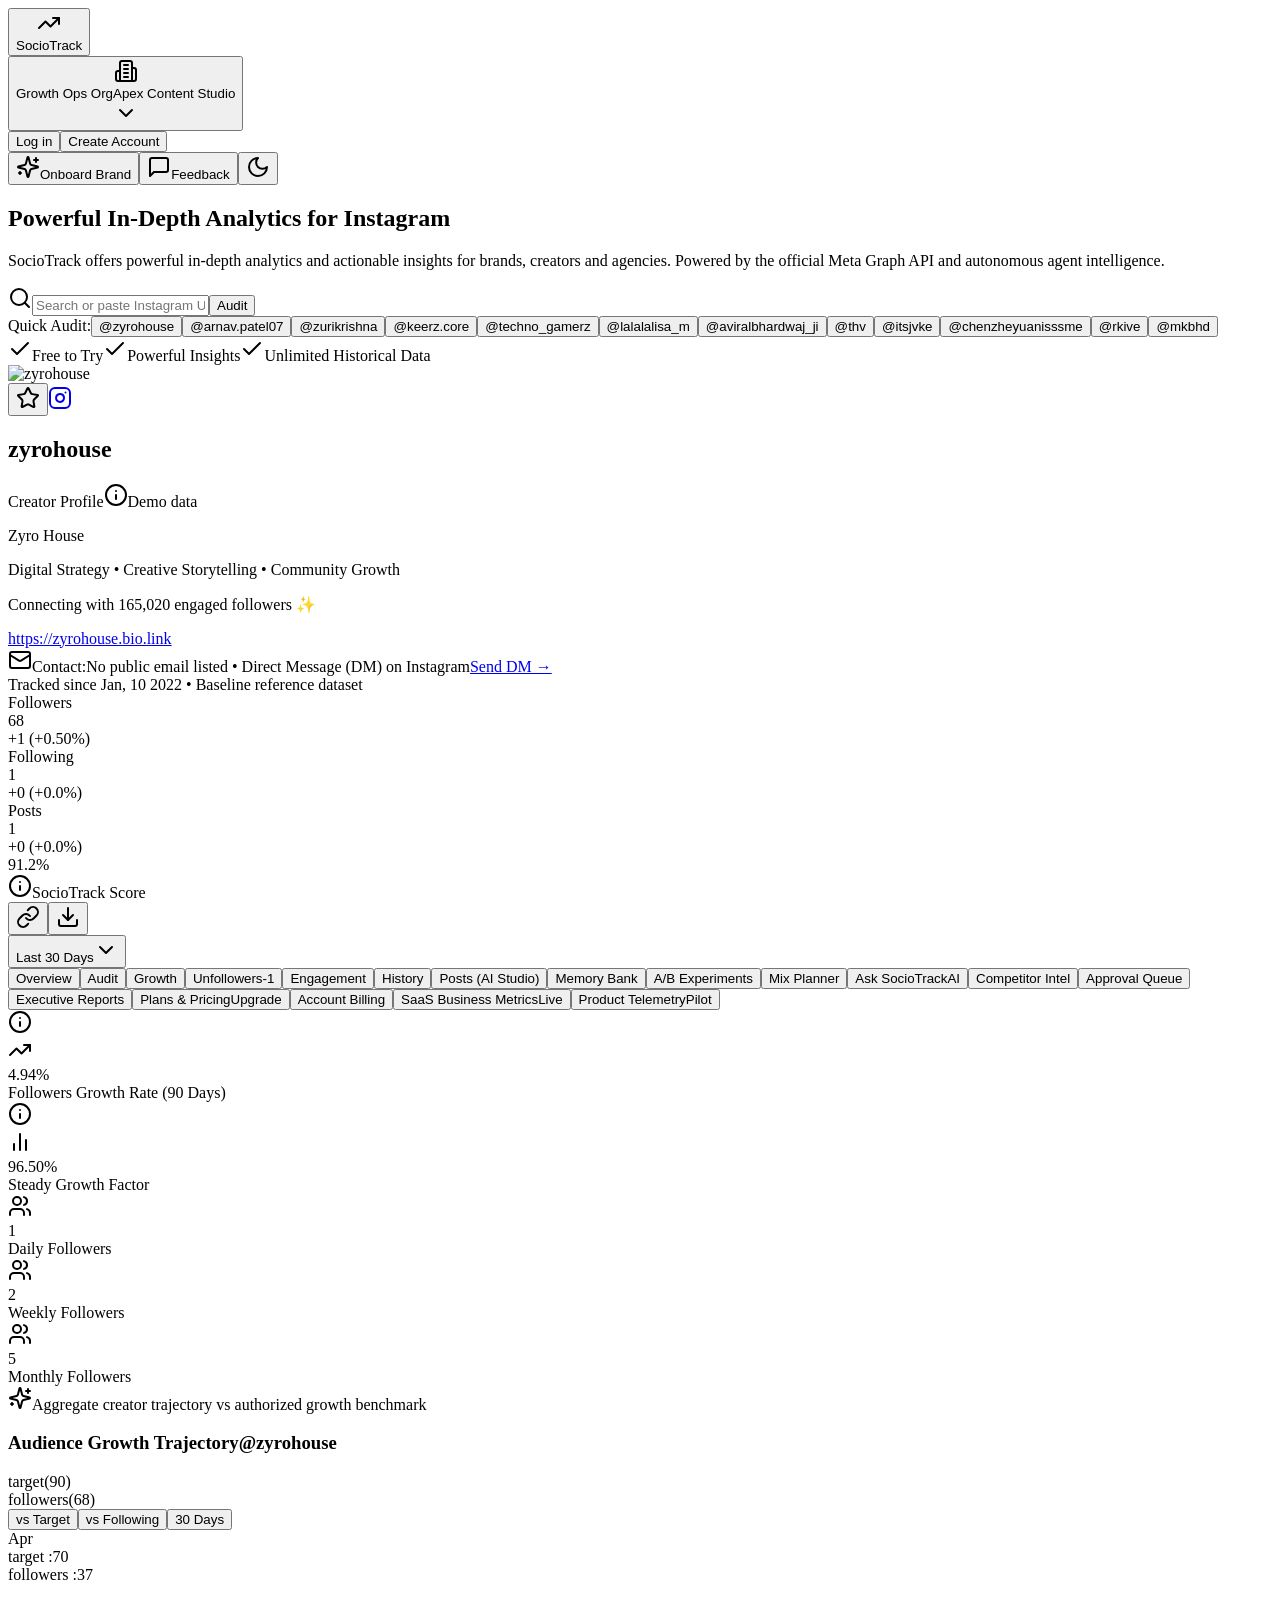
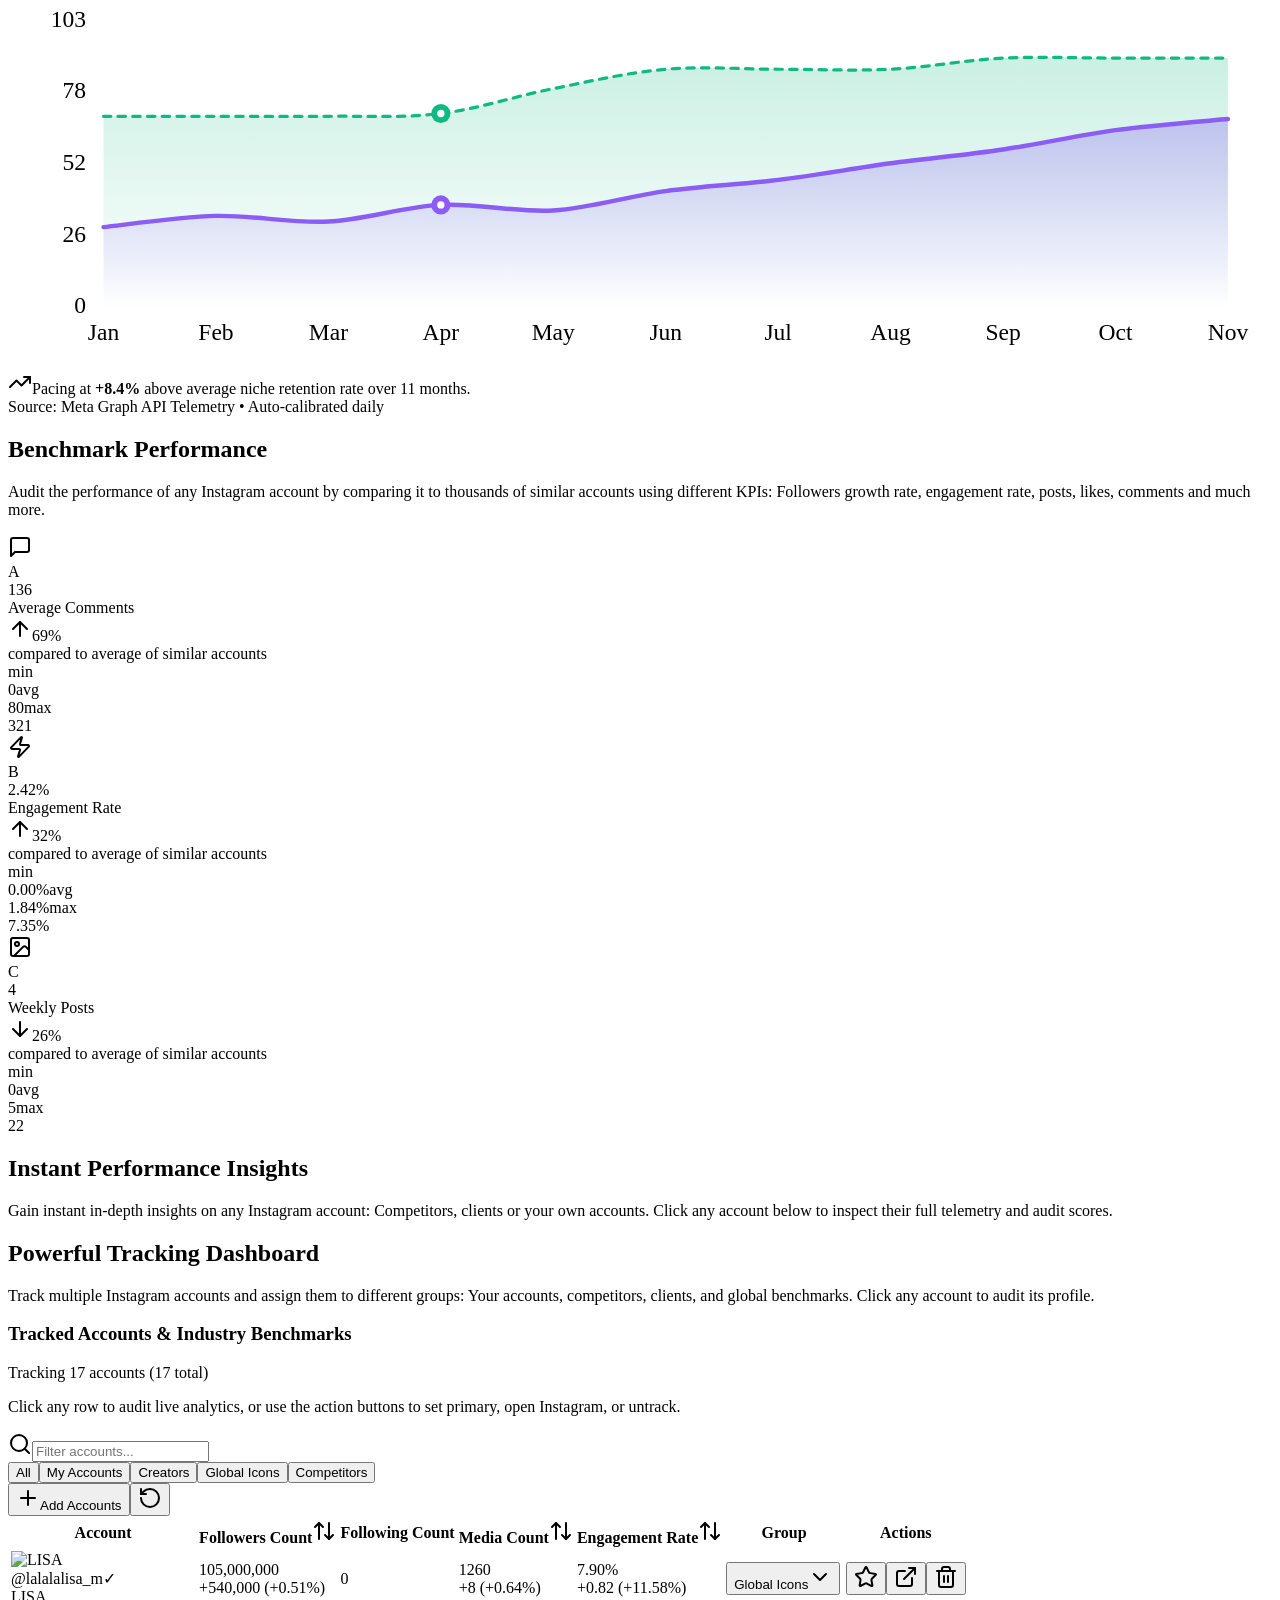
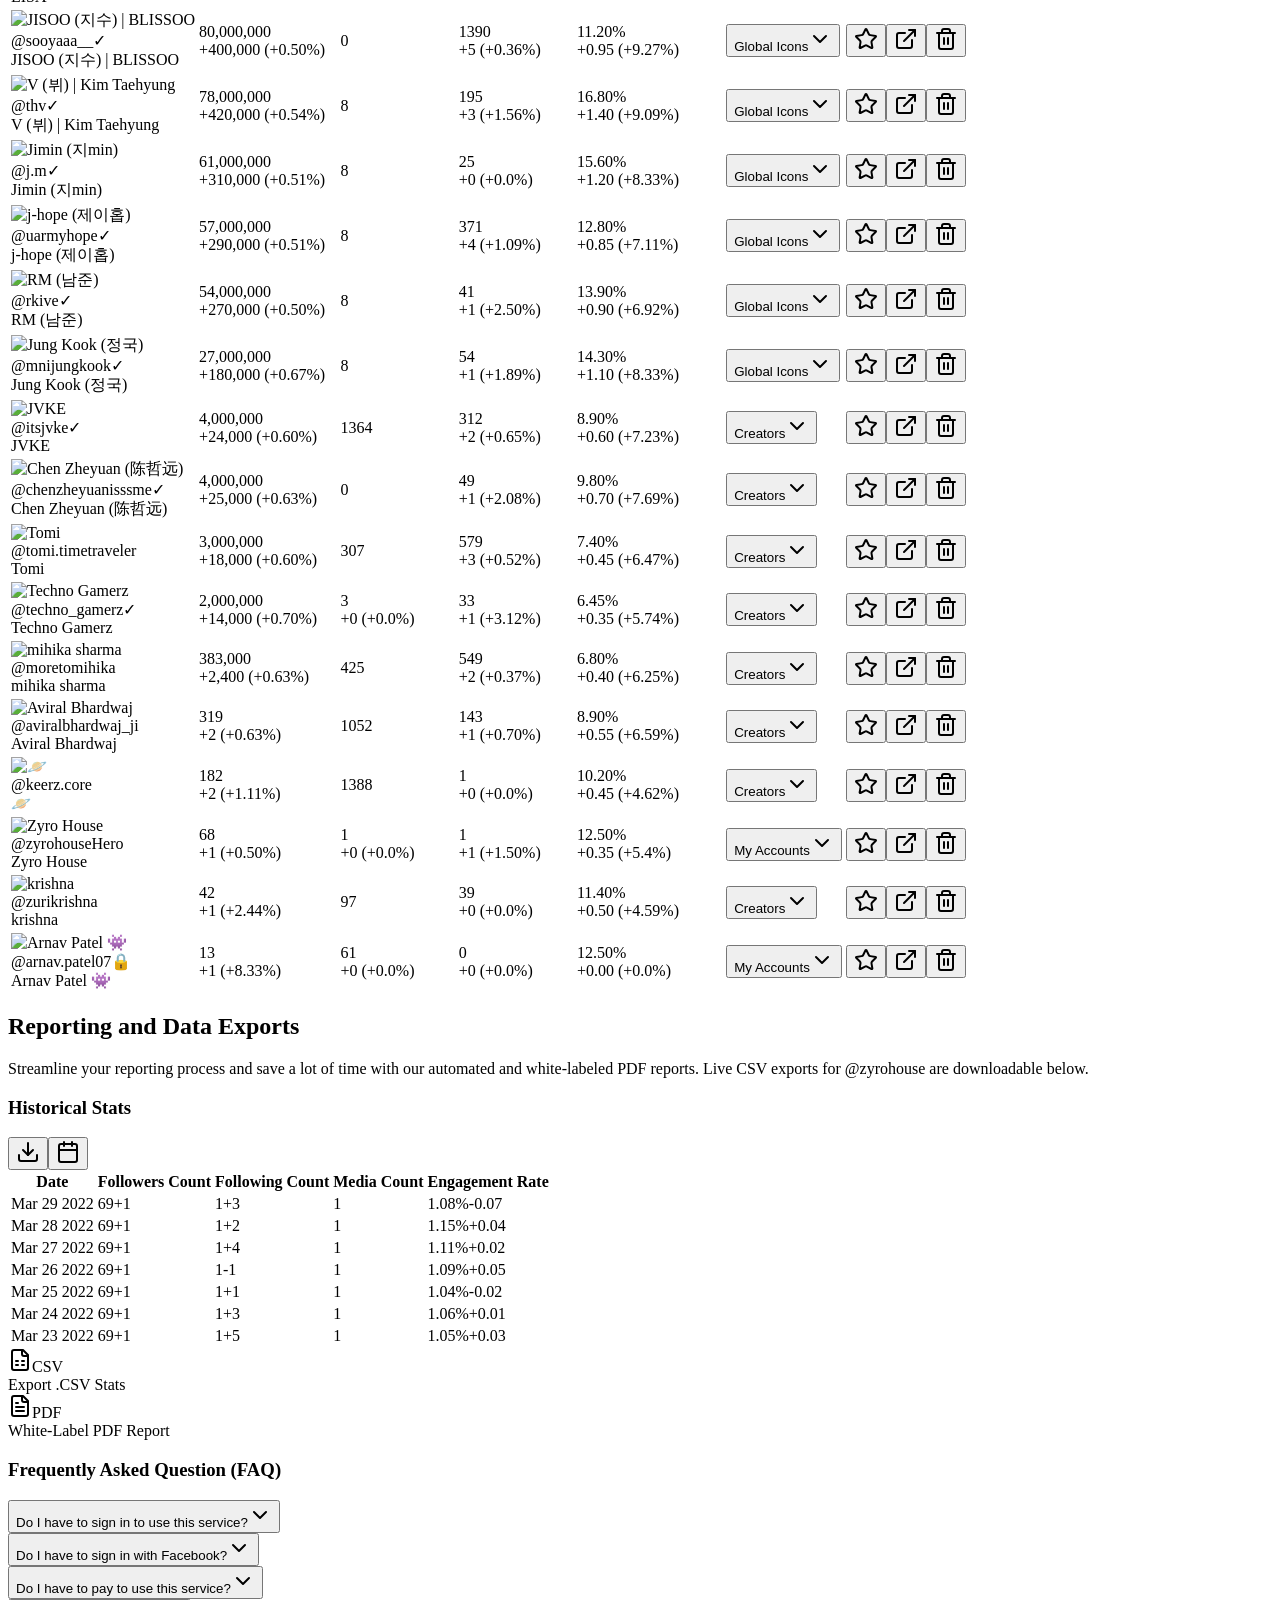
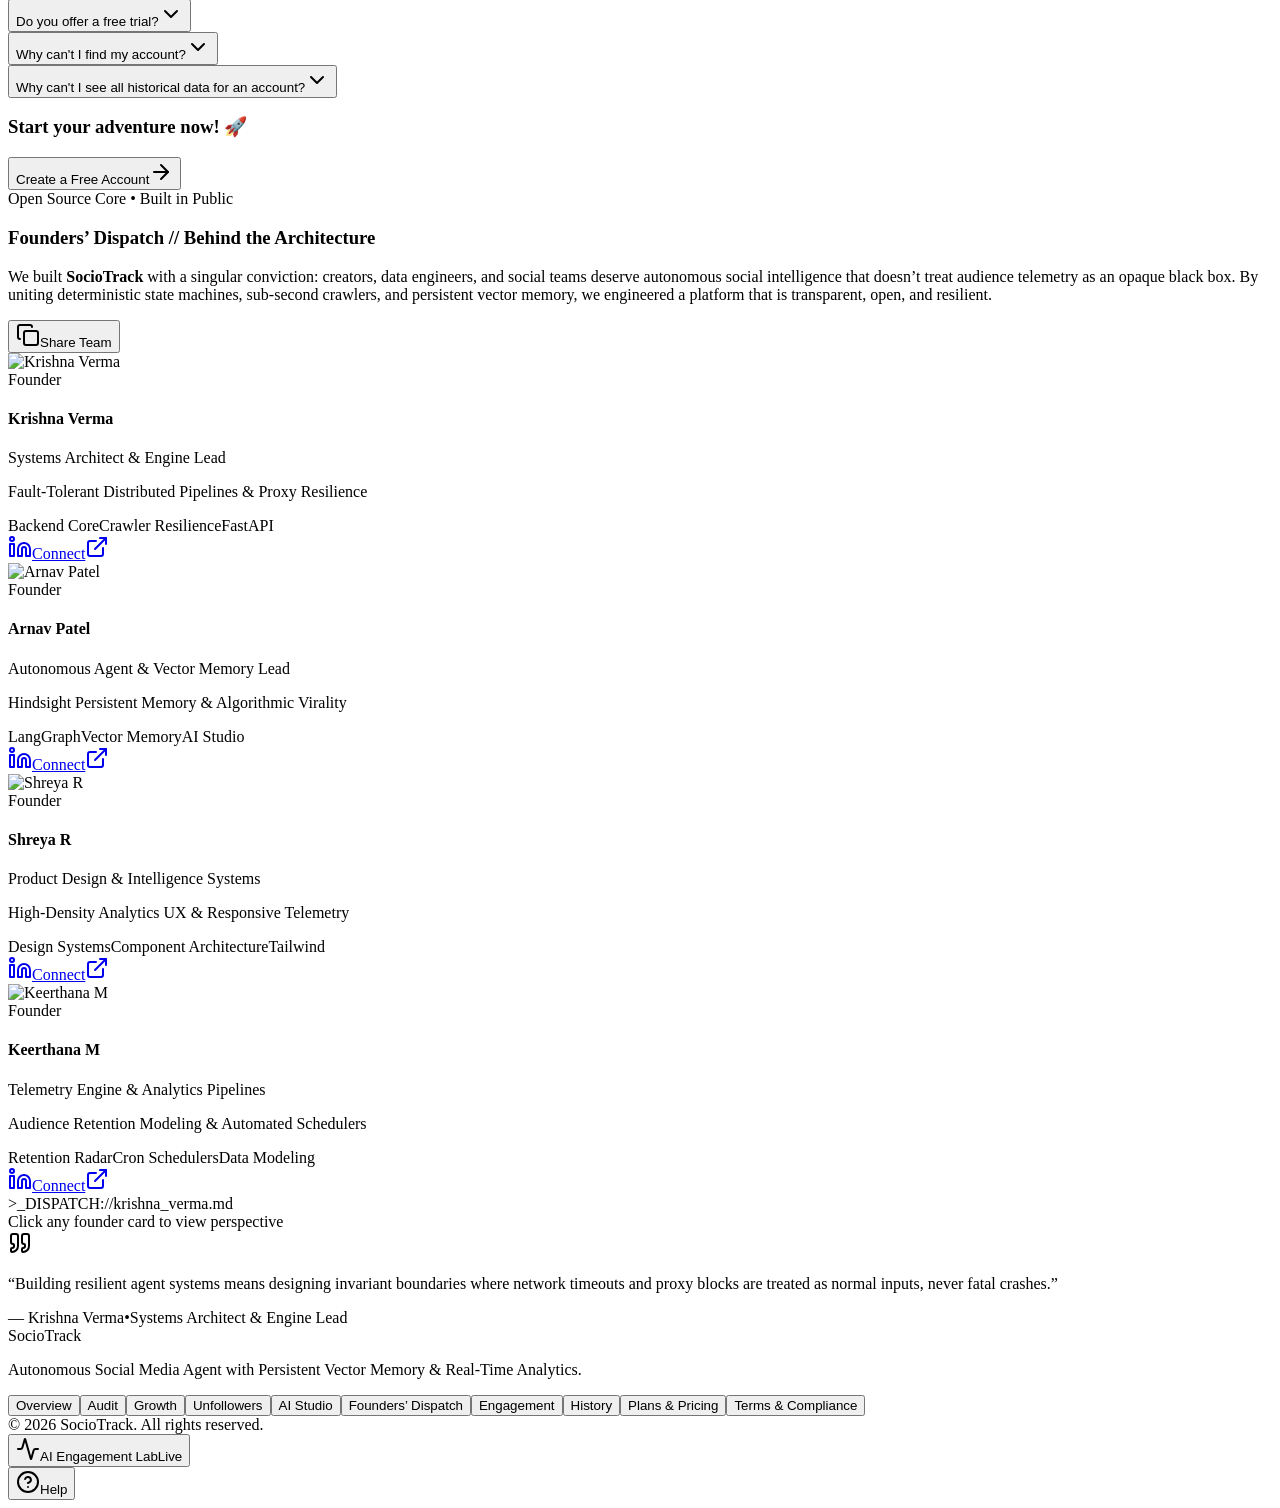
==== index.html @ be32c34f "deploy: 563071dff08c82f497775f0198c95ef9679293b1" ====
<!DOCTYPE html><html lang="en"><head><meta charSet="utf-8"/><meta name="viewport" content="width=device-width, initial-scale=1"/><link rel="preload" as="image" href="/sociotrack/avatars/zyrohouse.png"/><link rel="preload" as="image" href="/sociotrack/avatars/lalalalisa_m.png"/><link rel="preload" as="image" href="/sociotrack/avatars/sooyaaa__.png"/><link rel="preload" as="image" href="/sociotrack/avatars/thv.png"/><link rel="preload" as="image" href="/sociotrack/avatars/j.m.png"/><link rel="preload" as="image" href="/sociotrack/avatars/uarmyhope.png"/><link rel="preload" as="image" href="/sociotrack/avatars/rkive.png"/><link rel="preload" as="image" href="/sociotrack/avatars/mnijungkook.png"/><link rel="preload" as="image" href="/sociotrack/avatars/itsjvke.png"/><link rel="preload" as="image" href="/sociotrack/avatars/chenzheyuanisssme.png"/><link rel="stylesheet" href="/sociotrack/_next/static/css/65b4aa7eb5b9a055.css" data-precedence="next"/><link rel="preload" as="script" fetchPriority="low" href="/sociotrack/_next/static/chunks/webpack-237d8cdd52bfadd4.js"/><script src="/sociotrack/_next/static/chunks/fd9d1056-86af8b28552becb8.js" async=""></script><script src="/sociotrack/_next/static/chunks/117-25454cfc8406d821.js" async=""></script><script src="/sociotrack/_next/static/chunks/main-app-1bad50c00216805d.js" async=""></script><script src="/sociotrack/_next/static/chunks/832-016042fdb33729a9.js" async=""></script><script src="/sociotrack/_next/static/chunks/app/page-1d66ddd739ff6761.js" async=""></script><link rel="preload" as="image" href="/sociotrack/avatars/tomi.timetraveler.png"/><link rel="preload" as="image" href="/sociotrack/avatars/techno_gamerz.png"/><link rel="preload" as="image" href="/sociotrack/avatars/moretomihika.png"/><link rel="preload" as="image" href="/sociotrack/avatars/aviralbhardwaj_ji.png"/><link rel="preload" as="image" href="/sociotrack/avatars/keerz.core.png"/><link rel="preload" as="image" href="/sociotrack/avatars/zurikrishna.png"/><link rel="preload" as="image" href="/sociotrack/avatars/arnav.patel07.png"/><link rel="preload" as="image" href="/sociotrack/founders/krishna.jpg"/><link rel="preload" as="image" href="/sociotrack/founders/arnav.jpg"/><link rel="preload" as="image" href="/sociotrack/founders/shreya.jpg"/><link rel="preload" as="image" href="/sociotrack/founders/keerthana.jpg"/><title>SocioTrack | AI-Powered Social Media Engagement &amp; Audience Intelligence Agent</title><meta name="description" content="An intelligent social media engagement agent that understands your audience, predicts engagement, and continuously improves your content strategy. Autonomous Multi-Agent Social Analytics Platform."/><link rel="icon" href="/favicon.ico"/><script src="/sociotrack/_next/static/chunks/polyfills-42372ed130431b0a.js" noModule=""></script></head><body class="bg-[#F6F7FB] text-[#172033] antialiased min-h-screen selection:bg-[#ECE9FF] selection:text-[#5146D8]"><div class="min-h-screen bg-[#F8FAFC] dark:bg-[#0B0F19] text-slate-900 dark:text-slate-100 selection:bg-indigo-500 selection:text-white transition-colors duration-200"><header class="sticky top-0 z-40 bg-white/95 dark:bg-[#0B0F19]/95 backdrop-blur-md border-b border-slate-200/80 dark:border-[#243048] px-4 sm:px-8 py-3.5 flex items-center justify-between transition-colors"><div class="flex items-center space-x-3"><button class="flex items-center space-x-2.5 hover:opacity-90 transition-opacity"><div class="w-7 h-7 rounded-full bg-gradient-to-tr from-[#6366F1] to-[#06B6D4] flex items-center justify-center shadow-sm"><svg xmlns="http://www.w3.org/2000/svg" width="24" height="24" viewBox="0 0 24 24" fill="none" stroke="currentColor" stroke-width="2" stroke-linecap="round" stroke-linejoin="round" class="lucide lucide-trending-up w-3.5 h-3.5 text-white stroke-[2.5]"><polyline points="22 7 13.5 15.5 8.5 10.5 2 17"></polyline><polyline points="16 7 22 7 22 13"></polyline></svg></div><span class="text-xl font-black tracking-tight text-slate-900 dark:text-white">SocioTrack</span></button><div class="hidden md:block"><div class="relative inline-block text-left"><button type="button" class="flex items-center space-x-2.5 px-3 py-1.5 rounded-xl bg-slate-100 hover:bg-slate-200 dark:bg-slate-800/80 dark:hover:bg-slate-700/80 border border-slate-200 dark:border-slate-700 text-xs font-semibold text-slate-800 dark:text-slate-100 transition-all shadow-xs" aria-expanded="false"><div class="w-5 h-5 rounded-md bg-indigo-600/10 dark:bg-indigo-500/20 text-indigo-600 dark:text-indigo-400 flex items-center justify-center shrink-0"><svg xmlns="http://www.w3.org/2000/svg" width="24" height="24" viewBox="0 0 24 24" fill="none" stroke="currentColor" stroke-width="2" stroke-linecap="round" stroke-linejoin="round" class="lucide lucide-building2 w-3.5 h-3.5"><path d="M6 22V4a2 2 0 0 1 2-2h8a2 2 0 0 1 2 2v18Z"></path><path d="M6 12H4a2 2 0 0 0-2 2v6a2 2 0 0 0 2 2h2"></path><path d="M18 9h2a2 2 0 0 1 2 2v9a2 2 0 0 1-2 2h-2"></path><path d="M10 6h4"></path><path d="M10 10h4"></path><path d="M10 14h4"></path><path d="M10 18h4"></path></svg></div><div class="flex flex-col text-left"><span class="text-[10px] text-slate-500 dark:text-slate-400 uppercase tracking-wider font-mono">Growth Ops Org</span><span class="font-bold text-slate-900 dark:text-white truncate max-w-[120px] sm:max-w-[160px]">Apex Content Studio</span></div><svg xmlns="http://www.w3.org/2000/svg" width="24" height="24" viewBox="0 0 24 24" fill="none" stroke="currentColor" stroke-width="2" stroke-linecap="round" stroke-linejoin="round" class="lucide lucide-chevron-down w-3.5 h-3.5 text-slate-500 transition-transform"><path d="m6 9 6 6 6-6"></path></svg></button></div></div></div><div class="flex items-center space-x-2 sm:space-x-3"><div class="flex items-center space-x-2"><button class="px-3.5 py-1.5 rounded-lg border border-slate-200 dark:border-[#243048] text-xs font-semibold text-slate-700 dark:text-slate-200 hover:bg-slate-50 dark:hover:bg-[#161F30] transition-colors">Log in</button><button class="px-4 py-1.5 rounded-lg bg-[#6366F1] hover:bg-[#5558E6] text-white text-xs font-semibold shadow-sm transition-colors">Create Account</button></div><button class="hidden sm:flex items-center space-x-1.5 px-3 py-1.5 rounded-lg border border-indigo-200 dark:border-indigo-800 bg-indigo-50/70 dark:bg-indigo-950/40 text-indigo-700 dark:text-indigo-300 text-xs font-bold hover:bg-indigo-100 transition-colors shadow-xs" title="Start quick 60-second brand onboarding"><svg xmlns="http://www.w3.org/2000/svg" width="24" height="24" viewBox="0 0 24 24" fill="none" stroke="currentColor" stroke-width="2" stroke-linecap="round" stroke-linejoin="round" class="lucide lucide-sparkles w-3.5 h-3.5 text-indigo-500"><path d="M9.937 15.5A2 2 0 0 0 8.5 14.063l-6.135-1.582a.5.5 0 0 1 0-.962L8.5 9.936A2 2 0 0 0 9.937 8.5l1.582-6.135a.5.5 0 0 1 .963 0L14.063 8.5A2 2 0 0 0 15.5 9.937l6.135 1.581a.5.5 0 0 1 0 .964L15.5 14.063a2 2 0 0 0-1.437 1.437l-1.582 6.135a.5.5 0 0 1-.963 0z"></path><path d="M20 3v4"></path><path d="M22 5h-4"></path><path d="M4 17v2"></path><path d="M5 18H3"></path></svg><span>Onboard Brand</span></button><button class="flex items-center space-x-1 px-2.5 py-1.5 rounded-lg border border-slate-200 dark:border-[#243048] hover:bg-slate-100 dark:hover:bg-[#161F30] text-slate-600 dark:text-slate-300 text-xs font-semibold transition-colors" title="Provide feedback on recommendations or report an issue"><svg xmlns="http://www.w3.org/2000/svg" width="24" height="24" viewBox="0 0 24 24" fill="none" stroke="currentColor" stroke-width="2" stroke-linecap="round" stroke-linejoin="round" class="lucide lucide-message-square w-3.5 h-3.5 text-slate-400"><path d="M21 15a2 2 0 0 1-2 2H7l-4 4V5a2 2 0 0 1 2-2h14a2 2 0 0 1 2 2z"></path></svg><span class="hidden md:inline">Feedback</span></button><button class="p-2 rounded-xl border border-slate-200 dark:border-[#243048] hover:bg-slate-100 dark:hover:bg-[#161F30] text-slate-600 dark:text-slate-300 transition-colors ml-1" title="Switch to Dark Mode" aria-label="Switch to Dark Mode"><svg xmlns="http://www.w3.org/2000/svg" width="24" height="24" viewBox="0 0 24 24" fill="none" stroke="currentColor" stroke-width="2" stroke-linecap="round" stroke-linejoin="round" class="lucide lucide-moon w-4 h-4 text-[#6366F1]"><path d="M12 3a6 6 0 0 0 9 9 9 9 0 1 1-9-9Z"></path></svg></button></div></header><section class="relative pt-12 pb-6 px-4 sm:px-8 max-w-5xl mx-auto text-center space-y-4"><div class="absolute top-0 left-1/2 -translate-x-1/2 w-96 h-40 bg-indigo-500/10 dark:bg-indigo-500/5 blur-3xl pointer-events-none"></div><h1 class="text-3xl sm:text-5xl font-black tracking-tight bg-gradient-to-r from-[#6366F1] via-[#8B5CF6] to-[#06B6D4] bg-clip-text text-transparent pb-2.5 pt-1 leading-[1.18] sm:leading-[1.18]">Powerful In-Depth Analytics for Instagram</h1><p class="max-w-2xl mx-auto text-xs sm:text-sm text-slate-600 dark:text-slate-400 leading-relaxed font-normal">SocioTrack offers powerful in-depth analytics and actionable insights for brands, creators and agencies. Powered by the official Meta Graph API and autonomous agent intelligence.</p><div class="max-w-xl mx-auto pt-2"><form class="relative"><svg xmlns="http://www.w3.org/2000/svg" width="24" height="24" viewBox="0 0 24 24" fill="none" stroke="currentColor" stroke-width="2" stroke-linecap="round" stroke-linejoin="round" class="lucide lucide-search absolute left-4 top-1/2 -translate-y-1/2 w-4 h-4 text-slate-400"><circle cx="11" cy="11" r="8"></circle><path d="m21 21-4.3-4.3"></path></svg><input type="text" placeholder="Search or paste Instagram URL" class="w-full h-12 pl-11 pr-28 rounded-full border border-slate-200 dark:border-[#243048] bg-white dark:bg-[#161F30] text-sm text-slate-900 dark:text-white placeholder:text-slate-400 focus:outline-none focus:ring-2 focus:ring-[#6366F1] shadow-sm transition-colors" value=""/><button type="submit" class="absolute right-1.5 top-1/2 -translate-y-1/2 px-4 py-2 rounded-full bg-[#6366F1] hover:bg-[#5558E6] text-white text-xs font-bold transition-all disabled:opacity-50 flex items-center space-x-1 shadow-sm"><span>Audit</span></button></form><div class="flex flex-wrap items-center justify-center gap-2 pt-3 text-[11px] text-slate-500 dark:text-slate-400"><span class="font-semibold text-slate-400">Quick Audit:</span><button class="px-2.5 py-1 rounded-full font-mono transition-all border bg-indigo-100 dark:bg-indigo-950/80 text-indigo-700 dark:text-indigo-300 border-indigo-400 dark:border-indigo-600 font-bold">@<!-- -->zyrohouse</button><button class="px-2.5 py-1 rounded-full font-mono transition-all border bg-slate-100 hover:bg-indigo-50 dark:bg-[#161F30] dark:hover:bg-[#1E2638] text-slate-700 hover:text-indigo-600 dark:text-slate-300 dark:hover:text-indigo-400 border-slate-200/60 dark:border-[#243048]">@<!-- -->arnav.patel07</button><button class="px-2.5 py-1 rounded-full font-mono transition-all border bg-slate-100 hover:bg-indigo-50 dark:bg-[#161F30] dark:hover:bg-[#1E2638] text-slate-700 hover:text-indigo-600 dark:text-slate-300 dark:hover:text-indigo-400 border-slate-200/60 dark:border-[#243048]">@<!-- -->zurikrishna</button><button class="px-2.5 py-1 rounded-full font-mono transition-all border bg-slate-100 hover:bg-indigo-50 dark:bg-[#161F30] dark:hover:bg-[#1E2638] text-slate-700 hover:text-indigo-600 dark:text-slate-300 dark:hover:text-indigo-400 border-slate-200/60 dark:border-[#243048]">@<!-- -->keerz.core</button><button class="px-2.5 py-1 rounded-full font-mono transition-all border bg-slate-100 hover:bg-indigo-50 dark:bg-[#161F30] dark:hover:bg-[#1E2638] text-slate-700 hover:text-indigo-600 dark:text-slate-300 dark:hover:text-indigo-400 border-slate-200/60 dark:border-[#243048]">@<!-- -->techno_gamerz</button><button class="px-2.5 py-1 rounded-full font-mono transition-all border bg-slate-100 hover:bg-indigo-50 dark:bg-[#161F30] dark:hover:bg-[#1E2638] text-slate-700 hover:text-indigo-600 dark:text-slate-300 dark:hover:text-indigo-400 border-slate-200/60 dark:border-[#243048]">@<!-- -->lalalalisa_m</button><button class="px-2.5 py-1 rounded-full font-mono transition-all border bg-slate-100 hover:bg-indigo-50 dark:bg-[#161F30] dark:hover:bg-[#1E2638] text-slate-700 hover:text-indigo-600 dark:text-slate-300 dark:hover:text-indigo-400 border-slate-200/60 dark:border-[#243048]">@<!-- -->aviralbhardwaj_ji</button><button class="px-2.5 py-1 rounded-full font-mono transition-all border bg-slate-100 hover:bg-indigo-50 dark:bg-[#161F30] dark:hover:bg-[#1E2638] text-slate-700 hover:text-indigo-600 dark:text-slate-300 dark:hover:text-indigo-400 border-slate-200/60 dark:border-[#243048]">@<!-- -->thv</button><button class="px-2.5 py-1 rounded-full font-mono transition-all border bg-slate-100 hover:bg-indigo-50 dark:bg-[#161F30] dark:hover:bg-[#1E2638] text-slate-700 hover:text-indigo-600 dark:text-slate-300 dark:hover:text-indigo-400 border-slate-200/60 dark:border-[#243048]">@<!-- -->itsjvke</button><button class="px-2.5 py-1 rounded-full font-mono transition-all border bg-slate-100 hover:bg-indigo-50 dark:bg-[#161F30] dark:hover:bg-[#1E2638] text-slate-700 hover:text-indigo-600 dark:text-slate-300 dark:hover:text-indigo-400 border-slate-200/60 dark:border-[#243048]">@<!-- -->chenzheyuanisssme</button><button class="px-2.5 py-1 rounded-full font-mono transition-all border bg-slate-100 hover:bg-indigo-50 dark:bg-[#161F30] dark:hover:bg-[#1E2638] text-slate-700 hover:text-indigo-600 dark:text-slate-300 dark:hover:text-indigo-400 border-slate-200/60 dark:border-[#243048]">@<!-- -->rkive</button><button class="px-2.5 py-1 rounded-full font-mono transition-all border bg-slate-100 hover:bg-indigo-50 dark:bg-[#161F30] dark:hover:bg-[#1E2638] text-slate-700 hover:text-indigo-600 dark:text-slate-300 dark:hover:text-indigo-400 border-slate-200/60 dark:border-[#243048]">@<!-- -->mkbhd</button></div><div class="flex flex-wrap items-center justify-center gap-6 text-xs text-slate-600 dark:text-slate-400 pt-3 font-medium"><span class="flex items-center space-x-1.5"><svg xmlns="http://www.w3.org/2000/svg" width="24" height="24" viewBox="0 0 24 24" fill="none" stroke="currentColor" stroke-width="2" stroke-linecap="round" stroke-linejoin="round" class="lucide lucide-check w-3.5 h-3.5 text-[#6366F1] stroke-[3]"><path d="M20 6 9 17l-5-5"></path></svg><span>Free to Try</span></span><span class="flex items-center space-x-1.5"><svg xmlns="http://www.w3.org/2000/svg" width="24" height="24" viewBox="0 0 24 24" fill="none" stroke="currentColor" stroke-width="2" stroke-linecap="round" stroke-linejoin="round" class="lucide lucide-check w-3.5 h-3.5 text-[#6366F1] stroke-[3]"><path d="M20 6 9 17l-5-5"></path></svg><span>Powerful Insights</span></span><span class="flex items-center space-x-1.5"><svg xmlns="http://www.w3.org/2000/svg" width="24" height="24" viewBox="0 0 24 24" fill="none" stroke="currentColor" stroke-width="2" stroke-linecap="round" stroke-linejoin="round" class="lucide lucide-check w-3.5 h-3.5 text-[#6366F1] stroke-[3]"><path d="M20 6 9 17l-5-5"></path></svg><span>Unlimited Historical Data</span></span></div></div></section><main class="max-w-7xl mx-auto px-4 sm:px-8 py-6 space-y-16 pb-32"><div id="creator-card-section" class="space-y-6 scroll-mt-20"><div class="w-full bg-white dark:bg-[#161F30] rounded-2xl border border-slate-200 dark:border-[#243048] p-6 shadow-sm transition-colors"><div class="flex flex-col lg:flex-row lg:items-start justify-between gap-6 pb-6 border-b border-slate-100 dark:border-[#243048]"><div class="flex items-start space-x-5"><div class="flex flex-col items-center shrink-0"><div class="w-20 h-20 rounded-full p-1 bg-[#FACC15] shadow-md"><img src="/sociotrack/avatars/zyrohouse.png" alt="zyrohouse" class="w-full h-full rounded-full object-cover bg-slate-900 border-2 border-white dark:border-[#161F30]"/></div><div class="flex items-center space-x-2 mt-2"><button class="p-1 rounded-md transition-colors text-slate-400 hover:text-slate-600 dark:hover:text-slate-200" title="Bookmark account"><svg xmlns="http://www.w3.org/2000/svg" width="24" height="24" viewBox="0 0 24 24" fill="none" stroke="currentColor" stroke-width="2" stroke-linecap="round" stroke-linejoin="round" class="lucide lucide-star w-4 h-4"><path d="M11.525 2.295a.53.53 0 0 1 .95 0l2.31 4.679a2.123 2.123 0 0 0 1.595 1.16l5.166.756a.53.53 0 0 1 .294.904l-3.736 3.638a2.123 2.123 0 0 0-.611 1.878l.882 5.14a.53.53 0 0 1-.771.56l-4.618-2.428a2.122 2.122 0 0 0-1.973 0L6.396 21.01a.53.53 0 0 1-.77-.56l.881-5.139a2.122 2.122 0 0 0-.611-1.879L2.16 9.795a.53.53 0 0 1 .294-.906l5.165-.755a2.122 2.122 0 0 0 1.597-1.16z"></path></svg></button><a href="https://instagram.com/zyrohouse" target="_blank" rel="noreferrer" class="p-1 rounded-md text-[#E1306C] hover:opacity-80 transition-opacity" title="View @zyrohouse on Instagram"><svg xmlns="http://www.w3.org/2000/svg" width="24" height="24" viewBox="0 0 24 24" fill="none" stroke="currentColor" stroke-width="2" stroke-linecap="round" stroke-linejoin="round" class="lucide lucide-instagram w-4 h-4"><rect width="20" height="20" x="2" y="2" rx="5" ry="5"></rect><path d="M16 11.37A4 4 0 1 1 12.63 8 4 4 0 0 1 16 11.37z"></path><line x1="17.5" x2="17.51" y1="6.5" y2="6.5"></line></svg></a></div></div><div class="space-y-1"><div class="flex items-center space-x-2"><h2 class="text-xl font-bold text-slate-900 dark:text-white tracking-tight">zyrohouse</h2><span class="text-[10px] font-bold px-2 py-0.5 rounded-full bg-slate-100 dark:bg-slate-800 text-slate-600 dark:text-slate-300 border border-slate-200 dark:border-slate-700">Creator Profile</span><span class="inline-flex items-center gap-1 text-[10px] font-bold px-2 py-0.5 rounded-full bg-amber-50 dark:bg-amber-950/60 text-amber-700 dark:text-amber-400 border border-amber-200 dark:border-amber-800/60 cursor-help" title="Demo data: Curated benchmark baseline dataset for interactive exploration"><svg xmlns="http://www.w3.org/2000/svg" width="24" height="24" viewBox="0 0 24 24" fill="none" stroke="currentColor" stroke-width="2" stroke-linecap="round" stroke-linejoin="round" class="lucide lucide-info w-3 h-3 text-amber-500"><circle cx="12" cy="12" r="10"></circle><path d="M12 16v-4"></path><path d="M12 8h.01"></path></svg><span>Demo data</span></span></div><p class="text-xs font-semibold text-slate-600 dark:text-slate-300">Zyro House</p><div class="text-xs text-slate-500 dark:text-slate-400 leading-relaxed pt-1 space-y-0.5"><p>Digital Strategy • Creative Storytelling • Community Growth</p><p>Connecting with 165,020 engaged followers ✨</p></div><div class="pt-2 text-[11px] space-y-1"><div><a href="https://zyrohouse.bio.link" target="_blank" rel="noreferrer" class="text-indigo-600 dark:text-indigo-400 hover:underline font-medium">https://zyrohouse.bio.link</a></div><div class="flex flex-wrap items-center gap-1.5 pt-0.5 text-slate-600 dark:text-slate-400"><span class="font-semibold text-slate-700 dark:text-slate-300 flex items-center gap-1"><svg xmlns="http://www.w3.org/2000/svg" width="24" height="24" viewBox="0 0 24 24" fill="none" stroke="currentColor" stroke-width="2" stroke-linecap="round" stroke-linejoin="round" class="lucide lucide-mail w-3.5 h-3.5 text-indigo-500 shrink-0"><rect width="20" height="16" x="2" y="4" rx="2"></rect><path d="m22 7-8.97 5.7a1.94 1.94 0 0 1-2.06 0L2 7"></path></svg>Contact:</span><span class="inline-flex items-center gap-1.5 text-slate-500 dark:text-slate-400"><span>No public email listed • Direct Message (DM) on Instagram</span><a href="https://ig.me/m/zyrohouse" target="_blank" rel="noreferrer" class="text-indigo-600 dark:text-indigo-400 font-semibold hover:underline inline-flex items-center gap-0.5 ml-1" title="Send Direct Message on Instagram to @zyrohouse"><span>Send DM →</span></a></span></div><div class="text-slate-400 dark:text-slate-500 pt-0.5">Tracked since Jan, 10 2022 • Baseline reference dataset</div></div></div></div><div class="flex flex-col items-start lg:items-end justify-between space-y-5"><div class="flex items-center space-x-6 sm:space-x-8"><div class="text-left lg:text-right"><span class="text-[11px] text-slate-400 font-medium">Followers</span><div class="text-xl sm:text-2xl font-black text-slate-900 dark:text-white" title="68 total followers">68</div><span class="text-[11px] font-bold text-[#10B981]">+1 (+0.50%)</span></div><div class="text-left lg:text-right"><span class="text-[11px] text-slate-400 font-medium">Following</span><div class="text-xl sm:text-2xl font-black text-slate-900 dark:text-white">1</div><span class="text-[11px] font-bold text-[#10B981]">+0 (+0.0%)</span></div><div class="text-left lg:text-right"><span class="text-[11px] text-slate-400 font-medium">Posts</span><div class="text-xl sm:text-2xl font-black text-slate-900 dark:text-white">1</div><span class="text-[11px] font-bold text-[#10B981]">+0 (+0.0%)</span></div></div><div class="w-full sm:w-80 space-y-1.5"><div class="relative h-6"><div class="absolute transform -translate-x-1/2 flex flex-col items-center transition-all duration-500" style="left:91.2%"><span class="px-2 py-0.5 rounded text-[10px] font-bold bg-[#6366F1] text-white shadow-sm">91.2<!-- -->%</span><div class="w-0 h-0 border-l-[3px] border-l-transparent border-r-[3px] border-r-transparent border-t-[4px] border-t-[#6366F1]"></div></div></div><div class="relative w-full h-1.5 rounded-full overflow-hidden rainbow-score-bar shadow-inner"></div><div class="flex items-center justify-center space-x-1 text-[11px] text-slate-400 dark:text-slate-500 pt-0.5"><svg xmlns="http://www.w3.org/2000/svg" width="24" height="24" viewBox="0 0 24 24" fill="none" stroke="currentColor" stroke-width="2" stroke-linecap="round" stroke-linejoin="round" class="lucide lucide-info w-3 h-3 text-slate-400"><circle cx="12" cy="12" r="10"></circle><path d="M12 16v-4"></path><path d="M12 8h.01"></path></svg><span>SocioTrack Score</span></div></div><div class="flex items-center space-x-2 pt-1"><button class="p-2 rounded-lg border border-slate-200 dark:border-[#243048] hover:bg-slate-50 dark:hover:bg-[#1E2638] text-slate-600 dark:text-slate-300 transition-colors" title="Copy link"><svg xmlns="http://www.w3.org/2000/svg" width="24" height="24" viewBox="0 0 24 24" fill="none" stroke="currentColor" stroke-width="2" stroke-linecap="round" stroke-linejoin="round" class="lucide lucide-link w-4 h-4"><path d="M10 13a5 5 0 0 0 7.54.54l3-3a5 5 0 0 0-7.07-7.07l-1.72 1.71"></path><path d="M14 11a5 5 0 0 0-7.54-.54l-3 3a5 5 0 0 0 7.07 7.07l1.71-1.71"></path></svg></button><button class="p-2 rounded-lg border border-slate-200 dark:border-[#243048] hover:bg-slate-50 dark:hover:bg-[#1E2638] text-slate-600 dark:text-slate-300 transition-colors" title="Export Report"><svg xmlns="http://www.w3.org/2000/svg" width="24" height="24" viewBox="0 0 24 24" fill="none" stroke="currentColor" stroke-width="2" stroke-linecap="round" stroke-linejoin="round" class="lucide lucide-download w-4 h-4"><path d="M21 15v4a2 2 0 0 1-2 2H5a2 2 0 0 1-2-2v-4"></path><polyline points="7 10 12 15 17 10"></polyline><line x1="12" x2="12" y1="15" y2="3"></line></svg></button><div class="relative"><button class="flex items-center space-x-2 px-3 py-1.5 rounded-lg bg-[#6366F1] hover:bg-[#5558E6] text-white text-xs font-semibold shadow-sm transition-colors"><span>Last 30 Days</span><svg xmlns="http://www.w3.org/2000/svg" width="24" height="24" viewBox="0 0 24 24" fill="none" stroke="currentColor" stroke-width="2" stroke-linecap="round" stroke-linejoin="round" class="lucide lucide-chevron-down w-3.5 h-3.5"><path d="m6 9 6 6 6-6"></path></svg></button></div></div></div></div><div class="flex items-center space-x-1 sm:space-x-3 pt-4 overflow-x-auto text-xs font-semibold"><button class="px-4 py-2 rounded-xl transition-all shrink-0 flex items-center space-x-1.5 text-slate-500 dark:text-slate-400 hover:text-slate-900 dark:hover:text-white hover:bg-slate-50 dark:hover:bg-[#1E2638]"><span>Overview</span></button><button class="px-4 py-2 rounded-xl transition-all shrink-0 flex items-center space-x-1.5 text-slate-500 dark:text-slate-400 hover:text-slate-900 dark:hover:text-white hover:bg-slate-50 dark:hover:bg-[#1E2638]"><span>Audit</span></button><button class="px-4 py-2 rounded-xl transition-all shrink-0 flex items-center space-x-1.5 bg-slate-100 dark:bg-[#243048] text-slate-900 dark:text-white font-bold shadow-xs"><span>Growth</span></button><button class="px-4 py-2 rounded-xl transition-all shrink-0 flex items-center space-x-1.5 text-slate-500 dark:text-slate-400 hover:text-slate-900 dark:hover:text-white hover:bg-slate-50 dark:hover:bg-[#1E2638]"><span>Unfollowers</span><span class="px-1.5 py-0.5 rounded-full text-[10px] font-extrabold bg-rose-500 text-white shadow-xs">-1</span></button><button class="px-4 py-2 rounded-xl transition-all shrink-0 flex items-center space-x-1.5 text-slate-500 dark:text-slate-400 hover:text-slate-900 dark:hover:text-white hover:bg-slate-50 dark:hover:bg-[#1E2638]"><span>Engagement</span></button><button class="px-4 py-2 rounded-xl transition-all shrink-0 flex items-center space-x-1.5 text-slate-500 dark:text-slate-400 hover:text-slate-900 dark:hover:text-white hover:bg-slate-50 dark:hover:bg-[#1E2638]"><span>History</span></button><button class="px-4 py-2 rounded-xl transition-all shrink-0 flex items-center space-x-1.5 text-slate-500 dark:text-slate-400 hover:text-slate-900 dark:hover:text-white hover:bg-slate-50 dark:hover:bg-[#1E2638]"><span>Posts (AI Studio)</span></button><button class="px-4 py-2 rounded-xl transition-all shrink-0 flex items-center space-x-1.5 text-slate-500 dark:text-slate-400 hover:text-slate-900 dark:hover:text-white hover:bg-slate-50 dark:hover:bg-[#1E2638]"><span>Memory Bank</span></button><button class="px-4 py-2 rounded-xl transition-all shrink-0 flex items-center space-x-1.5 text-slate-500 dark:text-slate-400 hover:text-slate-900 dark:hover:text-white hover:bg-slate-50 dark:hover:bg-[#1E2638]"><span>A/B Experiments</span></button><button class="px-4 py-2 rounded-xl transition-all shrink-0 flex items-center space-x-1.5 text-slate-500 dark:text-slate-400 hover:text-slate-900 dark:hover:text-white hover:bg-slate-50 dark:hover:bg-[#1E2638]"><span>Mix Planner</span></button><button class="px-4 py-2 rounded-xl transition-all shrink-0 flex items-center space-x-1.5 text-slate-500 dark:text-slate-400 hover:text-slate-900 dark:hover:text-white hover:bg-slate-50 dark:hover:bg-[#1E2638]"><span>Ask SocioTrack</span><span class="px-1.5 py-0.5 rounded-full text-[10px] font-extrabold bg-indigo-500 text-white">AI</span></button><button class="px-4 py-2 rounded-xl transition-all shrink-0 flex items-center space-x-1.5 text-slate-500 dark:text-slate-400 hover:text-slate-900 dark:hover:text-white hover:bg-slate-50 dark:hover:bg-[#1E2638]"><span>Competitor Intel</span></button><button class="px-4 py-2 rounded-xl transition-all shrink-0 flex items-center space-x-1.5 text-slate-500 dark:text-slate-400 hover:text-slate-900 dark:hover:text-white hover:bg-slate-50 dark:hover:bg-[#1E2638]"><span>Approval Queue</span></button><button class="px-4 py-2 rounded-xl transition-all shrink-0 flex items-center space-x-1.5 text-slate-500 dark:text-slate-400 hover:text-slate-900 dark:hover:text-white hover:bg-slate-50 dark:hover:bg-[#1E2638]"><span>Executive Reports</span></button><button class="px-4 py-2 rounded-xl transition-all shrink-0 flex items-center space-x-1.5 text-slate-500 dark:text-slate-400 hover:text-slate-900 dark:hover:text-white hover:bg-slate-50 dark:hover:bg-[#1E2638]"><span>Plans &amp; Pricing</span><span class="px-1.5 py-0.5 rounded-full text-[10px] font-extrabold bg-indigo-500 text-white">Upgrade</span></button><button class="px-4 py-2 rounded-xl transition-all shrink-0 flex items-center space-x-1.5 text-slate-500 dark:text-slate-400 hover:text-slate-900 dark:hover:text-white hover:bg-slate-50 dark:hover:bg-[#1E2638]"><span>Account Billing</span></button><button class="px-4 py-2 rounded-xl transition-all shrink-0 flex items-center space-x-1.5 text-slate-500 dark:text-slate-400 hover:text-slate-900 dark:hover:text-white hover:bg-slate-50 dark:hover:bg-[#1E2638]"><span>SaaS Business Metrics</span><span class="px-1.5 py-0.5 rounded-full text-[10px] font-extrabold bg-indigo-500 text-white">Live</span></button><button class="px-4 py-2 rounded-xl transition-all shrink-0 flex items-center space-x-1.5 text-slate-500 dark:text-slate-400 hover:text-slate-900 dark:hover:text-white hover:bg-slate-50 dark:hover:bg-[#1E2638]"><span>Product Telemetry</span><span class="px-1.5 py-0.5 rounded-full text-[10px] font-extrabold bg-indigo-500 text-white">Pilot</span></button></div></div><div class="space-y-6 animate-fade-in"><div class="space-y-4"><div class="grid grid-cols-1 md:grid-cols-2 gap-4 sm:gap-6"><div class="bg-white dark:bg-[#161F30] rounded-2xl border border-slate-200/80 dark:border-[#243048] p-6 sm:p-7 shadow-[0_4px_20px_rgba(0,0,0,0.04)] relative group hover:border-[#818CF8] dark:hover:border-[#6366F1] transition-all"><div class="flex items-center justify-between text-slate-400"><span title="Calculated over trailing 90 days" class="cursor-help"><svg xmlns="http://www.w3.org/2000/svg" width="24" height="24" viewBox="0 0 24 24" fill="none" stroke="currentColor" stroke-width="2" stroke-linecap="round" stroke-linejoin="round" class="lucide lucide-info w-4 h-4 text-slate-400 hover:text-slate-600 transition-colors"><circle cx="12" cy="12" r="10"></circle><path d="M12 16v-4"></path><path d="M12 8h.01"></path></svg></span><div class="w-9 h-9 rounded-full bg-[#EDE9FE] dark:bg-[#312E81]/60 text-[#7C3AED] dark:text-[#A78BFA] flex items-center justify-center"><svg xmlns="http://www.w3.org/2000/svg" width="24" height="24" viewBox="0 0 24 24" fill="none" stroke="currentColor" stroke-width="2" stroke-linecap="round" stroke-linejoin="round" class="lucide lucide-trending-up w-4 h-4 stroke-[2.5]"><polyline points="22 7 13.5 15.5 8.5 10.5 2 17"></polyline><polyline points="16 7 22 7 22 13"></polyline></svg></div></div><div class="mt-3 text-center"><div class="text-3xl sm:text-4xl font-extrabold text-slate-900 dark:text-white tracking-tight">4.94<!-- -->%</div><div class="text-xs text-slate-500 dark:text-slate-400 mt-1 font-medium">Followers Growth Rate (90 Days)</div></div></div><div class="bg-white dark:bg-[#161F30] rounded-2xl border border-slate-200/80 dark:border-[#243048] p-6 sm:p-7 shadow-[0_4px_20px_rgba(0,0,0,0.04)] relative group hover:border-emerald-400 dark:hover:border-emerald-500 transition-all"><div class="flex items-center justify-between text-slate-400"><span title="Consistency factor based on net positive daily growth" class="cursor-help"><svg xmlns="http://www.w3.org/2000/svg" width="24" height="24" viewBox="0 0 24 24" fill="none" stroke="currentColor" stroke-width="2" stroke-linecap="round" stroke-linejoin="round" class="lucide lucide-info w-4 h-4 text-slate-400 hover:text-slate-600 transition-colors"><circle cx="12" cy="12" r="10"></circle><path d="M12 16v-4"></path><path d="M12 8h.01"></path></svg></span><div class="w-9 h-9 rounded-full bg-[#D1FAE5] dark:bg-[#064E3B]/60 text-[#059669] dark:text-[#34D399] flex items-center justify-center"><svg xmlns="http://www.w3.org/2000/svg" width="24" height="24" viewBox="0 0 24 24" fill="none" stroke="currentColor" stroke-width="2" stroke-linecap="round" stroke-linejoin="round" class="lucide lucide-chart-no-axes-column w-4 h-4 stroke-[2.5]"><line x1="18" x2="18" y1="20" y2="10"></line><line x1="12" x2="12" y1="20" y2="4"></line><line x1="6" x2="6" y1="20" y2="14"></line></svg></div></div><div class="mt-3 text-center"><div class="text-3xl sm:text-4xl font-extrabold text-slate-900 dark:text-white tracking-tight">96.50<!-- -->%</div><div class="text-xs text-slate-500 dark:text-slate-400 mt-1 font-medium">Steady Growth Factor</div></div></div></div><div class="grid grid-cols-1 sm:grid-cols-3 gap-4 sm:gap-6"><div class="bg-white dark:bg-[#161F30] rounded-2xl border border-slate-200/80 dark:border-[#243048] p-6 shadow-[0_4px_20px_rgba(0,0,0,0.04)] text-center hover:border-amber-400 transition-all"><div class="w-9 h-9 mx-auto rounded-full bg-[#FEF3C7] dark:bg-[#78350F]/50 text-[#D97706] dark:text-[#FBBF24] flex items-center justify-center"><svg xmlns="http://www.w3.org/2000/svg" width="24" height="24" viewBox="0 0 24 24" fill="none" stroke="currentColor" stroke-width="2" stroke-linecap="round" stroke-linejoin="round" class="lucide lucide-users w-4 h-4 stroke-[2.5]"><path d="M16 21v-2a4 4 0 0 0-4-4H6a4 4 0 0 0-4 4v2"></path><circle cx="9" cy="7" r="4"></circle><path d="M22 21v-2a4 4 0 0 0-3-3.87"></path><path d="M16 3.13a4 4 0 0 1 0 7.75"></path></svg></div><div class="mt-3 text-2xl sm:text-3xl font-extrabold text-slate-900 dark:text-white tracking-tight">1</div><div class="text-xs text-slate-500 dark:text-slate-400 mt-1 font-medium">Daily Followers</div></div><div class="bg-white dark:bg-[#161F30] rounded-2xl border border-slate-200/80 dark:border-[#243048] p-6 shadow-[0_4px_20px_rgba(0,0,0,0.04)] text-center hover:border-rose-400 transition-all"><div class="w-9 h-9 mx-auto rounded-full bg-[#FCE7F3] dark:bg-[#831843]/50 text-[#DB2777] dark:text-[#F472B6] flex items-center justify-center"><svg xmlns="http://www.w3.org/2000/svg" width="24" height="24" viewBox="0 0 24 24" fill="none" stroke="currentColor" stroke-width="2" stroke-linecap="round" stroke-linejoin="round" class="lucide lucide-users w-4 h-4 stroke-[2.5]"><path d="M16 21v-2a4 4 0 0 0-4-4H6a4 4 0 0 0-4 4v2"></path><circle cx="9" cy="7" r="4"></circle><path d="M22 21v-2a4 4 0 0 0-3-3.87"></path><path d="M16 3.13a4 4 0 0 1 0 7.75"></path></svg></div><div class="mt-3 text-2xl sm:text-3xl font-extrabold text-slate-900 dark:text-white tracking-tight">2</div><div class="text-xs text-slate-500 dark:text-slate-400 mt-1 font-medium">Weekly Followers</div></div><div class="bg-white dark:bg-[#161F30] rounded-2xl border border-slate-200/80 dark:border-[#243048] p-6 shadow-[0_4px_20px_rgba(0,0,0,0.04)] text-center hover:border-sky-400 transition-all"><div class="w-9 h-9 mx-auto rounded-full bg-[#E0F2FE] dark:bg-[#0C4A6E]/50 text-[#0284C7] dark:text-[#38BDF8] flex items-center justify-center"><svg xmlns="http://www.w3.org/2000/svg" width="24" height="24" viewBox="0 0 24 24" fill="none" stroke="currentColor" stroke-width="2" stroke-linecap="round" stroke-linejoin="round" class="lucide lucide-users w-4 h-4 stroke-[2.5]"><path d="M16 21v-2a4 4 0 0 0-4-4H6a4 4 0 0 0-4 4v2"></path><circle cx="9" cy="7" r="4"></circle><path d="M22 21v-2a4 4 0 0 0-3-3.87"></path><path d="M16 3.13a4 4 0 0 1 0 7.75"></path></svg></div><div class="mt-3 text-2xl sm:text-3xl font-extrabold text-slate-900 dark:text-white tracking-tight">5</div><div class="text-xs text-slate-500 dark:text-slate-400 mt-1 font-medium">Monthly Followers</div></div></div></div><div class="w-full bg-white dark:bg-[#0B0F19] border border-slate-200/90 dark:border-[#1E293B] rounded-2xl p-5 sm:p-7 shadow-[0_4px_25px_rgba(0,0,0,0.04)] dark:shadow-[0_10px_40px_rgba(0,0,0,0.4)] text-slate-900 dark:text-slate-100 select-none transition-colors duration-200"><div class="flex flex-col sm:flex-row sm:items-center justify-between gap-4 pb-4 border-b border-slate-100 dark:border-slate-800/80"><div><div class="text-xs font-mono font-medium text-slate-500 dark:text-slate-400 tracking-wide uppercase flex items-center space-x-2"><svg xmlns="http://www.w3.org/2000/svg" width="24" height="24" viewBox="0 0 24 24" fill="none" stroke="currentColor" stroke-width="2" stroke-linecap="round" stroke-linejoin="round" class="lucide lucide-sparkles w-3.5 h-3.5 text-indigo-500 dark:text-indigo-400"><path d="M9.937 15.5A2 2 0 0 0 8.5 14.063l-6.135-1.582a.5.5 0 0 1 0-.962L8.5 9.936A2 2 0 0 0 9.937 8.5l1.582-6.135a.5.5 0 0 1 .963 0L14.063 8.5A2 2 0 0 0 15.5 9.937l6.135 1.581a.5.5 0 0 1 0 .964L15.5 14.063a2 2 0 0 0-1.437 1.437l-1.582 6.135a.5.5 0 0 1-.963 0z"></path><path d="M20 3v4"></path><path d="M22 5h-4"></path><path d="M4 17v2"></path><path d="M5 18H3"></path></svg><span>Aggregate creator trajectory vs authorized growth benchmark</span></div><h3 class="text-xl sm:text-2xl font-black text-slate-900 dark:text-white tracking-tight mt-0.5">Audience Growth Trajectory<span class="text-indigo-600 dark:text-indigo-400 ml-2 font-mono text-base font-normal">@<!-- -->zyrohouse</span></h3></div><div class="flex flex-wrap items-center gap-2"><div class="flex items-center space-x-1.5 px-3 py-1 rounded-lg bg-emerald-50 dark:bg-[#10B981]/10 border border-emerald-200 dark:border-[#10B981]/30 text-xs font-mono font-bold text-emerald-700 dark:text-[#34D399] transition-colors"><span class="w-2 h-2 rounded-full border-2 border-emerald-500 dark:border-[#10B981] bg-white dark:bg-white inline-block"></span><span class="capitalize">target</span><span class="text-slate-500 dark:text-slate-400 font-normal">(<!-- -->90<!-- -->)</span></div><div class="flex items-center space-x-1.5 px-3 py-1 rounded-lg bg-purple-50 dark:bg-[#8B5CF6]/10 border border-purple-200 dark:border-[#8B5CF6]/30 text-xs font-mono font-bold text-purple-700 dark:text-[#A78BFA] transition-colors"><span class="w-2 h-2 rounded-full border-2 border-purple-500 dark:border-[#8B5CF6] bg-white dark:bg-white inline-block"></span><span class="capitalize">followers</span><span class="text-slate-500 dark:text-slate-400 font-normal">(<!-- -->68<!-- -->)</span></div><div class="inline-flex items-center bg-slate-100 dark:bg-[#1E293B] p-0.5 rounded-lg border border-slate-200/80 dark:border-slate-700 transition-colors"><button class="px-2.5 py-1 text-xs font-bold rounded-md transition-all bg-indigo-600 text-white shadow-xs">vs Target</button><button class="px-2.5 py-1 text-xs font-bold rounded-md transition-all text-slate-600 hover:text-slate-900 dark:text-slate-400 dark:hover:text-white">vs Following</button><button class="px-2.5 py-1 text-xs font-bold rounded-md transition-all text-slate-600 hover:text-slate-900 dark:text-slate-400 dark:hover:text-white">30 Days</button></div></div></div><div class="relative pt-6 overflow-hidden"><div class="absolute z-30 pointer-events-none transition-all duration-100 ease-out" style="left:36.337209302325576%;top:22%"><div class="bg-white/95 dark:bg-[#0B0F19]/95 border border-slate-200 dark:border-slate-700/80 shadow-[0_12px_30px_rgba(0,0,0,0.12)] dark:shadow-[0_12px_30px_rgba(0,0,0,0.6)] backdrop-blur-md rounded-xl p-3.5 min-w-[145px] space-y-1.5 animate-fade-in transition-colors"><div class="text-xs font-bold text-slate-900 dark:text-slate-100 tracking-wide border-b border-slate-100 dark:border-slate-800 pb-1">Apr</div><div class="flex items-center justify-between space-x-3 text-xs font-mono font-semibold text-emerald-600 dark:text-[#34D399]"><span class="capitalize">target<!-- --> :</span><span>70</span></div><div class="flex items-center justify-between space-x-3 text-xs font-mono font-semibold text-purple-600 dark:text-[#A78BFA]"><span class="capitalize">followers<!-- --> :</span><span>37</span></div></div></div><svg viewBox="0 0 860 260" class="w-full h-64 sm:h-72 overflow-visible cursor-crosshair" preserveAspectRatio="none"><defs><linearGradient id="budgetGreenGradient" x1="0" y1="0" x2="0" y2="1"><stop offset="0%" stop-color="#10B981" stop-opacity="0.22"></stop><stop offset="100%" stop-color="#10B981" stop-opacity="0.00"></stop></linearGradient><linearGradient id="spendPurpleGradient" x1="0" y1="0" x2="0" y2="1"><stop offset="0%" stop-color="#8B5CF6" stop-opacity="0.32"></stop><stop offset="100%" stop-color="#8B5CF6" stop-opacity="0.00"></stop></linearGradient></defs><g><line x1="65" y1="25" x2="830" y2="25" class="stroke-slate-200 dark:stroke-[#1E293B]" stroke-width="1" stroke-dasharray="4 4"></line><text x="53" y="29" text-anchor="end" class="text-[11px] font-mono fill-slate-500 dark:fill-slate-400 select-none transition-colors">103</text></g><g><line x1="65" y1="73.75" x2="830" y2="73.75" class="stroke-slate-200 dark:stroke-[#1E293B]" stroke-width="1" stroke-dasharray="4 4"></line><text x="53" y="77.75" text-anchor="end" class="text-[11px] font-mono fill-slate-500 dark:fill-slate-400 select-none transition-colors">78</text></g><g><line x1="65" y1="122.5" x2="830" y2="122.5" class="stroke-slate-200 dark:stroke-[#1E293B]" stroke-width="1" stroke-dasharray="4 4"></line><text x="53" y="126.5" text-anchor="end" class="text-[11px] font-mono fill-slate-500 dark:fill-slate-400 select-none transition-colors">52</text></g><g><line x1="65" y1="171.25" x2="830" y2="171.25" class="stroke-slate-200 dark:stroke-[#1E293B]" stroke-width="1" stroke-dasharray="4 4"></line><text x="53" y="175.25" text-anchor="end" class="text-[11px] font-mono fill-slate-500 dark:fill-slate-400 select-none transition-colors">26</text></g><g><line x1="65" y1="220" x2="830" y2="220" class="stroke-slate-200 dark:stroke-[#1E293B]" stroke-width="1" stroke-dasharray="4 4"></line><text x="53" y="224" text-anchor="end" class="text-[11px] font-mono fill-slate-500 dark:fill-slate-400 select-none transition-colors">0</text></g><line x1="65" y1="20" x2="65" y2="220" class="stroke-slate-300 dark:stroke-[#475569]" stroke-width="1.5"></line><line x1="65" y1="220" x2="830" y2="220" class="stroke-slate-300 dark:stroke-[#475569]" stroke-width="1.5"></line><path d="M 65.0 90.0 C 77.8 90.0, 116.0 90.0, 141.5 90.0 C 167.0 90.0, 192.5 90.3, 218.0 90.0 C 243.5 89.7, 269.0 91.3, 294.5 88.1 C 320.0 85.0, 345.5 76.2, 371.0 71.2 C 396.5 66.1, 422.0 60.2, 447.5 58.0 C 473.0 55.8, 498.5 58.0, 524.0 58.0 C 549.5 58.0, 575.0 59.2, 600.5 58.0 C 626.0 56.7, 651.5 51.7, 677.0 50.4 C 702.5 49.2, 728.0 50.4, 753.5 50.4 C 779.0 50.4, 817.3 50.4, 830.0 50.4 L 830.0 220 L 65.0 220 Z" fill="url(#budgetGreenGradient)"></path><path d="M 65.0 165.4 C 77.8 164.1, 116.0 158.5, 141.5 157.8 C 167.0 157.2, 192.5 162.9, 218.0 161.6 C 243.5 160.3, 269.0 151.5, 294.5 150.3 C 320.0 149.0, 345.5 155.6, 371.0 154.1 C 396.5 152.5, 422.0 144.3, 447.5 140.9 C 473.0 137.4, 498.5 136.5, 524.0 133.3 C 549.5 130.2, 575.0 125.5, 600.5 122.0 C 626.0 118.6, 651.5 116.4, 677.0 112.6 C 702.5 108.8, 728.0 102.9, 753.5 99.4 C 779.0 96.0, 817.3 93.1, 830.0 91.9 L 830.0 220 L 65.0 220 Z" fill="url(#spendPurpleGradient)"></path><path d="M 65.0 90.0 C 77.8 90.0, 116.0 90.0, 141.5 90.0 C 167.0 90.0, 192.5 90.3, 218.0 90.0 C 243.5 89.7, 269.0 91.3, 294.5 88.1 C 320.0 85.0, 345.5 76.2, 371.0 71.2 C 396.5 66.1, 422.0 60.2, 447.5 58.0 C 473.0 55.8, 498.5 58.0, 524.0 58.0 C 549.5 58.0, 575.0 59.2, 600.5 58.0 C 626.0 56.7, 651.5 51.7, 677.0 50.4 C 702.5 49.2, 728.0 50.4, 753.5 50.4 C 779.0 50.4, 817.3 50.4, 830.0 50.4" fill="none" stroke="#10B981" stroke-width="2.2" stroke-dasharray="5 5" stroke-linecap="round"></path><path d="M 65.0 165.4 C 77.8 164.1, 116.0 158.5, 141.5 157.8 C 167.0 157.2, 192.5 162.9, 218.0 161.6 C 243.5 160.3, 269.0 151.5, 294.5 150.3 C 320.0 149.0, 345.5 155.6, 371.0 154.1 C 396.5 152.5, 422.0 144.3, 447.5 140.9 C 473.0 137.4, 498.5 136.5, 524.0 133.3 C 549.5 130.2, 575.0 125.5, 600.5 122.0 C 626.0 118.6, 651.5 116.4, 677.0 112.6 C 702.5 108.8, 728.0 102.9, 753.5 99.4 C 779.0 96.0, 817.3 93.1, 830.0 91.9" fill="none" stroke="#8B5CF6" stroke-width="3.0" stroke-linecap="round"></path><line x1="294.5" y1="20" x2="294.5" y2="220" class="stroke-slate-600 dark:stroke-white" stroke-width="1.5" stroke-opacity="0.8"></line><g><circle cx="294.5" cy="88.11594202898547" r="6.5" fill="#10B981" class="stroke-white dark:stroke-[#0B0F19]" stroke-width="2.5"></circle><circle cx="294.5" cy="88.11594202898547" r="2.5" fill="#FFFFFF"></circle></g><g><circle cx="294.5" cy="150.28985507246375" r="6.5" fill="#8B5CF6" class="stroke-white dark:stroke-[#0B0F19]" stroke-width="2.5"></circle><circle cx="294.5" cy="150.28985507246375" r="2.5" fill="#FFFFFF"></circle></g><text x="65" y="242" text-anchor="middle" class="text-[11px] font-mono select-none transition-colors fill-slate-500 dark:fill-slate-400">Jan</text><text x="141.5" y="242" text-anchor="middle" class="text-[11px] font-mono select-none transition-colors fill-slate-500 dark:fill-slate-400">Feb</text><text x="218" y="242" text-anchor="middle" class="text-[11px] font-mono select-none transition-colors fill-slate-500 dark:fill-slate-400">Mar</text><text x="294.5" y="242" text-anchor="middle" class="text-[11px] font-mono select-none transition-colors fill-slate-900 dark:fill-white font-bold">Apr</text><text x="371" y="242" text-anchor="middle" class="text-[11px] font-mono select-none transition-colors fill-slate-500 dark:fill-slate-400">May</text><text x="447.5" y="242" text-anchor="middle" class="text-[11px] font-mono select-none transition-colors fill-slate-500 dark:fill-slate-400">Jun</text><text x="524" y="242" text-anchor="middle" class="text-[11px] font-mono select-none transition-colors fill-slate-500 dark:fill-slate-400">Jul</text><text x="600.5" y="242" text-anchor="middle" class="text-[11px] font-mono select-none transition-colors fill-slate-500 dark:fill-slate-400">Aug</text><text x="677" y="242" text-anchor="middle" class="text-[11px] font-mono select-none transition-colors fill-slate-500 dark:fill-slate-400">Sep</text><text x="753.5" y="242" text-anchor="middle" class="text-[11px] font-mono select-none transition-colors fill-slate-500 dark:fill-slate-400">Oct</text><text x="830" y="242" text-anchor="middle" class="text-[11px] font-mono select-none transition-colors fill-slate-500 dark:fill-slate-400">Nov</text></svg></div><div class="mt-4 pt-3 border-t border-slate-100 dark:border-slate-800/80 flex flex-col sm:flex-row sm:items-center justify-between text-xs text-slate-500 dark:text-slate-400 gap-2"><div class="flex items-center space-x-2"><svg xmlns="http://www.w3.org/2000/svg" width="24" height="24" viewBox="0 0 24 24" fill="none" stroke="currentColor" stroke-width="2" stroke-linecap="round" stroke-linejoin="round" class="lucide lucide-trending-up w-4 h-4 text-emerald-500 dark:text-emerald-400 shrink-0"><polyline points="22 7 13.5 15.5 8.5 10.5 2 17"></polyline><polyline points="16 7 22 7 22 13"></polyline></svg><span>Pacing at <strong class="text-slate-900 dark:text-white">+8.4%</strong> above average niche retention rate over 11 months.</span></div><div class="font-mono text-[11px] text-slate-400 dark:text-slate-500">Source: Meta Graph API Telemetry • Auto-calibrated daily</div></div></div></div></div><section id="benchmark-section" class="space-y-6 pt-4"><div class="space-y-4 pt-2"><div class="text-center max-w-2xl mx-auto space-y-1"><h2 class="text-2xl sm:text-3xl font-black bg-gradient-to-r from-indigo-500 via-sky-400 to-cyan-400 bg-clip-text text-transparent pb-1.5 pt-0.5 leading-tight">Benchmark Performance</h2><p class="text-xs text-slate-500 dark:text-slate-400 leading-relaxed">Audit the performance of any Instagram account by comparing it to<!-- --> <span class="font-semibold text-slate-800 dark:text-slate-200">thousands of similar accounts</span> <!-- -->using different KPIs: Followers growth rate, engagement rate, posts, likes, comments and much more.</p></div><div class="grid grid-cols-1 md:grid-cols-3 gap-6 pt-3"><div class="bg-white dark:bg-[#161F30] rounded-2xl border border-slate-200/80 dark:border-[#243048] p-6 shadow-[0_4px_20px_rgba(0,0,0,0.04)] relative hover:shadow-lg transition-all"><div class="flex items-center justify-between"><div class="w-9 h-9 rounded-xl bg-[#EDE9FE] dark:bg-[#312E81]/50 text-[#7C3AED] dark:text-[#A78BFA] flex items-center justify-center"><svg xmlns="http://www.w3.org/2000/svg" width="24" height="24" viewBox="0 0 24 24" fill="none" stroke="currentColor" stroke-width="2" stroke-linecap="round" stroke-linejoin="round" class="lucide lucide-message-square w-4 h-4"><path d="M21 15a2 2 0 0 1-2 2H7l-4 4V5a2 2 0 0 1 2-2h14a2 2 0 0 1 2 2z"></path></svg></div><span class="w-7 h-7 rounded-lg bg-[#D1FAE5] dark:bg-[#064E3B]/80 text-[#059669] dark:text-[#34D399] font-black text-xs flex items-center justify-center border border-emerald-200 dark:border-emerald-800 shadow-xs">A</span></div><div class="mt-4 text-center"><div class="text-3xl font-black text-slate-900 dark:text-white tracking-tight">136</div><div class="text-xs text-slate-500 dark:text-slate-400 font-medium mt-0.5">Average Comments</div><div class="mt-3 inline-flex items-center space-x-1 text-xs font-bold text-[#10B981]"><svg xmlns="http://www.w3.org/2000/svg" width="24" height="24" viewBox="0 0 24 24" fill="none" stroke="currentColor" stroke-width="2" stroke-linecap="round" stroke-linejoin="round" class="lucide lucide-arrow-up w-3.5 h-3.5"><path d="m5 12 7-7 7 7"></path><path d="M12 19V5"></path></svg><span>69%</span></div><div class="text-[11px] text-slate-400 dark:text-slate-500">compared to average of similar accounts</div></div><div class="mt-6 pt-4 border-t border-slate-100 dark:border-[#243048] space-y-2"><div class="relative w-full h-1.5 bg-slate-100 dark:bg-slate-800 rounded-full overflow-hidden"><div class="h-full bg-emerald-500 rounded-full" style="width:42.36760124610592%"></div></div><div class="flex justify-between text-[10px] font-mono text-slate-400"><span>min<br/>0</span><span class="text-center font-bold text-slate-700 dark:text-slate-300">avg<br/>80</span><span class="text-right">max<br/>321</span></div></div></div><div class="bg-white dark:bg-[#161F30] rounded-2xl border border-slate-200/80 dark:border-[#243048] p-6 shadow-[0_4px_20px_rgba(0,0,0,0.04)] relative hover:shadow-lg transition-all"><div class="flex items-center justify-between"><div class="w-9 h-9 rounded-xl bg-[#EDE9FE] dark:bg-[#312E81]/50 text-[#7C3AED] dark:text-[#A78BFA] flex items-center justify-center"><svg xmlns="http://www.w3.org/2000/svg" width="24" height="24" viewBox="0 0 24 24" fill="none" stroke="currentColor" stroke-width="2" stroke-linecap="round" stroke-linejoin="round" class="lucide lucide-zap w-4 h-4"><path d="M4 14a1 1 0 0 1-.78-1.63l9.9-10.2a.5.5 0 0 1 .86.46l-1.92 6.02A1 1 0 0 0 13 10h7a1 1 0 0 1 .78 1.63l-9.9 10.2a.5.5 0 0 1-.86-.46l1.92-6.02A1 1 0 0 0 11 14z"></path></svg></div><span class="w-7 h-7 rounded-lg bg-[#E0F2FE] dark:bg-[#0C4A6E]/80 text-[#0284C7] dark:text-[#38BDF8] font-black text-xs flex items-center justify-center border border-sky-200 dark:border-sky-800 shadow-xs">B</span></div><div class="mt-4 text-center"><div class="text-3xl font-black text-slate-900 dark:text-white tracking-tight">2.42%</div><div class="text-xs text-slate-500 dark:text-slate-400 font-medium mt-0.5">Engagement Rate</div><div class="mt-3 inline-flex items-center space-x-1 text-xs font-bold text-[#0284C7] dark:text-[#38BDF8]"><svg xmlns="http://www.w3.org/2000/svg" width="24" height="24" viewBox="0 0 24 24" fill="none" stroke="currentColor" stroke-width="2" stroke-linecap="round" stroke-linejoin="round" class="lucide lucide-arrow-up w-3.5 h-3.5"><path d="m5 12 7-7 7 7"></path><path d="M12 19V5"></path></svg><span>32%</span></div><div class="text-[11px] text-slate-400 dark:text-slate-500">compared to average of similar accounts</div></div><div class="mt-6 pt-4 border-t border-slate-100 dark:border-[#243048] space-y-2"><div class="relative w-full h-1.5 bg-slate-100 dark:bg-slate-800 rounded-full overflow-hidden"><div class="h-full bg-sky-500 rounded-full" style="width:32.92517006802721%"></div></div><div class="flex justify-between text-[10px] font-mono text-slate-400"><span>min<br/>0.00%</span><span class="text-center font-bold text-slate-700 dark:text-slate-300">avg<br/>1.84%</span><span class="text-right">max<br/>7.35%</span></div></div></div><div class="bg-white dark:bg-[#161F30] rounded-2xl border border-slate-200/80 dark:border-[#243048] p-6 shadow-[0_4px_20px_rgba(0,0,0,0.04)] relative hover:shadow-lg transition-all"><div class="flex items-center justify-between"><div class="w-9 h-9 rounded-xl bg-[#EDE9FE] dark:bg-[#312E81]/50 text-[#7C3AED] dark:text-[#A78BFA] flex items-center justify-center"><svg xmlns="http://www.w3.org/2000/svg" width="24" height="24" viewBox="0 0 24 24" fill="none" stroke="currentColor" stroke-width="2" stroke-linecap="round" stroke-linejoin="round" class="lucide lucide-image w-4 h-4"><rect width="18" height="18" x="3" y="3" rx="2" ry="2"></rect><circle cx="9" cy="9" r="2"></circle><path d="m21 15-3.086-3.086a2 2 0 0 0-2.828 0L6 21"></path></svg></div><span class="w-7 h-7 rounded-lg bg-[#FEF3C7] dark:bg-[#78350F]/80 text-[#D97706] dark:text-[#FBBF24] font-black text-xs flex items-center justify-center border border-amber-200 dark:border-amber-800 shadow-xs">C</span></div><div class="mt-4 text-center"><div class="text-3xl font-black text-slate-900 dark:text-white tracking-tight">4</div><div class="text-xs text-slate-500 dark:text-slate-400 font-medium mt-0.5">Weekly Posts</div><div class="mt-3 inline-flex items-center space-x-1 text-xs font-bold text-[#F59E0B]"><svg xmlns="http://www.w3.org/2000/svg" width="24" height="24" viewBox="0 0 24 24" fill="none" stroke="currentColor" stroke-width="2" stroke-linecap="round" stroke-linejoin="round" class="lucide lucide-arrow-down w-3.5 h-3.5"><path d="M12 5v14"></path><path d="m19 12-7 7-7-7"></path></svg><span>26%</span></div><div class="text-[11px] text-slate-400 dark:text-slate-500">compared to average of similar accounts</div></div><div class="mt-6 pt-4 border-t border-slate-100 dark:border-[#243048] space-y-2"><div class="relative w-full h-1.5 bg-slate-100 dark:bg-slate-800 rounded-full overflow-hidden"><div class="h-full bg-amber-500 rounded-full" style="width:18.181818181818183%"></div></div><div class="flex justify-between text-[10px] font-mono text-slate-400"><span>min<br/>0</span><span class="text-center font-bold text-slate-700 dark:text-slate-300">avg<br/>5</span><span class="text-right">max<br/>22</span></div></div></div></div></div></section><section class="space-y-6 pt-4"><div class="text-center max-w-2xl mx-auto space-y-1"><h2 class="text-2xl sm:text-3xl font-black bg-gradient-to-r from-indigo-500 via-sky-400 to-cyan-400 bg-clip-text text-transparent pb-1.5 pt-0.5 leading-tight">Instant Performance Insights</h2><p class="text-xs sm:text-sm text-slate-500 dark:text-slate-400 leading-relaxed">Gain instant in-depth insights on any Instagram account:<!-- --> <span class="font-semibold text-slate-800 dark:text-slate-200">Competitors, clients or your own accounts</span>. Click any account below to inspect their full telemetry and audit scores.</p></div><div class="space-y-4"><div class="text-center max-w-2xl mx-auto space-y-1 pt-2"><h2 class="text-2xl sm:text-3xl font-black bg-gradient-to-r from-indigo-500 via-sky-400 to-cyan-400 bg-clip-text text-transparent pb-1.5 pt-0.5 leading-tight">Powerful Tracking Dashboard</h2><p class="text-xs sm:text-sm text-slate-500 dark:text-slate-400 leading-relaxed">Track <span class="font-semibold text-slate-800 dark:text-slate-200">multiple Instagram accounts</span> and assign them to<!-- --> <span class="font-semibold text-slate-800 dark:text-slate-200">different groups</span>: Your accounts, competitors, clients, and global benchmarks. Click any account to audit its profile.</p></div><div class="bg-white dark:bg-[#161F30] rounded-2xl border border-slate-200/80 dark:border-[#243048] p-6 shadow-sm space-y-4"><div class="flex flex-col lg:flex-row lg:items-center justify-between gap-4 pb-4 border-b border-slate-100 dark:border-[#243048]"><div class="space-y-1"><div class="flex flex-wrap items-center gap-2"><h3 class="text-base font-bold text-slate-900 dark:text-white">Tracked Accounts &amp; Industry Benchmarks</h3><span class="text-xs px-2.5 py-0.5 rounded-full bg-slate-100 dark:bg-[#1E2638] text-slate-700 dark:text-slate-300 font-semibold border border-slate-200/60 dark:border-slate-700/60">Tracking <!-- -->17<!-- --> <!-- -->accounts<!-- --> (<!-- -->17<!-- --> total)</span></div><p class="text-xs text-slate-500 dark:text-slate-400">Click any row to audit live analytics, or use the action buttons to set primary, open Instagram, or untrack.</p></div><div class="flex flex-wrap items-center gap-2"><div class="relative"><svg xmlns="http://www.w3.org/2000/svg" width="24" height="24" viewBox="0 0 24 24" fill="none" stroke="currentColor" stroke-width="2" stroke-linecap="round" stroke-linejoin="round" class="lucide lucide-search w-3.5 h-3.5 text-slate-400 absolute left-3 top-1/2 -translate-y-1/2"><circle cx="11" cy="11" r="8"></circle><path d="m21 21-4.3-4.3"></path></svg><input type="text" placeholder="Filter accounts..." class="h-8 pl-8 pr-3 rounded-xl border border-slate-200 dark:border-[#243048] bg-slate-50 dark:bg-[#1E2638] text-xs text-slate-800 dark:text-slate-200 placeholder:text-slate-400 focus:outline-none focus:ring-2 focus:ring-[#6366F1]" value=""/></div><div class="inline-flex rounded-xl bg-slate-100 dark:bg-[#1E2638] p-1 text-xs font-semibold"><button class="px-3 py-1 rounded-lg transition-all bg-[#6366F1] text-white shadow-xs font-bold">All</button><button class="px-3 py-1 rounded-lg transition-all text-slate-600 dark:text-slate-400 hover:text-slate-900 dark:hover:text-white">My Accounts</button><button class="px-3 py-1 rounded-lg transition-all text-slate-600 dark:text-slate-400 hover:text-slate-900 dark:hover:text-white">Creators</button><button class="px-3 py-1 rounded-lg transition-all text-slate-600 dark:text-slate-400 hover:text-slate-900 dark:hover:text-white">Global Icons</button><button class="px-3 py-1 rounded-lg transition-all text-slate-600 dark:text-slate-400 hover:text-slate-900 dark:hover:text-white">Competitors</button></div><button class="flex items-center space-x-1.5 px-3.5 py-1.5 rounded-xl bg-[#6366F1] hover:bg-[#5558E6] text-white text-xs font-bold shadow-xs transition-colors shrink-0"><svg xmlns="http://www.w3.org/2000/svg" width="24" height="24" viewBox="0 0 24 24" fill="none" stroke="currentColor" stroke-width="2" stroke-linecap="round" stroke-linejoin="round" class="lucide lucide-plus w-3.5 h-3.5"><path d="M5 12h14"></path><path d="M12 5v14"></path></svg><span>Add Accounts</span></button><button class="p-1.5 rounded-xl border border-slate-200 dark:border-[#243048] hover:bg-slate-100 dark:hover:bg-[#1E2638] text-slate-500 dark:text-slate-400 hover:text-slate-800 dark:hover:text-white transition-colors" title="Reset table to default showcase accounts"><svg xmlns="http://www.w3.org/2000/svg" width="24" height="24" viewBox="0 0 24 24" fill="none" stroke="currentColor" stroke-width="2" stroke-linecap="round" stroke-linejoin="round" class="lucide lucide-rotate-ccw w-3.5 h-3.5"><path d="M3 12a9 9 0 1 0 9-9 9.75 9.75 0 0 0-6.74 2.74L3 8"></path><path d="M3 3v5h5"></path></svg></button></div></div><div class="overflow-x-auto rounded-xl border border-slate-100 dark:border-[#243048]"><table class="w-full text-left text-xs"><thead><tr class="border-b border-slate-100 dark:border-[#243048] text-[11px] font-mono uppercase text-slate-400 bg-slate-50/50 dark:bg-[#141B2B]"><th class="sticky left-0 z-20 bg-slate-50 dark:bg-[#141B2B] py-3 px-4 shadow-[2px_0_5px_-2px_rgba(0,0,0,0.08)] dark:shadow-[2px_0_5px_-2px_rgba(0,0,0,0.35)] border-r border-slate-100 dark:border-[#243048] min-w-[240px]">Account</th><th class="py-3 px-3 cursor-pointer hover:text-indigo-500 select-none"><div class="flex items-center space-x-1"><span>Followers Count</span><svg xmlns="http://www.w3.org/2000/svg" width="24" height="24" viewBox="0 0 24 24" fill="none" stroke="currentColor" stroke-width="2" stroke-linecap="round" stroke-linejoin="round" class="lucide lucide-arrow-up-down w-3 h-3"><path d="m21 16-4 4-4-4"></path><path d="M17 20V4"></path><path d="m3 8 4-4 4 4"></path><path d="M7 4v16"></path></svg></div></th><th class="py-3 px-3">Following Count</th><th class="py-3 px-3 cursor-pointer hover:text-indigo-500 select-none"><div class="flex items-center space-x-1"><span>Media Count</span><svg xmlns="http://www.w3.org/2000/svg" width="24" height="24" viewBox="0 0 24 24" fill="none" stroke="currentColor" stroke-width="2" stroke-linecap="round" stroke-linejoin="round" class="lucide lucide-arrow-up-down w-3 h-3"><path d="m21 16-4 4-4-4"></path><path d="M17 20V4"></path><path d="m3 8 4-4 4 4"></path><path d="M7 4v16"></path></svg></div></th><th class="py-3 px-3 cursor-pointer hover:text-indigo-500 select-none"><div class="flex items-center space-x-1"><span>Engagement Rate</span><svg xmlns="http://www.w3.org/2000/svg" width="24" height="24" viewBox="0 0 24 24" fill="none" stroke="currentColor" stroke-width="2" stroke-linecap="round" stroke-linejoin="round" class="lucide lucide-arrow-up-down w-3 h-3"><path d="m21 16-4 4-4-4"></path><path d="M17 20V4"></path><path d="m3 8 4-4 4 4"></path><path d="M7 4v16"></path></svg></div></th><th class="py-3 px-3">Group</th><th class="py-3 px-3 text-right pr-4">Actions</th></tr></thead><tbody class="divide-y divide-slate-100 dark:divide-[#243048]"><tr class="hover:bg-slate-50/80 dark:hover:bg-[#1E2638]/70 transition-colors cursor-pointer group " title="Click to audit @lalalalisa_m"><td class="sticky left-0 z-10 bg-white dark:bg-[#161F30] group-hover:bg-slate-50 dark:group-hover:bg-[#1E2638] py-3 px-4 shadow-[2px_0_5px_-2px_rgba(0,0,0,0.08)] dark:shadow-[2px_0_5px_-2px_rgba(0,0,0,0.35)] border-r border-slate-100 dark:border-[#243048] min-w-[240px] transition-colors"><div class="flex items-center space-x-3"><img src="/sociotrack/avatars/lalalalisa_m.png" alt="LISA" class="w-9 h-9 rounded-full object-cover border border-slate-200 dark:border-[#243048] group-hover:ring-2 group-hover:ring-indigo-500 transition-all shrink-0"/><div class="min-w-0"><div class="flex items-center space-x-1 font-bold text-slate-900 dark:text-white group-hover:text-indigo-600 dark:group-hover:text-indigo-400 transition-colors truncate"><span>@<!-- -->lalalalisa_m</span><span class="w-3.5 h-3.5 rounded-full bg-[#0095F6] text-white flex items-center justify-center text-[8px] font-black shrink-0">✓</span></div><div class="text-[11px] text-slate-400 truncate max-w-[160px]">LISA</div></div></div></td><td class="py-3 px-3 font-mono"><div class="font-bold text-slate-900 dark:text-white">105,000,000</div><div class="text-[10px] font-semibold text-emerald-600 dark:text-emerald-400">+540,000 (+0.51%)</div></td><td class="py-3 px-3 font-mono"><div class="text-slate-800 dark:text-slate-200 font-medium">0</div></td><td class="py-3 px-3 font-mono"><div class="text-slate-800 dark:text-slate-200 font-medium">1260</div><div class="text-[10px] font-semibold text-emerald-600 dark:text-emerald-400">+8 (+0.64%)</div></td><td class="py-3 px-3 font-mono"><div class="font-bold text-slate-900 dark:text-white">7.90<!-- -->%</div><div class="text-[10px] font-semibold text-emerald-600 dark:text-emerald-400">+0.82 (+11.58%)</div></td><td class="py-3 px-3"><div class="relative inline-block"><button class="px-2.5 py-1 rounded-lg text-[10px] font-bold bg-slate-100 hover:bg-slate-200 dark:bg-[#1E2638] dark:hover:bg-[#2A374F] text-slate-700 dark:text-slate-300 transition-colors flex items-center space-x-1" title="Click to change group"><span>Global Icons</span><svg xmlns="http://www.w3.org/2000/svg" width="24" height="24" viewBox="0 0 24 24" fill="none" stroke="currentColor" stroke-width="2" stroke-linecap="round" stroke-linejoin="round" class="lucide lucide-chevron-down w-2.5 h-2.5 opacity-60"><path d="m6 9 6 6 6-6"></path></svg></button></div></td><td class="py-3 px-3 text-right pr-4"><div class="flex items-center justify-end space-x-1"><button class="p-1.5 rounded-lg transition-colors text-slate-400 hover:text-amber-500 hover:bg-slate-100 dark:hover:bg-[#1E2638]" title="Pin as Hero Account on top"><svg xmlns="http://www.w3.org/2000/svg" width="24" height="24" viewBox="0 0 24 24" fill="none" stroke="currentColor" stroke-width="2" stroke-linecap="round" stroke-linejoin="round" class="lucide lucide-star w-3.5 h-3.5"><path d="M11.525 2.295a.53.53 0 0 1 .95 0l2.31 4.679a2.123 2.123 0 0 0 1.595 1.16l5.166.756a.53.53 0 0 1 .294.904l-3.736 3.638a2.123 2.123 0 0 0-.611 1.878l.882 5.14a.53.53 0 0 1-.771.56l-4.618-2.428a2.122 2.122 0 0 0-1.973 0L6.396 21.01a.53.53 0 0 1-.77-.56l.881-5.139a2.122 2.122 0 0 0-.611-1.879L2.16 9.795a.53.53 0 0 1 .294-.906l5.165-.755a2.122 2.122 0 0 0 1.597-1.16z"></path></svg></button><button class="p-1.5 rounded-lg text-slate-400 hover:text-[#E1306C] hover:bg-slate-100 dark:hover:bg-[#1E2638] transition-colors" title="Open profile on Instagram"><svg xmlns="http://www.w3.org/2000/svg" width="24" height="24" viewBox="0 0 24 24" fill="none" stroke="currentColor" stroke-width="2" stroke-linecap="round" stroke-linejoin="round" class="lucide lucide-external-link w-3.5 h-3.5"><path d="M15 3h6v6"></path><path d="M10 14 21 3"></path><path d="M18 13v6a2 2 0 0 1-2 2H5a2 2 0 0 1-2-2V8a2 2 0 0 1 2-2h6"></path></svg></button><button class="p-1.5 rounded-lg text-slate-400 hover:text-rose-500 hover:bg-rose-50 dark:hover:bg-rose-950/50 transition-colors" title="Untrack / Remove this account"><svg xmlns="http://www.w3.org/2000/svg" width="24" height="24" viewBox="0 0 24 24" fill="none" stroke="currentColor" stroke-width="2" stroke-linecap="round" stroke-linejoin="round" class="lucide lucide-trash2 w-3.5 h-3.5"><path d="M3 6h18"></path><path d="M19 6v14c0 1-1 2-2 2H7c-1 0-2-1-2-2V6"></path><path d="M8 6V4c0-1 1-2 2-2h4c1 0 2 1 2 2v2"></path><line x1="10" x2="10" y1="11" y2="17"></line><line x1="14" x2="14" y1="11" y2="17"></line></svg></button></div></td></tr><tr class="hover:bg-slate-50/80 dark:hover:bg-[#1E2638]/70 transition-colors cursor-pointer group " title="Click to audit @sooyaaa__"><td class="sticky left-0 z-10 bg-white dark:bg-[#161F30] group-hover:bg-slate-50 dark:group-hover:bg-[#1E2638] py-3 px-4 shadow-[2px_0_5px_-2px_rgba(0,0,0,0.08)] dark:shadow-[2px_0_5px_-2px_rgba(0,0,0,0.35)] border-r border-slate-100 dark:border-[#243048] min-w-[240px] transition-colors"><div class="flex items-center space-x-3"><img src="/sociotrack/avatars/sooyaaa__.png" alt="JISOO (지수) | BLISSOO" class="w-9 h-9 rounded-full object-cover border border-slate-200 dark:border-[#243048] group-hover:ring-2 group-hover:ring-indigo-500 transition-all shrink-0"/><div class="min-w-0"><div class="flex items-center space-x-1 font-bold text-slate-900 dark:text-white group-hover:text-indigo-600 dark:group-hover:text-indigo-400 transition-colors truncate"><span>@<!-- -->sooyaaa__</span><span class="w-3.5 h-3.5 rounded-full bg-[#0095F6] text-white flex items-center justify-center text-[8px] font-black shrink-0">✓</span></div><div class="text-[11px] text-slate-400 truncate max-w-[160px]">JISOO (지수) | BLISSOO</div></div></div></td><td class="py-3 px-3 font-mono"><div class="font-bold text-slate-900 dark:text-white">80,000,000</div><div class="text-[10px] font-semibold text-emerald-600 dark:text-emerald-400">+400,000 (+0.50%)</div></td><td class="py-3 px-3 font-mono"><div class="text-slate-800 dark:text-slate-200 font-medium">0</div></td><td class="py-3 px-3 font-mono"><div class="text-slate-800 dark:text-slate-200 font-medium">1390</div><div class="text-[10px] font-semibold text-emerald-600 dark:text-emerald-400">+5 (+0.36%)</div></td><td class="py-3 px-3 font-mono"><div class="font-bold text-slate-900 dark:text-white">11.20<!-- -->%</div><div class="text-[10px] font-semibold text-emerald-600 dark:text-emerald-400">+0.95 (+9.27%)</div></td><td class="py-3 px-3"><div class="relative inline-block"><button class="px-2.5 py-1 rounded-lg text-[10px] font-bold bg-slate-100 hover:bg-slate-200 dark:bg-[#1E2638] dark:hover:bg-[#2A374F] text-slate-700 dark:text-slate-300 transition-colors flex items-center space-x-1" title="Click to change group"><span>Global Icons</span><svg xmlns="http://www.w3.org/2000/svg" width="24" height="24" viewBox="0 0 24 24" fill="none" stroke="currentColor" stroke-width="2" stroke-linecap="round" stroke-linejoin="round" class="lucide lucide-chevron-down w-2.5 h-2.5 opacity-60"><path d="m6 9 6 6 6-6"></path></svg></button></div></td><td class="py-3 px-3 text-right pr-4"><div class="flex items-center justify-end space-x-1"><button class="p-1.5 rounded-lg transition-colors text-slate-400 hover:text-amber-500 hover:bg-slate-100 dark:hover:bg-[#1E2638]" title="Pin as Hero Account on top"><svg xmlns="http://www.w3.org/2000/svg" width="24" height="24" viewBox="0 0 24 24" fill="none" stroke="currentColor" stroke-width="2" stroke-linecap="round" stroke-linejoin="round" class="lucide lucide-star w-3.5 h-3.5"><path d="M11.525 2.295a.53.53 0 0 1 .95 0l2.31 4.679a2.123 2.123 0 0 0 1.595 1.16l5.166.756a.53.53 0 0 1 .294.904l-3.736 3.638a2.123 2.123 0 0 0-.611 1.878l.882 5.14a.53.53 0 0 1-.771.56l-4.618-2.428a2.122 2.122 0 0 0-1.973 0L6.396 21.01a.53.53 0 0 1-.77-.56l.881-5.139a2.122 2.122 0 0 0-.611-1.879L2.16 9.795a.53.53 0 0 1 .294-.906l5.165-.755a2.122 2.122 0 0 0 1.597-1.16z"></path></svg></button><button class="p-1.5 rounded-lg text-slate-400 hover:text-[#E1306C] hover:bg-slate-100 dark:hover:bg-[#1E2638] transition-colors" title="Open profile on Instagram"><svg xmlns="http://www.w3.org/2000/svg" width="24" height="24" viewBox="0 0 24 24" fill="none" stroke="currentColor" stroke-width="2" stroke-linecap="round" stroke-linejoin="round" class="lucide lucide-external-link w-3.5 h-3.5"><path d="M15 3h6v6"></path><path d="M10 14 21 3"></path><path d="M18 13v6a2 2 0 0 1-2 2H5a2 2 0 0 1-2-2V8a2 2 0 0 1 2-2h6"></path></svg></button><button class="p-1.5 rounded-lg text-slate-400 hover:text-rose-500 hover:bg-rose-50 dark:hover:bg-rose-950/50 transition-colors" title="Untrack / Remove this account"><svg xmlns="http://www.w3.org/2000/svg" width="24" height="24" viewBox="0 0 24 24" fill="none" stroke="currentColor" stroke-width="2" stroke-linecap="round" stroke-linejoin="round" class="lucide lucide-trash2 w-3.5 h-3.5"><path d="M3 6h18"></path><path d="M19 6v14c0 1-1 2-2 2H7c-1 0-2-1-2-2V6"></path><path d="M8 6V4c0-1 1-2 2-2h4c1 0 2 1 2 2v2"></path><line x1="10" x2="10" y1="11" y2="17"></line><line x1="14" x2="14" y1="11" y2="17"></line></svg></button></div></td></tr><tr class="hover:bg-slate-50/80 dark:hover:bg-[#1E2638]/70 transition-colors cursor-pointer group " title="Click to audit @thv"><td class="sticky left-0 z-10 bg-white dark:bg-[#161F30] group-hover:bg-slate-50 dark:group-hover:bg-[#1E2638] py-3 px-4 shadow-[2px_0_5px_-2px_rgba(0,0,0,0.08)] dark:shadow-[2px_0_5px_-2px_rgba(0,0,0,0.35)] border-r border-slate-100 dark:border-[#243048] min-w-[240px] transition-colors"><div class="flex items-center space-x-3"><img src="/sociotrack/avatars/thv.png" alt="V (뷔) | Kim Taehyung" class="w-9 h-9 rounded-full object-cover border border-slate-200 dark:border-[#243048] group-hover:ring-2 group-hover:ring-indigo-500 transition-all shrink-0"/><div class="min-w-0"><div class="flex items-center space-x-1 font-bold text-slate-900 dark:text-white group-hover:text-indigo-600 dark:group-hover:text-indigo-400 transition-colors truncate"><span>@<!-- -->thv</span><span class="w-3.5 h-3.5 rounded-full bg-[#0095F6] text-white flex items-center justify-center text-[8px] font-black shrink-0">✓</span></div><div class="text-[11px] text-slate-400 truncate max-w-[160px]">V (뷔) | Kim Taehyung</div></div></div></td><td class="py-3 px-3 font-mono"><div class="font-bold text-slate-900 dark:text-white">78,000,000</div><div class="text-[10px] font-semibold text-emerald-600 dark:text-emerald-400">+420,000 (+0.54%)</div></td><td class="py-3 px-3 font-mono"><div class="text-slate-800 dark:text-slate-200 font-medium">8</div></td><td class="py-3 px-3 font-mono"><div class="text-slate-800 dark:text-slate-200 font-medium">195</div><div class="text-[10px] font-semibold text-emerald-600 dark:text-emerald-400">+3 (+1.56%)</div></td><td class="py-3 px-3 font-mono"><div class="font-bold text-slate-900 dark:text-white">16.80<!-- -->%</div><div class="text-[10px] font-semibold text-emerald-600 dark:text-emerald-400">+1.40 (+9.09%)</div></td><td class="py-3 px-3"><div class="relative inline-block"><button class="px-2.5 py-1 rounded-lg text-[10px] font-bold bg-slate-100 hover:bg-slate-200 dark:bg-[#1E2638] dark:hover:bg-[#2A374F] text-slate-700 dark:text-slate-300 transition-colors flex items-center space-x-1" title="Click to change group"><span>Global Icons</span><svg xmlns="http://www.w3.org/2000/svg" width="24" height="24" viewBox="0 0 24 24" fill="none" stroke="currentColor" stroke-width="2" stroke-linecap="round" stroke-linejoin="round" class="lucide lucide-chevron-down w-2.5 h-2.5 opacity-60"><path d="m6 9 6 6 6-6"></path></svg></button></div></td><td class="py-3 px-3 text-right pr-4"><div class="flex items-center justify-end space-x-1"><button class="p-1.5 rounded-lg transition-colors text-slate-400 hover:text-amber-500 hover:bg-slate-100 dark:hover:bg-[#1E2638]" title="Pin as Hero Account on top"><svg xmlns="http://www.w3.org/2000/svg" width="24" height="24" viewBox="0 0 24 24" fill="none" stroke="currentColor" stroke-width="2" stroke-linecap="round" stroke-linejoin="round" class="lucide lucide-star w-3.5 h-3.5"><path d="M11.525 2.295a.53.53 0 0 1 .95 0l2.31 4.679a2.123 2.123 0 0 0 1.595 1.16l5.166.756a.53.53 0 0 1 .294.904l-3.736 3.638a2.123 2.123 0 0 0-.611 1.878l.882 5.14a.53.53 0 0 1-.771.56l-4.618-2.428a2.122 2.122 0 0 0-1.973 0L6.396 21.01a.53.53 0 0 1-.77-.56l.881-5.139a2.122 2.122 0 0 0-.611-1.879L2.16 9.795a.53.53 0 0 1 .294-.906l5.165-.755a2.122 2.122 0 0 0 1.597-1.16z"></path></svg></button><button class="p-1.5 rounded-lg text-slate-400 hover:text-[#E1306C] hover:bg-slate-100 dark:hover:bg-[#1E2638] transition-colors" title="Open profile on Instagram"><svg xmlns="http://www.w3.org/2000/svg" width="24" height="24" viewBox="0 0 24 24" fill="none" stroke="currentColor" stroke-width="2" stroke-linecap="round" stroke-linejoin="round" class="lucide lucide-external-link w-3.5 h-3.5"><path d="M15 3h6v6"></path><path d="M10 14 21 3"></path><path d="M18 13v6a2 2 0 0 1-2 2H5a2 2 0 0 1-2-2V8a2 2 0 0 1 2-2h6"></path></svg></button><button class="p-1.5 rounded-lg text-slate-400 hover:text-rose-500 hover:bg-rose-50 dark:hover:bg-rose-950/50 transition-colors" title="Untrack / Remove this account"><svg xmlns="http://www.w3.org/2000/svg" width="24" height="24" viewBox="0 0 24 24" fill="none" stroke="currentColor" stroke-width="2" stroke-linecap="round" stroke-linejoin="round" class="lucide lucide-trash2 w-3.5 h-3.5"><path d="M3 6h18"></path><path d="M19 6v14c0 1-1 2-2 2H7c-1 0-2-1-2-2V6"></path><path d="M8 6V4c0-1 1-2 2-2h4c1 0 2 1 2 2v2"></path><line x1="10" x2="10" y1="11" y2="17"></line><line x1="14" x2="14" y1="11" y2="17"></line></svg></button></div></td></tr><tr class="hover:bg-slate-50/80 dark:hover:bg-[#1E2638]/70 transition-colors cursor-pointer group " title="Click to audit @j.m"><td class="sticky left-0 z-10 bg-white dark:bg-[#161F30] group-hover:bg-slate-50 dark:group-hover:bg-[#1E2638] py-3 px-4 shadow-[2px_0_5px_-2px_rgba(0,0,0,0.08)] dark:shadow-[2px_0_5px_-2px_rgba(0,0,0,0.35)] border-r border-slate-100 dark:border-[#243048] min-w-[240px] transition-colors"><div class="flex items-center space-x-3"><img src="/sociotrack/avatars/j.m.png" alt="Jimin (지min)" class="w-9 h-9 rounded-full object-cover border border-slate-200 dark:border-[#243048] group-hover:ring-2 group-hover:ring-indigo-500 transition-all shrink-0"/><div class="min-w-0"><div class="flex items-center space-x-1 font-bold text-slate-900 dark:text-white group-hover:text-indigo-600 dark:group-hover:text-indigo-400 transition-colors truncate"><span>@<!-- -->j.m</span><span class="w-3.5 h-3.5 rounded-full bg-[#0095F6] text-white flex items-center justify-center text-[8px] font-black shrink-0">✓</span></div><div class="text-[11px] text-slate-400 truncate max-w-[160px]">Jimin (지min)</div></div></div></td><td class="py-3 px-3 font-mono"><div class="font-bold text-slate-900 dark:text-white">61,000,000</div><div class="text-[10px] font-semibold text-emerald-600 dark:text-emerald-400">+310,000 (+0.51%)</div></td><td class="py-3 px-3 font-mono"><div class="text-slate-800 dark:text-slate-200 font-medium">8</div></td><td class="py-3 px-3 font-mono"><div class="text-slate-800 dark:text-slate-200 font-medium">25</div><div class="text-[10px] font-semibold text-emerald-600 dark:text-emerald-400">+0 (+0.0%)</div></td><td class="py-3 px-3 font-mono"><div class="font-bold text-slate-900 dark:text-white">15.60<!-- -->%</div><div class="text-[10px] font-semibold text-emerald-600 dark:text-emerald-400">+1.20 (+8.33%)</div></td><td class="py-3 px-3"><div class="relative inline-block"><button class="px-2.5 py-1 rounded-lg text-[10px] font-bold bg-slate-100 hover:bg-slate-200 dark:bg-[#1E2638] dark:hover:bg-[#2A374F] text-slate-700 dark:text-slate-300 transition-colors flex items-center space-x-1" title="Click to change group"><span>Global Icons</span><svg xmlns="http://www.w3.org/2000/svg" width="24" height="24" viewBox="0 0 24 24" fill="none" stroke="currentColor" stroke-width="2" stroke-linecap="round" stroke-linejoin="round" class="lucide lucide-chevron-down w-2.5 h-2.5 opacity-60"><path d="m6 9 6 6 6-6"></path></svg></button></div></td><td class="py-3 px-3 text-right pr-4"><div class="flex items-center justify-end space-x-1"><button class="p-1.5 rounded-lg transition-colors text-slate-400 hover:text-amber-500 hover:bg-slate-100 dark:hover:bg-[#1E2638]" title="Pin as Hero Account on top"><svg xmlns="http://www.w3.org/2000/svg" width="24" height="24" viewBox="0 0 24 24" fill="none" stroke="currentColor" stroke-width="2" stroke-linecap="round" stroke-linejoin="round" class="lucide lucide-star w-3.5 h-3.5"><path d="M11.525 2.295a.53.53 0 0 1 .95 0l2.31 4.679a2.123 2.123 0 0 0 1.595 1.16l5.166.756a.53.53 0 0 1 .294.904l-3.736 3.638a2.123 2.123 0 0 0-.611 1.878l.882 5.14a.53.53 0 0 1-.771.56l-4.618-2.428a2.122 2.122 0 0 0-1.973 0L6.396 21.01a.53.53 0 0 1-.77-.56l.881-5.139a2.122 2.122 0 0 0-.611-1.879L2.16 9.795a.53.53 0 0 1 .294-.906l5.165-.755a2.122 2.122 0 0 0 1.597-1.16z"></path></svg></button><button class="p-1.5 rounded-lg text-slate-400 hover:text-[#E1306C] hover:bg-slate-100 dark:hover:bg-[#1E2638] transition-colors" title="Open profile on Instagram"><svg xmlns="http://www.w3.org/2000/svg" width="24" height="24" viewBox="0 0 24 24" fill="none" stroke="currentColor" stroke-width="2" stroke-linecap="round" stroke-linejoin="round" class="lucide lucide-external-link w-3.5 h-3.5"><path d="M15 3h6v6"></path><path d="M10 14 21 3"></path><path d="M18 13v6a2 2 0 0 1-2 2H5a2 2 0 0 1-2-2V8a2 2 0 0 1 2-2h6"></path></svg></button><button class="p-1.5 rounded-lg text-slate-400 hover:text-rose-500 hover:bg-rose-50 dark:hover:bg-rose-950/50 transition-colors" title="Untrack / Remove this account"><svg xmlns="http://www.w3.org/2000/svg" width="24" height="24" viewBox="0 0 24 24" fill="none" stroke="currentColor" stroke-width="2" stroke-linecap="round" stroke-linejoin="round" class="lucide lucide-trash2 w-3.5 h-3.5"><path d="M3 6h18"></path><path d="M19 6v14c0 1-1 2-2 2H7c-1 0-2-1-2-2V6"></path><path d="M8 6V4c0-1 1-2 2-2h4c1 0 2 1 2 2v2"></path><line x1="10" x2="10" y1="11" y2="17"></line><line x1="14" x2="14" y1="11" y2="17"></line></svg></button></div></td></tr><tr class="hover:bg-slate-50/80 dark:hover:bg-[#1E2638]/70 transition-colors cursor-pointer group " title="Click to audit @uarmyhope"><td class="sticky left-0 z-10 bg-white dark:bg-[#161F30] group-hover:bg-slate-50 dark:group-hover:bg-[#1E2638] py-3 px-4 shadow-[2px_0_5px_-2px_rgba(0,0,0,0.08)] dark:shadow-[2px_0_5px_-2px_rgba(0,0,0,0.35)] border-r border-slate-100 dark:border-[#243048] min-w-[240px] transition-colors"><div class="flex items-center space-x-3"><img src="/sociotrack/avatars/uarmyhope.png" alt="j-hope (제이홉)" class="w-9 h-9 rounded-full object-cover border border-slate-200 dark:border-[#243048] group-hover:ring-2 group-hover:ring-indigo-500 transition-all shrink-0"/><div class="min-w-0"><div class="flex items-center space-x-1 font-bold text-slate-900 dark:text-white group-hover:text-indigo-600 dark:group-hover:text-indigo-400 transition-colors truncate"><span>@<!-- -->uarmyhope</span><span class="w-3.5 h-3.5 rounded-full bg-[#0095F6] text-white flex items-center justify-center text-[8px] font-black shrink-0">✓</span></div><div class="text-[11px] text-slate-400 truncate max-w-[160px]">j-hope (제이홉)</div></div></div></td><td class="py-3 px-3 font-mono"><div class="font-bold text-slate-900 dark:text-white">57,000,000</div><div class="text-[10px] font-semibold text-emerald-600 dark:text-emerald-400">+290,000 (+0.51%)</div></td><td class="py-3 px-3 font-mono"><div class="text-slate-800 dark:text-slate-200 font-medium">8</div></td><td class="py-3 px-3 font-mono"><div class="text-slate-800 dark:text-slate-200 font-medium">371</div><div class="text-[10px] font-semibold text-emerald-600 dark:text-emerald-400">+4 (+1.09%)</div></td><td class="py-3 px-3 font-mono"><div class="font-bold text-slate-900 dark:text-white">12.80<!-- -->%</div><div class="text-[10px] font-semibold text-emerald-600 dark:text-emerald-400">+0.85 (+7.11%)</div></td><td class="py-3 px-3"><div class="relative inline-block"><button class="px-2.5 py-1 rounded-lg text-[10px] font-bold bg-slate-100 hover:bg-slate-200 dark:bg-[#1E2638] dark:hover:bg-[#2A374F] text-slate-700 dark:text-slate-300 transition-colors flex items-center space-x-1" title="Click to change group"><span>Global Icons</span><svg xmlns="http://www.w3.org/2000/svg" width="24" height="24" viewBox="0 0 24 24" fill="none" stroke="currentColor" stroke-width="2" stroke-linecap="round" stroke-linejoin="round" class="lucide lucide-chevron-down w-2.5 h-2.5 opacity-60"><path d="m6 9 6 6 6-6"></path></svg></button></div></td><td class="py-3 px-3 text-right pr-4"><div class="flex items-center justify-end space-x-1"><button class="p-1.5 rounded-lg transition-colors text-slate-400 hover:text-amber-500 hover:bg-slate-100 dark:hover:bg-[#1E2638]" title="Pin as Hero Account on top"><svg xmlns="http://www.w3.org/2000/svg" width="24" height="24" viewBox="0 0 24 24" fill="none" stroke="currentColor" stroke-width="2" stroke-linecap="round" stroke-linejoin="round" class="lucide lucide-star w-3.5 h-3.5"><path d="M11.525 2.295a.53.53 0 0 1 .95 0l2.31 4.679a2.123 2.123 0 0 0 1.595 1.16l5.166.756a.53.53 0 0 1 .294.904l-3.736 3.638a2.123 2.123 0 0 0-.611 1.878l.882 5.14a.53.53 0 0 1-.771.56l-4.618-2.428a2.122 2.122 0 0 0-1.973 0L6.396 21.01a.53.53 0 0 1-.77-.56l.881-5.139a2.122 2.122 0 0 0-.611-1.879L2.16 9.795a.53.53 0 0 1 .294-.906l5.165-.755a2.122 2.122 0 0 0 1.597-1.16z"></path></svg></button><button class="p-1.5 rounded-lg text-slate-400 hover:text-[#E1306C] hover:bg-slate-100 dark:hover:bg-[#1E2638] transition-colors" title="Open profile on Instagram"><svg xmlns="http://www.w3.org/2000/svg" width="24" height="24" viewBox="0 0 24 24" fill="none" stroke="currentColor" stroke-width="2" stroke-linecap="round" stroke-linejoin="round" class="lucide lucide-external-link w-3.5 h-3.5"><path d="M15 3h6v6"></path><path d="M10 14 21 3"></path><path d="M18 13v6a2 2 0 0 1-2 2H5a2 2 0 0 1-2-2V8a2 2 0 0 1 2-2h6"></path></svg></button><button class="p-1.5 rounded-lg text-slate-400 hover:text-rose-500 hover:bg-rose-50 dark:hover:bg-rose-950/50 transition-colors" title="Untrack / Remove this account"><svg xmlns="http://www.w3.org/2000/svg" width="24" height="24" viewBox="0 0 24 24" fill="none" stroke="currentColor" stroke-width="2" stroke-linecap="round" stroke-linejoin="round" class="lucide lucide-trash2 w-3.5 h-3.5"><path d="M3 6h18"></path><path d="M19 6v14c0 1-1 2-2 2H7c-1 0-2-1-2-2V6"></path><path d="M8 6V4c0-1 1-2 2-2h4c1 0 2 1 2 2v2"></path><line x1="10" x2="10" y1="11" y2="17"></line><line x1="14" x2="14" y1="11" y2="17"></line></svg></button></div></td></tr><tr class="hover:bg-slate-50/80 dark:hover:bg-[#1E2638]/70 transition-colors cursor-pointer group " title="Click to audit @rkive"><td class="sticky left-0 z-10 bg-white dark:bg-[#161F30] group-hover:bg-slate-50 dark:group-hover:bg-[#1E2638] py-3 px-4 shadow-[2px_0_5px_-2px_rgba(0,0,0,0.08)] dark:shadow-[2px_0_5px_-2px_rgba(0,0,0,0.35)] border-r border-slate-100 dark:border-[#243048] min-w-[240px] transition-colors"><div class="flex items-center space-x-3"><img src="/sociotrack/avatars/rkive.png" alt="RM (남준)" class="w-9 h-9 rounded-full object-cover border border-slate-200 dark:border-[#243048] group-hover:ring-2 group-hover:ring-indigo-500 transition-all shrink-0"/><div class="min-w-0"><div class="flex items-center space-x-1 font-bold text-slate-900 dark:text-white group-hover:text-indigo-600 dark:group-hover:text-indigo-400 transition-colors truncate"><span>@<!-- -->rkive</span><span class="w-3.5 h-3.5 rounded-full bg-[#0095F6] text-white flex items-center justify-center text-[8px] font-black shrink-0">✓</span></div><div class="text-[11px] text-slate-400 truncate max-w-[160px]">RM (남준)</div></div></div></td><td class="py-3 px-3 font-mono"><div class="font-bold text-slate-900 dark:text-white">54,000,000</div><div class="text-[10px] font-semibold text-emerald-600 dark:text-emerald-400">+270,000 (+0.50%)</div></td><td class="py-3 px-3 font-mono"><div class="text-slate-800 dark:text-slate-200 font-medium">8</div></td><td class="py-3 px-3 font-mono"><div class="text-slate-800 dark:text-slate-200 font-medium">41</div><div class="text-[10px] font-semibold text-emerald-600 dark:text-emerald-400">+1 (+2.50%)</div></td><td class="py-3 px-3 font-mono"><div class="font-bold text-slate-900 dark:text-white">13.90<!-- -->%</div><div class="text-[10px] font-semibold text-emerald-600 dark:text-emerald-400">+0.90 (+6.92%)</div></td><td class="py-3 px-3"><div class="relative inline-block"><button class="px-2.5 py-1 rounded-lg text-[10px] font-bold bg-slate-100 hover:bg-slate-200 dark:bg-[#1E2638] dark:hover:bg-[#2A374F] text-slate-700 dark:text-slate-300 transition-colors flex items-center space-x-1" title="Click to change group"><span>Global Icons</span><svg xmlns="http://www.w3.org/2000/svg" width="24" height="24" viewBox="0 0 24 24" fill="none" stroke="currentColor" stroke-width="2" stroke-linecap="round" stroke-linejoin="round" class="lucide lucide-chevron-down w-2.5 h-2.5 opacity-60"><path d="m6 9 6 6 6-6"></path></svg></button></div></td><td class="py-3 px-3 text-right pr-4"><div class="flex items-center justify-end space-x-1"><button class="p-1.5 rounded-lg transition-colors text-slate-400 hover:text-amber-500 hover:bg-slate-100 dark:hover:bg-[#1E2638]" title="Pin as Hero Account on top"><svg xmlns="http://www.w3.org/2000/svg" width="24" height="24" viewBox="0 0 24 24" fill="none" stroke="currentColor" stroke-width="2" stroke-linecap="round" stroke-linejoin="round" class="lucide lucide-star w-3.5 h-3.5"><path d="M11.525 2.295a.53.53 0 0 1 .95 0l2.31 4.679a2.123 2.123 0 0 0 1.595 1.16l5.166.756a.53.53 0 0 1 .294.904l-3.736 3.638a2.123 2.123 0 0 0-.611 1.878l.882 5.14a.53.53 0 0 1-.771.56l-4.618-2.428a2.122 2.122 0 0 0-1.973 0L6.396 21.01a.53.53 0 0 1-.77-.56l.881-5.139a2.122 2.122 0 0 0-.611-1.879L2.16 9.795a.53.53 0 0 1 .294-.906l5.165-.755a2.122 2.122 0 0 0 1.597-1.16z"></path></svg></button><button class="p-1.5 rounded-lg text-slate-400 hover:text-[#E1306C] hover:bg-slate-100 dark:hover:bg-[#1E2638] transition-colors" title="Open profile on Instagram"><svg xmlns="http://www.w3.org/2000/svg" width="24" height="24" viewBox="0 0 24 24" fill="none" stroke="currentColor" stroke-width="2" stroke-linecap="round" stroke-linejoin="round" class="lucide lucide-external-link w-3.5 h-3.5"><path d="M15 3h6v6"></path><path d="M10 14 21 3"></path><path d="M18 13v6a2 2 0 0 1-2 2H5a2 2 0 0 1-2-2V8a2 2 0 0 1 2-2h6"></path></svg></button><button class="p-1.5 rounded-lg text-slate-400 hover:text-rose-500 hover:bg-rose-50 dark:hover:bg-rose-950/50 transition-colors" title="Untrack / Remove this account"><svg xmlns="http://www.w3.org/2000/svg" width="24" height="24" viewBox="0 0 24 24" fill="none" stroke="currentColor" stroke-width="2" stroke-linecap="round" stroke-linejoin="round" class="lucide lucide-trash2 w-3.5 h-3.5"><path d="M3 6h18"></path><path d="M19 6v14c0 1-1 2-2 2H7c-1 0-2-1-2-2V6"></path><path d="M8 6V4c0-1 1-2 2-2h4c1 0 2 1 2 2v2"></path><line x1="10" x2="10" y1="11" y2="17"></line><line x1="14" x2="14" y1="11" y2="17"></line></svg></button></div></td></tr><tr class="hover:bg-slate-50/80 dark:hover:bg-[#1E2638]/70 transition-colors cursor-pointer group " title="Click to audit @mnijungkook"><td class="sticky left-0 z-10 bg-white dark:bg-[#161F30] group-hover:bg-slate-50 dark:group-hover:bg-[#1E2638] py-3 px-4 shadow-[2px_0_5px_-2px_rgba(0,0,0,0.08)] dark:shadow-[2px_0_5px_-2px_rgba(0,0,0,0.35)] border-r border-slate-100 dark:border-[#243048] min-w-[240px] transition-colors"><div class="flex items-center space-x-3"><img src="/sociotrack/avatars/mnijungkook.png" alt="Jung Kook (정국)" class="w-9 h-9 rounded-full object-cover border border-slate-200 dark:border-[#243048] group-hover:ring-2 group-hover:ring-indigo-500 transition-all shrink-0"/><div class="min-w-0"><div class="flex items-center space-x-1 font-bold text-slate-900 dark:text-white group-hover:text-indigo-600 dark:group-hover:text-indigo-400 transition-colors truncate"><span>@<!-- -->mnijungkook</span><span class="w-3.5 h-3.5 rounded-full bg-[#0095F6] text-white flex items-center justify-center text-[8px] font-black shrink-0">✓</span></div><div class="text-[11px] text-slate-400 truncate max-w-[160px]">Jung Kook (정국)</div></div></div></td><td class="py-3 px-3 font-mono"><div class="font-bold text-slate-900 dark:text-white">27,000,000</div><div class="text-[10px] font-semibold text-emerald-600 dark:text-emerald-400">+180,000 (+0.67%)</div></td><td class="py-3 px-3 font-mono"><div class="text-slate-800 dark:text-slate-200 font-medium">8</div></td><td class="py-3 px-3 font-mono"><div class="text-slate-800 dark:text-slate-200 font-medium">54</div><div class="text-[10px] font-semibold text-emerald-600 dark:text-emerald-400">+1 (+1.89%)</div></td><td class="py-3 px-3 font-mono"><div class="font-bold text-slate-900 dark:text-white">14.30<!-- -->%</div><div class="text-[10px] font-semibold text-emerald-600 dark:text-emerald-400">+1.10 (+8.33%)</div></td><td class="py-3 px-3"><div class="relative inline-block"><button class="px-2.5 py-1 rounded-lg text-[10px] font-bold bg-slate-100 hover:bg-slate-200 dark:bg-[#1E2638] dark:hover:bg-[#2A374F] text-slate-700 dark:text-slate-300 transition-colors flex items-center space-x-1" title="Click to change group"><span>Global Icons</span><svg xmlns="http://www.w3.org/2000/svg" width="24" height="24" viewBox="0 0 24 24" fill="none" stroke="currentColor" stroke-width="2" stroke-linecap="round" stroke-linejoin="round" class="lucide lucide-chevron-down w-2.5 h-2.5 opacity-60"><path d="m6 9 6 6 6-6"></path></svg></button></div></td><td class="py-3 px-3 text-right pr-4"><div class="flex items-center justify-end space-x-1"><button class="p-1.5 rounded-lg transition-colors text-slate-400 hover:text-amber-500 hover:bg-slate-100 dark:hover:bg-[#1E2638]" title="Pin as Hero Account on top"><svg xmlns="http://www.w3.org/2000/svg" width="24" height="24" viewBox="0 0 24 24" fill="none" stroke="currentColor" stroke-width="2" stroke-linecap="round" stroke-linejoin="round" class="lucide lucide-star w-3.5 h-3.5"><path d="M11.525 2.295a.53.53 0 0 1 .95 0l2.31 4.679a2.123 2.123 0 0 0 1.595 1.16l5.166.756a.53.53 0 0 1 .294.904l-3.736 3.638a2.123 2.123 0 0 0-.611 1.878l.882 5.14a.53.53 0 0 1-.771.56l-4.618-2.428a2.122 2.122 0 0 0-1.973 0L6.396 21.01a.53.53 0 0 1-.77-.56l.881-5.139a2.122 2.122 0 0 0-.611-1.879L2.16 9.795a.53.53 0 0 1 .294-.906l5.165-.755a2.122 2.122 0 0 0 1.597-1.16z"></path></svg></button><button class="p-1.5 rounded-lg text-slate-400 hover:text-[#E1306C] hover:bg-slate-100 dark:hover:bg-[#1E2638] transition-colors" title="Open profile on Instagram"><svg xmlns="http://www.w3.org/2000/svg" width="24" height="24" viewBox="0 0 24 24" fill="none" stroke="currentColor" stroke-width="2" stroke-linecap="round" stroke-linejoin="round" class="lucide lucide-external-link w-3.5 h-3.5"><path d="M15 3h6v6"></path><path d="M10 14 21 3"></path><path d="M18 13v6a2 2 0 0 1-2 2H5a2 2 0 0 1-2-2V8a2 2 0 0 1 2-2h6"></path></svg></button><button class="p-1.5 rounded-lg text-slate-400 hover:text-rose-500 hover:bg-rose-50 dark:hover:bg-rose-950/50 transition-colors" title="Untrack / Remove this account"><svg xmlns="http://www.w3.org/2000/svg" width="24" height="24" viewBox="0 0 24 24" fill="none" stroke="currentColor" stroke-width="2" stroke-linecap="round" stroke-linejoin="round" class="lucide lucide-trash2 w-3.5 h-3.5"><path d="M3 6h18"></path><path d="M19 6v14c0 1-1 2-2 2H7c-1 0-2-1-2-2V6"></path><path d="M8 6V4c0-1 1-2 2-2h4c1 0 2 1 2 2v2"></path><line x1="10" x2="10" y1="11" y2="17"></line><line x1="14" x2="14" y1="11" y2="17"></line></svg></button></div></td></tr><tr class="hover:bg-slate-50/80 dark:hover:bg-[#1E2638]/70 transition-colors cursor-pointer group " title="Click to audit @itsjvke"><td class="sticky left-0 z-10 bg-white dark:bg-[#161F30] group-hover:bg-slate-50 dark:group-hover:bg-[#1E2638] py-3 px-4 shadow-[2px_0_5px_-2px_rgba(0,0,0,0.08)] dark:shadow-[2px_0_5px_-2px_rgba(0,0,0,0.35)] border-r border-slate-100 dark:border-[#243048] min-w-[240px] transition-colors"><div class="flex items-center space-x-3"><img src="/sociotrack/avatars/itsjvke.png" alt="JVKE" class="w-9 h-9 rounded-full object-cover border border-slate-200 dark:border-[#243048] group-hover:ring-2 group-hover:ring-indigo-500 transition-all shrink-0"/><div class="min-w-0"><div class="flex items-center space-x-1 font-bold text-slate-900 dark:text-white group-hover:text-indigo-600 dark:group-hover:text-indigo-400 transition-colors truncate"><span>@<!-- -->itsjvke</span><span class="w-3.5 h-3.5 rounded-full bg-[#0095F6] text-white flex items-center justify-center text-[8px] font-black shrink-0">✓</span></div><div class="text-[11px] text-slate-400 truncate max-w-[160px]">JVKE</div></div></div></td><td class="py-3 px-3 font-mono"><div class="font-bold text-slate-900 dark:text-white">4,000,000</div><div class="text-[10px] font-semibold text-emerald-600 dark:text-emerald-400">+24,000 (+0.60%)</div></td><td class="py-3 px-3 font-mono"><div class="text-slate-800 dark:text-slate-200 font-medium">1364</div></td><td class="py-3 px-3 font-mono"><div class="text-slate-800 dark:text-slate-200 font-medium">312</div><div class="text-[10px] font-semibold text-emerald-600 dark:text-emerald-400">+2 (+0.65%)</div></td><td class="py-3 px-3 font-mono"><div class="font-bold text-slate-900 dark:text-white">8.90<!-- -->%</div><div class="text-[10px] font-semibold text-emerald-600 dark:text-emerald-400">+0.60 (+7.23%)</div></td><td class="py-3 px-3"><div class="relative inline-block"><button class="px-2.5 py-1 rounded-lg text-[10px] font-bold bg-slate-100 hover:bg-slate-200 dark:bg-[#1E2638] dark:hover:bg-[#2A374F] text-slate-700 dark:text-slate-300 transition-colors flex items-center space-x-1" title="Click to change group"><span>Creators</span><svg xmlns="http://www.w3.org/2000/svg" width="24" height="24" viewBox="0 0 24 24" fill="none" stroke="currentColor" stroke-width="2" stroke-linecap="round" stroke-linejoin="round" class="lucide lucide-chevron-down w-2.5 h-2.5 opacity-60"><path d="m6 9 6 6 6-6"></path></svg></button></div></td><td class="py-3 px-3 text-right pr-4"><div class="flex items-center justify-end space-x-1"><button class="p-1.5 rounded-lg transition-colors text-slate-400 hover:text-amber-500 hover:bg-slate-100 dark:hover:bg-[#1E2638]" title="Pin as Hero Account on top"><svg xmlns="http://www.w3.org/2000/svg" width="24" height="24" viewBox="0 0 24 24" fill="none" stroke="currentColor" stroke-width="2" stroke-linecap="round" stroke-linejoin="round" class="lucide lucide-star w-3.5 h-3.5"><path d="M11.525 2.295a.53.53 0 0 1 .95 0l2.31 4.679a2.123 2.123 0 0 0 1.595 1.16l5.166.756a.53.53 0 0 1 .294.904l-3.736 3.638a2.123 2.123 0 0 0-.611 1.878l.882 5.14a.53.53 0 0 1-.771.56l-4.618-2.428a2.122 2.122 0 0 0-1.973 0L6.396 21.01a.53.53 0 0 1-.77-.56l.881-5.139a2.122 2.122 0 0 0-.611-1.879L2.16 9.795a.53.53 0 0 1 .294-.906l5.165-.755a2.122 2.122 0 0 0 1.597-1.16z"></path></svg></button><button class="p-1.5 rounded-lg text-slate-400 hover:text-[#E1306C] hover:bg-slate-100 dark:hover:bg-[#1E2638] transition-colors" title="Open profile on Instagram"><svg xmlns="http://www.w3.org/2000/svg" width="24" height="24" viewBox="0 0 24 24" fill="none" stroke="currentColor" stroke-width="2" stroke-linecap="round" stroke-linejoin="round" class="lucide lucide-external-link w-3.5 h-3.5"><path d="M15 3h6v6"></path><path d="M10 14 21 3"></path><path d="M18 13v6a2 2 0 0 1-2 2H5a2 2 0 0 1-2-2V8a2 2 0 0 1 2-2h6"></path></svg></button><button class="p-1.5 rounded-lg text-slate-400 hover:text-rose-500 hover:bg-rose-50 dark:hover:bg-rose-950/50 transition-colors" title="Untrack / Remove this account"><svg xmlns="http://www.w3.org/2000/svg" width="24" height="24" viewBox="0 0 24 24" fill="none" stroke="currentColor" stroke-width="2" stroke-linecap="round" stroke-linejoin="round" class="lucide lucide-trash2 w-3.5 h-3.5"><path d="M3 6h18"></path><path d="M19 6v14c0 1-1 2-2 2H7c-1 0-2-1-2-2V6"></path><path d="M8 6V4c0-1 1-2 2-2h4c1 0 2 1 2 2v2"></path><line x1="10" x2="10" y1="11" y2="17"></line><line x1="14" x2="14" y1="11" y2="17"></line></svg></button></div></td></tr><tr class="hover:bg-slate-50/80 dark:hover:bg-[#1E2638]/70 transition-colors cursor-pointer group " title="Click to audit @chenzheyuanisssme"><td class="sticky left-0 z-10 bg-white dark:bg-[#161F30] group-hover:bg-slate-50 dark:group-hover:bg-[#1E2638] py-3 px-4 shadow-[2px_0_5px_-2px_rgba(0,0,0,0.08)] dark:shadow-[2px_0_5px_-2px_rgba(0,0,0,0.35)] border-r border-slate-100 dark:border-[#243048] min-w-[240px] transition-colors"><div class="flex items-center space-x-3"><img src="/sociotrack/avatars/chenzheyuanisssme.png" alt="Chen Zheyuan (陈哲远)" class="w-9 h-9 rounded-full object-cover border border-slate-200 dark:border-[#243048] group-hover:ring-2 group-hover:ring-indigo-500 transition-all shrink-0"/><div class="min-w-0"><div class="flex items-center space-x-1 font-bold text-slate-900 dark:text-white group-hover:text-indigo-600 dark:group-hover:text-indigo-400 transition-colors truncate"><span>@<!-- -->chenzheyuanisssme</span><span class="w-3.5 h-3.5 rounded-full bg-[#0095F6] text-white flex items-center justify-center text-[8px] font-black shrink-0">✓</span></div><div class="text-[11px] text-slate-400 truncate max-w-[160px]">Chen Zheyuan (陈哲远)</div></div></div></td><td class="py-3 px-3 font-mono"><div class="font-bold text-slate-900 dark:text-white">4,000,000</div><div class="text-[10px] font-semibold text-emerald-600 dark:text-emerald-400">+25,000 (+0.63%)</div></td><td class="py-3 px-3 font-mono"><div class="text-slate-800 dark:text-slate-200 font-medium">0</div></td><td class="py-3 px-3 font-mono"><div class="text-slate-800 dark:text-slate-200 font-medium">49</div><div class="text-[10px] font-semibold text-emerald-600 dark:text-emerald-400">+1 (+2.08%)</div></td><td class="py-3 px-3 font-mono"><div class="font-bold text-slate-900 dark:text-white">9.80<!-- -->%</div><div class="text-[10px] font-semibold text-emerald-600 dark:text-emerald-400">+0.70 (+7.69%)</div></td><td class="py-3 px-3"><div class="relative inline-block"><button class="px-2.5 py-1 rounded-lg text-[10px] font-bold bg-slate-100 hover:bg-slate-200 dark:bg-[#1E2638] dark:hover:bg-[#2A374F] text-slate-700 dark:text-slate-300 transition-colors flex items-center space-x-1" title="Click to change group"><span>Creators</span><svg xmlns="http://www.w3.org/2000/svg" width="24" height="24" viewBox="0 0 24 24" fill="none" stroke="currentColor" stroke-width="2" stroke-linecap="round" stroke-linejoin="round" class="lucide lucide-chevron-down w-2.5 h-2.5 opacity-60"><path d="m6 9 6 6 6-6"></path></svg></button></div></td><td class="py-3 px-3 text-right pr-4"><div class="flex items-center justify-end space-x-1"><button class="p-1.5 rounded-lg transition-colors text-slate-400 hover:text-amber-500 hover:bg-slate-100 dark:hover:bg-[#1E2638]" title="Pin as Hero Account on top"><svg xmlns="http://www.w3.org/2000/svg" width="24" height="24" viewBox="0 0 24 24" fill="none" stroke="currentColor" stroke-width="2" stroke-linecap="round" stroke-linejoin="round" class="lucide lucide-star w-3.5 h-3.5"><path d="M11.525 2.295a.53.53 0 0 1 .95 0l2.31 4.679a2.123 2.123 0 0 0 1.595 1.16l5.166.756a.53.53 0 0 1 .294.904l-3.736 3.638a2.123 2.123 0 0 0-.611 1.878l.882 5.14a.53.53 0 0 1-.771.56l-4.618-2.428a2.122 2.122 0 0 0-1.973 0L6.396 21.01a.53.53 0 0 1-.77-.56l.881-5.139a2.122 2.122 0 0 0-.611-1.879L2.16 9.795a.53.53 0 0 1 .294-.906l5.165-.755a2.122 2.122 0 0 0 1.597-1.16z"></path></svg></button><button class="p-1.5 rounded-lg text-slate-400 hover:text-[#E1306C] hover:bg-slate-100 dark:hover:bg-[#1E2638] transition-colors" title="Open profile on Instagram"><svg xmlns="http://www.w3.org/2000/svg" width="24" height="24" viewBox="0 0 24 24" fill="none" stroke="currentColor" stroke-width="2" stroke-linecap="round" stroke-linejoin="round" class="lucide lucide-external-link w-3.5 h-3.5"><path d="M15 3h6v6"></path><path d="M10 14 21 3"></path><path d="M18 13v6a2 2 0 0 1-2 2H5a2 2 0 0 1-2-2V8a2 2 0 0 1 2-2h6"></path></svg></button><button class="p-1.5 rounded-lg text-slate-400 hover:text-rose-500 hover:bg-rose-50 dark:hover:bg-rose-950/50 transition-colors" title="Untrack / Remove this account"><svg xmlns="http://www.w3.org/2000/svg" width="24" height="24" viewBox="0 0 24 24" fill="none" stroke="currentColor" stroke-width="2" stroke-linecap="round" stroke-linejoin="round" class="lucide lucide-trash2 w-3.5 h-3.5"><path d="M3 6h18"></path><path d="M19 6v14c0 1-1 2-2 2H7c-1 0-2-1-2-2V6"></path><path d="M8 6V4c0-1 1-2 2-2h4c1 0 2 1 2 2v2"></path><line x1="10" x2="10" y1="11" y2="17"></line><line x1="14" x2="14" y1="11" y2="17"></line></svg></button></div></td></tr><tr class="hover:bg-slate-50/80 dark:hover:bg-[#1E2638]/70 transition-colors cursor-pointer group " title="Click to audit @tomi.timetraveler"><td class="sticky left-0 z-10 bg-white dark:bg-[#161F30] group-hover:bg-slate-50 dark:group-hover:bg-[#1E2638] py-3 px-4 shadow-[2px_0_5px_-2px_rgba(0,0,0,0.08)] dark:shadow-[2px_0_5px_-2px_rgba(0,0,0,0.35)] border-r border-slate-100 dark:border-[#243048] min-w-[240px] transition-colors"><div class="flex items-center space-x-3"><img src="/sociotrack/avatars/tomi.timetraveler.png" alt="Tomi" class="w-9 h-9 rounded-full object-cover border border-slate-200 dark:border-[#243048] group-hover:ring-2 group-hover:ring-indigo-500 transition-all shrink-0"/><div class="min-w-0"><div class="flex items-center space-x-1 font-bold text-slate-900 dark:text-white group-hover:text-indigo-600 dark:group-hover:text-indigo-400 transition-colors truncate"><span>@<!-- -->tomi.timetraveler</span></div><div class="text-[11px] text-slate-400 truncate max-w-[160px]">Tomi</div></div></div></td><td class="py-3 px-3 font-mono"><div class="font-bold text-slate-900 dark:text-white">3,000,000</div><div class="text-[10px] font-semibold text-emerald-600 dark:text-emerald-400">+18,000 (+0.60%)</div></td><td class="py-3 px-3 font-mono"><div class="text-slate-800 dark:text-slate-200 font-medium">307</div></td><td class="py-3 px-3 font-mono"><div class="text-slate-800 dark:text-slate-200 font-medium">579</div><div class="text-[10px] font-semibold text-emerald-600 dark:text-emerald-400">+3 (+0.52%)</div></td><td class="py-3 px-3 font-mono"><div class="font-bold text-slate-900 dark:text-white">7.40<!-- -->%</div><div class="text-[10px] font-semibold text-emerald-600 dark:text-emerald-400">+0.45 (+6.47%)</div></td><td class="py-3 px-3"><div class="relative inline-block"><button class="px-2.5 py-1 rounded-lg text-[10px] font-bold bg-slate-100 hover:bg-slate-200 dark:bg-[#1E2638] dark:hover:bg-[#2A374F] text-slate-700 dark:text-slate-300 transition-colors flex items-center space-x-1" title="Click to change group"><span>Creators</span><svg xmlns="http://www.w3.org/2000/svg" width="24" height="24" viewBox="0 0 24 24" fill="none" stroke="currentColor" stroke-width="2" stroke-linecap="round" stroke-linejoin="round" class="lucide lucide-chevron-down w-2.5 h-2.5 opacity-60"><path d="m6 9 6 6 6-6"></path></svg></button></div></td><td class="py-3 px-3 text-right pr-4"><div class="flex items-center justify-end space-x-1"><button class="p-1.5 rounded-lg transition-colors text-slate-400 hover:text-amber-500 hover:bg-slate-100 dark:hover:bg-[#1E2638]" title="Pin as Hero Account on top"><svg xmlns="http://www.w3.org/2000/svg" width="24" height="24" viewBox="0 0 24 24" fill="none" stroke="currentColor" stroke-width="2" stroke-linecap="round" stroke-linejoin="round" class="lucide lucide-star w-3.5 h-3.5"><path d="M11.525 2.295a.53.53 0 0 1 .95 0l2.31 4.679a2.123 2.123 0 0 0 1.595 1.16l5.166.756a.53.53 0 0 1 .294.904l-3.736 3.638a2.123 2.123 0 0 0-.611 1.878l.882 5.14a.53.53 0 0 1-.771.56l-4.618-2.428a2.122 2.122 0 0 0-1.973 0L6.396 21.01a.53.53 0 0 1-.77-.56l.881-5.139a2.122 2.122 0 0 0-.611-1.879L2.16 9.795a.53.53 0 0 1 .294-.906l5.165-.755a2.122 2.122 0 0 0 1.597-1.16z"></path></svg></button><button class="p-1.5 rounded-lg text-slate-400 hover:text-[#E1306C] hover:bg-slate-100 dark:hover:bg-[#1E2638] transition-colors" title="Open profile on Instagram"><svg xmlns="http://www.w3.org/2000/svg" width="24" height="24" viewBox="0 0 24 24" fill="none" stroke="currentColor" stroke-width="2" stroke-linecap="round" stroke-linejoin="round" class="lucide lucide-external-link w-3.5 h-3.5"><path d="M15 3h6v6"></path><path d="M10 14 21 3"></path><path d="M18 13v6a2 2 0 0 1-2 2H5a2 2 0 0 1-2-2V8a2 2 0 0 1 2-2h6"></path></svg></button><button class="p-1.5 rounded-lg text-slate-400 hover:text-rose-500 hover:bg-rose-50 dark:hover:bg-rose-950/50 transition-colors" title="Untrack / Remove this account"><svg xmlns="http://www.w3.org/2000/svg" width="24" height="24" viewBox="0 0 24 24" fill="none" stroke="currentColor" stroke-width="2" stroke-linecap="round" stroke-linejoin="round" class="lucide lucide-trash2 w-3.5 h-3.5"><path d="M3 6h18"></path><path d="M19 6v14c0 1-1 2-2 2H7c-1 0-2-1-2-2V6"></path><path d="M8 6V4c0-1 1-2 2-2h4c1 0 2 1 2 2v2"></path><line x1="10" x2="10" y1="11" y2="17"></line><line x1="14" x2="14" y1="11" y2="17"></line></svg></button></div></td></tr><tr class="hover:bg-slate-50/80 dark:hover:bg-[#1E2638]/70 transition-colors cursor-pointer group " title="Click to audit @techno_gamerz"><td class="sticky left-0 z-10 bg-white dark:bg-[#161F30] group-hover:bg-slate-50 dark:group-hover:bg-[#1E2638] py-3 px-4 shadow-[2px_0_5px_-2px_rgba(0,0,0,0.08)] dark:shadow-[2px_0_5px_-2px_rgba(0,0,0,0.35)] border-r border-slate-100 dark:border-[#243048] min-w-[240px] transition-colors"><div class="flex items-center space-x-3"><img src="/sociotrack/avatars/techno_gamerz.png" alt="Techno Gamerz" class="w-9 h-9 rounded-full object-cover border border-slate-200 dark:border-[#243048] group-hover:ring-2 group-hover:ring-indigo-500 transition-all shrink-0"/><div class="min-w-0"><div class="flex items-center space-x-1 font-bold text-slate-900 dark:text-white group-hover:text-indigo-600 dark:group-hover:text-indigo-400 transition-colors truncate"><span>@<!-- -->techno_gamerz</span><span class="w-3.5 h-3.5 rounded-full bg-[#0095F6] text-white flex items-center justify-center text-[8px] font-black shrink-0">✓</span></div><div class="text-[11px] text-slate-400 truncate max-w-[160px]">Techno Gamerz</div></div></div></td><td class="py-3 px-3 font-mono"><div class="font-bold text-slate-900 dark:text-white">2,000,000</div><div class="text-[10px] font-semibold text-emerald-600 dark:text-emerald-400">+14,000 (+0.70%)</div></td><td class="py-3 px-3 font-mono"><div class="text-slate-800 dark:text-slate-200 font-medium">3</div><div class="text-[10px] font-semibold text-emerald-600 dark:text-emerald-400">+0 (+0.0%)</div></td><td class="py-3 px-3 font-mono"><div class="text-slate-800 dark:text-slate-200 font-medium">33</div><div class="text-[10px] font-semibold text-emerald-600 dark:text-emerald-400">+1 (+3.12%)</div></td><td class="py-3 px-3 font-mono"><div class="font-bold text-slate-900 dark:text-white">6.45<!-- -->%</div><div class="text-[10px] font-semibold text-emerald-600 dark:text-emerald-400">+0.35 (+5.74%)</div></td><td class="py-3 px-3"><div class="relative inline-block"><button class="px-2.5 py-1 rounded-lg text-[10px] font-bold bg-slate-100 hover:bg-slate-200 dark:bg-[#1E2638] dark:hover:bg-[#2A374F] text-slate-700 dark:text-slate-300 transition-colors flex items-center space-x-1" title="Click to change group"><span>Creators</span><svg xmlns="http://www.w3.org/2000/svg" width="24" height="24" viewBox="0 0 24 24" fill="none" stroke="currentColor" stroke-width="2" stroke-linecap="round" stroke-linejoin="round" class="lucide lucide-chevron-down w-2.5 h-2.5 opacity-60"><path d="m6 9 6 6 6-6"></path></svg></button></div></td><td class="py-3 px-3 text-right pr-4"><div class="flex items-center justify-end space-x-1"><button class="p-1.5 rounded-lg transition-colors text-slate-400 hover:text-amber-500 hover:bg-slate-100 dark:hover:bg-[#1E2638]" title="Pin as Hero Account on top"><svg xmlns="http://www.w3.org/2000/svg" width="24" height="24" viewBox="0 0 24 24" fill="none" stroke="currentColor" stroke-width="2" stroke-linecap="round" stroke-linejoin="round" class="lucide lucide-star w-3.5 h-3.5"><path d="M11.525 2.295a.53.53 0 0 1 .95 0l2.31 4.679a2.123 2.123 0 0 0 1.595 1.16l5.166.756a.53.53 0 0 1 .294.904l-3.736 3.638a2.123 2.123 0 0 0-.611 1.878l.882 5.14a.53.53 0 0 1-.771.56l-4.618-2.428a2.122 2.122 0 0 0-1.973 0L6.396 21.01a.53.53 0 0 1-.77-.56l.881-5.139a2.122 2.122 0 0 0-.611-1.879L2.16 9.795a.53.53 0 0 1 .294-.906l5.165-.755a2.122 2.122 0 0 0 1.597-1.16z"></path></svg></button><button class="p-1.5 rounded-lg text-slate-400 hover:text-[#E1306C] hover:bg-slate-100 dark:hover:bg-[#1E2638] transition-colors" title="Open profile on Instagram"><svg xmlns="http://www.w3.org/2000/svg" width="24" height="24" viewBox="0 0 24 24" fill="none" stroke="currentColor" stroke-width="2" stroke-linecap="round" stroke-linejoin="round" class="lucide lucide-external-link w-3.5 h-3.5"><path d="M15 3h6v6"></path><path d="M10 14 21 3"></path><path d="M18 13v6a2 2 0 0 1-2 2H5a2 2 0 0 1-2-2V8a2 2 0 0 1 2-2h6"></path></svg></button><button class="p-1.5 rounded-lg text-slate-400 hover:text-rose-500 hover:bg-rose-50 dark:hover:bg-rose-950/50 transition-colors" title="Untrack / Remove this account"><svg xmlns="http://www.w3.org/2000/svg" width="24" height="24" viewBox="0 0 24 24" fill="none" stroke="currentColor" stroke-width="2" stroke-linecap="round" stroke-linejoin="round" class="lucide lucide-trash2 w-3.5 h-3.5"><path d="M3 6h18"></path><path d="M19 6v14c0 1-1 2-2 2H7c-1 0-2-1-2-2V6"></path><path d="M8 6V4c0-1 1-2 2-2h4c1 0 2 1 2 2v2"></path><line x1="10" x2="10" y1="11" y2="17"></line><line x1="14" x2="14" y1="11" y2="17"></line></svg></button></div></td></tr><tr class="hover:bg-slate-50/80 dark:hover:bg-[#1E2638]/70 transition-colors cursor-pointer group " title="Click to audit @moretomihika"><td class="sticky left-0 z-10 bg-white dark:bg-[#161F30] group-hover:bg-slate-50 dark:group-hover:bg-[#1E2638] py-3 px-4 shadow-[2px_0_5px_-2px_rgba(0,0,0,0.08)] dark:shadow-[2px_0_5px_-2px_rgba(0,0,0,0.35)] border-r border-slate-100 dark:border-[#243048] min-w-[240px] transition-colors"><div class="flex items-center space-x-3"><img src="/sociotrack/avatars/moretomihika.png" alt="mihika sharma" class="w-9 h-9 rounded-full object-cover border border-slate-200 dark:border-[#243048] group-hover:ring-2 group-hover:ring-indigo-500 transition-all shrink-0"/><div class="min-w-0"><div class="flex items-center space-x-1 font-bold text-slate-900 dark:text-white group-hover:text-indigo-600 dark:group-hover:text-indigo-400 transition-colors truncate"><span>@<!-- -->moretomihika</span></div><div class="text-[11px] text-slate-400 truncate max-w-[160px]">mihika sharma</div></div></div></td><td class="py-3 px-3 font-mono"><div class="font-bold text-slate-900 dark:text-white">383,000</div><div class="text-[10px] font-semibold text-emerald-600 dark:text-emerald-400">+2,400 (+0.63%)</div></td><td class="py-3 px-3 font-mono"><div class="text-slate-800 dark:text-slate-200 font-medium">425</div></td><td class="py-3 px-3 font-mono"><div class="text-slate-800 dark:text-slate-200 font-medium">549</div><div class="text-[10px] font-semibold text-emerald-600 dark:text-emerald-400">+2 (+0.37%)</div></td><td class="py-3 px-3 font-mono"><div class="font-bold text-slate-900 dark:text-white">6.80<!-- -->%</div><div class="text-[10px] font-semibold text-emerald-600 dark:text-emerald-400">+0.40 (+6.25%)</div></td><td class="py-3 px-3"><div class="relative inline-block"><button class="px-2.5 py-1 rounded-lg text-[10px] font-bold bg-slate-100 hover:bg-slate-200 dark:bg-[#1E2638] dark:hover:bg-[#2A374F] text-slate-700 dark:text-slate-300 transition-colors flex items-center space-x-1" title="Click to change group"><span>Creators</span><svg xmlns="http://www.w3.org/2000/svg" width="24" height="24" viewBox="0 0 24 24" fill="none" stroke="currentColor" stroke-width="2" stroke-linecap="round" stroke-linejoin="round" class="lucide lucide-chevron-down w-2.5 h-2.5 opacity-60"><path d="m6 9 6 6 6-6"></path></svg></button></div></td><td class="py-3 px-3 text-right pr-4"><div class="flex items-center justify-end space-x-1"><button class="p-1.5 rounded-lg transition-colors text-slate-400 hover:text-amber-500 hover:bg-slate-100 dark:hover:bg-[#1E2638]" title="Pin as Hero Account on top"><svg xmlns="http://www.w3.org/2000/svg" width="24" height="24" viewBox="0 0 24 24" fill="none" stroke="currentColor" stroke-width="2" stroke-linecap="round" stroke-linejoin="round" class="lucide lucide-star w-3.5 h-3.5"><path d="M11.525 2.295a.53.53 0 0 1 .95 0l2.31 4.679a2.123 2.123 0 0 0 1.595 1.16l5.166.756a.53.53 0 0 1 .294.904l-3.736 3.638a2.123 2.123 0 0 0-.611 1.878l.882 5.14a.53.53 0 0 1-.771.56l-4.618-2.428a2.122 2.122 0 0 0-1.973 0L6.396 21.01a.53.53 0 0 1-.77-.56l.881-5.139a2.122 2.122 0 0 0-.611-1.879L2.16 9.795a.53.53 0 0 1 .294-.906l5.165-.755a2.122 2.122 0 0 0 1.597-1.16z"></path></svg></button><button class="p-1.5 rounded-lg text-slate-400 hover:text-[#E1306C] hover:bg-slate-100 dark:hover:bg-[#1E2638] transition-colors" title="Open profile on Instagram"><svg xmlns="http://www.w3.org/2000/svg" width="24" height="24" viewBox="0 0 24 24" fill="none" stroke="currentColor" stroke-width="2" stroke-linecap="round" stroke-linejoin="round" class="lucide lucide-external-link w-3.5 h-3.5"><path d="M15 3h6v6"></path><path d="M10 14 21 3"></path><path d="M18 13v6a2 2 0 0 1-2 2H5a2 2 0 0 1-2-2V8a2 2 0 0 1 2-2h6"></path></svg></button><button class="p-1.5 rounded-lg text-slate-400 hover:text-rose-500 hover:bg-rose-50 dark:hover:bg-rose-950/50 transition-colors" title="Untrack / Remove this account"><svg xmlns="http://www.w3.org/2000/svg" width="24" height="24" viewBox="0 0 24 24" fill="none" stroke="currentColor" stroke-width="2" stroke-linecap="round" stroke-linejoin="round" class="lucide lucide-trash2 w-3.5 h-3.5"><path d="M3 6h18"></path><path d="M19 6v14c0 1-1 2-2 2H7c-1 0-2-1-2-2V6"></path><path d="M8 6V4c0-1 1-2 2-2h4c1 0 2 1 2 2v2"></path><line x1="10" x2="10" y1="11" y2="17"></line><line x1="14" x2="14" y1="11" y2="17"></line></svg></button></div></td></tr><tr class="hover:bg-slate-50/80 dark:hover:bg-[#1E2638]/70 transition-colors cursor-pointer group " title="Click to audit @aviralbhardwaj_ji"><td class="sticky left-0 z-10 bg-white dark:bg-[#161F30] group-hover:bg-slate-50 dark:group-hover:bg-[#1E2638] py-3 px-4 shadow-[2px_0_5px_-2px_rgba(0,0,0,0.08)] dark:shadow-[2px_0_5px_-2px_rgba(0,0,0,0.35)] border-r border-slate-100 dark:border-[#243048] min-w-[240px] transition-colors"><div class="flex items-center space-x-3"><img src="/sociotrack/avatars/aviralbhardwaj_ji.png" alt="Aviral Bhardwaj" class="w-9 h-9 rounded-full object-cover border border-slate-200 dark:border-[#243048] group-hover:ring-2 group-hover:ring-indigo-500 transition-all shrink-0"/><div class="min-w-0"><div class="flex items-center space-x-1 font-bold text-slate-900 dark:text-white group-hover:text-indigo-600 dark:group-hover:text-indigo-400 transition-colors truncate"><span>@<!-- -->aviralbhardwaj_ji</span></div><div class="text-[11px] text-slate-400 truncate max-w-[160px]">Aviral Bhardwaj</div></div></div></td><td class="py-3 px-3 font-mono"><div class="font-bold text-slate-900 dark:text-white">319</div><div class="text-[10px] font-semibold text-emerald-600 dark:text-emerald-400">+2 (+0.63%)</div></td><td class="py-3 px-3 font-mono"><div class="text-slate-800 dark:text-slate-200 font-medium">1052</div></td><td class="py-3 px-3 font-mono"><div class="text-slate-800 dark:text-slate-200 font-medium">143</div><div class="text-[10px] font-semibold text-emerald-600 dark:text-emerald-400">+1 (+0.70%)</div></td><td class="py-3 px-3 font-mono"><div class="font-bold text-slate-900 dark:text-white">8.90<!-- -->%</div><div class="text-[10px] font-semibold text-emerald-600 dark:text-emerald-400">+0.55 (+6.59%)</div></td><td class="py-3 px-3"><div class="relative inline-block"><button class="px-2.5 py-1 rounded-lg text-[10px] font-bold bg-slate-100 hover:bg-slate-200 dark:bg-[#1E2638] dark:hover:bg-[#2A374F] text-slate-700 dark:text-slate-300 transition-colors flex items-center space-x-1" title="Click to change group"><span>Creators</span><svg xmlns="http://www.w3.org/2000/svg" width="24" height="24" viewBox="0 0 24 24" fill="none" stroke="currentColor" stroke-width="2" stroke-linecap="round" stroke-linejoin="round" class="lucide lucide-chevron-down w-2.5 h-2.5 opacity-60"><path d="m6 9 6 6 6-6"></path></svg></button></div></td><td class="py-3 px-3 text-right pr-4"><div class="flex items-center justify-end space-x-1"><button class="p-1.5 rounded-lg transition-colors text-slate-400 hover:text-amber-500 hover:bg-slate-100 dark:hover:bg-[#1E2638]" title="Pin as Hero Account on top"><svg xmlns="http://www.w3.org/2000/svg" width="24" height="24" viewBox="0 0 24 24" fill="none" stroke="currentColor" stroke-width="2" stroke-linecap="round" stroke-linejoin="round" class="lucide lucide-star w-3.5 h-3.5"><path d="M11.525 2.295a.53.53 0 0 1 .95 0l2.31 4.679a2.123 2.123 0 0 0 1.595 1.16l5.166.756a.53.53 0 0 1 .294.904l-3.736 3.638a2.123 2.123 0 0 0-.611 1.878l.882 5.14a.53.53 0 0 1-.771.56l-4.618-2.428a2.122 2.122 0 0 0-1.973 0L6.396 21.01a.53.53 0 0 1-.77-.56l.881-5.139a2.122 2.122 0 0 0-.611-1.879L2.16 9.795a.53.53 0 0 1 .294-.906l5.165-.755a2.122 2.122 0 0 0 1.597-1.16z"></path></svg></button><button class="p-1.5 rounded-lg text-slate-400 hover:text-[#E1306C] hover:bg-slate-100 dark:hover:bg-[#1E2638] transition-colors" title="Open profile on Instagram"><svg xmlns="http://www.w3.org/2000/svg" width="24" height="24" viewBox="0 0 24 24" fill="none" stroke="currentColor" stroke-width="2" stroke-linecap="round" stroke-linejoin="round" class="lucide lucide-external-link w-3.5 h-3.5"><path d="M15 3h6v6"></path><path d="M10 14 21 3"></path><path d="M18 13v6a2 2 0 0 1-2 2H5a2 2 0 0 1-2-2V8a2 2 0 0 1 2-2h6"></path></svg></button><button class="p-1.5 rounded-lg text-slate-400 hover:text-rose-500 hover:bg-rose-50 dark:hover:bg-rose-950/50 transition-colors" title="Untrack / Remove this account"><svg xmlns="http://www.w3.org/2000/svg" width="24" height="24" viewBox="0 0 24 24" fill="none" stroke="currentColor" stroke-width="2" stroke-linecap="round" stroke-linejoin="round" class="lucide lucide-trash2 w-3.5 h-3.5"><path d="M3 6h18"></path><path d="M19 6v14c0 1-1 2-2 2H7c-1 0-2-1-2-2V6"></path><path d="M8 6V4c0-1 1-2 2-2h4c1 0 2 1 2 2v2"></path><line x1="10" x2="10" y1="11" y2="17"></line><line x1="14" x2="14" y1="11" y2="17"></line></svg></button></div></td></tr><tr class="hover:bg-slate-50/80 dark:hover:bg-[#1E2638]/70 transition-colors cursor-pointer group " title="Click to audit @keerz.core"><td class="sticky left-0 z-10 bg-white dark:bg-[#161F30] group-hover:bg-slate-50 dark:group-hover:bg-[#1E2638] py-3 px-4 shadow-[2px_0_5px_-2px_rgba(0,0,0,0.08)] dark:shadow-[2px_0_5px_-2px_rgba(0,0,0,0.35)] border-r border-slate-100 dark:border-[#243048] min-w-[240px] transition-colors"><div class="flex items-center space-x-3"><img src="/sociotrack/avatars/keerz.core.png" alt="🪐" class="w-9 h-9 rounded-full object-cover border border-slate-200 dark:border-[#243048] group-hover:ring-2 group-hover:ring-indigo-500 transition-all shrink-0"/><div class="min-w-0"><div class="flex items-center space-x-1 font-bold text-slate-900 dark:text-white group-hover:text-indigo-600 dark:group-hover:text-indigo-400 transition-colors truncate"><span>@<!-- -->keerz.core</span></div><div class="text-[11px] text-slate-400 truncate max-w-[160px]">🪐</div></div></div></td><td class="py-3 px-3 font-mono"><div class="font-bold text-slate-900 dark:text-white">182</div><div class="text-[10px] font-semibold text-emerald-600 dark:text-emerald-400">+2 (+1.11%)</div></td><td class="py-3 px-3 font-mono"><div class="text-slate-800 dark:text-slate-200 font-medium">1388</div></td><td class="py-3 px-3 font-mono"><div class="text-slate-800 dark:text-slate-200 font-medium">1</div><div class="text-[10px] font-semibold text-emerald-600 dark:text-emerald-400">+0 (+0.0%)</div></td><td class="py-3 px-3 font-mono"><div class="font-bold text-slate-900 dark:text-white">10.20<!-- -->%</div><div class="text-[10px] font-semibold text-emerald-600 dark:text-emerald-400">+0.45 (+4.62%)</div></td><td class="py-3 px-3"><div class="relative inline-block"><button class="px-2.5 py-1 rounded-lg text-[10px] font-bold bg-slate-100 hover:bg-slate-200 dark:bg-[#1E2638] dark:hover:bg-[#2A374F] text-slate-700 dark:text-slate-300 transition-colors flex items-center space-x-1" title="Click to change group"><span>Creators</span><svg xmlns="http://www.w3.org/2000/svg" width="24" height="24" viewBox="0 0 24 24" fill="none" stroke="currentColor" stroke-width="2" stroke-linecap="round" stroke-linejoin="round" class="lucide lucide-chevron-down w-2.5 h-2.5 opacity-60"><path d="m6 9 6 6 6-6"></path></svg></button></div></td><td class="py-3 px-3 text-right pr-4"><div class="flex items-center justify-end space-x-1"><button class="p-1.5 rounded-lg transition-colors text-slate-400 hover:text-amber-500 hover:bg-slate-100 dark:hover:bg-[#1E2638]" title="Pin as Hero Account on top"><svg xmlns="http://www.w3.org/2000/svg" width="24" height="24" viewBox="0 0 24 24" fill="none" stroke="currentColor" stroke-width="2" stroke-linecap="round" stroke-linejoin="round" class="lucide lucide-star w-3.5 h-3.5"><path d="M11.525 2.295a.53.53 0 0 1 .95 0l2.31 4.679a2.123 2.123 0 0 0 1.595 1.16l5.166.756a.53.53 0 0 1 .294.904l-3.736 3.638a2.123 2.123 0 0 0-.611 1.878l.882 5.14a.53.53 0 0 1-.771.56l-4.618-2.428a2.122 2.122 0 0 0-1.973 0L6.396 21.01a.53.53 0 0 1-.77-.56l.881-5.139a2.122 2.122 0 0 0-.611-1.879L2.16 9.795a.53.53 0 0 1 .294-.906l5.165-.755a2.122 2.122 0 0 0 1.597-1.16z"></path></svg></button><button class="p-1.5 rounded-lg text-slate-400 hover:text-[#E1306C] hover:bg-slate-100 dark:hover:bg-[#1E2638] transition-colors" title="Open profile on Instagram"><svg xmlns="http://www.w3.org/2000/svg" width="24" height="24" viewBox="0 0 24 24" fill="none" stroke="currentColor" stroke-width="2" stroke-linecap="round" stroke-linejoin="round" class="lucide lucide-external-link w-3.5 h-3.5"><path d="M15 3h6v6"></path><path d="M10 14 21 3"></path><path d="M18 13v6a2 2 0 0 1-2 2H5a2 2 0 0 1-2-2V8a2 2 0 0 1 2-2h6"></path></svg></button><button class="p-1.5 rounded-lg text-slate-400 hover:text-rose-500 hover:bg-rose-50 dark:hover:bg-rose-950/50 transition-colors" title="Untrack / Remove this account"><svg xmlns="http://www.w3.org/2000/svg" width="24" height="24" viewBox="0 0 24 24" fill="none" stroke="currentColor" stroke-width="2" stroke-linecap="round" stroke-linejoin="round" class="lucide lucide-trash2 w-3.5 h-3.5"><path d="M3 6h18"></path><path d="M19 6v14c0 1-1 2-2 2H7c-1 0-2-1-2-2V6"></path><path d="M8 6V4c0-1 1-2 2-2h4c1 0 2 1 2 2v2"></path><line x1="10" x2="10" y1="11" y2="17"></line><line x1="14" x2="14" y1="11" y2="17"></line></svg></button></div></td></tr><tr class="hover:bg-slate-50/80 dark:hover:bg-[#1E2638]/70 transition-colors cursor-pointer group bg-indigo-50/30 dark:bg-indigo-950/20" title="Click to audit @zyrohouse"><td class="sticky left-0 z-10 bg-white dark:bg-[#161F30] group-hover:bg-slate-50 dark:group-hover:bg-[#1E2638] py-3 px-4 shadow-[2px_0_5px_-2px_rgba(0,0,0,0.08)] dark:shadow-[2px_0_5px_-2px_rgba(0,0,0,0.35)] border-r border-slate-100 dark:border-[#243048] min-w-[240px] transition-colors"><div class="flex items-center space-x-3"><img src="/sociotrack/avatars/zyrohouse.png" alt="Zyro House" class="w-9 h-9 rounded-full object-cover border border-slate-200 dark:border-[#243048] group-hover:ring-2 group-hover:ring-indigo-500 transition-all shrink-0"/><div class="min-w-0"><div class="flex items-center space-x-1 font-bold text-slate-900 dark:text-white group-hover:text-indigo-600 dark:group-hover:text-indigo-400 transition-colors truncate"><span>@<!-- -->zyrohouse</span><span class="px-1.5 py-0.2 rounded text-[9px] bg-indigo-500 text-white font-extrabold uppercase shrink-0">Hero</span></div><div class="text-[11px] text-slate-400 truncate max-w-[160px]">Zyro House</div></div></div></td><td class="py-3 px-3 font-mono"><div class="font-bold text-slate-900 dark:text-white">68</div><div class="text-[10px] font-semibold text-emerald-600 dark:text-emerald-400">+1 (+0.50%)</div></td><td class="py-3 px-3 font-mono"><div class="text-slate-800 dark:text-slate-200 font-medium">1</div><div class="text-[10px] font-semibold text-emerald-600 dark:text-emerald-400">+0 (+0.0%)</div></td><td class="py-3 px-3 font-mono"><div class="text-slate-800 dark:text-slate-200 font-medium">1</div><div class="text-[10px] font-semibold text-emerald-600 dark:text-emerald-400">+1 (+1.50%)</div></td><td class="py-3 px-3 font-mono"><div class="font-bold text-slate-900 dark:text-white">12.50<!-- -->%</div><div class="text-[10px] font-semibold text-emerald-600 dark:text-emerald-400">+0.35 (+5.4%)</div></td><td class="py-3 px-3"><div class="relative inline-block"><button class="px-2.5 py-1 rounded-lg text-[10px] font-bold bg-slate-100 hover:bg-slate-200 dark:bg-[#1E2638] dark:hover:bg-[#2A374F] text-slate-700 dark:text-slate-300 transition-colors flex items-center space-x-1" title="Click to change group"><span>My Accounts</span><svg xmlns="http://www.w3.org/2000/svg" width="24" height="24" viewBox="0 0 24 24" fill="none" stroke="currentColor" stroke-width="2" stroke-linecap="round" stroke-linejoin="round" class="lucide lucide-chevron-down w-2.5 h-2.5 opacity-60"><path d="m6 9 6 6 6-6"></path></svg></button></div></td><td class="py-3 px-3 text-right pr-4"><div class="flex items-center justify-end space-x-1"><button class="p-1.5 rounded-lg transition-colors bg-amber-100 dark:bg-amber-950 text-amber-500" title="Current Hero Account"><svg xmlns="http://www.w3.org/2000/svg" width="24" height="24" viewBox="0 0 24 24" fill="none" stroke="currentColor" stroke-width="2" stroke-linecap="round" stroke-linejoin="round" class="lucide lucide-star w-3.5 h-3.5 fill-current"><path d="M11.525 2.295a.53.53 0 0 1 .95 0l2.31 4.679a2.123 2.123 0 0 0 1.595 1.16l5.166.756a.53.53 0 0 1 .294.904l-3.736 3.638a2.123 2.123 0 0 0-.611 1.878l.882 5.14a.53.53 0 0 1-.771.56l-4.618-2.428a2.122 2.122 0 0 0-1.973 0L6.396 21.01a.53.53 0 0 1-.77-.56l.881-5.139a2.122 2.122 0 0 0-.611-1.879L2.16 9.795a.53.53 0 0 1 .294-.906l5.165-.755a2.122 2.122 0 0 0 1.597-1.16z"></path></svg></button><button class="p-1.5 rounded-lg text-slate-400 hover:text-[#E1306C] hover:bg-slate-100 dark:hover:bg-[#1E2638] transition-colors" title="Open profile on Instagram"><svg xmlns="http://www.w3.org/2000/svg" width="24" height="24" viewBox="0 0 24 24" fill="none" stroke="currentColor" stroke-width="2" stroke-linecap="round" stroke-linejoin="round" class="lucide lucide-external-link w-3.5 h-3.5"><path d="M15 3h6v6"></path><path d="M10 14 21 3"></path><path d="M18 13v6a2 2 0 0 1-2 2H5a2 2 0 0 1-2-2V8a2 2 0 0 1 2-2h6"></path></svg></button><button class="p-1.5 rounded-lg text-slate-400 hover:text-rose-500 hover:bg-rose-50 dark:hover:bg-rose-950/50 transition-colors" title="Untrack / Remove this account"><svg xmlns="http://www.w3.org/2000/svg" width="24" height="24" viewBox="0 0 24 24" fill="none" stroke="currentColor" stroke-width="2" stroke-linecap="round" stroke-linejoin="round" class="lucide lucide-trash2 w-3.5 h-3.5"><path d="M3 6h18"></path><path d="M19 6v14c0 1-1 2-2 2H7c-1 0-2-1-2-2V6"></path><path d="M8 6V4c0-1 1-2 2-2h4c1 0 2 1 2 2v2"></path><line x1="10" x2="10" y1="11" y2="17"></line><line x1="14" x2="14" y1="11" y2="17"></line></svg></button></div></td></tr><tr class="hover:bg-slate-50/80 dark:hover:bg-[#1E2638]/70 transition-colors cursor-pointer group " title="Click to audit @zurikrishna"><td class="sticky left-0 z-10 bg-white dark:bg-[#161F30] group-hover:bg-slate-50 dark:group-hover:bg-[#1E2638] py-3 px-4 shadow-[2px_0_5px_-2px_rgba(0,0,0,0.08)] dark:shadow-[2px_0_5px_-2px_rgba(0,0,0,0.35)] border-r border-slate-100 dark:border-[#243048] min-w-[240px] transition-colors"><div class="flex items-center space-x-3"><img src="/sociotrack/avatars/zurikrishna.png" alt="krishna" class="w-9 h-9 rounded-full object-cover border border-slate-200 dark:border-[#243048] group-hover:ring-2 group-hover:ring-indigo-500 transition-all shrink-0"/><div class="min-w-0"><div class="flex items-center space-x-1 font-bold text-slate-900 dark:text-white group-hover:text-indigo-600 dark:group-hover:text-indigo-400 transition-colors truncate"><span>@<!-- -->zurikrishna</span></div><div class="text-[11px] text-slate-400 truncate max-w-[160px]">krishna</div></div></div></td><td class="py-3 px-3 font-mono"><div class="font-bold text-slate-900 dark:text-white">42</div><div class="text-[10px] font-semibold text-emerald-600 dark:text-emerald-400">+1 (+2.44%)</div></td><td class="py-3 px-3 font-mono"><div class="text-slate-800 dark:text-slate-200 font-medium">97</div></td><td class="py-3 px-3 font-mono"><div class="text-slate-800 dark:text-slate-200 font-medium">39</div><div class="text-[10px] font-semibold text-emerald-600 dark:text-emerald-400">+0 (+0.0%)</div></td><td class="py-3 px-3 font-mono"><div class="font-bold text-slate-900 dark:text-white">11.40<!-- -->%</div><div class="text-[10px] font-semibold text-emerald-600 dark:text-emerald-400">+0.50 (+4.59%)</div></td><td class="py-3 px-3"><div class="relative inline-block"><button class="px-2.5 py-1 rounded-lg text-[10px] font-bold bg-slate-100 hover:bg-slate-200 dark:bg-[#1E2638] dark:hover:bg-[#2A374F] text-slate-700 dark:text-slate-300 transition-colors flex items-center space-x-1" title="Click to change group"><span>Creators</span><svg xmlns="http://www.w3.org/2000/svg" width="24" height="24" viewBox="0 0 24 24" fill="none" stroke="currentColor" stroke-width="2" stroke-linecap="round" stroke-linejoin="round" class="lucide lucide-chevron-down w-2.5 h-2.5 opacity-60"><path d="m6 9 6 6 6-6"></path></svg></button></div></td><td class="py-3 px-3 text-right pr-4"><div class="flex items-center justify-end space-x-1"><button class="p-1.5 rounded-lg transition-colors text-slate-400 hover:text-amber-500 hover:bg-slate-100 dark:hover:bg-[#1E2638]" title="Pin as Hero Account on top"><svg xmlns="http://www.w3.org/2000/svg" width="24" height="24" viewBox="0 0 24 24" fill="none" stroke="currentColor" stroke-width="2" stroke-linecap="round" stroke-linejoin="round" class="lucide lucide-star w-3.5 h-3.5"><path d="M11.525 2.295a.53.53 0 0 1 .95 0l2.31 4.679a2.123 2.123 0 0 0 1.595 1.16l5.166.756a.53.53 0 0 1 .294.904l-3.736 3.638a2.123 2.123 0 0 0-.611 1.878l.882 5.14a.53.53 0 0 1-.771.56l-4.618-2.428a2.122 2.122 0 0 0-1.973 0L6.396 21.01a.53.53 0 0 1-.77-.56l.881-5.139a2.122 2.122 0 0 0-.611-1.879L2.16 9.795a.53.53 0 0 1 .294-.906l5.165-.755a2.122 2.122 0 0 0 1.597-1.16z"></path></svg></button><button class="p-1.5 rounded-lg text-slate-400 hover:text-[#E1306C] hover:bg-slate-100 dark:hover:bg-[#1E2638] transition-colors" title="Open profile on Instagram"><svg xmlns="http://www.w3.org/2000/svg" width="24" height="24" viewBox="0 0 24 24" fill="none" stroke="currentColor" stroke-width="2" stroke-linecap="round" stroke-linejoin="round" class="lucide lucide-external-link w-3.5 h-3.5"><path d="M15 3h6v6"></path><path d="M10 14 21 3"></path><path d="M18 13v6a2 2 0 0 1-2 2H5a2 2 0 0 1-2-2V8a2 2 0 0 1 2-2h6"></path></svg></button><button class="p-1.5 rounded-lg text-slate-400 hover:text-rose-500 hover:bg-rose-50 dark:hover:bg-rose-950/50 transition-colors" title="Untrack / Remove this account"><svg xmlns="http://www.w3.org/2000/svg" width="24" height="24" viewBox="0 0 24 24" fill="none" stroke="currentColor" stroke-width="2" stroke-linecap="round" stroke-linejoin="round" class="lucide lucide-trash2 w-3.5 h-3.5"><path d="M3 6h18"></path><path d="M19 6v14c0 1-1 2-2 2H7c-1 0-2-1-2-2V6"></path><path d="M8 6V4c0-1 1-2 2-2h4c1 0 2 1 2 2v2"></path><line x1="10" x2="10" y1="11" y2="17"></line><line x1="14" x2="14" y1="11" y2="17"></line></svg></button></div></td></tr><tr class="hover:bg-slate-50/80 dark:hover:bg-[#1E2638]/70 transition-colors cursor-pointer group " title="Click to audit @arnav.patel07"><td class="sticky left-0 z-10 bg-white dark:bg-[#161F30] group-hover:bg-slate-50 dark:group-hover:bg-[#1E2638] py-3 px-4 shadow-[2px_0_5px_-2px_rgba(0,0,0,0.08)] dark:shadow-[2px_0_5px_-2px_rgba(0,0,0,0.35)] border-r border-slate-100 dark:border-[#243048] min-w-[240px] transition-colors"><div class="flex items-center space-x-3"><img src="/sociotrack/avatars/arnav.patel07.png" alt="Arnav Patel 👾" class="w-9 h-9 rounded-full object-cover border border-slate-200 dark:border-[#243048] group-hover:ring-2 group-hover:ring-indigo-500 transition-all shrink-0"/><div class="min-w-0"><div class="flex items-center space-x-1 font-bold text-slate-900 dark:text-white group-hover:text-indigo-600 dark:group-hover:text-indigo-400 transition-colors truncate"><span>@<!-- -->arnav.patel07</span><span class="px-1.5 py-0.2 rounded text-[9px] bg-amber-100 dark:bg-amber-900/60 text-amber-700 dark:text-amber-400 font-bold shrink-0">🔒</span></div><div class="text-[11px] text-slate-400 truncate max-w-[160px]">Arnav Patel 👾</div></div></div></td><td class="py-3 px-3 font-mono"><div class="font-bold text-slate-900 dark:text-white">13</div><div class="text-[10px] font-semibold text-emerald-600 dark:text-emerald-400">+1 (+8.33%)</div></td><td class="py-3 px-3 font-mono"><div class="text-slate-800 dark:text-slate-200 font-medium">61</div><div class="text-[10px] font-semibold text-emerald-600 dark:text-emerald-400">+0 (+0.0%)</div></td><td class="py-3 px-3 font-mono"><div class="text-slate-800 dark:text-slate-200 font-medium">0</div><div class="text-[10px] font-semibold text-emerald-600 dark:text-emerald-400">+0 (+0.0%)</div></td><td class="py-3 px-3 font-mono"><div class="font-bold text-slate-900 dark:text-white">12.50<!-- -->%</div><div class="text-[10px] font-semibold text-emerald-600 dark:text-emerald-400">+0.00 (+0.0%)</div></td><td class="py-3 px-3"><div class="relative inline-block"><button class="px-2.5 py-1 rounded-lg text-[10px] font-bold bg-slate-100 hover:bg-slate-200 dark:bg-[#1E2638] dark:hover:bg-[#2A374F] text-slate-700 dark:text-slate-300 transition-colors flex items-center space-x-1" title="Click to change group"><span>My Accounts</span><svg xmlns="http://www.w3.org/2000/svg" width="24" height="24" viewBox="0 0 24 24" fill="none" stroke="currentColor" stroke-width="2" stroke-linecap="round" stroke-linejoin="round" class="lucide lucide-chevron-down w-2.5 h-2.5 opacity-60"><path d="m6 9 6 6 6-6"></path></svg></button></div></td><td class="py-3 px-3 text-right pr-4"><div class="flex items-center justify-end space-x-1"><button class="p-1.5 rounded-lg transition-colors text-slate-400 hover:text-amber-500 hover:bg-slate-100 dark:hover:bg-[#1E2638]" title="Pin as Hero Account on top"><svg xmlns="http://www.w3.org/2000/svg" width="24" height="24" viewBox="0 0 24 24" fill="none" stroke="currentColor" stroke-width="2" stroke-linecap="round" stroke-linejoin="round" class="lucide lucide-star w-3.5 h-3.5"><path d="M11.525 2.295a.53.53 0 0 1 .95 0l2.31 4.679a2.123 2.123 0 0 0 1.595 1.16l5.166.756a.53.53 0 0 1 .294.904l-3.736 3.638a2.123 2.123 0 0 0-.611 1.878l.882 5.14a.53.53 0 0 1-.771.56l-4.618-2.428a2.122 2.122 0 0 0-1.973 0L6.396 21.01a.53.53 0 0 1-.77-.56l.881-5.139a2.122 2.122 0 0 0-.611-1.879L2.16 9.795a.53.53 0 0 1 .294-.906l5.165-.755a2.122 2.122 0 0 0 1.597-1.16z"></path></svg></button><button class="p-1.5 rounded-lg text-slate-400 hover:text-[#E1306C] hover:bg-slate-100 dark:hover:bg-[#1E2638] transition-colors" title="Open profile on Instagram"><svg xmlns="http://www.w3.org/2000/svg" width="24" height="24" viewBox="0 0 24 24" fill="none" stroke="currentColor" stroke-width="2" stroke-linecap="round" stroke-linejoin="round" class="lucide lucide-external-link w-3.5 h-3.5"><path d="M15 3h6v6"></path><path d="M10 14 21 3"></path><path d="M18 13v6a2 2 0 0 1-2 2H5a2 2 0 0 1-2-2V8a2 2 0 0 1 2-2h6"></path></svg></button><button class="p-1.5 rounded-lg text-slate-400 hover:text-rose-500 hover:bg-rose-50 dark:hover:bg-rose-950/50 transition-colors" title="Untrack / Remove this account"><svg xmlns="http://www.w3.org/2000/svg" width="24" height="24" viewBox="0 0 24 24" fill="none" stroke="currentColor" stroke-width="2" stroke-linecap="round" stroke-linejoin="round" class="lucide lucide-trash2 w-3.5 h-3.5"><path d="M3 6h18"></path><path d="M19 6v14c0 1-1 2-2 2H7c-1 0-2-1-2-2V6"></path><path d="M8 6V4c0-1 1-2 2-2h4c1 0 2 1 2 2v2"></path><line x1="10" x2="10" y1="11" y2="17"></line><line x1="14" x2="14" y1="11" y2="17"></line></svg></button></div></td></tr></tbody></table></div></div></div></section><section class="space-y-6 pt-4"><div class="text-center max-w-2xl mx-auto space-y-1"><h2 class="text-2xl sm:text-3xl font-black bg-gradient-to-r from-indigo-500 via-sky-400 to-cyan-400 bg-clip-text text-transparent pb-1.5 pt-0.5 leading-tight">Reporting and Data Exports</h2><p class="text-xs sm:text-sm text-slate-500 dark:text-slate-400 leading-relaxed">Streamline your reporting process and<!-- --> <span class="font-semibold text-slate-800 dark:text-slate-200">save a lot of time</span> <!-- -->with our automated and<!-- --> <span class="font-semibold text-slate-800 dark:text-slate-200">white-labeled PDF reports</span>. Live CSV exports for @<!-- -->zyrohouse<!-- --> are downloadable below.</p></div><div class="space-y-8"><div class="bg-white dark:bg-[#161F30] rounded-2xl border border-slate-200 dark:border-[#243048] p-6 shadow-sm relative"><div class="flex items-center justify-between pb-4 border-b border-slate-100 dark:border-[#243048]"><h3 class="text-sm font-bold text-slate-900 dark:text-white">Historical Stats</h3><div class="flex items-center space-x-2 text-[#6366F1]"><button title="Download CSV" class="p-1.5 rounded-lg hover:bg-slate-100 dark:hover:bg-[#1E2638] transition-colors"><svg xmlns="http://www.w3.org/2000/svg" width="24" height="24" viewBox="0 0 24 24" fill="none" stroke="currentColor" stroke-width="2" stroke-linecap="round" stroke-linejoin="round" class="lucide lucide-download w-4 h-4"><path d="M21 15v4a2 2 0 0 1-2 2H5a2 2 0 0 1-2-2v-4"></path><polyline points="7 10 12 15 17 10"></polyline><line x1="12" x2="12" y1="15" y2="3"></line></svg></button><button title="View PDF Report" class="p-1.5 rounded-lg hover:bg-slate-100 dark:hover:bg-[#1E2638] transition-colors"><svg xmlns="http://www.w3.org/2000/svg" width="24" height="24" viewBox="0 0 24 24" fill="none" stroke="currentColor" stroke-width="2" stroke-linecap="round" stroke-linejoin="round" class="lucide lucide-calendar w-4 h-4"><path d="M8 2v4"></path><path d="M16 2v4"></path><rect width="18" height="18" x="3" y="4" rx="2"></rect><path d="M3 10h18"></path></svg></button></div></div><div class="overflow-x-auto mt-2"><table class="w-full text-left text-xs"><thead><tr class="border-b border-slate-100 dark:border-[#243048] text-[10px] font-semibold uppercase text-slate-400"><th class="py-3 px-3">Date</th><th class="py-3 px-3">Followers Count</th><th class="py-3 px-3">Following Count</th><th class="py-3 px-3">Media Count</th><th class="py-3 px-3">Engagement Rate</th></tr></thead><tbody class="divide-y divide-slate-100 dark:divide-[#243048] font-mono"><tr class="hover:bg-slate-50/70 dark:hover:bg-[#1E2638]/50 transition-colors text-slate-700 dark:text-slate-300"><td class="py-3.5 px-3 font-sans font-medium text-slate-900 dark:text-white">Mar 29 2022</td><td class="py-3.5 px-3"><div class="flex items-center space-x-2"><span class="font-bold">69</span><span class="text-[10px] font-bold px-1.5 py-0.5 rounded bg-[#D1FAE5] dark:bg-[#064E3B]/80 text-[#059669] dark:text-[#34D399]">+<!-- -->1</span></div></td><td class="py-3.5 px-3"><div class="flex items-center space-x-2"><span>1</span><span class="text-[10px] font-bold px-1.5 py-0.5 rounded bg-[#D1FAE5] dark:bg-[#064E3B]/80 text-[#059669] dark:text-[#34D399]">+3</span></div></td><td class="py-3.5 px-3 text-slate-600 dark:text-slate-400">1</td><td class="py-3.5 px-3"><div class="flex items-center space-x-2"><span class="font-semibold">1.08<!-- -->%</span><span class="text-[10px] font-bold px-1.5 py-0.5 rounded bg-[#FFE4E6] dark:bg-[#881337]/80 text-[#E11D48] dark:text-[#FB7185]">-0.07</span></div></td></tr><tr class="hover:bg-slate-50/70 dark:hover:bg-[#1E2638]/50 transition-colors text-slate-700 dark:text-slate-300"><td class="py-3.5 px-3 font-sans font-medium text-slate-900 dark:text-white">Mar 28 2022</td><td class="py-3.5 px-3"><div class="flex items-center space-x-2"><span class="font-bold">69</span><span class="text-[10px] font-bold px-1.5 py-0.5 rounded bg-[#D1FAE5] dark:bg-[#064E3B]/80 text-[#059669] dark:text-[#34D399]">+<!-- -->1</span></div></td><td class="py-3.5 px-3"><div class="flex items-center space-x-2"><span>1</span><span class="text-[10px] font-bold px-1.5 py-0.5 rounded bg-[#D1FAE5] dark:bg-[#064E3B]/80 text-[#059669] dark:text-[#34D399]">+2</span></div></td><td class="py-3.5 px-3 text-slate-600 dark:text-slate-400">1</td><td class="py-3.5 px-3"><div class="flex items-center space-x-2"><span class="font-semibold">1.15<!-- -->%</span><span class="text-[10px] font-bold px-1.5 py-0.5 rounded bg-[#D1FAE5] dark:bg-[#064E3B]/80 text-[#059669] dark:text-[#34D399]">+0.04</span></div></td></tr><tr class="hover:bg-slate-50/70 dark:hover:bg-[#1E2638]/50 transition-colors text-slate-700 dark:text-slate-300"><td class="py-3.5 px-3 font-sans font-medium text-slate-900 dark:text-white">Mar 27 2022</td><td class="py-3.5 px-3"><div class="flex items-center space-x-2"><span class="font-bold">69</span><span class="text-[10px] font-bold px-1.5 py-0.5 rounded bg-[#D1FAE5] dark:bg-[#064E3B]/80 text-[#059669] dark:text-[#34D399]">+<!-- -->1</span></div></td><td class="py-3.5 px-3"><div class="flex items-center space-x-2"><span>1</span><span class="text-[10px] font-bold px-1.5 py-0.5 rounded bg-[#D1FAE5] dark:bg-[#064E3B]/80 text-[#059669] dark:text-[#34D399]">+4</span></div></td><td class="py-3.5 px-3 text-slate-600 dark:text-slate-400">1</td><td class="py-3.5 px-3"><div class="flex items-center space-x-2"><span class="font-semibold">1.11<!-- -->%</span><span class="text-[10px] font-bold px-1.5 py-0.5 rounded bg-[#D1FAE5] dark:bg-[#064E3B]/80 text-[#059669] dark:text-[#34D399]">+0.02</span></div></td></tr><tr class="hover:bg-slate-50/70 dark:hover:bg-[#1E2638]/50 transition-colors text-slate-700 dark:text-slate-300"><td class="py-3.5 px-3 font-sans font-medium text-slate-900 dark:text-white">Mar 26 2022</td><td class="py-3.5 px-3"><div class="flex items-center space-x-2"><span class="font-bold">69</span><span class="text-[10px] font-bold px-1.5 py-0.5 rounded bg-[#D1FAE5] dark:bg-[#064E3B]/80 text-[#059669] dark:text-[#34D399]">+<!-- -->1</span></div></td><td class="py-3.5 px-3"><div class="flex items-center space-x-2"><span>1</span><span class="text-[10px] font-bold px-1.5 py-0.5 rounded bg-[#FFE4E6] dark:bg-[#881337]/80 text-[#E11D48] dark:text-[#FB7185]">-1</span></div></td><td class="py-3.5 px-3 text-slate-600 dark:text-slate-400">1</td><td class="py-3.5 px-3"><div class="flex items-center space-x-2"><span class="font-semibold">1.09<!-- -->%</span><span class="text-[10px] font-bold px-1.5 py-0.5 rounded bg-[#D1FAE5] dark:bg-[#064E3B]/80 text-[#059669] dark:text-[#34D399]">+0.05</span></div></td></tr><tr class="hover:bg-slate-50/70 dark:hover:bg-[#1E2638]/50 transition-colors text-slate-700 dark:text-slate-300"><td class="py-3.5 px-3 font-sans font-medium text-slate-900 dark:text-white">Mar 25 2022</td><td class="py-3.5 px-3"><div class="flex items-center space-x-2"><span class="font-bold">69</span><span class="text-[10px] font-bold px-1.5 py-0.5 rounded bg-[#D1FAE5] dark:bg-[#064E3B]/80 text-[#059669] dark:text-[#34D399]">+<!-- -->1</span></div></td><td class="py-3.5 px-3"><div class="flex items-center space-x-2"><span>1</span><span class="text-[10px] font-bold px-1.5 py-0.5 rounded bg-[#D1FAE5] dark:bg-[#064E3B]/80 text-[#059669] dark:text-[#34D399]">+1</span></div></td><td class="py-3.5 px-3 text-slate-600 dark:text-slate-400">1</td><td class="py-3.5 px-3"><div class="flex items-center space-x-2"><span class="font-semibold">1.04<!-- -->%</span><span class="text-[10px] font-bold px-1.5 py-0.5 rounded bg-[#FFE4E6] dark:bg-[#881337]/80 text-[#E11D48] dark:text-[#FB7185]">-0.02</span></div></td></tr><tr class="hover:bg-slate-50/70 dark:hover:bg-[#1E2638]/50 transition-colors text-slate-700 dark:text-slate-300"><td class="py-3.5 px-3 font-sans font-medium text-slate-900 dark:text-white">Mar 24 2022</td><td class="py-3.5 px-3"><div class="flex items-center space-x-2"><span class="font-bold">69</span><span class="text-[10px] font-bold px-1.5 py-0.5 rounded bg-[#D1FAE5] dark:bg-[#064E3B]/80 text-[#059669] dark:text-[#34D399]">+<!-- -->1</span></div></td><td class="py-3.5 px-3"><div class="flex items-center space-x-2"><span>1</span><span class="text-[10px] font-bold px-1.5 py-0.5 rounded bg-[#D1FAE5] dark:bg-[#064E3B]/80 text-[#059669] dark:text-[#34D399]">+3</span></div></td><td class="py-3.5 px-3 text-slate-600 dark:text-slate-400">1</td><td class="py-3.5 px-3"><div class="flex items-center space-x-2"><span class="font-semibold">1.06<!-- -->%</span><span class="text-[10px] font-bold px-1.5 py-0.5 rounded bg-[#D1FAE5] dark:bg-[#064E3B]/80 text-[#059669] dark:text-[#34D399]">+0.01</span></div></td></tr><tr class="hover:bg-slate-50/70 dark:hover:bg-[#1E2638]/50 transition-colors text-slate-700 dark:text-slate-300"><td class="py-3.5 px-3 font-sans font-medium text-slate-900 dark:text-white">Mar 23 2022</td><td class="py-3.5 px-3"><div class="flex items-center space-x-2"><span class="font-bold">69</span><span class="text-[10px] font-bold px-1.5 py-0.5 rounded bg-[#D1FAE5] dark:bg-[#064E3B]/80 text-[#059669] dark:text-[#34D399]">+<!-- -->1</span></div></td><td class="py-3.5 px-3"><div class="flex items-center space-x-2"><span>1</span><span class="text-[10px] font-bold px-1.5 py-0.5 rounded bg-[#D1FAE5] dark:bg-[#064E3B]/80 text-[#059669] dark:text-[#34D399]">+5</span></div></td><td class="py-3.5 px-3 text-slate-600 dark:text-slate-400">1</td><td class="py-3.5 px-3"><div class="flex items-center space-x-2"><span class="font-semibold">1.05<!-- -->%</span><span class="text-[10px] font-bold px-1.5 py-0.5 rounded bg-[#D1FAE5] dark:bg-[#064E3B]/80 text-[#059669] dark:text-[#34D399]">+0.03</span></div></td></tr></tbody></table></div></div><div class="pt-2 flex flex-col md:flex-row items-center justify-center gap-8 py-4"><div class="cursor-pointer group flex flex-col items-center space-y-2 p-4 rounded-2xl bg-white dark:bg-[#161F30] border border-slate-200 dark:border-[#243048] hover:border-emerald-500 shadow-md transition-all hover:scale-105"><div class="w-16 h-20 rounded-xl bg-gradient-to-br from-emerald-500 to-teal-600 flex flex-col items-center justify-center text-white shadow-lg relative overflow-hidden"><div class="absolute top-0 right-0 w-5 h-5 bg-emerald-700/60 rounded-bl"></div><svg xmlns="http://www.w3.org/2000/svg" width="24" height="24" viewBox="0 0 24 24" fill="none" stroke="currentColor" stroke-width="2" stroke-linecap="round" stroke-linejoin="round" class="lucide lucide-file-spreadsheet w-6 h-6 mb-1"><path d="M15 2H6a2 2 0 0 0-2 2v16a2 2 0 0 0 2 2h12a2 2 0 0 0 2-2V7Z"></path><path d="M14 2v4a2 2 0 0 0 2 2h4"></path><path d="M8 13h2"></path><path d="M14 13h2"></path><path d="M8 17h2"></path><path d="M14 17h2"></path></svg><span class="text-[11px] font-black tracking-wider">CSV</span></div><span class="text-xs font-bold text-slate-700 dark:text-slate-300 group-hover:text-emerald-500">Export .CSV Stats</span></div><div class="cursor-pointer group flex flex-col items-center space-y-2 p-4 rounded-2xl bg-white dark:bg-[#161F30] border border-slate-200 dark:border-[#243048] hover:border-rose-500 shadow-md transition-all hover:scale-105"><div class="w-16 h-20 rounded-xl bg-gradient-to-br from-rose-500 to-red-600 flex flex-col items-center justify-center text-white shadow-lg relative overflow-hidden"><div class="absolute top-0 right-0 w-5 h-5 bg-rose-700/60 rounded-bl"></div><svg xmlns="http://www.w3.org/2000/svg" width="24" height="24" viewBox="0 0 24 24" fill="none" stroke="currentColor" stroke-width="2" stroke-linecap="round" stroke-linejoin="round" class="lucide lucide-file-text w-6 h-6 mb-1"><path d="M15 2H6a2 2 0 0 0-2 2v16a2 2 0 0 0 2 2h12a2 2 0 0 0 2-2V7Z"></path><path d="M14 2v4a2 2 0 0 0 2 2h4"></path><path d="M10 9H8"></path><path d="M16 13H8"></path><path d="M16 17H8"></path></svg><span class="text-[11px] font-black tracking-wider">PDF</span></div><span class="text-xs font-bold text-slate-700 dark:text-slate-300 group-hover:text-rose-500">White-Label PDF Report</span></div></div></div></section><section class="bg-white dark:bg-[#161F30] rounded-2xl border border-slate-200/80 dark:border-[#243048] p-8 shadow-sm space-y-4 max-w-4xl mx-auto"><div class="border-b border-slate-100 dark:border-[#243048] pb-4"><h3 class="text-base font-bold text-slate-900 dark:text-white">Frequently Asked Question (FAQ)</h3></div><div class="divide-y divide-slate-100 dark:divide-[#243048]"><div class="py-3.5"><button class="w-full flex items-center justify-between text-left text-xs sm:text-sm font-semibold text-slate-700 dark:text-slate-300 hover:text-indigo-600 dark:hover:text-indigo-400 transition-colors"><span>Do I have to sign in to use this service?</span><svg xmlns="http://www.w3.org/2000/svg" width="24" height="24" viewBox="0 0 24 24" fill="none" stroke="currentColor" stroke-width="2" stroke-linecap="round" stroke-linejoin="round" class="lucide lucide-chevron-down w-4 h-4 text-slate-400 transition-transform"><path d="m6 9 6 6 6-6"></path></svg></button></div><div class="py-3.5"><button class="w-full flex items-center justify-between text-left text-xs sm:text-sm font-semibold text-slate-700 dark:text-slate-300 hover:text-indigo-600 dark:hover:text-indigo-400 transition-colors"><span>Do I have to sign in with Facebook?</span><svg xmlns="http://www.w3.org/2000/svg" width="24" height="24" viewBox="0 0 24 24" fill="none" stroke="currentColor" stroke-width="2" stroke-linecap="round" stroke-linejoin="round" class="lucide lucide-chevron-down w-4 h-4 text-slate-400 transition-transform"><path d="m6 9 6 6 6-6"></path></svg></button></div><div class="py-3.5"><button class="w-full flex items-center justify-between text-left text-xs sm:text-sm font-semibold text-slate-700 dark:text-slate-300 hover:text-indigo-600 dark:hover:text-indigo-400 transition-colors"><span>Do I have to pay to use this service?</span><svg xmlns="http://www.w3.org/2000/svg" width="24" height="24" viewBox="0 0 24 24" fill="none" stroke="currentColor" stroke-width="2" stroke-linecap="round" stroke-linejoin="round" class="lucide lucide-chevron-down w-4 h-4 text-slate-400 transition-transform"><path d="m6 9 6 6 6-6"></path></svg></button></div><div class="py-3.5"><button class="w-full flex items-center justify-between text-left text-xs sm:text-sm font-semibold text-slate-700 dark:text-slate-300 hover:text-indigo-600 dark:hover:text-indigo-400 transition-colors"><span>Do you offer a free trial?</span><svg xmlns="http://www.w3.org/2000/svg" width="24" height="24" viewBox="0 0 24 24" fill="none" stroke="currentColor" stroke-width="2" stroke-linecap="round" stroke-linejoin="round" class="lucide lucide-chevron-down w-4 h-4 text-slate-400 transition-transform"><path d="m6 9 6 6 6-6"></path></svg></button></div><div class="py-3.5"><button class="w-full flex items-center justify-between text-left text-xs sm:text-sm font-semibold text-slate-700 dark:text-slate-300 hover:text-indigo-600 dark:hover:text-indigo-400 transition-colors"><span>Why can&#x27;t I find my account?</span><svg xmlns="http://www.w3.org/2000/svg" width="24" height="24" viewBox="0 0 24 24" fill="none" stroke="currentColor" stroke-width="2" stroke-linecap="round" stroke-linejoin="round" class="lucide lucide-chevron-down w-4 h-4 text-slate-400 transition-transform"><path d="m6 9 6 6 6-6"></path></svg></button></div><div class="py-3.5"><button class="w-full flex items-center justify-between text-left text-xs sm:text-sm font-semibold text-slate-700 dark:text-slate-300 hover:text-indigo-600 dark:hover:text-indigo-400 transition-colors"><span>Why can&#x27;t I see all historical data for an account?</span><svg xmlns="http://www.w3.org/2000/svg" width="24" height="24" viewBox="0 0 24 24" fill="none" stroke="currentColor" stroke-width="2" stroke-linecap="round" stroke-linejoin="round" class="lucide lucide-chevron-down w-4 h-4 text-slate-400 transition-transform"><path d="m6 9 6 6 6-6"></path></svg></button></div></div></section><section class="rounded-2xl p-10 sm:p-14 bg-gradient-to-r from-[#7C3AED] via-[#6366F1] to-[#06B6D4] text-white shadow-xl text-center space-y-5 max-w-4xl mx-auto"><h3 class="text-2xl sm:text-4xl font-black tracking-tight">Start your adventure now! 🚀</h3><div><button class="px-8 py-3.5 rounded-xl bg-white/20 hover:bg-white/30 border border-white/40 text-white font-bold text-sm shadow-lg transition-all inline-flex items-center space-x-2 hover:scale-105"><span>Create a Free Account</span><svg xmlns="http://www.w3.org/2000/svg" width="24" height="24" viewBox="0 0 24 24" fill="none" stroke="currentColor" stroke-width="2" stroke-linecap="round" stroke-linejoin="round" class="lucide lucide-arrow-right w-4 h-4"><path d="M5 12h14"></path><path d="m12 5 7 7-7 7"></path></svg></button></div></section><div id="founders-dispatch-section" class="pt-4 scroll-mt-20"><section class="relative overflow-hidden rounded-3xl border border-slate-200/90 dark:border-[#243048] bg-gradient-to-b from-slate-50 via-white to-slate-50 dark:from-[#111726] dark:via-[#161F30] dark:to-[#0D121F] p-8 sm:p-12 shadow-xl space-y-10 transition-colors"><div class="absolute -top-24 -left-24 w-72 h-72 bg-indigo-500/10 rounded-full blur-3xl pointer-events-none"></div><div class="absolute -bottom-24 -right-24 w-72 h-72 bg-sky-500/10 rounded-full blur-3xl pointer-events-none"></div><div class="relative z-10 flex flex-col md:flex-row md:items-end justify-between gap-6 pb-6 border-b border-slate-200/70 dark:border-[#243048]"><div class="space-y-3 max-w-2xl"><div class="inline-flex items-center space-x-2 px-3 py-1 rounded-full bg-emerald-50 dark:bg-emerald-950/60 border border-emerald-200 dark:border-emerald-800/60 text-emerald-700 dark:text-emerald-400 text-xs font-mono font-bold uppercase tracking-wider"><span class="w-2 h-2 rounded-full bg-emerald-500 animate-pulse"></span><span>Open Source Core • Built in Public</span></div><h3 class="text-2xl sm:text-3xl font-black text-slate-900 dark:text-white tracking-tight">Founders’ Dispatch //<!-- --> <span class="bg-gradient-to-r from-indigo-500 via-sky-400 to-cyan-400 bg-clip-text text-transparent">Behind the Architecture</span></h3><p class="text-xs sm:text-sm text-slate-600 dark:text-slate-300 leading-relaxed">We built <strong class="text-slate-900 dark:text-white font-bold">SocioTrack</strong> with a singular conviction: creators, data engineers, and social teams deserve autonomous social intelligence that doesn’t treat audience telemetry as an opaque black box. By uniting deterministic state machines, sub-second crawlers, and persistent vector memory, we engineered a platform that is transparent, open, and resilient.</p></div><div class="flex items-center space-x-3 shrink-0"><button class="flex items-center space-x-1.5 px-3.5 py-2 rounded-xl bg-slate-100 dark:bg-[#1E2638] hover:bg-slate-200 dark:hover:bg-[#28354D] text-slate-700 dark:text-slate-200 text-xs font-semibold border border-slate-200/60 dark:border-[#2C3B59] transition-all shadow-xs" title="Copy all founders&#x27; LinkedIn links"><svg xmlns="http://www.w3.org/2000/svg" width="24" height="24" viewBox="0 0 24 24" fill="none" stroke="currentColor" stroke-width="2" stroke-linecap="round" stroke-linejoin="round" class="lucide lucide-copy w-3.5 h-3.5 text-slate-400"><rect width="14" height="14" x="8" y="8" rx="2" ry="2"></rect><path d="M4 16c-1.1 0-2-.9-2-2V4c0-1.1.9-2 2-2h10c1.1 0 2 .9 2 2"></path></svg><span>Share Team</span></button></div></div><div class="grid grid-cols-1 sm:grid-cols-2 lg:grid-cols-4 gap-4"><div class="relative rounded-2xl p-5 cursor-pointer transition-all border flex flex-col justify-between bg-white dark:bg-[#1C263B] border-indigo-500/80 shadow-lg shadow-indigo-500/10 ring-2 ring-indigo-500/20 scale-[1.02]"><div class="space-y-4"><div class="flex items-center justify-between"><div class="relative"><img src="/sociotrack/founders/krishna.jpg" alt="Krishna Verma" class="w-12 h-12 rounded-xl object-cover border-2 border-indigo-500/30 bg-slate-50 dark:bg-[#0E1526]"/><span class="absolute -top-1 -right-1 w-3 h-3 rounded-full bg-indigo-500 ring-2 ring-white dark:ring-[#161F30]"></span></div><span class="text-[10px] font-mono px-2 py-0.5 rounded-full bg-slate-100 dark:bg-[#202B42] text-slate-500 dark:text-slate-400 font-bold uppercase">Founder</span></div><div><h4 class="font-extrabold text-sm text-slate-900 dark:text-white">Krishna Verma</h4><p class="text-[11px] font-medium text-indigo-600 dark:text-indigo-400 mt-0.5 leading-snug">Systems Architect &amp; Engine Lead</p><p class="text-[10px] text-slate-500 dark:text-slate-400 mt-1 line-clamp-2">Fault-Tolerant Distributed Pipelines &amp; Proxy Resilience</p></div><div class="flex flex-wrap gap-1 pt-1"><span class="text-[9px] font-mono font-medium px-2 py-0.5 rounded-md bg-slate-100 dark:bg-[#1F293D] text-slate-600 dark:text-slate-300 border border-slate-200/50 dark:border-slate-700/50">Backend Core</span><span class="text-[9px] font-mono font-medium px-2 py-0.5 rounded-md bg-slate-100 dark:bg-[#1F293D] text-slate-600 dark:text-slate-300 border border-slate-200/50 dark:border-slate-700/50">Crawler Resilience</span><span class="text-[9px] font-mono font-medium px-2 py-0.5 rounded-md bg-slate-100 dark:bg-[#1F293D] text-slate-600 dark:text-slate-300 border border-slate-200/50 dark:border-slate-700/50">FastAPI</span></div></div><div class="pt-4 mt-4 border-t border-slate-100 dark:border-[#243048]"><a href="https://www.linkedin.com/in/krishna-verma-03610136a/" target="_blank" rel="noopener noreferrer" class="w-full flex items-center justify-center space-x-1.5 px-3 py-1.5 rounded-xl bg-[#0077B5]/10 hover:bg-[#0077B5] text-[#0077B5] hover:text-white border border-[#0077B5]/30 text-xs font-bold transition-all shadow-xs group"><svg xmlns="http://www.w3.org/2000/svg" width="24" height="24" viewBox="0 0 24 24" fill="none" stroke="currentColor" stroke-width="2" stroke-linecap="round" stroke-linejoin="round" class="lucide lucide-linkedin w-3.5 h-3.5 fill-current"><path d="M16 8a6 6 0 0 1 6 6v7h-4v-7a2 2 0 0 0-2-2 2 2 0 0 0-2 2v7h-4v-7a6 6 0 0 1 6-6z"></path><rect width="4" height="12" x="2" y="9"></rect><circle cx="4" cy="4" r="2"></circle></svg><span>Connect</span><svg xmlns="http://www.w3.org/2000/svg" width="24" height="24" viewBox="0 0 24 24" fill="none" stroke="currentColor" stroke-width="2" stroke-linecap="round" stroke-linejoin="round" class="lucide lucide-external-link w-3 h-3 group-hover:translate-x-0.5 group-hover:-translate-y-0.5 transition-transform"><path d="M15 3h6v6"></path><path d="M10 14 21 3"></path><path d="M18 13v6a2 2 0 0 1-2 2H5a2 2 0 0 1-2-2V8a2 2 0 0 1 2-2h6"></path></svg></a></div></div><div class="relative rounded-2xl p-5 cursor-pointer transition-all border flex flex-col justify-between bg-white/60 dark:bg-[#161F30]/60 border-slate-200/70 dark:border-[#243048] hover:border-slate-300 dark:hover:border-[#334366] hover:bg-white dark:hover:bg-[#1A2338]"><div class="space-y-4"><div class="flex items-center justify-between"><div class="relative"><img src="/sociotrack/founders/arnav.jpg" alt="Arnav Patel" class="w-12 h-12 rounded-xl object-cover border-2 border-indigo-500/30 bg-slate-50 dark:bg-[#0E1526]"/></div><span class="text-[10px] font-mono px-2 py-0.5 rounded-full bg-slate-100 dark:bg-[#202B42] text-slate-500 dark:text-slate-400 font-bold uppercase">Founder</span></div><div><h4 class="font-extrabold text-sm text-slate-900 dark:text-white">Arnav Patel</h4><p class="text-[11px] font-medium text-indigo-600 dark:text-indigo-400 mt-0.5 leading-snug">Autonomous Agent &amp; Vector Memory Lead</p><p class="text-[10px] text-slate-500 dark:text-slate-400 mt-1 line-clamp-2">Hindsight Persistent Memory &amp; Algorithmic Virality</p></div><div class="flex flex-wrap gap-1 pt-1"><span class="text-[9px] font-mono font-medium px-2 py-0.5 rounded-md bg-slate-100 dark:bg-[#1F293D] text-slate-600 dark:text-slate-300 border border-slate-200/50 dark:border-slate-700/50">LangGraph</span><span class="text-[9px] font-mono font-medium px-2 py-0.5 rounded-md bg-slate-100 dark:bg-[#1F293D] text-slate-600 dark:text-slate-300 border border-slate-200/50 dark:border-slate-700/50">Vector Memory</span><span class="text-[9px] font-mono font-medium px-2 py-0.5 rounded-md bg-slate-100 dark:bg-[#1F293D] text-slate-600 dark:text-slate-300 border border-slate-200/50 dark:border-slate-700/50">AI Studio</span></div></div><div class="pt-4 mt-4 border-t border-slate-100 dark:border-[#243048]"><a href="https://www.linkedin.com/in/arnavpatel369/" target="_blank" rel="noopener noreferrer" class="w-full flex items-center justify-center space-x-1.5 px-3 py-1.5 rounded-xl bg-[#0077B5]/10 hover:bg-[#0077B5] text-[#0077B5] hover:text-white border border-[#0077B5]/30 text-xs font-bold transition-all shadow-xs group"><svg xmlns="http://www.w3.org/2000/svg" width="24" height="24" viewBox="0 0 24 24" fill="none" stroke="currentColor" stroke-width="2" stroke-linecap="round" stroke-linejoin="round" class="lucide lucide-linkedin w-3.5 h-3.5 fill-current"><path d="M16 8a6 6 0 0 1 6 6v7h-4v-7a2 2 0 0 0-2-2 2 2 0 0 0-2 2v7h-4v-7a6 6 0 0 1 6-6z"></path><rect width="4" height="12" x="2" y="9"></rect><circle cx="4" cy="4" r="2"></circle></svg><span>Connect</span><svg xmlns="http://www.w3.org/2000/svg" width="24" height="24" viewBox="0 0 24 24" fill="none" stroke="currentColor" stroke-width="2" stroke-linecap="round" stroke-linejoin="round" class="lucide lucide-external-link w-3 h-3 group-hover:translate-x-0.5 group-hover:-translate-y-0.5 transition-transform"><path d="M15 3h6v6"></path><path d="M10 14 21 3"></path><path d="M18 13v6a2 2 0 0 1-2 2H5a2 2 0 0 1-2-2V8a2 2 0 0 1 2-2h6"></path></svg></a></div></div><div class="relative rounded-2xl p-5 cursor-pointer transition-all border flex flex-col justify-between bg-white/60 dark:bg-[#161F30]/60 border-slate-200/70 dark:border-[#243048] hover:border-slate-300 dark:hover:border-[#334366] hover:bg-white dark:hover:bg-[#1A2338]"><div class="space-y-4"><div class="flex items-center justify-between"><div class="relative"><img src="/sociotrack/founders/shreya.jpg" alt="Shreya R" class="w-12 h-12 rounded-xl object-cover border-2 border-indigo-500/30 bg-slate-50 dark:bg-[#0E1526]"/></div><span class="text-[10px] font-mono px-2 py-0.5 rounded-full bg-slate-100 dark:bg-[#202B42] text-slate-500 dark:text-slate-400 font-bold uppercase">Founder</span></div><div><h4 class="font-extrabold text-sm text-slate-900 dark:text-white">Shreya R</h4><p class="text-[11px] font-medium text-indigo-600 dark:text-indigo-400 mt-0.5 leading-snug">Product Design &amp; Intelligence Systems</p><p class="text-[10px] text-slate-500 dark:text-slate-400 mt-1 line-clamp-2">High-Density Analytics UX &amp; Responsive Telemetry</p></div><div class="flex flex-wrap gap-1 pt-1"><span class="text-[9px] font-mono font-medium px-2 py-0.5 rounded-md bg-slate-100 dark:bg-[#1F293D] text-slate-600 dark:text-slate-300 border border-slate-200/50 dark:border-slate-700/50">Design Systems</span><span class="text-[9px] font-mono font-medium px-2 py-0.5 rounded-md bg-slate-100 dark:bg-[#1F293D] text-slate-600 dark:text-slate-300 border border-slate-200/50 dark:border-slate-700/50">Component Architecture</span><span class="text-[9px] font-mono font-medium px-2 py-0.5 rounded-md bg-slate-100 dark:bg-[#1F293D] text-slate-600 dark:text-slate-300 border border-slate-200/50 dark:border-slate-700/50">Tailwind</span></div></div><div class="pt-4 mt-4 border-t border-slate-100 dark:border-[#243048]"><a href="http://linkedin.com/in/shreya-r-a88783428/" target="_blank" rel="noopener noreferrer" class="w-full flex items-center justify-center space-x-1.5 px-3 py-1.5 rounded-xl bg-[#0077B5]/10 hover:bg-[#0077B5] text-[#0077B5] hover:text-white border border-[#0077B5]/30 text-xs font-bold transition-all shadow-xs group"><svg xmlns="http://www.w3.org/2000/svg" width="24" height="24" viewBox="0 0 24 24" fill="none" stroke="currentColor" stroke-width="2" stroke-linecap="round" stroke-linejoin="round" class="lucide lucide-linkedin w-3.5 h-3.5 fill-current"><path d="M16 8a6 6 0 0 1 6 6v7h-4v-7a2 2 0 0 0-2-2 2 2 0 0 0-2 2v7h-4v-7a6 6 0 0 1 6-6z"></path><rect width="4" height="12" x="2" y="9"></rect><circle cx="4" cy="4" r="2"></circle></svg><span>Connect</span><svg xmlns="http://www.w3.org/2000/svg" width="24" height="24" viewBox="0 0 24 24" fill="none" stroke="currentColor" stroke-width="2" stroke-linecap="round" stroke-linejoin="round" class="lucide lucide-external-link w-3 h-3 group-hover:translate-x-0.5 group-hover:-translate-y-0.5 transition-transform"><path d="M15 3h6v6"></path><path d="M10 14 21 3"></path><path d="M18 13v6a2 2 0 0 1-2 2H5a2 2 0 0 1-2-2V8a2 2 0 0 1 2-2h6"></path></svg></a></div></div><div class="relative rounded-2xl p-5 cursor-pointer transition-all border flex flex-col justify-between bg-white/60 dark:bg-[#161F30]/60 border-slate-200/70 dark:border-[#243048] hover:border-slate-300 dark:hover:border-[#334366] hover:bg-white dark:hover:bg-[#1A2338]"><div class="space-y-4"><div class="flex items-center justify-between"><div class="relative"><img src="/sociotrack/founders/keerthana.jpg" alt="Keerthana M" class="w-12 h-12 rounded-xl object-cover border-2 border-indigo-500/30 bg-slate-50 dark:bg-[#0E1526]"/></div><span class="text-[10px] font-mono px-2 py-0.5 rounded-full bg-slate-100 dark:bg-[#202B42] text-slate-500 dark:text-slate-400 font-bold uppercase">Founder</span></div><div><h4 class="font-extrabold text-sm text-slate-900 dark:text-white">Keerthana M</h4><p class="text-[11px] font-medium text-indigo-600 dark:text-indigo-400 mt-0.5 leading-snug">Telemetry Engine &amp; Analytics Pipelines</p><p class="text-[10px] text-slate-500 dark:text-slate-400 mt-1 line-clamp-2">Audience Retention Modeling &amp; Automated Schedulers</p></div><div class="flex flex-wrap gap-1 pt-1"><span class="text-[9px] font-mono font-medium px-2 py-0.5 rounded-md bg-slate-100 dark:bg-[#1F293D] text-slate-600 dark:text-slate-300 border border-slate-200/50 dark:border-slate-700/50">Retention Radar</span><span class="text-[9px] font-mono font-medium px-2 py-0.5 rounded-md bg-slate-100 dark:bg-[#1F293D] text-slate-600 dark:text-slate-300 border border-slate-200/50 dark:border-slate-700/50">Cron Schedulers</span><span class="text-[9px] font-mono font-medium px-2 py-0.5 rounded-md bg-slate-100 dark:bg-[#1F293D] text-slate-600 dark:text-slate-300 border border-slate-200/50 dark:border-slate-700/50">Data Modeling</span></div></div><div class="pt-4 mt-4 border-t border-slate-100 dark:border-[#243048]"><a href="https://www.linkedin.com/in/keerthana-m-a47537428/" target="_blank" rel="noopener noreferrer" class="w-full flex items-center justify-center space-x-1.5 px-3 py-1.5 rounded-xl bg-[#0077B5]/10 hover:bg-[#0077B5] text-[#0077B5] hover:text-white border border-[#0077B5]/30 text-xs font-bold transition-all shadow-xs group"><svg xmlns="http://www.w3.org/2000/svg" width="24" height="24" viewBox="0 0 24 24" fill="none" stroke="currentColor" stroke-width="2" stroke-linecap="round" stroke-linejoin="round" class="lucide lucide-linkedin w-3.5 h-3.5 fill-current"><path d="M16 8a6 6 0 0 1 6 6v7h-4v-7a2 2 0 0 0-2-2 2 2 0 0 0-2 2v7h-4v-7a6 6 0 0 1 6-6z"></path><rect width="4" height="12" x="2" y="9"></rect><circle cx="4" cy="4" r="2"></circle></svg><span>Connect</span><svg xmlns="http://www.w3.org/2000/svg" width="24" height="24" viewBox="0 0 24 24" fill="none" stroke="currentColor" stroke-width="2" stroke-linecap="round" stroke-linejoin="round" class="lucide lucide-external-link w-3 h-3 group-hover:translate-x-0.5 group-hover:-translate-y-0.5 transition-transform"><path d="M15 3h6v6"></path><path d="M10 14 21 3"></path><path d="M18 13v6a2 2 0 0 1-2 2H5a2 2 0 0 1-2-2V8a2 2 0 0 1 2-2h6"></path></svg></a></div></div></div><div class="relative rounded-2xl border border-slate-200/90 dark:border-slate-800/90 bg-white/95 dark:bg-[#070D18] text-slate-800 dark:text-slate-100 p-6 sm:p-7 shadow-lg dark:shadow-2xl font-mono text-xs overflow-hidden transition-all"><div class="absolute top-0 right-0 w-48 h-48 bg-indigo-500/5 dark:bg-indigo-500/10 rounded-full blur-2xl pointer-events-none"></div><div class="flex items-center justify-between pb-3.5 border-b border-slate-100 dark:border-slate-800/90 text-slate-500 dark:text-slate-400 text-[11px]"><div class="flex items-center space-x-2"><span class="font-mono font-bold text-emerald-600 dark:text-emerald-400">&gt;_</span><span class="font-mono font-medium text-slate-600 dark:text-slate-400 tracking-wider">DISPATCH://<!-- -->krishna_verma<!-- -->.md</span></div><span class="text-[10px] font-mono tracking-widest text-indigo-600 dark:text-indigo-400/90 font-bold uppercase">Click any founder card to view perspective</span></div><div class="mt-5 flex items-start space-x-4"><svg xmlns="http://www.w3.org/2000/svg" width="24" height="24" viewBox="0 0 24 24" fill="none" stroke="currentColor" stroke-width="2" stroke-linecap="round" stroke-linejoin="round" class="lucide lucide-quote w-7 h-7 text-indigo-500 dark:text-indigo-400 shrink-0 opacity-90 stroke-[2.2] mt-0.5"><path d="M16 3a2 2 0 0 0-2 2v6a2 2 0 0 0 2 2 1 1 0 0 1 1 1v1a2 2 0 0 1-2 2 1 1 0 0 0-1 1v2a1 1 0 0 0 1 1 6 6 0 0 0 6-6V5a2 2 0 0 0-2-2z"></path><path d="M5 3a2 2 0 0 0-2 2v6a2 2 0 0 0 2 2 1 1 0 0 1 1 1v1a2 2 0 0 1-2 2 1 1 0 0 0-1 1v2a1 1 0 0 0 1 1 6 6 0 0 0 6-6V5a2 2 0 0 0-2-2z"></path></svg><div class="space-y-3"><p class="text-sm sm:text-base font-sans font-medium text-slate-800 dark:text-slate-100 leading-relaxed italic">“<!-- -->Building resilient agent systems means designing invariant boundaries where network timeouts and proxy blocks are treated as normal inputs, never fatal crashes.<!-- -->”</p><div class="flex flex-wrap items-center gap-2 text-xs font-sans"><span class="font-bold text-slate-900 dark:text-white">— <!-- -->Krishna Verma</span><span class="text-slate-400 dark:text-slate-600">•</span><span class="text-indigo-600 dark:text-indigo-400 font-semibold">Systems Architect &amp; Engine Lead</span></div></div></div></div></section></div></main><footer class="border-t border-slate-200 dark:border-[#243048] bg-white dark:bg-[#0B0F19] py-8 text-xs text-slate-500 dark:text-slate-400 transition-colors"><div class="max-w-7xl mx-auto px-4 sm:px-8 flex flex-col sm:flex-row items-center justify-between gap-4 text-center sm:text-left"><div><div class="font-extrabold text-slate-900 dark:text-white text-sm">SocioTrack</div><p class="text-[11px] mt-0.5">Autonomous Social Media Agent with Persistent Vector Memory &amp; Real-Time Analytics.</p></div><div class="flex items-center space-x-6 text-[11px] font-medium"><button class="hover:text-indigo-500">Overview</button><button class="hover:text-indigo-500">Audit</button><button class="hover:text-indigo-500">Growth</button><button class="hover:text-indigo-500">Unfollowers</button><button class="hover:text-indigo-500">AI Studio</button><button class="hover:text-indigo-500 font-bold text-indigo-600 dark:text-indigo-400">Founders’ Dispatch</button><button class="hover:text-indigo-500">Engagement</button><button class="hover:text-indigo-500">History</button><button class="hover:text-indigo-500 font-bold text-emerald-600 dark:text-emerald-400">Plans &amp; Pricing</button><button class="hover:text-indigo-500 font-medium text-slate-500 dark:text-slate-400">Terms &amp; Compliance</button></div><div class="text-[11px] font-mono">© 2026 SocioTrack. All rights reserved.</div></div></footer><div class="fixed bottom-6 left-6 z-40"><button class="flex items-center space-x-2.5 px-4 py-2.5 rounded-full bg-gradient-to-r from-[#6366F1] to-[#06B6D4] text-white text-xs font-bold shadow-xl hover:scale-105 transition-all group"><svg xmlns="http://www.w3.org/2000/svg" width="24" height="24" viewBox="0 0 24 24" fill="none" stroke="currentColor" stroke-width="2" stroke-linecap="round" stroke-linejoin="round" class="lucide lucide-activity w-4 h-4 animate-pulse"><path d="M22 12h-2.48a2 2 0 0 0-1.93 1.46l-2.35 8.36a.25.25 0 0 1-.48 0L9.24 2.18a.25.25 0 0 0-.48 0l-2.35 8.36A2 2 0 0 1 4.49 12H2"></path></svg><span>AI Engagement Lab</span><span class="px-1.5 py-0.5 rounded-full text-[10px] bg-white/20 font-mono">Live</span></button></div><div class="fixed bottom-6 right-6 z-40"><button class="flex items-center space-x-1.5 px-4 py-2.5 rounded-full bg-[#0284C7] hover:bg-[#0369A1] text-white text-xs font-bold shadow-xl transition-all hover:scale-105"><svg xmlns="http://www.w3.org/2000/svg" width="24" height="24" viewBox="0 0 24 24" fill="none" stroke="currentColor" stroke-width="2" stroke-linecap="round" stroke-linejoin="round" class="lucide lucide-circle-help w-4 h-4"><circle cx="12" cy="12" r="10"></circle><path d="M9.09 9a3 3 0 0 1 5.83 1c0 2-3 3-3 3"></path><path d="M12 17h.01"></path></svg><span>Help</span></button></div></div><script src="/sociotrack/_next/static/chunks/webpack-237d8cdd52bfadd4.js" async=""></script><script>(self.__next_f=self.__next_f||[]).push([0]);self.__next_f.push([2,null])</script><script>self.__next_f.push([1,"1:HL[\"/sociotrack/_next/static/css/65b4aa7eb5b9a055.css\",\"style\"]\n"])</script><script>self.__next_f.push([1,"2:I[2846,[],\"\"]\n4:I[9107,[],\"ClientPageRoot\"]\n5:I[4273,[\"832\",\"static/chunks/832-016042fdb33729a9.js\",\"931\",\"static/chunks/app/page-1d66ddd739ff6761.js\"],\"default\",1]\n6:I[4707,[],\"\"]\n7:I[6423,[],\"\"]\n9:I[1060,[],\"\"]\na:[]\n"])</script><script>self.__next_f.push([1,"0:[\"$\",\"$L2\",null,{\"buildId\":\"yfvKPfZS-9AAytDhAGLPp\",\"assetPrefix\":\"/sociotrack\",\"urlParts\":[\"\",\"\"],\"initialTree\":[\"\",{\"children\":[\"__PAGE__\",{}]},\"$undefined\",\"$undefined\",true],\"initialSeedData\":[\"\",{\"children\":[\"__PAGE__\",{},[[\"$L3\",[\"$\",\"$L4\",null,{\"props\":{\"params\":{},\"searchParams\":{}},\"Component\":\"$5\"}],null],null],null]},[[[[\"$\",\"link\",\"0\",{\"rel\":\"stylesheet\",\"href\":\"/sociotrack/_next/static/css/65b4aa7eb5b9a055.css\",\"precedence\":\"next\",\"crossOrigin\":\"$undefined\"}]],[\"$\",\"html\",null,{\"lang\":\"en\",\"children\":[\"$\",\"body\",null,{\"className\":\"bg-[#F6F7FB] text-[#172033] antialiased min-h-screen selection:bg-[#ECE9FF] selection:text-[#5146D8]\",\"children\":[\"$\",\"$L6\",null,{\"parallelRouterKey\":\"children\",\"segmentPath\":[\"children\"],\"error\":\"$undefined\",\"errorStyles\":\"$undefined\",\"errorScripts\":\"$undefined\",\"template\":[\"$\",\"$L7\",null,{}],\"templateStyles\":\"$undefined\",\"templateScripts\":\"$undefined\",\"notFound\":[[\"$\",\"title\",null,{\"children\":\"404: This page could not be found.\"}],[\"$\",\"div\",null,{\"style\":{\"fontFamily\":\"system-ui,\\\"Segoe UI\\\",Roboto,Helvetica,Arial,sans-serif,\\\"Apple Color Emoji\\\",\\\"Segoe UI Emoji\\\"\",\"height\":\"100vh\",\"textAlign\":\"center\",\"display\":\"flex\",\"flexDirection\":\"column\",\"alignItems\":\"center\",\"justifyContent\":\"center\"},\"children\":[\"$\",\"div\",null,{\"children\":[[\"$\",\"style\",null,{\"dangerouslySetInnerHTML\":{\"__html\":\"body{color:#000;background:#fff;margin:0}.next-error-h1{border-right:1px solid rgba(0,0,0,.3)}@media (prefers-color-scheme:dark){body{color:#fff;background:#000}.next-error-h1{border-right:1px solid rgba(255,255,255,.3)}}\"}}],[\"$\",\"h1\",null,{\"className\":\"next-error-h1\",\"style\":{\"display\":\"inline-block\",\"margin\":\"0 20px 0 0\",\"padding\":\"0 23px 0 0\",\"fontSize\":24,\"fontWeight\":500,\"verticalAlign\":\"top\",\"lineHeight\":\"49px\"},\"children\":\"404\"}],[\"$\",\"div\",null,{\"style\":{\"display\":\"inline-block\"},\"children\":[\"$\",\"h2\",null,{\"style\":{\"fontSize\":14,\"fontWeight\":400,\"lineHeight\":\"49px\",\"margin\":0},\"children\":\"This page could not be found.\"}]}]]}]}]],\"notFoundStyles\":[]}]}]}]],null],null],\"couldBeIntercepted\":false,\"initialHead\":[null,\"$L8\"],\"globalErrorComponent\":\"$9\",\"missingSlots\":\"$Wa\"}]\n"])</script><script>self.__next_f.push([1,"8:[[\"$\",\"meta\",\"0\",{\"name\":\"viewport\",\"content\":\"width=device-width, initial-scale=1\"}],[\"$\",\"meta\",\"1\",{\"charSet\":\"utf-8\"}],[\"$\",\"title\",\"2\",{\"children\":\"SocioTrack | AI-Powered Social Media Engagement \u0026 Audience Intelligence Agent\"}],[\"$\",\"meta\",\"3\",{\"name\":\"description\",\"content\":\"An intelligent social media engagement agent that understands your audience, predicts engagement, and continuously improves your content strategy. Autonomous Multi-Agent Social Analytics Platform.\"}],[\"$\",\"link\",\"4\",{\"rel\":\"icon\",\"href\":\"/favicon.ico\"}]]\n3:null\n"])</script></body></html>
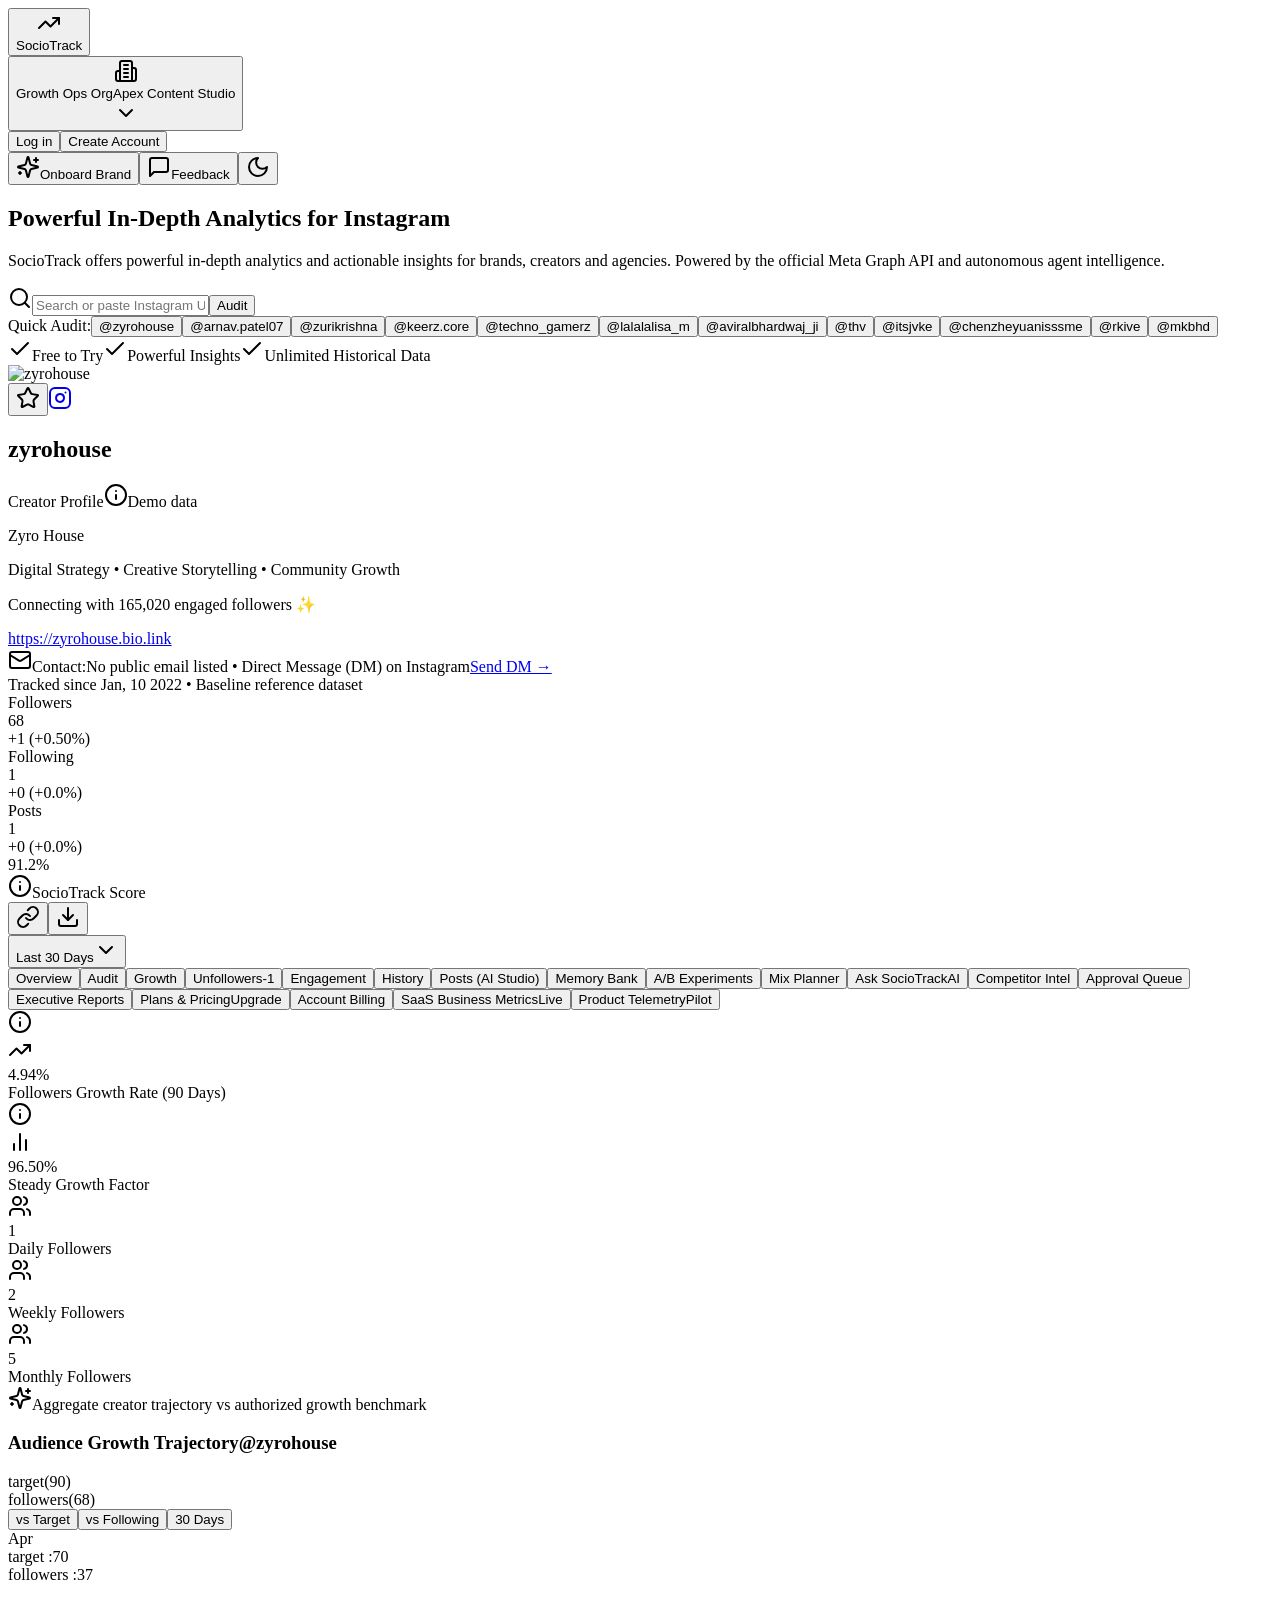
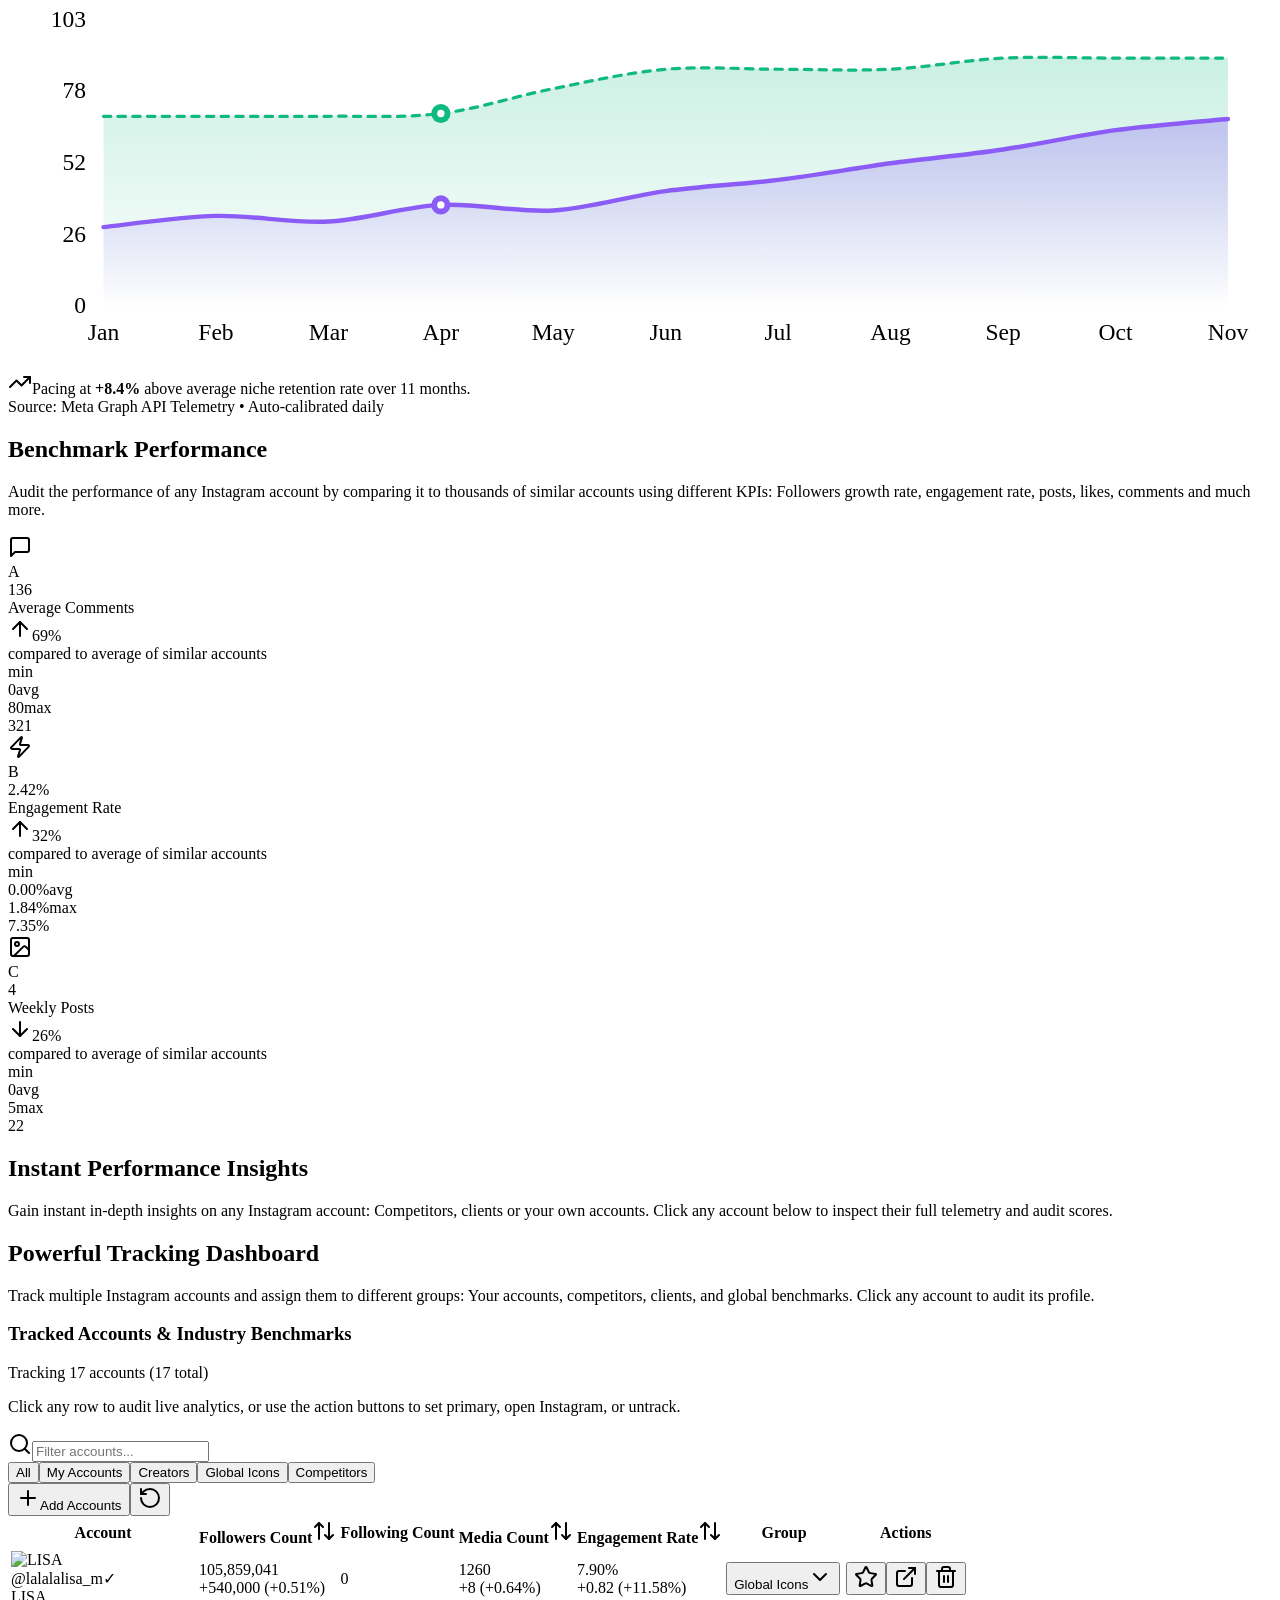
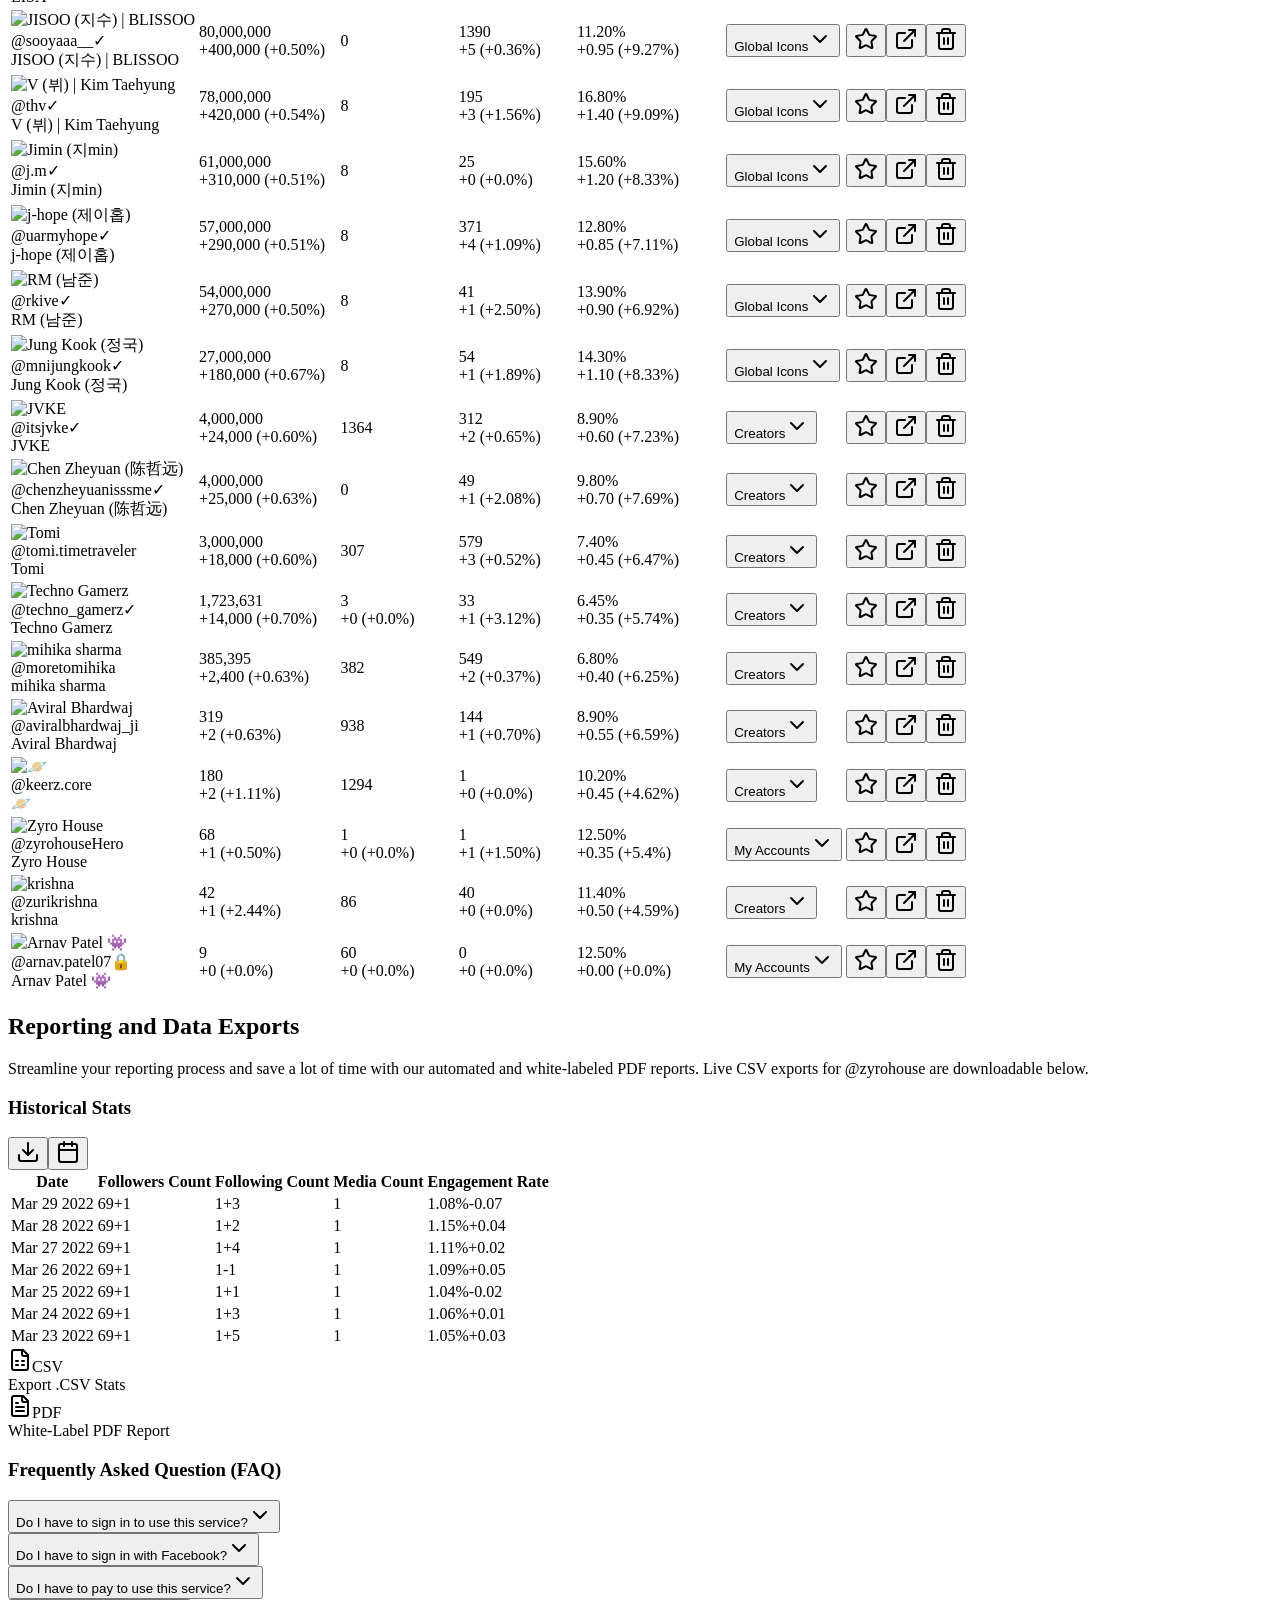
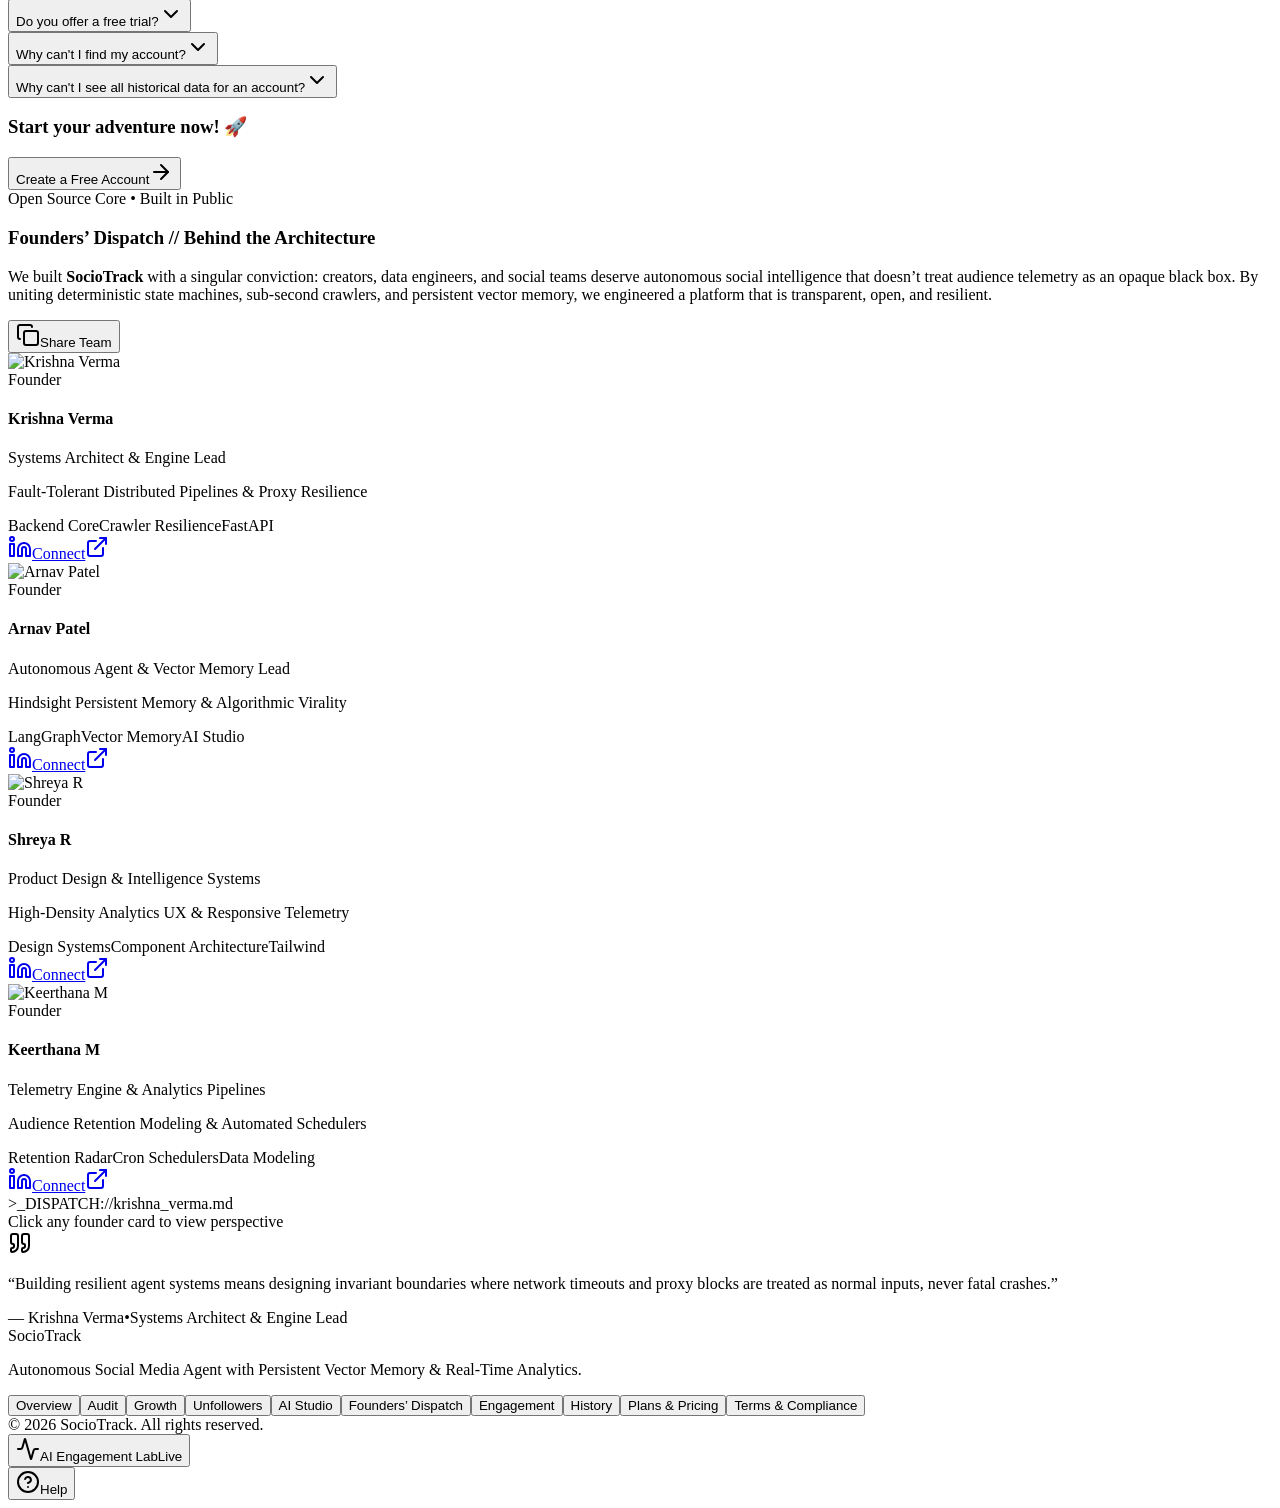
==== commit 91b3a4f7: "deploy: 05550a05030952598fa36d35ff3bf4279ac22019" ====
--- a/index.html
+++ b/index.html
@@ -1 +1 @@
-<!DOCTYPE html><html lang="en"><head><meta charSet="utf-8"/><meta name="viewport" content="width=device-width, initial-scale=1"/><link rel="preload" as="image" href="/sociotrack/avatars/zyrohouse.png"/><link rel="preload" as="image" href="/sociotrack/avatars/lalalalisa_m.png"/><link rel="preload" as="image" href="/sociotrack/avatars/sooyaaa__.png"/><link rel="preload" as="image" href="/sociotrack/avatars/thv.png"/><link rel="preload" as="image" href="/sociotrack/avatars/j.m.png"/><link rel="preload" as="image" href="/sociotrack/avatars/uarmyhope.png"/><link rel="preload" as="image" href="/sociotrack/avatars/rkive.png"/><link rel="preload" as="image" href="/sociotrack/avatars/mnijungkook.png"/><link rel="preload" as="image" href="/sociotrack/avatars/itsjvke.png"/><link rel="preload" as="image" href="/sociotrack/avatars/chenzheyuanisssme.png"/><link rel="stylesheet" href="/sociotrack/_next/static/css/65b4aa7eb5b9a055.css" data-precedence="next"/><link rel="preload" as="script" fetchPriority="low" href="/sociotrack/_next/static/chunks/webpack-237d8cdd52bfadd4.js"/><script src="/sociotrack/_next/static/chunks/fd9d1056-86af8b28552becb8.js" async=""></script><script src="/sociotrack/_next/static/chunks/117-25454cfc8406d821.js" async=""></script><script src="/sociotrack/_next/static/chunks/main-app-1bad50c00216805d.js" async=""></script><script src="/sociotrack/_next/static/chunks/832-016042fdb33729a9.js" async=""></script><script src="/sociotrack/_next/static/chunks/app/page-1d66ddd739ff6761.js" async=""></script><link rel="preload" as="image" href="/sociotrack/avatars/tomi.timetraveler.png"/><link rel="preload" as="image" href="/sociotrack/avatars/techno_gamerz.png"/><link rel="preload" as="image" href="/sociotrack/avatars/moretomihika.png"/><link rel="preload" as="image" href="/sociotrack/avatars/aviralbhardwaj_ji.png"/><link rel="preload" as="image" href="/sociotrack/avatars/keerz.core.png"/><link rel="preload" as="image" href="/sociotrack/avatars/zurikrishna.png"/><link rel="preload" as="image" href="/sociotrack/avatars/arnav.patel07.png"/><link rel="preload" as="image" href="/sociotrack/founders/krishna.jpg"/><link rel="preload" as="image" href="/sociotrack/founders/arnav.jpg"/><link rel="preload" as="image" href="/sociotrack/founders/shreya.jpg"/><link rel="preload" as="image" href="/sociotrack/founders/keerthana.jpg"/><title>SocioTrack | AI-Powered Social Media Engagement &amp; Audience Intelligence Agent</title><meta name="description" content="An intelligent social media engagement agent that understands your audience, predicts engagement, and continuously improves your content strategy. Autonomous Multi-Agent Social Analytics Platform."/><link rel="icon" href="/favicon.ico"/><script src="/sociotrack/_next/static/chunks/polyfills-42372ed130431b0a.js" noModule=""></script></head><body class="bg-[#F6F7FB] text-[#172033] antialiased min-h-screen selection:bg-[#ECE9FF] selection:text-[#5146D8]"><div class="min-h-screen bg-[#F8FAFC] dark:bg-[#0B0F19] text-slate-900 dark:text-slate-100 selection:bg-indigo-500 selection:text-white transition-colors duration-200"><header class="sticky top-0 z-40 bg-white/95 dark:bg-[#0B0F19]/95 backdrop-blur-md border-b border-slate-200/80 dark:border-[#243048] px-4 sm:px-8 py-3.5 flex items-center justify-between transition-colors"><div class="flex items-center space-x-3"><button class="flex items-center space-x-2.5 hover:opacity-90 transition-opacity"><div class="w-7 h-7 rounded-full bg-gradient-to-tr from-[#6366F1] to-[#06B6D4] flex items-center justify-center shadow-sm"><svg xmlns="http://www.w3.org/2000/svg" width="24" height="24" viewBox="0 0 24 24" fill="none" stroke="currentColor" stroke-width="2" stroke-linecap="round" stroke-linejoin="round" class="lucide lucide-trending-up w-3.5 h-3.5 text-white stroke-[2.5]"><polyline points="22 7 13.5 15.5 8.5 10.5 2 17"></polyline><polyline points="16 7 22 7 22 13"></polyline></svg></div><span class="text-xl font-black tracking-tight text-slate-900 dark:text-white">SocioTrack</span></button><div class="hidden md:block"><div class="relative inline-block text-left"><button type="button" class="flex items-center space-x-2.5 px-3 py-1.5 rounded-xl bg-slate-100 hover:bg-slate-200 dark:bg-slate-800/80 dark:hover:bg-slate-700/80 border border-slate-200 dark:border-slate-700 text-xs font-semibold text-slate-800 dark:text-slate-100 transition-all shadow-xs" aria-expanded="false"><div class="w-5 h-5 rounded-md bg-indigo-600/10 dark:bg-indigo-500/20 text-indigo-600 dark:text-indigo-400 flex items-center justify-center shrink-0"><svg xmlns="http://www.w3.org/2000/svg" width="24" height="24" viewBox="0 0 24 24" fill="none" stroke="currentColor" stroke-width="2" stroke-linecap="round" stroke-linejoin="round" class="lucide lucide-building2 w-3.5 h-3.5"><path d="M6 22V4a2 2 0 0 1 2-2h8a2 2 0 0 1 2 2v18Z"></path><path d="M6 12H4a2 2 0 0 0-2 2v6a2 2 0 0 0 2 2h2"></path><path d="M18 9h2a2 2 0 0 1 2 2v9a2 2 0 0 1-2 2h-2"></path><path d="M10 6h4"></path><path d="M10 10h4"></path><path d="M10 14h4"></path><path d="M10 18h4"></path></svg></div><div class="flex flex-col text-left"><span class="text-[10px] text-slate-500 dark:text-slate-400 uppercase tracking-wider font-mono">Growth Ops Org</span><span class="font-bold text-slate-900 dark:text-white truncate max-w-[120px] sm:max-w-[160px]">Apex Content Studio</span></div><svg xmlns="http://www.w3.org/2000/svg" width="24" height="24" viewBox="0 0 24 24" fill="none" stroke="currentColor" stroke-width="2" stroke-linecap="round" stroke-linejoin="round" class="lucide lucide-chevron-down w-3.5 h-3.5 text-slate-500 transition-transform"><path d="m6 9 6 6 6-6"></path></svg></button></div></div></div><div class="flex items-center space-x-2 sm:space-x-3"><div class="flex items-center space-x-2"><button class="px-3.5 py-1.5 rounded-lg border border-slate-200 dark:border-[#243048] text-xs font-semibold text-slate-700 dark:text-slate-200 hover:bg-slate-50 dark:hover:bg-[#161F30] transition-colors">Log in</button><button class="px-4 py-1.5 rounded-lg bg-[#6366F1] hover:bg-[#5558E6] text-white text-xs font-semibold shadow-sm transition-colors">Create Account</button></div><button class="hidden sm:flex items-center space-x-1.5 px-3 py-1.5 rounded-lg border border-indigo-200 dark:border-indigo-800 bg-indigo-50/70 dark:bg-indigo-950/40 text-indigo-700 dark:text-indigo-300 text-xs font-bold hover:bg-indigo-100 transition-colors shadow-xs" title="Start quick 60-second brand onboarding"><svg xmlns="http://www.w3.org/2000/svg" width="24" height="24" viewBox="0 0 24 24" fill="none" stroke="currentColor" stroke-width="2" stroke-linecap="round" stroke-linejoin="round" class="lucide lucide-sparkles w-3.5 h-3.5 text-indigo-500"><path d="M9.937 15.5A2 2 0 0 0 8.5 14.063l-6.135-1.582a.5.5 0 0 1 0-.962L8.5 9.936A2 2 0 0 0 9.937 8.5l1.582-6.135a.5.5 0 0 1 .963 0L14.063 8.5A2 2 0 0 0 15.5 9.937l6.135 1.581a.5.5 0 0 1 0 .964L15.5 14.063a2 2 0 0 0-1.437 1.437l-1.582 6.135a.5.5 0 0 1-.963 0z"></path><path d="M20 3v4"></path><path d="M22 5h-4"></path><path d="M4 17v2"></path><path d="M5 18H3"></path></svg><span>Onboard Brand</span></button><button class="flex items-center space-x-1 px-2.5 py-1.5 rounded-lg border border-slate-200 dark:border-[#243048] hover:bg-slate-100 dark:hover:bg-[#161F30] text-slate-600 dark:text-slate-300 text-xs font-semibold transition-colors" title="Provide feedback on recommendations or report an issue"><svg xmlns="http://www.w3.org/2000/svg" width="24" height="24" viewBox="0 0 24 24" fill="none" stroke="currentColor" stroke-width="2" stroke-linecap="round" stroke-linejoin="round" class="lucide lucide-message-square w-3.5 h-3.5 text-slate-400"><path d="M21 15a2 2 0 0 1-2 2H7l-4 4V5a2 2 0 0 1 2-2h14a2 2 0 0 1 2 2z"></path></svg><span class="hidden md:inline">Feedback</span></button><button class="p-2 rounded-xl border border-slate-200 dark:border-[#243048] hover:bg-slate-100 dark:hover:bg-[#161F30] text-slate-600 dark:text-slate-300 transition-colors ml-1" title="Switch to Dark Mode" aria-label="Switch to Dark Mode"><svg xmlns="http://www.w3.org/2000/svg" width="24" height="24" viewBox="0 0 24 24" fill="none" stroke="currentColor" stroke-width="2" stroke-linecap="round" stroke-linejoin="round" class="lucide lucide-moon w-4 h-4 text-[#6366F1]"><path d="M12 3a6 6 0 0 0 9 9 9 9 0 1 1-9-9Z"></path></svg></button></div></header><section class="relative pt-12 pb-6 px-4 sm:px-8 max-w-5xl mx-auto text-center space-y-4"><div class="absolute top-0 left-1/2 -translate-x-1/2 w-96 h-40 bg-indigo-500/10 dark:bg-indigo-500/5 blur-3xl pointer-events-none"></div><h1 class="text-3xl sm:text-5xl font-black tracking-tight bg-gradient-to-r from-[#6366F1] via-[#8B5CF6] to-[#06B6D4] bg-clip-text text-transparent pb-2.5 pt-1 leading-[1.18] sm:leading-[1.18]">Powerful In-Depth Analytics for Instagram</h1><p class="max-w-2xl mx-auto text-xs sm:text-sm text-slate-600 dark:text-slate-400 leading-relaxed font-normal">SocioTrack offers powerful in-depth analytics and actionable insights for brands, creators and agencies. Powered by the official Meta Graph API and autonomous agent intelligence.</p><div class="max-w-xl mx-auto pt-2"><form class="relative"><svg xmlns="http://www.w3.org/2000/svg" width="24" height="24" viewBox="0 0 24 24" fill="none" stroke="currentColor" stroke-width="2" stroke-linecap="round" stroke-linejoin="round" class="lucide lucide-search absolute left-4 top-1/2 -translate-y-1/2 w-4 h-4 text-slate-400"><circle cx="11" cy="11" r="8"></circle><path d="m21 21-4.3-4.3"></path></svg><input type="text" placeholder="Search or paste Instagram URL" class="w-full h-12 pl-11 pr-28 rounded-full border border-slate-200 dark:border-[#243048] bg-white dark:bg-[#161F30] text-sm text-slate-900 dark:text-white placeholder:text-slate-400 focus:outline-none focus:ring-2 focus:ring-[#6366F1] shadow-sm transition-colors" value=""/><button type="submit" class="absolute right-1.5 top-1/2 -translate-y-1/2 px-4 py-2 rounded-full bg-[#6366F1] hover:bg-[#5558E6] text-white text-xs font-bold transition-all disabled:opacity-50 flex items-center space-x-1 shadow-sm"><span>Audit</span></button></form><div class="flex flex-wrap items-center justify-center gap-2 pt-3 text-[11px] text-slate-500 dark:text-slate-400"><span class="font-semibold text-slate-400">Quick Audit:</span><button class="px-2.5 py-1 rounded-full font-mono transition-all border bg-indigo-100 dark:bg-indigo-950/80 text-indigo-700 dark:text-indigo-300 border-indigo-400 dark:border-indigo-600 font-bold">@<!-- -->zyrohouse</button><button class="px-2.5 py-1 rounded-full font-mono transition-all border bg-slate-100 hover:bg-indigo-50 dark:bg-[#161F30] dark:hover:bg-[#1E2638] text-slate-700 hover:text-indigo-600 dark:text-slate-300 dark:hover:text-indigo-400 border-slate-200/60 dark:border-[#243048]">@<!-- -->arnav.patel07</button><button class="px-2.5 py-1 rounded-full font-mono transition-all border bg-slate-100 hover:bg-indigo-50 dark:bg-[#161F30] dark:hover:bg-[#1E2638] text-slate-700 hover:text-indigo-600 dark:text-slate-300 dark:hover:text-indigo-400 border-slate-200/60 dark:border-[#243048]">@<!-- -->zurikrishna</button><button class="px-2.5 py-1 rounded-full font-mono transition-all border bg-slate-100 hover:bg-indigo-50 dark:bg-[#161F30] dark:hover:bg-[#1E2638] text-slate-700 hover:text-indigo-600 dark:text-slate-300 dark:hover:text-indigo-400 border-slate-200/60 dark:border-[#243048]">@<!-- -->keerz.core</button><button class="px-2.5 py-1 rounded-full font-mono transition-all border bg-slate-100 hover:bg-indigo-50 dark:bg-[#161F30] dark:hover:bg-[#1E2638] text-slate-700 hover:text-indigo-600 dark:text-slate-300 dark:hover:text-indigo-400 border-slate-200/60 dark:border-[#243048]">@<!-- -->techno_gamerz</button><button class="px-2.5 py-1 rounded-full font-mono transition-all border bg-slate-100 hover:bg-indigo-50 dark:bg-[#161F30] dark:hover:bg-[#1E2638] text-slate-700 hover:text-indigo-600 dark:text-slate-300 dark:hover:text-indigo-400 border-slate-200/60 dark:border-[#243048]">@<!-- -->lalalalisa_m</button><button class="px-2.5 py-1 rounded-full font-mono transition-all border bg-slate-100 hover:bg-indigo-50 dark:bg-[#161F30] dark:hover:bg-[#1E2638] text-slate-700 hover:text-indigo-600 dark:text-slate-300 dark:hover:text-indigo-400 border-slate-200/60 dark:border-[#243048]">@<!-- -->aviralbhardwaj_ji</button><button class="px-2.5 py-1 rounded-full font-mono transition-all border bg-slate-100 hover:bg-indigo-50 dark:bg-[#161F30] dark:hover:bg-[#1E2638] text-slate-700 hover:text-indigo-600 dark:text-slate-300 dark:hover:text-indigo-400 border-slate-200/60 dark:border-[#243048]">@<!-- -->thv</button><button class="px-2.5 py-1 rounded-full font-mono transition-all border bg-slate-100 hover:bg-indigo-50 dark:bg-[#161F30] dark:hover:bg-[#1E2638] text-slate-700 hover:text-indigo-600 dark:text-slate-300 dark:hover:text-indigo-400 border-slate-200/60 dark:border-[#243048]">@<!-- -->itsjvke</button><button class="px-2.5 py-1 rounded-full font-mono transition-all border bg-slate-100 hover:bg-indigo-50 dark:bg-[#161F30] dark:hover:bg-[#1E2638] text-slate-700 hover:text-indigo-600 dark:text-slate-300 dark:hover:text-indigo-400 border-slate-200/60 dark:border-[#243048]">@<!-- -->chenzheyuanisssme</button><button class="px-2.5 py-1 rounded-full font-mono transition-all border bg-slate-100 hover:bg-indigo-50 dark:bg-[#161F30] dark:hover:bg-[#1E2638] text-slate-700 hover:text-indigo-600 dark:text-slate-300 dark:hover:text-indigo-400 border-slate-200/60 dark:border-[#243048]">@<!-- -->rkive</button><button class="px-2.5 py-1 rounded-full font-mono transition-all border bg-slate-100 hover:bg-indigo-50 dark:bg-[#161F30] dark:hover:bg-[#1E2638] text-slate-700 hover:text-indigo-600 dark:text-slate-300 dark:hover:text-indigo-400 border-slate-200/60 dark:border-[#243048]">@<!-- -->mkbhd</button></div><div class="flex flex-wrap items-center justify-center gap-6 text-xs text-slate-600 dark:text-slate-400 pt-3 font-medium"><span class="flex items-center space-x-1.5"><svg xmlns="http://www.w3.org/2000/svg" width="24" height="24" viewBox="0 0 24 24" fill="none" stroke="currentColor" stroke-width="2" stroke-linecap="round" stroke-linejoin="round" class="lucide lucide-check w-3.5 h-3.5 text-[#6366F1] stroke-[3]"><path d="M20 6 9 17l-5-5"></path></svg><span>Free to Try</span></span><span class="flex items-center space-x-1.5"><svg xmlns="http://www.w3.org/2000/svg" width="24" height="24" viewBox="0 0 24 24" fill="none" stroke="currentColor" stroke-width="2" stroke-linecap="round" stroke-linejoin="round" class="lucide lucide-check w-3.5 h-3.5 text-[#6366F1] stroke-[3]"><path d="M20 6 9 17l-5-5"></path></svg><span>Powerful Insights</span></span><span class="flex items-center space-x-1.5"><svg xmlns="http://www.w3.org/2000/svg" width="24" height="24" viewBox="0 0 24 24" fill="none" stroke="currentColor" stroke-width="2" stroke-linecap="round" stroke-linejoin="round" class="lucide lucide-check w-3.5 h-3.5 text-[#6366F1] stroke-[3]"><path d="M20 6 9 17l-5-5"></path></svg><span>Unlimited Historical Data</span></span></div></div></section><main class="max-w-7xl mx-auto px-4 sm:px-8 py-6 space-y-16 pb-32"><div id="creator-card-section" class="space-y-6 scroll-mt-20"><div class="w-full bg-white dark:bg-[#161F30] rounded-2xl border border-slate-200 dark:border-[#243048] p-6 shadow-sm transition-colors"><div class="flex flex-col lg:flex-row lg:items-start justify-between gap-6 pb-6 border-b border-slate-100 dark:border-[#243048]"><div class="flex items-start space-x-5"><div class="flex flex-col items-center shrink-0"><div class="w-20 h-20 rounded-full p-1 bg-[#FACC15] shadow-md"><img src="/sociotrack/avatars/zyrohouse.png" alt="zyrohouse" class="w-full h-full rounded-full object-cover bg-slate-900 border-2 border-white dark:border-[#161F30]"/></div><div class="flex items-center space-x-2 mt-2"><button class="p-1 rounded-md transition-colors text-slate-400 hover:text-slate-600 dark:hover:text-slate-200" title="Bookmark account"><svg xmlns="http://www.w3.org/2000/svg" width="24" height="24" viewBox="0 0 24 24" fill="none" stroke="currentColor" stroke-width="2" stroke-linecap="round" stroke-linejoin="round" class="lucide lucide-star w-4 h-4"><path d="M11.525 2.295a.53.53 0 0 1 .95 0l2.31 4.679a2.123 2.123 0 0 0 1.595 1.16l5.166.756a.53.53 0 0 1 .294.904l-3.736 3.638a2.123 2.123 0 0 0-.611 1.878l.882 5.14a.53.53 0 0 1-.771.56l-4.618-2.428a2.122 2.122 0 0 0-1.973 0L6.396 21.01a.53.53 0 0 1-.77-.56l.881-5.139a2.122 2.122 0 0 0-.611-1.879L2.16 9.795a.53.53 0 0 1 .294-.906l5.165-.755a2.122 2.122 0 0 0 1.597-1.16z"></path></svg></button><a href="https://instagram.com/zyrohouse" target="_blank" rel="noreferrer" class="p-1 rounded-md text-[#E1306C] hover:opacity-80 transition-opacity" title="View @zyrohouse on Instagram"><svg xmlns="http://www.w3.org/2000/svg" width="24" height="24" viewBox="0 0 24 24" fill="none" stroke="currentColor" stroke-width="2" stroke-linecap="round" stroke-linejoin="round" class="lucide lucide-instagram w-4 h-4"><rect width="20" height="20" x="2" y="2" rx="5" ry="5"></rect><path d="M16 11.37A4 4 0 1 1 12.63 8 4 4 0 0 1 16 11.37z"></path><line x1="17.5" x2="17.51" y1="6.5" y2="6.5"></line></svg></a></div></div><div class="space-y-1"><div class="flex items-center space-x-2"><h2 class="text-xl font-bold text-slate-900 dark:text-white tracking-tight">zyrohouse</h2><span class="text-[10px] font-bold px-2 py-0.5 rounded-full bg-slate-100 dark:bg-slate-800 text-slate-600 dark:text-slate-300 border border-slate-200 dark:border-slate-700">Creator Profile</span><span class="inline-flex items-center gap-1 text-[10px] font-bold px-2 py-0.5 rounded-full bg-amber-50 dark:bg-amber-950/60 text-amber-700 dark:text-amber-400 border border-amber-200 dark:border-amber-800/60 cursor-help" title="Demo data: Curated benchmark baseline dataset for interactive exploration"><svg xmlns="http://www.w3.org/2000/svg" width="24" height="24" viewBox="0 0 24 24" fill="none" stroke="currentColor" stroke-width="2" stroke-linecap="round" stroke-linejoin="round" class="lucide lucide-info w-3 h-3 text-amber-500"><circle cx="12" cy="12" r="10"></circle><path d="M12 16v-4"></path><path d="M12 8h.01"></path></svg><span>Demo data</span></span></div><p class="text-xs font-semibold text-slate-600 dark:text-slate-300">Zyro House</p><div class="text-xs text-slate-500 dark:text-slate-400 leading-relaxed pt-1 space-y-0.5"><p>Digital Strategy • Creative Storytelling • Community Growth</p><p>Connecting with 165,020 engaged followers ✨</p></div><div class="pt-2 text-[11px] space-y-1"><div><a href="https://zyrohouse.bio.link" target="_blank" rel="noreferrer" class="text-indigo-600 dark:text-indigo-400 hover:underline font-medium">https://zyrohouse.bio.link</a></div><div class="flex flex-wrap items-center gap-1.5 pt-0.5 text-slate-600 dark:text-slate-400"><span class="font-semibold text-slate-700 dark:text-slate-300 flex items-center gap-1"><svg xmlns="http://www.w3.org/2000/svg" width="24" height="24" viewBox="0 0 24 24" fill="none" stroke="currentColor" stroke-width="2" stroke-linecap="round" stroke-linejoin="round" class="lucide lucide-mail w-3.5 h-3.5 text-indigo-500 shrink-0"><rect width="20" height="16" x="2" y="4" rx="2"></rect><path d="m22 7-8.97 5.7a1.94 1.94 0 0 1-2.06 0L2 7"></path></svg>Contact:</span><span class="inline-flex items-center gap-1.5 text-slate-500 dark:text-slate-400"><span>No public email listed • Direct Message (DM) on Instagram</span><a href="https://ig.me/m/zyrohouse" target="_blank" rel="noreferrer" class="text-indigo-600 dark:text-indigo-400 font-semibold hover:underline inline-flex items-center gap-0.5 ml-1" title="Send Direct Message on Instagram to @zyrohouse"><span>Send DM →</span></a></span></div><div class="text-slate-400 dark:text-slate-500 pt-0.5">Tracked since Jan, 10 2022 • Baseline reference dataset</div></div></div></div><div class="flex flex-col items-start lg:items-end justify-between space-y-5"><div class="flex items-center space-x-6 sm:space-x-8"><div class="text-left lg:text-right"><span class="text-[11px] text-slate-400 font-medium">Followers</span><div class="text-xl sm:text-2xl font-black text-slate-900 dark:text-white" title="68 total followers">68</div><span class="text-[11px] font-bold text-[#10B981]">+1 (+0.50%)</span></div><div class="text-left lg:text-right"><span class="text-[11px] text-slate-400 font-medium">Following</span><div class="text-xl sm:text-2xl font-black text-slate-900 dark:text-white">1</div><span class="text-[11px] font-bold text-[#10B981]">+0 (+0.0%)</span></div><div class="text-left lg:text-right"><span class="text-[11px] text-slate-400 font-medium">Posts</span><div class="text-xl sm:text-2xl font-black text-slate-900 dark:text-white">1</div><span class="text-[11px] font-bold text-[#10B981]">+0 (+0.0%)</span></div></div><div class="w-full sm:w-80 space-y-1.5"><div class="relative h-6"><div class="absolute transform -translate-x-1/2 flex flex-col items-center transition-all duration-500" style="left:91.2%"><span class="px-2 py-0.5 rounded text-[10px] font-bold bg-[#6366F1] text-white shadow-sm">91.2<!-- -->%</span><div class="w-0 h-0 border-l-[3px] border-l-transparent border-r-[3px] border-r-transparent border-t-[4px] border-t-[#6366F1]"></div></div></div><div class="relative w-full h-1.5 rounded-full overflow-hidden rainbow-score-bar shadow-inner"></div><div class="flex items-center justify-center space-x-1 text-[11px] text-slate-400 dark:text-slate-500 pt-0.5"><svg xmlns="http://www.w3.org/2000/svg" width="24" height="24" viewBox="0 0 24 24" fill="none" stroke="currentColor" stroke-width="2" stroke-linecap="round" stroke-linejoin="round" class="lucide lucide-info w-3 h-3 text-slate-400"><circle cx="12" cy="12" r="10"></circle><path d="M12 16v-4"></path><path d="M12 8h.01"></path></svg><span>SocioTrack Score</span></div></div><div class="flex items-center space-x-2 pt-1"><button class="p-2 rounded-lg border border-slate-200 dark:border-[#243048] hover:bg-slate-50 dark:hover:bg-[#1E2638] text-slate-600 dark:text-slate-300 transition-colors" title="Copy link"><svg xmlns="http://www.w3.org/2000/svg" width="24" height="24" viewBox="0 0 24 24" fill="none" stroke="currentColor" stroke-width="2" stroke-linecap="round" stroke-linejoin="round" class="lucide lucide-link w-4 h-4"><path d="M10 13a5 5 0 0 0 7.54.54l3-3a5 5 0 0 0-7.07-7.07l-1.72 1.71"></path><path d="M14 11a5 5 0 0 0-7.54-.54l-3 3a5 5 0 0 0 7.07 7.07l1.71-1.71"></path></svg></button><button class="p-2 rounded-lg border border-slate-200 dark:border-[#243048] hover:bg-slate-50 dark:hover:bg-[#1E2638] text-slate-600 dark:text-slate-300 transition-colors" title="Export Report"><svg xmlns="http://www.w3.org/2000/svg" width="24" height="24" viewBox="0 0 24 24" fill="none" stroke="currentColor" stroke-width="2" stroke-linecap="round" stroke-linejoin="round" class="lucide lucide-download w-4 h-4"><path d="M21 15v4a2 2 0 0 1-2 2H5a2 2 0 0 1-2-2v-4"></path><polyline points="7 10 12 15 17 10"></polyline><line x1="12" x2="12" y1="15" y2="3"></line></svg></button><div class="relative"><button class="flex items-center space-x-2 px-3 py-1.5 rounded-lg bg-[#6366F1] hover:bg-[#5558E6] text-white text-xs font-semibold shadow-sm transition-colors"><span>Last 30 Days</span><svg xmlns="http://www.w3.org/2000/svg" width="24" height="24" viewBox="0 0 24 24" fill="none" stroke="currentColor" stroke-width="2" stroke-linecap="round" stroke-linejoin="round" class="lucide lucide-chevron-down w-3.5 h-3.5"><path d="m6 9 6 6 6-6"></path></svg></button></div></div></div></div><div class="flex items-center space-x-1 sm:space-x-3 pt-4 overflow-x-auto text-xs font-semibold"><button class="px-4 py-2 rounded-xl transition-all shrink-0 flex items-center space-x-1.5 text-slate-500 dark:text-slate-400 hover:text-slate-900 dark:hover:text-white hover:bg-slate-50 dark:hover:bg-[#1E2638]"><span>Overview</span></button><button class="px-4 py-2 rounded-xl transition-all shrink-0 flex items-center space-x-1.5 text-slate-500 dark:text-slate-400 hover:text-slate-900 dark:hover:text-white hover:bg-slate-50 dark:hover:bg-[#1E2638]"><span>Audit</span></button><button class="px-4 py-2 rounded-xl transition-all shrink-0 flex items-center space-x-1.5 bg-slate-100 dark:bg-[#243048] text-slate-900 dark:text-white font-bold shadow-xs"><span>Growth</span></button><button class="px-4 py-2 rounded-xl transition-all shrink-0 flex items-center space-x-1.5 text-slate-500 dark:text-slate-400 hover:text-slate-900 dark:hover:text-white hover:bg-slate-50 dark:hover:bg-[#1E2638]"><span>Unfollowers</span><span class="px-1.5 py-0.5 rounded-full text-[10px] font-extrabold bg-rose-500 text-white shadow-xs">-1</span></button><button class="px-4 py-2 rounded-xl transition-all shrink-0 flex items-center space-x-1.5 text-slate-500 dark:text-slate-400 hover:text-slate-900 dark:hover:text-white hover:bg-slate-50 dark:hover:bg-[#1E2638]"><span>Engagement</span></button><button class="px-4 py-2 rounded-xl transition-all shrink-0 flex items-center space-x-1.5 text-slate-500 dark:text-slate-400 hover:text-slate-900 dark:hover:text-white hover:bg-slate-50 dark:hover:bg-[#1E2638]"><span>History</span></button><button class="px-4 py-2 rounded-xl transition-all shrink-0 flex items-center space-x-1.5 text-slate-500 dark:text-slate-400 hover:text-slate-900 dark:hover:text-white hover:bg-slate-50 dark:hover:bg-[#1E2638]"><span>Posts (AI Studio)</span></button><button class="px-4 py-2 rounded-xl transition-all shrink-0 flex items-center space-x-1.5 text-slate-500 dark:text-slate-400 hover:text-slate-900 dark:hover:text-white hover:bg-slate-50 dark:hover:bg-[#1E2638]"><span>Memory Bank</span></button><button class="px-4 py-2 rounded-xl transition-all shrink-0 flex items-center space-x-1.5 text-slate-500 dark:text-slate-400 hover:text-slate-900 dark:hover:text-white hover:bg-slate-50 dark:hover:bg-[#1E2638]"><span>A/B Experiments</span></button><button class="px-4 py-2 rounded-xl transition-all shrink-0 flex items-center space-x-1.5 text-slate-500 dark:text-slate-400 hover:text-slate-900 dark:hover:text-white hover:bg-slate-50 dark:hover:bg-[#1E2638]"><span>Mix Planner</span></button><button class="px-4 py-2 rounded-xl transition-all shrink-0 flex items-center space-x-1.5 text-slate-500 dark:text-slate-400 hover:text-slate-900 dark:hover:text-white hover:bg-slate-50 dark:hover:bg-[#1E2638]"><span>Ask SocioTrack</span><span class="px-1.5 py-0.5 rounded-full text-[10px] font-extrabold bg-indigo-500 text-white">AI</span></button><button class="px-4 py-2 rounded-xl transition-all shrink-0 flex items-center space-x-1.5 text-slate-500 dark:text-slate-400 hover:text-slate-900 dark:hover:text-white hover:bg-slate-50 dark:hover:bg-[#1E2638]"><span>Competitor Intel</span></button><button class="px-4 py-2 rounded-xl transition-all shrink-0 flex items-center space-x-1.5 text-slate-500 dark:text-slate-400 hover:text-slate-900 dark:hover:text-white hover:bg-slate-50 dark:hover:bg-[#1E2638]"><span>Approval Queue</span></button><button class="px-4 py-2 rounded-xl transition-all shrink-0 flex items-center space-x-1.5 text-slate-500 dark:text-slate-400 hover:text-slate-900 dark:hover:text-white hover:bg-slate-50 dark:hover:bg-[#1E2638]"><span>Executive Reports</span></button><button class="px-4 py-2 rounded-xl transition-all shrink-0 flex items-center space-x-1.5 text-slate-500 dark:text-slate-400 hover:text-slate-900 dark:hover:text-white hover:bg-slate-50 dark:hover:bg-[#1E2638]"><span>Plans &amp; Pricing</span><span class="px-1.5 py-0.5 rounded-full text-[10px] font-extrabold bg-indigo-500 text-white">Upgrade</span></button><button class="px-4 py-2 rounded-xl transition-all shrink-0 flex items-center space-x-1.5 text-slate-500 dark:text-slate-400 hover:text-slate-900 dark:hover:text-white hover:bg-slate-50 dark:hover:bg-[#1E2638]"><span>Account Billing</span></button><button class="px-4 py-2 rounded-xl transition-all shrink-0 flex items-center space-x-1.5 text-slate-500 dark:text-slate-400 hover:text-slate-900 dark:hover:text-white hover:bg-slate-50 dark:hover:bg-[#1E2638]"><span>SaaS Business Metrics</span><span class="px-1.5 py-0.5 rounded-full text-[10px] font-extrabold bg-indigo-500 text-white">Live</span></button><button class="px-4 py-2 rounded-xl transition-all shrink-0 flex items-center space-x-1.5 text-slate-500 dark:text-slate-400 hover:text-slate-900 dark:hover:text-white hover:bg-slate-50 dark:hover:bg-[#1E2638]"><span>Product Telemetry</span><span class="px-1.5 py-0.5 rounded-full text-[10px] font-extrabold bg-indigo-500 text-white">Pilot</span></button></div></div><div class="space-y-6 animate-fade-in"><div class="space-y-4"><div class="grid grid-cols-1 md:grid-cols-2 gap-4 sm:gap-6"><div class="bg-white dark:bg-[#161F30] rounded-2xl border border-slate-200/80 dark:border-[#243048] p-6 sm:p-7 shadow-[0_4px_20px_rgba(0,0,0,0.04)] relative group hover:border-[#818CF8] dark:hover:border-[#6366F1] transition-all"><div class="flex items-center justify-between text-slate-400"><span title="Calculated over trailing 90 days" class="cursor-help"><svg xmlns="http://www.w3.org/2000/svg" width="24" height="24" viewBox="0 0 24 24" fill="none" stroke="currentColor" stroke-width="2" stroke-linecap="round" stroke-linejoin="round" class="lucide lucide-info w-4 h-4 text-slate-400 hover:text-slate-600 transition-colors"><circle cx="12" cy="12" r="10"></circle><path d="M12 16v-4"></path><path d="M12 8h.01"></path></svg></span><div class="w-9 h-9 rounded-full bg-[#EDE9FE] dark:bg-[#312E81]/60 text-[#7C3AED] dark:text-[#A78BFA] flex items-center justify-center"><svg xmlns="http://www.w3.org/2000/svg" width="24" height="24" viewBox="0 0 24 24" fill="none" stroke="currentColor" stroke-width="2" stroke-linecap="round" stroke-linejoin="round" class="lucide lucide-trending-up w-4 h-4 stroke-[2.5]"><polyline points="22 7 13.5 15.5 8.5 10.5 2 17"></polyline><polyline points="16 7 22 7 22 13"></polyline></svg></div></div><div class="mt-3 text-center"><div class="text-3xl sm:text-4xl font-extrabold text-slate-900 dark:text-white tracking-tight">4.94<!-- -->%</div><div class="text-xs text-slate-500 dark:text-slate-400 mt-1 font-medium">Followers Growth Rate (90 Days)</div></div></div><div class="bg-white dark:bg-[#161F30] rounded-2xl border border-slate-200/80 dark:border-[#243048] p-6 sm:p-7 shadow-[0_4px_20px_rgba(0,0,0,0.04)] relative group hover:border-emerald-400 dark:hover:border-emerald-500 transition-all"><div class="flex items-center justify-between text-slate-400"><span title="Consistency factor based on net positive daily growth" class="cursor-help"><svg xmlns="http://www.w3.org/2000/svg" width="24" height="24" viewBox="0 0 24 24" fill="none" stroke="currentColor" stroke-width="2" stroke-linecap="round" stroke-linejoin="round" class="lucide lucide-info w-4 h-4 text-slate-400 hover:text-slate-600 transition-colors"><circle cx="12" cy="12" r="10"></circle><path d="M12 16v-4"></path><path d="M12 8h.01"></path></svg></span><div class="w-9 h-9 rounded-full bg-[#D1FAE5] dark:bg-[#064E3B]/60 text-[#059669] dark:text-[#34D399] flex items-center justify-center"><svg xmlns="http://www.w3.org/2000/svg" width="24" height="24" viewBox="0 0 24 24" fill="none" stroke="currentColor" stroke-width="2" stroke-linecap="round" stroke-linejoin="round" class="lucide lucide-chart-no-axes-column w-4 h-4 stroke-[2.5]"><line x1="18" x2="18" y1="20" y2="10"></line><line x1="12" x2="12" y1="20" y2="4"></line><line x1="6" x2="6" y1="20" y2="14"></line></svg></div></div><div class="mt-3 text-center"><div class="text-3xl sm:text-4xl font-extrabold text-slate-900 dark:text-white tracking-tight">96.50<!-- -->%</div><div class="text-xs text-slate-500 dark:text-slate-400 mt-1 font-medium">Steady Growth Factor</div></div></div></div><div class="grid grid-cols-1 sm:grid-cols-3 gap-4 sm:gap-6"><div class="bg-white dark:bg-[#161F30] rounded-2xl border border-slate-200/80 dark:border-[#243048] p-6 shadow-[0_4px_20px_rgba(0,0,0,0.04)] text-center hover:border-amber-400 transition-all"><div class="w-9 h-9 mx-auto rounded-full bg-[#FEF3C7] dark:bg-[#78350F]/50 text-[#D97706] dark:text-[#FBBF24] flex items-center justify-center"><svg xmlns="http://www.w3.org/2000/svg" width="24" height="24" viewBox="0 0 24 24" fill="none" stroke="currentColor" stroke-width="2" stroke-linecap="round" stroke-linejoin="round" class="lucide lucide-users w-4 h-4 stroke-[2.5]"><path d="M16 21v-2a4 4 0 0 0-4-4H6a4 4 0 0 0-4 4v2"></path><circle cx="9" cy="7" r="4"></circle><path d="M22 21v-2a4 4 0 0 0-3-3.87"></path><path d="M16 3.13a4 4 0 0 1 0 7.75"></path></svg></div><div class="mt-3 text-2xl sm:text-3xl font-extrabold text-slate-900 dark:text-white tracking-tight">1</div><div class="text-xs text-slate-500 dark:text-slate-400 mt-1 font-medium">Daily Followers</div></div><div class="bg-white dark:bg-[#161F30] rounded-2xl border border-slate-200/80 dark:border-[#243048] p-6 shadow-[0_4px_20px_rgba(0,0,0,0.04)] text-center hover:border-rose-400 transition-all"><div class="w-9 h-9 mx-auto rounded-full bg-[#FCE7F3] dark:bg-[#831843]/50 text-[#DB2777] dark:text-[#F472B6] flex items-center justify-center"><svg xmlns="http://www.w3.org/2000/svg" width="24" height="24" viewBox="0 0 24 24" fill="none" stroke="currentColor" stroke-width="2" stroke-linecap="round" stroke-linejoin="round" class="lucide lucide-users w-4 h-4 stroke-[2.5]"><path d="M16 21v-2a4 4 0 0 0-4-4H6a4 4 0 0 0-4 4v2"></path><circle cx="9" cy="7" r="4"></circle><path d="M22 21v-2a4 4 0 0 0-3-3.87"></path><path d="M16 3.13a4 4 0 0 1 0 7.75"></path></svg></div><div class="mt-3 text-2xl sm:text-3xl font-extrabold text-slate-900 dark:text-white tracking-tight">2</div><div class="text-xs text-slate-500 dark:text-slate-400 mt-1 font-medium">Weekly Followers</div></div><div class="bg-white dark:bg-[#161F30] rounded-2xl border border-slate-200/80 dark:border-[#243048] p-6 shadow-[0_4px_20px_rgba(0,0,0,0.04)] text-center hover:border-sky-400 transition-all"><div class="w-9 h-9 mx-auto rounded-full bg-[#E0F2FE] dark:bg-[#0C4A6E]/50 text-[#0284C7] dark:text-[#38BDF8] flex items-center justify-center"><svg xmlns="http://www.w3.org/2000/svg" width="24" height="24" viewBox="0 0 24 24" fill="none" stroke="currentColor" stroke-width="2" stroke-linecap="round" stroke-linejoin="round" class="lucide lucide-users w-4 h-4 stroke-[2.5]"><path d="M16 21v-2a4 4 0 0 0-4-4H6a4 4 0 0 0-4 4v2"></path><circle cx="9" cy="7" r="4"></circle><path d="M22 21v-2a4 4 0 0 0-3-3.87"></path><path d="M16 3.13a4 4 0 0 1 0 7.75"></path></svg></div><div class="mt-3 text-2xl sm:text-3xl font-extrabold text-slate-900 dark:text-white tracking-tight">5</div><div class="text-xs text-slate-500 dark:text-slate-400 mt-1 font-medium">Monthly Followers</div></div></div></div><div class="w-full bg-white dark:bg-[#0B0F19] border border-slate-200/90 dark:border-[#1E293B] rounded-2xl p-5 sm:p-7 shadow-[0_4px_25px_rgba(0,0,0,0.04)] dark:shadow-[0_10px_40px_rgba(0,0,0,0.4)] text-slate-900 dark:text-slate-100 select-none transition-colors duration-200"><div class="flex flex-col sm:flex-row sm:items-center justify-between gap-4 pb-4 border-b border-slate-100 dark:border-slate-800/80"><div><div class="text-xs font-mono font-medium text-slate-500 dark:text-slate-400 tracking-wide uppercase flex items-center space-x-2"><svg xmlns="http://www.w3.org/2000/svg" width="24" height="24" viewBox="0 0 24 24" fill="none" stroke="currentColor" stroke-width="2" stroke-linecap="round" stroke-linejoin="round" class="lucide lucide-sparkles w-3.5 h-3.5 text-indigo-500 dark:text-indigo-400"><path d="M9.937 15.5A2 2 0 0 0 8.5 14.063l-6.135-1.582a.5.5 0 0 1 0-.962L8.5 9.936A2 2 0 0 0 9.937 8.5l1.582-6.135a.5.5 0 0 1 .963 0L14.063 8.5A2 2 0 0 0 15.5 9.937l6.135 1.581a.5.5 0 0 1 0 .964L15.5 14.063a2 2 0 0 0-1.437 1.437l-1.582 6.135a.5.5 0 0 1-.963 0z"></path><path d="M20 3v4"></path><path d="M22 5h-4"></path><path d="M4 17v2"></path><path d="M5 18H3"></path></svg><span>Aggregate creator trajectory vs authorized growth benchmark</span></div><h3 class="text-xl sm:text-2xl font-black text-slate-900 dark:text-white tracking-tight mt-0.5">Audience Growth Trajectory<span class="text-indigo-600 dark:text-indigo-400 ml-2 font-mono text-base font-normal">@<!-- -->zyrohouse</span></h3></div><div class="flex flex-wrap items-center gap-2"><div class="flex items-center space-x-1.5 px-3 py-1 rounded-lg bg-emerald-50 dark:bg-[#10B981]/10 border border-emerald-200 dark:border-[#10B981]/30 text-xs font-mono font-bold text-emerald-700 dark:text-[#34D399] transition-colors"><span class="w-2 h-2 rounded-full border-2 border-emerald-500 dark:border-[#10B981] bg-white dark:bg-white inline-block"></span><span class="capitalize">target</span><span class="text-slate-500 dark:text-slate-400 font-normal">(<!-- -->90<!-- -->)</span></div><div class="flex items-center space-x-1.5 px-3 py-1 rounded-lg bg-purple-50 dark:bg-[#8B5CF6]/10 border border-purple-200 dark:border-[#8B5CF6]/30 text-xs font-mono font-bold text-purple-700 dark:text-[#A78BFA] transition-colors"><span class="w-2 h-2 rounded-full border-2 border-purple-500 dark:border-[#8B5CF6] bg-white dark:bg-white inline-block"></span><span class="capitalize">followers</span><span class="text-slate-500 dark:text-slate-400 font-normal">(<!-- -->68<!-- -->)</span></div><div class="inline-flex items-center bg-slate-100 dark:bg-[#1E293B] p-0.5 rounded-lg border border-slate-200/80 dark:border-slate-700 transition-colors"><button class="px-2.5 py-1 text-xs font-bold rounded-md transition-all bg-indigo-600 text-white shadow-xs">vs Target</button><button class="px-2.5 py-1 text-xs font-bold rounded-md transition-all text-slate-600 hover:text-slate-900 dark:text-slate-400 dark:hover:text-white">vs Following</button><button class="px-2.5 py-1 text-xs font-bold rounded-md transition-all text-slate-600 hover:text-slate-900 dark:text-slate-400 dark:hover:text-white">30 Days</button></div></div></div><div class="relative pt-6 overflow-hidden"><div class="absolute z-30 pointer-events-none transition-all duration-100 ease-out" style="left:36.337209302325576%;top:22%"><div class="bg-white/95 dark:bg-[#0B0F19]/95 border border-slate-200 dark:border-slate-700/80 shadow-[0_12px_30px_rgba(0,0,0,0.12)] dark:shadow-[0_12px_30px_rgba(0,0,0,0.6)] backdrop-blur-md rounded-xl p-3.5 min-w-[145px] space-y-1.5 animate-fade-in transition-colors"><div class="text-xs font-bold text-slate-900 dark:text-slate-100 tracking-wide border-b border-slate-100 dark:border-slate-800 pb-1">Apr</div><div class="flex items-center justify-between space-x-3 text-xs font-mono font-semibold text-emerald-600 dark:text-[#34D399]"><span class="capitalize">target<!-- --> :</span><span>70</span></div><div class="flex items-center justify-between space-x-3 text-xs font-mono font-semibold text-purple-600 dark:text-[#A78BFA]"><span class="capitalize">followers<!-- --> :</span><span>37</span></div></div></div><svg viewBox="0 0 860 260" class="w-full h-64 sm:h-72 overflow-visible cursor-crosshair" preserveAspectRatio="none"><defs><linearGradient id="budgetGreenGradient" x1="0" y1="0" x2="0" y2="1"><stop offset="0%" stop-color="#10B981" stop-opacity="0.22"></stop><stop offset="100%" stop-color="#10B981" stop-opacity="0.00"></stop></linearGradient><linearGradient id="spendPurpleGradient" x1="0" y1="0" x2="0" y2="1"><stop offset="0%" stop-color="#8B5CF6" stop-opacity="0.32"></stop><stop offset="100%" stop-color="#8B5CF6" stop-opacity="0.00"></stop></linearGradient></defs><g><line x1="65" y1="25" x2="830" y2="25" class="stroke-slate-200 dark:stroke-[#1E293B]" stroke-width="1" stroke-dasharray="4 4"></line><text x="53" y="29" text-anchor="end" class="text-[11px] font-mono fill-slate-500 dark:fill-slate-400 select-none transition-colors">103</text></g><g><line x1="65" y1="73.75" x2="830" y2="73.75" class="stroke-slate-200 dark:stroke-[#1E293B]" stroke-width="1" stroke-dasharray="4 4"></line><text x="53" y="77.75" text-anchor="end" class="text-[11px] font-mono fill-slate-500 dark:fill-slate-400 select-none transition-colors">78</text></g><g><line x1="65" y1="122.5" x2="830" y2="122.5" class="stroke-slate-200 dark:stroke-[#1E293B]" stroke-width="1" stroke-dasharray="4 4"></line><text x="53" y="126.5" text-anchor="end" class="text-[11px] font-mono fill-slate-500 dark:fill-slate-400 select-none transition-colors">52</text></g><g><line x1="65" y1="171.25" x2="830" y2="171.25" class="stroke-slate-200 dark:stroke-[#1E293B]" stroke-width="1" stroke-dasharray="4 4"></line><text x="53" y="175.25" text-anchor="end" class="text-[11px] font-mono fill-slate-500 dark:fill-slate-400 select-none transition-colors">26</text></g><g><line x1="65" y1="220" x2="830" y2="220" class="stroke-slate-200 dark:stroke-[#1E293B]" stroke-width="1" stroke-dasharray="4 4"></line><text x="53" y="224" text-anchor="end" class="text-[11px] font-mono fill-slate-500 dark:fill-slate-400 select-none transition-colors">0</text></g><line x1="65" y1="20" x2="65" y2="220" class="stroke-slate-300 dark:stroke-[#475569]" stroke-width="1.5"></line><line x1="65" y1="220" x2="830" y2="220" class="stroke-slate-300 dark:stroke-[#475569]" stroke-width="1.5"></line><path d="M 65.0 90.0 C 77.8 90.0, 116.0 90.0, 141.5 90.0 C 167.0 90.0, 192.5 90.3, 218.0 90.0 C 243.5 89.7, 269.0 91.3, 294.5 88.1 C 320.0 85.0, 345.5 76.2, 371.0 71.2 C 396.5 66.1, 422.0 60.2, 447.5 58.0 C 473.0 55.8, 498.5 58.0, 524.0 58.0 C 549.5 58.0, 575.0 59.2, 600.5 58.0 C 626.0 56.7, 651.5 51.7, 677.0 50.4 C 702.5 49.2, 728.0 50.4, 753.5 50.4 C 779.0 50.4, 817.3 50.4, 830.0 50.4 L 830.0 220 L 65.0 220 Z" fill="url(#budgetGreenGradient)"></path><path d="M 65.0 165.4 C 77.8 164.1, 116.0 158.5, 141.5 157.8 C 167.0 157.2, 192.5 162.9, 218.0 161.6 C 243.5 160.3, 269.0 151.5, 294.5 150.3 C 320.0 149.0, 345.5 155.6, 371.0 154.1 C 396.5 152.5, 422.0 144.3, 447.5 140.9 C 473.0 137.4, 498.5 136.5, 524.0 133.3 C 549.5 130.2, 575.0 125.5, 600.5 122.0 C 626.0 118.6, 651.5 116.4, 677.0 112.6 C 702.5 108.8, 728.0 102.9, 753.5 99.4 C 779.0 96.0, 817.3 93.1, 830.0 91.9 L 830.0 220 L 65.0 220 Z" fill="url(#spendPurpleGradient)"></path><path d="M 65.0 90.0 C 77.8 90.0, 116.0 90.0, 141.5 90.0 C 167.0 90.0, 192.5 90.3, 218.0 90.0 C 243.5 89.7, 269.0 91.3, 294.5 88.1 C 320.0 85.0, 345.5 76.2, 371.0 71.2 C 396.5 66.1, 422.0 60.2, 447.5 58.0 C 473.0 55.8, 498.5 58.0, 524.0 58.0 C 549.5 58.0, 575.0 59.2, 600.5 58.0 C 626.0 56.7, 651.5 51.7, 677.0 50.4 C 702.5 49.2, 728.0 50.4, 753.5 50.4 C 779.0 50.4, 817.3 50.4, 830.0 50.4" fill="none" stroke="#10B981" stroke-width="2.2" stroke-dasharray="5 5" stroke-linecap="round"></path><path d="M 65.0 165.4 C 77.8 164.1, 116.0 158.5, 141.5 157.8 C 167.0 157.2, 192.5 162.9, 218.0 161.6 C 243.5 160.3, 269.0 151.5, 294.5 150.3 C 320.0 149.0, 345.5 155.6, 371.0 154.1 C 396.5 152.5, 422.0 144.3, 447.5 140.9 C 473.0 137.4, 498.5 136.5, 524.0 133.3 C 549.5 130.2, 575.0 125.5, 600.5 122.0 C 626.0 118.6, 651.5 116.4, 677.0 112.6 C 702.5 108.8, 728.0 102.9, 753.5 99.4 C 779.0 96.0, 817.3 93.1, 830.0 91.9" fill="none" stroke="#8B5CF6" stroke-width="3.0" stroke-linecap="round"></path><line x1="294.5" y1="20" x2="294.5" y2="220" class="stroke-slate-600 dark:stroke-white" stroke-width="1.5" stroke-opacity="0.8"></line><g><circle cx="294.5" cy="88.11594202898547" r="6.5" fill="#10B981" class="stroke-white dark:stroke-[#0B0F19]" stroke-width="2.5"></circle><circle cx="294.5" cy="88.11594202898547" r="2.5" fill="#FFFFFF"></circle></g><g><circle cx="294.5" cy="150.28985507246375" r="6.5" fill="#8B5CF6" class="stroke-white dark:stroke-[#0B0F19]" stroke-width="2.5"></circle><circle cx="294.5" cy="150.28985507246375" r="2.5" fill="#FFFFFF"></circle></g><text x="65" y="242" text-anchor="middle" class="text-[11px] font-mono select-none transition-colors fill-slate-500 dark:fill-slate-400">Jan</text><text x="141.5" y="242" text-anchor="middle" class="text-[11px] font-mono select-none transition-colors fill-slate-500 dark:fill-slate-400">Feb</text><text x="218" y="242" text-anchor="middle" class="text-[11px] font-mono select-none transition-colors fill-slate-500 dark:fill-slate-400">Mar</text><text x="294.5" y="242" text-anchor="middle" class="text-[11px] font-mono select-none transition-colors fill-slate-900 dark:fill-white font-bold">Apr</text><text x="371" y="242" text-anchor="middle" class="text-[11px] font-mono select-none transition-colors fill-slate-500 dark:fill-slate-400">May</text><text x="447.5" y="242" text-anchor="middle" class="text-[11px] font-mono select-none transition-colors fill-slate-500 dark:fill-slate-400">Jun</text><text x="524" y="242" text-anchor="middle" class="text-[11px] font-mono select-none transition-colors fill-slate-500 dark:fill-slate-400">Jul</text><text x="600.5" y="242" text-anchor="middle" class="text-[11px] font-mono select-none transition-colors fill-slate-500 dark:fill-slate-400">Aug</text><text x="677" y="242" text-anchor="middle" class="text-[11px] font-mono select-none transition-colors fill-slate-500 dark:fill-slate-400">Sep</text><text x="753.5" y="242" text-anchor="middle" class="text-[11px] font-mono select-none transition-colors fill-slate-500 dark:fill-slate-400">Oct</text><text x="830" y="242" text-anchor="middle" class="text-[11px] font-mono select-none transition-colors fill-slate-500 dark:fill-slate-400">Nov</text></svg></div><div class="mt-4 pt-3 border-t border-slate-100 dark:border-slate-800/80 flex flex-col sm:flex-row sm:items-center justify-between text-xs text-slate-500 dark:text-slate-400 gap-2"><div class="flex items-center space-x-2"><svg xmlns="http://www.w3.org/2000/svg" width="24" height="24" viewBox="0 0 24 24" fill="none" stroke="currentColor" stroke-width="2" stroke-linecap="round" stroke-linejoin="round" class="lucide lucide-trending-up w-4 h-4 text-emerald-500 dark:text-emerald-400 shrink-0"><polyline points="22 7 13.5 15.5 8.5 10.5 2 17"></polyline><polyline points="16 7 22 7 22 13"></polyline></svg><span>Pacing at <strong class="text-slate-900 dark:text-white">+8.4%</strong> above average niche retention rate over 11 months.</span></div><div class="font-mono text-[11px] text-slate-400 dark:text-slate-500">Source: Meta Graph API Telemetry • Auto-calibrated daily</div></div></div></div></div><section id="benchmark-section" class="space-y-6 pt-4"><div class="space-y-4 pt-2"><div class="text-center max-w-2xl mx-auto space-y-1"><h2 class="text-2xl sm:text-3xl font-black bg-gradient-to-r from-indigo-500 via-sky-400 to-cyan-400 bg-clip-text text-transparent pb-1.5 pt-0.5 leading-tight">Benchmark Performance</h2><p class="text-xs text-slate-500 dark:text-slate-400 leading-relaxed">Audit the performance of any Instagram account by comparing it to<!-- --> <span class="font-semibold text-slate-800 dark:text-slate-200">thousands of similar accounts</span> <!-- -->using different KPIs: Followers growth rate, engagement rate, posts, likes, comments and much more.</p></div><div class="grid grid-cols-1 md:grid-cols-3 gap-6 pt-3"><div class="bg-white dark:bg-[#161F30] rounded-2xl border border-slate-200/80 dark:border-[#243048] p-6 shadow-[0_4px_20px_rgba(0,0,0,0.04)] relative hover:shadow-lg transition-all"><div class="flex items-center justify-between"><div class="w-9 h-9 rounded-xl bg-[#EDE9FE] dark:bg-[#312E81]/50 text-[#7C3AED] dark:text-[#A78BFA] flex items-center justify-center"><svg xmlns="http://www.w3.org/2000/svg" width="24" height="24" viewBox="0 0 24 24" fill="none" stroke="currentColor" stroke-width="2" stroke-linecap="round" stroke-linejoin="round" class="lucide lucide-message-square w-4 h-4"><path d="M21 15a2 2 0 0 1-2 2H7l-4 4V5a2 2 0 0 1 2-2h14a2 2 0 0 1 2 2z"></path></svg></div><span class="w-7 h-7 rounded-lg bg-[#D1FAE5] dark:bg-[#064E3B]/80 text-[#059669] dark:text-[#34D399] font-black text-xs flex items-center justify-center border border-emerald-200 dark:border-emerald-800 shadow-xs">A</span></div><div class="mt-4 text-center"><div class="text-3xl font-black text-slate-900 dark:text-white tracking-tight">136</div><div class="text-xs text-slate-500 dark:text-slate-400 font-medium mt-0.5">Average Comments</div><div class="mt-3 inline-flex items-center space-x-1 text-xs font-bold text-[#10B981]"><svg xmlns="http://www.w3.org/2000/svg" width="24" height="24" viewBox="0 0 24 24" fill="none" stroke="currentColor" stroke-width="2" stroke-linecap="round" stroke-linejoin="round" class="lucide lucide-arrow-up w-3.5 h-3.5"><path d="m5 12 7-7 7 7"></path><path d="M12 19V5"></path></svg><span>69%</span></div><div class="text-[11px] text-slate-400 dark:text-slate-500">compared to average of similar accounts</div></div><div class="mt-6 pt-4 border-t border-slate-100 dark:border-[#243048] space-y-2"><div class="relative w-full h-1.5 bg-slate-100 dark:bg-slate-800 rounded-full overflow-hidden"><div class="h-full bg-emerald-500 rounded-full" style="width:42.36760124610592%"></div></div><div class="flex justify-between text-[10px] font-mono text-slate-400"><span>min<br/>0</span><span class="text-center font-bold text-slate-700 dark:text-slate-300">avg<br/>80</span><span class="text-right">max<br/>321</span></div></div></div><div class="bg-white dark:bg-[#161F30] rounded-2xl border border-slate-200/80 dark:border-[#243048] p-6 shadow-[0_4px_20px_rgba(0,0,0,0.04)] relative hover:shadow-lg transition-all"><div class="flex items-center justify-between"><div class="w-9 h-9 rounded-xl bg-[#EDE9FE] dark:bg-[#312E81]/50 text-[#7C3AED] dark:text-[#A78BFA] flex items-center justify-center"><svg xmlns="http://www.w3.org/2000/svg" width="24" height="24" viewBox="0 0 24 24" fill="none" stroke="currentColor" stroke-width="2" stroke-linecap="round" stroke-linejoin="round" class="lucide lucide-zap w-4 h-4"><path d="M4 14a1 1 0 0 1-.78-1.63l9.9-10.2a.5.5 0 0 1 .86.46l-1.92 6.02A1 1 0 0 0 13 10h7a1 1 0 0 1 .78 1.63l-9.9 10.2a.5.5 0 0 1-.86-.46l1.92-6.02A1 1 0 0 0 11 14z"></path></svg></div><span class="w-7 h-7 rounded-lg bg-[#E0F2FE] dark:bg-[#0C4A6E]/80 text-[#0284C7] dark:text-[#38BDF8] font-black text-xs flex items-center justify-center border border-sky-200 dark:border-sky-800 shadow-xs">B</span></div><div class="mt-4 text-center"><div class="text-3xl font-black text-slate-900 dark:text-white tracking-tight">2.42%</div><div class="text-xs text-slate-500 dark:text-slate-400 font-medium mt-0.5">Engagement Rate</div><div class="mt-3 inline-flex items-center space-x-1 text-xs font-bold text-[#0284C7] dark:text-[#38BDF8]"><svg xmlns="http://www.w3.org/2000/svg" width="24" height="24" viewBox="0 0 24 24" fill="none" stroke="currentColor" stroke-width="2" stroke-linecap="round" stroke-linejoin="round" class="lucide lucide-arrow-up w-3.5 h-3.5"><path d="m5 12 7-7 7 7"></path><path d="M12 19V5"></path></svg><span>32%</span></div><div class="text-[11px] text-slate-400 dark:text-slate-500">compared to average of similar accounts</div></div><div class="mt-6 pt-4 border-t border-slate-100 dark:border-[#243048] space-y-2"><div class="relative w-full h-1.5 bg-slate-100 dark:bg-slate-800 rounded-full overflow-hidden"><div class="h-full bg-sky-500 rounded-full" style="width:32.92517006802721%"></div></div><div class="flex justify-between text-[10px] font-mono text-slate-400"><span>min<br/>0.00%</span><span class="text-center font-bold text-slate-700 dark:text-slate-300">avg<br/>1.84%</span><span class="text-right">max<br/>7.35%</span></div></div></div><div class="bg-white dark:bg-[#161F30] rounded-2xl border border-slate-200/80 dark:border-[#243048] p-6 shadow-[0_4px_20px_rgba(0,0,0,0.04)] relative hover:shadow-lg transition-all"><div class="flex items-center justify-between"><div class="w-9 h-9 rounded-xl bg-[#EDE9FE] dark:bg-[#312E81]/50 text-[#7C3AED] dark:text-[#A78BFA] flex items-center justify-center"><svg xmlns="http://www.w3.org/2000/svg" width="24" height="24" viewBox="0 0 24 24" fill="none" stroke="currentColor" stroke-width="2" stroke-linecap="round" stroke-linejoin="round" class="lucide lucide-image w-4 h-4"><rect width="18" height="18" x="3" y="3" rx="2" ry="2"></rect><circle cx="9" cy="9" r="2"></circle><path d="m21 15-3.086-3.086a2 2 0 0 0-2.828 0L6 21"></path></svg></div><span class="w-7 h-7 rounded-lg bg-[#FEF3C7] dark:bg-[#78350F]/80 text-[#D97706] dark:text-[#FBBF24] font-black text-xs flex items-center justify-center border border-amber-200 dark:border-amber-800 shadow-xs">C</span></div><div class="mt-4 text-center"><div class="text-3xl font-black text-slate-900 dark:text-white tracking-tight">4</div><div class="text-xs text-slate-500 dark:text-slate-400 font-medium mt-0.5">Weekly Posts</div><div class="mt-3 inline-flex items-center space-x-1 text-xs font-bold text-[#F59E0B]"><svg xmlns="http://www.w3.org/2000/svg" width="24" height="24" viewBox="0 0 24 24" fill="none" stroke="currentColor" stroke-width="2" stroke-linecap="round" stroke-linejoin="round" class="lucide lucide-arrow-down w-3.5 h-3.5"><path d="M12 5v14"></path><path d="m19 12-7 7-7-7"></path></svg><span>26%</span></div><div class="text-[11px] text-slate-400 dark:text-slate-500">compared to average of similar accounts</div></div><div class="mt-6 pt-4 border-t border-slate-100 dark:border-[#243048] space-y-2"><div class="relative w-full h-1.5 bg-slate-100 dark:bg-slate-800 rounded-full overflow-hidden"><div class="h-full bg-amber-500 rounded-full" style="width:18.181818181818183%"></div></div><div class="flex justify-between text-[10px] font-mono text-slate-400"><span>min<br/>0</span><span class="text-center font-bold text-slate-700 dark:text-slate-300">avg<br/>5</span><span class="text-right">max<br/>22</span></div></div></div></div></div></section><section class="space-y-6 pt-4"><div class="text-center max-w-2xl mx-auto space-y-1"><h2 class="text-2xl sm:text-3xl font-black bg-gradient-to-r from-indigo-500 via-sky-400 to-cyan-400 bg-clip-text text-transparent pb-1.5 pt-0.5 leading-tight">Instant Performance Insights</h2><p class="text-xs sm:text-sm text-slate-500 dark:text-slate-400 leading-relaxed">Gain instant in-depth insights on any Instagram account:<!-- --> <span class="font-semibold text-slate-800 dark:text-slate-200">Competitors, clients or your own accounts</span>. Click any account below to inspect their full telemetry and audit scores.</p></div><div class="space-y-4"><div class="text-center max-w-2xl mx-auto space-y-1 pt-2"><h2 class="text-2xl sm:text-3xl font-black bg-gradient-to-r from-indigo-500 via-sky-400 to-cyan-400 bg-clip-text text-transparent pb-1.5 pt-0.5 leading-tight">Powerful Tracking Dashboard</h2><p class="text-xs sm:text-sm text-slate-500 dark:text-slate-400 leading-relaxed">Track <span class="font-semibold text-slate-800 dark:text-slate-200">multiple Instagram accounts</span> and assign them to<!-- --> <span class="font-semibold text-slate-800 dark:text-slate-200">different groups</span>: Your accounts, competitors, clients, and global benchmarks. Click any account to audit its profile.</p></div><div class="bg-white dark:bg-[#161F30] rounded-2xl border border-slate-200/80 dark:border-[#243048] p-6 shadow-sm space-y-4"><div class="flex flex-col lg:flex-row lg:items-center justify-between gap-4 pb-4 border-b border-slate-100 dark:border-[#243048]"><div class="space-y-1"><div class="flex flex-wrap items-center gap-2"><h3 class="text-base font-bold text-slate-900 dark:text-white">Tracked Accounts &amp; Industry Benchmarks</h3><span class="text-xs px-2.5 py-0.5 rounded-full bg-slate-100 dark:bg-[#1E2638] text-slate-700 dark:text-slate-300 font-semibold border border-slate-200/60 dark:border-slate-700/60">Tracking <!-- -->17<!-- --> <!-- -->accounts<!-- --> (<!-- -->17<!-- --> total)</span></div><p class="text-xs text-slate-500 dark:text-slate-400">Click any row to audit live analytics, or use the action buttons to set primary, open Instagram, or untrack.</p></div><div class="flex flex-wrap items-center gap-2"><div class="relative"><svg xmlns="http://www.w3.org/2000/svg" width="24" height="24" viewBox="0 0 24 24" fill="none" stroke="currentColor" stroke-width="2" stroke-linecap="round" stroke-linejoin="round" class="lucide lucide-search w-3.5 h-3.5 text-slate-400 absolute left-3 top-1/2 -translate-y-1/2"><circle cx="11" cy="11" r="8"></circle><path d="m21 21-4.3-4.3"></path></svg><input type="text" placeholder="Filter accounts..." class="h-8 pl-8 pr-3 rounded-xl border border-slate-200 dark:border-[#243048] bg-slate-50 dark:bg-[#1E2638] text-xs text-slate-800 dark:text-slate-200 placeholder:text-slate-400 focus:outline-none focus:ring-2 focus:ring-[#6366F1]" value=""/></div><div class="inline-flex rounded-xl bg-slate-100 dark:bg-[#1E2638] p-1 text-xs font-semibold"><button class="px-3 py-1 rounded-lg transition-all bg-[#6366F1] text-white shadow-xs font-bold">All</button><button class="px-3 py-1 rounded-lg transition-all text-slate-600 dark:text-slate-400 hover:text-slate-900 dark:hover:text-white">My Accounts</button><button class="px-3 py-1 rounded-lg transition-all text-slate-600 dark:text-slate-400 hover:text-slate-900 dark:hover:text-white">Creators</button><button class="px-3 py-1 rounded-lg transition-all text-slate-600 dark:text-slate-400 hover:text-slate-900 dark:hover:text-white">Global Icons</button><button class="px-3 py-1 rounded-lg transition-all text-slate-600 dark:text-slate-400 hover:text-slate-900 dark:hover:text-white">Competitors</button></div><button class="flex items-center space-x-1.5 px-3.5 py-1.5 rounded-xl bg-[#6366F1] hover:bg-[#5558E6] text-white text-xs font-bold shadow-xs transition-colors shrink-0"><svg xmlns="http://www.w3.org/2000/svg" width="24" height="24" viewBox="0 0 24 24" fill="none" stroke="currentColor" stroke-width="2" stroke-linecap="round" stroke-linejoin="round" class="lucide lucide-plus w-3.5 h-3.5"><path d="M5 12h14"></path><path d="M12 5v14"></path></svg><span>Add Accounts</span></button><button class="p-1.5 rounded-xl border border-slate-200 dark:border-[#243048] hover:bg-slate-100 dark:hover:bg-[#1E2638] text-slate-500 dark:text-slate-400 hover:text-slate-800 dark:hover:text-white transition-colors" title="Reset table to default showcase accounts"><svg xmlns="http://www.w3.org/2000/svg" width="24" height="24" viewBox="0 0 24 24" fill="none" stroke="currentColor" stroke-width="2" stroke-linecap="round" stroke-linejoin="round" class="lucide lucide-rotate-ccw w-3.5 h-3.5"><path d="M3 12a9 9 0 1 0 9-9 9.75 9.75 0 0 0-6.74 2.74L3 8"></path><path d="M3 3v5h5"></path></svg></button></div></div><div class="overflow-x-auto rounded-xl border border-slate-100 dark:border-[#243048]"><table class="w-full text-left text-xs"><thead><tr class="border-b border-slate-100 dark:border-[#243048] text-[11px] font-mono uppercase text-slate-400 bg-slate-50/50 dark:bg-[#141B2B]"><th class="sticky left-0 z-20 bg-slate-50 dark:bg-[#141B2B] py-3 px-4 shadow-[2px_0_5px_-2px_rgba(0,0,0,0.08)] dark:shadow-[2px_0_5px_-2px_rgba(0,0,0,0.35)] border-r border-slate-100 dark:border-[#243048] min-w-[240px]">Account</th><th class="py-3 px-3 cursor-pointer hover:text-indigo-500 select-none"><div class="flex items-center space-x-1"><span>Followers Count</span><svg xmlns="http://www.w3.org/2000/svg" width="24" height="24" viewBox="0 0 24 24" fill="none" stroke="currentColor" stroke-width="2" stroke-linecap="round" stroke-linejoin="round" class="lucide lucide-arrow-up-down w-3 h-3"><path d="m21 16-4 4-4-4"></path><path d="M17 20V4"></path><path d="m3 8 4-4 4 4"></path><path d="M7 4v16"></path></svg></div></th><th class="py-3 px-3">Following Count</th><th class="py-3 px-3 cursor-pointer hover:text-indigo-500 select-none"><div class="flex items-center space-x-1"><span>Media Count</span><svg xmlns="http://www.w3.org/2000/svg" width="24" height="24" viewBox="0 0 24 24" fill="none" stroke="currentColor" stroke-width="2" stroke-linecap="round" stroke-linejoin="round" class="lucide lucide-arrow-up-down w-3 h-3"><path d="m21 16-4 4-4-4"></path><path d="M17 20V4"></path><path d="m3 8 4-4 4 4"></path><path d="M7 4v16"></path></svg></div></th><th class="py-3 px-3 cursor-pointer hover:text-indigo-500 select-none"><div class="flex items-center space-x-1"><span>Engagement Rate</span><svg xmlns="http://www.w3.org/2000/svg" width="24" height="24" viewBox="0 0 24 24" fill="none" stroke="currentColor" stroke-width="2" stroke-linecap="round" stroke-linejoin="round" class="lucide lucide-arrow-up-down w-3 h-3"><path d="m21 16-4 4-4-4"></path><path d="M17 20V4"></path><path d="m3 8 4-4 4 4"></path><path d="M7 4v16"></path></svg></div></th><th class="py-3 px-3">Group</th><th class="py-3 px-3 text-right pr-4">Actions</th></tr></thead><tbody class="divide-y divide-slate-100 dark:divide-[#243048]"><tr class="hover:bg-slate-50/80 dark:hover:bg-[#1E2638]/70 transition-colors cursor-pointer group " title="Click to audit @lalalalisa_m"><td class="sticky left-0 z-10 bg-white dark:bg-[#161F30] group-hover:bg-slate-50 dark:group-hover:bg-[#1E2638] py-3 px-4 shadow-[2px_0_5px_-2px_rgba(0,0,0,0.08)] dark:shadow-[2px_0_5px_-2px_rgba(0,0,0,0.35)] border-r border-slate-100 dark:border-[#243048] min-w-[240px] transition-colors"><div class="flex items-center space-x-3"><img src="/sociotrack/avatars/lalalalisa_m.png" alt="LISA" class="w-9 h-9 rounded-full object-cover border border-slate-200 dark:border-[#243048] group-hover:ring-2 group-hover:ring-indigo-500 transition-all shrink-0"/><div class="min-w-0"><div class="flex items-center space-x-1 font-bold text-slate-900 dark:text-white group-hover:text-indigo-600 dark:group-hover:text-indigo-400 transition-colors truncate"><span>@<!-- -->lalalalisa_m</span><span class="w-3.5 h-3.5 rounded-full bg-[#0095F6] text-white flex items-center justify-center text-[8px] font-black shrink-0">✓</span></div><div class="text-[11px] text-slate-400 truncate max-w-[160px]">LISA</div></div></div></td><td class="py-3 px-3 font-mono"><div class="font-bold text-slate-900 dark:text-white">105,000,000</div><div class="text-[10px] font-semibold text-emerald-600 dark:text-emerald-400">+540,000 (+0.51%)</div></td><td class="py-3 px-3 font-mono"><div class="text-slate-800 dark:text-slate-200 font-medium">0</div></td><td class="py-3 px-3 font-mono"><div class="text-slate-800 dark:text-slate-200 font-medium">1260</div><div class="text-[10px] font-semibold text-emerald-600 dark:text-emerald-400">+8 (+0.64%)</div></td><td class="py-3 px-3 font-mono"><div class="font-bold text-slate-900 dark:text-white">7.90<!-- -->%</div><div class="text-[10px] font-semibold text-emerald-600 dark:text-emerald-400">+0.82 (+11.58%)</div></td><td class="py-3 px-3"><div class="relative inline-block"><button class="px-2.5 py-1 rounded-lg text-[10px] font-bold bg-slate-100 hover:bg-slate-200 dark:bg-[#1E2638] dark:hover:bg-[#2A374F] text-slate-700 dark:text-slate-300 transition-colors flex items-center space-x-1" title="Click to change group"><span>Global Icons</span><svg xmlns="http://www.w3.org/2000/svg" width="24" height="24" viewBox="0 0 24 24" fill="none" stroke="currentColor" stroke-width="2" stroke-linecap="round" stroke-linejoin="round" class="lucide lucide-chevron-down w-2.5 h-2.5 opacity-60"><path d="m6 9 6 6 6-6"></path></svg></button></div></td><td class="py-3 px-3 text-right pr-4"><div class="flex items-center justify-end space-x-1"><button class="p-1.5 rounded-lg transition-colors text-slate-400 hover:text-amber-500 hover:bg-slate-100 dark:hover:bg-[#1E2638]" title="Pin as Hero Account on top"><svg xmlns="http://www.w3.org/2000/svg" width="24" height="24" viewBox="0 0 24 24" fill="none" stroke="currentColor" stroke-width="2" stroke-linecap="round" stroke-linejoin="round" class="lucide lucide-star w-3.5 h-3.5"><path d="M11.525 2.295a.53.53 0 0 1 .95 0l2.31 4.679a2.123 2.123 0 0 0 1.595 1.16l5.166.756a.53.53 0 0 1 .294.904l-3.736 3.638a2.123 2.123 0 0 0-.611 1.878l.882 5.14a.53.53 0 0 1-.771.56l-4.618-2.428a2.122 2.122 0 0 0-1.973 0L6.396 21.01a.53.53 0 0 1-.77-.56l.881-5.139a2.122 2.122 0 0 0-.611-1.879L2.16 9.795a.53.53 0 0 1 .294-.906l5.165-.755a2.122 2.122 0 0 0 1.597-1.16z"></path></svg></button><button class="p-1.5 rounded-lg text-slate-400 hover:text-[#E1306C] hover:bg-slate-100 dark:hover:bg-[#1E2638] transition-colors" title="Open profile on Instagram"><svg xmlns="http://www.w3.org/2000/svg" width="24" height="24" viewBox="0 0 24 24" fill="none" stroke="currentColor" stroke-width="2" stroke-linecap="round" stroke-linejoin="round" class="lucide lucide-external-link w-3.5 h-3.5"><path d="M15 3h6v6"></path><path d="M10 14 21 3"></path><path d="M18 13v6a2 2 0 0 1-2 2H5a2 2 0 0 1-2-2V8a2 2 0 0 1 2-2h6"></path></svg></button><button class="p-1.5 rounded-lg text-slate-400 hover:text-rose-500 hover:bg-rose-50 dark:hover:bg-rose-950/50 transition-colors" title="Untrack / Remove this account"><svg xmlns="http://www.w3.org/2000/svg" width="24" height="24" viewBox="0 0 24 24" fill="none" stroke="currentColor" stroke-width="2" stroke-linecap="round" stroke-linejoin="round" class="lucide lucide-trash2 w-3.5 h-3.5"><path d="M3 6h18"></path><path d="M19 6v14c0 1-1 2-2 2H7c-1 0-2-1-2-2V6"></path><path d="M8 6V4c0-1 1-2 2-2h4c1 0 2 1 2 2v2"></path><line x1="10" x2="10" y1="11" y2="17"></line><line x1="14" x2="14" y1="11" y2="17"></line></svg></button></div></td></tr><tr class="hover:bg-slate-50/80 dark:hover:bg-[#1E2638]/70 transition-colors cursor-pointer group " title="Click to audit @sooyaaa__"><td class="sticky left-0 z-10 bg-white dark:bg-[#161F30] group-hover:bg-slate-50 dark:group-hover:bg-[#1E2638] py-3 px-4 shadow-[2px_0_5px_-2px_rgba(0,0,0,0.08)] dark:shadow-[2px_0_5px_-2px_rgba(0,0,0,0.35)] border-r border-slate-100 dark:border-[#243048] min-w-[240px] transition-colors"><div class="flex items-center space-x-3"><img src="/sociotrack/avatars/sooyaaa__.png" alt="JISOO (지수) | BLISSOO" class="w-9 h-9 rounded-full object-cover border border-slate-200 dark:border-[#243048] group-hover:ring-2 group-hover:ring-indigo-500 transition-all shrink-0"/><div class="min-w-0"><div class="flex items-center space-x-1 font-bold text-slate-900 dark:text-white group-hover:text-indigo-600 dark:group-hover:text-indigo-400 transition-colors truncate"><span>@<!-- -->sooyaaa__</span><span class="w-3.5 h-3.5 rounded-full bg-[#0095F6] text-white flex items-center justify-center text-[8px] font-black shrink-0">✓</span></div><div class="text-[11px] text-slate-400 truncate max-w-[160px]">JISOO (지수) | BLISSOO</div></div></div></td><td class="py-3 px-3 font-mono"><div class="font-bold text-slate-900 dark:text-white">80,000,000</div><div class="text-[10px] font-semibold text-emerald-600 dark:text-emerald-400">+400,000 (+0.50%)</div></td><td class="py-3 px-3 font-mono"><div class="text-slate-800 dark:text-slate-200 font-medium">0</div></td><td class="py-3 px-3 font-mono"><div class="text-slate-800 dark:text-slate-200 font-medium">1390</div><div class="text-[10px] font-semibold text-emerald-600 dark:text-emerald-400">+5 (+0.36%)</div></td><td class="py-3 px-3 font-mono"><div class="font-bold text-slate-900 dark:text-white">11.20<!-- -->%</div><div class="text-[10px] font-semibold text-emerald-600 dark:text-emerald-400">+0.95 (+9.27%)</div></td><td class="py-3 px-3"><div class="relative inline-block"><button class="px-2.5 py-1 rounded-lg text-[10px] font-bold bg-slate-100 hover:bg-slate-200 dark:bg-[#1E2638] dark:hover:bg-[#2A374F] text-slate-700 dark:text-slate-300 transition-colors flex items-center space-x-1" title="Click to change group"><span>Global Icons</span><svg xmlns="http://www.w3.org/2000/svg" width="24" height="24" viewBox="0 0 24 24" fill="none" stroke="currentColor" stroke-width="2" stroke-linecap="round" stroke-linejoin="round" class="lucide lucide-chevron-down w-2.5 h-2.5 opacity-60"><path d="m6 9 6 6 6-6"></path></svg></button></div></td><td class="py-3 px-3 text-right pr-4"><div class="flex items-center justify-end space-x-1"><button class="p-1.5 rounded-lg transition-colors text-slate-400 hover:text-amber-500 hover:bg-slate-100 dark:hover:bg-[#1E2638]" title="Pin as Hero Account on top"><svg xmlns="http://www.w3.org/2000/svg" width="24" height="24" viewBox="0 0 24 24" fill="none" stroke="currentColor" stroke-width="2" stroke-linecap="round" stroke-linejoin="round" class="lucide lucide-star w-3.5 h-3.5"><path d="M11.525 2.295a.53.53 0 0 1 .95 0l2.31 4.679a2.123 2.123 0 0 0 1.595 1.16l5.166.756a.53.53 0 0 1 .294.904l-3.736 3.638a2.123 2.123 0 0 0-.611 1.878l.882 5.14a.53.53 0 0 1-.771.56l-4.618-2.428a2.122 2.122 0 0 0-1.973 0L6.396 21.01a.53.53 0 0 1-.77-.56l.881-5.139a2.122 2.122 0 0 0-.611-1.879L2.16 9.795a.53.53 0 0 1 .294-.906l5.165-.755a2.122 2.122 0 0 0 1.597-1.16z"></path></svg></button><button class="p-1.5 rounded-lg text-slate-400 hover:text-[#E1306C] hover:bg-slate-100 dark:hover:bg-[#1E2638] transition-colors" title="Open profile on Instagram"><svg xmlns="http://www.w3.org/2000/svg" width="24" height="24" viewBox="0 0 24 24" fill="none" stroke="currentColor" stroke-width="2" stroke-linecap="round" stroke-linejoin="round" class="lucide lucide-external-link w-3.5 h-3.5"><path d="M15 3h6v6"></path><path d="M10 14 21 3"></path><path d="M18 13v6a2 2 0 0 1-2 2H5a2 2 0 0 1-2-2V8a2 2 0 0 1 2-2h6"></path></svg></button><button class="p-1.5 rounded-lg text-slate-400 hover:text-rose-500 hover:bg-rose-50 dark:hover:bg-rose-950/50 transition-colors" title="Untrack / Remove this account"><svg xmlns="http://www.w3.org/2000/svg" width="24" height="24" viewBox="0 0 24 24" fill="none" stroke="currentColor" stroke-width="2" stroke-linecap="round" stroke-linejoin="round" class="lucide lucide-trash2 w-3.5 h-3.5"><path d="M3 6h18"></path><path d="M19 6v14c0 1-1 2-2 2H7c-1 0-2-1-2-2V6"></path><path d="M8 6V4c0-1 1-2 2-2h4c1 0 2 1 2 2v2"></path><line x1="10" x2="10" y1="11" y2="17"></line><line x1="14" x2="14" y1="11" y2="17"></line></svg></button></div></td></tr><tr class="hover:bg-slate-50/80 dark:hover:bg-[#1E2638]/70 transition-colors cursor-pointer group " title="Click to audit @thv"><td class="sticky left-0 z-10 bg-white dark:bg-[#161F30] group-hover:bg-slate-50 dark:group-hover:bg-[#1E2638] py-3 px-4 shadow-[2px_0_5px_-2px_rgba(0,0,0,0.08)] dark:shadow-[2px_0_5px_-2px_rgba(0,0,0,0.35)] border-r border-slate-100 dark:border-[#243048] min-w-[240px] transition-colors"><div class="flex items-center space-x-3"><img src="/sociotrack/avatars/thv.png" alt="V (뷔) | Kim Taehyung" class="w-9 h-9 rounded-full object-cover border border-slate-200 dark:border-[#243048] group-hover:ring-2 group-hover:ring-indigo-500 transition-all shrink-0"/><div class="min-w-0"><div class="flex items-center space-x-1 font-bold text-slate-900 dark:text-white group-hover:text-indigo-600 dark:group-hover:text-indigo-400 transition-colors truncate"><span>@<!-- -->thv</span><span class="w-3.5 h-3.5 rounded-full bg-[#0095F6] text-white flex items-center justify-center text-[8px] font-black shrink-0">✓</span></div><div class="text-[11px] text-slate-400 truncate max-w-[160px]">V (뷔) | Kim Taehyung</div></div></div></td><td class="py-3 px-3 font-mono"><div class="font-bold text-slate-900 dark:text-white">78,000,000</div><div class="text-[10px] font-semibold text-emerald-600 dark:text-emerald-400">+420,000 (+0.54%)</div></td><td class="py-3 px-3 font-mono"><div class="text-slate-800 dark:text-slate-200 font-medium">8</div></td><td class="py-3 px-3 font-mono"><div class="text-slate-800 dark:text-slate-200 font-medium">195</div><div class="text-[10px] font-semibold text-emerald-600 dark:text-emerald-400">+3 (+1.56%)</div></td><td class="py-3 px-3 font-mono"><div class="font-bold text-slate-900 dark:text-white">16.80<!-- -->%</div><div class="text-[10px] font-semibold text-emerald-600 dark:text-emerald-400">+1.40 (+9.09%)</div></td><td class="py-3 px-3"><div class="relative inline-block"><button class="px-2.5 py-1 rounded-lg text-[10px] font-bold bg-slate-100 hover:bg-slate-200 dark:bg-[#1E2638] dark:hover:bg-[#2A374F] text-slate-700 dark:text-slate-300 transition-colors flex items-center space-x-1" title="Click to change group"><span>Global Icons</span><svg xmlns="http://www.w3.org/2000/svg" width="24" height="24" viewBox="0 0 24 24" fill="none" stroke="currentColor" stroke-width="2" stroke-linecap="round" stroke-linejoin="round" class="lucide lucide-chevron-down w-2.5 h-2.5 opacity-60"><path d="m6 9 6 6 6-6"></path></svg></button></div></td><td class="py-3 px-3 text-right pr-4"><div class="flex items-center justify-end space-x-1"><button class="p-1.5 rounded-lg transition-colors text-slate-400 hover:text-amber-500 hover:bg-slate-100 dark:hover:bg-[#1E2638]" title="Pin as Hero Account on top"><svg xmlns="http://www.w3.org/2000/svg" width="24" height="24" viewBox="0 0 24 24" fill="none" stroke="currentColor" stroke-width="2" stroke-linecap="round" stroke-linejoin="round" class="lucide lucide-star w-3.5 h-3.5"><path d="M11.525 2.295a.53.53 0 0 1 .95 0l2.31 4.679a2.123 2.123 0 0 0 1.595 1.16l5.166.756a.53.53 0 0 1 .294.904l-3.736 3.638a2.123 2.123 0 0 0-.611 1.878l.882 5.14a.53.53 0 0 1-.771.56l-4.618-2.428a2.122 2.122 0 0 0-1.973 0L6.396 21.01a.53.53 0 0 1-.77-.56l.881-5.139a2.122 2.122 0 0 0-.611-1.879L2.16 9.795a.53.53 0 0 1 .294-.906l5.165-.755a2.122 2.122 0 0 0 1.597-1.16z"></path></svg></button><button class="p-1.5 rounded-lg text-slate-400 hover:text-[#E1306C] hover:bg-slate-100 dark:hover:bg-[#1E2638] transition-colors" title="Open profile on Instagram"><svg xmlns="http://www.w3.org/2000/svg" width="24" height="24" viewBox="0 0 24 24" fill="none" stroke="currentColor" stroke-width="2" stroke-linecap="round" stroke-linejoin="round" class="lucide lucide-external-link w-3.5 h-3.5"><path d="M15 3h6v6"></path><path d="M10 14 21 3"></path><path d="M18 13v6a2 2 0 0 1-2 2H5a2 2 0 0 1-2-2V8a2 2 0 0 1 2-2h6"></path></svg></button><button class="p-1.5 rounded-lg text-slate-400 hover:text-rose-500 hover:bg-rose-50 dark:hover:bg-rose-950/50 transition-colors" title="Untrack / Remove this account"><svg xmlns="http://www.w3.org/2000/svg" width="24" height="24" viewBox="0 0 24 24" fill="none" stroke="currentColor" stroke-width="2" stroke-linecap="round" stroke-linejoin="round" class="lucide lucide-trash2 w-3.5 h-3.5"><path d="M3 6h18"></path><path d="M19 6v14c0 1-1 2-2 2H7c-1 0-2-1-2-2V6"></path><path d="M8 6V4c0-1 1-2 2-2h4c1 0 2 1 2 2v2"></path><line x1="10" x2="10" y1="11" y2="17"></line><line x1="14" x2="14" y1="11" y2="17"></line></svg></button></div></td></tr><tr class="hover:bg-slate-50/80 dark:hover:bg-[#1E2638]/70 transition-colors cursor-pointer group " title="Click to audit @j.m"><td class="sticky left-0 z-10 bg-white dark:bg-[#161F30] group-hover:bg-slate-50 dark:group-hover:bg-[#1E2638] py-3 px-4 shadow-[2px_0_5px_-2px_rgba(0,0,0,0.08)] dark:shadow-[2px_0_5px_-2px_rgba(0,0,0,0.35)] border-r border-slate-100 dark:border-[#243048] min-w-[240px] transition-colors"><div class="flex items-center space-x-3"><img src="/sociotrack/avatars/j.m.png" alt="Jimin (지min)" class="w-9 h-9 rounded-full object-cover border border-slate-200 dark:border-[#243048] group-hover:ring-2 group-hover:ring-indigo-500 transition-all shrink-0"/><div class="min-w-0"><div class="flex items-center space-x-1 font-bold text-slate-900 dark:text-white group-hover:text-indigo-600 dark:group-hover:text-indigo-400 transition-colors truncate"><span>@<!-- -->j.m</span><span class="w-3.5 h-3.5 rounded-full bg-[#0095F6] text-white flex items-center justify-center text-[8px] font-black shrink-0">✓</span></div><div class="text-[11px] text-slate-400 truncate max-w-[160px]">Jimin (지min)</div></div></div></td><td class="py-3 px-3 font-mono"><div class="font-bold text-slate-900 dark:text-white">61,000,000</div><div class="text-[10px] font-semibold text-emerald-600 dark:text-emerald-400">+310,000 (+0.51%)</div></td><td class="py-3 px-3 font-mono"><div class="text-slate-800 dark:text-slate-200 font-medium">8</div></td><td class="py-3 px-3 font-mono"><div class="text-slate-800 dark:text-slate-200 font-medium">25</div><div class="text-[10px] font-semibold text-emerald-600 dark:text-emerald-400">+0 (+0.0%)</div></td><td class="py-3 px-3 font-mono"><div class="font-bold text-slate-900 dark:text-white">15.60<!-- -->%</div><div class="text-[10px] font-semibold text-emerald-600 dark:text-emerald-400">+1.20 (+8.33%)</div></td><td class="py-3 px-3"><div class="relative inline-block"><button class="px-2.5 py-1 rounded-lg text-[10px] font-bold bg-slate-100 hover:bg-slate-200 dark:bg-[#1E2638] dark:hover:bg-[#2A374F] text-slate-700 dark:text-slate-300 transition-colors flex items-center space-x-1" title="Click to change group"><span>Global Icons</span><svg xmlns="http://www.w3.org/2000/svg" width="24" height="24" viewBox="0 0 24 24" fill="none" stroke="currentColor" stroke-width="2" stroke-linecap="round" stroke-linejoin="round" class="lucide lucide-chevron-down w-2.5 h-2.5 opacity-60"><path d="m6 9 6 6 6-6"></path></svg></button></div></td><td class="py-3 px-3 text-right pr-4"><div class="flex items-center justify-end space-x-1"><button class="p-1.5 rounded-lg transition-colors text-slate-400 hover:text-amber-500 hover:bg-slate-100 dark:hover:bg-[#1E2638]" title="Pin as Hero Account on top"><svg xmlns="http://www.w3.org/2000/svg" width="24" height="24" viewBox="0 0 24 24" fill="none" stroke="currentColor" stroke-width="2" stroke-linecap="round" stroke-linejoin="round" class="lucide lucide-star w-3.5 h-3.5"><path d="M11.525 2.295a.53.53 0 0 1 .95 0l2.31 4.679a2.123 2.123 0 0 0 1.595 1.16l5.166.756a.53.53 0 0 1 .294.904l-3.736 3.638a2.123 2.123 0 0 0-.611 1.878l.882 5.14a.53.53 0 0 1-.771.56l-4.618-2.428a2.122 2.122 0 0 0-1.973 0L6.396 21.01a.53.53 0 0 1-.77-.56l.881-5.139a2.122 2.122 0 0 0-.611-1.879L2.16 9.795a.53.53 0 0 1 .294-.906l5.165-.755a2.122 2.122 0 0 0 1.597-1.16z"></path></svg></button><button class="p-1.5 rounded-lg text-slate-400 hover:text-[#E1306C] hover:bg-slate-100 dark:hover:bg-[#1E2638] transition-colors" title="Open profile on Instagram"><svg xmlns="http://www.w3.org/2000/svg" width="24" height="24" viewBox="0 0 24 24" fill="none" stroke="currentColor" stroke-width="2" stroke-linecap="round" stroke-linejoin="round" class="lucide lucide-external-link w-3.5 h-3.5"><path d="M15 3h6v6"></path><path d="M10 14 21 3"></path><path d="M18 13v6a2 2 0 0 1-2 2H5a2 2 0 0 1-2-2V8a2 2 0 0 1 2-2h6"></path></svg></button><button class="p-1.5 rounded-lg text-slate-400 hover:text-rose-500 hover:bg-rose-50 dark:hover:bg-rose-950/50 transition-colors" title="Untrack / Remove this account"><svg xmlns="http://www.w3.org/2000/svg" width="24" height="24" viewBox="0 0 24 24" fill="none" stroke="currentColor" stroke-width="2" stroke-linecap="round" stroke-linejoin="round" class="lucide lucide-trash2 w-3.5 h-3.5"><path d="M3 6h18"></path><path d="M19 6v14c0 1-1 2-2 2H7c-1 0-2-1-2-2V6"></path><path d="M8 6V4c0-1 1-2 2-2h4c1 0 2 1 2 2v2"></path><line x1="10" x2="10" y1="11" y2="17"></line><line x1="14" x2="14" y1="11" y2="17"></line></svg></button></div></td></tr><tr class="hover:bg-slate-50/80 dark:hover:bg-[#1E2638]/70 transition-colors cursor-pointer group " title="Click to audit @uarmyhope"><td class="sticky left-0 z-10 bg-white dark:bg-[#161F30] group-hover:bg-slate-50 dark:group-hover:bg-[#1E2638] py-3 px-4 shadow-[2px_0_5px_-2px_rgba(0,0,0,0.08)] dark:shadow-[2px_0_5px_-2px_rgba(0,0,0,0.35)] border-r border-slate-100 dark:border-[#243048] min-w-[240px] transition-colors"><div class="flex items-center space-x-3"><img src="/sociotrack/avatars/uarmyhope.png" alt="j-hope (제이홉)" class="w-9 h-9 rounded-full object-cover border border-slate-200 dark:border-[#243048] group-hover:ring-2 group-hover:ring-indigo-500 transition-all shrink-0"/><div class="min-w-0"><div class="flex items-center space-x-1 font-bold text-slate-900 dark:text-white group-hover:text-indigo-600 dark:group-hover:text-indigo-400 transition-colors truncate"><span>@<!-- -->uarmyhope</span><span class="w-3.5 h-3.5 rounded-full bg-[#0095F6] text-white flex items-center justify-center text-[8px] font-black shrink-0">✓</span></div><div class="text-[11px] text-slate-400 truncate max-w-[160px]">j-hope (제이홉)</div></div></div></td><td class="py-3 px-3 font-mono"><div class="font-bold text-slate-900 dark:text-white">57,000,000</div><div class="text-[10px] font-semibold text-emerald-600 dark:text-emerald-400">+290,000 (+0.51%)</div></td><td class="py-3 px-3 font-mono"><div class="text-slate-800 dark:text-slate-200 font-medium">8</div></td><td class="py-3 px-3 font-mono"><div class="text-slate-800 dark:text-slate-200 font-medium">371</div><div class="text-[10px] font-semibold text-emerald-600 dark:text-emerald-400">+4 (+1.09%)</div></td><td class="py-3 px-3 font-mono"><div class="font-bold text-slate-900 dark:text-white">12.80<!-- -->%</div><div class="text-[10px] font-semibold text-emerald-600 dark:text-emerald-400">+0.85 (+7.11%)</div></td><td class="py-3 px-3"><div class="relative inline-block"><button class="px-2.5 py-1 rounded-lg text-[10px] font-bold bg-slate-100 hover:bg-slate-200 dark:bg-[#1E2638] dark:hover:bg-[#2A374F] text-slate-700 dark:text-slate-300 transition-colors flex items-center space-x-1" title="Click to change group"><span>Global Icons</span><svg xmlns="http://www.w3.org/2000/svg" width="24" height="24" viewBox="0 0 24 24" fill="none" stroke="currentColor" stroke-width="2" stroke-linecap="round" stroke-linejoin="round" class="lucide lucide-chevron-down w-2.5 h-2.5 opacity-60"><path d="m6 9 6 6 6-6"></path></svg></button></div></td><td class="py-3 px-3 text-right pr-4"><div class="flex items-center justify-end space-x-1"><button class="p-1.5 rounded-lg transition-colors text-slate-400 hover:text-amber-500 hover:bg-slate-100 dark:hover:bg-[#1E2638]" title="Pin as Hero Account on top"><svg xmlns="http://www.w3.org/2000/svg" width="24" height="24" viewBox="0 0 24 24" fill="none" stroke="currentColor" stroke-width="2" stroke-linecap="round" stroke-linejoin="round" class="lucide lucide-star w-3.5 h-3.5"><path d="M11.525 2.295a.53.53 0 0 1 .95 0l2.31 4.679a2.123 2.123 0 0 0 1.595 1.16l5.166.756a.53.53 0 0 1 .294.904l-3.736 3.638a2.123 2.123 0 0 0-.611 1.878l.882 5.14a.53.53 0 0 1-.771.56l-4.618-2.428a2.122 2.122 0 0 0-1.973 0L6.396 21.01a.53.53 0 0 1-.77-.56l.881-5.139a2.122 2.122 0 0 0-.611-1.879L2.16 9.795a.53.53 0 0 1 .294-.906l5.165-.755a2.122 2.122 0 0 0 1.597-1.16z"></path></svg></button><button class="p-1.5 rounded-lg text-slate-400 hover:text-[#E1306C] hover:bg-slate-100 dark:hover:bg-[#1E2638] transition-colors" title="Open profile on Instagram"><svg xmlns="http://www.w3.org/2000/svg" width="24" height="24" viewBox="0 0 24 24" fill="none" stroke="currentColor" stroke-width="2" stroke-linecap="round" stroke-linejoin="round" class="lucide lucide-external-link w-3.5 h-3.5"><path d="M15 3h6v6"></path><path d="M10 14 21 3"></path><path d="M18 13v6a2 2 0 0 1-2 2H5a2 2 0 0 1-2-2V8a2 2 0 0 1 2-2h6"></path></svg></button><button class="p-1.5 rounded-lg text-slate-400 hover:text-rose-500 hover:bg-rose-50 dark:hover:bg-rose-950/50 transition-colors" title="Untrack / Remove this account"><svg xmlns="http://www.w3.org/2000/svg" width="24" height="24" viewBox="0 0 24 24" fill="none" stroke="currentColor" stroke-width="2" stroke-linecap="round" stroke-linejoin="round" class="lucide lucide-trash2 w-3.5 h-3.5"><path d="M3 6h18"></path><path d="M19 6v14c0 1-1 2-2 2H7c-1 0-2-1-2-2V6"></path><path d="M8 6V4c0-1 1-2 2-2h4c1 0 2 1 2 2v2"></path><line x1="10" x2="10" y1="11" y2="17"></line><line x1="14" x2="14" y1="11" y2="17"></line></svg></button></div></td></tr><tr class="hover:bg-slate-50/80 dark:hover:bg-[#1E2638]/70 transition-colors cursor-pointer group " title="Click to audit @rkive"><td class="sticky left-0 z-10 bg-white dark:bg-[#161F30] group-hover:bg-slate-50 dark:group-hover:bg-[#1E2638] py-3 px-4 shadow-[2px_0_5px_-2px_rgba(0,0,0,0.08)] dark:shadow-[2px_0_5px_-2px_rgba(0,0,0,0.35)] border-r border-slate-100 dark:border-[#243048] min-w-[240px] transition-colors"><div class="flex items-center space-x-3"><img src="/sociotrack/avatars/rkive.png" alt="RM (남준)" class="w-9 h-9 rounded-full object-cover border border-slate-200 dark:border-[#243048] group-hover:ring-2 group-hover:ring-indigo-500 transition-all shrink-0"/><div class="min-w-0"><div class="flex items-center space-x-1 font-bold text-slate-900 dark:text-white group-hover:text-indigo-600 dark:group-hover:text-indigo-400 transition-colors truncate"><span>@<!-- -->rkive</span><span class="w-3.5 h-3.5 rounded-full bg-[#0095F6] text-white flex items-center justify-center text-[8px] font-black shrink-0">✓</span></div><div class="text-[11px] text-slate-400 truncate max-w-[160px]">RM (남준)</div></div></div></td><td class="py-3 px-3 font-mono"><div class="font-bold text-slate-900 dark:text-white">54,000,000</div><div class="text-[10px] font-semibold text-emerald-600 dark:text-emerald-400">+270,000 (+0.50%)</div></td><td class="py-3 px-3 font-mono"><div class="text-slate-800 dark:text-slate-200 font-medium">8</div></td><td class="py-3 px-3 font-mono"><div class="text-slate-800 dark:text-slate-200 font-medium">41</div><div class="text-[10px] font-semibold text-emerald-600 dark:text-emerald-400">+1 (+2.50%)</div></td><td class="py-3 px-3 font-mono"><div class="font-bold text-slate-900 dark:text-white">13.90<!-- -->%</div><div class="text-[10px] font-semibold text-emerald-600 dark:text-emerald-400">+0.90 (+6.92%)</div></td><td class="py-3 px-3"><div class="relative inline-block"><button class="px-2.5 py-1 rounded-lg text-[10px] font-bold bg-slate-100 hover:bg-slate-200 dark:bg-[#1E2638] dark:hover:bg-[#2A374F] text-slate-700 dark:text-slate-300 transition-colors flex items-center space-x-1" title="Click to change group"><span>Global Icons</span><svg xmlns="http://www.w3.org/2000/svg" width="24" height="24" viewBox="0 0 24 24" fill="none" stroke="currentColor" stroke-width="2" stroke-linecap="round" stroke-linejoin="round" class="lucide lucide-chevron-down w-2.5 h-2.5 opacity-60"><path d="m6 9 6 6 6-6"></path></svg></button></div></td><td class="py-3 px-3 text-right pr-4"><div class="flex items-center justify-end space-x-1"><button class="p-1.5 rounded-lg transition-colors text-slate-400 hover:text-amber-500 hover:bg-slate-100 dark:hover:bg-[#1E2638]" title="Pin as Hero Account on top"><svg xmlns="http://www.w3.org/2000/svg" width="24" height="24" viewBox="0 0 24 24" fill="none" stroke="currentColor" stroke-width="2" stroke-linecap="round" stroke-linejoin="round" class="lucide lucide-star w-3.5 h-3.5"><path d="M11.525 2.295a.53.53 0 0 1 .95 0l2.31 4.679a2.123 2.123 0 0 0 1.595 1.16l5.166.756a.53.53 0 0 1 .294.904l-3.736 3.638a2.123 2.123 0 0 0-.611 1.878l.882 5.14a.53.53 0 0 1-.771.56l-4.618-2.428a2.122 2.122 0 0 0-1.973 0L6.396 21.01a.53.53 0 0 1-.77-.56l.881-5.139a2.122 2.122 0 0 0-.611-1.879L2.16 9.795a.53.53 0 0 1 .294-.906l5.165-.755a2.122 2.122 0 0 0 1.597-1.16z"></path></svg></button><button class="p-1.5 rounded-lg text-slate-400 hover:text-[#E1306C] hover:bg-slate-100 dark:hover:bg-[#1E2638] transition-colors" title="Open profile on Instagram"><svg xmlns="http://www.w3.org/2000/svg" width="24" height="24" viewBox="0 0 24 24" fill="none" stroke="currentColor" stroke-width="2" stroke-linecap="round" stroke-linejoin="round" class="lucide lucide-external-link w-3.5 h-3.5"><path d="M15 3h6v6"></path><path d="M10 14 21 3"></path><path d="M18 13v6a2 2 0 0 1-2 2H5a2 2 0 0 1-2-2V8a2 2 0 0 1 2-2h6"></path></svg></button><button class="p-1.5 rounded-lg text-slate-400 hover:text-rose-500 hover:bg-rose-50 dark:hover:bg-rose-950/50 transition-colors" title="Untrack / Remove this account"><svg xmlns="http://www.w3.org/2000/svg" width="24" height="24" viewBox="0 0 24 24" fill="none" stroke="currentColor" stroke-width="2" stroke-linecap="round" stroke-linejoin="round" class="lucide lucide-trash2 w-3.5 h-3.5"><path d="M3 6h18"></path><path d="M19 6v14c0 1-1 2-2 2H7c-1 0-2-1-2-2V6"></path><path d="M8 6V4c0-1 1-2 2-2h4c1 0 2 1 2 2v2"></path><line x1="10" x2="10" y1="11" y2="17"></line><line x1="14" x2="14" y1="11" y2="17"></line></svg></button></div></td></tr><tr class="hover:bg-slate-50/80 dark:hover:bg-[#1E2638]/70 transition-colors cursor-pointer group " title="Click to audit @mnijungkook"><td class="sticky left-0 z-10 bg-white dark:bg-[#161F30] group-hover:bg-slate-50 dark:group-hover:bg-[#1E2638] py-3 px-4 shadow-[2px_0_5px_-2px_rgba(0,0,0,0.08)] dark:shadow-[2px_0_5px_-2px_rgba(0,0,0,0.35)] border-r border-slate-100 dark:border-[#243048] min-w-[240px] transition-colors"><div class="flex items-center space-x-3"><img src="/sociotrack/avatars/mnijungkook.png" alt="Jung Kook (정국)" class="w-9 h-9 rounded-full object-cover border border-slate-200 dark:border-[#243048] group-hover:ring-2 group-hover:ring-indigo-500 transition-all shrink-0"/><div class="min-w-0"><div class="flex items-center space-x-1 font-bold text-slate-900 dark:text-white group-hover:text-indigo-600 dark:group-hover:text-indigo-400 transition-colors truncate"><span>@<!-- -->mnijungkook</span><span class="w-3.5 h-3.5 rounded-full bg-[#0095F6] text-white flex items-center justify-center text-[8px] font-black shrink-0">✓</span></div><div class="text-[11px] text-slate-400 truncate max-w-[160px]">Jung Kook (정국)</div></div></div></td><td class="py-3 px-3 font-mono"><div class="font-bold text-slate-900 dark:text-white">27,000,000</div><div class="text-[10px] font-semibold text-emerald-600 dark:text-emerald-400">+180,000 (+0.67%)</div></td><td class="py-3 px-3 font-mono"><div class="text-slate-800 dark:text-slate-200 font-medium">8</div></td><td class="py-3 px-3 font-mono"><div class="text-slate-800 dark:text-slate-200 font-medium">54</div><div class="text-[10px] font-semibold text-emerald-600 dark:text-emerald-400">+1 (+1.89%)</div></td><td class="py-3 px-3 font-mono"><div class="font-bold text-slate-900 dark:text-white">14.30<!-- -->%</div><div class="text-[10px] font-semibold text-emerald-600 dark:text-emerald-400">+1.10 (+8.33%)</div></td><td class="py-3 px-3"><div class="relative inline-block"><button class="px-2.5 py-1 rounded-lg text-[10px] font-bold bg-slate-100 hover:bg-slate-200 dark:bg-[#1E2638] dark:hover:bg-[#2A374F] text-slate-700 dark:text-slate-300 transition-colors flex items-center space-x-1" title="Click to change group"><span>Global Icons</span><svg xmlns="http://www.w3.org/2000/svg" width="24" height="24" viewBox="0 0 24 24" fill="none" stroke="currentColor" stroke-width="2" stroke-linecap="round" stroke-linejoin="round" class="lucide lucide-chevron-down w-2.5 h-2.5 opacity-60"><path d="m6 9 6 6 6-6"></path></svg></button></div></td><td class="py-3 px-3 text-right pr-4"><div class="flex items-center justify-end space-x-1"><button class="p-1.5 rounded-lg transition-colors text-slate-400 hover:text-amber-500 hover:bg-slate-100 dark:hover:bg-[#1E2638]" title="Pin as Hero Account on top"><svg xmlns="http://www.w3.org/2000/svg" width="24" height="24" viewBox="0 0 24 24" fill="none" stroke="currentColor" stroke-width="2" stroke-linecap="round" stroke-linejoin="round" class="lucide lucide-star w-3.5 h-3.5"><path d="M11.525 2.295a.53.53 0 0 1 .95 0l2.31 4.679a2.123 2.123 0 0 0 1.595 1.16l5.166.756a.53.53 0 0 1 .294.904l-3.736 3.638a2.123 2.123 0 0 0-.611 1.878l.882 5.14a.53.53 0 0 1-.771.56l-4.618-2.428a2.122 2.122 0 0 0-1.973 0L6.396 21.01a.53.53 0 0 1-.77-.56l.881-5.139a2.122 2.122 0 0 0-.611-1.879L2.16 9.795a.53.53 0 0 1 .294-.906l5.165-.755a2.122 2.122 0 0 0 1.597-1.16z"></path></svg></button><button class="p-1.5 rounded-lg text-slate-400 hover:text-[#E1306C] hover:bg-slate-100 dark:hover:bg-[#1E2638] transition-colors" title="Open profile on Instagram"><svg xmlns="http://www.w3.org/2000/svg" width="24" height="24" viewBox="0 0 24 24" fill="none" stroke="currentColor" stroke-width="2" stroke-linecap="round" stroke-linejoin="round" class="lucide lucide-external-link w-3.5 h-3.5"><path d="M15 3h6v6"></path><path d="M10 14 21 3"></path><path d="M18 13v6a2 2 0 0 1-2 2H5a2 2 0 0 1-2-2V8a2 2 0 0 1 2-2h6"></path></svg></button><button class="p-1.5 rounded-lg text-slate-400 hover:text-rose-500 hover:bg-rose-50 dark:hover:bg-rose-950/50 transition-colors" title="Untrack / Remove this account"><svg xmlns="http://www.w3.org/2000/svg" width="24" height="24" viewBox="0 0 24 24" fill="none" stroke="currentColor" stroke-width="2" stroke-linecap="round" stroke-linejoin="round" class="lucide lucide-trash2 w-3.5 h-3.5"><path d="M3 6h18"></path><path d="M19 6v14c0 1-1 2-2 2H7c-1 0-2-1-2-2V6"></path><path d="M8 6V4c0-1 1-2 2-2h4c1 0 2 1 2 2v2"></path><line x1="10" x2="10" y1="11" y2="17"></line><line x1="14" x2="14" y1="11" y2="17"></line></svg></button></div></td></tr><tr class="hover:bg-slate-50/80 dark:hover:bg-[#1E2638]/70 transition-colors cursor-pointer group " title="Click to audit @itsjvke"><td class="sticky left-0 z-10 bg-white dark:bg-[#161F30] group-hover:bg-slate-50 dark:group-hover:bg-[#1E2638] py-3 px-4 shadow-[2px_0_5px_-2px_rgba(0,0,0,0.08)] dark:shadow-[2px_0_5px_-2px_rgba(0,0,0,0.35)] border-r border-slate-100 dark:border-[#243048] min-w-[240px] transition-colors"><div class="flex items-center space-x-3"><img src="/sociotrack/avatars/itsjvke.png" alt="JVKE" class="w-9 h-9 rounded-full object-cover border border-slate-200 dark:border-[#243048] group-hover:ring-2 group-hover:ring-indigo-500 transition-all shrink-0"/><div class="min-w-0"><div class="flex items-center space-x-1 font-bold text-slate-900 dark:text-white group-hover:text-indigo-600 dark:group-hover:text-indigo-400 transition-colors truncate"><span>@<!-- -->itsjvke</span><span class="w-3.5 h-3.5 rounded-full bg-[#0095F6] text-white flex items-center justify-center text-[8px] font-black shrink-0">✓</span></div><div class="text-[11px] text-slate-400 truncate max-w-[160px]">JVKE</div></div></div></td><td class="py-3 px-3 font-mono"><div class="font-bold text-slate-900 dark:text-white">4,000,000</div><div class="text-[10px] font-semibold text-emerald-600 dark:text-emerald-400">+24,000 (+0.60%)</div></td><td class="py-3 px-3 font-mono"><div class="text-slate-800 dark:text-slate-200 font-medium">1364</div></td><td class="py-3 px-3 font-mono"><div class="text-slate-800 dark:text-slate-200 font-medium">312</div><div class="text-[10px] font-semibold text-emerald-600 dark:text-emerald-400">+2 (+0.65%)</div></td><td class="py-3 px-3 font-mono"><div class="font-bold text-slate-900 dark:text-white">8.90<!-- -->%</div><div class="text-[10px] font-semibold text-emerald-600 dark:text-emerald-400">+0.60 (+7.23%)</div></td><td class="py-3 px-3"><div class="relative inline-block"><button class="px-2.5 py-1 rounded-lg text-[10px] font-bold bg-slate-100 hover:bg-slate-200 dark:bg-[#1E2638] dark:hover:bg-[#2A374F] text-slate-700 dark:text-slate-300 transition-colors flex items-center space-x-1" title="Click to change group"><span>Creators</span><svg xmlns="http://www.w3.org/2000/svg" width="24" height="24" viewBox="0 0 24 24" fill="none" stroke="currentColor" stroke-width="2" stroke-linecap="round" stroke-linejoin="round" class="lucide lucide-chevron-down w-2.5 h-2.5 opacity-60"><path d="m6 9 6 6 6-6"></path></svg></button></div></td><td class="py-3 px-3 text-right pr-4"><div class="flex items-center justify-end space-x-1"><button class="p-1.5 rounded-lg transition-colors text-slate-400 hover:text-amber-500 hover:bg-slate-100 dark:hover:bg-[#1E2638]" title="Pin as Hero Account on top"><svg xmlns="http://www.w3.org/2000/svg" width="24" height="24" viewBox="0 0 24 24" fill="none" stroke="currentColor" stroke-width="2" stroke-linecap="round" stroke-linejoin="round" class="lucide lucide-star w-3.5 h-3.5"><path d="M11.525 2.295a.53.53 0 0 1 .95 0l2.31 4.679a2.123 2.123 0 0 0 1.595 1.16l5.166.756a.53.53 0 0 1 .294.904l-3.736 3.638a2.123 2.123 0 0 0-.611 1.878l.882 5.14a.53.53 0 0 1-.771.56l-4.618-2.428a2.122 2.122 0 0 0-1.973 0L6.396 21.01a.53.53 0 0 1-.77-.56l.881-5.139a2.122 2.122 0 0 0-.611-1.879L2.16 9.795a.53.53 0 0 1 .294-.906l5.165-.755a2.122 2.122 0 0 0 1.597-1.16z"></path></svg></button><button class="p-1.5 rounded-lg text-slate-400 hover:text-[#E1306C] hover:bg-slate-100 dark:hover:bg-[#1E2638] transition-colors" title="Open profile on Instagram"><svg xmlns="http://www.w3.org/2000/svg" width="24" height="24" viewBox="0 0 24 24" fill="none" stroke="currentColor" stroke-width="2" stroke-linecap="round" stroke-linejoin="round" class="lucide lucide-external-link w-3.5 h-3.5"><path d="M15 3h6v6"></path><path d="M10 14 21 3"></path><path d="M18 13v6a2 2 0 0 1-2 2H5a2 2 0 0 1-2-2V8a2 2 0 0 1 2-2h6"></path></svg></button><button class="p-1.5 rounded-lg text-slate-400 hover:text-rose-500 hover:bg-rose-50 dark:hover:bg-rose-950/50 transition-colors" title="Untrack / Remove this account"><svg xmlns="http://www.w3.org/2000/svg" width="24" height="24" viewBox="0 0 24 24" fill="none" stroke="currentColor" stroke-width="2" stroke-linecap="round" stroke-linejoin="round" class="lucide lucide-trash2 w-3.5 h-3.5"><path d="M3 6h18"></path><path d="M19 6v14c0 1-1 2-2 2H7c-1 0-2-1-2-2V6"></path><path d="M8 6V4c0-1 1-2 2-2h4c1 0 2 1 2 2v2"></path><line x1="10" x2="10" y1="11" y2="17"></line><line x1="14" x2="14" y1="11" y2="17"></line></svg></button></div></td></tr><tr class="hover:bg-slate-50/80 dark:hover:bg-[#1E2638]/70 transition-colors cursor-pointer group " title="Click to audit @chenzheyuanisssme"><td class="sticky left-0 z-10 bg-white dark:bg-[#161F30] group-hover:bg-slate-50 dark:group-hover:bg-[#1E2638] py-3 px-4 shadow-[2px_0_5px_-2px_rgba(0,0,0,0.08)] dark:shadow-[2px_0_5px_-2px_rgba(0,0,0,0.35)] border-r border-slate-100 dark:border-[#243048] min-w-[240px] transition-colors"><div class="flex items-center space-x-3"><img src="/sociotrack/avatars/chenzheyuanisssme.png" alt="Chen Zheyuan (陈哲远)" class="w-9 h-9 rounded-full object-cover border border-slate-200 dark:border-[#243048] group-hover:ring-2 group-hover:ring-indigo-500 transition-all shrink-0"/><div class="min-w-0"><div class="flex items-center space-x-1 font-bold text-slate-900 dark:text-white group-hover:text-indigo-600 dark:group-hover:text-indigo-400 transition-colors truncate"><span>@<!-- -->chenzheyuanisssme</span><span class="w-3.5 h-3.5 rounded-full bg-[#0095F6] text-white flex items-center justify-center text-[8px] font-black shrink-0">✓</span></div><div class="text-[11px] text-slate-400 truncate max-w-[160px]">Chen Zheyuan (陈哲远)</div></div></div></td><td class="py-3 px-3 font-mono"><div class="font-bold text-slate-900 dark:text-white">4,000,000</div><div class="text-[10px] font-semibold text-emerald-600 dark:text-emerald-400">+25,000 (+0.63%)</div></td><td class="py-3 px-3 font-mono"><div class="text-slate-800 dark:text-slate-200 font-medium">0</div></td><td class="py-3 px-3 font-mono"><div class="text-slate-800 dark:text-slate-200 font-medium">49</div><div class="text-[10px] font-semibold text-emerald-600 dark:text-emerald-400">+1 (+2.08%)</div></td><td class="py-3 px-3 font-mono"><div class="font-bold text-slate-900 dark:text-white">9.80<!-- -->%</div><div class="text-[10px] font-semibold text-emerald-600 dark:text-emerald-400">+0.70 (+7.69%)</div></td><td class="py-3 px-3"><div class="relative inline-block"><button class="px-2.5 py-1 rounded-lg text-[10px] font-bold bg-slate-100 hover:bg-slate-200 dark:bg-[#1E2638] dark:hover:bg-[#2A374F] text-slate-700 dark:text-slate-300 transition-colors flex items-center space-x-1" title="Click to change group"><span>Creators</span><svg xmlns="http://www.w3.org/2000/svg" width="24" height="24" viewBox="0 0 24 24" fill="none" stroke="currentColor" stroke-width="2" stroke-linecap="round" stroke-linejoin="round" class="lucide lucide-chevron-down w-2.5 h-2.5 opacity-60"><path d="m6 9 6 6 6-6"></path></svg></button></div></td><td class="py-3 px-3 text-right pr-4"><div class="flex items-center justify-end space-x-1"><button class="p-1.5 rounded-lg transition-colors text-slate-400 hover:text-amber-500 hover:bg-slate-100 dark:hover:bg-[#1E2638]" title="Pin as Hero Account on top"><svg xmlns="http://www.w3.org/2000/svg" width="24" height="24" viewBox="0 0 24 24" fill="none" stroke="currentColor" stroke-width="2" stroke-linecap="round" stroke-linejoin="round" class="lucide lucide-star w-3.5 h-3.5"><path d="M11.525 2.295a.53.53 0 0 1 .95 0l2.31 4.679a2.123 2.123 0 0 0 1.595 1.16l5.166.756a.53.53 0 0 1 .294.904l-3.736 3.638a2.123 2.123 0 0 0-.611 1.878l.882 5.14a.53.53 0 0 1-.771.56l-4.618-2.428a2.122 2.122 0 0 0-1.973 0L6.396 21.01a.53.53 0 0 1-.77-.56l.881-5.139a2.122 2.122 0 0 0-.611-1.879L2.16 9.795a.53.53 0 0 1 .294-.906l5.165-.755a2.122 2.122 0 0 0 1.597-1.16z"></path></svg></button><button class="p-1.5 rounded-lg text-slate-400 hover:text-[#E1306C] hover:bg-slate-100 dark:hover:bg-[#1E2638] transition-colors" title="Open profile on Instagram"><svg xmlns="http://www.w3.org/2000/svg" width="24" height="24" viewBox="0 0 24 24" fill="none" stroke="currentColor" stroke-width="2" stroke-linecap="round" stroke-linejoin="round" class="lucide lucide-external-link w-3.5 h-3.5"><path d="M15 3h6v6"></path><path d="M10 14 21 3"></path><path d="M18 13v6a2 2 0 0 1-2 2H5a2 2 0 0 1-2-2V8a2 2 0 0 1 2-2h6"></path></svg></button><button class="p-1.5 rounded-lg text-slate-400 hover:text-rose-500 hover:bg-rose-50 dark:hover:bg-rose-950/50 transition-colors" title="Untrack / Remove this account"><svg xmlns="http://www.w3.org/2000/svg" width="24" height="24" viewBox="0 0 24 24" fill="none" stroke="currentColor" stroke-width="2" stroke-linecap="round" stroke-linejoin="round" class="lucide lucide-trash2 w-3.5 h-3.5"><path d="M3 6h18"></path><path d="M19 6v14c0 1-1 2-2 2H7c-1 0-2-1-2-2V6"></path><path d="M8 6V4c0-1 1-2 2-2h4c1 0 2 1 2 2v2"></path><line x1="10" x2="10" y1="11" y2="17"></line><line x1="14" x2="14" y1="11" y2="17"></line></svg></button></div></td></tr><tr class="hover:bg-slate-50/80 dark:hover:bg-[#1E2638]/70 transition-colors cursor-pointer group " title="Click to audit @tomi.timetraveler"><td class="sticky left-0 z-10 bg-white dark:bg-[#161F30] group-hover:bg-slate-50 dark:group-hover:bg-[#1E2638] py-3 px-4 shadow-[2px_0_5px_-2px_rgba(0,0,0,0.08)] dark:shadow-[2px_0_5px_-2px_rgba(0,0,0,0.35)] border-r border-slate-100 dark:border-[#243048] min-w-[240px] transition-colors"><div class="flex items-center space-x-3"><img src="/sociotrack/avatars/tomi.timetraveler.png" alt="Tomi" class="w-9 h-9 rounded-full object-cover border border-slate-200 dark:border-[#243048] group-hover:ring-2 group-hover:ring-indigo-500 transition-all shrink-0"/><div class="min-w-0"><div class="flex items-center space-x-1 font-bold text-slate-900 dark:text-white group-hover:text-indigo-600 dark:group-hover:text-indigo-400 transition-colors truncate"><span>@<!-- -->tomi.timetraveler</span></div><div class="text-[11px] text-slate-400 truncate max-w-[160px]">Tomi</div></div></div></td><td class="py-3 px-3 font-mono"><div class="font-bold text-slate-900 dark:text-white">3,000,000</div><div class="text-[10px] font-semibold text-emerald-600 dark:text-emerald-400">+18,000 (+0.60%)</div></td><td class="py-3 px-3 font-mono"><div class="text-slate-800 dark:text-slate-200 font-medium">307</div></td><td class="py-3 px-3 font-mono"><div class="text-slate-800 dark:text-slate-200 font-medium">579</div><div class="text-[10px] font-semibold text-emerald-600 dark:text-emerald-400">+3 (+0.52%)</div></td><td class="py-3 px-3 font-mono"><div class="font-bold text-slate-900 dark:text-white">7.40<!-- -->%</div><div class="text-[10px] font-semibold text-emerald-600 dark:text-emerald-400">+0.45 (+6.47%)</div></td><td class="py-3 px-3"><div class="relative inline-block"><button class="px-2.5 py-1 rounded-lg text-[10px] font-bold bg-slate-100 hover:bg-slate-200 dark:bg-[#1E2638] dark:hover:bg-[#2A374F] text-slate-700 dark:text-slate-300 transition-colors flex items-center space-x-1" title="Click to change group"><span>Creators</span><svg xmlns="http://www.w3.org/2000/svg" width="24" height="24" viewBox="0 0 24 24" fill="none" stroke="currentColor" stroke-width="2" stroke-linecap="round" stroke-linejoin="round" class="lucide lucide-chevron-down w-2.5 h-2.5 opacity-60"><path d="m6 9 6 6 6-6"></path></svg></button></div></td><td class="py-3 px-3 text-right pr-4"><div class="flex items-center justify-end space-x-1"><button class="p-1.5 rounded-lg transition-colors text-slate-400 hover:text-amber-500 hover:bg-slate-100 dark:hover:bg-[#1E2638]" title="Pin as Hero Account on top"><svg xmlns="http://www.w3.org/2000/svg" width="24" height="24" viewBox="0 0 24 24" fill="none" stroke="currentColor" stroke-width="2" stroke-linecap="round" stroke-linejoin="round" class="lucide lucide-star w-3.5 h-3.5"><path d="M11.525 2.295a.53.53 0 0 1 .95 0l2.31 4.679a2.123 2.123 0 0 0 1.595 1.16l5.166.756a.53.53 0 0 1 .294.904l-3.736 3.638a2.123 2.123 0 0 0-.611 1.878l.882 5.14a.53.53 0 0 1-.771.56l-4.618-2.428a2.122 2.122 0 0 0-1.973 0L6.396 21.01a.53.53 0 0 1-.77-.56l.881-5.139a2.122 2.122 0 0 0-.611-1.879L2.16 9.795a.53.53 0 0 1 .294-.906l5.165-.755a2.122 2.122 0 0 0 1.597-1.16z"></path></svg></button><button class="p-1.5 rounded-lg text-slate-400 hover:text-[#E1306C] hover:bg-slate-100 dark:hover:bg-[#1E2638] transition-colors" title="Open profile on Instagram"><svg xmlns="http://www.w3.org/2000/svg" width="24" height="24" viewBox="0 0 24 24" fill="none" stroke="currentColor" stroke-width="2" stroke-linecap="round" stroke-linejoin="round" class="lucide lucide-external-link w-3.5 h-3.5"><path d="M15 3h6v6"></path><path d="M10 14 21 3"></path><path d="M18 13v6a2 2 0 0 1-2 2H5a2 2 0 0 1-2-2V8a2 2 0 0 1 2-2h6"></path></svg></button><button class="p-1.5 rounded-lg text-slate-400 hover:text-rose-500 hover:bg-rose-50 dark:hover:bg-rose-950/50 transition-colors" title="Untrack / Remove this account"><svg xmlns="http://www.w3.org/2000/svg" width="24" height="24" viewBox="0 0 24 24" fill="none" stroke="currentColor" stroke-width="2" stroke-linecap="round" stroke-linejoin="round" class="lucide lucide-trash2 w-3.5 h-3.5"><path d="M3 6h18"></path><path d="M19 6v14c0 1-1 2-2 2H7c-1 0-2-1-2-2V6"></path><path d="M8 6V4c0-1 1-2 2-2h4c1 0 2 1 2 2v2"></path><line x1="10" x2="10" y1="11" y2="17"></line><line x1="14" x2="14" y1="11" y2="17"></line></svg></button></div></td></tr><tr class="hover:bg-slate-50/80 dark:hover:bg-[#1E2638]/70 transition-colors cursor-pointer group " title="Click to audit @techno_gamerz"><td class="sticky left-0 z-10 bg-white dark:bg-[#161F30] group-hover:bg-slate-50 dark:group-hover:bg-[#1E2638] py-3 px-4 shadow-[2px_0_5px_-2px_rgba(0,0,0,0.08)] dark:shadow-[2px_0_5px_-2px_rgba(0,0,0,0.35)] border-r border-slate-100 dark:border-[#243048] min-w-[240px] transition-colors"><div class="flex items-center space-x-3"><img src="/sociotrack/avatars/techno_gamerz.png" alt="Techno Gamerz" class="w-9 h-9 rounded-full object-cover border border-slate-200 dark:border-[#243048] group-hover:ring-2 group-hover:ring-indigo-500 transition-all shrink-0"/><div class="min-w-0"><div class="flex items-center space-x-1 font-bold text-slate-900 dark:text-white group-hover:text-indigo-600 dark:group-hover:text-indigo-400 transition-colors truncate"><span>@<!-- -->techno_gamerz</span><span class="w-3.5 h-3.5 rounded-full bg-[#0095F6] text-white flex items-center justify-center text-[8px] font-black shrink-0">✓</span></div><div class="text-[11px] text-slate-400 truncate max-w-[160px]">Techno Gamerz</div></div></div></td><td class="py-3 px-3 font-mono"><div class="font-bold text-slate-900 dark:text-white">2,000,000</div><div class="text-[10px] font-semibold text-emerald-600 dark:text-emerald-400">+14,000 (+0.70%)</div></td><td class="py-3 px-3 font-mono"><div class="text-slate-800 dark:text-slate-200 font-medium">3</div><div class="text-[10px] font-semibold text-emerald-600 dark:text-emerald-400">+0 (+0.0%)</div></td><td class="py-3 px-3 font-mono"><div class="text-slate-800 dark:text-slate-200 font-medium">33</div><div class="text-[10px] font-semibold text-emerald-600 dark:text-emerald-400">+1 (+3.12%)</div></td><td class="py-3 px-3 font-mono"><div class="font-bold text-slate-900 dark:text-white">6.45<!-- -->%</div><div class="text-[10px] font-semibold text-emerald-600 dark:text-emerald-400">+0.35 (+5.74%)</div></td><td class="py-3 px-3"><div class="relative inline-block"><button class="px-2.5 py-1 rounded-lg text-[10px] font-bold bg-slate-100 hover:bg-slate-200 dark:bg-[#1E2638] dark:hover:bg-[#2A374F] text-slate-700 dark:text-slate-300 transition-colors flex items-center space-x-1" title="Click to change group"><span>Creators</span><svg xmlns="http://www.w3.org/2000/svg" width="24" height="24" viewBox="0 0 24 24" fill="none" stroke="currentColor" stroke-width="2" stroke-linecap="round" stroke-linejoin="round" class="lucide lucide-chevron-down w-2.5 h-2.5 opacity-60"><path d="m6 9 6 6 6-6"></path></svg></button></div></td><td class="py-3 px-3 text-right pr-4"><div class="flex items-center justify-end space-x-1"><button class="p-1.5 rounded-lg transition-colors text-slate-400 hover:text-amber-500 hover:bg-slate-100 dark:hover:bg-[#1E2638]" title="Pin as Hero Account on top"><svg xmlns="http://www.w3.org/2000/svg" width="24" height="24" viewBox="0 0 24 24" fill="none" stroke="currentColor" stroke-width="2" stroke-linecap="round" stroke-linejoin="round" class="lucide lucide-star w-3.5 h-3.5"><path d="M11.525 2.295a.53.53 0 0 1 .95 0l2.31 4.679a2.123 2.123 0 0 0 1.595 1.16l5.166.756a.53.53 0 0 1 .294.904l-3.736 3.638a2.123 2.123 0 0 0-.611 1.878l.882 5.14a.53.53 0 0 1-.771.56l-4.618-2.428a2.122 2.122 0 0 0-1.973 0L6.396 21.01a.53.53 0 0 1-.77-.56l.881-5.139a2.122 2.122 0 0 0-.611-1.879L2.16 9.795a.53.53 0 0 1 .294-.906l5.165-.755a2.122 2.122 0 0 0 1.597-1.16z"></path></svg></button><button class="p-1.5 rounded-lg text-slate-400 hover:text-[#E1306C] hover:bg-slate-100 dark:hover:bg-[#1E2638] transition-colors" title="Open profile on Instagram"><svg xmlns="http://www.w3.org/2000/svg" width="24" height="24" viewBox="0 0 24 24" fill="none" stroke="currentColor" stroke-width="2" stroke-linecap="round" stroke-linejoin="round" class="lucide lucide-external-link w-3.5 h-3.5"><path d="M15 3h6v6"></path><path d="M10 14 21 3"></path><path d="M18 13v6a2 2 0 0 1-2 2H5a2 2 0 0 1-2-2V8a2 2 0 0 1 2-2h6"></path></svg></button><button class="p-1.5 rounded-lg text-slate-400 hover:text-rose-500 hover:bg-rose-50 dark:hover:bg-rose-950/50 transition-colors" title="Untrack / Remove this account"><svg xmlns="http://www.w3.org/2000/svg" width="24" height="24" viewBox="0 0 24 24" fill="none" stroke="currentColor" stroke-width="2" stroke-linecap="round" stroke-linejoin="round" class="lucide lucide-trash2 w-3.5 h-3.5"><path d="M3 6h18"></path><path d="M19 6v14c0 1-1 2-2 2H7c-1 0-2-1-2-2V6"></path><path d="M8 6V4c0-1 1-2 2-2h4c1 0 2 1 2 2v2"></path><line x1="10" x2="10" y1="11" y2="17"></line><line x1="14" x2="14" y1="11" y2="17"></line></svg></button></div></td></tr><tr class="hover:bg-slate-50/80 dark:hover:bg-[#1E2638]/70 transition-colors cursor-pointer group " title="Click to audit @moretomihika"><td class="sticky left-0 z-10 bg-white dark:bg-[#161F30] group-hover:bg-slate-50 dark:group-hover:bg-[#1E2638] py-3 px-4 shadow-[2px_0_5px_-2px_rgba(0,0,0,0.08)] dark:shadow-[2px_0_5px_-2px_rgba(0,0,0,0.35)] border-r border-slate-100 dark:border-[#243048] min-w-[240px] transition-colors"><div class="flex items-center space-x-3"><img src="/sociotrack/avatars/moretomihika.png" alt="mihika sharma" class="w-9 h-9 rounded-full object-cover border border-slate-200 dark:border-[#243048] group-hover:ring-2 group-hover:ring-indigo-500 transition-all shrink-0"/><div class="min-w-0"><div class="flex items-center space-x-1 font-bold text-slate-900 dark:text-white group-hover:text-indigo-600 dark:group-hover:text-indigo-400 transition-colors truncate"><span>@<!-- -->moretomihika</span></div><div class="text-[11px] text-slate-400 truncate max-w-[160px]">mihika sharma</div></div></div></td><td class="py-3 px-3 font-mono"><div class="font-bold text-slate-900 dark:text-white">383,000</div><div class="text-[10px] font-semibold text-emerald-600 dark:text-emerald-400">+2,400 (+0.63%)</div></td><td class="py-3 px-3 font-mono"><div class="text-slate-800 dark:text-slate-200 font-medium">425</div></td><td class="py-3 px-3 font-mono"><div class="text-slate-800 dark:text-slate-200 font-medium">549</div><div class="text-[10px] font-semibold text-emerald-600 dark:text-emerald-400">+2 (+0.37%)</div></td><td class="py-3 px-3 font-mono"><div class="font-bold text-slate-900 dark:text-white">6.80<!-- -->%</div><div class="text-[10px] font-semibold text-emerald-600 dark:text-emerald-400">+0.40 (+6.25%)</div></td><td class="py-3 px-3"><div class="relative inline-block"><button class="px-2.5 py-1 rounded-lg text-[10px] font-bold bg-slate-100 hover:bg-slate-200 dark:bg-[#1E2638] dark:hover:bg-[#2A374F] text-slate-700 dark:text-slate-300 transition-colors flex items-center space-x-1" title="Click to change group"><span>Creators</span><svg xmlns="http://www.w3.org/2000/svg" width="24" height="24" viewBox="0 0 24 24" fill="none" stroke="currentColor" stroke-width="2" stroke-linecap="round" stroke-linejoin="round" class="lucide lucide-chevron-down w-2.5 h-2.5 opacity-60"><path d="m6 9 6 6 6-6"></path></svg></button></div></td><td class="py-3 px-3 text-right pr-4"><div class="flex items-center justify-end space-x-1"><button class="p-1.5 rounded-lg transition-colors text-slate-400 hover:text-amber-500 hover:bg-slate-100 dark:hover:bg-[#1E2638]" title="Pin as Hero Account on top"><svg xmlns="http://www.w3.org/2000/svg" width="24" height="24" viewBox="0 0 24 24" fill="none" stroke="currentColor" stroke-width="2" stroke-linecap="round" stroke-linejoin="round" class="lucide lucide-star w-3.5 h-3.5"><path d="M11.525 2.295a.53.53 0 0 1 .95 0l2.31 4.679a2.123 2.123 0 0 0 1.595 1.16l5.166.756a.53.53 0 0 1 .294.904l-3.736 3.638a2.123 2.123 0 0 0-.611 1.878l.882 5.14a.53.53 0 0 1-.771.56l-4.618-2.428a2.122 2.122 0 0 0-1.973 0L6.396 21.01a.53.53 0 0 1-.77-.56l.881-5.139a2.122 2.122 0 0 0-.611-1.879L2.16 9.795a.53.53 0 0 1 .294-.906l5.165-.755a2.122 2.122 0 0 0 1.597-1.16z"></path></svg></button><button class="p-1.5 rounded-lg text-slate-400 hover:text-[#E1306C] hover:bg-slate-100 dark:hover:bg-[#1E2638] transition-colors" title="Open profile on Instagram"><svg xmlns="http://www.w3.org/2000/svg" width="24" height="24" viewBox="0 0 24 24" fill="none" stroke="currentColor" stroke-width="2" stroke-linecap="round" stroke-linejoin="round" class="lucide lucide-external-link w-3.5 h-3.5"><path d="M15 3h6v6"></path><path d="M10 14 21 3"></path><path d="M18 13v6a2 2 0 0 1-2 2H5a2 2 0 0 1-2-2V8a2 2 0 0 1 2-2h6"></path></svg></button><button class="p-1.5 rounded-lg text-slate-400 hover:text-rose-500 hover:bg-rose-50 dark:hover:bg-rose-950/50 transition-colors" title="Untrack / Remove this account"><svg xmlns="http://www.w3.org/2000/svg" width="24" height="24" viewBox="0 0 24 24" fill="none" stroke="currentColor" stroke-width="2" stroke-linecap="round" stroke-linejoin="round" class="lucide lucide-trash2 w-3.5 h-3.5"><path d="M3 6h18"></path><path d="M19 6v14c0 1-1 2-2 2H7c-1 0-2-1-2-2V6"></path><path d="M8 6V4c0-1 1-2 2-2h4c1 0 2 1 2 2v2"></path><line x1="10" x2="10" y1="11" y2="17"></line><line x1="14" x2="14" y1="11" y2="17"></line></svg></button></div></td></tr><tr class="hover:bg-slate-50/80 dark:hover:bg-[#1E2638]/70 transition-colors cursor-pointer group " title="Click to audit @aviralbhardwaj_ji"><td class="sticky left-0 z-10 bg-white dark:bg-[#161F30] group-hover:bg-slate-50 dark:group-hover:bg-[#1E2638] py-3 px-4 shadow-[2px_0_5px_-2px_rgba(0,0,0,0.08)] dark:shadow-[2px_0_5px_-2px_rgba(0,0,0,0.35)] border-r border-slate-100 dark:border-[#243048] min-w-[240px] transition-colors"><div class="flex items-center space-x-3"><img src="/sociotrack/avatars/aviralbhardwaj_ji.png" alt="Aviral Bhardwaj" class="w-9 h-9 rounded-full object-cover border border-slate-200 dark:border-[#243048] group-hover:ring-2 group-hover:ring-indigo-500 transition-all shrink-0"/><div class="min-w-0"><div class="flex items-center space-x-1 font-bold text-slate-900 dark:text-white group-hover:text-indigo-600 dark:group-hover:text-indigo-400 transition-colors truncate"><span>@<!-- -->aviralbhardwaj_ji</span></div><div class="text-[11px] text-slate-400 truncate max-w-[160px]">Aviral Bhardwaj</div></div></div></td><td class="py-3 px-3 font-mono"><div class="font-bold text-slate-900 dark:text-white">319</div><div class="text-[10px] font-semibold text-emerald-600 dark:text-emerald-400">+2 (+0.63%)</div></td><td class="py-3 px-3 font-mono"><div class="text-slate-800 dark:text-slate-200 font-medium">1052</div></td><td class="py-3 px-3 font-mono"><div class="text-slate-800 dark:text-slate-200 font-medium">143</div><div class="text-[10px] font-semibold text-emerald-600 dark:text-emerald-400">+1 (+0.70%)</div></td><td class="py-3 px-3 font-mono"><div class="font-bold text-slate-900 dark:text-white">8.90<!-- -->%</div><div class="text-[10px] font-semibold text-emerald-600 dark:text-emerald-400">+0.55 (+6.59%)</div></td><td class="py-3 px-3"><div class="relative inline-block"><button class="px-2.5 py-1 rounded-lg text-[10px] font-bold bg-slate-100 hover:bg-slate-200 dark:bg-[#1E2638] dark:hover:bg-[#2A374F] text-slate-700 dark:text-slate-300 transition-colors flex items-center space-x-1" title="Click to change group"><span>Creators</span><svg xmlns="http://www.w3.org/2000/svg" width="24" height="24" viewBox="0 0 24 24" fill="none" stroke="currentColor" stroke-width="2" stroke-linecap="round" stroke-linejoin="round" class="lucide lucide-chevron-down w-2.5 h-2.5 opacity-60"><path d="m6 9 6 6 6-6"></path></svg></button></div></td><td class="py-3 px-3 text-right pr-4"><div class="flex items-center justify-end space-x-1"><button class="p-1.5 rounded-lg transition-colors text-slate-400 hover:text-amber-500 hover:bg-slate-100 dark:hover:bg-[#1E2638]" title="Pin as Hero Account on top"><svg xmlns="http://www.w3.org/2000/svg" width="24" height="24" viewBox="0 0 24 24" fill="none" stroke="currentColor" stroke-width="2" stroke-linecap="round" stroke-linejoin="round" class="lucide lucide-star w-3.5 h-3.5"><path d="M11.525 2.295a.53.53 0 0 1 .95 0l2.31 4.679a2.123 2.123 0 0 0 1.595 1.16l5.166.756a.53.53 0 0 1 .294.904l-3.736 3.638a2.123 2.123 0 0 0-.611 1.878l.882 5.14a.53.53 0 0 1-.771.56l-4.618-2.428a2.122 2.122 0 0 0-1.973 0L6.396 21.01a.53.53 0 0 1-.77-.56l.881-5.139a2.122 2.122 0 0 0-.611-1.879L2.16 9.795a.53.53 0 0 1 .294-.906l5.165-.755a2.122 2.122 0 0 0 1.597-1.16z"></path></svg></button><button class="p-1.5 rounded-lg text-slate-400 hover:text-[#E1306C] hover:bg-slate-100 dark:hover:bg-[#1E2638] transition-colors" title="Open profile on Instagram"><svg xmlns="http://www.w3.org/2000/svg" width="24" height="24" viewBox="0 0 24 24" fill="none" stroke="currentColor" stroke-width="2" stroke-linecap="round" stroke-linejoin="round" class="lucide lucide-external-link w-3.5 h-3.5"><path d="M15 3h6v6"></path><path d="M10 14 21 3"></path><path d="M18 13v6a2 2 0 0 1-2 2H5a2 2 0 0 1-2-2V8a2 2 0 0 1 2-2h6"></path></svg></button><button class="p-1.5 rounded-lg text-slate-400 hover:text-rose-500 hover:bg-rose-50 dark:hover:bg-rose-950/50 transition-colors" title="Untrack / Remove this account"><svg xmlns="http://www.w3.org/2000/svg" width="24" height="24" viewBox="0 0 24 24" fill="none" stroke="currentColor" stroke-width="2" stroke-linecap="round" stroke-linejoin="round" class="lucide lucide-trash2 w-3.5 h-3.5"><path d="M3 6h18"></path><path d="M19 6v14c0 1-1 2-2 2H7c-1 0-2-1-2-2V6"></path><path d="M8 6V4c0-1 1-2 2-2h4c1 0 2 1 2 2v2"></path><line x1="10" x2="10" y1="11" y2="17"></line><line x1="14" x2="14" y1="11" y2="17"></line></svg></button></div></td></tr><tr class="hover:bg-slate-50/80 dark:hover:bg-[#1E2638]/70 transition-colors cursor-pointer group " title="Click to audit @keerz.core"><td class="sticky left-0 z-10 bg-white dark:bg-[#161F30] group-hover:bg-slate-50 dark:group-hover:bg-[#1E2638] py-3 px-4 shadow-[2px_0_5px_-2px_rgba(0,0,0,0.08)] dark:shadow-[2px_0_5px_-2px_rgba(0,0,0,0.35)] border-r border-slate-100 dark:border-[#243048] min-w-[240px] transition-colors"><div class="flex items-center space-x-3"><img src="/sociotrack/avatars/keerz.core.png" alt="🪐" class="w-9 h-9 rounded-full object-cover border border-slate-200 dark:border-[#243048] group-hover:ring-2 group-hover:ring-indigo-500 transition-all shrink-0"/><div class="min-w-0"><div class="flex items-center space-x-1 font-bold text-slate-900 dark:text-white group-hover:text-indigo-600 dark:group-hover:text-indigo-400 transition-colors truncate"><span>@<!-- -->keerz.core</span></div><div class="text-[11px] text-slate-400 truncate max-w-[160px]">🪐</div></div></div></td><td class="py-3 px-3 font-mono"><div class="font-bold text-slate-900 dark:text-white">182</div><div class="text-[10px] font-semibold text-emerald-600 dark:text-emerald-400">+2 (+1.11%)</div></td><td class="py-3 px-3 font-mono"><div class="text-slate-800 dark:text-slate-200 font-medium">1388</div></td><td class="py-3 px-3 font-mono"><div class="text-slate-800 dark:text-slate-200 font-medium">1</div><div class="text-[10px] font-semibold text-emerald-600 dark:text-emerald-400">+0 (+0.0%)</div></td><td class="py-3 px-3 font-mono"><div class="font-bold text-slate-900 dark:text-white">10.20<!-- -->%</div><div class="text-[10px] font-semibold text-emerald-600 dark:text-emerald-400">+0.45 (+4.62%)</div></td><td class="py-3 px-3"><div class="relative inline-block"><button class="px-2.5 py-1 rounded-lg text-[10px] font-bold bg-slate-100 hover:bg-slate-200 dark:bg-[#1E2638] dark:hover:bg-[#2A374F] text-slate-700 dark:text-slate-300 transition-colors flex items-center space-x-1" title="Click to change group"><span>Creators</span><svg xmlns="http://www.w3.org/2000/svg" width="24" height="24" viewBox="0 0 24 24" fill="none" stroke="currentColor" stroke-width="2" stroke-linecap="round" stroke-linejoin="round" class="lucide lucide-chevron-down w-2.5 h-2.5 opacity-60"><path d="m6 9 6 6 6-6"></path></svg></button></div></td><td class="py-3 px-3 text-right pr-4"><div class="flex items-center justify-end space-x-1"><button class="p-1.5 rounded-lg transition-colors text-slate-400 hover:text-amber-500 hover:bg-slate-100 dark:hover:bg-[#1E2638]" title="Pin as Hero Account on top"><svg xmlns="http://www.w3.org/2000/svg" width="24" height="24" viewBox="0 0 24 24" fill="none" stroke="currentColor" stroke-width="2" stroke-linecap="round" stroke-linejoin="round" class="lucide lucide-star w-3.5 h-3.5"><path d="M11.525 2.295a.53.53 0 0 1 .95 0l2.31 4.679a2.123 2.123 0 0 0 1.595 1.16l5.166.756a.53.53 0 0 1 .294.904l-3.736 3.638a2.123 2.123 0 0 0-.611 1.878l.882 5.14a.53.53 0 0 1-.771.56l-4.618-2.428a2.122 2.122 0 0 0-1.973 0L6.396 21.01a.53.53 0 0 1-.77-.56l.881-5.139a2.122 2.122 0 0 0-.611-1.879L2.16 9.795a.53.53 0 0 1 .294-.906l5.165-.755a2.122 2.122 0 0 0 1.597-1.16z"></path></svg></button><button class="p-1.5 rounded-lg text-slate-400 hover:text-[#E1306C] hover:bg-slate-100 dark:hover:bg-[#1E2638] transition-colors" title="Open profile on Instagram"><svg xmlns="http://www.w3.org/2000/svg" width="24" height="24" viewBox="0 0 24 24" fill="none" stroke="currentColor" stroke-width="2" stroke-linecap="round" stroke-linejoin="round" class="lucide lucide-external-link w-3.5 h-3.5"><path d="M15 3h6v6"></path><path d="M10 14 21 3"></path><path d="M18 13v6a2 2 0 0 1-2 2H5a2 2 0 0 1-2-2V8a2 2 0 0 1 2-2h6"></path></svg></button><button class="p-1.5 rounded-lg text-slate-400 hover:text-rose-500 hover:bg-rose-50 dark:hover:bg-rose-950/50 transition-colors" title="Untrack / Remove this account"><svg xmlns="http://www.w3.org/2000/svg" width="24" height="24" viewBox="0 0 24 24" fill="none" stroke="currentColor" stroke-width="2" stroke-linecap="round" stroke-linejoin="round" class="lucide lucide-trash2 w-3.5 h-3.5"><path d="M3 6h18"></path><path d="M19 6v14c0 1-1 2-2 2H7c-1 0-2-1-2-2V6"></path><path d="M8 6V4c0-1 1-2 2-2h4c1 0 2 1 2 2v2"></path><line x1="10" x2="10" y1="11" y2="17"></line><line x1="14" x2="14" y1="11" y2="17"></line></svg></button></div></td></tr><tr class="hover:bg-slate-50/80 dark:hover:bg-[#1E2638]/70 transition-colors cursor-pointer group bg-indigo-50/30 dark:bg-indigo-950/20" title="Click to audit @zyrohouse"><td class="sticky left-0 z-10 bg-white dark:bg-[#161F30] group-hover:bg-slate-50 dark:group-hover:bg-[#1E2638] py-3 px-4 shadow-[2px_0_5px_-2px_rgba(0,0,0,0.08)] dark:shadow-[2px_0_5px_-2px_rgba(0,0,0,0.35)] border-r border-slate-100 dark:border-[#243048] min-w-[240px] transition-colors"><div class="flex items-center space-x-3"><img src="/sociotrack/avatars/zyrohouse.png" alt="Zyro House" class="w-9 h-9 rounded-full object-cover border border-slate-200 dark:border-[#243048] group-hover:ring-2 group-hover:ring-indigo-500 transition-all shrink-0"/><div class="min-w-0"><div class="flex items-center space-x-1 font-bold text-slate-900 dark:text-white group-hover:text-indigo-600 dark:group-hover:text-indigo-400 transition-colors truncate"><span>@<!-- -->zyrohouse</span><span class="px-1.5 py-0.2 rounded text-[9px] bg-indigo-500 text-white font-extrabold uppercase shrink-0">Hero</span></div><div class="text-[11px] text-slate-400 truncate max-w-[160px]">Zyro House</div></div></div></td><td class="py-3 px-3 font-mono"><div class="font-bold text-slate-900 dark:text-white">68</div><div class="text-[10px] font-semibold text-emerald-600 dark:text-emerald-400">+1 (+0.50%)</div></td><td class="py-3 px-3 font-mono"><div class="text-slate-800 dark:text-slate-200 font-medium">1</div><div class="text-[10px] font-semibold text-emerald-600 dark:text-emerald-400">+0 (+0.0%)</div></td><td class="py-3 px-3 font-mono"><div class="text-slate-800 dark:text-slate-200 font-medium">1</div><div class="text-[10px] font-semibold text-emerald-600 dark:text-emerald-400">+1 (+1.50%)</div></td><td class="py-3 px-3 font-mono"><div class="font-bold text-slate-900 dark:text-white">12.50<!-- -->%</div><div class="text-[10px] font-semibold text-emerald-600 dark:text-emerald-400">+0.35 (+5.4%)</div></td><td class="py-3 px-3"><div class="relative inline-block"><button class="px-2.5 py-1 rounded-lg text-[10px] font-bold bg-slate-100 hover:bg-slate-200 dark:bg-[#1E2638] dark:hover:bg-[#2A374F] text-slate-700 dark:text-slate-300 transition-colors flex items-center space-x-1" title="Click to change group"><span>My Accounts</span><svg xmlns="http://www.w3.org/2000/svg" width="24" height="24" viewBox="0 0 24 24" fill="none" stroke="currentColor" stroke-width="2" stroke-linecap="round" stroke-linejoin="round" class="lucide lucide-chevron-down w-2.5 h-2.5 opacity-60"><path d="m6 9 6 6 6-6"></path></svg></button></div></td><td class="py-3 px-3 text-right pr-4"><div class="flex items-center justify-end space-x-1"><button class="p-1.5 rounded-lg transition-colors bg-amber-100 dark:bg-amber-950 text-amber-500" title="Current Hero Account"><svg xmlns="http://www.w3.org/2000/svg" width="24" height="24" viewBox="0 0 24 24" fill="none" stroke="currentColor" stroke-width="2" stroke-linecap="round" stroke-linejoin="round" class="lucide lucide-star w-3.5 h-3.5 fill-current"><path d="M11.525 2.295a.53.53 0 0 1 .95 0l2.31 4.679a2.123 2.123 0 0 0 1.595 1.16l5.166.756a.53.53 0 0 1 .294.904l-3.736 3.638a2.123 2.123 0 0 0-.611 1.878l.882 5.14a.53.53 0 0 1-.771.56l-4.618-2.428a2.122 2.122 0 0 0-1.973 0L6.396 21.01a.53.53 0 0 1-.77-.56l.881-5.139a2.122 2.122 0 0 0-.611-1.879L2.16 9.795a.53.53 0 0 1 .294-.906l5.165-.755a2.122 2.122 0 0 0 1.597-1.16z"></path></svg></button><button class="p-1.5 rounded-lg text-slate-400 hover:text-[#E1306C] hover:bg-slate-100 dark:hover:bg-[#1E2638] transition-colors" title="Open profile on Instagram"><svg xmlns="http://www.w3.org/2000/svg" width="24" height="24" viewBox="0 0 24 24" fill="none" stroke="currentColor" stroke-width="2" stroke-linecap="round" stroke-linejoin="round" class="lucide lucide-external-link w-3.5 h-3.5"><path d="M15 3h6v6"></path><path d="M10 14 21 3"></path><path d="M18 13v6a2 2 0 0 1-2 2H5a2 2 0 0 1-2-2V8a2 2 0 0 1 2-2h6"></path></svg></button><button class="p-1.5 rounded-lg text-slate-400 hover:text-rose-500 hover:bg-rose-50 dark:hover:bg-rose-950/50 transition-colors" title="Untrack / Remove this account"><svg xmlns="http://www.w3.org/2000/svg" width="24" height="24" viewBox="0 0 24 24" fill="none" stroke="currentColor" stroke-width="2" stroke-linecap="round" stroke-linejoin="round" class="lucide lucide-trash2 w-3.5 h-3.5"><path d="M3 6h18"></path><path d="M19 6v14c0 1-1 2-2 2H7c-1 0-2-1-2-2V6"></path><path d="M8 6V4c0-1 1-2 2-2h4c1 0 2 1 2 2v2"></path><line x1="10" x2="10" y1="11" y2="17"></line><line x1="14" x2="14" y1="11" y2="17"></line></svg></button></div></td></tr><tr class="hover:bg-slate-50/80 dark:hover:bg-[#1E2638]/70 transition-colors cursor-pointer group " title="Click to audit @zurikrishna"><td class="sticky left-0 z-10 bg-white dark:bg-[#161F30] group-hover:bg-slate-50 dark:group-hover:bg-[#1E2638] py-3 px-4 shadow-[2px_0_5px_-2px_rgba(0,0,0,0.08)] dark:shadow-[2px_0_5px_-2px_rgba(0,0,0,0.35)] border-r border-slate-100 dark:border-[#243048] min-w-[240px] transition-colors"><div class="flex items-center space-x-3"><img src="/sociotrack/avatars/zurikrishna.png" alt="krishna" class="w-9 h-9 rounded-full object-cover border border-slate-200 dark:border-[#243048] group-hover:ring-2 group-hover:ring-indigo-500 transition-all shrink-0"/><div class="min-w-0"><div class="flex items-center space-x-1 font-bold text-slate-900 dark:text-white group-hover:text-indigo-600 dark:group-hover:text-indigo-400 transition-colors truncate"><span>@<!-- -->zurikrishna</span></div><div class="text-[11px] text-slate-400 truncate max-w-[160px]">krishna</div></div></div></td><td class="py-3 px-3 font-mono"><div class="font-bold text-slate-900 dark:text-white">42</div><div class="text-[10px] font-semibold text-emerald-600 dark:text-emerald-400">+1 (+2.44%)</div></td><td class="py-3 px-3 font-mono"><div class="text-slate-800 dark:text-slate-200 font-medium">97</div></td><td class="py-3 px-3 font-mono"><div class="text-slate-800 dark:text-slate-200 font-medium">39</div><div class="text-[10px] font-semibold text-emerald-600 dark:text-emerald-400">+0 (+0.0%)</div></td><td class="py-3 px-3 font-mono"><div class="font-bold text-slate-900 dark:text-white">11.40<!-- -->%</div><div class="text-[10px] font-semibold text-emerald-600 dark:text-emerald-400">+0.50 (+4.59%)</div></td><td class="py-3 px-3"><div class="relative inline-block"><button class="px-2.5 py-1 rounded-lg text-[10px] font-bold bg-slate-100 hover:bg-slate-200 dark:bg-[#1E2638] dark:hover:bg-[#2A374F] text-slate-700 dark:text-slate-300 transition-colors flex items-center space-x-1" title="Click to change group"><span>Creators</span><svg xmlns="http://www.w3.org/2000/svg" width="24" height="24" viewBox="0 0 24 24" fill="none" stroke="currentColor" stroke-width="2" stroke-linecap="round" stroke-linejoin="round" class="lucide lucide-chevron-down w-2.5 h-2.5 opacity-60"><path d="m6 9 6 6 6-6"></path></svg></button></div></td><td class="py-3 px-3 text-right pr-4"><div class="flex items-center justify-end space-x-1"><button class="p-1.5 rounded-lg transition-colors text-slate-400 hover:text-amber-500 hover:bg-slate-100 dark:hover:bg-[#1E2638]" title="Pin as Hero Account on top"><svg xmlns="http://www.w3.org/2000/svg" width="24" height="24" viewBox="0 0 24 24" fill="none" stroke="currentColor" stroke-width="2" stroke-linecap="round" stroke-linejoin="round" class="lucide lucide-star w-3.5 h-3.5"><path d="M11.525 2.295a.53.53 0 0 1 .95 0l2.31 4.679a2.123 2.123 0 0 0 1.595 1.16l5.166.756a.53.53 0 0 1 .294.904l-3.736 3.638a2.123 2.123 0 0 0-.611 1.878l.882 5.14a.53.53 0 0 1-.771.56l-4.618-2.428a2.122 2.122 0 0 0-1.973 0L6.396 21.01a.53.53 0 0 1-.77-.56l.881-5.139a2.122 2.122 0 0 0-.611-1.879L2.16 9.795a.53.53 0 0 1 .294-.906l5.165-.755a2.122 2.122 0 0 0 1.597-1.16z"></path></svg></button><button class="p-1.5 rounded-lg text-slate-400 hover:text-[#E1306C] hover:bg-slate-100 dark:hover:bg-[#1E2638] transition-colors" title="Open profile on Instagram"><svg xmlns="http://www.w3.org/2000/svg" width="24" height="24" viewBox="0 0 24 24" fill="none" stroke="currentColor" stroke-width="2" stroke-linecap="round" stroke-linejoin="round" class="lucide lucide-external-link w-3.5 h-3.5"><path d="M15 3h6v6"></path><path d="M10 14 21 3"></path><path d="M18 13v6a2 2 0 0 1-2 2H5a2 2 0 0 1-2-2V8a2 2 0 0 1 2-2h6"></path></svg></button><button class="p-1.5 rounded-lg text-slate-400 hover:text-rose-500 hover:bg-rose-50 dark:hover:bg-rose-950/50 transition-colors" title="Untrack / Remove this account"><svg xmlns="http://www.w3.org/2000/svg" width="24" height="24" viewBox="0 0 24 24" fill="none" stroke="currentColor" stroke-width="2" stroke-linecap="round" stroke-linejoin="round" class="lucide lucide-trash2 w-3.5 h-3.5"><path d="M3 6h18"></path><path d="M19 6v14c0 1-1 2-2 2H7c-1 0-2-1-2-2V6"></path><path d="M8 6V4c0-1 1-2 2-2h4c1 0 2 1 2 2v2"></path><line x1="10" x2="10" y1="11" y2="17"></line><line x1="14" x2="14" y1="11" y2="17"></line></svg></button></div></td></tr><tr class="hover:bg-slate-50/80 dark:hover:bg-[#1E2638]/70 transition-colors cursor-pointer group " title="Click to audit @arnav.patel07"><td class="sticky left-0 z-10 bg-white dark:bg-[#161F30] group-hover:bg-slate-50 dark:group-hover:bg-[#1E2638] py-3 px-4 shadow-[2px_0_5px_-2px_rgba(0,0,0,0.08)] dark:shadow-[2px_0_5px_-2px_rgba(0,0,0,0.35)] border-r border-slate-100 dark:border-[#243048] min-w-[240px] transition-colors"><div class="flex items-center space-x-3"><img src="/sociotrack/avatars/arnav.patel07.png" alt="Arnav Patel 👾" class="w-9 h-9 rounded-full object-cover border border-slate-200 dark:border-[#243048] group-hover:ring-2 group-hover:ring-indigo-500 transition-all shrink-0"/><div class="min-w-0"><div class="flex items-center space-x-1 font-bold text-slate-900 dark:text-white group-hover:text-indigo-600 dark:group-hover:text-indigo-400 transition-colors truncate"><span>@<!-- -->arnav.patel07</span><span class="px-1.5 py-0.2 rounded text-[9px] bg-amber-100 dark:bg-amber-900/60 text-amber-700 dark:text-amber-400 font-bold shrink-0">🔒</span></div><div class="text-[11px] text-slate-400 truncate max-w-[160px]">Arnav Patel 👾</div></div></div></td><td class="py-3 px-3 font-mono"><div class="font-bold text-slate-900 dark:text-white">13</div><div class="text-[10px] font-semibold text-emerald-600 dark:text-emerald-400">+1 (+8.33%)</div></td><td class="py-3 px-3 font-mono"><div class="text-slate-800 dark:text-slate-200 font-medium">61</div><div class="text-[10px] font-semibold text-emerald-600 dark:text-emerald-400">+0 (+0.0%)</div></td><td class="py-3 px-3 font-mono"><div class="text-slate-800 dark:text-slate-200 font-medium">0</div><div class="text-[10px] font-semibold text-emerald-600 dark:text-emerald-400">+0 (+0.0%)</div></td><td class="py-3 px-3 font-mono"><div class="font-bold text-slate-900 dark:text-white">12.50<!-- -->%</div><div class="text-[10px] font-semibold text-emerald-600 dark:text-emerald-400">+0.00 (+0.0%)</div></td><td class="py-3 px-3"><div class="relative inline-block"><button class="px-2.5 py-1 rounded-lg text-[10px] font-bold bg-slate-100 hover:bg-slate-200 dark:bg-[#1E2638] dark:hover:bg-[#2A374F] text-slate-700 dark:text-slate-300 transition-colors flex items-center space-x-1" title="Click to change group"><span>My Accounts</span><svg xmlns="http://www.w3.org/2000/svg" width="24" height="24" viewBox="0 0 24 24" fill="none" stroke="currentColor" stroke-width="2" stroke-linecap="round" stroke-linejoin="round" class="lucide lucide-chevron-down w-2.5 h-2.5 opacity-60"><path d="m6 9 6 6 6-6"></path></svg></button></div></td><td class="py-3 px-3 text-right pr-4"><div class="flex items-center justify-end space-x-1"><button class="p-1.5 rounded-lg transition-colors text-slate-400 hover:text-amber-500 hover:bg-slate-100 dark:hover:bg-[#1E2638]" title="Pin as Hero Account on top"><svg xmlns="http://www.w3.org/2000/svg" width="24" height="24" viewBox="0 0 24 24" fill="none" stroke="currentColor" stroke-width="2" stroke-linecap="round" stroke-linejoin="round" class="lucide lucide-star w-3.5 h-3.5"><path d="M11.525 2.295a.53.53 0 0 1 .95 0l2.31 4.679a2.123 2.123 0 0 0 1.595 1.16l5.166.756a.53.53 0 0 1 .294.904l-3.736 3.638a2.123 2.123 0 0 0-.611 1.878l.882 5.14a.53.53 0 0 1-.771.56l-4.618-2.428a2.122 2.122 0 0 0-1.973 0L6.396 21.01a.53.53 0 0 1-.77-.56l.881-5.139a2.122 2.122 0 0 0-.611-1.879L2.16 9.795a.53.53 0 0 1 .294-.906l5.165-.755a2.122 2.122 0 0 0 1.597-1.16z"></path></svg></button><button class="p-1.5 rounded-lg text-slate-400 hover:text-[#E1306C] hover:bg-slate-100 dark:hover:bg-[#1E2638] transition-colors" title="Open profile on Instagram"><svg xmlns="http://www.w3.org/2000/svg" width="24" height="24" viewBox="0 0 24 24" fill="none" stroke="currentColor" stroke-width="2" stroke-linecap="round" stroke-linejoin="round" class="lucide lucide-external-link w-3.5 h-3.5"><path d="M15 3h6v6"></path><path d="M10 14 21 3"></path><path d="M18 13v6a2 2 0 0 1-2 2H5a2 2 0 0 1-2-2V8a2 2 0 0 1 2-2h6"></path></svg></button><button class="p-1.5 rounded-lg text-slate-400 hover:text-rose-500 hover:bg-rose-50 dark:hover:bg-rose-950/50 transition-colors" title="Untrack / Remove this account"><svg xmlns="http://www.w3.org/2000/svg" width="24" height="24" viewBox="0 0 24 24" fill="none" stroke="currentColor" stroke-width="2" stroke-linecap="round" stroke-linejoin="round" class="lucide lucide-trash2 w-3.5 h-3.5"><path d="M3 6h18"></path><path d="M19 6v14c0 1-1 2-2 2H7c-1 0-2-1-2-2V6"></path><path d="M8 6V4c0-1 1-2 2-2h4c1 0 2 1 2 2v2"></path><line x1="10" x2="10" y1="11" y2="17"></line><line x1="14" x2="14" y1="11" y2="17"></line></svg></button></div></td></tr></tbody></table></div></div></div></section><section class="space-y-6 pt-4"><div class="text-center max-w-2xl mx-auto space-y-1"><h2 class="text-2xl sm:text-3xl font-black bg-gradient-to-r from-indigo-500 via-sky-400 to-cyan-400 bg-clip-text text-transparent pb-1.5 pt-0.5 leading-tight">Reporting and Data Exports</h2><p class="text-xs sm:text-sm text-slate-500 dark:text-slate-400 leading-relaxed">Streamline your reporting process and<!-- --> <span class="font-semibold text-slate-800 dark:text-slate-200">save a lot of time</span> <!-- -->with our automated and<!-- --> <span class="font-semibold text-slate-800 dark:text-slate-200">white-labeled PDF reports</span>. Live CSV exports for @<!-- -->zyrohouse<!-- --> are downloadable below.</p></div><div class="space-y-8"><div class="bg-white dark:bg-[#161F30] rounded-2xl border border-slate-200 dark:border-[#243048] p-6 shadow-sm relative"><div class="flex items-center justify-between pb-4 border-b border-slate-100 dark:border-[#243048]"><h3 class="text-sm font-bold text-slate-900 dark:text-white">Historical Stats</h3><div class="flex items-center space-x-2 text-[#6366F1]"><button title="Download CSV" class="p-1.5 rounded-lg hover:bg-slate-100 dark:hover:bg-[#1E2638] transition-colors"><svg xmlns="http://www.w3.org/2000/svg" width="24" height="24" viewBox="0 0 24 24" fill="none" stroke="currentColor" stroke-width="2" stroke-linecap="round" stroke-linejoin="round" class="lucide lucide-download w-4 h-4"><path d="M21 15v4a2 2 0 0 1-2 2H5a2 2 0 0 1-2-2v-4"></path><polyline points="7 10 12 15 17 10"></polyline><line x1="12" x2="12" y1="15" y2="3"></line></svg></button><button title="View PDF Report" class="p-1.5 rounded-lg hover:bg-slate-100 dark:hover:bg-[#1E2638] transition-colors"><svg xmlns="http://www.w3.org/2000/svg" width="24" height="24" viewBox="0 0 24 24" fill="none" stroke="currentColor" stroke-width="2" stroke-linecap="round" stroke-linejoin="round" class="lucide lucide-calendar w-4 h-4"><path d="M8 2v4"></path><path d="M16 2v4"></path><rect width="18" height="18" x="3" y="4" rx="2"></rect><path d="M3 10h18"></path></svg></button></div></div><div class="overflow-x-auto mt-2"><table class="w-full text-left text-xs"><thead><tr class="border-b border-slate-100 dark:border-[#243048] text-[10px] font-semibold uppercase text-slate-400"><th class="py-3 px-3">Date</th><th class="py-3 px-3">Followers Count</th><th class="py-3 px-3">Following Count</th><th class="py-3 px-3">Media Count</th><th class="py-3 px-3">Engagement Rate</th></tr></thead><tbody class="divide-y divide-slate-100 dark:divide-[#243048] font-mono"><tr class="hover:bg-slate-50/70 dark:hover:bg-[#1E2638]/50 transition-colors text-slate-700 dark:text-slate-300"><td class="py-3.5 px-3 font-sans font-medium text-slate-900 dark:text-white">Mar 29 2022</td><td class="py-3.5 px-3"><div class="flex items-center space-x-2"><span class="font-bold">69</span><span class="text-[10px] font-bold px-1.5 py-0.5 rounded bg-[#D1FAE5] dark:bg-[#064E3B]/80 text-[#059669] dark:text-[#34D399]">+<!-- -->1</span></div></td><td class="py-3.5 px-3"><div class="flex items-center space-x-2"><span>1</span><span class="text-[10px] font-bold px-1.5 py-0.5 rounded bg-[#D1FAE5] dark:bg-[#064E3B]/80 text-[#059669] dark:text-[#34D399]">+3</span></div></td><td class="py-3.5 px-3 text-slate-600 dark:text-slate-400">1</td><td class="py-3.5 px-3"><div class="flex items-center space-x-2"><span class="font-semibold">1.08<!-- -->%</span><span class="text-[10px] font-bold px-1.5 py-0.5 rounded bg-[#FFE4E6] dark:bg-[#881337]/80 text-[#E11D48] dark:text-[#FB7185]">-0.07</span></div></td></tr><tr class="hover:bg-slate-50/70 dark:hover:bg-[#1E2638]/50 transition-colors text-slate-700 dark:text-slate-300"><td class="py-3.5 px-3 font-sans font-medium text-slate-900 dark:text-white">Mar 28 2022</td><td class="py-3.5 px-3"><div class="flex items-center space-x-2"><span class="font-bold">69</span><span class="text-[10px] font-bold px-1.5 py-0.5 rounded bg-[#D1FAE5] dark:bg-[#064E3B]/80 text-[#059669] dark:text-[#34D399]">+<!-- -->1</span></div></td><td class="py-3.5 px-3"><div class="flex items-center space-x-2"><span>1</span><span class="text-[10px] font-bold px-1.5 py-0.5 rounded bg-[#D1FAE5] dark:bg-[#064E3B]/80 text-[#059669] dark:text-[#34D399]">+2</span></div></td><td class="py-3.5 px-3 text-slate-600 dark:text-slate-400">1</td><td class="py-3.5 px-3"><div class="flex items-center space-x-2"><span class="font-semibold">1.15<!-- -->%</span><span class="text-[10px] font-bold px-1.5 py-0.5 rounded bg-[#D1FAE5] dark:bg-[#064E3B]/80 text-[#059669] dark:text-[#34D399]">+0.04</span></div></td></tr><tr class="hover:bg-slate-50/70 dark:hover:bg-[#1E2638]/50 transition-colors text-slate-700 dark:text-slate-300"><td class="py-3.5 px-3 font-sans font-medium text-slate-900 dark:text-white">Mar 27 2022</td><td class="py-3.5 px-3"><div class="flex items-center space-x-2"><span class="font-bold">69</span><span class="text-[10px] font-bold px-1.5 py-0.5 rounded bg-[#D1FAE5] dark:bg-[#064E3B]/80 text-[#059669] dark:text-[#34D399]">+<!-- -->1</span></div></td><td class="py-3.5 px-3"><div class="flex items-center space-x-2"><span>1</span><span class="text-[10px] font-bold px-1.5 py-0.5 rounded bg-[#D1FAE5] dark:bg-[#064E3B]/80 text-[#059669] dark:text-[#34D399]">+4</span></div></td><td class="py-3.5 px-3 text-slate-600 dark:text-slate-400">1</td><td class="py-3.5 px-3"><div class="flex items-center space-x-2"><span class="font-semibold">1.11<!-- -->%</span><span class="text-[10px] font-bold px-1.5 py-0.5 rounded bg-[#D1FAE5] dark:bg-[#064E3B]/80 text-[#059669] dark:text-[#34D399]">+0.02</span></div></td></tr><tr class="hover:bg-slate-50/70 dark:hover:bg-[#1E2638]/50 transition-colors text-slate-700 dark:text-slate-300"><td class="py-3.5 px-3 font-sans font-medium text-slate-900 dark:text-white">Mar 26 2022</td><td class="py-3.5 px-3"><div class="flex items-center space-x-2"><span class="font-bold">69</span><span class="text-[10px] font-bold px-1.5 py-0.5 rounded bg-[#D1FAE5] dark:bg-[#064E3B]/80 text-[#059669] dark:text-[#34D399]">+<!-- -->1</span></div></td><td class="py-3.5 px-3"><div class="flex items-center space-x-2"><span>1</span><span class="text-[10px] font-bold px-1.5 py-0.5 rounded bg-[#FFE4E6] dark:bg-[#881337]/80 text-[#E11D48] dark:text-[#FB7185]">-1</span></div></td><td class="py-3.5 px-3 text-slate-600 dark:text-slate-400">1</td><td class="py-3.5 px-3"><div class="flex items-center space-x-2"><span class="font-semibold">1.09<!-- -->%</span><span class="text-[10px] font-bold px-1.5 py-0.5 rounded bg-[#D1FAE5] dark:bg-[#064E3B]/80 text-[#059669] dark:text-[#34D399]">+0.05</span></div></td></tr><tr class="hover:bg-slate-50/70 dark:hover:bg-[#1E2638]/50 transition-colors text-slate-700 dark:text-slate-300"><td class="py-3.5 px-3 font-sans font-medium text-slate-900 dark:text-white">Mar 25 2022</td><td class="py-3.5 px-3"><div class="flex items-center space-x-2"><span class="font-bold">69</span><span class="text-[10px] font-bold px-1.5 py-0.5 rounded bg-[#D1FAE5] dark:bg-[#064E3B]/80 text-[#059669] dark:text-[#34D399]">+<!-- -->1</span></div></td><td class="py-3.5 px-3"><div class="flex items-center space-x-2"><span>1</span><span class="text-[10px] font-bold px-1.5 py-0.5 rounded bg-[#D1FAE5] dark:bg-[#064E3B]/80 text-[#059669] dark:text-[#34D399]">+1</span></div></td><td class="py-3.5 px-3 text-slate-600 dark:text-slate-400">1</td><td class="py-3.5 px-3"><div class="flex items-center space-x-2"><span class="font-semibold">1.04<!-- -->%</span><span class="text-[10px] font-bold px-1.5 py-0.5 rounded bg-[#FFE4E6] dark:bg-[#881337]/80 text-[#E11D48] dark:text-[#FB7185]">-0.02</span></div></td></tr><tr class="hover:bg-slate-50/70 dark:hover:bg-[#1E2638]/50 transition-colors text-slate-700 dark:text-slate-300"><td class="py-3.5 px-3 font-sans font-medium text-slate-900 dark:text-white">Mar 24 2022</td><td class="py-3.5 px-3"><div class="flex items-center space-x-2"><span class="font-bold">69</span><span class="text-[10px] font-bold px-1.5 py-0.5 rounded bg-[#D1FAE5] dark:bg-[#064E3B]/80 text-[#059669] dark:text-[#34D399]">+<!-- -->1</span></div></td><td class="py-3.5 px-3"><div class="flex items-center space-x-2"><span>1</span><span class="text-[10px] font-bold px-1.5 py-0.5 rounded bg-[#D1FAE5] dark:bg-[#064E3B]/80 text-[#059669] dark:text-[#34D399]">+3</span></div></td><td class="py-3.5 px-3 text-slate-600 dark:text-slate-400">1</td><td class="py-3.5 px-3"><div class="flex items-center space-x-2"><span class="font-semibold">1.06<!-- -->%</span><span class="text-[10px] font-bold px-1.5 py-0.5 rounded bg-[#D1FAE5] dark:bg-[#064E3B]/80 text-[#059669] dark:text-[#34D399]">+0.01</span></div></td></tr><tr class="hover:bg-slate-50/70 dark:hover:bg-[#1E2638]/50 transition-colors text-slate-700 dark:text-slate-300"><td class="py-3.5 px-3 font-sans font-medium text-slate-900 dark:text-white">Mar 23 2022</td><td class="py-3.5 px-3"><div class="flex items-center space-x-2"><span class="font-bold">69</span><span class="text-[10px] font-bold px-1.5 py-0.5 rounded bg-[#D1FAE5] dark:bg-[#064E3B]/80 text-[#059669] dark:text-[#34D399]">+<!-- -->1</span></div></td><td class="py-3.5 px-3"><div class="flex items-center space-x-2"><span>1</span><span class="text-[10px] font-bold px-1.5 py-0.5 rounded bg-[#D1FAE5] dark:bg-[#064E3B]/80 text-[#059669] dark:text-[#34D399]">+5</span></div></td><td class="py-3.5 px-3 text-slate-600 dark:text-slate-400">1</td><td class="py-3.5 px-3"><div class="flex items-center space-x-2"><span class="font-semibold">1.05<!-- -->%</span><span class="text-[10px] font-bold px-1.5 py-0.5 rounded bg-[#D1FAE5] dark:bg-[#064E3B]/80 text-[#059669] dark:text-[#34D399]">+0.03</span></div></td></tr></tbody></table></div></div><div class="pt-2 flex flex-col md:flex-row items-center justify-center gap-8 py-4"><div class="cursor-pointer group flex flex-col items-center space-y-2 p-4 rounded-2xl bg-white dark:bg-[#161F30] border border-slate-200 dark:border-[#243048] hover:border-emerald-500 shadow-md transition-all hover:scale-105"><div class="w-16 h-20 rounded-xl bg-gradient-to-br from-emerald-500 to-teal-600 flex flex-col items-center justify-center text-white shadow-lg relative overflow-hidden"><div class="absolute top-0 right-0 w-5 h-5 bg-emerald-700/60 rounded-bl"></div><svg xmlns="http://www.w3.org/2000/svg" width="24" height="24" viewBox="0 0 24 24" fill="none" stroke="currentColor" stroke-width="2" stroke-linecap="round" stroke-linejoin="round" class="lucide lucide-file-spreadsheet w-6 h-6 mb-1"><path d="M15 2H6a2 2 0 0 0-2 2v16a2 2 0 0 0 2 2h12a2 2 0 0 0 2-2V7Z"></path><path d="M14 2v4a2 2 0 0 0 2 2h4"></path><path d="M8 13h2"></path><path d="M14 13h2"></path><path d="M8 17h2"></path><path d="M14 17h2"></path></svg><span class="text-[11px] font-black tracking-wider">CSV</span></div><span class="text-xs font-bold text-slate-700 dark:text-slate-300 group-hover:text-emerald-500">Export .CSV Stats</span></div><div class="cursor-pointer group flex flex-col items-center space-y-2 p-4 rounded-2xl bg-white dark:bg-[#161F30] border border-slate-200 dark:border-[#243048] hover:border-rose-500 shadow-md transition-all hover:scale-105"><div class="w-16 h-20 rounded-xl bg-gradient-to-br from-rose-500 to-red-600 flex flex-col items-center justify-center text-white shadow-lg relative overflow-hidden"><div class="absolute top-0 right-0 w-5 h-5 bg-rose-700/60 rounded-bl"></div><svg xmlns="http://www.w3.org/2000/svg" width="24" height="24" viewBox="0 0 24 24" fill="none" stroke="currentColor" stroke-width="2" stroke-linecap="round" stroke-linejoin="round" class="lucide lucide-file-text w-6 h-6 mb-1"><path d="M15 2H6a2 2 0 0 0-2 2v16a2 2 0 0 0 2 2h12a2 2 0 0 0 2-2V7Z"></path><path d="M14 2v4a2 2 0 0 0 2 2h4"></path><path d="M10 9H8"></path><path d="M16 13H8"></path><path d="M16 17H8"></path></svg><span class="text-[11px] font-black tracking-wider">PDF</span></div><span class="text-xs font-bold text-slate-700 dark:text-slate-300 group-hover:text-rose-500">White-Label PDF Report</span></div></div></div></section><section class="bg-white dark:bg-[#161F30] rounded-2xl border border-slate-200/80 dark:border-[#243048] p-8 shadow-sm space-y-4 max-w-4xl mx-auto"><div class="border-b border-slate-100 dark:border-[#243048] pb-4"><h3 class="text-base font-bold text-slate-900 dark:text-white">Frequently Asked Question (FAQ)</h3></div><div class="divide-y divide-slate-100 dark:divide-[#243048]"><div class="py-3.5"><button class="w-full flex items-center justify-between text-left text-xs sm:text-sm font-semibold text-slate-700 dark:text-slate-300 hover:text-indigo-600 dark:hover:text-indigo-400 transition-colors"><span>Do I have to sign in to use this service?</span><svg xmlns="http://www.w3.org/2000/svg" width="24" height="24" viewBox="0 0 24 24" fill="none" stroke="currentColor" stroke-width="2" stroke-linecap="round" stroke-linejoin="round" class="lucide lucide-chevron-down w-4 h-4 text-slate-400 transition-transform"><path d="m6 9 6 6 6-6"></path></svg></button></div><div class="py-3.5"><button class="w-full flex items-center justify-between text-left text-xs sm:text-sm font-semibold text-slate-700 dark:text-slate-300 hover:text-indigo-600 dark:hover:text-indigo-400 transition-colors"><span>Do I have to sign in with Facebook?</span><svg xmlns="http://www.w3.org/2000/svg" width="24" height="24" viewBox="0 0 24 24" fill="none" stroke="currentColor" stroke-width="2" stroke-linecap="round" stroke-linejoin="round" class="lucide lucide-chevron-down w-4 h-4 text-slate-400 transition-transform"><path d="m6 9 6 6 6-6"></path></svg></button></div><div class="py-3.5"><button class="w-full flex items-center justify-between text-left text-xs sm:text-sm font-semibold text-slate-700 dark:text-slate-300 hover:text-indigo-600 dark:hover:text-indigo-400 transition-colors"><span>Do I have to pay to use this service?</span><svg xmlns="http://www.w3.org/2000/svg" width="24" height="24" viewBox="0 0 24 24" fill="none" stroke="currentColor" stroke-width="2" stroke-linecap="round" stroke-linejoin="round" class="lucide lucide-chevron-down w-4 h-4 text-slate-400 transition-transform"><path d="m6 9 6 6 6-6"></path></svg></button></div><div class="py-3.5"><button class="w-full flex items-center justify-between text-left text-xs sm:text-sm font-semibold text-slate-700 dark:text-slate-300 hover:text-indigo-600 dark:hover:text-indigo-400 transition-colors"><span>Do you offer a free trial?</span><svg xmlns="http://www.w3.org/2000/svg" width="24" height="24" viewBox="0 0 24 24" fill="none" stroke="currentColor" stroke-width="2" stroke-linecap="round" stroke-linejoin="round" class="lucide lucide-chevron-down w-4 h-4 text-slate-400 transition-transform"><path d="m6 9 6 6 6-6"></path></svg></button></div><div class="py-3.5"><button class="w-full flex items-center justify-between text-left text-xs sm:text-sm font-semibold text-slate-700 dark:text-slate-300 hover:text-indigo-600 dark:hover:text-indigo-400 transition-colors"><span>Why can&#x27;t I find my account?</span><svg xmlns="http://www.w3.org/2000/svg" width="24" height="24" viewBox="0 0 24 24" fill="none" stroke="currentColor" stroke-width="2" stroke-linecap="round" stroke-linejoin="round" class="lucide lucide-chevron-down w-4 h-4 text-slate-400 transition-transform"><path d="m6 9 6 6 6-6"></path></svg></button></div><div class="py-3.5"><button class="w-full flex items-center justify-between text-left text-xs sm:text-sm font-semibold text-slate-700 dark:text-slate-300 hover:text-indigo-600 dark:hover:text-indigo-400 transition-colors"><span>Why can&#x27;t I see all historical data for an account?</span><svg xmlns="http://www.w3.org/2000/svg" width="24" height="24" viewBox="0 0 24 24" fill="none" stroke="currentColor" stroke-width="2" stroke-linecap="round" stroke-linejoin="round" class="lucide lucide-chevron-down w-4 h-4 text-slate-400 transition-transform"><path d="m6 9 6 6 6-6"></path></svg></button></div></div></section><section class="rounded-2xl p-10 sm:p-14 bg-gradient-to-r from-[#7C3AED] via-[#6366F1] to-[#06B6D4] text-white shadow-xl text-center space-y-5 max-w-4xl mx-auto"><h3 class="text-2xl sm:text-4xl font-black tracking-tight">Start your adventure now! 🚀</h3><div><button class="px-8 py-3.5 rounded-xl bg-white/20 hover:bg-white/30 border border-white/40 text-white font-bold text-sm shadow-lg transition-all inline-flex items-center space-x-2 hover:scale-105"><span>Create a Free Account</span><svg xmlns="http://www.w3.org/2000/svg" width="24" height="24" viewBox="0 0 24 24" fill="none" stroke="currentColor" stroke-width="2" stroke-linecap="round" stroke-linejoin="round" class="lucide lucide-arrow-right w-4 h-4"><path d="M5 12h14"></path><path d="m12 5 7 7-7 7"></path></svg></button></div></section><div id="founders-dispatch-section" class="pt-4 scroll-mt-20"><section class="relative overflow-hidden rounded-3xl border border-slate-200/90 dark:border-[#243048] bg-gradient-to-b from-slate-50 via-white to-slate-50 dark:from-[#111726] dark:via-[#161F30] dark:to-[#0D121F] p-8 sm:p-12 shadow-xl space-y-10 transition-colors"><div class="absolute -top-24 -left-24 w-72 h-72 bg-indigo-500/10 rounded-full blur-3xl pointer-events-none"></div><div class="absolute -bottom-24 -right-24 w-72 h-72 bg-sky-500/10 rounded-full blur-3xl pointer-events-none"></div><div class="relative z-10 flex flex-col md:flex-row md:items-end justify-between gap-6 pb-6 border-b border-slate-200/70 dark:border-[#243048]"><div class="space-y-3 max-w-2xl"><div class="inline-flex items-center space-x-2 px-3 py-1 rounded-full bg-emerald-50 dark:bg-emerald-950/60 border border-emerald-200 dark:border-emerald-800/60 text-emerald-700 dark:text-emerald-400 text-xs font-mono font-bold uppercase tracking-wider"><span class="w-2 h-2 rounded-full bg-emerald-500 animate-pulse"></span><span>Open Source Core • Built in Public</span></div><h3 class="text-2xl sm:text-3xl font-black text-slate-900 dark:text-white tracking-tight">Founders’ Dispatch //<!-- --> <span class="bg-gradient-to-r from-indigo-500 via-sky-400 to-cyan-400 bg-clip-text text-transparent">Behind the Architecture</span></h3><p class="text-xs sm:text-sm text-slate-600 dark:text-slate-300 leading-relaxed">We built <strong class="text-slate-900 dark:text-white font-bold">SocioTrack</strong> with a singular conviction: creators, data engineers, and social teams deserve autonomous social intelligence that doesn’t treat audience telemetry as an opaque black box. By uniting deterministic state machines, sub-second crawlers, and persistent vector memory, we engineered a platform that is transparent, open, and resilient.</p></div><div class="flex items-center space-x-3 shrink-0"><button class="flex items-center space-x-1.5 px-3.5 py-2 rounded-xl bg-slate-100 dark:bg-[#1E2638] hover:bg-slate-200 dark:hover:bg-[#28354D] text-slate-700 dark:text-slate-200 text-xs font-semibold border border-slate-200/60 dark:border-[#2C3B59] transition-all shadow-xs" title="Copy all founders&#x27; LinkedIn links"><svg xmlns="http://www.w3.org/2000/svg" width="24" height="24" viewBox="0 0 24 24" fill="none" stroke="currentColor" stroke-width="2" stroke-linecap="round" stroke-linejoin="round" class="lucide lucide-copy w-3.5 h-3.5 text-slate-400"><rect width="14" height="14" x="8" y="8" rx="2" ry="2"></rect><path d="M4 16c-1.1 0-2-.9-2-2V4c0-1.1.9-2 2-2h10c1.1 0 2 .9 2 2"></path></svg><span>Share Team</span></button></div></div><div class="grid grid-cols-1 sm:grid-cols-2 lg:grid-cols-4 gap-4"><div class="relative rounded-2xl p-5 cursor-pointer transition-all border flex flex-col justify-between bg-white dark:bg-[#1C263B] border-indigo-500/80 shadow-lg shadow-indigo-500/10 ring-2 ring-indigo-500/20 scale-[1.02]"><div class="space-y-4"><div class="flex items-center justify-between"><div class="relative"><img src="/sociotrack/founders/krishna.jpg" alt="Krishna Verma" class="w-12 h-12 rounded-xl object-cover border-2 border-indigo-500/30 bg-slate-50 dark:bg-[#0E1526]"/><span class="absolute -top-1 -right-1 w-3 h-3 rounded-full bg-indigo-500 ring-2 ring-white dark:ring-[#161F30]"></span></div><span class="text-[10px] font-mono px-2 py-0.5 rounded-full bg-slate-100 dark:bg-[#202B42] text-slate-500 dark:text-slate-400 font-bold uppercase">Founder</span></div><div><h4 class="font-extrabold text-sm text-slate-900 dark:text-white">Krishna Verma</h4><p class="text-[11px] font-medium text-indigo-600 dark:text-indigo-400 mt-0.5 leading-snug">Systems Architect &amp; Engine Lead</p><p class="text-[10px] text-slate-500 dark:text-slate-400 mt-1 line-clamp-2">Fault-Tolerant Distributed Pipelines &amp; Proxy Resilience</p></div><div class="flex flex-wrap gap-1 pt-1"><span class="text-[9px] font-mono font-medium px-2 py-0.5 rounded-md bg-slate-100 dark:bg-[#1F293D] text-slate-600 dark:text-slate-300 border border-slate-200/50 dark:border-slate-700/50">Backend Core</span><span class="text-[9px] font-mono font-medium px-2 py-0.5 rounded-md bg-slate-100 dark:bg-[#1F293D] text-slate-600 dark:text-slate-300 border border-slate-200/50 dark:border-slate-700/50">Crawler Resilience</span><span class="text-[9px] font-mono font-medium px-2 py-0.5 rounded-md bg-slate-100 dark:bg-[#1F293D] text-slate-600 dark:text-slate-300 border border-slate-200/50 dark:border-slate-700/50">FastAPI</span></div></div><div class="pt-4 mt-4 border-t border-slate-100 dark:border-[#243048]"><a href="https://www.linkedin.com/in/krishna-verma-03610136a/" target="_blank" rel="noopener noreferrer" class="w-full flex items-center justify-center space-x-1.5 px-3 py-1.5 rounded-xl bg-[#0077B5]/10 hover:bg-[#0077B5] text-[#0077B5] hover:text-white border border-[#0077B5]/30 text-xs font-bold transition-all shadow-xs group"><svg xmlns="http://www.w3.org/2000/svg" width="24" height="24" viewBox="0 0 24 24" fill="none" stroke="currentColor" stroke-width="2" stroke-linecap="round" stroke-linejoin="round" class="lucide lucide-linkedin w-3.5 h-3.5 fill-current"><path d="M16 8a6 6 0 0 1 6 6v7h-4v-7a2 2 0 0 0-2-2 2 2 0 0 0-2 2v7h-4v-7a6 6 0 0 1 6-6z"></path><rect width="4" height="12" x="2" y="9"></rect><circle cx="4" cy="4" r="2"></circle></svg><span>Connect</span><svg xmlns="http://www.w3.org/2000/svg" width="24" height="24" viewBox="0 0 24 24" fill="none" stroke="currentColor" stroke-width="2" stroke-linecap="round" stroke-linejoin="round" class="lucide lucide-external-link w-3 h-3 group-hover:translate-x-0.5 group-hover:-translate-y-0.5 transition-transform"><path d="M15 3h6v6"></path><path d="M10 14 21 3"></path><path d="M18 13v6a2 2 0 0 1-2 2H5a2 2 0 0 1-2-2V8a2 2 0 0 1 2-2h6"></path></svg></a></div></div><div class="relative rounded-2xl p-5 cursor-pointer transition-all border flex flex-col justify-between bg-white/60 dark:bg-[#161F30]/60 border-slate-200/70 dark:border-[#243048] hover:border-slate-300 dark:hover:border-[#334366] hover:bg-white dark:hover:bg-[#1A2338]"><div class="space-y-4"><div class="flex items-center justify-between"><div class="relative"><img src="/sociotrack/founders/arnav.jpg" alt="Arnav Patel" class="w-12 h-12 rounded-xl object-cover border-2 border-indigo-500/30 bg-slate-50 dark:bg-[#0E1526]"/></div><span class="text-[10px] font-mono px-2 py-0.5 rounded-full bg-slate-100 dark:bg-[#202B42] text-slate-500 dark:text-slate-400 font-bold uppercase">Founder</span></div><div><h4 class="font-extrabold text-sm text-slate-900 dark:text-white">Arnav Patel</h4><p class="text-[11px] font-medium text-indigo-600 dark:text-indigo-400 mt-0.5 leading-snug">Autonomous Agent &amp; Vector Memory Lead</p><p class="text-[10px] text-slate-500 dark:text-slate-400 mt-1 line-clamp-2">Hindsight Persistent Memory &amp; Algorithmic Virality</p></div><div class="flex flex-wrap gap-1 pt-1"><span class="text-[9px] font-mono font-medium px-2 py-0.5 rounded-md bg-slate-100 dark:bg-[#1F293D] text-slate-600 dark:text-slate-300 border border-slate-200/50 dark:border-slate-700/50">LangGraph</span><span class="text-[9px] font-mono font-medium px-2 py-0.5 rounded-md bg-slate-100 dark:bg-[#1F293D] text-slate-600 dark:text-slate-300 border border-slate-200/50 dark:border-slate-700/50">Vector Memory</span><span class="text-[9px] font-mono font-medium px-2 py-0.5 rounded-md bg-slate-100 dark:bg-[#1F293D] text-slate-600 dark:text-slate-300 border border-slate-200/50 dark:border-slate-700/50">AI Studio</span></div></div><div class="pt-4 mt-4 border-t border-slate-100 dark:border-[#243048]"><a href="https://www.linkedin.com/in/arnavpatel369/" target="_blank" rel="noopener noreferrer" class="w-full flex items-center justify-center space-x-1.5 px-3 py-1.5 rounded-xl bg-[#0077B5]/10 hover:bg-[#0077B5] text-[#0077B5] hover:text-white border border-[#0077B5]/30 text-xs font-bold transition-all shadow-xs group"><svg xmlns="http://www.w3.org/2000/svg" width="24" height="24" viewBox="0 0 24 24" fill="none" stroke="currentColor" stroke-width="2" stroke-linecap="round" stroke-linejoin="round" class="lucide lucide-linkedin w-3.5 h-3.5 fill-current"><path d="M16 8a6 6 0 0 1 6 6v7h-4v-7a2 2 0 0 0-2-2 2 2 0 0 0-2 2v7h-4v-7a6 6 0 0 1 6-6z"></path><rect width="4" height="12" x="2" y="9"></rect><circle cx="4" cy="4" r="2"></circle></svg><span>Connect</span><svg xmlns="http://www.w3.org/2000/svg" width="24" height="24" viewBox="0 0 24 24" fill="none" stroke="currentColor" stroke-width="2" stroke-linecap="round" stroke-linejoin="round" class="lucide lucide-external-link w-3 h-3 group-hover:translate-x-0.5 group-hover:-translate-y-0.5 transition-transform"><path d="M15 3h6v6"></path><path d="M10 14 21 3"></path><path d="M18 13v6a2 2 0 0 1-2 2H5a2 2 0 0 1-2-2V8a2 2 0 0 1 2-2h6"></path></svg></a></div></div><div class="relative rounded-2xl p-5 cursor-pointer transition-all border flex flex-col justify-between bg-white/60 dark:bg-[#161F30]/60 border-slate-200/70 dark:border-[#243048] hover:border-slate-300 dark:hover:border-[#334366] hover:bg-white dark:hover:bg-[#1A2338]"><div class="space-y-4"><div class="flex items-center justify-between"><div class="relative"><img src="/sociotrack/founders/shreya.jpg" alt="Shreya R" class="w-12 h-12 rounded-xl object-cover border-2 border-indigo-500/30 bg-slate-50 dark:bg-[#0E1526]"/></div><span class="text-[10px] font-mono px-2 py-0.5 rounded-full bg-slate-100 dark:bg-[#202B42] text-slate-500 dark:text-slate-400 font-bold uppercase">Founder</span></div><div><h4 class="font-extrabold text-sm text-slate-900 dark:text-white">Shreya R</h4><p class="text-[11px] font-medium text-indigo-600 dark:text-indigo-400 mt-0.5 leading-snug">Product Design &amp; Intelligence Systems</p><p class="text-[10px] text-slate-500 dark:text-slate-400 mt-1 line-clamp-2">High-Density Analytics UX &amp; Responsive Telemetry</p></div><div class="flex flex-wrap gap-1 pt-1"><span class="text-[9px] font-mono font-medium px-2 py-0.5 rounded-md bg-slate-100 dark:bg-[#1F293D] text-slate-600 dark:text-slate-300 border border-slate-200/50 dark:border-slate-700/50">Design Systems</span><span class="text-[9px] font-mono font-medium px-2 py-0.5 rounded-md bg-slate-100 dark:bg-[#1F293D] text-slate-600 dark:text-slate-300 border border-slate-200/50 dark:border-slate-700/50">Component Architecture</span><span class="text-[9px] font-mono font-medium px-2 py-0.5 rounded-md bg-slate-100 dark:bg-[#1F293D] text-slate-600 dark:text-slate-300 border border-slate-200/50 dark:border-slate-700/50">Tailwind</span></div></div><div class="pt-4 mt-4 border-t border-slate-100 dark:border-[#243048]"><a href="http://linkedin.com/in/shreya-r-a88783428/" target="_blank" rel="noopener noreferrer" class="w-full flex items-center justify-center space-x-1.5 px-3 py-1.5 rounded-xl bg-[#0077B5]/10 hover:bg-[#0077B5] text-[#0077B5] hover:text-white border border-[#0077B5]/30 text-xs font-bold transition-all shadow-xs group"><svg xmlns="http://www.w3.org/2000/svg" width="24" height="24" viewBox="0 0 24 24" fill="none" stroke="currentColor" stroke-width="2" stroke-linecap="round" stroke-linejoin="round" class="lucide lucide-linkedin w-3.5 h-3.5 fill-current"><path d="M16 8a6 6 0 0 1 6 6v7h-4v-7a2 2 0 0 0-2-2 2 2 0 0 0-2 2v7h-4v-7a6 6 0 0 1 6-6z"></path><rect width="4" height="12" x="2" y="9"></rect><circle cx="4" cy="4" r="2"></circle></svg><span>Connect</span><svg xmlns="http://www.w3.org/2000/svg" width="24" height="24" viewBox="0 0 24 24" fill="none" stroke="currentColor" stroke-width="2" stroke-linecap="round" stroke-linejoin="round" class="lucide lucide-external-link w-3 h-3 group-hover:translate-x-0.5 group-hover:-translate-y-0.5 transition-transform"><path d="M15 3h6v6"></path><path d="M10 14 21 3"></path><path d="M18 13v6a2 2 0 0 1-2 2H5a2 2 0 0 1-2-2V8a2 2 0 0 1 2-2h6"></path></svg></a></div></div><div class="relative rounded-2xl p-5 cursor-pointer transition-all border flex flex-col justify-between bg-white/60 dark:bg-[#161F30]/60 border-slate-200/70 dark:border-[#243048] hover:border-slate-300 dark:hover:border-[#334366] hover:bg-white dark:hover:bg-[#1A2338]"><div class="space-y-4"><div class="flex items-center justify-between"><div class="relative"><img src="/sociotrack/founders/keerthana.jpg" alt="Keerthana M" class="w-12 h-12 rounded-xl object-cover border-2 border-indigo-500/30 bg-slate-50 dark:bg-[#0E1526]"/></div><span class="text-[10px] font-mono px-2 py-0.5 rounded-full bg-slate-100 dark:bg-[#202B42] text-slate-500 dark:text-slate-400 font-bold uppercase">Founder</span></div><div><h4 class="font-extrabold text-sm text-slate-900 dark:text-white">Keerthana M</h4><p class="text-[11px] font-medium text-indigo-600 dark:text-indigo-400 mt-0.5 leading-snug">Telemetry Engine &amp; Analytics Pipelines</p><p class="text-[10px] text-slate-500 dark:text-slate-400 mt-1 line-clamp-2">Audience Retention Modeling &amp; Automated Schedulers</p></div><div class="flex flex-wrap gap-1 pt-1"><span class="text-[9px] font-mono font-medium px-2 py-0.5 rounded-md bg-slate-100 dark:bg-[#1F293D] text-slate-600 dark:text-slate-300 border border-slate-200/50 dark:border-slate-700/50">Retention Radar</span><span class="text-[9px] font-mono font-medium px-2 py-0.5 rounded-md bg-slate-100 dark:bg-[#1F293D] text-slate-600 dark:text-slate-300 border border-slate-200/50 dark:border-slate-700/50">Cron Schedulers</span><span class="text-[9px] font-mono font-medium px-2 py-0.5 rounded-md bg-slate-100 dark:bg-[#1F293D] text-slate-600 dark:text-slate-300 border border-slate-200/50 dark:border-slate-700/50">Data Modeling</span></div></div><div class="pt-4 mt-4 border-t border-slate-100 dark:border-[#243048]"><a href="https://www.linkedin.com/in/keerthana-m-a47537428/" target="_blank" rel="noopener noreferrer" class="w-full flex items-center justify-center space-x-1.5 px-3 py-1.5 rounded-xl bg-[#0077B5]/10 hover:bg-[#0077B5] text-[#0077B5] hover:text-white border border-[#0077B5]/30 text-xs font-bold transition-all shadow-xs group"><svg xmlns="http://www.w3.org/2000/svg" width="24" height="24" viewBox="0 0 24 24" fill="none" stroke="currentColor" stroke-width="2" stroke-linecap="round" stroke-linejoin="round" class="lucide lucide-linkedin w-3.5 h-3.5 fill-current"><path d="M16 8a6 6 0 0 1 6 6v7h-4v-7a2 2 0 0 0-2-2 2 2 0 0 0-2 2v7h-4v-7a6 6 0 0 1 6-6z"></path><rect width="4" height="12" x="2" y="9"></rect><circle cx="4" cy="4" r="2"></circle></svg><span>Connect</span><svg xmlns="http://www.w3.org/2000/svg" width="24" height="24" viewBox="0 0 24 24" fill="none" stroke="currentColor" stroke-width="2" stroke-linecap="round" stroke-linejoin="round" class="lucide lucide-external-link w-3 h-3 group-hover:translate-x-0.5 group-hover:-translate-y-0.5 transition-transform"><path d="M15 3h6v6"></path><path d="M10 14 21 3"></path><path d="M18 13v6a2 2 0 0 1-2 2H5a2 2 0 0 1-2-2V8a2 2 0 0 1 2-2h6"></path></svg></a></div></div></div><div class="relative rounded-2xl border border-slate-200/90 dark:border-slate-800/90 bg-white/95 dark:bg-[#070D18] text-slate-800 dark:text-slate-100 p-6 sm:p-7 shadow-lg dark:shadow-2xl font-mono text-xs overflow-hidden transition-all"><div class="absolute top-0 right-0 w-48 h-48 bg-indigo-500/5 dark:bg-indigo-500/10 rounded-full blur-2xl pointer-events-none"></div><div class="flex items-center justify-between pb-3.5 border-b border-slate-100 dark:border-slate-800/90 text-slate-500 dark:text-slate-400 text-[11px]"><div class="flex items-center space-x-2"><span class="font-mono font-bold text-emerald-600 dark:text-emerald-400">&gt;_</span><span class="font-mono font-medium text-slate-600 dark:text-slate-400 tracking-wider">DISPATCH://<!-- -->krishna_verma<!-- -->.md</span></div><span class="text-[10px] font-mono tracking-widest text-indigo-600 dark:text-indigo-400/90 font-bold uppercase">Click any founder card to view perspective</span></div><div class="mt-5 flex items-start space-x-4"><svg xmlns="http://www.w3.org/2000/svg" width="24" height="24" viewBox="0 0 24 24" fill="none" stroke="currentColor" stroke-width="2" stroke-linecap="round" stroke-linejoin="round" class="lucide lucide-quote w-7 h-7 text-indigo-500 dark:text-indigo-400 shrink-0 opacity-90 stroke-[2.2] mt-0.5"><path d="M16 3a2 2 0 0 0-2 2v6a2 2 0 0 0 2 2 1 1 0 0 1 1 1v1a2 2 0 0 1-2 2 1 1 0 0 0-1 1v2a1 1 0 0 0 1 1 6 6 0 0 0 6-6V5a2 2 0 0 0-2-2z"></path><path d="M5 3a2 2 0 0 0-2 2v6a2 2 0 0 0 2 2 1 1 0 0 1 1 1v1a2 2 0 0 1-2 2 1 1 0 0 0-1 1v2a1 1 0 0 0 1 1 6 6 0 0 0 6-6V5a2 2 0 0 0-2-2z"></path></svg><div class="space-y-3"><p class="text-sm sm:text-base font-sans font-medium text-slate-800 dark:text-slate-100 leading-relaxed italic">“<!-- -->Building resilient agent systems means designing invariant boundaries where network timeouts and proxy blocks are treated as normal inputs, never fatal crashes.<!-- -->”</p><div class="flex flex-wrap items-center gap-2 text-xs font-sans"><span class="font-bold text-slate-900 dark:text-white">— <!-- -->Krishna Verma</span><span class="text-slate-400 dark:text-slate-600">•</span><span class="text-indigo-600 dark:text-indigo-400 font-semibold">Systems Architect &amp; Engine Lead</span></div></div></div></div></section></div></main><footer class="border-t border-slate-200 dark:border-[#243048] bg-white dark:bg-[#0B0F19] py-8 text-xs text-slate-500 dark:text-slate-400 transition-colors"><div class="max-w-7xl mx-auto px-4 sm:px-8 flex flex-col sm:flex-row items-center justify-between gap-4 text-center sm:text-left"><div><div class="font-extrabold text-slate-900 dark:text-white text-sm">SocioTrack</div><p class="text-[11px] mt-0.5">Autonomous Social Media Agent with Persistent Vector Memory &amp; Real-Time Analytics.</p></div><div class="flex items-center space-x-6 text-[11px] font-medium"><button class="hover:text-indigo-500">Overview</button><button class="hover:text-indigo-500">Audit</button><button class="hover:text-indigo-500">Growth</button><button class="hover:text-indigo-500">Unfollowers</button><button class="hover:text-indigo-500">AI Studio</button><button class="hover:text-indigo-500 font-bold text-indigo-600 dark:text-indigo-400">Founders’ Dispatch</button><button class="hover:text-indigo-500">Engagement</button><button class="hover:text-indigo-500">History</button><button class="hover:text-indigo-500 font-bold text-emerald-600 dark:text-emerald-400">Plans &amp; Pricing</button><button class="hover:text-indigo-500 font-medium text-slate-500 dark:text-slate-400">Terms &amp; Compliance</button></div><div class="text-[11px] font-mono">© 2026 SocioTrack. All rights reserved.</div></div></footer><div class="fixed bottom-6 left-6 z-40"><button class="flex items-center space-x-2.5 px-4 py-2.5 rounded-full bg-gradient-to-r from-[#6366F1] to-[#06B6D4] text-white text-xs font-bold shadow-xl hover:scale-105 transition-all group"><svg xmlns="http://www.w3.org/2000/svg" width="24" height="24" viewBox="0 0 24 24" fill="none" stroke="currentColor" stroke-width="2" stroke-linecap="round" stroke-linejoin="round" class="lucide lucide-activity w-4 h-4 animate-pulse"><path d="M22 12h-2.48a2 2 0 0 0-1.93 1.46l-2.35 8.36a.25.25 0 0 1-.48 0L9.24 2.18a.25.25 0 0 0-.48 0l-2.35 8.36A2 2 0 0 1 4.49 12H2"></path></svg><span>AI Engagement Lab</span><span class="px-1.5 py-0.5 rounded-full text-[10px] bg-white/20 font-mono">Live</span></button></div><div class="fixed bottom-6 right-6 z-40"><button class="flex items-center space-x-1.5 px-4 py-2.5 rounded-full bg-[#0284C7] hover:bg-[#0369A1] text-white text-xs font-bold shadow-xl transition-all hover:scale-105"><svg xmlns="http://www.w3.org/2000/svg" width="24" height="24" viewBox="0 0 24 24" fill="none" stroke="currentColor" stroke-width="2" stroke-linecap="round" stroke-linejoin="round" class="lucide lucide-circle-help w-4 h-4"><circle cx="12" cy="12" r="10"></circle><path d="M9.09 9a3 3 0 0 1 5.83 1c0 2-3 3-3 3"></path><path d="M12 17h.01"></path></svg><span>Help</span></button></div></div><script src="/sociotrack/_next/static/chunks/webpack-237d8cdd52bfadd4.js" async=""></script><script>(self.__next_f=self.__next_f||[]).push([0]);self.__next_f.push([2,null])</script><script>self.__next_f.push([1,"1:HL[\"/sociotrack/_next/static/css/65b4aa7eb5b9a055.css\",\"style\"]\n"])</script><script>self.__next_f.push([1,"2:I[2846,[],\"\"]\n4:I[9107,[],\"ClientPageRoot\"]\n5:I[4273,[\"832\",\"static/chunks/832-016042fdb33729a9.js\",\"931\",\"static/chunks/app/page-1d66ddd739ff6761.js\"],\"default\",1]\n6:I[4707,[],\"\"]\n7:I[6423,[],\"\"]\n9:I[1060,[],\"\"]\na:[]\n"])</script><script>self.__next_f.push([1,"0:[\"$\",\"$L2\",null,{\"buildId\":\"yfvKPfZS-9AAytDhAGLPp\",\"assetPrefix\":\"/sociotrack\",\"urlParts\":[\"\",\"\"],\"initialTree\":[\"\",{\"children\":[\"__PAGE__\",{}]},\"$undefined\",\"$undefined\",true],\"initialSeedData\":[\"\",{\"children\":[\"__PAGE__\",{},[[\"$L3\",[\"$\",\"$L4\",null,{\"props\":{\"params\":{},\"searchParams\":{}},\"Component\":\"$5\"}],null],null],null]},[[[[\"$\",\"link\",\"0\",{\"rel\":\"stylesheet\",\"href\":\"/sociotrack/_next/static/css/65b4aa7eb5b9a055.css\",\"precedence\":\"next\",\"crossOrigin\":\"$undefined\"}]],[\"$\",\"html\",null,{\"lang\":\"en\",\"children\":[\"$\",\"body\",null,{\"className\":\"bg-[#F6F7FB] text-[#172033] antialiased min-h-screen selection:bg-[#ECE9FF] selection:text-[#5146D8]\",\"children\":[\"$\",\"$L6\",null,{\"parallelRouterKey\":\"children\",\"segmentPath\":[\"children\"],\"error\":\"$undefined\",\"errorStyles\":\"$undefined\",\"errorScripts\":\"$undefined\",\"template\":[\"$\",\"$L7\",null,{}],\"templateStyles\":\"$undefined\",\"templateScripts\":\"$undefined\",\"notFound\":[[\"$\",\"title\",null,{\"children\":\"404: This page could not be found.\"}],[\"$\",\"div\",null,{\"style\":{\"fontFamily\":\"system-ui,\\\"Segoe UI\\\",Roboto,Helvetica,Arial,sans-serif,\\\"Apple Color Emoji\\\",\\\"Segoe UI Emoji\\\"\",\"height\":\"100vh\",\"textAlign\":\"center\",\"display\":\"flex\",\"flexDirection\":\"column\",\"alignItems\":\"center\",\"justifyContent\":\"center\"},\"children\":[\"$\",\"div\",null,{\"children\":[[\"$\",\"style\",null,{\"dangerouslySetInnerHTML\":{\"__html\":\"body{color:#000;background:#fff;margin:0}.next-error-h1{border-right:1px solid rgba(0,0,0,.3)}@media (prefers-color-scheme:dark){body{color:#fff;background:#000}.next-error-h1{border-right:1px solid rgba(255,255,255,.3)}}\"}}],[\"$\",\"h1\",null,{\"className\":\"next-error-h1\",\"style\":{\"display\":\"inline-block\",\"margin\":\"0 20px 0 0\",\"padding\":\"0 23px 0 0\",\"fontSize\":24,\"fontWeight\":500,\"verticalAlign\":\"top\",\"lineHeight\":\"49px\"},\"children\":\"404\"}],[\"$\",\"div\",null,{\"style\":{\"display\":\"inline-block\"},\"children\":[\"$\",\"h2\",null,{\"style\":{\"fontSize\":14,\"fontWeight\":400,\"lineHeight\":\"49px\",\"margin\":0},\"children\":\"This page could not be found.\"}]}]]}]}]],\"notFoundStyles\":[]}]}]}]],null],null],\"couldBeIntercepted\":false,\"initialHead\":[null,\"$L8\"],\"globalErrorComponent\":\"$9\",\"missingSlots\":\"$Wa\"}]\n"])</script><script>self.__next_f.push([1,"8:[[\"$\",\"meta\",\"0\",{\"name\":\"viewport\",\"content\":\"width=device-width, initial-scale=1\"}],[\"$\",\"meta\",\"1\",{\"charSet\":\"utf-8\"}],[\"$\",\"title\",\"2\",{\"children\":\"SocioTrack | AI-Powered Social Media Engagement \u0026 Audience Intelligence Agent\"}],[\"$\",\"meta\",\"3\",{\"name\":\"description\",\"content\":\"An intelligent social media engagement agent that understands your audience, predicts engagement, and continuously improves your content strategy. Autonomous Multi-Agent Social Analytics Platform.\"}],[\"$\",\"link\",\"4\",{\"rel\":\"icon\",\"href\":\"/favicon.ico\"}]]\n3:null\n"])</script></body></html>+<!DOCTYPE html><html lang="en"><head><meta charSet="utf-8"/><meta name="viewport" content="width=device-width, initial-scale=1"/><link rel="preload" as="image" href="/sociotrack/avatars/zyrohouse.png" referrerPolicy="no-referrer"/><link rel="preload" as="image" href="/sociotrack/avatars/lalalalisa_m.png" referrerPolicy="no-referrer"/><link rel="preload" as="image" href="/sociotrack/avatars/sooyaaa__.png" referrerPolicy="no-referrer"/><link rel="preload" as="image" href="/sociotrack/avatars/thv.png" referrerPolicy="no-referrer"/><link rel="preload" as="image" href="/sociotrack/avatars/j.m.png" referrerPolicy="no-referrer"/><link rel="preload" as="image" href="/sociotrack/avatars/uarmyhope.png" referrerPolicy="no-referrer"/><link rel="preload" as="image" href="/sociotrack/avatars/rkive.png" referrerPolicy="no-referrer"/><link rel="preload" as="image" href="/sociotrack/avatars/mnijungkook.png" referrerPolicy="no-referrer"/><link rel="preload" as="image" href="/sociotrack/avatars/itsjvke.png" referrerPolicy="no-referrer"/><link rel="preload" as="image" href="/sociotrack/avatars/chenzheyuanisssme.png" referrerPolicy="no-referrer"/><link rel="stylesheet" href="/sociotrack/_next/static/css/65b4aa7eb5b9a055.css" data-precedence="next"/><link rel="preload" as="script" fetchPriority="low" href="/sociotrack/_next/static/chunks/webpack-237d8cdd52bfadd4.js"/><script src="/sociotrack/_next/static/chunks/fd9d1056-86af8b28552becb8.js" async=""></script><script src="/sociotrack/_next/static/chunks/117-25454cfc8406d821.js" async=""></script><script src="/sociotrack/_next/static/chunks/main-app-1bad50c00216805d.js" async=""></script><script src="/sociotrack/_next/static/chunks/832-016042fdb33729a9.js" async=""></script><script src="/sociotrack/_next/static/chunks/app/page-11353b8ae789fb31.js" async=""></script><link rel="preload" as="image" href="/sociotrack/avatars/tomi.timetraveler.png" referrerPolicy="no-referrer"/><link rel="preload" as="image" href="/sociotrack/avatars/techno_gamerz.png" referrerPolicy="no-referrer"/><link rel="preload" as="image" href="/sociotrack/avatars/moretomihika.png" referrerPolicy="no-referrer"/><link rel="preload" as="image" href="/sociotrack/avatars/aviralbhardwaj_ji.png" referrerPolicy="no-referrer"/><link rel="preload" as="image" href="/sociotrack/avatars/keerz.core.png" referrerPolicy="no-referrer"/><link rel="preload" as="image" href="/sociotrack/avatars/zurikrishna.png" referrerPolicy="no-referrer"/><link rel="preload" as="image" href="/sociotrack/avatars/arnav.patel07.png" referrerPolicy="no-referrer"/><link rel="preload" as="image" href="/sociotrack/founders/krishna.jpg"/><link rel="preload" as="image" href="/sociotrack/founders/arnav.jpg"/><link rel="preload" as="image" href="/sociotrack/founders/shreya.jpg"/><link rel="preload" as="image" href="/sociotrack/founders/keerthana.jpg"/><title>SocioTrack | AI-Powered Social Media Engagement &amp; Audience Intelligence Agent</title><meta name="description" content="An intelligent social media engagement agent that understands your audience, predicts engagement, and continuously improves your content strategy. Autonomous Multi-Agent Social Analytics Platform."/><link rel="icon" href="/favicon.ico"/><script src="/sociotrack/_next/static/chunks/polyfills-42372ed130431b0a.js" noModule=""></script></head><body class="bg-[#F6F7FB] text-[#172033] antialiased min-h-screen selection:bg-[#ECE9FF] selection:text-[#5146D8]"><div class="min-h-screen bg-[#F8FAFC] dark:bg-[#0B0F19] text-slate-900 dark:text-slate-100 selection:bg-indigo-500 selection:text-white transition-colors duration-200"><header class="sticky top-0 z-40 bg-white/95 dark:bg-[#0B0F19]/95 backdrop-blur-md border-b border-slate-200/80 dark:border-[#243048] px-4 sm:px-8 py-3.5 flex items-center justify-between transition-colors"><div class="flex items-center space-x-3"><button class="flex items-center space-x-2.5 hover:opacity-90 transition-opacity"><div class="w-7 h-7 rounded-full bg-gradient-to-tr from-[#6366F1] to-[#06B6D4] flex items-center justify-center shadow-sm"><svg xmlns="http://www.w3.org/2000/svg" width="24" height="24" viewBox="0 0 24 24" fill="none" stroke="currentColor" stroke-width="2" stroke-linecap="round" stroke-linejoin="round" class="lucide lucide-trending-up w-3.5 h-3.5 text-white stroke-[2.5]"><polyline points="22 7 13.5 15.5 8.5 10.5 2 17"></polyline><polyline points="16 7 22 7 22 13"></polyline></svg></div><span class="text-xl font-black tracking-tight text-slate-900 dark:text-white">SocioTrack</span></button><div class="hidden md:block"><div class="relative inline-block text-left"><button type="button" class="flex items-center space-x-2.5 px-3 py-1.5 rounded-xl bg-slate-100 hover:bg-slate-200 dark:bg-slate-800/80 dark:hover:bg-slate-700/80 border border-slate-200 dark:border-slate-700 text-xs font-semibold text-slate-800 dark:text-slate-100 transition-all shadow-xs" aria-expanded="false"><div class="w-5 h-5 rounded-md bg-indigo-600/10 dark:bg-indigo-500/20 text-indigo-600 dark:text-indigo-400 flex items-center justify-center shrink-0"><svg xmlns="http://www.w3.org/2000/svg" width="24" height="24" viewBox="0 0 24 24" fill="none" stroke="currentColor" stroke-width="2" stroke-linecap="round" stroke-linejoin="round" class="lucide lucide-building2 w-3.5 h-3.5"><path d="M6 22V4a2 2 0 0 1 2-2h8a2 2 0 0 1 2 2v18Z"></path><path d="M6 12H4a2 2 0 0 0-2 2v6a2 2 0 0 0 2 2h2"></path><path d="M18 9h2a2 2 0 0 1 2 2v9a2 2 0 0 1-2 2h-2"></path><path d="M10 6h4"></path><path d="M10 10h4"></path><path d="M10 14h4"></path><path d="M10 18h4"></path></svg></div><div class="flex flex-col text-left"><span class="text-[10px] text-slate-500 dark:text-slate-400 uppercase tracking-wider font-mono">Growth Ops Org</span><span class="font-bold text-slate-900 dark:text-white truncate max-w-[120px] sm:max-w-[160px]">Apex Content Studio</span></div><svg xmlns="http://www.w3.org/2000/svg" width="24" height="24" viewBox="0 0 24 24" fill="none" stroke="currentColor" stroke-width="2" stroke-linecap="round" stroke-linejoin="round" class="lucide lucide-chevron-down w-3.5 h-3.5 text-slate-500 transition-transform"><path d="m6 9 6 6 6-6"></path></svg></button></div></div></div><div class="flex items-center space-x-2 sm:space-x-3"><div class="flex items-center space-x-2"><button class="px-3.5 py-1.5 rounded-lg border border-slate-200 dark:border-[#243048] text-xs font-semibold text-slate-700 dark:text-slate-200 hover:bg-slate-50 dark:hover:bg-[#161F30] transition-colors">Log in</button><button class="px-4 py-1.5 rounded-lg bg-[#6366F1] hover:bg-[#5558E6] text-white text-xs font-semibold shadow-sm transition-colors">Create Account</button></div><button class="hidden sm:flex items-center space-x-1.5 px-3 py-1.5 rounded-lg border border-indigo-200 dark:border-indigo-800 bg-indigo-50/70 dark:bg-indigo-950/40 text-indigo-700 dark:text-indigo-300 text-xs font-bold hover:bg-indigo-100 transition-colors shadow-xs" title="Start quick 60-second brand onboarding"><svg xmlns="http://www.w3.org/2000/svg" width="24" height="24" viewBox="0 0 24 24" fill="none" stroke="currentColor" stroke-width="2" stroke-linecap="round" stroke-linejoin="round" class="lucide lucide-sparkles w-3.5 h-3.5 text-indigo-500"><path d="M9.937 15.5A2 2 0 0 0 8.5 14.063l-6.135-1.582a.5.5 0 0 1 0-.962L8.5 9.936A2 2 0 0 0 9.937 8.5l1.582-6.135a.5.5 0 0 1 .963 0L14.063 8.5A2 2 0 0 0 15.5 9.937l6.135 1.581a.5.5 0 0 1 0 .964L15.5 14.063a2 2 0 0 0-1.437 1.437l-1.582 6.135a.5.5 0 0 1-.963 0z"></path><path d="M20 3v4"></path><path d="M22 5h-4"></path><path d="M4 17v2"></path><path d="M5 18H3"></path></svg><span>Onboard Brand</span></button><button class="flex items-center space-x-1 px-2.5 py-1.5 rounded-lg border border-slate-200 dark:border-[#243048] hover:bg-slate-100 dark:hover:bg-[#161F30] text-slate-600 dark:text-slate-300 text-xs font-semibold transition-colors" title="Provide feedback on recommendations or report an issue"><svg xmlns="http://www.w3.org/2000/svg" width="24" height="24" viewBox="0 0 24 24" fill="none" stroke="currentColor" stroke-width="2" stroke-linecap="round" stroke-linejoin="round" class="lucide lucide-message-square w-3.5 h-3.5 text-slate-400"><path d="M21 15a2 2 0 0 1-2 2H7l-4 4V5a2 2 0 0 1 2-2h14a2 2 0 0 1 2 2z"></path></svg><span class="hidden md:inline">Feedback</span></button><button class="p-2 rounded-xl border border-slate-200 dark:border-[#243048] hover:bg-slate-100 dark:hover:bg-[#161F30] text-slate-600 dark:text-slate-300 transition-colors ml-1" title="Switch to Dark Mode" aria-label="Switch to Dark Mode"><svg xmlns="http://www.w3.org/2000/svg" width="24" height="24" viewBox="0 0 24 24" fill="none" stroke="currentColor" stroke-width="2" stroke-linecap="round" stroke-linejoin="round" class="lucide lucide-moon w-4 h-4 text-[#6366F1]"><path d="M12 3a6 6 0 0 0 9 9 9 9 0 1 1-9-9Z"></path></svg></button></div></header><section class="relative pt-12 pb-6 px-4 sm:px-8 max-w-5xl mx-auto text-center space-y-4"><div class="absolute top-0 left-1/2 -translate-x-1/2 w-96 h-40 bg-indigo-500/10 dark:bg-indigo-500/5 blur-3xl pointer-events-none"></div><h1 class="text-3xl sm:text-5xl font-black tracking-tight bg-gradient-to-r from-[#6366F1] via-[#8B5CF6] to-[#06B6D4] bg-clip-text text-transparent pb-2.5 pt-1 leading-[1.18] sm:leading-[1.18]">Powerful In-Depth Analytics for Instagram</h1><p class="max-w-2xl mx-auto text-xs sm:text-sm text-slate-600 dark:text-slate-400 leading-relaxed font-normal">SocioTrack offers powerful in-depth analytics and actionable insights for brands, creators and agencies. Powered by the official Meta Graph API and autonomous agent intelligence.</p><div class="max-w-xl mx-auto pt-2"><form class="relative"><svg xmlns="http://www.w3.org/2000/svg" width="24" height="24" viewBox="0 0 24 24" fill="none" stroke="currentColor" stroke-width="2" stroke-linecap="round" stroke-linejoin="round" class="lucide lucide-search absolute left-4 top-1/2 -translate-y-1/2 w-4 h-4 text-slate-400"><circle cx="11" cy="11" r="8"></circle><path d="m21 21-4.3-4.3"></path></svg><input type="text" placeholder="Search or paste Instagram URL" class="w-full h-12 pl-11 pr-28 rounded-full border border-slate-200 dark:border-[#243048] bg-white dark:bg-[#161F30] text-sm text-slate-900 dark:text-white placeholder:text-slate-400 focus:outline-none focus:ring-2 focus:ring-[#6366F1] shadow-sm transition-colors" value=""/><button type="submit" class="absolute right-1.5 top-1/2 -translate-y-1/2 px-4 py-2 rounded-full bg-[#6366F1] hover:bg-[#5558E6] text-white text-xs font-bold transition-all disabled:opacity-50 flex items-center space-x-1 shadow-sm"><span>Audit</span></button></form><div class="flex flex-wrap items-center justify-center gap-2 pt-3 text-[11px] text-slate-500 dark:text-slate-400"><span class="font-semibold text-slate-400">Quick Audit:</span><button class="px-2.5 py-1 rounded-full font-mono transition-all border bg-indigo-100 dark:bg-indigo-950/80 text-indigo-700 dark:text-indigo-300 border-indigo-400 dark:border-indigo-600 font-bold">@<!-- -->zyrohouse</button><button class="px-2.5 py-1 rounded-full font-mono transition-all border bg-slate-100 hover:bg-indigo-50 dark:bg-[#161F30] dark:hover:bg-[#1E2638] text-slate-700 hover:text-indigo-600 dark:text-slate-300 dark:hover:text-indigo-400 border-slate-200/60 dark:border-[#243048]">@<!-- -->arnav.patel07</button><button class="px-2.5 py-1 rounded-full font-mono transition-all border bg-slate-100 hover:bg-indigo-50 dark:bg-[#161F30] dark:hover:bg-[#1E2638] text-slate-700 hover:text-indigo-600 dark:text-slate-300 dark:hover:text-indigo-400 border-slate-200/60 dark:border-[#243048]">@<!-- -->zurikrishna</button><button class="px-2.5 py-1 rounded-full font-mono transition-all border bg-slate-100 hover:bg-indigo-50 dark:bg-[#161F30] dark:hover:bg-[#1E2638] text-slate-700 hover:text-indigo-600 dark:text-slate-300 dark:hover:text-indigo-400 border-slate-200/60 dark:border-[#243048]">@<!-- -->keerz.core</button><button class="px-2.5 py-1 rounded-full font-mono transition-all border bg-slate-100 hover:bg-indigo-50 dark:bg-[#161F30] dark:hover:bg-[#1E2638] text-slate-700 hover:text-indigo-600 dark:text-slate-300 dark:hover:text-indigo-400 border-slate-200/60 dark:border-[#243048]">@<!-- -->techno_gamerz</button><button class="px-2.5 py-1 rounded-full font-mono transition-all border bg-slate-100 hover:bg-indigo-50 dark:bg-[#161F30] dark:hover:bg-[#1E2638] text-slate-700 hover:text-indigo-600 dark:text-slate-300 dark:hover:text-indigo-400 border-slate-200/60 dark:border-[#243048]">@<!-- -->lalalalisa_m</button><button class="px-2.5 py-1 rounded-full font-mono transition-all border bg-slate-100 hover:bg-indigo-50 dark:bg-[#161F30] dark:hover:bg-[#1E2638] text-slate-700 hover:text-indigo-600 dark:text-slate-300 dark:hover:text-indigo-400 border-slate-200/60 dark:border-[#243048]">@<!-- -->aviralbhardwaj_ji</button><button class="px-2.5 py-1 rounded-full font-mono transition-all border bg-slate-100 hover:bg-indigo-50 dark:bg-[#161F30] dark:hover:bg-[#1E2638] text-slate-700 hover:text-indigo-600 dark:text-slate-300 dark:hover:text-indigo-400 border-slate-200/60 dark:border-[#243048]">@<!-- -->thv</button><button class="px-2.5 py-1 rounded-full font-mono transition-all border bg-slate-100 hover:bg-indigo-50 dark:bg-[#161F30] dark:hover:bg-[#1E2638] text-slate-700 hover:text-indigo-600 dark:text-slate-300 dark:hover:text-indigo-400 border-slate-200/60 dark:border-[#243048]">@<!-- -->itsjvke</button><button class="px-2.5 py-1 rounded-full font-mono transition-all border bg-slate-100 hover:bg-indigo-50 dark:bg-[#161F30] dark:hover:bg-[#1E2638] text-slate-700 hover:text-indigo-600 dark:text-slate-300 dark:hover:text-indigo-400 border-slate-200/60 dark:border-[#243048]">@<!-- -->chenzheyuanisssme</button><button class="px-2.5 py-1 rounded-full font-mono transition-all border bg-slate-100 hover:bg-indigo-50 dark:bg-[#161F30] dark:hover:bg-[#1E2638] text-slate-700 hover:text-indigo-600 dark:text-slate-300 dark:hover:text-indigo-400 border-slate-200/60 dark:border-[#243048]">@<!-- -->rkive</button><button class="px-2.5 py-1 rounded-full font-mono transition-all border bg-slate-100 hover:bg-indigo-50 dark:bg-[#161F30] dark:hover:bg-[#1E2638] text-slate-700 hover:text-indigo-600 dark:text-slate-300 dark:hover:text-indigo-400 border-slate-200/60 dark:border-[#243048]">@<!-- -->mkbhd</button></div><div class="flex flex-wrap items-center justify-center gap-6 text-xs text-slate-600 dark:text-slate-400 pt-3 font-medium"><span class="flex items-center space-x-1.5"><svg xmlns="http://www.w3.org/2000/svg" width="24" height="24" viewBox="0 0 24 24" fill="none" stroke="currentColor" stroke-width="2" stroke-linecap="round" stroke-linejoin="round" class="lucide lucide-check w-3.5 h-3.5 text-[#6366F1] stroke-[3]"><path d="M20 6 9 17l-5-5"></path></svg><span>Free to Try</span></span><span class="flex items-center space-x-1.5"><svg xmlns="http://www.w3.org/2000/svg" width="24" height="24" viewBox="0 0 24 24" fill="none" stroke="currentColor" stroke-width="2" stroke-linecap="round" stroke-linejoin="round" class="lucide lucide-check w-3.5 h-3.5 text-[#6366F1] stroke-[3]"><path d="M20 6 9 17l-5-5"></path></svg><span>Powerful Insights</span></span><span class="flex items-center space-x-1.5"><svg xmlns="http://www.w3.org/2000/svg" width="24" height="24" viewBox="0 0 24 24" fill="none" stroke="currentColor" stroke-width="2" stroke-linecap="round" stroke-linejoin="round" class="lucide lucide-check w-3.5 h-3.5 text-[#6366F1] stroke-[3]"><path d="M20 6 9 17l-5-5"></path></svg><span>Unlimited Historical Data</span></span></div></div></section><main class="max-w-7xl mx-auto px-4 sm:px-8 py-6 space-y-16 pb-32"><div id="creator-card-section" class="space-y-6 scroll-mt-20"><div class="w-full bg-white dark:bg-[#161F30] rounded-2xl border border-slate-200 dark:border-[#243048] p-6 shadow-sm transition-colors"><div class="flex flex-col lg:flex-row lg:items-start justify-between gap-6 pb-6 border-b border-slate-100 dark:border-[#243048]"><div class="flex items-start space-x-5"><div class="flex flex-col items-center shrink-0"><div class="w-20 h-20 rounded-full p-1 bg-[#FACC15] shadow-md"><img src="/sociotrack/avatars/zyrohouse.png" alt="zyrohouse" referrerPolicy="no-referrer" class="w-full h-full rounded-full object-cover bg-slate-900 border-2 border-white dark:border-[#161F30]"/></div><div class="flex items-center space-x-2 mt-2"><button class="p-1 rounded-md transition-colors text-slate-400 hover:text-slate-600 dark:hover:text-slate-200" title="Bookmark account"><svg xmlns="http://www.w3.org/2000/svg" width="24" height="24" viewBox="0 0 24 24" fill="none" stroke="currentColor" stroke-width="2" stroke-linecap="round" stroke-linejoin="round" class="lucide lucide-star w-4 h-4"><path d="M11.525 2.295a.53.53 0 0 1 .95 0l2.31 4.679a2.123 2.123 0 0 0 1.595 1.16l5.166.756a.53.53 0 0 1 .294.904l-3.736 3.638a2.123 2.123 0 0 0-.611 1.878l.882 5.14a.53.53 0 0 1-.771.56l-4.618-2.428a2.122 2.122 0 0 0-1.973 0L6.396 21.01a.53.53 0 0 1-.77-.56l.881-5.139a2.122 2.122 0 0 0-.611-1.879L2.16 9.795a.53.53 0 0 1 .294-.906l5.165-.755a2.122 2.122 0 0 0 1.597-1.16z"></path></svg></button><a href="https://instagram.com/zyrohouse" target="_blank" rel="noreferrer" class="p-1 rounded-md text-[#E1306C] hover:opacity-80 transition-opacity" title="View @zyrohouse on Instagram"><svg xmlns="http://www.w3.org/2000/svg" width="24" height="24" viewBox="0 0 24 24" fill="none" stroke="currentColor" stroke-width="2" stroke-linecap="round" stroke-linejoin="round" class="lucide lucide-instagram w-4 h-4"><rect width="20" height="20" x="2" y="2" rx="5" ry="5"></rect><path d="M16 11.37A4 4 0 1 1 12.63 8 4 4 0 0 1 16 11.37z"></path><line x1="17.5" x2="17.51" y1="6.5" y2="6.5"></line></svg></a></div></div><div class="space-y-1"><div class="flex items-center space-x-2"><h2 class="text-xl font-bold text-slate-900 dark:text-white tracking-tight">zyrohouse</h2><span class="text-[10px] font-bold px-2 py-0.5 rounded-full bg-slate-100 dark:bg-slate-800 text-slate-600 dark:text-slate-300 border border-slate-200 dark:border-slate-700">Creator Profile</span><span class="inline-flex items-center gap-1 text-[10px] font-bold px-2 py-0.5 rounded-full bg-amber-50 dark:bg-amber-950/60 text-amber-700 dark:text-amber-400 border border-amber-200 dark:border-amber-800/60 cursor-help" title="Demo data: Curated benchmark baseline dataset for interactive exploration"><svg xmlns="http://www.w3.org/2000/svg" width="24" height="24" viewBox="0 0 24 24" fill="none" stroke="currentColor" stroke-width="2" stroke-linecap="round" stroke-linejoin="round" class="lucide lucide-info w-3 h-3 text-amber-500"><circle cx="12" cy="12" r="10"></circle><path d="M12 16v-4"></path><path d="M12 8h.01"></path></svg><span>Demo data</span></span></div><p class="text-xs font-semibold text-slate-600 dark:text-slate-300">Zyro House</p><div class="text-xs text-slate-500 dark:text-slate-400 leading-relaxed pt-1 space-y-0.5"><p>Digital Strategy • Creative Storytelling • Community Growth</p><p>Connecting with 165,020 engaged followers ✨</p></div><div class="pt-2 text-[11px] space-y-1"><div><a href="https://zyrohouse.bio.link" target="_blank" rel="noreferrer" class="text-indigo-600 dark:text-indigo-400 hover:underline font-medium">https://zyrohouse.bio.link</a></div><div class="flex flex-wrap items-center gap-1.5 pt-0.5 text-slate-600 dark:text-slate-400"><span class="font-semibold text-slate-700 dark:text-slate-300 flex items-center gap-1"><svg xmlns="http://www.w3.org/2000/svg" width="24" height="24" viewBox="0 0 24 24" fill="none" stroke="currentColor" stroke-width="2" stroke-linecap="round" stroke-linejoin="round" class="lucide lucide-mail w-3.5 h-3.5 text-indigo-500 shrink-0"><rect width="20" height="16" x="2" y="4" rx="2"></rect><path d="m22 7-8.97 5.7a1.94 1.94 0 0 1-2.06 0L2 7"></path></svg>Contact:</span><span class="inline-flex items-center gap-1.5 text-slate-500 dark:text-slate-400"><span>No public email listed • Direct Message (DM) on Instagram</span><a href="https://ig.me/m/zyrohouse" target="_blank" rel="noreferrer" class="text-indigo-600 dark:text-indigo-400 font-semibold hover:underline inline-flex items-center gap-0.5 ml-1" title="Send Direct Message on Instagram to @zyrohouse"><span>Send DM →</span></a></span></div><div class="text-slate-400 dark:text-slate-500 pt-0.5">Tracked since Jan, 10 2022 • Baseline reference dataset</div></div></div></div><div class="flex flex-col items-start lg:items-end justify-between space-y-5"><div class="flex items-center space-x-6 sm:space-x-8"><div class="text-left lg:text-right"><span class="text-[11px] text-slate-400 font-medium">Followers</span><div class="text-xl sm:text-2xl font-black text-slate-900 dark:text-white" title="68 total followers">68</div><span class="text-[11px] font-bold text-[#10B981]">+1 (+0.50%)</span></div><div class="text-left lg:text-right"><span class="text-[11px] text-slate-400 font-medium">Following</span><div class="text-xl sm:text-2xl font-black text-slate-900 dark:text-white">1</div><span class="text-[11px] font-bold text-[#10B981]">+0 (+0.0%)</span></div><div class="text-left lg:text-right"><span class="text-[11px] text-slate-400 font-medium">Posts</span><div class="text-xl sm:text-2xl font-black text-slate-900 dark:text-white">1</div><span class="text-[11px] font-bold text-[#10B981]">+0 (+0.0%)</span></div></div><div class="w-full sm:w-80 space-y-1.5"><div class="relative h-6"><div class="absolute transform -translate-x-1/2 flex flex-col items-center transition-all duration-500" style="left:91.2%"><span class="px-2 py-0.5 rounded text-[10px] font-bold bg-[#6366F1] text-white shadow-sm">91.2<!-- -->%</span><div class="w-0 h-0 border-l-[3px] border-l-transparent border-r-[3px] border-r-transparent border-t-[4px] border-t-[#6366F1]"></div></div></div><div class="relative w-full h-1.5 rounded-full overflow-hidden rainbow-score-bar shadow-inner"></div><div class="flex items-center justify-center space-x-1 text-[11px] text-slate-400 dark:text-slate-500 pt-0.5"><svg xmlns="http://www.w3.org/2000/svg" width="24" height="24" viewBox="0 0 24 24" fill="none" stroke="currentColor" stroke-width="2" stroke-linecap="round" stroke-linejoin="round" class="lucide lucide-info w-3 h-3 text-slate-400"><circle cx="12" cy="12" r="10"></circle><path d="M12 16v-4"></path><path d="M12 8h.01"></path></svg><span>SocioTrack Score</span></div></div><div class="flex items-center space-x-2 pt-1"><button class="p-2 rounded-lg border border-slate-200 dark:border-[#243048] hover:bg-slate-50 dark:hover:bg-[#1E2638] text-slate-600 dark:text-slate-300 transition-colors" title="Copy link"><svg xmlns="http://www.w3.org/2000/svg" width="24" height="24" viewBox="0 0 24 24" fill="none" stroke="currentColor" stroke-width="2" stroke-linecap="round" stroke-linejoin="round" class="lucide lucide-link w-4 h-4"><path d="M10 13a5 5 0 0 0 7.54.54l3-3a5 5 0 0 0-7.07-7.07l-1.72 1.71"></path><path d="M14 11a5 5 0 0 0-7.54-.54l-3 3a5 5 0 0 0 7.07 7.07l1.71-1.71"></path></svg></button><button class="p-2 rounded-lg border border-slate-200 dark:border-[#243048] hover:bg-slate-50 dark:hover:bg-[#1E2638] text-slate-600 dark:text-slate-300 transition-colors" title="Export Report"><svg xmlns="http://www.w3.org/2000/svg" width="24" height="24" viewBox="0 0 24 24" fill="none" stroke="currentColor" stroke-width="2" stroke-linecap="round" stroke-linejoin="round" class="lucide lucide-download w-4 h-4"><path d="M21 15v4a2 2 0 0 1-2 2H5a2 2 0 0 1-2-2v-4"></path><polyline points="7 10 12 15 17 10"></polyline><line x1="12" x2="12" y1="15" y2="3"></line></svg></button><div class="relative"><button class="flex items-center space-x-2 px-3 py-1.5 rounded-lg bg-[#6366F1] hover:bg-[#5558E6] text-white text-xs font-semibold shadow-sm transition-colors"><span>Last 30 Days</span><svg xmlns="http://www.w3.org/2000/svg" width="24" height="24" viewBox="0 0 24 24" fill="none" stroke="currentColor" stroke-width="2" stroke-linecap="round" stroke-linejoin="round" class="lucide lucide-chevron-down w-3.5 h-3.5"><path d="m6 9 6 6 6-6"></path></svg></button></div></div></div></div><div class="flex items-center space-x-1 sm:space-x-3 pt-4 overflow-x-auto text-xs font-semibold"><button class="px-4 py-2 rounded-xl transition-all shrink-0 flex items-center space-x-1.5 text-slate-500 dark:text-slate-400 hover:text-slate-900 dark:hover:text-white hover:bg-slate-50 dark:hover:bg-[#1E2638]"><span>Overview</span></button><button class="px-4 py-2 rounded-xl transition-all shrink-0 flex items-center space-x-1.5 text-slate-500 dark:text-slate-400 hover:text-slate-900 dark:hover:text-white hover:bg-slate-50 dark:hover:bg-[#1E2638]"><span>Audit</span></button><button class="px-4 py-2 rounded-xl transition-all shrink-0 flex items-center space-x-1.5 bg-slate-100 dark:bg-[#243048] text-slate-900 dark:text-white font-bold shadow-xs"><span>Growth</span></button><button class="px-4 py-2 rounded-xl transition-all shrink-0 flex items-center space-x-1.5 text-slate-500 dark:text-slate-400 hover:text-slate-900 dark:hover:text-white hover:bg-slate-50 dark:hover:bg-[#1E2638]"><span>Unfollowers</span><span class="px-1.5 py-0.5 rounded-full text-[10px] font-extrabold bg-rose-500 text-white shadow-xs">-1</span></button><button class="px-4 py-2 rounded-xl transition-all shrink-0 flex items-center space-x-1.5 text-slate-500 dark:text-slate-400 hover:text-slate-900 dark:hover:text-white hover:bg-slate-50 dark:hover:bg-[#1E2638]"><span>Engagement</span></button><button class="px-4 py-2 rounded-xl transition-all shrink-0 flex items-center space-x-1.5 text-slate-500 dark:text-slate-400 hover:text-slate-900 dark:hover:text-white hover:bg-slate-50 dark:hover:bg-[#1E2638]"><span>History</span></button><button class="px-4 py-2 rounded-xl transition-all shrink-0 flex items-center space-x-1.5 text-slate-500 dark:text-slate-400 hover:text-slate-900 dark:hover:text-white hover:bg-slate-50 dark:hover:bg-[#1E2638]"><span>Posts (AI Studio)</span></button><button class="px-4 py-2 rounded-xl transition-all shrink-0 flex items-center space-x-1.5 text-slate-500 dark:text-slate-400 hover:text-slate-900 dark:hover:text-white hover:bg-slate-50 dark:hover:bg-[#1E2638]"><span>Memory Bank</span></button><button class="px-4 py-2 rounded-xl transition-all shrink-0 flex items-center space-x-1.5 text-slate-500 dark:text-slate-400 hover:text-slate-900 dark:hover:text-white hover:bg-slate-50 dark:hover:bg-[#1E2638]"><span>A/B Experiments</span></button><button class="px-4 py-2 rounded-xl transition-all shrink-0 flex items-center space-x-1.5 text-slate-500 dark:text-slate-400 hover:text-slate-900 dark:hover:text-white hover:bg-slate-50 dark:hover:bg-[#1E2638]"><span>Mix Planner</span></button><button class="px-4 py-2 rounded-xl transition-all shrink-0 flex items-center space-x-1.5 text-slate-500 dark:text-slate-400 hover:text-slate-900 dark:hover:text-white hover:bg-slate-50 dark:hover:bg-[#1E2638]"><span>Ask SocioTrack</span><span class="px-1.5 py-0.5 rounded-full text-[10px] font-extrabold bg-indigo-500 text-white">AI</span></button><button class="px-4 py-2 rounded-xl transition-all shrink-0 flex items-center space-x-1.5 text-slate-500 dark:text-slate-400 hover:text-slate-900 dark:hover:text-white hover:bg-slate-50 dark:hover:bg-[#1E2638]"><span>Competitor Intel</span></button><button class="px-4 py-2 rounded-xl transition-all shrink-0 flex items-center space-x-1.5 text-slate-500 dark:text-slate-400 hover:text-slate-900 dark:hover:text-white hover:bg-slate-50 dark:hover:bg-[#1E2638]"><span>Approval Queue</span></button><button class="px-4 py-2 rounded-xl transition-all shrink-0 flex items-center space-x-1.5 text-slate-500 dark:text-slate-400 hover:text-slate-900 dark:hover:text-white hover:bg-slate-50 dark:hover:bg-[#1E2638]"><span>Executive Reports</span></button><button class="px-4 py-2 rounded-xl transition-all shrink-0 flex items-center space-x-1.5 text-slate-500 dark:text-slate-400 hover:text-slate-900 dark:hover:text-white hover:bg-slate-50 dark:hover:bg-[#1E2638]"><span>Plans &amp; Pricing</span><span class="px-1.5 py-0.5 rounded-full text-[10px] font-extrabold bg-indigo-500 text-white">Upgrade</span></button><button class="px-4 py-2 rounded-xl transition-all shrink-0 flex items-center space-x-1.5 text-slate-500 dark:text-slate-400 hover:text-slate-900 dark:hover:text-white hover:bg-slate-50 dark:hover:bg-[#1E2638]"><span>Account Billing</span></button><button class="px-4 py-2 rounded-xl transition-all shrink-0 flex items-center space-x-1.5 text-slate-500 dark:text-slate-400 hover:text-slate-900 dark:hover:text-white hover:bg-slate-50 dark:hover:bg-[#1E2638]"><span>SaaS Business Metrics</span><span class="px-1.5 py-0.5 rounded-full text-[10px] font-extrabold bg-indigo-500 text-white">Live</span></button><button class="px-4 py-2 rounded-xl transition-all shrink-0 flex items-center space-x-1.5 text-slate-500 dark:text-slate-400 hover:text-slate-900 dark:hover:text-white hover:bg-slate-50 dark:hover:bg-[#1E2638]"><span>Product Telemetry</span><span class="px-1.5 py-0.5 rounded-full text-[10px] font-extrabold bg-indigo-500 text-white">Pilot</span></button></div></div><div class="space-y-6 animate-fade-in"><div class="space-y-4"><div class="grid grid-cols-1 md:grid-cols-2 gap-4 sm:gap-6"><div class="bg-white dark:bg-[#161F30] rounded-2xl border border-slate-200/80 dark:border-[#243048] p-6 sm:p-7 shadow-[0_4px_20px_rgba(0,0,0,0.04)] relative group hover:border-[#818CF8] dark:hover:border-[#6366F1] transition-all"><div class="flex items-center justify-between text-slate-400"><span title="Calculated over trailing 90 days" class="cursor-help"><svg xmlns="http://www.w3.org/2000/svg" width="24" height="24" viewBox="0 0 24 24" fill="none" stroke="currentColor" stroke-width="2" stroke-linecap="round" stroke-linejoin="round" class="lucide lucide-info w-4 h-4 text-slate-400 hover:text-slate-600 transition-colors"><circle cx="12" cy="12" r="10"></circle><path d="M12 16v-4"></path><path d="M12 8h.01"></path></svg></span><div class="w-9 h-9 rounded-full bg-[#EDE9FE] dark:bg-[#312E81]/60 text-[#7C3AED] dark:text-[#A78BFA] flex items-center justify-center"><svg xmlns="http://www.w3.org/2000/svg" width="24" height="24" viewBox="0 0 24 24" fill="none" stroke="currentColor" stroke-width="2" stroke-linecap="round" stroke-linejoin="round" class="lucide lucide-trending-up w-4 h-4 stroke-[2.5]"><polyline points="22 7 13.5 15.5 8.5 10.5 2 17"></polyline><polyline points="16 7 22 7 22 13"></polyline></svg></div></div><div class="mt-3 text-center"><div class="text-3xl sm:text-4xl font-extrabold text-slate-900 dark:text-white tracking-tight">4.94<!-- -->%</div><div class="text-xs text-slate-500 dark:text-slate-400 mt-1 font-medium">Followers Growth Rate (90 Days)</div></div></div><div class="bg-white dark:bg-[#161F30] rounded-2xl border border-slate-200/80 dark:border-[#243048] p-6 sm:p-7 shadow-[0_4px_20px_rgba(0,0,0,0.04)] relative group hover:border-emerald-400 dark:hover:border-emerald-500 transition-all"><div class="flex items-center justify-between text-slate-400"><span title="Consistency factor based on net positive daily growth" class="cursor-help"><svg xmlns="http://www.w3.org/2000/svg" width="24" height="24" viewBox="0 0 24 24" fill="none" stroke="currentColor" stroke-width="2" stroke-linecap="round" stroke-linejoin="round" class="lucide lucide-info w-4 h-4 text-slate-400 hover:text-slate-600 transition-colors"><circle cx="12" cy="12" r="10"></circle><path d="M12 16v-4"></path><path d="M12 8h.01"></path></svg></span><div class="w-9 h-9 rounded-full bg-[#D1FAE5] dark:bg-[#064E3B]/60 text-[#059669] dark:text-[#34D399] flex items-center justify-center"><svg xmlns="http://www.w3.org/2000/svg" width="24" height="24" viewBox="0 0 24 24" fill="none" stroke="currentColor" stroke-width="2" stroke-linecap="round" stroke-linejoin="round" class="lucide lucide-chart-no-axes-column w-4 h-4 stroke-[2.5]"><line x1="18" x2="18" y1="20" y2="10"></line><line x1="12" x2="12" y1="20" y2="4"></line><line x1="6" x2="6" y1="20" y2="14"></line></svg></div></div><div class="mt-3 text-center"><div class="text-3xl sm:text-4xl font-extrabold text-slate-900 dark:text-white tracking-tight">96.50<!-- -->%</div><div class="text-xs text-slate-500 dark:text-slate-400 mt-1 font-medium">Steady Growth Factor</div></div></div></div><div class="grid grid-cols-1 sm:grid-cols-3 gap-4 sm:gap-6"><div class="bg-white dark:bg-[#161F30] rounded-2xl border border-slate-200/80 dark:border-[#243048] p-6 shadow-[0_4px_20px_rgba(0,0,0,0.04)] text-center hover:border-amber-400 transition-all"><div class="w-9 h-9 mx-auto rounded-full bg-[#FEF3C7] dark:bg-[#78350F]/50 text-[#D97706] dark:text-[#FBBF24] flex items-center justify-center"><svg xmlns="http://www.w3.org/2000/svg" width="24" height="24" viewBox="0 0 24 24" fill="none" stroke="currentColor" stroke-width="2" stroke-linecap="round" stroke-linejoin="round" class="lucide lucide-users w-4 h-4 stroke-[2.5]"><path d="M16 21v-2a4 4 0 0 0-4-4H6a4 4 0 0 0-4 4v2"></path><circle cx="9" cy="7" r="4"></circle><path d="M22 21v-2a4 4 0 0 0-3-3.87"></path><path d="M16 3.13a4 4 0 0 1 0 7.75"></path></svg></div><div class="mt-3 text-2xl sm:text-3xl font-extrabold text-slate-900 dark:text-white tracking-tight">1</div><div class="text-xs text-slate-500 dark:text-slate-400 mt-1 font-medium">Daily Followers</div></div><div class="bg-white dark:bg-[#161F30] rounded-2xl border border-slate-200/80 dark:border-[#243048] p-6 shadow-[0_4px_20px_rgba(0,0,0,0.04)] text-center hover:border-rose-400 transition-all"><div class="w-9 h-9 mx-auto rounded-full bg-[#FCE7F3] dark:bg-[#831843]/50 text-[#DB2777] dark:text-[#F472B6] flex items-center justify-center"><svg xmlns="http://www.w3.org/2000/svg" width="24" height="24" viewBox="0 0 24 24" fill="none" stroke="currentColor" stroke-width="2" stroke-linecap="round" stroke-linejoin="round" class="lucide lucide-users w-4 h-4 stroke-[2.5]"><path d="M16 21v-2a4 4 0 0 0-4-4H6a4 4 0 0 0-4 4v2"></path><circle cx="9" cy="7" r="4"></circle><path d="M22 21v-2a4 4 0 0 0-3-3.87"></path><path d="M16 3.13a4 4 0 0 1 0 7.75"></path></svg></div><div class="mt-3 text-2xl sm:text-3xl font-extrabold text-slate-900 dark:text-white tracking-tight">2</div><div class="text-xs text-slate-500 dark:text-slate-400 mt-1 font-medium">Weekly Followers</div></div><div class="bg-white dark:bg-[#161F30] rounded-2xl border border-slate-200/80 dark:border-[#243048] p-6 shadow-[0_4px_20px_rgba(0,0,0,0.04)] text-center hover:border-sky-400 transition-all"><div class="w-9 h-9 mx-auto rounded-full bg-[#E0F2FE] dark:bg-[#0C4A6E]/50 text-[#0284C7] dark:text-[#38BDF8] flex items-center justify-center"><svg xmlns="http://www.w3.org/2000/svg" width="24" height="24" viewBox="0 0 24 24" fill="none" stroke="currentColor" stroke-width="2" stroke-linecap="round" stroke-linejoin="round" class="lucide lucide-users w-4 h-4 stroke-[2.5]"><path d="M16 21v-2a4 4 0 0 0-4-4H6a4 4 0 0 0-4 4v2"></path><circle cx="9" cy="7" r="4"></circle><path d="M22 21v-2a4 4 0 0 0-3-3.87"></path><path d="M16 3.13a4 4 0 0 1 0 7.75"></path></svg></div><div class="mt-3 text-2xl sm:text-3xl font-extrabold text-slate-900 dark:text-white tracking-tight">5</div><div class="text-xs text-slate-500 dark:text-slate-400 mt-1 font-medium">Monthly Followers</div></div></div></div><div class="w-full bg-white dark:bg-[#0B0F19] border border-slate-200/90 dark:border-[#1E293B] rounded-2xl p-5 sm:p-7 shadow-[0_4px_25px_rgba(0,0,0,0.04)] dark:shadow-[0_10px_40px_rgba(0,0,0,0.4)] text-slate-900 dark:text-slate-100 select-none transition-colors duration-200"><div class="flex flex-col sm:flex-row sm:items-center justify-between gap-4 pb-4 border-b border-slate-100 dark:border-slate-800/80"><div><div class="text-xs font-mono font-medium text-slate-500 dark:text-slate-400 tracking-wide uppercase flex items-center space-x-2"><svg xmlns="http://www.w3.org/2000/svg" width="24" height="24" viewBox="0 0 24 24" fill="none" stroke="currentColor" stroke-width="2" stroke-linecap="round" stroke-linejoin="round" class="lucide lucide-sparkles w-3.5 h-3.5 text-indigo-500 dark:text-indigo-400"><path d="M9.937 15.5A2 2 0 0 0 8.5 14.063l-6.135-1.582a.5.5 0 0 1 0-.962L8.5 9.936A2 2 0 0 0 9.937 8.5l1.582-6.135a.5.5 0 0 1 .963 0L14.063 8.5A2 2 0 0 0 15.5 9.937l6.135 1.581a.5.5 0 0 1 0 .964L15.5 14.063a2 2 0 0 0-1.437 1.437l-1.582 6.135a.5.5 0 0 1-.963 0z"></path><path d="M20 3v4"></path><path d="M22 5h-4"></path><path d="M4 17v2"></path><path d="M5 18H3"></path></svg><span>Aggregate creator trajectory vs authorized growth benchmark</span></div><h3 class="text-xl sm:text-2xl font-black text-slate-900 dark:text-white tracking-tight mt-0.5">Audience Growth Trajectory<span class="text-indigo-600 dark:text-indigo-400 ml-2 font-mono text-base font-normal">@<!-- -->zyrohouse</span></h3></div><div class="flex flex-wrap items-center gap-2"><div class="flex items-center space-x-1.5 px-3 py-1 rounded-lg bg-emerald-50 dark:bg-[#10B981]/10 border border-emerald-200 dark:border-[#10B981]/30 text-xs font-mono font-bold text-emerald-700 dark:text-[#34D399] transition-colors"><span class="w-2 h-2 rounded-full border-2 border-emerald-500 dark:border-[#10B981] bg-white dark:bg-white inline-block"></span><span class="capitalize">target</span><span class="text-slate-500 dark:text-slate-400 font-normal">(<!-- -->90<!-- -->)</span></div><div class="flex items-center space-x-1.5 px-3 py-1 rounded-lg bg-purple-50 dark:bg-[#8B5CF6]/10 border border-purple-200 dark:border-[#8B5CF6]/30 text-xs font-mono font-bold text-purple-700 dark:text-[#A78BFA] transition-colors"><span class="w-2 h-2 rounded-full border-2 border-purple-500 dark:border-[#8B5CF6] bg-white dark:bg-white inline-block"></span><span class="capitalize">followers</span><span class="text-slate-500 dark:text-slate-400 font-normal">(<!-- -->68<!-- -->)</span></div><div class="inline-flex items-center bg-slate-100 dark:bg-[#1E293B] p-0.5 rounded-lg border border-slate-200/80 dark:border-slate-700 transition-colors"><button class="px-2.5 py-1 text-xs font-bold rounded-md transition-all bg-indigo-600 text-white shadow-xs">vs Target</button><button class="px-2.5 py-1 text-xs font-bold rounded-md transition-all text-slate-600 hover:text-slate-900 dark:text-slate-400 dark:hover:text-white">vs Following</button><button class="px-2.5 py-1 text-xs font-bold rounded-md transition-all text-slate-600 hover:text-slate-900 dark:text-slate-400 dark:hover:text-white">30 Days</button></div></div></div><div class="relative pt-6 overflow-hidden"><div class="absolute z-30 pointer-events-none transition-all duration-100 ease-out" style="left:36.337209302325576%;top:22%"><div class="bg-white/95 dark:bg-[#0B0F19]/95 border border-slate-200 dark:border-slate-700/80 shadow-[0_12px_30px_rgba(0,0,0,0.12)] dark:shadow-[0_12px_30px_rgba(0,0,0,0.6)] backdrop-blur-md rounded-xl p-3.5 min-w-[145px] space-y-1.5 animate-fade-in transition-colors"><div class="text-xs font-bold text-slate-900 dark:text-slate-100 tracking-wide border-b border-slate-100 dark:border-slate-800 pb-1">Apr</div><div class="flex items-center justify-between space-x-3 text-xs font-mono font-semibold text-emerald-600 dark:text-[#34D399]"><span class="capitalize">target<!-- --> :</span><span>70</span></div><div class="flex items-center justify-between space-x-3 text-xs font-mono font-semibold text-purple-600 dark:text-[#A78BFA]"><span class="capitalize">followers<!-- --> :</span><span>37</span></div></div></div><svg viewBox="0 0 860 260" class="w-full h-64 sm:h-72 overflow-visible cursor-crosshair" preserveAspectRatio="none"><defs><linearGradient id="budgetGreenGradient" x1="0" y1="0" x2="0" y2="1"><stop offset="0%" stop-color="#10B981" stop-opacity="0.22"></stop><stop offset="100%" stop-color="#10B981" stop-opacity="0.00"></stop></linearGradient><linearGradient id="spendPurpleGradient" x1="0" y1="0" x2="0" y2="1"><stop offset="0%" stop-color="#8B5CF6" stop-opacity="0.32"></stop><stop offset="100%" stop-color="#8B5CF6" stop-opacity="0.00"></stop></linearGradient></defs><g><line x1="65" y1="25" x2="830" y2="25" class="stroke-slate-200 dark:stroke-[#1E293B]" stroke-width="1" stroke-dasharray="4 4"></line><text x="53" y="29" text-anchor="end" class="text-[11px] font-mono fill-slate-500 dark:fill-slate-400 select-none transition-colors">103</text></g><g><line x1="65" y1="73.75" x2="830" y2="73.75" class="stroke-slate-200 dark:stroke-[#1E293B]" stroke-width="1" stroke-dasharray="4 4"></line><text x="53" y="77.75" text-anchor="end" class="text-[11px] font-mono fill-slate-500 dark:fill-slate-400 select-none transition-colors">78</text></g><g><line x1="65" y1="122.5" x2="830" y2="122.5" class="stroke-slate-200 dark:stroke-[#1E293B]" stroke-width="1" stroke-dasharray="4 4"></line><text x="53" y="126.5" text-anchor="end" class="text-[11px] font-mono fill-slate-500 dark:fill-slate-400 select-none transition-colors">52</text></g><g><line x1="65" y1="171.25" x2="830" y2="171.25" class="stroke-slate-200 dark:stroke-[#1E293B]" stroke-width="1" stroke-dasharray="4 4"></line><text x="53" y="175.25" text-anchor="end" class="text-[11px] font-mono fill-slate-500 dark:fill-slate-400 select-none transition-colors">26</text></g><g><line x1="65" y1="220" x2="830" y2="220" class="stroke-slate-200 dark:stroke-[#1E293B]" stroke-width="1" stroke-dasharray="4 4"></line><text x="53" y="224" text-anchor="end" class="text-[11px] font-mono fill-slate-500 dark:fill-slate-400 select-none transition-colors">0</text></g><line x1="65" y1="20" x2="65" y2="220" class="stroke-slate-300 dark:stroke-[#475569]" stroke-width="1.5"></line><line x1="65" y1="220" x2="830" y2="220" class="stroke-slate-300 dark:stroke-[#475569]" stroke-width="1.5"></line><path d="M 65.0 90.0 C 77.8 90.0, 116.0 90.0, 141.5 90.0 C 167.0 90.0, 192.5 90.3, 218.0 90.0 C 243.5 89.7, 269.0 91.3, 294.5 88.1 C 320.0 85.0, 345.5 76.2, 371.0 71.2 C 396.5 66.1, 422.0 60.2, 447.5 58.0 C 473.0 55.8, 498.5 58.0, 524.0 58.0 C 549.5 58.0, 575.0 59.2, 600.5 58.0 C 626.0 56.7, 651.5 51.7, 677.0 50.4 C 702.5 49.2, 728.0 50.4, 753.5 50.4 C 779.0 50.4, 817.3 50.4, 830.0 50.4 L 830.0 220 L 65.0 220 Z" fill="url(#budgetGreenGradient)"></path><path d="M 65.0 165.4 C 77.8 164.1, 116.0 158.5, 141.5 157.8 C 167.0 157.2, 192.5 162.9, 218.0 161.6 C 243.5 160.3, 269.0 151.5, 294.5 150.3 C 320.0 149.0, 345.5 155.6, 371.0 154.1 C 396.5 152.5, 422.0 144.3, 447.5 140.9 C 473.0 137.4, 498.5 136.5, 524.0 133.3 C 549.5 130.2, 575.0 125.5, 600.5 122.0 C 626.0 118.6, 651.5 116.4, 677.0 112.6 C 702.5 108.8, 728.0 102.9, 753.5 99.4 C 779.0 96.0, 817.3 93.1, 830.0 91.9 L 830.0 220 L 65.0 220 Z" fill="url(#spendPurpleGradient)"></path><path d="M 65.0 90.0 C 77.8 90.0, 116.0 90.0, 141.5 90.0 C 167.0 90.0, 192.5 90.3, 218.0 90.0 C 243.5 89.7, 269.0 91.3, 294.5 88.1 C 320.0 85.0, 345.5 76.2, 371.0 71.2 C 396.5 66.1, 422.0 60.2, 447.5 58.0 C 473.0 55.8, 498.5 58.0, 524.0 58.0 C 549.5 58.0, 575.0 59.2, 600.5 58.0 C 626.0 56.7, 651.5 51.7, 677.0 50.4 C 702.5 49.2, 728.0 50.4, 753.5 50.4 C 779.0 50.4, 817.3 50.4, 830.0 50.4" fill="none" stroke="#10B981" stroke-width="2.2" stroke-dasharray="5 5" stroke-linecap="round"></path><path d="M 65.0 165.4 C 77.8 164.1, 116.0 158.5, 141.5 157.8 C 167.0 157.2, 192.5 162.9, 218.0 161.6 C 243.5 160.3, 269.0 151.5, 294.5 150.3 C 320.0 149.0, 345.5 155.6, 371.0 154.1 C 396.5 152.5, 422.0 144.3, 447.5 140.9 C 473.0 137.4, 498.5 136.5, 524.0 133.3 C 549.5 130.2, 575.0 125.5, 600.5 122.0 C 626.0 118.6, 651.5 116.4, 677.0 112.6 C 702.5 108.8, 728.0 102.9, 753.5 99.4 C 779.0 96.0, 817.3 93.1, 830.0 91.9" fill="none" stroke="#8B5CF6" stroke-width="3.0" stroke-linecap="round"></path><line x1="294.5" y1="20" x2="294.5" y2="220" class="stroke-slate-600 dark:stroke-white" stroke-width="1.5" stroke-opacity="0.8"></line><g><circle cx="294.5" cy="88.11594202898547" r="6.5" fill="#10B981" class="stroke-white dark:stroke-[#0B0F19]" stroke-width="2.5"></circle><circle cx="294.5" cy="88.11594202898547" r="2.5" fill="#FFFFFF"></circle></g><g><circle cx="294.5" cy="150.28985507246375" r="6.5" fill="#8B5CF6" class="stroke-white dark:stroke-[#0B0F19]" stroke-width="2.5"></circle><circle cx="294.5" cy="150.28985507246375" r="2.5" fill="#FFFFFF"></circle></g><text x="65" y="242" text-anchor="middle" class="text-[11px] font-mono select-none transition-colors fill-slate-500 dark:fill-slate-400">Jan</text><text x="141.5" y="242" text-anchor="middle" class="text-[11px] font-mono select-none transition-colors fill-slate-500 dark:fill-slate-400">Feb</text><text x="218" y="242" text-anchor="middle" class="text-[11px] font-mono select-none transition-colors fill-slate-500 dark:fill-slate-400">Mar</text><text x="294.5" y="242" text-anchor="middle" class="text-[11px] font-mono select-none transition-colors fill-slate-900 dark:fill-white font-bold">Apr</text><text x="371" y="242" text-anchor="middle" class="text-[11px] font-mono select-none transition-colors fill-slate-500 dark:fill-slate-400">May</text><text x="447.5" y="242" text-anchor="middle" class="text-[11px] font-mono select-none transition-colors fill-slate-500 dark:fill-slate-400">Jun</text><text x="524" y="242" text-anchor="middle" class="text-[11px] font-mono select-none transition-colors fill-slate-500 dark:fill-slate-400">Jul</text><text x="600.5" y="242" text-anchor="middle" class="text-[11px] font-mono select-none transition-colors fill-slate-500 dark:fill-slate-400">Aug</text><text x="677" y="242" text-anchor="middle" class="text-[11px] font-mono select-none transition-colors fill-slate-500 dark:fill-slate-400">Sep</text><text x="753.5" y="242" text-anchor="middle" class="text-[11px] font-mono select-none transition-colors fill-slate-500 dark:fill-slate-400">Oct</text><text x="830" y="242" text-anchor="middle" class="text-[11px] font-mono select-none transition-colors fill-slate-500 dark:fill-slate-400">Nov</text></svg></div><div class="mt-4 pt-3 border-t border-slate-100 dark:border-slate-800/80 flex flex-col sm:flex-row sm:items-center justify-between text-xs text-slate-500 dark:text-slate-400 gap-2"><div class="flex items-center space-x-2"><svg xmlns="http://www.w3.org/2000/svg" width="24" height="24" viewBox="0 0 24 24" fill="none" stroke="currentColor" stroke-width="2" stroke-linecap="round" stroke-linejoin="round" class="lucide lucide-trending-up w-4 h-4 text-emerald-500 dark:text-emerald-400 shrink-0"><polyline points="22 7 13.5 15.5 8.5 10.5 2 17"></polyline><polyline points="16 7 22 7 22 13"></polyline></svg><span>Pacing at <strong class="text-slate-900 dark:text-white">+8.4%</strong> above average niche retention rate over 11 months.</span></div><div class="font-mono text-[11px] text-slate-400 dark:text-slate-500">Source: Meta Graph API Telemetry • Auto-calibrated daily</div></div></div></div></div><section id="benchmark-section" class="space-y-6 pt-4"><div class="space-y-4 pt-2"><div class="text-center max-w-2xl mx-auto space-y-1"><h2 class="text-2xl sm:text-3xl font-black bg-gradient-to-r from-indigo-500 via-sky-400 to-cyan-400 bg-clip-text text-transparent pb-1.5 pt-0.5 leading-tight">Benchmark Performance</h2><p class="text-xs text-slate-500 dark:text-slate-400 leading-relaxed">Audit the performance of any Instagram account by comparing it to<!-- --> <span class="font-semibold text-slate-800 dark:text-slate-200">thousands of similar accounts</span> <!-- -->using different KPIs: Followers growth rate, engagement rate, posts, likes, comments and much more.</p></div><div class="grid grid-cols-1 md:grid-cols-3 gap-6 pt-3"><div class="bg-white dark:bg-[#161F30] rounded-2xl border border-slate-200/80 dark:border-[#243048] p-6 shadow-[0_4px_20px_rgba(0,0,0,0.04)] relative hover:shadow-lg transition-all"><div class="flex items-center justify-between"><div class="w-9 h-9 rounded-xl bg-[#EDE9FE] dark:bg-[#312E81]/50 text-[#7C3AED] dark:text-[#A78BFA] flex items-center justify-center"><svg xmlns="http://www.w3.org/2000/svg" width="24" height="24" viewBox="0 0 24 24" fill="none" stroke="currentColor" stroke-width="2" stroke-linecap="round" stroke-linejoin="round" class="lucide lucide-message-square w-4 h-4"><path d="M21 15a2 2 0 0 1-2 2H7l-4 4V5a2 2 0 0 1 2-2h14a2 2 0 0 1 2 2z"></path></svg></div><span class="w-7 h-7 rounded-lg bg-[#D1FAE5] dark:bg-[#064E3B]/80 text-[#059669] dark:text-[#34D399] font-black text-xs flex items-center justify-center border border-emerald-200 dark:border-emerald-800 shadow-xs">A</span></div><div class="mt-4 text-center"><div class="text-3xl font-black text-slate-900 dark:text-white tracking-tight">136</div><div class="text-xs text-slate-500 dark:text-slate-400 font-medium mt-0.5">Average Comments</div><div class="mt-3 inline-flex items-center space-x-1 text-xs font-bold text-[#10B981]"><svg xmlns="http://www.w3.org/2000/svg" width="24" height="24" viewBox="0 0 24 24" fill="none" stroke="currentColor" stroke-width="2" stroke-linecap="round" stroke-linejoin="round" class="lucide lucide-arrow-up w-3.5 h-3.5"><path d="m5 12 7-7 7 7"></path><path d="M12 19V5"></path></svg><span>69%</span></div><div class="text-[11px] text-slate-400 dark:text-slate-500">compared to average of similar accounts</div></div><div class="mt-6 pt-4 border-t border-slate-100 dark:border-[#243048] space-y-2"><div class="relative w-full h-1.5 bg-slate-100 dark:bg-slate-800 rounded-full overflow-hidden"><div class="h-full bg-emerald-500 rounded-full" style="width:42.36760124610592%"></div></div><div class="flex justify-between text-[10px] font-mono text-slate-400"><span>min<br/>0</span><span class="text-center font-bold text-slate-700 dark:text-slate-300">avg<br/>80</span><span class="text-right">max<br/>321</span></div></div></div><div class="bg-white dark:bg-[#161F30] rounded-2xl border border-slate-200/80 dark:border-[#243048] p-6 shadow-[0_4px_20px_rgba(0,0,0,0.04)] relative hover:shadow-lg transition-all"><div class="flex items-center justify-between"><div class="w-9 h-9 rounded-xl bg-[#EDE9FE] dark:bg-[#312E81]/50 text-[#7C3AED] dark:text-[#A78BFA] flex items-center justify-center"><svg xmlns="http://www.w3.org/2000/svg" width="24" height="24" viewBox="0 0 24 24" fill="none" stroke="currentColor" stroke-width="2" stroke-linecap="round" stroke-linejoin="round" class="lucide lucide-zap w-4 h-4"><path d="M4 14a1 1 0 0 1-.78-1.63l9.9-10.2a.5.5 0 0 1 .86.46l-1.92 6.02A1 1 0 0 0 13 10h7a1 1 0 0 1 .78 1.63l-9.9 10.2a.5.5 0 0 1-.86-.46l1.92-6.02A1 1 0 0 0 11 14z"></path></svg></div><span class="w-7 h-7 rounded-lg bg-[#E0F2FE] dark:bg-[#0C4A6E]/80 text-[#0284C7] dark:text-[#38BDF8] font-black text-xs flex items-center justify-center border border-sky-200 dark:border-sky-800 shadow-xs">B</span></div><div class="mt-4 text-center"><div class="text-3xl font-black text-slate-900 dark:text-white tracking-tight">2.42%</div><div class="text-xs text-slate-500 dark:text-slate-400 font-medium mt-0.5">Engagement Rate</div><div class="mt-3 inline-flex items-center space-x-1 text-xs font-bold text-[#0284C7] dark:text-[#38BDF8]"><svg xmlns="http://www.w3.org/2000/svg" width="24" height="24" viewBox="0 0 24 24" fill="none" stroke="currentColor" stroke-width="2" stroke-linecap="round" stroke-linejoin="round" class="lucide lucide-arrow-up w-3.5 h-3.5"><path d="m5 12 7-7 7 7"></path><path d="M12 19V5"></path></svg><span>32%</span></div><div class="text-[11px] text-slate-400 dark:text-slate-500">compared to average of similar accounts</div></div><div class="mt-6 pt-4 border-t border-slate-100 dark:border-[#243048] space-y-2"><div class="relative w-full h-1.5 bg-slate-100 dark:bg-slate-800 rounded-full overflow-hidden"><div class="h-full bg-sky-500 rounded-full" style="width:32.92517006802721%"></div></div><div class="flex justify-between text-[10px] font-mono text-slate-400"><span>min<br/>0.00%</span><span class="text-center font-bold text-slate-700 dark:text-slate-300">avg<br/>1.84%</span><span class="text-right">max<br/>7.35%</span></div></div></div><div class="bg-white dark:bg-[#161F30] rounded-2xl border border-slate-200/80 dark:border-[#243048] p-6 shadow-[0_4px_20px_rgba(0,0,0,0.04)] relative hover:shadow-lg transition-all"><div class="flex items-center justify-between"><div class="w-9 h-9 rounded-xl bg-[#EDE9FE] dark:bg-[#312E81]/50 text-[#7C3AED] dark:text-[#A78BFA] flex items-center justify-center"><svg xmlns="http://www.w3.org/2000/svg" width="24" height="24" viewBox="0 0 24 24" fill="none" stroke="currentColor" stroke-width="2" stroke-linecap="round" stroke-linejoin="round" class="lucide lucide-image w-4 h-4"><rect width="18" height="18" x="3" y="3" rx="2" ry="2"></rect><circle cx="9" cy="9" r="2"></circle><path d="m21 15-3.086-3.086a2 2 0 0 0-2.828 0L6 21"></path></svg></div><span class="w-7 h-7 rounded-lg bg-[#FEF3C7] dark:bg-[#78350F]/80 text-[#D97706] dark:text-[#FBBF24] font-black text-xs flex items-center justify-center border border-amber-200 dark:border-amber-800 shadow-xs">C</span></div><div class="mt-4 text-center"><div class="text-3xl font-black text-slate-900 dark:text-white tracking-tight">4</div><div class="text-xs text-slate-500 dark:text-slate-400 font-medium mt-0.5">Weekly Posts</div><div class="mt-3 inline-flex items-center space-x-1 text-xs font-bold text-[#F59E0B]"><svg xmlns="http://www.w3.org/2000/svg" width="24" height="24" viewBox="0 0 24 24" fill="none" stroke="currentColor" stroke-width="2" stroke-linecap="round" stroke-linejoin="round" class="lucide lucide-arrow-down w-3.5 h-3.5"><path d="M12 5v14"></path><path d="m19 12-7 7-7-7"></path></svg><span>26%</span></div><div class="text-[11px] text-slate-400 dark:text-slate-500">compared to average of similar accounts</div></div><div class="mt-6 pt-4 border-t border-slate-100 dark:border-[#243048] space-y-2"><div class="relative w-full h-1.5 bg-slate-100 dark:bg-slate-800 rounded-full overflow-hidden"><div class="h-full bg-amber-500 rounded-full" style="width:18.181818181818183%"></div></div><div class="flex justify-between text-[10px] font-mono text-slate-400"><span>min<br/>0</span><span class="text-center font-bold text-slate-700 dark:text-slate-300">avg<br/>5</span><span class="text-right">max<br/>22</span></div></div></div></div></div></section><section class="space-y-6 pt-4"><div class="text-center max-w-2xl mx-auto space-y-1"><h2 class="text-2xl sm:text-3xl font-black bg-gradient-to-r from-indigo-500 via-sky-400 to-cyan-400 bg-clip-text text-transparent pb-1.5 pt-0.5 leading-tight">Instant Performance Insights</h2><p class="text-xs sm:text-sm text-slate-500 dark:text-slate-400 leading-relaxed">Gain instant in-depth insights on any Instagram account:<!-- --> <span class="font-semibold text-slate-800 dark:text-slate-200">Competitors, clients or your own accounts</span>. Click any account below to inspect their full telemetry and audit scores.</p></div><div class="space-y-4"><div class="text-center max-w-2xl mx-auto space-y-1 pt-2"><h2 class="text-2xl sm:text-3xl font-black bg-gradient-to-r from-indigo-500 via-sky-400 to-cyan-400 bg-clip-text text-transparent pb-1.5 pt-0.5 leading-tight">Powerful Tracking Dashboard</h2><p class="text-xs sm:text-sm text-slate-500 dark:text-slate-400 leading-relaxed">Track <span class="font-semibold text-slate-800 dark:text-slate-200">multiple Instagram accounts</span> and assign them to<!-- --> <span class="font-semibold text-slate-800 dark:text-slate-200">different groups</span>: Your accounts, competitors, clients, and global benchmarks. Click any account to audit its profile.</p></div><div class="bg-white dark:bg-[#161F30] rounded-2xl border border-slate-200/80 dark:border-[#243048] p-6 shadow-sm space-y-4"><div class="flex flex-col lg:flex-row lg:items-center justify-between gap-4 pb-4 border-b border-slate-100 dark:border-[#243048]"><div class="space-y-1"><div class="flex flex-wrap items-center gap-2"><h3 class="text-base font-bold text-slate-900 dark:text-white">Tracked Accounts &amp; Industry Benchmarks</h3><span class="text-xs px-2.5 py-0.5 rounded-full bg-slate-100 dark:bg-[#1E2638] text-slate-700 dark:text-slate-300 font-semibold border border-slate-200/60 dark:border-slate-700/60">Tracking <!-- -->17<!-- --> <!-- -->accounts<!-- --> (<!-- -->17<!-- --> total)</span></div><p class="text-xs text-slate-500 dark:text-slate-400">Click any row to audit live analytics, or use the action buttons to set primary, open Instagram, or untrack.</p></div><div class="flex flex-wrap items-center gap-2"><div class="relative"><svg xmlns="http://www.w3.org/2000/svg" width="24" height="24" viewBox="0 0 24 24" fill="none" stroke="currentColor" stroke-width="2" stroke-linecap="round" stroke-linejoin="round" class="lucide lucide-search w-3.5 h-3.5 text-slate-400 absolute left-3 top-1/2 -translate-y-1/2"><circle cx="11" cy="11" r="8"></circle><path d="m21 21-4.3-4.3"></path></svg><input type="text" placeholder="Filter accounts..." class="h-8 pl-8 pr-3 rounded-xl border border-slate-200 dark:border-[#243048] bg-slate-50 dark:bg-[#1E2638] text-xs text-slate-800 dark:text-slate-200 placeholder:text-slate-400 focus:outline-none focus:ring-2 focus:ring-[#6366F1]" value=""/></div><div class="inline-flex rounded-xl bg-slate-100 dark:bg-[#1E2638] p-1 text-xs font-semibold"><button class="px-3 py-1 rounded-lg transition-all bg-[#6366F1] text-white shadow-xs font-bold">All</button><button class="px-3 py-1 rounded-lg transition-all text-slate-600 dark:text-slate-400 hover:text-slate-900 dark:hover:text-white">My Accounts</button><button class="px-3 py-1 rounded-lg transition-all text-slate-600 dark:text-slate-400 hover:text-slate-900 dark:hover:text-white">Creators</button><button class="px-3 py-1 rounded-lg transition-all text-slate-600 dark:text-slate-400 hover:text-slate-900 dark:hover:text-white">Global Icons</button><button class="px-3 py-1 rounded-lg transition-all text-slate-600 dark:text-slate-400 hover:text-slate-900 dark:hover:text-white">Competitors</button></div><button class="flex items-center space-x-1.5 px-3.5 py-1.5 rounded-xl bg-[#6366F1] hover:bg-[#5558E6] text-white text-xs font-bold shadow-xs transition-colors shrink-0"><svg xmlns="http://www.w3.org/2000/svg" width="24" height="24" viewBox="0 0 24 24" fill="none" stroke="currentColor" stroke-width="2" stroke-linecap="round" stroke-linejoin="round" class="lucide lucide-plus w-3.5 h-3.5"><path d="M5 12h14"></path><path d="M12 5v14"></path></svg><span>Add Accounts</span></button><button class="p-1.5 rounded-xl border border-slate-200 dark:border-[#243048] hover:bg-slate-100 dark:hover:bg-[#1E2638] text-slate-500 dark:text-slate-400 hover:text-slate-800 dark:hover:text-white transition-colors" title="Reset table to default showcase accounts"><svg xmlns="http://www.w3.org/2000/svg" width="24" height="24" viewBox="0 0 24 24" fill="none" stroke="currentColor" stroke-width="2" stroke-linecap="round" stroke-linejoin="round" class="lucide lucide-rotate-ccw w-3.5 h-3.5"><path d="M3 12a9 9 0 1 0 9-9 9.75 9.75 0 0 0-6.74 2.74L3 8"></path><path d="M3 3v5h5"></path></svg></button></div></div><div class="overflow-x-auto rounded-xl border border-slate-100 dark:border-[#243048]"><table class="w-full text-left text-xs"><thead><tr class="border-b border-slate-100 dark:border-[#243048] text-[11px] font-mono uppercase text-slate-400 bg-slate-50/50 dark:bg-[#141B2B]"><th class="sticky left-0 z-20 bg-slate-50 dark:bg-[#141B2B] py-3 px-4 shadow-[2px_0_5px_-2px_rgba(0,0,0,0.08)] dark:shadow-[2px_0_5px_-2px_rgba(0,0,0,0.35)] border-r border-slate-100 dark:border-[#243048] min-w-[240px]">Account</th><th class="py-3 px-3 cursor-pointer hover:text-indigo-500 select-none"><div class="flex items-center space-x-1"><span>Followers Count</span><svg xmlns="http://www.w3.org/2000/svg" width="24" height="24" viewBox="0 0 24 24" fill="none" stroke="currentColor" stroke-width="2" stroke-linecap="round" stroke-linejoin="round" class="lucide lucide-arrow-up-down w-3 h-3"><path d="m21 16-4 4-4-4"></path><path d="M17 20V4"></path><path d="m3 8 4-4 4 4"></path><path d="M7 4v16"></path></svg></div></th><th class="py-3 px-3">Following Count</th><th class="py-3 px-3 cursor-pointer hover:text-indigo-500 select-none"><div class="flex items-center space-x-1"><span>Media Count</span><svg xmlns="http://www.w3.org/2000/svg" width="24" height="24" viewBox="0 0 24 24" fill="none" stroke="currentColor" stroke-width="2" stroke-linecap="round" stroke-linejoin="round" class="lucide lucide-arrow-up-down w-3 h-3"><path d="m21 16-4 4-4-4"></path><path d="M17 20V4"></path><path d="m3 8 4-4 4 4"></path><path d="M7 4v16"></path></svg></div></th><th class="py-3 px-3 cursor-pointer hover:text-indigo-500 select-none"><div class="flex items-center space-x-1"><span>Engagement Rate</span><svg xmlns="http://www.w3.org/2000/svg" width="24" height="24" viewBox="0 0 24 24" fill="none" stroke="currentColor" stroke-width="2" stroke-linecap="round" stroke-linejoin="round" class="lucide lucide-arrow-up-down w-3 h-3"><path d="m21 16-4 4-4-4"></path><path d="M17 20V4"></path><path d="m3 8 4-4 4 4"></path><path d="M7 4v16"></path></svg></div></th><th class="py-3 px-3">Group</th><th class="py-3 px-3 text-right pr-4">Actions</th></tr></thead><tbody class="divide-y divide-slate-100 dark:divide-[#243048]"><tr class="hover:bg-slate-50/80 dark:hover:bg-[#1E2638]/70 transition-colors cursor-pointer group " title="Click to audit @lalalalisa_m"><td class="sticky left-0 z-10 bg-white dark:bg-[#161F30] group-hover:bg-slate-50 dark:group-hover:bg-[#1E2638] py-3 px-4 shadow-[2px_0_5px_-2px_rgba(0,0,0,0.08)] dark:shadow-[2px_0_5px_-2px_rgba(0,0,0,0.35)] border-r border-slate-100 dark:border-[#243048] min-w-[240px] transition-colors"><div class="flex items-center space-x-3"><img src="/sociotrack/avatars/lalalalisa_m.png" alt="LISA" referrerPolicy="no-referrer" class="w-9 h-9 rounded-full object-cover border border-slate-200 dark:border-[#243048] group-hover:ring-2 group-hover:ring-indigo-500 transition-all shrink-0"/><div class="min-w-0"><div class="flex items-center space-x-1 font-bold text-slate-900 dark:text-white group-hover:text-indigo-600 dark:group-hover:text-indigo-400 transition-colors truncate"><span>@<!-- -->lalalalisa_m</span><span class="w-3.5 h-3.5 rounded-full bg-[#0095F6] text-white flex items-center justify-center text-[8px] font-black shrink-0">✓</span></div><div class="text-[11px] text-slate-400 truncate max-w-[160px]">LISA</div></div></div></td><td class="py-3 px-3 font-mono"><div class="font-bold text-slate-900 dark:text-white">105,859,041</div><div class="text-[10px] font-semibold text-emerald-600 dark:text-emerald-400">+540,000 (+0.51%)</div></td><td class="py-3 px-3 font-mono"><div class="text-slate-800 dark:text-slate-200 font-medium">0</div></td><td class="py-3 px-3 font-mono"><div class="text-slate-800 dark:text-slate-200 font-medium">1260</div><div class="text-[10px] font-semibold text-emerald-600 dark:text-emerald-400">+8 (+0.64%)</div></td><td class="py-3 px-3 font-mono"><div class="font-bold text-slate-900 dark:text-white">7.90<!-- -->%</div><div class="text-[10px] font-semibold text-emerald-600 dark:text-emerald-400">+0.82 (+11.58%)</div></td><td class="py-3 px-3"><div class="relative inline-block"><button class="px-2.5 py-1 rounded-lg text-[10px] font-bold bg-slate-100 hover:bg-slate-200 dark:bg-[#1E2638] dark:hover:bg-[#2A374F] text-slate-700 dark:text-slate-300 transition-colors flex items-center space-x-1" title="Click to change group"><span>Global Icons</span><svg xmlns="http://www.w3.org/2000/svg" width="24" height="24" viewBox="0 0 24 24" fill="none" stroke="currentColor" stroke-width="2" stroke-linecap="round" stroke-linejoin="round" class="lucide lucide-chevron-down w-2.5 h-2.5 opacity-60"><path d="m6 9 6 6 6-6"></path></svg></button></div></td><td class="py-3 px-3 text-right pr-4"><div class="flex items-center justify-end space-x-1"><button class="p-1.5 rounded-lg transition-colors text-slate-400 hover:text-amber-500 hover:bg-slate-100 dark:hover:bg-[#1E2638]" title="Pin as Hero Account on top"><svg xmlns="http://www.w3.org/2000/svg" width="24" height="24" viewBox="0 0 24 24" fill="none" stroke="currentColor" stroke-width="2" stroke-linecap="round" stroke-linejoin="round" class="lucide lucide-star w-3.5 h-3.5"><path d="M11.525 2.295a.53.53 0 0 1 .95 0l2.31 4.679a2.123 2.123 0 0 0 1.595 1.16l5.166.756a.53.53 0 0 1 .294.904l-3.736 3.638a2.123 2.123 0 0 0-.611 1.878l.882 5.14a.53.53 0 0 1-.771.56l-4.618-2.428a2.122 2.122 0 0 0-1.973 0L6.396 21.01a.53.53 0 0 1-.77-.56l.881-5.139a2.122 2.122 0 0 0-.611-1.879L2.16 9.795a.53.53 0 0 1 .294-.906l5.165-.755a2.122 2.122 0 0 0 1.597-1.16z"></path></svg></button><button class="p-1.5 rounded-lg text-slate-400 hover:text-[#E1306C] hover:bg-slate-100 dark:hover:bg-[#1E2638] transition-colors" title="Open profile on Instagram"><svg xmlns="http://www.w3.org/2000/svg" width="24" height="24" viewBox="0 0 24 24" fill="none" stroke="currentColor" stroke-width="2" stroke-linecap="round" stroke-linejoin="round" class="lucide lucide-external-link w-3.5 h-3.5"><path d="M15 3h6v6"></path><path d="M10 14 21 3"></path><path d="M18 13v6a2 2 0 0 1-2 2H5a2 2 0 0 1-2-2V8a2 2 0 0 1 2-2h6"></path></svg></button><button class="p-1.5 rounded-lg text-slate-400 hover:text-rose-500 hover:bg-rose-50 dark:hover:bg-rose-950/50 transition-colors" title="Untrack / Remove this account"><svg xmlns="http://www.w3.org/2000/svg" width="24" height="24" viewBox="0 0 24 24" fill="none" stroke="currentColor" stroke-width="2" stroke-linecap="round" stroke-linejoin="round" class="lucide lucide-trash2 w-3.5 h-3.5"><path d="M3 6h18"></path><path d="M19 6v14c0 1-1 2-2 2H7c-1 0-2-1-2-2V6"></path><path d="M8 6V4c0-1 1-2 2-2h4c1 0 2 1 2 2v2"></path><line x1="10" x2="10" y1="11" y2="17"></line><line x1="14" x2="14" y1="11" y2="17"></line></svg></button></div></td></tr><tr class="hover:bg-slate-50/80 dark:hover:bg-[#1E2638]/70 transition-colors cursor-pointer group " title="Click to audit @sooyaaa__"><td class="sticky left-0 z-10 bg-white dark:bg-[#161F30] group-hover:bg-slate-50 dark:group-hover:bg-[#1E2638] py-3 px-4 shadow-[2px_0_5px_-2px_rgba(0,0,0,0.08)] dark:shadow-[2px_0_5px_-2px_rgba(0,0,0,0.35)] border-r border-slate-100 dark:border-[#243048] min-w-[240px] transition-colors"><div class="flex items-center space-x-3"><img src="/sociotrack/avatars/sooyaaa__.png" alt="JISOO (지수) | BLISSOO" referrerPolicy="no-referrer" class="w-9 h-9 rounded-full object-cover border border-slate-200 dark:border-[#243048] group-hover:ring-2 group-hover:ring-indigo-500 transition-all shrink-0"/><div class="min-w-0"><div class="flex items-center space-x-1 font-bold text-slate-900 dark:text-white group-hover:text-indigo-600 dark:group-hover:text-indigo-400 transition-colors truncate"><span>@<!-- -->sooyaaa__</span><span class="w-3.5 h-3.5 rounded-full bg-[#0095F6] text-white flex items-center justify-center text-[8px] font-black shrink-0">✓</span></div><div class="text-[11px] text-slate-400 truncate max-w-[160px]">JISOO (지수) | BLISSOO</div></div></div></td><td class="py-3 px-3 font-mono"><div class="font-bold text-slate-900 dark:text-white">80,000,000</div><div class="text-[10px] font-semibold text-emerald-600 dark:text-emerald-400">+400,000 (+0.50%)</div></td><td class="py-3 px-3 font-mono"><div class="text-slate-800 dark:text-slate-200 font-medium">0</div></td><td class="py-3 px-3 font-mono"><div class="text-slate-800 dark:text-slate-200 font-medium">1390</div><div class="text-[10px] font-semibold text-emerald-600 dark:text-emerald-400">+5 (+0.36%)</div></td><td class="py-3 px-3 font-mono"><div class="font-bold text-slate-900 dark:text-white">11.20<!-- -->%</div><div class="text-[10px] font-semibold text-emerald-600 dark:text-emerald-400">+0.95 (+9.27%)</div></td><td class="py-3 px-3"><div class="relative inline-block"><button class="px-2.5 py-1 rounded-lg text-[10px] font-bold bg-slate-100 hover:bg-slate-200 dark:bg-[#1E2638] dark:hover:bg-[#2A374F] text-slate-700 dark:text-slate-300 transition-colors flex items-center space-x-1" title="Click to change group"><span>Global Icons</span><svg xmlns="http://www.w3.org/2000/svg" width="24" height="24" viewBox="0 0 24 24" fill="none" stroke="currentColor" stroke-width="2" stroke-linecap="round" stroke-linejoin="round" class="lucide lucide-chevron-down w-2.5 h-2.5 opacity-60"><path d="m6 9 6 6 6-6"></path></svg></button></div></td><td class="py-3 px-3 text-right pr-4"><div class="flex items-center justify-end space-x-1"><button class="p-1.5 rounded-lg transition-colors text-slate-400 hover:text-amber-500 hover:bg-slate-100 dark:hover:bg-[#1E2638]" title="Pin as Hero Account on top"><svg xmlns="http://www.w3.org/2000/svg" width="24" height="24" viewBox="0 0 24 24" fill="none" stroke="currentColor" stroke-width="2" stroke-linecap="round" stroke-linejoin="round" class="lucide lucide-star w-3.5 h-3.5"><path d="M11.525 2.295a.53.53 0 0 1 .95 0l2.31 4.679a2.123 2.123 0 0 0 1.595 1.16l5.166.756a.53.53 0 0 1 .294.904l-3.736 3.638a2.123 2.123 0 0 0-.611 1.878l.882 5.14a.53.53 0 0 1-.771.56l-4.618-2.428a2.122 2.122 0 0 0-1.973 0L6.396 21.01a.53.53 0 0 1-.77-.56l.881-5.139a2.122 2.122 0 0 0-.611-1.879L2.16 9.795a.53.53 0 0 1 .294-.906l5.165-.755a2.122 2.122 0 0 0 1.597-1.16z"></path></svg></button><button class="p-1.5 rounded-lg text-slate-400 hover:text-[#E1306C] hover:bg-slate-100 dark:hover:bg-[#1E2638] transition-colors" title="Open profile on Instagram"><svg xmlns="http://www.w3.org/2000/svg" width="24" height="24" viewBox="0 0 24 24" fill="none" stroke="currentColor" stroke-width="2" stroke-linecap="round" stroke-linejoin="round" class="lucide lucide-external-link w-3.5 h-3.5"><path d="M15 3h6v6"></path><path d="M10 14 21 3"></path><path d="M18 13v6a2 2 0 0 1-2 2H5a2 2 0 0 1-2-2V8a2 2 0 0 1 2-2h6"></path></svg></button><button class="p-1.5 rounded-lg text-slate-400 hover:text-rose-500 hover:bg-rose-50 dark:hover:bg-rose-950/50 transition-colors" title="Untrack / Remove this account"><svg xmlns="http://www.w3.org/2000/svg" width="24" height="24" viewBox="0 0 24 24" fill="none" stroke="currentColor" stroke-width="2" stroke-linecap="round" stroke-linejoin="round" class="lucide lucide-trash2 w-3.5 h-3.5"><path d="M3 6h18"></path><path d="M19 6v14c0 1-1 2-2 2H7c-1 0-2-1-2-2V6"></path><path d="M8 6V4c0-1 1-2 2-2h4c1 0 2 1 2 2v2"></path><line x1="10" x2="10" y1="11" y2="17"></line><line x1="14" x2="14" y1="11" y2="17"></line></svg></button></div></td></tr><tr class="hover:bg-slate-50/80 dark:hover:bg-[#1E2638]/70 transition-colors cursor-pointer group " title="Click to audit @thv"><td class="sticky left-0 z-10 bg-white dark:bg-[#161F30] group-hover:bg-slate-50 dark:group-hover:bg-[#1E2638] py-3 px-4 shadow-[2px_0_5px_-2px_rgba(0,0,0,0.08)] dark:shadow-[2px_0_5px_-2px_rgba(0,0,0,0.35)] border-r border-slate-100 dark:border-[#243048] min-w-[240px] transition-colors"><div class="flex items-center space-x-3"><img src="/sociotrack/avatars/thv.png" alt="V (뷔) | Kim Taehyung" referrerPolicy="no-referrer" class="w-9 h-9 rounded-full object-cover border border-slate-200 dark:border-[#243048] group-hover:ring-2 group-hover:ring-indigo-500 transition-all shrink-0"/><div class="min-w-0"><div class="flex items-center space-x-1 font-bold text-slate-900 dark:text-white group-hover:text-indigo-600 dark:group-hover:text-indigo-400 transition-colors truncate"><span>@<!-- -->thv</span><span class="w-3.5 h-3.5 rounded-full bg-[#0095F6] text-white flex items-center justify-center text-[8px] font-black shrink-0">✓</span></div><div class="text-[11px] text-slate-400 truncate max-w-[160px]">V (뷔) | Kim Taehyung</div></div></div></td><td class="py-3 px-3 font-mono"><div class="font-bold text-slate-900 dark:text-white">78,000,000</div><div class="text-[10px] font-semibold text-emerald-600 dark:text-emerald-400">+420,000 (+0.54%)</div></td><td class="py-3 px-3 font-mono"><div class="text-slate-800 dark:text-slate-200 font-medium">8</div></td><td class="py-3 px-3 font-mono"><div class="text-slate-800 dark:text-slate-200 font-medium">195</div><div class="text-[10px] font-semibold text-emerald-600 dark:text-emerald-400">+3 (+1.56%)</div></td><td class="py-3 px-3 font-mono"><div class="font-bold text-slate-900 dark:text-white">16.80<!-- -->%</div><div class="text-[10px] font-semibold text-emerald-600 dark:text-emerald-400">+1.40 (+9.09%)</div></td><td class="py-3 px-3"><div class="relative inline-block"><button class="px-2.5 py-1 rounded-lg text-[10px] font-bold bg-slate-100 hover:bg-slate-200 dark:bg-[#1E2638] dark:hover:bg-[#2A374F] text-slate-700 dark:text-slate-300 transition-colors flex items-center space-x-1" title="Click to change group"><span>Global Icons</span><svg xmlns="http://www.w3.org/2000/svg" width="24" height="24" viewBox="0 0 24 24" fill="none" stroke="currentColor" stroke-width="2" stroke-linecap="round" stroke-linejoin="round" class="lucide lucide-chevron-down w-2.5 h-2.5 opacity-60"><path d="m6 9 6 6 6-6"></path></svg></button></div></td><td class="py-3 px-3 text-right pr-4"><div class="flex items-center justify-end space-x-1"><button class="p-1.5 rounded-lg transition-colors text-slate-400 hover:text-amber-500 hover:bg-slate-100 dark:hover:bg-[#1E2638]" title="Pin as Hero Account on top"><svg xmlns="http://www.w3.org/2000/svg" width="24" height="24" viewBox="0 0 24 24" fill="none" stroke="currentColor" stroke-width="2" stroke-linecap="round" stroke-linejoin="round" class="lucide lucide-star w-3.5 h-3.5"><path d="M11.525 2.295a.53.53 0 0 1 .95 0l2.31 4.679a2.123 2.123 0 0 0 1.595 1.16l5.166.756a.53.53 0 0 1 .294.904l-3.736 3.638a2.123 2.123 0 0 0-.611 1.878l.882 5.14a.53.53 0 0 1-.771.56l-4.618-2.428a2.122 2.122 0 0 0-1.973 0L6.396 21.01a.53.53 0 0 1-.77-.56l.881-5.139a2.122 2.122 0 0 0-.611-1.879L2.16 9.795a.53.53 0 0 1 .294-.906l5.165-.755a2.122 2.122 0 0 0 1.597-1.16z"></path></svg></button><button class="p-1.5 rounded-lg text-slate-400 hover:text-[#E1306C] hover:bg-slate-100 dark:hover:bg-[#1E2638] transition-colors" title="Open profile on Instagram"><svg xmlns="http://www.w3.org/2000/svg" width="24" height="24" viewBox="0 0 24 24" fill="none" stroke="currentColor" stroke-width="2" stroke-linecap="round" stroke-linejoin="round" class="lucide lucide-external-link w-3.5 h-3.5"><path d="M15 3h6v6"></path><path d="M10 14 21 3"></path><path d="M18 13v6a2 2 0 0 1-2 2H5a2 2 0 0 1-2-2V8a2 2 0 0 1 2-2h6"></path></svg></button><button class="p-1.5 rounded-lg text-slate-400 hover:text-rose-500 hover:bg-rose-50 dark:hover:bg-rose-950/50 transition-colors" title="Untrack / Remove this account"><svg xmlns="http://www.w3.org/2000/svg" width="24" height="24" viewBox="0 0 24 24" fill="none" stroke="currentColor" stroke-width="2" stroke-linecap="round" stroke-linejoin="round" class="lucide lucide-trash2 w-3.5 h-3.5"><path d="M3 6h18"></path><path d="M19 6v14c0 1-1 2-2 2H7c-1 0-2-1-2-2V6"></path><path d="M8 6V4c0-1 1-2 2-2h4c1 0 2 1 2 2v2"></path><line x1="10" x2="10" y1="11" y2="17"></line><line x1="14" x2="14" y1="11" y2="17"></line></svg></button></div></td></tr><tr class="hover:bg-slate-50/80 dark:hover:bg-[#1E2638]/70 transition-colors cursor-pointer group " title="Click to audit @j.m"><td class="sticky left-0 z-10 bg-white dark:bg-[#161F30] group-hover:bg-slate-50 dark:group-hover:bg-[#1E2638] py-3 px-4 shadow-[2px_0_5px_-2px_rgba(0,0,0,0.08)] dark:shadow-[2px_0_5px_-2px_rgba(0,0,0,0.35)] border-r border-slate-100 dark:border-[#243048] min-w-[240px] transition-colors"><div class="flex items-center space-x-3"><img src="/sociotrack/avatars/j.m.png" alt="Jimin (지min)" referrerPolicy="no-referrer" class="w-9 h-9 rounded-full object-cover border border-slate-200 dark:border-[#243048] group-hover:ring-2 group-hover:ring-indigo-500 transition-all shrink-0"/><div class="min-w-0"><div class="flex items-center space-x-1 font-bold text-slate-900 dark:text-white group-hover:text-indigo-600 dark:group-hover:text-indigo-400 transition-colors truncate"><span>@<!-- -->j.m</span><span class="w-3.5 h-3.5 rounded-full bg-[#0095F6] text-white flex items-center justify-center text-[8px] font-black shrink-0">✓</span></div><div class="text-[11px] text-slate-400 truncate max-w-[160px]">Jimin (지min)</div></div></div></td><td class="py-3 px-3 font-mono"><div class="font-bold text-slate-900 dark:text-white">61,000,000</div><div class="text-[10px] font-semibold text-emerald-600 dark:text-emerald-400">+310,000 (+0.51%)</div></td><td class="py-3 px-3 font-mono"><div class="text-slate-800 dark:text-slate-200 font-medium">8</div></td><td class="py-3 px-3 font-mono"><div class="text-slate-800 dark:text-slate-200 font-medium">25</div><div class="text-[10px] font-semibold text-emerald-600 dark:text-emerald-400">+0 (+0.0%)</div></td><td class="py-3 px-3 font-mono"><div class="font-bold text-slate-900 dark:text-white">15.60<!-- -->%</div><div class="text-[10px] font-semibold text-emerald-600 dark:text-emerald-400">+1.20 (+8.33%)</div></td><td class="py-3 px-3"><div class="relative inline-block"><button class="px-2.5 py-1 rounded-lg text-[10px] font-bold bg-slate-100 hover:bg-slate-200 dark:bg-[#1E2638] dark:hover:bg-[#2A374F] text-slate-700 dark:text-slate-300 transition-colors flex items-center space-x-1" title="Click to change group"><span>Global Icons</span><svg xmlns="http://www.w3.org/2000/svg" width="24" height="24" viewBox="0 0 24 24" fill="none" stroke="currentColor" stroke-width="2" stroke-linecap="round" stroke-linejoin="round" class="lucide lucide-chevron-down w-2.5 h-2.5 opacity-60"><path d="m6 9 6 6 6-6"></path></svg></button></div></td><td class="py-3 px-3 text-right pr-4"><div class="flex items-center justify-end space-x-1"><button class="p-1.5 rounded-lg transition-colors text-slate-400 hover:text-amber-500 hover:bg-slate-100 dark:hover:bg-[#1E2638]" title="Pin as Hero Account on top"><svg xmlns="http://www.w3.org/2000/svg" width="24" height="24" viewBox="0 0 24 24" fill="none" stroke="currentColor" stroke-width="2" stroke-linecap="round" stroke-linejoin="round" class="lucide lucide-star w-3.5 h-3.5"><path d="M11.525 2.295a.53.53 0 0 1 .95 0l2.31 4.679a2.123 2.123 0 0 0 1.595 1.16l5.166.756a.53.53 0 0 1 .294.904l-3.736 3.638a2.123 2.123 0 0 0-.611 1.878l.882 5.14a.53.53 0 0 1-.771.56l-4.618-2.428a2.122 2.122 0 0 0-1.973 0L6.396 21.01a.53.53 0 0 1-.77-.56l.881-5.139a2.122 2.122 0 0 0-.611-1.879L2.16 9.795a.53.53 0 0 1 .294-.906l5.165-.755a2.122 2.122 0 0 0 1.597-1.16z"></path></svg></button><button class="p-1.5 rounded-lg text-slate-400 hover:text-[#E1306C] hover:bg-slate-100 dark:hover:bg-[#1E2638] transition-colors" title="Open profile on Instagram"><svg xmlns="http://www.w3.org/2000/svg" width="24" height="24" viewBox="0 0 24 24" fill="none" stroke="currentColor" stroke-width="2" stroke-linecap="round" stroke-linejoin="round" class="lucide lucide-external-link w-3.5 h-3.5"><path d="M15 3h6v6"></path><path d="M10 14 21 3"></path><path d="M18 13v6a2 2 0 0 1-2 2H5a2 2 0 0 1-2-2V8a2 2 0 0 1 2-2h6"></path></svg></button><button class="p-1.5 rounded-lg text-slate-400 hover:text-rose-500 hover:bg-rose-50 dark:hover:bg-rose-950/50 transition-colors" title="Untrack / Remove this account"><svg xmlns="http://www.w3.org/2000/svg" width="24" height="24" viewBox="0 0 24 24" fill="none" stroke="currentColor" stroke-width="2" stroke-linecap="round" stroke-linejoin="round" class="lucide lucide-trash2 w-3.5 h-3.5"><path d="M3 6h18"></path><path d="M19 6v14c0 1-1 2-2 2H7c-1 0-2-1-2-2V6"></path><path d="M8 6V4c0-1 1-2 2-2h4c1 0 2 1 2 2v2"></path><line x1="10" x2="10" y1="11" y2="17"></line><line x1="14" x2="14" y1="11" y2="17"></line></svg></button></div></td></tr><tr class="hover:bg-slate-50/80 dark:hover:bg-[#1E2638]/70 transition-colors cursor-pointer group " title="Click to audit @uarmyhope"><td class="sticky left-0 z-10 bg-white dark:bg-[#161F30] group-hover:bg-slate-50 dark:group-hover:bg-[#1E2638] py-3 px-4 shadow-[2px_0_5px_-2px_rgba(0,0,0,0.08)] dark:shadow-[2px_0_5px_-2px_rgba(0,0,0,0.35)] border-r border-slate-100 dark:border-[#243048] min-w-[240px] transition-colors"><div class="flex items-center space-x-3"><img src="/sociotrack/avatars/uarmyhope.png" alt="j-hope (제이홉)" referrerPolicy="no-referrer" class="w-9 h-9 rounded-full object-cover border border-slate-200 dark:border-[#243048] group-hover:ring-2 group-hover:ring-indigo-500 transition-all shrink-0"/><div class="min-w-0"><div class="flex items-center space-x-1 font-bold text-slate-900 dark:text-white group-hover:text-indigo-600 dark:group-hover:text-indigo-400 transition-colors truncate"><span>@<!-- -->uarmyhope</span><span class="w-3.5 h-3.5 rounded-full bg-[#0095F6] text-white flex items-center justify-center text-[8px] font-black shrink-0">✓</span></div><div class="text-[11px] text-slate-400 truncate max-w-[160px]">j-hope (제이홉)</div></div></div></td><td class="py-3 px-3 font-mono"><div class="font-bold text-slate-900 dark:text-white">57,000,000</div><div class="text-[10px] font-semibold text-emerald-600 dark:text-emerald-400">+290,000 (+0.51%)</div></td><td class="py-3 px-3 font-mono"><div class="text-slate-800 dark:text-slate-200 font-medium">8</div></td><td class="py-3 px-3 font-mono"><div class="text-slate-800 dark:text-slate-200 font-medium">371</div><div class="text-[10px] font-semibold text-emerald-600 dark:text-emerald-400">+4 (+1.09%)</div></td><td class="py-3 px-3 font-mono"><div class="font-bold text-slate-900 dark:text-white">12.80<!-- -->%</div><div class="text-[10px] font-semibold text-emerald-600 dark:text-emerald-400">+0.85 (+7.11%)</div></td><td class="py-3 px-3"><div class="relative inline-block"><button class="px-2.5 py-1 rounded-lg text-[10px] font-bold bg-slate-100 hover:bg-slate-200 dark:bg-[#1E2638] dark:hover:bg-[#2A374F] text-slate-700 dark:text-slate-300 transition-colors flex items-center space-x-1" title="Click to change group"><span>Global Icons</span><svg xmlns="http://www.w3.org/2000/svg" width="24" height="24" viewBox="0 0 24 24" fill="none" stroke="currentColor" stroke-width="2" stroke-linecap="round" stroke-linejoin="round" class="lucide lucide-chevron-down w-2.5 h-2.5 opacity-60"><path d="m6 9 6 6 6-6"></path></svg></button></div></td><td class="py-3 px-3 text-right pr-4"><div class="flex items-center justify-end space-x-1"><button class="p-1.5 rounded-lg transition-colors text-slate-400 hover:text-amber-500 hover:bg-slate-100 dark:hover:bg-[#1E2638]" title="Pin as Hero Account on top"><svg xmlns="http://www.w3.org/2000/svg" width="24" height="24" viewBox="0 0 24 24" fill="none" stroke="currentColor" stroke-width="2" stroke-linecap="round" stroke-linejoin="round" class="lucide lucide-star w-3.5 h-3.5"><path d="M11.525 2.295a.53.53 0 0 1 .95 0l2.31 4.679a2.123 2.123 0 0 0 1.595 1.16l5.166.756a.53.53 0 0 1 .294.904l-3.736 3.638a2.123 2.123 0 0 0-.611 1.878l.882 5.14a.53.53 0 0 1-.771.56l-4.618-2.428a2.122 2.122 0 0 0-1.973 0L6.396 21.01a.53.53 0 0 1-.77-.56l.881-5.139a2.122 2.122 0 0 0-.611-1.879L2.16 9.795a.53.53 0 0 1 .294-.906l5.165-.755a2.122 2.122 0 0 0 1.597-1.16z"></path></svg></button><button class="p-1.5 rounded-lg text-slate-400 hover:text-[#E1306C] hover:bg-slate-100 dark:hover:bg-[#1E2638] transition-colors" title="Open profile on Instagram"><svg xmlns="http://www.w3.org/2000/svg" width="24" height="24" viewBox="0 0 24 24" fill="none" stroke="currentColor" stroke-width="2" stroke-linecap="round" stroke-linejoin="round" class="lucide lucide-external-link w-3.5 h-3.5"><path d="M15 3h6v6"></path><path d="M10 14 21 3"></path><path d="M18 13v6a2 2 0 0 1-2 2H5a2 2 0 0 1-2-2V8a2 2 0 0 1 2-2h6"></path></svg></button><button class="p-1.5 rounded-lg text-slate-400 hover:text-rose-500 hover:bg-rose-50 dark:hover:bg-rose-950/50 transition-colors" title="Untrack / Remove this account"><svg xmlns="http://www.w3.org/2000/svg" width="24" height="24" viewBox="0 0 24 24" fill="none" stroke="currentColor" stroke-width="2" stroke-linecap="round" stroke-linejoin="round" class="lucide lucide-trash2 w-3.5 h-3.5"><path d="M3 6h18"></path><path d="M19 6v14c0 1-1 2-2 2H7c-1 0-2-1-2-2V6"></path><path d="M8 6V4c0-1 1-2 2-2h4c1 0 2 1 2 2v2"></path><line x1="10" x2="10" y1="11" y2="17"></line><line x1="14" x2="14" y1="11" y2="17"></line></svg></button></div></td></tr><tr class="hover:bg-slate-50/80 dark:hover:bg-[#1E2638]/70 transition-colors cursor-pointer group " title="Click to audit @rkive"><td class="sticky left-0 z-10 bg-white dark:bg-[#161F30] group-hover:bg-slate-50 dark:group-hover:bg-[#1E2638] py-3 px-4 shadow-[2px_0_5px_-2px_rgba(0,0,0,0.08)] dark:shadow-[2px_0_5px_-2px_rgba(0,0,0,0.35)] border-r border-slate-100 dark:border-[#243048] min-w-[240px] transition-colors"><div class="flex items-center space-x-3"><img src="/sociotrack/avatars/rkive.png" alt="RM (남준)" referrerPolicy="no-referrer" class="w-9 h-9 rounded-full object-cover border border-slate-200 dark:border-[#243048] group-hover:ring-2 group-hover:ring-indigo-500 transition-all shrink-0"/><div class="min-w-0"><div class="flex items-center space-x-1 font-bold text-slate-900 dark:text-white group-hover:text-indigo-600 dark:group-hover:text-indigo-400 transition-colors truncate"><span>@<!-- -->rkive</span><span class="w-3.5 h-3.5 rounded-full bg-[#0095F6] text-white flex items-center justify-center text-[8px] font-black shrink-0">✓</span></div><div class="text-[11px] text-slate-400 truncate max-w-[160px]">RM (남준)</div></div></div></td><td class="py-3 px-3 font-mono"><div class="font-bold text-slate-900 dark:text-white">54,000,000</div><div class="text-[10px] font-semibold text-emerald-600 dark:text-emerald-400">+270,000 (+0.50%)</div></td><td class="py-3 px-3 font-mono"><div class="text-slate-800 dark:text-slate-200 font-medium">8</div></td><td class="py-3 px-3 font-mono"><div class="text-slate-800 dark:text-slate-200 font-medium">41</div><div class="text-[10px] font-semibold text-emerald-600 dark:text-emerald-400">+1 (+2.50%)</div></td><td class="py-3 px-3 font-mono"><div class="font-bold text-slate-900 dark:text-white">13.90<!-- -->%</div><div class="text-[10px] font-semibold text-emerald-600 dark:text-emerald-400">+0.90 (+6.92%)</div></td><td class="py-3 px-3"><div class="relative inline-block"><button class="px-2.5 py-1 rounded-lg text-[10px] font-bold bg-slate-100 hover:bg-slate-200 dark:bg-[#1E2638] dark:hover:bg-[#2A374F] text-slate-700 dark:text-slate-300 transition-colors flex items-center space-x-1" title="Click to change group"><span>Global Icons</span><svg xmlns="http://www.w3.org/2000/svg" width="24" height="24" viewBox="0 0 24 24" fill="none" stroke="currentColor" stroke-width="2" stroke-linecap="round" stroke-linejoin="round" class="lucide lucide-chevron-down w-2.5 h-2.5 opacity-60"><path d="m6 9 6 6 6-6"></path></svg></button></div></td><td class="py-3 px-3 text-right pr-4"><div class="flex items-center justify-end space-x-1"><button class="p-1.5 rounded-lg transition-colors text-slate-400 hover:text-amber-500 hover:bg-slate-100 dark:hover:bg-[#1E2638]" title="Pin as Hero Account on top"><svg xmlns="http://www.w3.org/2000/svg" width="24" height="24" viewBox="0 0 24 24" fill="none" stroke="currentColor" stroke-width="2" stroke-linecap="round" stroke-linejoin="round" class="lucide lucide-star w-3.5 h-3.5"><path d="M11.525 2.295a.53.53 0 0 1 .95 0l2.31 4.679a2.123 2.123 0 0 0 1.595 1.16l5.166.756a.53.53 0 0 1 .294.904l-3.736 3.638a2.123 2.123 0 0 0-.611 1.878l.882 5.14a.53.53 0 0 1-.771.56l-4.618-2.428a2.122 2.122 0 0 0-1.973 0L6.396 21.01a.53.53 0 0 1-.77-.56l.881-5.139a2.122 2.122 0 0 0-.611-1.879L2.16 9.795a.53.53 0 0 1 .294-.906l5.165-.755a2.122 2.122 0 0 0 1.597-1.16z"></path></svg></button><button class="p-1.5 rounded-lg text-slate-400 hover:text-[#E1306C] hover:bg-slate-100 dark:hover:bg-[#1E2638] transition-colors" title="Open profile on Instagram"><svg xmlns="http://www.w3.org/2000/svg" width="24" height="24" viewBox="0 0 24 24" fill="none" stroke="currentColor" stroke-width="2" stroke-linecap="round" stroke-linejoin="round" class="lucide lucide-external-link w-3.5 h-3.5"><path d="M15 3h6v6"></path><path d="M10 14 21 3"></path><path d="M18 13v6a2 2 0 0 1-2 2H5a2 2 0 0 1-2-2V8a2 2 0 0 1 2-2h6"></path></svg></button><button class="p-1.5 rounded-lg text-slate-400 hover:text-rose-500 hover:bg-rose-50 dark:hover:bg-rose-950/50 transition-colors" title="Untrack / Remove this account"><svg xmlns="http://www.w3.org/2000/svg" width="24" height="24" viewBox="0 0 24 24" fill="none" stroke="currentColor" stroke-width="2" stroke-linecap="round" stroke-linejoin="round" class="lucide lucide-trash2 w-3.5 h-3.5"><path d="M3 6h18"></path><path d="M19 6v14c0 1-1 2-2 2H7c-1 0-2-1-2-2V6"></path><path d="M8 6V4c0-1 1-2 2-2h4c1 0 2 1 2 2v2"></path><line x1="10" x2="10" y1="11" y2="17"></line><line x1="14" x2="14" y1="11" y2="17"></line></svg></button></div></td></tr><tr class="hover:bg-slate-50/80 dark:hover:bg-[#1E2638]/70 transition-colors cursor-pointer group " title="Click to audit @mnijungkook"><td class="sticky left-0 z-10 bg-white dark:bg-[#161F30] group-hover:bg-slate-50 dark:group-hover:bg-[#1E2638] py-3 px-4 shadow-[2px_0_5px_-2px_rgba(0,0,0,0.08)] dark:shadow-[2px_0_5px_-2px_rgba(0,0,0,0.35)] border-r border-slate-100 dark:border-[#243048] min-w-[240px] transition-colors"><div class="flex items-center space-x-3"><img src="/sociotrack/avatars/mnijungkook.png" alt="Jung Kook (정국)" referrerPolicy="no-referrer" class="w-9 h-9 rounded-full object-cover border border-slate-200 dark:border-[#243048] group-hover:ring-2 group-hover:ring-indigo-500 transition-all shrink-0"/><div class="min-w-0"><div class="flex items-center space-x-1 font-bold text-slate-900 dark:text-white group-hover:text-indigo-600 dark:group-hover:text-indigo-400 transition-colors truncate"><span>@<!-- -->mnijungkook</span><span class="w-3.5 h-3.5 rounded-full bg-[#0095F6] text-white flex items-center justify-center text-[8px] font-black shrink-0">✓</span></div><div class="text-[11px] text-slate-400 truncate max-w-[160px]">Jung Kook (정국)</div></div></div></td><td class="py-3 px-3 font-mono"><div class="font-bold text-slate-900 dark:text-white">27,000,000</div><div class="text-[10px] font-semibold text-emerald-600 dark:text-emerald-400">+180,000 (+0.67%)</div></td><td class="py-3 px-3 font-mono"><div class="text-slate-800 dark:text-slate-200 font-medium">8</div></td><td class="py-3 px-3 font-mono"><div class="text-slate-800 dark:text-slate-200 font-medium">54</div><div class="text-[10px] font-semibold text-emerald-600 dark:text-emerald-400">+1 (+1.89%)</div></td><td class="py-3 px-3 font-mono"><div class="font-bold text-slate-900 dark:text-white">14.30<!-- -->%</div><div class="text-[10px] font-semibold text-emerald-600 dark:text-emerald-400">+1.10 (+8.33%)</div></td><td class="py-3 px-3"><div class="relative inline-block"><button class="px-2.5 py-1 rounded-lg text-[10px] font-bold bg-slate-100 hover:bg-slate-200 dark:bg-[#1E2638] dark:hover:bg-[#2A374F] text-slate-700 dark:text-slate-300 transition-colors flex items-center space-x-1" title="Click to change group"><span>Global Icons</span><svg xmlns="http://www.w3.org/2000/svg" width="24" height="24" viewBox="0 0 24 24" fill="none" stroke="currentColor" stroke-width="2" stroke-linecap="round" stroke-linejoin="round" class="lucide lucide-chevron-down w-2.5 h-2.5 opacity-60"><path d="m6 9 6 6 6-6"></path></svg></button></div></td><td class="py-3 px-3 text-right pr-4"><div class="flex items-center justify-end space-x-1"><button class="p-1.5 rounded-lg transition-colors text-slate-400 hover:text-amber-500 hover:bg-slate-100 dark:hover:bg-[#1E2638]" title="Pin as Hero Account on top"><svg xmlns="http://www.w3.org/2000/svg" width="24" height="24" viewBox="0 0 24 24" fill="none" stroke="currentColor" stroke-width="2" stroke-linecap="round" stroke-linejoin="round" class="lucide lucide-star w-3.5 h-3.5"><path d="M11.525 2.295a.53.53 0 0 1 .95 0l2.31 4.679a2.123 2.123 0 0 0 1.595 1.16l5.166.756a.53.53 0 0 1 .294.904l-3.736 3.638a2.123 2.123 0 0 0-.611 1.878l.882 5.14a.53.53 0 0 1-.771.56l-4.618-2.428a2.122 2.122 0 0 0-1.973 0L6.396 21.01a.53.53 0 0 1-.77-.56l.881-5.139a2.122 2.122 0 0 0-.611-1.879L2.16 9.795a.53.53 0 0 1 .294-.906l5.165-.755a2.122 2.122 0 0 0 1.597-1.16z"></path></svg></button><button class="p-1.5 rounded-lg text-slate-400 hover:text-[#E1306C] hover:bg-slate-100 dark:hover:bg-[#1E2638] transition-colors" title="Open profile on Instagram"><svg xmlns="http://www.w3.org/2000/svg" width="24" height="24" viewBox="0 0 24 24" fill="none" stroke="currentColor" stroke-width="2" stroke-linecap="round" stroke-linejoin="round" class="lucide lucide-external-link w-3.5 h-3.5"><path d="M15 3h6v6"></path><path d="M10 14 21 3"></path><path d="M18 13v6a2 2 0 0 1-2 2H5a2 2 0 0 1-2-2V8a2 2 0 0 1 2-2h6"></path></svg></button><button class="p-1.5 rounded-lg text-slate-400 hover:text-rose-500 hover:bg-rose-50 dark:hover:bg-rose-950/50 transition-colors" title="Untrack / Remove this account"><svg xmlns="http://www.w3.org/2000/svg" width="24" height="24" viewBox="0 0 24 24" fill="none" stroke="currentColor" stroke-width="2" stroke-linecap="round" stroke-linejoin="round" class="lucide lucide-trash2 w-3.5 h-3.5"><path d="M3 6h18"></path><path d="M19 6v14c0 1-1 2-2 2H7c-1 0-2-1-2-2V6"></path><path d="M8 6V4c0-1 1-2 2-2h4c1 0 2 1 2 2v2"></path><line x1="10" x2="10" y1="11" y2="17"></line><line x1="14" x2="14" y1="11" y2="17"></line></svg></button></div></td></tr><tr class="hover:bg-slate-50/80 dark:hover:bg-[#1E2638]/70 transition-colors cursor-pointer group " title="Click to audit @itsjvke"><td class="sticky left-0 z-10 bg-white dark:bg-[#161F30] group-hover:bg-slate-50 dark:group-hover:bg-[#1E2638] py-3 px-4 shadow-[2px_0_5px_-2px_rgba(0,0,0,0.08)] dark:shadow-[2px_0_5px_-2px_rgba(0,0,0,0.35)] border-r border-slate-100 dark:border-[#243048] min-w-[240px] transition-colors"><div class="flex items-center space-x-3"><img src="/sociotrack/avatars/itsjvke.png" alt="JVKE" referrerPolicy="no-referrer" class="w-9 h-9 rounded-full object-cover border border-slate-200 dark:border-[#243048] group-hover:ring-2 group-hover:ring-indigo-500 transition-all shrink-0"/><div class="min-w-0"><div class="flex items-center space-x-1 font-bold text-slate-900 dark:text-white group-hover:text-indigo-600 dark:group-hover:text-indigo-400 transition-colors truncate"><span>@<!-- -->itsjvke</span><span class="w-3.5 h-3.5 rounded-full bg-[#0095F6] text-white flex items-center justify-center text-[8px] font-black shrink-0">✓</span></div><div class="text-[11px] text-slate-400 truncate max-w-[160px]">JVKE</div></div></div></td><td class="py-3 px-3 font-mono"><div class="font-bold text-slate-900 dark:text-white">4,000,000</div><div class="text-[10px] font-semibold text-emerald-600 dark:text-emerald-400">+24,000 (+0.60%)</div></td><td class="py-3 px-3 font-mono"><div class="text-slate-800 dark:text-slate-200 font-medium">1364</div></td><td class="py-3 px-3 font-mono"><div class="text-slate-800 dark:text-slate-200 font-medium">312</div><div class="text-[10px] font-semibold text-emerald-600 dark:text-emerald-400">+2 (+0.65%)</div></td><td class="py-3 px-3 font-mono"><div class="font-bold text-slate-900 dark:text-white">8.90<!-- -->%</div><div class="text-[10px] font-semibold text-emerald-600 dark:text-emerald-400">+0.60 (+7.23%)</div></td><td class="py-3 px-3"><div class="relative inline-block"><button class="px-2.5 py-1 rounded-lg text-[10px] font-bold bg-slate-100 hover:bg-slate-200 dark:bg-[#1E2638] dark:hover:bg-[#2A374F] text-slate-700 dark:text-slate-300 transition-colors flex items-center space-x-1" title="Click to change group"><span>Creators</span><svg xmlns="http://www.w3.org/2000/svg" width="24" height="24" viewBox="0 0 24 24" fill="none" stroke="currentColor" stroke-width="2" stroke-linecap="round" stroke-linejoin="round" class="lucide lucide-chevron-down w-2.5 h-2.5 opacity-60"><path d="m6 9 6 6 6-6"></path></svg></button></div></td><td class="py-3 px-3 text-right pr-4"><div class="flex items-center justify-end space-x-1"><button class="p-1.5 rounded-lg transition-colors text-slate-400 hover:text-amber-500 hover:bg-slate-100 dark:hover:bg-[#1E2638]" title="Pin as Hero Account on top"><svg xmlns="http://www.w3.org/2000/svg" width="24" height="24" viewBox="0 0 24 24" fill="none" stroke="currentColor" stroke-width="2" stroke-linecap="round" stroke-linejoin="round" class="lucide lucide-star w-3.5 h-3.5"><path d="M11.525 2.295a.53.53 0 0 1 .95 0l2.31 4.679a2.123 2.123 0 0 0 1.595 1.16l5.166.756a.53.53 0 0 1 .294.904l-3.736 3.638a2.123 2.123 0 0 0-.611 1.878l.882 5.14a.53.53 0 0 1-.771.56l-4.618-2.428a2.122 2.122 0 0 0-1.973 0L6.396 21.01a.53.53 0 0 1-.77-.56l.881-5.139a2.122 2.122 0 0 0-.611-1.879L2.16 9.795a.53.53 0 0 1 .294-.906l5.165-.755a2.122 2.122 0 0 0 1.597-1.16z"></path></svg></button><button class="p-1.5 rounded-lg text-slate-400 hover:text-[#E1306C] hover:bg-slate-100 dark:hover:bg-[#1E2638] transition-colors" title="Open profile on Instagram"><svg xmlns="http://www.w3.org/2000/svg" width="24" height="24" viewBox="0 0 24 24" fill="none" stroke="currentColor" stroke-width="2" stroke-linecap="round" stroke-linejoin="round" class="lucide lucide-external-link w-3.5 h-3.5"><path d="M15 3h6v6"></path><path d="M10 14 21 3"></path><path d="M18 13v6a2 2 0 0 1-2 2H5a2 2 0 0 1-2-2V8a2 2 0 0 1 2-2h6"></path></svg></button><button class="p-1.5 rounded-lg text-slate-400 hover:text-rose-500 hover:bg-rose-50 dark:hover:bg-rose-950/50 transition-colors" title="Untrack / Remove this account"><svg xmlns="http://www.w3.org/2000/svg" width="24" height="24" viewBox="0 0 24 24" fill="none" stroke="currentColor" stroke-width="2" stroke-linecap="round" stroke-linejoin="round" class="lucide lucide-trash2 w-3.5 h-3.5"><path d="M3 6h18"></path><path d="M19 6v14c0 1-1 2-2 2H7c-1 0-2-1-2-2V6"></path><path d="M8 6V4c0-1 1-2 2-2h4c1 0 2 1 2 2v2"></path><line x1="10" x2="10" y1="11" y2="17"></line><line x1="14" x2="14" y1="11" y2="17"></line></svg></button></div></td></tr><tr class="hover:bg-slate-50/80 dark:hover:bg-[#1E2638]/70 transition-colors cursor-pointer group " title="Click to audit @chenzheyuanisssme"><td class="sticky left-0 z-10 bg-white dark:bg-[#161F30] group-hover:bg-slate-50 dark:group-hover:bg-[#1E2638] py-3 px-4 shadow-[2px_0_5px_-2px_rgba(0,0,0,0.08)] dark:shadow-[2px_0_5px_-2px_rgba(0,0,0,0.35)] border-r border-slate-100 dark:border-[#243048] min-w-[240px] transition-colors"><div class="flex items-center space-x-3"><img src="/sociotrack/avatars/chenzheyuanisssme.png" alt="Chen Zheyuan (陈哲远)" referrerPolicy="no-referrer" class="w-9 h-9 rounded-full object-cover border border-slate-200 dark:border-[#243048] group-hover:ring-2 group-hover:ring-indigo-500 transition-all shrink-0"/><div class="min-w-0"><div class="flex items-center space-x-1 font-bold text-slate-900 dark:text-white group-hover:text-indigo-600 dark:group-hover:text-indigo-400 transition-colors truncate"><span>@<!-- -->chenzheyuanisssme</span><span class="w-3.5 h-3.5 rounded-full bg-[#0095F6] text-white flex items-center justify-center text-[8px] font-black shrink-0">✓</span></div><div class="text-[11px] text-slate-400 truncate max-w-[160px]">Chen Zheyuan (陈哲远)</div></div></div></td><td class="py-3 px-3 font-mono"><div class="font-bold text-slate-900 dark:text-white">4,000,000</div><div class="text-[10px] font-semibold text-emerald-600 dark:text-emerald-400">+25,000 (+0.63%)</div></td><td class="py-3 px-3 font-mono"><div class="text-slate-800 dark:text-slate-200 font-medium">0</div></td><td class="py-3 px-3 font-mono"><div class="text-slate-800 dark:text-slate-200 font-medium">49</div><div class="text-[10px] font-semibold text-emerald-600 dark:text-emerald-400">+1 (+2.08%)</div></td><td class="py-3 px-3 font-mono"><div class="font-bold text-slate-900 dark:text-white">9.80<!-- -->%</div><div class="text-[10px] font-semibold text-emerald-600 dark:text-emerald-400">+0.70 (+7.69%)</div></td><td class="py-3 px-3"><div class="relative inline-block"><button class="px-2.5 py-1 rounded-lg text-[10px] font-bold bg-slate-100 hover:bg-slate-200 dark:bg-[#1E2638] dark:hover:bg-[#2A374F] text-slate-700 dark:text-slate-300 transition-colors flex items-center space-x-1" title="Click to change group"><span>Creators</span><svg xmlns="http://www.w3.org/2000/svg" width="24" height="24" viewBox="0 0 24 24" fill="none" stroke="currentColor" stroke-width="2" stroke-linecap="round" stroke-linejoin="round" class="lucide lucide-chevron-down w-2.5 h-2.5 opacity-60"><path d="m6 9 6 6 6-6"></path></svg></button></div></td><td class="py-3 px-3 text-right pr-4"><div class="flex items-center justify-end space-x-1"><button class="p-1.5 rounded-lg transition-colors text-slate-400 hover:text-amber-500 hover:bg-slate-100 dark:hover:bg-[#1E2638]" title="Pin as Hero Account on top"><svg xmlns="http://www.w3.org/2000/svg" width="24" height="24" viewBox="0 0 24 24" fill="none" stroke="currentColor" stroke-width="2" stroke-linecap="round" stroke-linejoin="round" class="lucide lucide-star w-3.5 h-3.5"><path d="M11.525 2.295a.53.53 0 0 1 .95 0l2.31 4.679a2.123 2.123 0 0 0 1.595 1.16l5.166.756a.53.53 0 0 1 .294.904l-3.736 3.638a2.123 2.123 0 0 0-.611 1.878l.882 5.14a.53.53 0 0 1-.771.56l-4.618-2.428a2.122 2.122 0 0 0-1.973 0L6.396 21.01a.53.53 0 0 1-.77-.56l.881-5.139a2.122 2.122 0 0 0-.611-1.879L2.16 9.795a.53.53 0 0 1 .294-.906l5.165-.755a2.122 2.122 0 0 0 1.597-1.16z"></path></svg></button><button class="p-1.5 rounded-lg text-slate-400 hover:text-[#E1306C] hover:bg-slate-100 dark:hover:bg-[#1E2638] transition-colors" title="Open profile on Instagram"><svg xmlns="http://www.w3.org/2000/svg" width="24" height="24" viewBox="0 0 24 24" fill="none" stroke="currentColor" stroke-width="2" stroke-linecap="round" stroke-linejoin="round" class="lucide lucide-external-link w-3.5 h-3.5"><path d="M15 3h6v6"></path><path d="M10 14 21 3"></path><path d="M18 13v6a2 2 0 0 1-2 2H5a2 2 0 0 1-2-2V8a2 2 0 0 1 2-2h6"></path></svg></button><button class="p-1.5 rounded-lg text-slate-400 hover:text-rose-500 hover:bg-rose-50 dark:hover:bg-rose-950/50 transition-colors" title="Untrack / Remove this account"><svg xmlns="http://www.w3.org/2000/svg" width="24" height="24" viewBox="0 0 24 24" fill="none" stroke="currentColor" stroke-width="2" stroke-linecap="round" stroke-linejoin="round" class="lucide lucide-trash2 w-3.5 h-3.5"><path d="M3 6h18"></path><path d="M19 6v14c0 1-1 2-2 2H7c-1 0-2-1-2-2V6"></path><path d="M8 6V4c0-1 1-2 2-2h4c1 0 2 1 2 2v2"></path><line x1="10" x2="10" y1="11" y2="17"></line><line x1="14" x2="14" y1="11" y2="17"></line></svg></button></div></td></tr><tr class="hover:bg-slate-50/80 dark:hover:bg-[#1E2638]/70 transition-colors cursor-pointer group " title="Click to audit @tomi.timetraveler"><td class="sticky left-0 z-10 bg-white dark:bg-[#161F30] group-hover:bg-slate-50 dark:group-hover:bg-[#1E2638] py-3 px-4 shadow-[2px_0_5px_-2px_rgba(0,0,0,0.08)] dark:shadow-[2px_0_5px_-2px_rgba(0,0,0,0.35)] border-r border-slate-100 dark:border-[#243048] min-w-[240px] transition-colors"><div class="flex items-center space-x-3"><img src="/sociotrack/avatars/tomi.timetraveler.png" alt="Tomi" referrerPolicy="no-referrer" class="w-9 h-9 rounded-full object-cover border border-slate-200 dark:border-[#243048] group-hover:ring-2 group-hover:ring-indigo-500 transition-all shrink-0"/><div class="min-w-0"><div class="flex items-center space-x-1 font-bold text-slate-900 dark:text-white group-hover:text-indigo-600 dark:group-hover:text-indigo-400 transition-colors truncate"><span>@<!-- -->tomi.timetraveler</span></div><div class="text-[11px] text-slate-400 truncate max-w-[160px]">Tomi</div></div></div></td><td class="py-3 px-3 font-mono"><div class="font-bold text-slate-900 dark:text-white">3,000,000</div><div class="text-[10px] font-semibold text-emerald-600 dark:text-emerald-400">+18,000 (+0.60%)</div></td><td class="py-3 px-3 font-mono"><div class="text-slate-800 dark:text-slate-200 font-medium">307</div></td><td class="py-3 px-3 font-mono"><div class="text-slate-800 dark:text-slate-200 font-medium">579</div><div class="text-[10px] font-semibold text-emerald-600 dark:text-emerald-400">+3 (+0.52%)</div></td><td class="py-3 px-3 font-mono"><div class="font-bold text-slate-900 dark:text-white">7.40<!-- -->%</div><div class="text-[10px] font-semibold text-emerald-600 dark:text-emerald-400">+0.45 (+6.47%)</div></td><td class="py-3 px-3"><div class="relative inline-block"><button class="px-2.5 py-1 rounded-lg text-[10px] font-bold bg-slate-100 hover:bg-slate-200 dark:bg-[#1E2638] dark:hover:bg-[#2A374F] text-slate-700 dark:text-slate-300 transition-colors flex items-center space-x-1" title="Click to change group"><span>Creators</span><svg xmlns="http://www.w3.org/2000/svg" width="24" height="24" viewBox="0 0 24 24" fill="none" stroke="currentColor" stroke-width="2" stroke-linecap="round" stroke-linejoin="round" class="lucide lucide-chevron-down w-2.5 h-2.5 opacity-60"><path d="m6 9 6 6 6-6"></path></svg></button></div></td><td class="py-3 px-3 text-right pr-4"><div class="flex items-center justify-end space-x-1"><button class="p-1.5 rounded-lg transition-colors text-slate-400 hover:text-amber-500 hover:bg-slate-100 dark:hover:bg-[#1E2638]" title="Pin as Hero Account on top"><svg xmlns="http://www.w3.org/2000/svg" width="24" height="24" viewBox="0 0 24 24" fill="none" stroke="currentColor" stroke-width="2" stroke-linecap="round" stroke-linejoin="round" class="lucide lucide-star w-3.5 h-3.5"><path d="M11.525 2.295a.53.53 0 0 1 .95 0l2.31 4.679a2.123 2.123 0 0 0 1.595 1.16l5.166.756a.53.53 0 0 1 .294.904l-3.736 3.638a2.123 2.123 0 0 0-.611 1.878l.882 5.14a.53.53 0 0 1-.771.56l-4.618-2.428a2.122 2.122 0 0 0-1.973 0L6.396 21.01a.53.53 0 0 1-.77-.56l.881-5.139a2.122 2.122 0 0 0-.611-1.879L2.16 9.795a.53.53 0 0 1 .294-.906l5.165-.755a2.122 2.122 0 0 0 1.597-1.16z"></path></svg></button><button class="p-1.5 rounded-lg text-slate-400 hover:text-[#E1306C] hover:bg-slate-100 dark:hover:bg-[#1E2638] transition-colors" title="Open profile on Instagram"><svg xmlns="http://www.w3.org/2000/svg" width="24" height="24" viewBox="0 0 24 24" fill="none" stroke="currentColor" stroke-width="2" stroke-linecap="round" stroke-linejoin="round" class="lucide lucide-external-link w-3.5 h-3.5"><path d="M15 3h6v6"></path><path d="M10 14 21 3"></path><path d="M18 13v6a2 2 0 0 1-2 2H5a2 2 0 0 1-2-2V8a2 2 0 0 1 2-2h6"></path></svg></button><button class="p-1.5 rounded-lg text-slate-400 hover:text-rose-500 hover:bg-rose-50 dark:hover:bg-rose-950/50 transition-colors" title="Untrack / Remove this account"><svg xmlns="http://www.w3.org/2000/svg" width="24" height="24" viewBox="0 0 24 24" fill="none" stroke="currentColor" stroke-width="2" stroke-linecap="round" stroke-linejoin="round" class="lucide lucide-trash2 w-3.5 h-3.5"><path d="M3 6h18"></path><path d="M19 6v14c0 1-1 2-2 2H7c-1 0-2-1-2-2V6"></path><path d="M8 6V4c0-1 1-2 2-2h4c1 0 2 1 2 2v2"></path><line x1="10" x2="10" y1="11" y2="17"></line><line x1="14" x2="14" y1="11" y2="17"></line></svg></button></div></td></tr><tr class="hover:bg-slate-50/80 dark:hover:bg-[#1E2638]/70 transition-colors cursor-pointer group " title="Click to audit @techno_gamerz"><td class="sticky left-0 z-10 bg-white dark:bg-[#161F30] group-hover:bg-slate-50 dark:group-hover:bg-[#1E2638] py-3 px-4 shadow-[2px_0_5px_-2px_rgba(0,0,0,0.08)] dark:shadow-[2px_0_5px_-2px_rgba(0,0,0,0.35)] border-r border-slate-100 dark:border-[#243048] min-w-[240px] transition-colors"><div class="flex items-center space-x-3"><img src="/sociotrack/avatars/techno_gamerz.png" alt="Techno Gamerz" referrerPolicy="no-referrer" class="w-9 h-9 rounded-full object-cover border border-slate-200 dark:border-[#243048] group-hover:ring-2 group-hover:ring-indigo-500 transition-all shrink-0"/><div class="min-w-0"><div class="flex items-center space-x-1 font-bold text-slate-900 dark:text-white group-hover:text-indigo-600 dark:group-hover:text-indigo-400 transition-colors truncate"><span>@<!-- -->techno_gamerz</span><span class="w-3.5 h-3.5 rounded-full bg-[#0095F6] text-white flex items-center justify-center text-[8px] font-black shrink-0">✓</span></div><div class="text-[11px] text-slate-400 truncate max-w-[160px]">Techno Gamerz</div></div></div></td><td class="py-3 px-3 font-mono"><div class="font-bold text-slate-900 dark:text-white">1,723,631</div><div class="text-[10px] font-semibold text-emerald-600 dark:text-emerald-400">+14,000 (+0.70%)</div></td><td class="py-3 px-3 font-mono"><div class="text-slate-800 dark:text-slate-200 font-medium">3</div><div class="text-[10px] font-semibold text-emerald-600 dark:text-emerald-400">+0 (+0.0%)</div></td><td class="py-3 px-3 font-mono"><div class="text-slate-800 dark:text-slate-200 font-medium">33</div><div class="text-[10px] font-semibold text-emerald-600 dark:text-emerald-400">+1 (+3.12%)</div></td><td class="py-3 px-3 font-mono"><div class="font-bold text-slate-900 dark:text-white">6.45<!-- -->%</div><div class="text-[10px] font-semibold text-emerald-600 dark:text-emerald-400">+0.35 (+5.74%)</div></td><td class="py-3 px-3"><div class="relative inline-block"><button class="px-2.5 py-1 rounded-lg text-[10px] font-bold bg-slate-100 hover:bg-slate-200 dark:bg-[#1E2638] dark:hover:bg-[#2A374F] text-slate-700 dark:text-slate-300 transition-colors flex items-center space-x-1" title="Click to change group"><span>Creators</span><svg xmlns="http://www.w3.org/2000/svg" width="24" height="24" viewBox="0 0 24 24" fill="none" stroke="currentColor" stroke-width="2" stroke-linecap="round" stroke-linejoin="round" class="lucide lucide-chevron-down w-2.5 h-2.5 opacity-60"><path d="m6 9 6 6 6-6"></path></svg></button></div></td><td class="py-3 px-3 text-right pr-4"><div class="flex items-center justify-end space-x-1"><button class="p-1.5 rounded-lg transition-colors text-slate-400 hover:text-amber-500 hover:bg-slate-100 dark:hover:bg-[#1E2638]" title="Pin as Hero Account on top"><svg xmlns="http://www.w3.org/2000/svg" width="24" height="24" viewBox="0 0 24 24" fill="none" stroke="currentColor" stroke-width="2" stroke-linecap="round" stroke-linejoin="round" class="lucide lucide-star w-3.5 h-3.5"><path d="M11.525 2.295a.53.53 0 0 1 .95 0l2.31 4.679a2.123 2.123 0 0 0 1.595 1.16l5.166.756a.53.53 0 0 1 .294.904l-3.736 3.638a2.123 2.123 0 0 0-.611 1.878l.882 5.14a.53.53 0 0 1-.771.56l-4.618-2.428a2.122 2.122 0 0 0-1.973 0L6.396 21.01a.53.53 0 0 1-.77-.56l.881-5.139a2.122 2.122 0 0 0-.611-1.879L2.16 9.795a.53.53 0 0 1 .294-.906l5.165-.755a2.122 2.122 0 0 0 1.597-1.16z"></path></svg></button><button class="p-1.5 rounded-lg text-slate-400 hover:text-[#E1306C] hover:bg-slate-100 dark:hover:bg-[#1E2638] transition-colors" title="Open profile on Instagram"><svg xmlns="http://www.w3.org/2000/svg" width="24" height="24" viewBox="0 0 24 24" fill="none" stroke="currentColor" stroke-width="2" stroke-linecap="round" stroke-linejoin="round" class="lucide lucide-external-link w-3.5 h-3.5"><path d="M15 3h6v6"></path><path d="M10 14 21 3"></path><path d="M18 13v6a2 2 0 0 1-2 2H5a2 2 0 0 1-2-2V8a2 2 0 0 1 2-2h6"></path></svg></button><button class="p-1.5 rounded-lg text-slate-400 hover:text-rose-500 hover:bg-rose-50 dark:hover:bg-rose-950/50 transition-colors" title="Untrack / Remove this account"><svg xmlns="http://www.w3.org/2000/svg" width="24" height="24" viewBox="0 0 24 24" fill="none" stroke="currentColor" stroke-width="2" stroke-linecap="round" stroke-linejoin="round" class="lucide lucide-trash2 w-3.5 h-3.5"><path d="M3 6h18"></path><path d="M19 6v14c0 1-1 2-2 2H7c-1 0-2-1-2-2V6"></path><path d="M8 6V4c0-1 1-2 2-2h4c1 0 2 1 2 2v2"></path><line x1="10" x2="10" y1="11" y2="17"></line><line x1="14" x2="14" y1="11" y2="17"></line></svg></button></div></td></tr><tr class="hover:bg-slate-50/80 dark:hover:bg-[#1E2638]/70 transition-colors cursor-pointer group " title="Click to audit @moretomihika"><td class="sticky left-0 z-10 bg-white dark:bg-[#161F30] group-hover:bg-slate-50 dark:group-hover:bg-[#1E2638] py-3 px-4 shadow-[2px_0_5px_-2px_rgba(0,0,0,0.08)] dark:shadow-[2px_0_5px_-2px_rgba(0,0,0,0.35)] border-r border-slate-100 dark:border-[#243048] min-w-[240px] transition-colors"><div class="flex items-center space-x-3"><img src="/sociotrack/avatars/moretomihika.png" alt="mihika sharma" referrerPolicy="no-referrer" class="w-9 h-9 rounded-full object-cover border border-slate-200 dark:border-[#243048] group-hover:ring-2 group-hover:ring-indigo-500 transition-all shrink-0"/><div class="min-w-0"><div class="flex items-center space-x-1 font-bold text-slate-900 dark:text-white group-hover:text-indigo-600 dark:group-hover:text-indigo-400 transition-colors truncate"><span>@<!-- -->moretomihika</span></div><div class="text-[11px] text-slate-400 truncate max-w-[160px]">mihika sharma</div></div></div></td><td class="py-3 px-3 font-mono"><div class="font-bold text-slate-900 dark:text-white">385,395</div><div class="text-[10px] font-semibold text-emerald-600 dark:text-emerald-400">+2,400 (+0.63%)</div></td><td class="py-3 px-3 font-mono"><div class="text-slate-800 dark:text-slate-200 font-medium">382</div></td><td class="py-3 px-3 font-mono"><div class="text-slate-800 dark:text-slate-200 font-medium">549</div><div class="text-[10px] font-semibold text-emerald-600 dark:text-emerald-400">+2 (+0.37%)</div></td><td class="py-3 px-3 font-mono"><div class="font-bold text-slate-900 dark:text-white">6.80<!-- -->%</div><div class="text-[10px] font-semibold text-emerald-600 dark:text-emerald-400">+0.40 (+6.25%)</div></td><td class="py-3 px-3"><div class="relative inline-block"><button class="px-2.5 py-1 rounded-lg text-[10px] font-bold bg-slate-100 hover:bg-slate-200 dark:bg-[#1E2638] dark:hover:bg-[#2A374F] text-slate-700 dark:text-slate-300 transition-colors flex items-center space-x-1" title="Click to change group"><span>Creators</span><svg xmlns="http://www.w3.org/2000/svg" width="24" height="24" viewBox="0 0 24 24" fill="none" stroke="currentColor" stroke-width="2" stroke-linecap="round" stroke-linejoin="round" class="lucide lucide-chevron-down w-2.5 h-2.5 opacity-60"><path d="m6 9 6 6 6-6"></path></svg></button></div></td><td class="py-3 px-3 text-right pr-4"><div class="flex items-center justify-end space-x-1"><button class="p-1.5 rounded-lg transition-colors text-slate-400 hover:text-amber-500 hover:bg-slate-100 dark:hover:bg-[#1E2638]" title="Pin as Hero Account on top"><svg xmlns="http://www.w3.org/2000/svg" width="24" height="24" viewBox="0 0 24 24" fill="none" stroke="currentColor" stroke-width="2" stroke-linecap="round" stroke-linejoin="round" class="lucide lucide-star w-3.5 h-3.5"><path d="M11.525 2.295a.53.53 0 0 1 .95 0l2.31 4.679a2.123 2.123 0 0 0 1.595 1.16l5.166.756a.53.53 0 0 1 .294.904l-3.736 3.638a2.123 2.123 0 0 0-.611 1.878l.882 5.14a.53.53 0 0 1-.771.56l-4.618-2.428a2.122 2.122 0 0 0-1.973 0L6.396 21.01a.53.53 0 0 1-.77-.56l.881-5.139a2.122 2.122 0 0 0-.611-1.879L2.16 9.795a.53.53 0 0 1 .294-.906l5.165-.755a2.122 2.122 0 0 0 1.597-1.16z"></path></svg></button><button class="p-1.5 rounded-lg text-slate-400 hover:text-[#E1306C] hover:bg-slate-100 dark:hover:bg-[#1E2638] transition-colors" title="Open profile on Instagram"><svg xmlns="http://www.w3.org/2000/svg" width="24" height="24" viewBox="0 0 24 24" fill="none" stroke="currentColor" stroke-width="2" stroke-linecap="round" stroke-linejoin="round" class="lucide lucide-external-link w-3.5 h-3.5"><path d="M15 3h6v6"></path><path d="M10 14 21 3"></path><path d="M18 13v6a2 2 0 0 1-2 2H5a2 2 0 0 1-2-2V8a2 2 0 0 1 2-2h6"></path></svg></button><button class="p-1.5 rounded-lg text-slate-400 hover:text-rose-500 hover:bg-rose-50 dark:hover:bg-rose-950/50 transition-colors" title="Untrack / Remove this account"><svg xmlns="http://www.w3.org/2000/svg" width="24" height="24" viewBox="0 0 24 24" fill="none" stroke="currentColor" stroke-width="2" stroke-linecap="round" stroke-linejoin="round" class="lucide lucide-trash2 w-3.5 h-3.5"><path d="M3 6h18"></path><path d="M19 6v14c0 1-1 2-2 2H7c-1 0-2-1-2-2V6"></path><path d="M8 6V4c0-1 1-2 2-2h4c1 0 2 1 2 2v2"></path><line x1="10" x2="10" y1="11" y2="17"></line><line x1="14" x2="14" y1="11" y2="17"></line></svg></button></div></td></tr><tr class="hover:bg-slate-50/80 dark:hover:bg-[#1E2638]/70 transition-colors cursor-pointer group " title="Click to audit @aviralbhardwaj_ji"><td class="sticky left-0 z-10 bg-white dark:bg-[#161F30] group-hover:bg-slate-50 dark:group-hover:bg-[#1E2638] py-3 px-4 shadow-[2px_0_5px_-2px_rgba(0,0,0,0.08)] dark:shadow-[2px_0_5px_-2px_rgba(0,0,0,0.35)] border-r border-slate-100 dark:border-[#243048] min-w-[240px] transition-colors"><div class="flex items-center space-x-3"><img src="/sociotrack/avatars/aviralbhardwaj_ji.png" alt="Aviral Bhardwaj" referrerPolicy="no-referrer" class="w-9 h-9 rounded-full object-cover border border-slate-200 dark:border-[#243048] group-hover:ring-2 group-hover:ring-indigo-500 transition-all shrink-0"/><div class="min-w-0"><div class="flex items-center space-x-1 font-bold text-slate-900 dark:text-white group-hover:text-indigo-600 dark:group-hover:text-indigo-400 transition-colors truncate"><span>@<!-- -->aviralbhardwaj_ji</span></div><div class="text-[11px] text-slate-400 truncate max-w-[160px]">Aviral Bhardwaj</div></div></div></td><td class="py-3 px-3 font-mono"><div class="font-bold text-slate-900 dark:text-white">319</div><div class="text-[10px] font-semibold text-emerald-600 dark:text-emerald-400">+2 (+0.63%)</div></td><td class="py-3 px-3 font-mono"><div class="text-slate-800 dark:text-slate-200 font-medium">938</div></td><td class="py-3 px-3 font-mono"><div class="text-slate-800 dark:text-slate-200 font-medium">144</div><div class="text-[10px] font-semibold text-emerald-600 dark:text-emerald-400">+1 (+0.70%)</div></td><td class="py-3 px-3 font-mono"><div class="font-bold text-slate-900 dark:text-white">8.90<!-- -->%</div><div class="text-[10px] font-semibold text-emerald-600 dark:text-emerald-400">+0.55 (+6.59%)</div></td><td class="py-3 px-3"><div class="relative inline-block"><button class="px-2.5 py-1 rounded-lg text-[10px] font-bold bg-slate-100 hover:bg-slate-200 dark:bg-[#1E2638] dark:hover:bg-[#2A374F] text-slate-700 dark:text-slate-300 transition-colors flex items-center space-x-1" title="Click to change group"><span>Creators</span><svg xmlns="http://www.w3.org/2000/svg" width="24" height="24" viewBox="0 0 24 24" fill="none" stroke="currentColor" stroke-width="2" stroke-linecap="round" stroke-linejoin="round" class="lucide lucide-chevron-down w-2.5 h-2.5 opacity-60"><path d="m6 9 6 6 6-6"></path></svg></button></div></td><td class="py-3 px-3 text-right pr-4"><div class="flex items-center justify-end space-x-1"><button class="p-1.5 rounded-lg transition-colors text-slate-400 hover:text-amber-500 hover:bg-slate-100 dark:hover:bg-[#1E2638]" title="Pin as Hero Account on top"><svg xmlns="http://www.w3.org/2000/svg" width="24" height="24" viewBox="0 0 24 24" fill="none" stroke="currentColor" stroke-width="2" stroke-linecap="round" stroke-linejoin="round" class="lucide lucide-star w-3.5 h-3.5"><path d="M11.525 2.295a.53.53 0 0 1 .95 0l2.31 4.679a2.123 2.123 0 0 0 1.595 1.16l5.166.756a.53.53 0 0 1 .294.904l-3.736 3.638a2.123 2.123 0 0 0-.611 1.878l.882 5.14a.53.53 0 0 1-.771.56l-4.618-2.428a2.122 2.122 0 0 0-1.973 0L6.396 21.01a.53.53 0 0 1-.77-.56l.881-5.139a2.122 2.122 0 0 0-.611-1.879L2.16 9.795a.53.53 0 0 1 .294-.906l5.165-.755a2.122 2.122 0 0 0 1.597-1.16z"></path></svg></button><button class="p-1.5 rounded-lg text-slate-400 hover:text-[#E1306C] hover:bg-slate-100 dark:hover:bg-[#1E2638] transition-colors" title="Open profile on Instagram"><svg xmlns="http://www.w3.org/2000/svg" width="24" height="24" viewBox="0 0 24 24" fill="none" stroke="currentColor" stroke-width="2" stroke-linecap="round" stroke-linejoin="round" class="lucide lucide-external-link w-3.5 h-3.5"><path d="M15 3h6v6"></path><path d="M10 14 21 3"></path><path d="M18 13v6a2 2 0 0 1-2 2H5a2 2 0 0 1-2-2V8a2 2 0 0 1 2-2h6"></path></svg></button><button class="p-1.5 rounded-lg text-slate-400 hover:text-rose-500 hover:bg-rose-50 dark:hover:bg-rose-950/50 transition-colors" title="Untrack / Remove this account"><svg xmlns="http://www.w3.org/2000/svg" width="24" height="24" viewBox="0 0 24 24" fill="none" stroke="currentColor" stroke-width="2" stroke-linecap="round" stroke-linejoin="round" class="lucide lucide-trash2 w-3.5 h-3.5"><path d="M3 6h18"></path><path d="M19 6v14c0 1-1 2-2 2H7c-1 0-2-1-2-2V6"></path><path d="M8 6V4c0-1 1-2 2-2h4c1 0 2 1 2 2v2"></path><line x1="10" x2="10" y1="11" y2="17"></line><line x1="14" x2="14" y1="11" y2="17"></line></svg></button></div></td></tr><tr class="hover:bg-slate-50/80 dark:hover:bg-[#1E2638]/70 transition-colors cursor-pointer group " title="Click to audit @keerz.core"><td class="sticky left-0 z-10 bg-white dark:bg-[#161F30] group-hover:bg-slate-50 dark:group-hover:bg-[#1E2638] py-3 px-4 shadow-[2px_0_5px_-2px_rgba(0,0,0,0.08)] dark:shadow-[2px_0_5px_-2px_rgba(0,0,0,0.35)] border-r border-slate-100 dark:border-[#243048] min-w-[240px] transition-colors"><div class="flex items-center space-x-3"><img src="/sociotrack/avatars/keerz.core.png" alt="🪐" referrerPolicy="no-referrer" class="w-9 h-9 rounded-full object-cover border border-slate-200 dark:border-[#243048] group-hover:ring-2 group-hover:ring-indigo-500 transition-all shrink-0"/><div class="min-w-0"><div class="flex items-center space-x-1 font-bold text-slate-900 dark:text-white group-hover:text-indigo-600 dark:group-hover:text-indigo-400 transition-colors truncate"><span>@<!-- -->keerz.core</span></div><div class="text-[11px] text-slate-400 truncate max-w-[160px]">🪐</div></div></div></td><td class="py-3 px-3 font-mono"><div class="font-bold text-slate-900 dark:text-white">180</div><div class="text-[10px] font-semibold text-emerald-600 dark:text-emerald-400">+2 (+1.11%)</div></td><td class="py-3 px-3 font-mono"><div class="text-slate-800 dark:text-slate-200 font-medium">1294</div></td><td class="py-3 px-3 font-mono"><div class="text-slate-800 dark:text-slate-200 font-medium">1</div><div class="text-[10px] font-semibold text-emerald-600 dark:text-emerald-400">+0 (+0.0%)</div></td><td class="py-3 px-3 font-mono"><div class="font-bold text-slate-900 dark:text-white">10.20<!-- -->%</div><div class="text-[10px] font-semibold text-emerald-600 dark:text-emerald-400">+0.45 (+4.62%)</div></td><td class="py-3 px-3"><div class="relative inline-block"><button class="px-2.5 py-1 rounded-lg text-[10px] font-bold bg-slate-100 hover:bg-slate-200 dark:bg-[#1E2638] dark:hover:bg-[#2A374F] te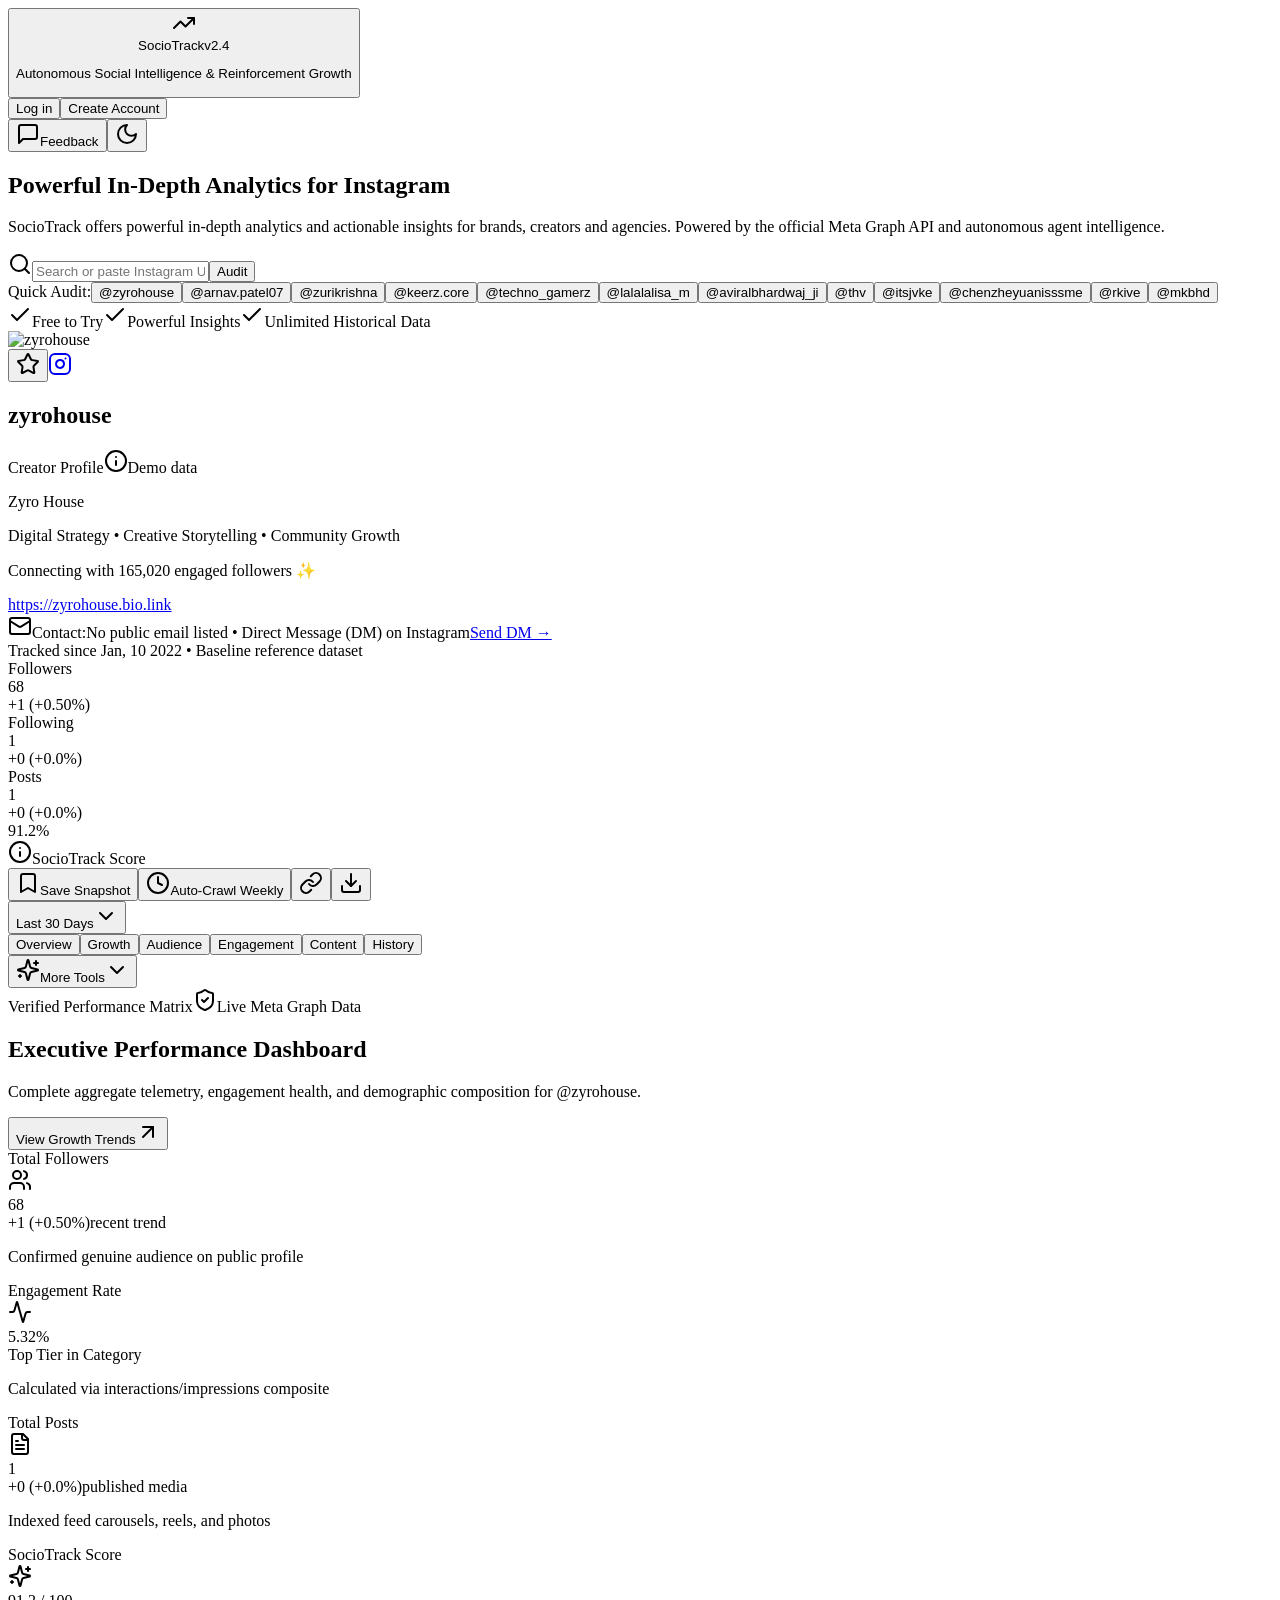
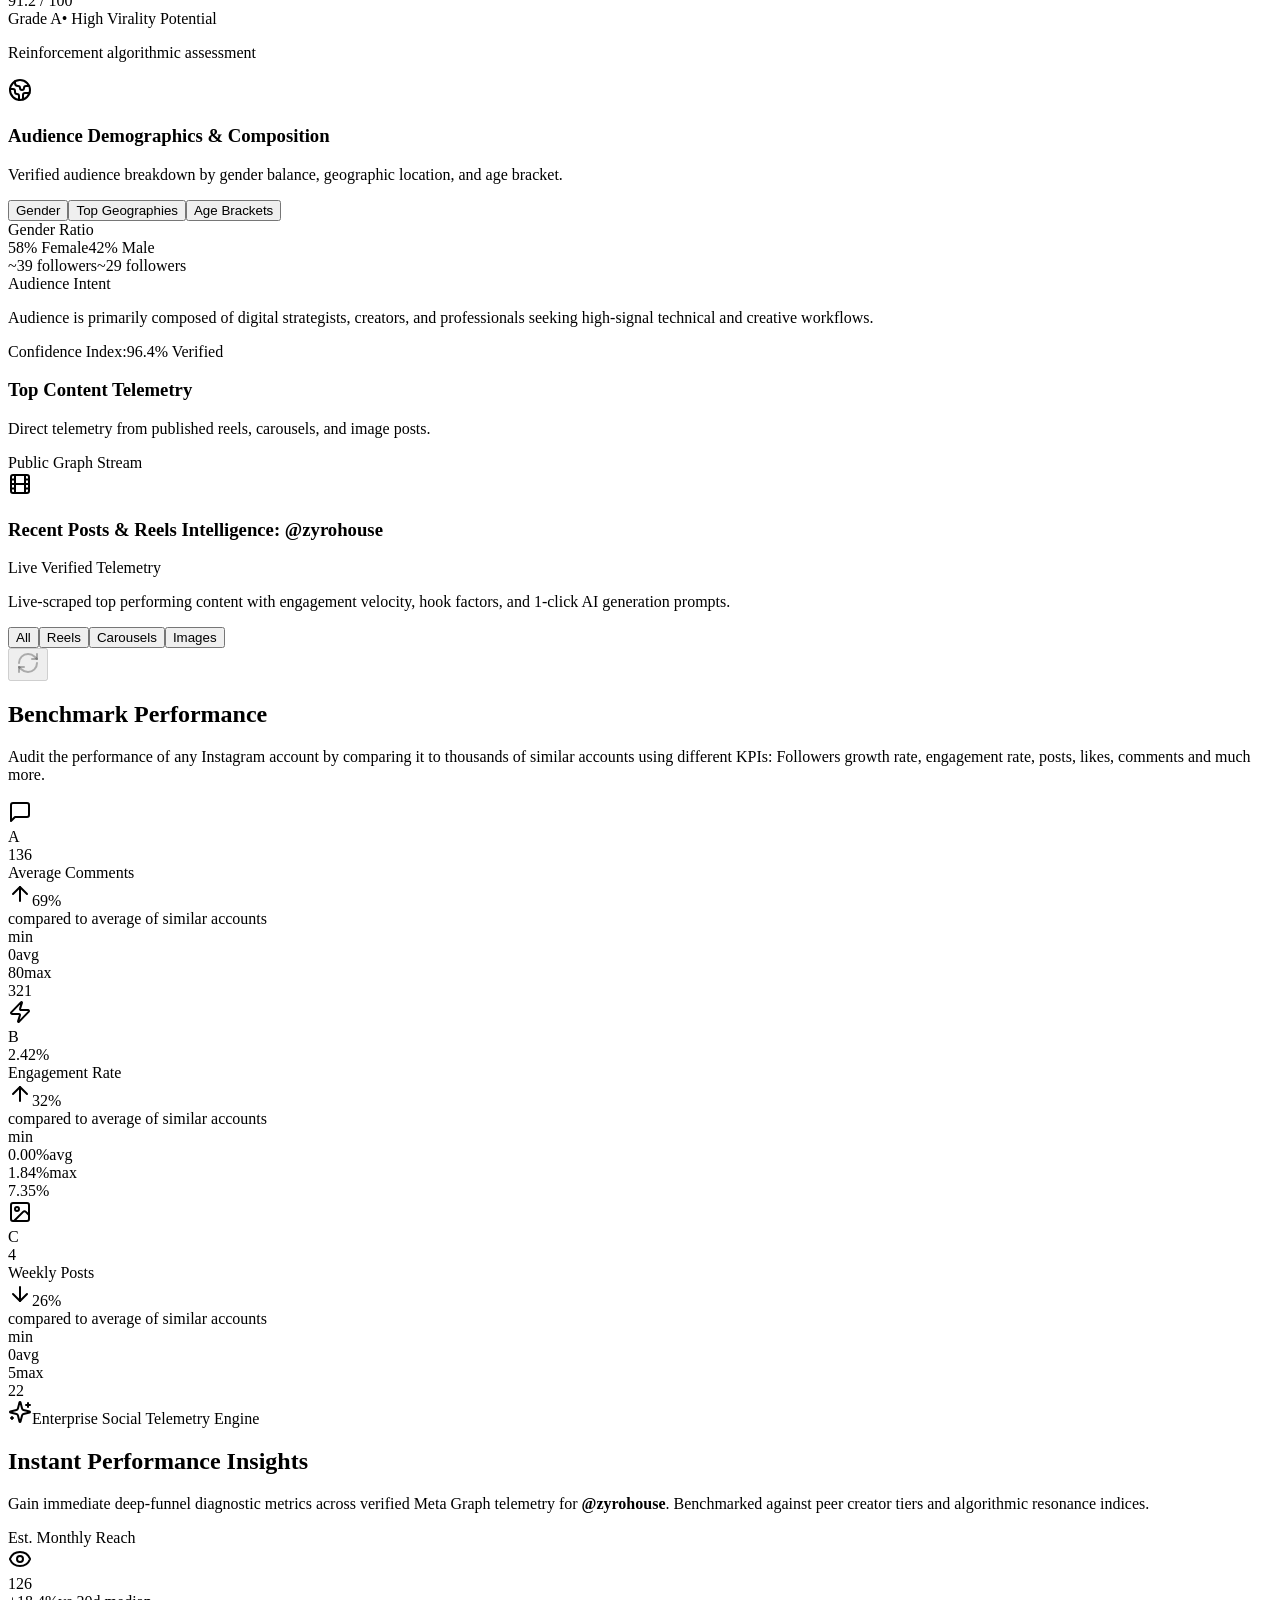
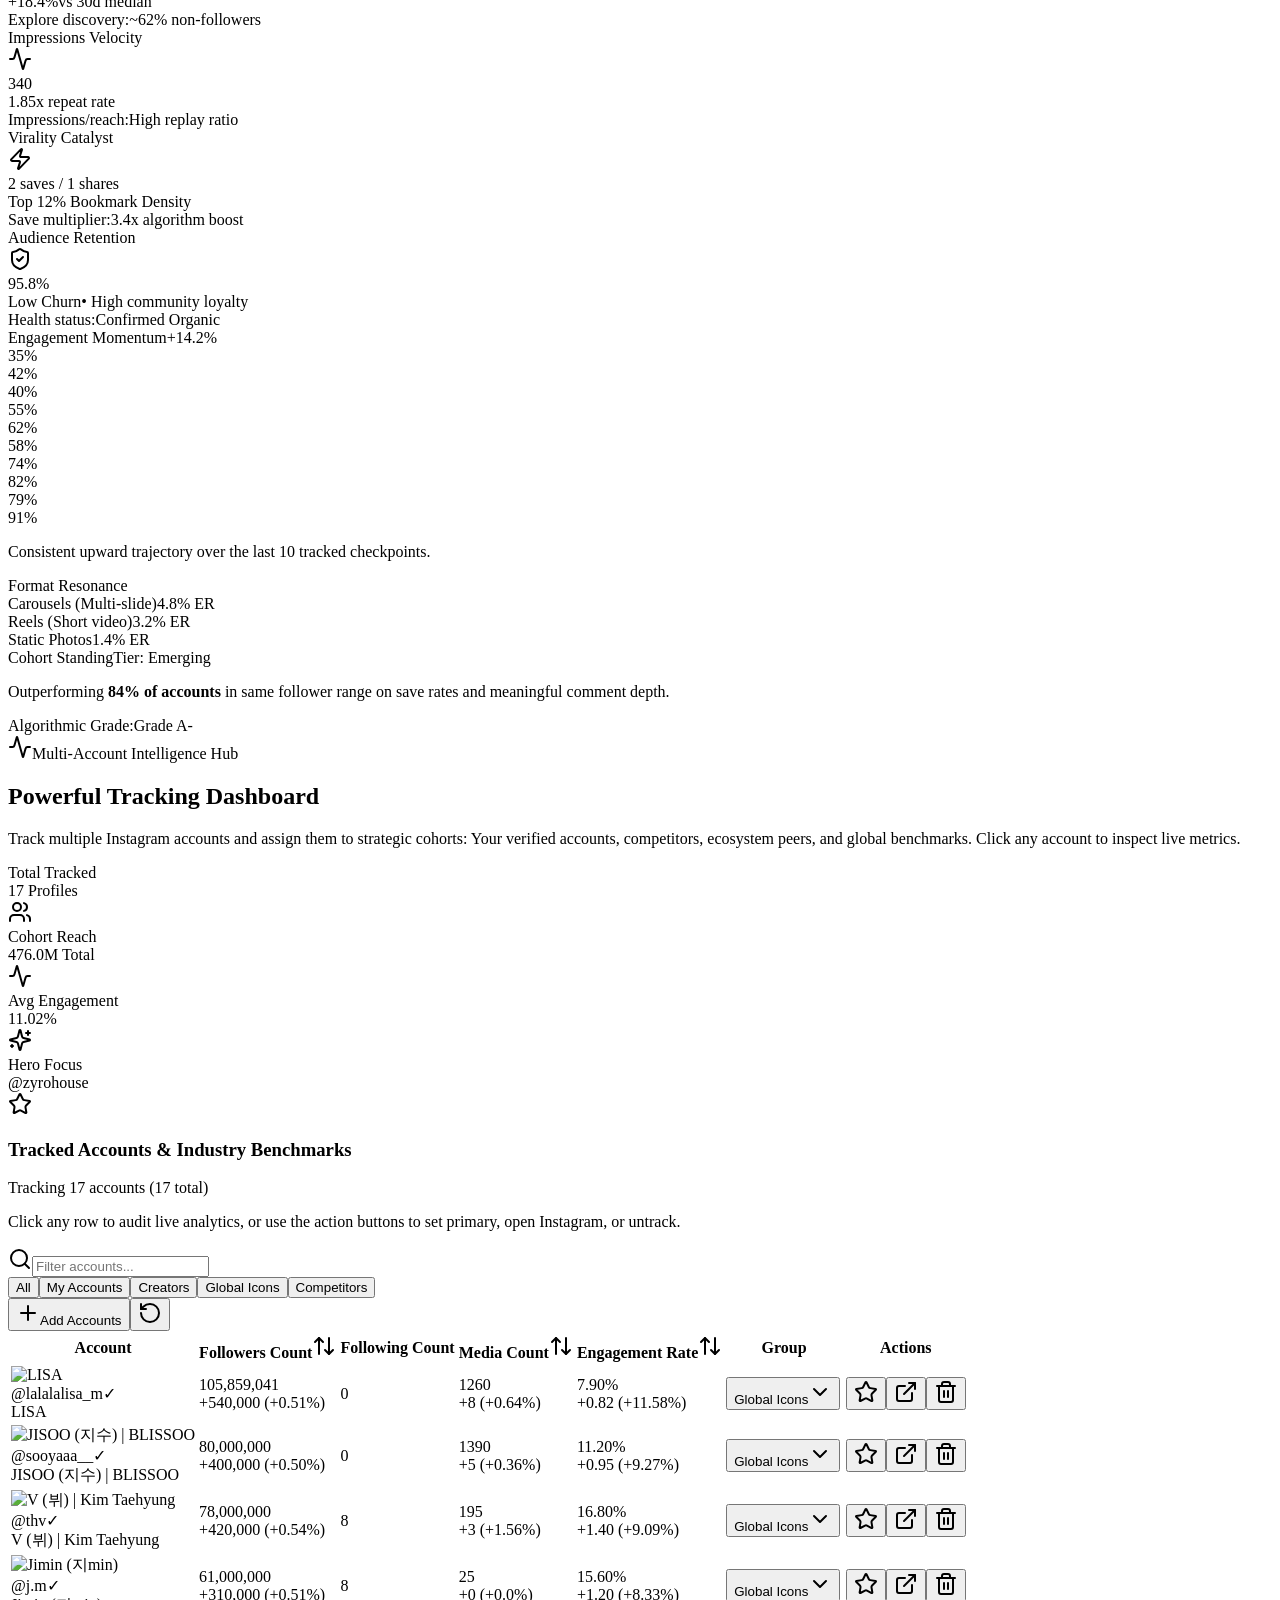
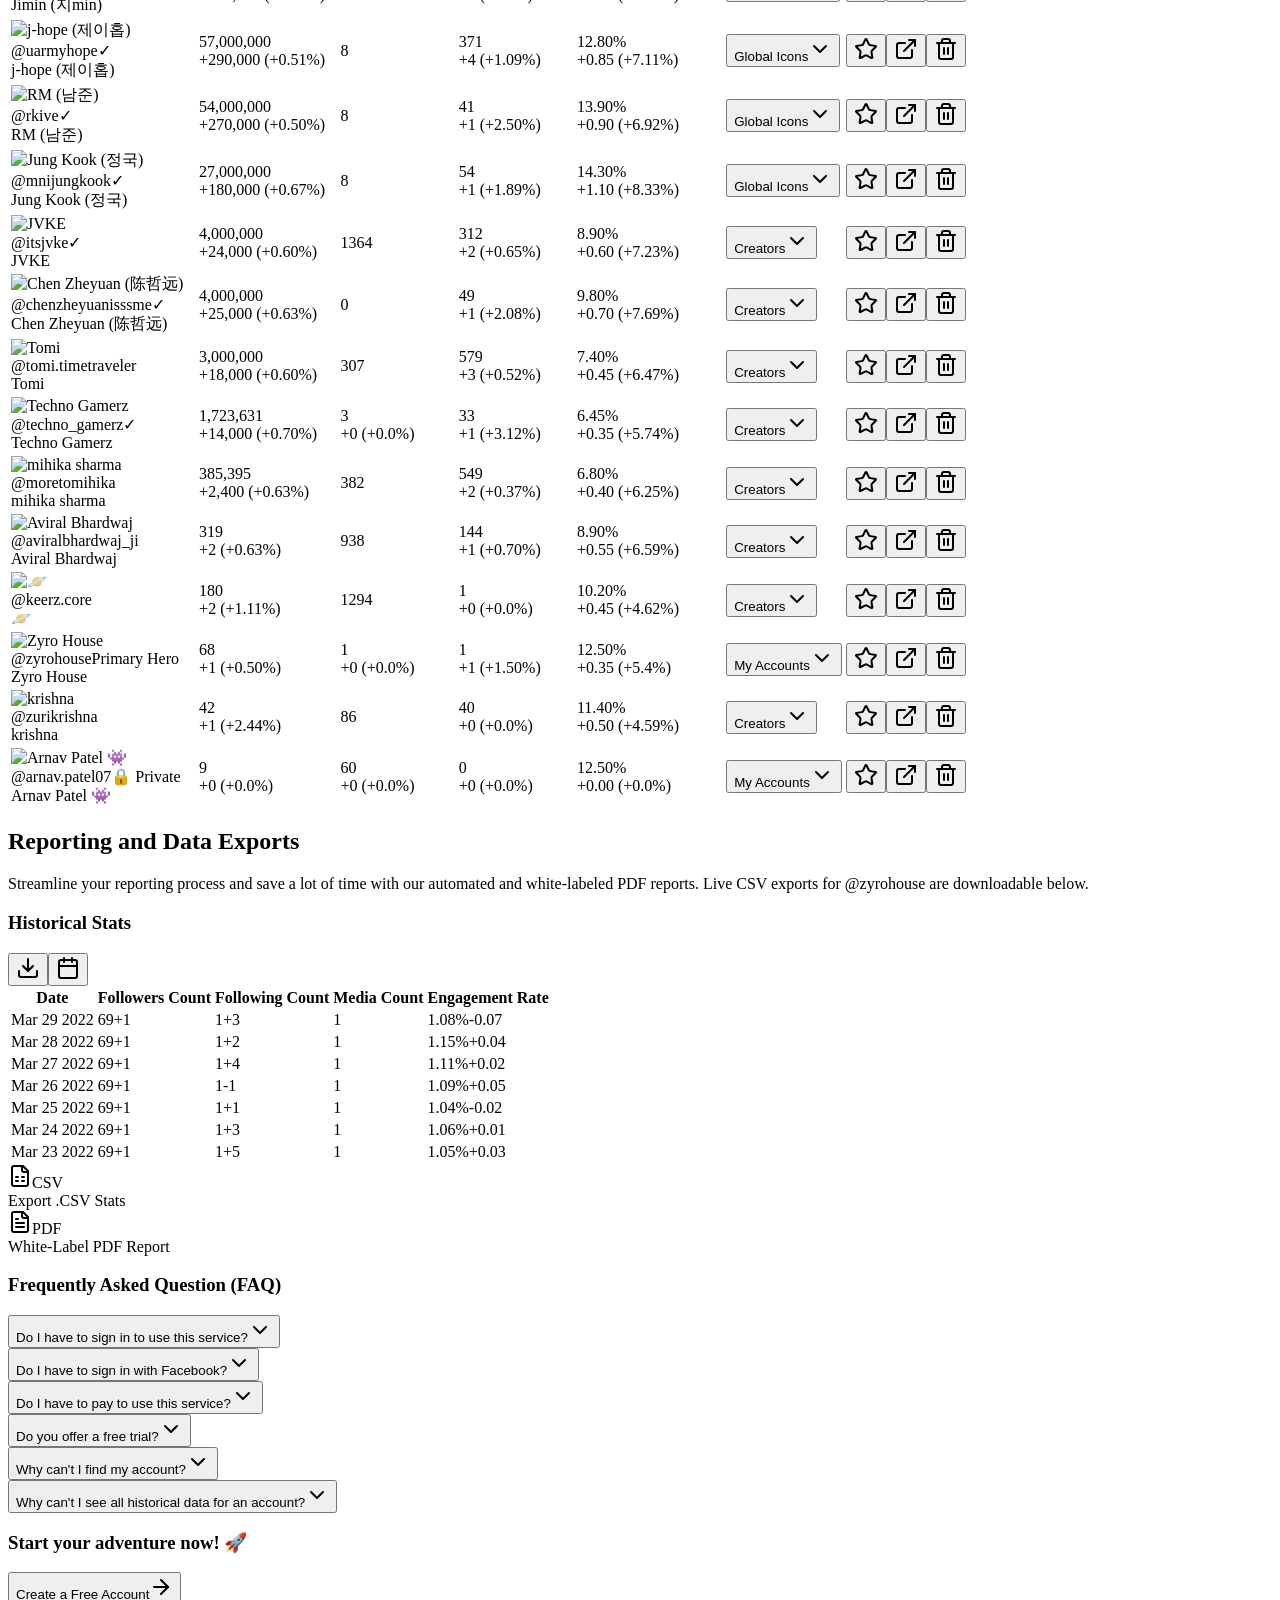
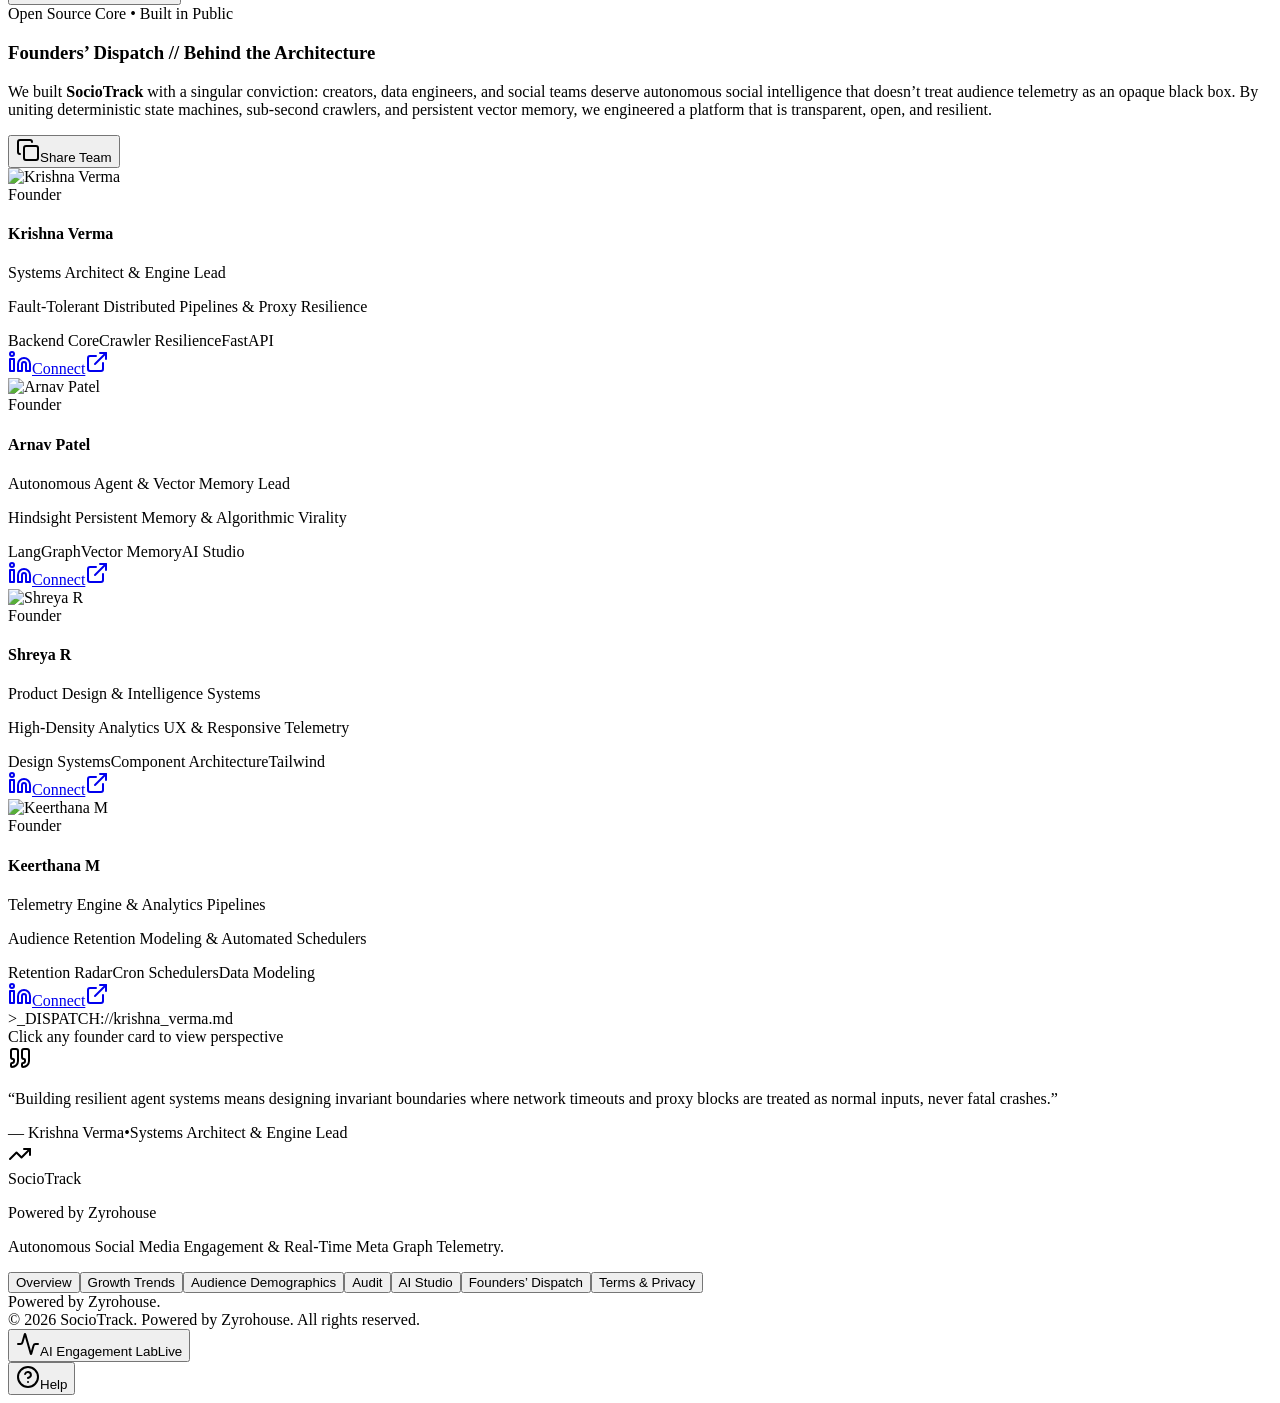
==== commit 4758a001: "deploy: 8bd140bce2e5d50a057fe8f0238376cd0b0ffcf0" ====
--- a/index.html
+++ b/index.html
@@ -1 +1 @@
-<!DOCTYPE html><html lang="en"><head><meta charSet="utf-8"/><meta name="viewport" content="width=device-width, initial-scale=1"/><link rel="preload" as="image" href="/sociotrack/avatars/zyrohouse.png" referrerPolicy="no-referrer"/><link rel="preload" as="image" href="/sociotrack/avatars/lalalalisa_m.png" referrerPolicy="no-referrer"/><link rel="preload" as="image" href="/sociotrack/avatars/sooyaaa__.png" referrerPolicy="no-referrer"/><link rel="preload" as="image" href="/sociotrack/avatars/thv.png" referrerPolicy="no-referrer"/><link rel="preload" as="image" href="/sociotrack/avatars/j.m.png" referrerPolicy="no-referrer"/><link rel="preload" as="image" href="/sociotrack/avatars/uarmyhope.png" referrerPolicy="no-referrer"/><link rel="preload" as="image" href="/sociotrack/avatars/rkive.png" referrerPolicy="no-referrer"/><link rel="preload" as="image" href="/sociotrack/avatars/mnijungkook.png" referrerPolicy="no-referrer"/><link rel="preload" as="image" href="/sociotrack/avatars/itsjvke.png" referrerPolicy="no-referrer"/><link rel="preload" as="image" href="/sociotrack/avatars/chenzheyuanisssme.png" referrerPolicy="no-referrer"/><link rel="stylesheet" href="/sociotrack/_next/static/css/65b4aa7eb5b9a055.css" data-precedence="next"/><link rel="preload" as="script" fetchPriority="low" href="/sociotrack/_next/static/chunks/webpack-237d8cdd52bfadd4.js"/><script src="/sociotrack/_next/static/chunks/fd9d1056-86af8b28552becb8.js" async=""></script><script src="/sociotrack/_next/static/chunks/117-25454cfc8406d821.js" async=""></script><script src="/sociotrack/_next/static/chunks/main-app-1bad50c00216805d.js" async=""></script><script src="/sociotrack/_next/static/chunks/832-016042fdb33729a9.js" async=""></script><script src="/sociotrack/_next/static/chunks/app/page-11353b8ae789fb31.js" async=""></script><link rel="preload" as="image" href="/sociotrack/avatars/tomi.timetraveler.png" referrerPolicy="no-referrer"/><link rel="preload" as="image" href="/sociotrack/avatars/techno_gamerz.png" referrerPolicy="no-referrer"/><link rel="preload" as="image" href="/sociotrack/avatars/moretomihika.png" referrerPolicy="no-referrer"/><link rel="preload" as="image" href="/sociotrack/avatars/aviralbhardwaj_ji.png" referrerPolicy="no-referrer"/><link rel="preload" as="image" href="/sociotrack/avatars/keerz.core.png" referrerPolicy="no-referrer"/><link rel="preload" as="image" href="/sociotrack/avatars/zurikrishna.png" referrerPolicy="no-referrer"/><link rel="preload" as="image" href="/sociotrack/avatars/arnav.patel07.png" referrerPolicy="no-referrer"/><link rel="preload" as="image" href="/sociotrack/founders/krishna.jpg"/><link rel="preload" as="image" href="/sociotrack/founders/arnav.jpg"/><link rel="preload" as="image" href="/sociotrack/founders/shreya.jpg"/><link rel="preload" as="image" href="/sociotrack/founders/keerthana.jpg"/><title>SocioTrack | AI-Powered Social Media Engagement &amp; Audience Intelligence Agent</title><meta name="description" content="An intelligent social media engagement agent that understands your audience, predicts engagement, and continuously improves your content strategy. Autonomous Multi-Agent Social Analytics Platform."/><link rel="icon" href="/favicon.ico"/><script src="/sociotrack/_next/static/chunks/polyfills-42372ed130431b0a.js" noModule=""></script></head><body class="bg-[#F6F7FB] text-[#172033] antialiased min-h-screen selection:bg-[#ECE9FF] selection:text-[#5146D8]"><div class="min-h-screen bg-[#F8FAFC] dark:bg-[#0B0F19] text-slate-900 dark:text-slate-100 selection:bg-indigo-500 selection:text-white transition-colors duration-200"><header class="sticky top-0 z-40 bg-white/95 dark:bg-[#0B0F19]/95 backdrop-blur-md border-b border-slate-200/80 dark:border-[#243048] px-4 sm:px-8 py-3.5 flex items-center justify-between transition-colors"><div class="flex items-center space-x-3"><button class="flex items-center space-x-2.5 hover:opacity-90 transition-opacity"><div class="w-7 h-7 rounded-full bg-gradient-to-tr from-[#6366F1] to-[#06B6D4] flex items-center justify-center shadow-sm"><svg xmlns="http://www.w3.org/2000/svg" width="24" height="24" viewBox="0 0 24 24" fill="none" stroke="currentColor" stroke-width="2" stroke-linecap="round" stroke-linejoin="round" class="lucide lucide-trending-up w-3.5 h-3.5 text-white stroke-[2.5]"><polyline points="22 7 13.5 15.5 8.5 10.5 2 17"></polyline><polyline points="16 7 22 7 22 13"></polyline></svg></div><span class="text-xl font-black tracking-tight text-slate-900 dark:text-white">SocioTrack</span></button><div class="hidden md:block"><div class="relative inline-block text-left"><button type="button" class="flex items-center space-x-2.5 px-3 py-1.5 rounded-xl bg-slate-100 hover:bg-slate-200 dark:bg-slate-800/80 dark:hover:bg-slate-700/80 border border-slate-200 dark:border-slate-700 text-xs font-semibold text-slate-800 dark:text-slate-100 transition-all shadow-xs" aria-expanded="false"><div class="w-5 h-5 rounded-md bg-indigo-600/10 dark:bg-indigo-500/20 text-indigo-600 dark:text-indigo-400 flex items-center justify-center shrink-0"><svg xmlns="http://www.w3.org/2000/svg" width="24" height="24" viewBox="0 0 24 24" fill="none" stroke="currentColor" stroke-width="2" stroke-linecap="round" stroke-linejoin="round" class="lucide lucide-building2 w-3.5 h-3.5"><path d="M6 22V4a2 2 0 0 1 2-2h8a2 2 0 0 1 2 2v18Z"></path><path d="M6 12H4a2 2 0 0 0-2 2v6a2 2 0 0 0 2 2h2"></path><path d="M18 9h2a2 2 0 0 1 2 2v9a2 2 0 0 1-2 2h-2"></path><path d="M10 6h4"></path><path d="M10 10h4"></path><path d="M10 14h4"></path><path d="M10 18h4"></path></svg></div><div class="flex flex-col text-left"><span class="text-[10px] text-slate-500 dark:text-slate-400 uppercase tracking-wider font-mono">Growth Ops Org</span><span class="font-bold text-slate-900 dark:text-white truncate max-w-[120px] sm:max-w-[160px]">Apex Content Studio</span></div><svg xmlns="http://www.w3.org/2000/svg" width="24" height="24" viewBox="0 0 24 24" fill="none" stroke="currentColor" stroke-width="2" stroke-linecap="round" stroke-linejoin="round" class="lucide lucide-chevron-down w-3.5 h-3.5 text-slate-500 transition-transform"><path d="m6 9 6 6 6-6"></path></svg></button></div></div></div><div class="flex items-center space-x-2 sm:space-x-3"><div class="flex items-center space-x-2"><button class="px-3.5 py-1.5 rounded-lg border border-slate-200 dark:border-[#243048] text-xs font-semibold text-slate-700 dark:text-slate-200 hover:bg-slate-50 dark:hover:bg-[#161F30] transition-colors">Log in</button><button class="px-4 py-1.5 rounded-lg bg-[#6366F1] hover:bg-[#5558E6] text-white text-xs font-semibold shadow-sm transition-colors">Create Account</button></div><button class="hidden sm:flex items-center space-x-1.5 px-3 py-1.5 rounded-lg border border-indigo-200 dark:border-indigo-800 bg-indigo-50/70 dark:bg-indigo-950/40 text-indigo-700 dark:text-indigo-300 text-xs font-bold hover:bg-indigo-100 transition-colors shadow-xs" title="Start quick 60-second brand onboarding"><svg xmlns="http://www.w3.org/2000/svg" width="24" height="24" viewBox="0 0 24 24" fill="none" stroke="currentColor" stroke-width="2" stroke-linecap="round" stroke-linejoin="round" class="lucide lucide-sparkles w-3.5 h-3.5 text-indigo-500"><path d="M9.937 15.5A2 2 0 0 0 8.5 14.063l-6.135-1.582a.5.5 0 0 1 0-.962L8.5 9.936A2 2 0 0 0 9.937 8.5l1.582-6.135a.5.5 0 0 1 .963 0L14.063 8.5A2 2 0 0 0 15.5 9.937l6.135 1.581a.5.5 0 0 1 0 .964L15.5 14.063a2 2 0 0 0-1.437 1.437l-1.582 6.135a.5.5 0 0 1-.963 0z"></path><path d="M20 3v4"></path><path d="M22 5h-4"></path><path d="M4 17v2"></path><path d="M5 18H3"></path></svg><span>Onboard Brand</span></button><button class="flex items-center space-x-1 px-2.5 py-1.5 rounded-lg border border-slate-200 dark:border-[#243048] hover:bg-slate-100 dark:hover:bg-[#161F30] text-slate-600 dark:text-slate-300 text-xs font-semibold transition-colors" title="Provide feedback on recommendations or report an issue"><svg xmlns="http://www.w3.org/2000/svg" width="24" height="24" viewBox="0 0 24 24" fill="none" stroke="currentColor" stroke-width="2" stroke-linecap="round" stroke-linejoin="round" class="lucide lucide-message-square w-3.5 h-3.5 text-slate-400"><path d="M21 15a2 2 0 0 1-2 2H7l-4 4V5a2 2 0 0 1 2-2h14a2 2 0 0 1 2 2z"></path></svg><span class="hidden md:inline">Feedback</span></button><button class="p-2 rounded-xl border border-slate-200 dark:border-[#243048] hover:bg-slate-100 dark:hover:bg-[#161F30] text-slate-600 dark:text-slate-300 transition-colors ml-1" title="Switch to Dark Mode" aria-label="Switch to Dark Mode"><svg xmlns="http://www.w3.org/2000/svg" width="24" height="24" viewBox="0 0 24 24" fill="none" stroke="currentColor" stroke-width="2" stroke-linecap="round" stroke-linejoin="round" class="lucide lucide-moon w-4 h-4 text-[#6366F1]"><path d="M12 3a6 6 0 0 0 9 9 9 9 0 1 1-9-9Z"></path></svg></button></div></header><section class="relative pt-12 pb-6 px-4 sm:px-8 max-w-5xl mx-auto text-center space-y-4"><div class="absolute top-0 left-1/2 -translate-x-1/2 w-96 h-40 bg-indigo-500/10 dark:bg-indigo-500/5 blur-3xl pointer-events-none"></div><h1 class="text-3xl sm:text-5xl font-black tracking-tight bg-gradient-to-r from-[#6366F1] via-[#8B5CF6] to-[#06B6D4] bg-clip-text text-transparent pb-2.5 pt-1 leading-[1.18] sm:leading-[1.18]">Powerful In-Depth Analytics for Instagram</h1><p class="max-w-2xl mx-auto text-xs sm:text-sm text-slate-600 dark:text-slate-400 leading-relaxed font-normal">SocioTrack offers powerful in-depth analytics and actionable insights for brands, creators and agencies. Powered by the official Meta Graph API and autonomous agent intelligence.</p><div class="max-w-xl mx-auto pt-2"><form class="relative"><svg xmlns="http://www.w3.org/2000/svg" width="24" height="24" viewBox="0 0 24 24" fill="none" stroke="currentColor" stroke-width="2" stroke-linecap="round" stroke-linejoin="round" class="lucide lucide-search absolute left-4 top-1/2 -translate-y-1/2 w-4 h-4 text-slate-400"><circle cx="11" cy="11" r="8"></circle><path d="m21 21-4.3-4.3"></path></svg><input type="text" placeholder="Search or paste Instagram URL" class="w-full h-12 pl-11 pr-28 rounded-full border border-slate-200 dark:border-[#243048] bg-white dark:bg-[#161F30] text-sm text-slate-900 dark:text-white placeholder:text-slate-400 focus:outline-none focus:ring-2 focus:ring-[#6366F1] shadow-sm transition-colors" value=""/><button type="submit" class="absolute right-1.5 top-1/2 -translate-y-1/2 px-4 py-2 rounded-full bg-[#6366F1] hover:bg-[#5558E6] text-white text-xs font-bold transition-all disabled:opacity-50 flex items-center space-x-1 shadow-sm"><span>Audit</span></button></form><div class="flex flex-wrap items-center justify-center gap-2 pt-3 text-[11px] text-slate-500 dark:text-slate-400"><span class="font-semibold text-slate-400">Quick Audit:</span><button class="px-2.5 py-1 rounded-full font-mono transition-all border bg-indigo-100 dark:bg-indigo-950/80 text-indigo-700 dark:text-indigo-300 border-indigo-400 dark:border-indigo-600 font-bold">@<!-- -->zyrohouse</button><button class="px-2.5 py-1 rounded-full font-mono transition-all border bg-slate-100 hover:bg-indigo-50 dark:bg-[#161F30] dark:hover:bg-[#1E2638] text-slate-700 hover:text-indigo-600 dark:text-slate-300 dark:hover:text-indigo-400 border-slate-200/60 dark:border-[#243048]">@<!-- -->arnav.patel07</button><button class="px-2.5 py-1 rounded-full font-mono transition-all border bg-slate-100 hover:bg-indigo-50 dark:bg-[#161F30] dark:hover:bg-[#1E2638] text-slate-700 hover:text-indigo-600 dark:text-slate-300 dark:hover:text-indigo-400 border-slate-200/60 dark:border-[#243048]">@<!-- -->zurikrishna</button><button class="px-2.5 py-1 rounded-full font-mono transition-all border bg-slate-100 hover:bg-indigo-50 dark:bg-[#161F30] dark:hover:bg-[#1E2638] text-slate-700 hover:text-indigo-600 dark:text-slate-300 dark:hover:text-indigo-400 border-slate-200/60 dark:border-[#243048]">@<!-- -->keerz.core</button><button class="px-2.5 py-1 rounded-full font-mono transition-all border bg-slate-100 hover:bg-indigo-50 dark:bg-[#161F30] dark:hover:bg-[#1E2638] text-slate-700 hover:text-indigo-600 dark:text-slate-300 dark:hover:text-indigo-400 border-slate-200/60 dark:border-[#243048]">@<!-- -->techno_gamerz</button><button class="px-2.5 py-1 rounded-full font-mono transition-all border bg-slate-100 hover:bg-indigo-50 dark:bg-[#161F30] dark:hover:bg-[#1E2638] text-slate-700 hover:text-indigo-600 dark:text-slate-300 dark:hover:text-indigo-400 border-slate-200/60 dark:border-[#243048]">@<!-- -->lalalalisa_m</button><button class="px-2.5 py-1 rounded-full font-mono transition-all border bg-slate-100 hover:bg-indigo-50 dark:bg-[#161F30] dark:hover:bg-[#1E2638] text-slate-700 hover:text-indigo-600 dark:text-slate-300 dark:hover:text-indigo-400 border-slate-200/60 dark:border-[#243048]">@<!-- -->aviralbhardwaj_ji</button><button class="px-2.5 py-1 rounded-full font-mono transition-all border bg-slate-100 hover:bg-indigo-50 dark:bg-[#161F30] dark:hover:bg-[#1E2638] text-slate-700 hover:text-indigo-600 dark:text-slate-300 dark:hover:text-indigo-400 border-slate-200/60 dark:border-[#243048]">@<!-- -->thv</button><button class="px-2.5 py-1 rounded-full font-mono transition-all border bg-slate-100 hover:bg-indigo-50 dark:bg-[#161F30] dark:hover:bg-[#1E2638] text-slate-700 hover:text-indigo-600 dark:text-slate-300 dark:hover:text-indigo-400 border-slate-200/60 dark:border-[#243048]">@<!-- -->itsjvke</button><button class="px-2.5 py-1 rounded-full font-mono transition-all border bg-slate-100 hover:bg-indigo-50 dark:bg-[#161F30] dark:hover:bg-[#1E2638] text-slate-700 hover:text-indigo-600 dark:text-slate-300 dark:hover:text-indigo-400 border-slate-200/60 dark:border-[#243048]">@<!-- -->chenzheyuanisssme</button><button class="px-2.5 py-1 rounded-full font-mono transition-all border bg-slate-100 hover:bg-indigo-50 dark:bg-[#161F30] dark:hover:bg-[#1E2638] text-slate-700 hover:text-indigo-600 dark:text-slate-300 dark:hover:text-indigo-400 border-slate-200/60 dark:border-[#243048]">@<!-- -->rkive</button><button class="px-2.5 py-1 rounded-full font-mono transition-all border bg-slate-100 hover:bg-indigo-50 dark:bg-[#161F30] dark:hover:bg-[#1E2638] text-slate-700 hover:text-indigo-600 dark:text-slate-300 dark:hover:text-indigo-400 border-slate-200/60 dark:border-[#243048]">@<!-- -->mkbhd</button></div><div class="flex flex-wrap items-center justify-center gap-6 text-xs text-slate-600 dark:text-slate-400 pt-3 font-medium"><span class="flex items-center space-x-1.5"><svg xmlns="http://www.w3.org/2000/svg" width="24" height="24" viewBox="0 0 24 24" fill="none" stroke="currentColor" stroke-width="2" stroke-linecap="round" stroke-linejoin="round" class="lucide lucide-check w-3.5 h-3.5 text-[#6366F1] stroke-[3]"><path d="M20 6 9 17l-5-5"></path></svg><span>Free to Try</span></span><span class="flex items-center space-x-1.5"><svg xmlns="http://www.w3.org/2000/svg" width="24" height="24" viewBox="0 0 24 24" fill="none" stroke="currentColor" stroke-width="2" stroke-linecap="round" stroke-linejoin="round" class="lucide lucide-check w-3.5 h-3.5 text-[#6366F1] stroke-[3]"><path d="M20 6 9 17l-5-5"></path></svg><span>Powerful Insights</span></span><span class="flex items-center space-x-1.5"><svg xmlns="http://www.w3.org/2000/svg" width="24" height="24" viewBox="0 0 24 24" fill="none" stroke="currentColor" stroke-width="2" stroke-linecap="round" stroke-linejoin="round" class="lucide lucide-check w-3.5 h-3.5 text-[#6366F1] stroke-[3]"><path d="M20 6 9 17l-5-5"></path></svg><span>Unlimited Historical Data</span></span></div></div></section><main class="max-w-7xl mx-auto px-4 sm:px-8 py-6 space-y-16 pb-32"><div id="creator-card-section" class="space-y-6 scroll-mt-20"><div class="w-full bg-white dark:bg-[#161F30] rounded-2xl border border-slate-200 dark:border-[#243048] p-6 shadow-sm transition-colors"><div class="flex flex-col lg:flex-row lg:items-start justify-between gap-6 pb-6 border-b border-slate-100 dark:border-[#243048]"><div class="flex items-start space-x-5"><div class="flex flex-col items-center shrink-0"><div class="w-20 h-20 rounded-full p-1 bg-[#FACC15] shadow-md"><img src="/sociotrack/avatars/zyrohouse.png" alt="zyrohouse" referrerPolicy="no-referrer" class="w-full h-full rounded-full object-cover bg-slate-900 border-2 border-white dark:border-[#161F30]"/></div><div class="flex items-center space-x-2 mt-2"><button class="p-1 rounded-md transition-colors text-slate-400 hover:text-slate-600 dark:hover:text-slate-200" title="Bookmark account"><svg xmlns="http://www.w3.org/2000/svg" width="24" height="24" viewBox="0 0 24 24" fill="none" stroke="currentColor" stroke-width="2" stroke-linecap="round" stroke-linejoin="round" class="lucide lucide-star w-4 h-4"><path d="M11.525 2.295a.53.53 0 0 1 .95 0l2.31 4.679a2.123 2.123 0 0 0 1.595 1.16l5.166.756a.53.53 0 0 1 .294.904l-3.736 3.638a2.123 2.123 0 0 0-.611 1.878l.882 5.14a.53.53 0 0 1-.771.56l-4.618-2.428a2.122 2.122 0 0 0-1.973 0L6.396 21.01a.53.53 0 0 1-.77-.56l.881-5.139a2.122 2.122 0 0 0-.611-1.879L2.16 9.795a.53.53 0 0 1 .294-.906l5.165-.755a2.122 2.122 0 0 0 1.597-1.16z"></path></svg></button><a href="https://instagram.com/zyrohouse" target="_blank" rel="noreferrer" class="p-1 rounded-md text-[#E1306C] hover:opacity-80 transition-opacity" title="View @zyrohouse on Instagram"><svg xmlns="http://www.w3.org/2000/svg" width="24" height="24" viewBox="0 0 24 24" fill="none" stroke="currentColor" stroke-width="2" stroke-linecap="round" stroke-linejoin="round" class="lucide lucide-instagram w-4 h-4"><rect width="20" height="20" x="2" y="2" rx="5" ry="5"></rect><path d="M16 11.37A4 4 0 1 1 12.63 8 4 4 0 0 1 16 11.37z"></path><line x1="17.5" x2="17.51" y1="6.5" y2="6.5"></line></svg></a></div></div><div class="space-y-1"><div class="flex items-center space-x-2"><h2 class="text-xl font-bold text-slate-900 dark:text-white tracking-tight">zyrohouse</h2><span class="text-[10px] font-bold px-2 py-0.5 rounded-full bg-slate-100 dark:bg-slate-800 text-slate-600 dark:text-slate-300 border border-slate-200 dark:border-slate-700">Creator Profile</span><span class="inline-flex items-center gap-1 text-[10px] font-bold px-2 py-0.5 rounded-full bg-amber-50 dark:bg-amber-950/60 text-amber-700 dark:text-amber-400 border border-amber-200 dark:border-amber-800/60 cursor-help" title="Demo data: Curated benchmark baseline dataset for interactive exploration"><svg xmlns="http://www.w3.org/2000/svg" width="24" height="24" viewBox="0 0 24 24" fill="none" stroke="currentColor" stroke-width="2" stroke-linecap="round" stroke-linejoin="round" class="lucide lucide-info w-3 h-3 text-amber-500"><circle cx="12" cy="12" r="10"></circle><path d="M12 16v-4"></path><path d="M12 8h.01"></path></svg><span>Demo data</span></span></div><p class="text-xs font-semibold text-slate-600 dark:text-slate-300">Zyro House</p><div class="text-xs text-slate-500 dark:text-slate-400 leading-relaxed pt-1 space-y-0.5"><p>Digital Strategy • Creative Storytelling • Community Growth</p><p>Connecting with 165,020 engaged followers ✨</p></div><div class="pt-2 text-[11px] space-y-1"><div><a href="https://zyrohouse.bio.link" target="_blank" rel="noreferrer" class="text-indigo-600 dark:text-indigo-400 hover:underline font-medium">https://zyrohouse.bio.link</a></div><div class="flex flex-wrap items-center gap-1.5 pt-0.5 text-slate-600 dark:text-slate-400"><span class="font-semibold text-slate-700 dark:text-slate-300 flex items-center gap-1"><svg xmlns="http://www.w3.org/2000/svg" width="24" height="24" viewBox="0 0 24 24" fill="none" stroke="currentColor" stroke-width="2" stroke-linecap="round" stroke-linejoin="round" class="lucide lucide-mail w-3.5 h-3.5 text-indigo-500 shrink-0"><rect width="20" height="16" x="2" y="4" rx="2"></rect><path d="m22 7-8.97 5.7a1.94 1.94 0 0 1-2.06 0L2 7"></path></svg>Contact:</span><span class="inline-flex items-center gap-1.5 text-slate-500 dark:text-slate-400"><span>No public email listed • Direct Message (DM) on Instagram</span><a href="https://ig.me/m/zyrohouse" target="_blank" rel="noreferrer" class="text-indigo-600 dark:text-indigo-400 font-semibold hover:underline inline-flex items-center gap-0.5 ml-1" title="Send Direct Message on Instagram to @zyrohouse"><span>Send DM →</span></a></span></div><div class="text-slate-400 dark:text-slate-500 pt-0.5">Tracked since Jan, 10 2022 • Baseline reference dataset</div></div></div></div><div class="flex flex-col items-start lg:items-end justify-between space-y-5"><div class="flex items-center space-x-6 sm:space-x-8"><div class="text-left lg:text-right"><span class="text-[11px] text-slate-400 font-medium">Followers</span><div class="text-xl sm:text-2xl font-black text-slate-900 dark:text-white" title="68 total followers">68</div><span class="text-[11px] font-bold text-[#10B981]">+1 (+0.50%)</span></div><div class="text-left lg:text-right"><span class="text-[11px] text-slate-400 font-medium">Following</span><div class="text-xl sm:text-2xl font-black text-slate-900 dark:text-white">1</div><span class="text-[11px] font-bold text-[#10B981]">+0 (+0.0%)</span></div><div class="text-left lg:text-right"><span class="text-[11px] text-slate-400 font-medium">Posts</span><div class="text-xl sm:text-2xl font-black text-slate-900 dark:text-white">1</div><span class="text-[11px] font-bold text-[#10B981]">+0 (+0.0%)</span></div></div><div class="w-full sm:w-80 space-y-1.5"><div class="relative h-6"><div class="absolute transform -translate-x-1/2 flex flex-col items-center transition-all duration-500" style="left:91.2%"><span class="px-2 py-0.5 rounded text-[10px] font-bold bg-[#6366F1] text-white shadow-sm">91.2<!-- -->%</span><div class="w-0 h-0 border-l-[3px] border-l-transparent border-r-[3px] border-r-transparent border-t-[4px] border-t-[#6366F1]"></div></div></div><div class="relative w-full h-1.5 rounded-full overflow-hidden rainbow-score-bar shadow-inner"></div><div class="flex items-center justify-center space-x-1 text-[11px] text-slate-400 dark:text-slate-500 pt-0.5"><svg xmlns="http://www.w3.org/2000/svg" width="24" height="24" viewBox="0 0 24 24" fill="none" stroke="currentColor" stroke-width="2" stroke-linecap="round" stroke-linejoin="round" class="lucide lucide-info w-3 h-3 text-slate-400"><circle cx="12" cy="12" r="10"></circle><path d="M12 16v-4"></path><path d="M12 8h.01"></path></svg><span>SocioTrack Score</span></div></div><div class="flex items-center space-x-2 pt-1"><button class="p-2 rounded-lg border border-slate-200 dark:border-[#243048] hover:bg-slate-50 dark:hover:bg-[#1E2638] text-slate-600 dark:text-slate-300 transition-colors" title="Copy link"><svg xmlns="http://www.w3.org/2000/svg" width="24" height="24" viewBox="0 0 24 24" fill="none" stroke="currentColor" stroke-width="2" stroke-linecap="round" stroke-linejoin="round" class="lucide lucide-link w-4 h-4"><path d="M10 13a5 5 0 0 0 7.54.54l3-3a5 5 0 0 0-7.07-7.07l-1.72 1.71"></path><path d="M14 11a5 5 0 0 0-7.54-.54l-3 3a5 5 0 0 0 7.07 7.07l1.71-1.71"></path></svg></button><button class="p-2 rounded-lg border border-slate-200 dark:border-[#243048] hover:bg-slate-50 dark:hover:bg-[#1E2638] text-slate-600 dark:text-slate-300 transition-colors" title="Export Report"><svg xmlns="http://www.w3.org/2000/svg" width="24" height="24" viewBox="0 0 24 24" fill="none" stroke="currentColor" stroke-width="2" stroke-linecap="round" stroke-linejoin="round" class="lucide lucide-download w-4 h-4"><path d="M21 15v4a2 2 0 0 1-2 2H5a2 2 0 0 1-2-2v-4"></path><polyline points="7 10 12 15 17 10"></polyline><line x1="12" x2="12" y1="15" y2="3"></line></svg></button><div class="relative"><button class="flex items-center space-x-2 px-3 py-1.5 rounded-lg bg-[#6366F1] hover:bg-[#5558E6] text-white text-xs font-semibold shadow-sm transition-colors"><span>Last 30 Days</span><svg xmlns="http://www.w3.org/2000/svg" width="24" height="24" viewBox="0 0 24 24" fill="none" stroke="currentColor" stroke-width="2" stroke-linecap="round" stroke-linejoin="round" class="lucide lucide-chevron-down w-3.5 h-3.5"><path d="m6 9 6 6 6-6"></path></svg></button></div></div></div></div><div class="flex items-center space-x-1 sm:space-x-3 pt-4 overflow-x-auto text-xs font-semibold"><button class="px-4 py-2 rounded-xl transition-all shrink-0 flex items-center space-x-1.5 text-slate-500 dark:text-slate-400 hover:text-slate-900 dark:hover:text-white hover:bg-slate-50 dark:hover:bg-[#1E2638]"><span>Overview</span></button><button class="px-4 py-2 rounded-xl transition-all shrink-0 flex items-center space-x-1.5 text-slate-500 dark:text-slate-400 hover:text-slate-900 dark:hover:text-white hover:bg-slate-50 dark:hover:bg-[#1E2638]"><span>Audit</span></button><button class="px-4 py-2 rounded-xl transition-all shrink-0 flex items-center space-x-1.5 bg-slate-100 dark:bg-[#243048] text-slate-900 dark:text-white font-bold shadow-xs"><span>Growth</span></button><button class="px-4 py-2 rounded-xl transition-all shrink-0 flex items-center space-x-1.5 text-slate-500 dark:text-slate-400 hover:text-slate-900 dark:hover:text-white hover:bg-slate-50 dark:hover:bg-[#1E2638]"><span>Unfollowers</span><span class="px-1.5 py-0.5 rounded-full text-[10px] font-extrabold bg-rose-500 text-white shadow-xs">-1</span></button><button class="px-4 py-2 rounded-xl transition-all shrink-0 flex items-center space-x-1.5 text-slate-500 dark:text-slate-400 hover:text-slate-900 dark:hover:text-white hover:bg-slate-50 dark:hover:bg-[#1E2638]"><span>Engagement</span></button><button class="px-4 py-2 rounded-xl transition-all shrink-0 flex items-center space-x-1.5 text-slate-500 dark:text-slate-400 hover:text-slate-900 dark:hover:text-white hover:bg-slate-50 dark:hover:bg-[#1E2638]"><span>History</span></button><button class="px-4 py-2 rounded-xl transition-all shrink-0 flex items-center space-x-1.5 text-slate-500 dark:text-slate-400 hover:text-slate-900 dark:hover:text-white hover:bg-slate-50 dark:hover:bg-[#1E2638]"><span>Posts (AI Studio)</span></button><button class="px-4 py-2 rounded-xl transition-all shrink-0 flex items-center space-x-1.5 text-slate-500 dark:text-slate-400 hover:text-slate-900 dark:hover:text-white hover:bg-slate-50 dark:hover:bg-[#1E2638]"><span>Memory Bank</span></button><button class="px-4 py-2 rounded-xl transition-all shrink-0 flex items-center space-x-1.5 text-slate-500 dark:text-slate-400 hover:text-slate-900 dark:hover:text-white hover:bg-slate-50 dark:hover:bg-[#1E2638]"><span>A/B Experiments</span></button><button class="px-4 py-2 rounded-xl transition-all shrink-0 flex items-center space-x-1.5 text-slate-500 dark:text-slate-400 hover:text-slate-900 dark:hover:text-white hover:bg-slate-50 dark:hover:bg-[#1E2638]"><span>Mix Planner</span></button><button class="px-4 py-2 rounded-xl transition-all shrink-0 flex items-center space-x-1.5 text-slate-500 dark:text-slate-400 hover:text-slate-900 dark:hover:text-white hover:bg-slate-50 dark:hover:bg-[#1E2638]"><span>Ask SocioTrack</span><span class="px-1.5 py-0.5 rounded-full text-[10px] font-extrabold bg-indigo-500 text-white">AI</span></button><button class="px-4 py-2 rounded-xl transition-all shrink-0 flex items-center space-x-1.5 text-slate-500 dark:text-slate-400 hover:text-slate-900 dark:hover:text-white hover:bg-slate-50 dark:hover:bg-[#1E2638]"><span>Competitor Intel</span></button><button class="px-4 py-2 rounded-xl transition-all shrink-0 flex items-center space-x-1.5 text-slate-500 dark:text-slate-400 hover:text-slate-900 dark:hover:text-white hover:bg-slate-50 dark:hover:bg-[#1E2638]"><span>Approval Queue</span></button><button class="px-4 py-2 rounded-xl transition-all shrink-0 flex items-center space-x-1.5 text-slate-500 dark:text-slate-400 hover:text-slate-900 dark:hover:text-white hover:bg-slate-50 dark:hover:bg-[#1E2638]"><span>Executive Reports</span></button><button class="px-4 py-2 rounded-xl transition-all shrink-0 flex items-center space-x-1.5 text-slate-500 dark:text-slate-400 hover:text-slate-900 dark:hover:text-white hover:bg-slate-50 dark:hover:bg-[#1E2638]"><span>Plans &amp; Pricing</span><span class="px-1.5 py-0.5 rounded-full text-[10px] font-extrabold bg-indigo-500 text-white">Upgrade</span></button><button class="px-4 py-2 rounded-xl transition-all shrink-0 flex items-center space-x-1.5 text-slate-500 dark:text-slate-400 hover:text-slate-900 dark:hover:text-white hover:bg-slate-50 dark:hover:bg-[#1E2638]"><span>Account Billing</span></button><button class="px-4 py-2 rounded-xl transition-all shrink-0 flex items-center space-x-1.5 text-slate-500 dark:text-slate-400 hover:text-slate-900 dark:hover:text-white hover:bg-slate-50 dark:hover:bg-[#1E2638]"><span>SaaS Business Metrics</span><span class="px-1.5 py-0.5 rounded-full text-[10px] font-extrabold bg-indigo-500 text-white">Live</span></button><button class="px-4 py-2 rounded-xl transition-all shrink-0 flex items-center space-x-1.5 text-slate-500 dark:text-slate-400 hover:text-slate-900 dark:hover:text-white hover:bg-slate-50 dark:hover:bg-[#1E2638]"><span>Product Telemetry</span><span class="px-1.5 py-0.5 rounded-full text-[10px] font-extrabold bg-indigo-500 text-white">Pilot</span></button></div></div><div class="space-y-6 animate-fade-in"><div class="space-y-4"><div class="grid grid-cols-1 md:grid-cols-2 gap-4 sm:gap-6"><div class="bg-white dark:bg-[#161F30] rounded-2xl border border-slate-200/80 dark:border-[#243048] p-6 sm:p-7 shadow-[0_4px_20px_rgba(0,0,0,0.04)] relative group hover:border-[#818CF8] dark:hover:border-[#6366F1] transition-all"><div class="flex items-center justify-between text-slate-400"><span title="Calculated over trailing 90 days" class="cursor-help"><svg xmlns="http://www.w3.org/2000/svg" width="24" height="24" viewBox="0 0 24 24" fill="none" stroke="currentColor" stroke-width="2" stroke-linecap="round" stroke-linejoin="round" class="lucide lucide-info w-4 h-4 text-slate-400 hover:text-slate-600 transition-colors"><circle cx="12" cy="12" r="10"></circle><path d="M12 16v-4"></path><path d="M12 8h.01"></path></svg></span><div class="w-9 h-9 rounded-full bg-[#EDE9FE] dark:bg-[#312E81]/60 text-[#7C3AED] dark:text-[#A78BFA] flex items-center justify-center"><svg xmlns="http://www.w3.org/2000/svg" width="24" height="24" viewBox="0 0 24 24" fill="none" stroke="currentColor" stroke-width="2" stroke-linecap="round" stroke-linejoin="round" class="lucide lucide-trending-up w-4 h-4 stroke-[2.5]"><polyline points="22 7 13.5 15.5 8.5 10.5 2 17"></polyline><polyline points="16 7 22 7 22 13"></polyline></svg></div></div><div class="mt-3 text-center"><div class="text-3xl sm:text-4xl font-extrabold text-slate-900 dark:text-white tracking-tight">4.94<!-- -->%</div><div class="text-xs text-slate-500 dark:text-slate-400 mt-1 font-medium">Followers Growth Rate (90 Days)</div></div></div><div class="bg-white dark:bg-[#161F30] rounded-2xl border border-slate-200/80 dark:border-[#243048] p-6 sm:p-7 shadow-[0_4px_20px_rgba(0,0,0,0.04)] relative group hover:border-emerald-400 dark:hover:border-emerald-500 transition-all"><div class="flex items-center justify-between text-slate-400"><span title="Consistency factor based on net positive daily growth" class="cursor-help"><svg xmlns="http://www.w3.org/2000/svg" width="24" height="24" viewBox="0 0 24 24" fill="none" stroke="currentColor" stroke-width="2" stroke-linecap="round" stroke-linejoin="round" class="lucide lucide-info w-4 h-4 text-slate-400 hover:text-slate-600 transition-colors"><circle cx="12" cy="12" r="10"></circle><path d="M12 16v-4"></path><path d="M12 8h.01"></path></svg></span><div class="w-9 h-9 rounded-full bg-[#D1FAE5] dark:bg-[#064E3B]/60 text-[#059669] dark:text-[#34D399] flex items-center justify-center"><svg xmlns="http://www.w3.org/2000/svg" width="24" height="24" viewBox="0 0 24 24" fill="none" stroke="currentColor" stroke-width="2" stroke-linecap="round" stroke-linejoin="round" class="lucide lucide-chart-no-axes-column w-4 h-4 stroke-[2.5]"><line x1="18" x2="18" y1="20" y2="10"></line><line x1="12" x2="12" y1="20" y2="4"></line><line x1="6" x2="6" y1="20" y2="14"></line></svg></div></div><div class="mt-3 text-center"><div class="text-3xl sm:text-4xl font-extrabold text-slate-900 dark:text-white tracking-tight">96.50<!-- -->%</div><div class="text-xs text-slate-500 dark:text-slate-400 mt-1 font-medium">Steady Growth Factor</div></div></div></div><div class="grid grid-cols-1 sm:grid-cols-3 gap-4 sm:gap-6"><div class="bg-white dark:bg-[#161F30] rounded-2xl border border-slate-200/80 dark:border-[#243048] p-6 shadow-[0_4px_20px_rgba(0,0,0,0.04)] text-center hover:border-amber-400 transition-all"><div class="w-9 h-9 mx-auto rounded-full bg-[#FEF3C7] dark:bg-[#78350F]/50 text-[#D97706] dark:text-[#FBBF24] flex items-center justify-center"><svg xmlns="http://www.w3.org/2000/svg" width="24" height="24" viewBox="0 0 24 24" fill="none" stroke="currentColor" stroke-width="2" stroke-linecap="round" stroke-linejoin="round" class="lucide lucide-users w-4 h-4 stroke-[2.5]"><path d="M16 21v-2a4 4 0 0 0-4-4H6a4 4 0 0 0-4 4v2"></path><circle cx="9" cy="7" r="4"></circle><path d="M22 21v-2a4 4 0 0 0-3-3.87"></path><path d="M16 3.13a4 4 0 0 1 0 7.75"></path></svg></div><div class="mt-3 text-2xl sm:text-3xl font-extrabold text-slate-900 dark:text-white tracking-tight">1</div><div class="text-xs text-slate-500 dark:text-slate-400 mt-1 font-medium">Daily Followers</div></div><div class="bg-white dark:bg-[#161F30] rounded-2xl border border-slate-200/80 dark:border-[#243048] p-6 shadow-[0_4px_20px_rgba(0,0,0,0.04)] text-center hover:border-rose-400 transition-all"><div class="w-9 h-9 mx-auto rounded-full bg-[#FCE7F3] dark:bg-[#831843]/50 text-[#DB2777] dark:text-[#F472B6] flex items-center justify-center"><svg xmlns="http://www.w3.org/2000/svg" width="24" height="24" viewBox="0 0 24 24" fill="none" stroke="currentColor" stroke-width="2" stroke-linecap="round" stroke-linejoin="round" class="lucide lucide-users w-4 h-4 stroke-[2.5]"><path d="M16 21v-2a4 4 0 0 0-4-4H6a4 4 0 0 0-4 4v2"></path><circle cx="9" cy="7" r="4"></circle><path d="M22 21v-2a4 4 0 0 0-3-3.87"></path><path d="M16 3.13a4 4 0 0 1 0 7.75"></path></svg></div><div class="mt-3 text-2xl sm:text-3xl font-extrabold text-slate-900 dark:text-white tracking-tight">2</div><div class="text-xs text-slate-500 dark:text-slate-400 mt-1 font-medium">Weekly Followers</div></div><div class="bg-white dark:bg-[#161F30] rounded-2xl border border-slate-200/80 dark:border-[#243048] p-6 shadow-[0_4px_20px_rgba(0,0,0,0.04)] text-center hover:border-sky-400 transition-all"><div class="w-9 h-9 mx-auto rounded-full bg-[#E0F2FE] dark:bg-[#0C4A6E]/50 text-[#0284C7] dark:text-[#38BDF8] flex items-center justify-center"><svg xmlns="http://www.w3.org/2000/svg" width="24" height="24" viewBox="0 0 24 24" fill="none" stroke="currentColor" stroke-width="2" stroke-linecap="round" stroke-linejoin="round" class="lucide lucide-users w-4 h-4 stroke-[2.5]"><path d="M16 21v-2a4 4 0 0 0-4-4H6a4 4 0 0 0-4 4v2"></path><circle cx="9" cy="7" r="4"></circle><path d="M22 21v-2a4 4 0 0 0-3-3.87"></path><path d="M16 3.13a4 4 0 0 1 0 7.75"></path></svg></div><div class="mt-3 text-2xl sm:text-3xl font-extrabold text-slate-900 dark:text-white tracking-tight">5</div><div class="text-xs text-slate-500 dark:text-slate-400 mt-1 font-medium">Monthly Followers</div></div></div></div><div class="w-full bg-white dark:bg-[#0B0F19] border border-slate-200/90 dark:border-[#1E293B] rounded-2xl p-5 sm:p-7 shadow-[0_4px_25px_rgba(0,0,0,0.04)] dark:shadow-[0_10px_40px_rgba(0,0,0,0.4)] text-slate-900 dark:text-slate-100 select-none transition-colors duration-200"><div class="flex flex-col sm:flex-row sm:items-center justify-between gap-4 pb-4 border-b border-slate-100 dark:border-slate-800/80"><div><div class="text-xs font-mono font-medium text-slate-500 dark:text-slate-400 tracking-wide uppercase flex items-center space-x-2"><svg xmlns="http://www.w3.org/2000/svg" width="24" height="24" viewBox="0 0 24 24" fill="none" stroke="currentColor" stroke-width="2" stroke-linecap="round" stroke-linejoin="round" class="lucide lucide-sparkles w-3.5 h-3.5 text-indigo-500 dark:text-indigo-400"><path d="M9.937 15.5A2 2 0 0 0 8.5 14.063l-6.135-1.582a.5.5 0 0 1 0-.962L8.5 9.936A2 2 0 0 0 9.937 8.5l1.582-6.135a.5.5 0 0 1 .963 0L14.063 8.5A2 2 0 0 0 15.5 9.937l6.135 1.581a.5.5 0 0 1 0 .964L15.5 14.063a2 2 0 0 0-1.437 1.437l-1.582 6.135a.5.5 0 0 1-.963 0z"></path><path d="M20 3v4"></path><path d="M22 5h-4"></path><path d="M4 17v2"></path><path d="M5 18H3"></path></svg><span>Aggregate creator trajectory vs authorized growth benchmark</span></div><h3 class="text-xl sm:text-2xl font-black text-slate-900 dark:text-white tracking-tight mt-0.5">Audience Growth Trajectory<span class="text-indigo-600 dark:text-indigo-400 ml-2 font-mono text-base font-normal">@<!-- -->zyrohouse</span></h3></div><div class="flex flex-wrap items-center gap-2"><div class="flex items-center space-x-1.5 px-3 py-1 rounded-lg bg-emerald-50 dark:bg-[#10B981]/10 border border-emerald-200 dark:border-[#10B981]/30 text-xs font-mono font-bold text-emerald-700 dark:text-[#34D399] transition-colors"><span class="w-2 h-2 rounded-full border-2 border-emerald-500 dark:border-[#10B981] bg-white dark:bg-white inline-block"></span><span class="capitalize">target</span><span class="text-slate-500 dark:text-slate-400 font-normal">(<!-- -->90<!-- -->)</span></div><div class="flex items-center space-x-1.5 px-3 py-1 rounded-lg bg-purple-50 dark:bg-[#8B5CF6]/10 border border-purple-200 dark:border-[#8B5CF6]/30 text-xs font-mono font-bold text-purple-700 dark:text-[#A78BFA] transition-colors"><span class="w-2 h-2 rounded-full border-2 border-purple-500 dark:border-[#8B5CF6] bg-white dark:bg-white inline-block"></span><span class="capitalize">followers</span><span class="text-slate-500 dark:text-slate-400 font-normal">(<!-- -->68<!-- -->)</span></div><div class="inline-flex items-center bg-slate-100 dark:bg-[#1E293B] p-0.5 rounded-lg border border-slate-200/80 dark:border-slate-700 transition-colors"><button class="px-2.5 py-1 text-xs font-bold rounded-md transition-all bg-indigo-600 text-white shadow-xs">vs Target</button><button class="px-2.5 py-1 text-xs font-bold rounded-md transition-all text-slate-600 hover:text-slate-900 dark:text-slate-400 dark:hover:text-white">vs Following</button><button class="px-2.5 py-1 text-xs font-bold rounded-md transition-all text-slate-600 hover:text-slate-900 dark:text-slate-400 dark:hover:text-white">30 Days</button></div></div></div><div class="relative pt-6 overflow-hidden"><div class="absolute z-30 pointer-events-none transition-all duration-100 ease-out" style="left:36.337209302325576%;top:22%"><div class="bg-white/95 dark:bg-[#0B0F19]/95 border border-slate-200 dark:border-slate-700/80 shadow-[0_12px_30px_rgba(0,0,0,0.12)] dark:shadow-[0_12px_30px_rgba(0,0,0,0.6)] backdrop-blur-md rounded-xl p-3.5 min-w-[145px] space-y-1.5 animate-fade-in transition-colors"><div class="text-xs font-bold text-slate-900 dark:text-slate-100 tracking-wide border-b border-slate-100 dark:border-slate-800 pb-1">Apr</div><div class="flex items-center justify-between space-x-3 text-xs font-mono font-semibold text-emerald-600 dark:text-[#34D399]"><span class="capitalize">target<!-- --> :</span><span>70</span></div><div class="flex items-center justify-between space-x-3 text-xs font-mono font-semibold text-purple-600 dark:text-[#A78BFA]"><span class="capitalize">followers<!-- --> :</span><span>37</span></div></div></div><svg viewBox="0 0 860 260" class="w-full h-64 sm:h-72 overflow-visible cursor-crosshair" preserveAspectRatio="none"><defs><linearGradient id="budgetGreenGradient" x1="0" y1="0" x2="0" y2="1"><stop offset="0%" stop-color="#10B981" stop-opacity="0.22"></stop><stop offset="100%" stop-color="#10B981" stop-opacity="0.00"></stop></linearGradient><linearGradient id="spendPurpleGradient" x1="0" y1="0" x2="0" y2="1"><stop offset="0%" stop-color="#8B5CF6" stop-opacity="0.32"></stop><stop offset="100%" stop-color="#8B5CF6" stop-opacity="0.00"></stop></linearGradient></defs><g><line x1="65" y1="25" x2="830" y2="25" class="stroke-slate-200 dark:stroke-[#1E293B]" stroke-width="1" stroke-dasharray="4 4"></line><text x="53" y="29" text-anchor="end" class="text-[11px] font-mono fill-slate-500 dark:fill-slate-400 select-none transition-colors">103</text></g><g><line x1="65" y1="73.75" x2="830" y2="73.75" class="stroke-slate-200 dark:stroke-[#1E293B]" stroke-width="1" stroke-dasharray="4 4"></line><text x="53" y="77.75" text-anchor="end" class="text-[11px] font-mono fill-slate-500 dark:fill-slate-400 select-none transition-colors">78</text></g><g><line x1="65" y1="122.5" x2="830" y2="122.5" class="stroke-slate-200 dark:stroke-[#1E293B]" stroke-width="1" stroke-dasharray="4 4"></line><text x="53" y="126.5" text-anchor="end" class="text-[11px] font-mono fill-slate-500 dark:fill-slate-400 select-none transition-colors">52</text></g><g><line x1="65" y1="171.25" x2="830" y2="171.25" class="stroke-slate-200 dark:stroke-[#1E293B]" stroke-width="1" stroke-dasharray="4 4"></line><text x="53" y="175.25" text-anchor="end" class="text-[11px] font-mono fill-slate-500 dark:fill-slate-400 select-none transition-colors">26</text></g><g><line x1="65" y1="220" x2="830" y2="220" class="stroke-slate-200 dark:stroke-[#1E293B]" stroke-width="1" stroke-dasharray="4 4"></line><text x="53" y="224" text-anchor="end" class="text-[11px] font-mono fill-slate-500 dark:fill-slate-400 select-none transition-colors">0</text></g><line x1="65" y1="20" x2="65" y2="220" class="stroke-slate-300 dark:stroke-[#475569]" stroke-width="1.5"></line><line x1="65" y1="220" x2="830" y2="220" class="stroke-slate-300 dark:stroke-[#475569]" stroke-width="1.5"></line><path d="M 65.0 90.0 C 77.8 90.0, 116.0 90.0, 141.5 90.0 C 167.0 90.0, 192.5 90.3, 218.0 90.0 C 243.5 89.7, 269.0 91.3, 294.5 88.1 C 320.0 85.0, 345.5 76.2, 371.0 71.2 C 396.5 66.1, 422.0 60.2, 447.5 58.0 C 473.0 55.8, 498.5 58.0, 524.0 58.0 C 549.5 58.0, 575.0 59.2, 600.5 58.0 C 626.0 56.7, 651.5 51.7, 677.0 50.4 C 702.5 49.2, 728.0 50.4, 753.5 50.4 C 779.0 50.4, 817.3 50.4, 830.0 50.4 L 830.0 220 L 65.0 220 Z" fill="url(#budgetGreenGradient)"></path><path d="M 65.0 165.4 C 77.8 164.1, 116.0 158.5, 141.5 157.8 C 167.0 157.2, 192.5 162.9, 218.0 161.6 C 243.5 160.3, 269.0 151.5, 294.5 150.3 C 320.0 149.0, 345.5 155.6, 371.0 154.1 C 396.5 152.5, 422.0 144.3, 447.5 140.9 C 473.0 137.4, 498.5 136.5, 524.0 133.3 C 549.5 130.2, 575.0 125.5, 600.5 122.0 C 626.0 118.6, 651.5 116.4, 677.0 112.6 C 702.5 108.8, 728.0 102.9, 753.5 99.4 C 779.0 96.0, 817.3 93.1, 830.0 91.9 L 830.0 220 L 65.0 220 Z" fill="url(#spendPurpleGradient)"></path><path d="M 65.0 90.0 C 77.8 90.0, 116.0 90.0, 141.5 90.0 C 167.0 90.0, 192.5 90.3, 218.0 90.0 C 243.5 89.7, 269.0 91.3, 294.5 88.1 C 320.0 85.0, 345.5 76.2, 371.0 71.2 C 396.5 66.1, 422.0 60.2, 447.5 58.0 C 473.0 55.8, 498.5 58.0, 524.0 58.0 C 549.5 58.0, 575.0 59.2, 600.5 58.0 C 626.0 56.7, 651.5 51.7, 677.0 50.4 C 702.5 49.2, 728.0 50.4, 753.5 50.4 C 779.0 50.4, 817.3 50.4, 830.0 50.4" fill="none" stroke="#10B981" stroke-width="2.2" stroke-dasharray="5 5" stroke-linecap="round"></path><path d="M 65.0 165.4 C 77.8 164.1, 116.0 158.5, 141.5 157.8 C 167.0 157.2, 192.5 162.9, 218.0 161.6 C 243.5 160.3, 269.0 151.5, 294.5 150.3 C 320.0 149.0, 345.5 155.6, 371.0 154.1 C 396.5 152.5, 422.0 144.3, 447.5 140.9 C 473.0 137.4, 498.5 136.5, 524.0 133.3 C 549.5 130.2, 575.0 125.5, 600.5 122.0 C 626.0 118.6, 651.5 116.4, 677.0 112.6 C 702.5 108.8, 728.0 102.9, 753.5 99.4 C 779.0 96.0, 817.3 93.1, 830.0 91.9" fill="none" stroke="#8B5CF6" stroke-width="3.0" stroke-linecap="round"></path><line x1="294.5" y1="20" x2="294.5" y2="220" class="stroke-slate-600 dark:stroke-white" stroke-width="1.5" stroke-opacity="0.8"></line><g><circle cx="294.5" cy="88.11594202898547" r="6.5" fill="#10B981" class="stroke-white dark:stroke-[#0B0F19]" stroke-width="2.5"></circle><circle cx="294.5" cy="88.11594202898547" r="2.5" fill="#FFFFFF"></circle></g><g><circle cx="294.5" cy="150.28985507246375" r="6.5" fill="#8B5CF6" class="stroke-white dark:stroke-[#0B0F19]" stroke-width="2.5"></circle><circle cx="294.5" cy="150.28985507246375" r="2.5" fill="#FFFFFF"></circle></g><text x="65" y="242" text-anchor="middle" class="text-[11px] font-mono select-none transition-colors fill-slate-500 dark:fill-slate-400">Jan</text><text x="141.5" y="242" text-anchor="middle" class="text-[11px] font-mono select-none transition-colors fill-slate-500 dark:fill-slate-400">Feb</text><text x="218" y="242" text-anchor="middle" class="text-[11px] font-mono select-none transition-colors fill-slate-500 dark:fill-slate-400">Mar</text><text x="294.5" y="242" text-anchor="middle" class="text-[11px] font-mono select-none transition-colors fill-slate-900 dark:fill-white font-bold">Apr</text><text x="371" y="242" text-anchor="middle" class="text-[11px] font-mono select-none transition-colors fill-slate-500 dark:fill-slate-400">May</text><text x="447.5" y="242" text-anchor="middle" class="text-[11px] font-mono select-none transition-colors fill-slate-500 dark:fill-slate-400">Jun</text><text x="524" y="242" text-anchor="middle" class="text-[11px] font-mono select-none transition-colors fill-slate-500 dark:fill-slate-400">Jul</text><text x="600.5" y="242" text-anchor="middle" class="text-[11px] font-mono select-none transition-colors fill-slate-500 dark:fill-slate-400">Aug</text><text x="677" y="242" text-anchor="middle" class="text-[11px] font-mono select-none transition-colors fill-slate-500 dark:fill-slate-400">Sep</text><text x="753.5" y="242" text-anchor="middle" class="text-[11px] font-mono select-none transition-colors fill-slate-500 dark:fill-slate-400">Oct</text><text x="830" y="242" text-anchor="middle" class="text-[11px] font-mono select-none transition-colors fill-slate-500 dark:fill-slate-400">Nov</text></svg></div><div class="mt-4 pt-3 border-t border-slate-100 dark:border-slate-800/80 flex flex-col sm:flex-row sm:items-center justify-between text-xs text-slate-500 dark:text-slate-400 gap-2"><div class="flex items-center space-x-2"><svg xmlns="http://www.w3.org/2000/svg" width="24" height="24" viewBox="0 0 24 24" fill="none" stroke="currentColor" stroke-width="2" stroke-linecap="round" stroke-linejoin="round" class="lucide lucide-trending-up w-4 h-4 text-emerald-500 dark:text-emerald-400 shrink-0"><polyline points="22 7 13.5 15.5 8.5 10.5 2 17"></polyline><polyline points="16 7 22 7 22 13"></polyline></svg><span>Pacing at <strong class="text-slate-900 dark:text-white">+8.4%</strong> above average niche retention rate over 11 months.</span></div><div class="font-mono text-[11px] text-slate-400 dark:text-slate-500">Source: Meta Graph API Telemetry • Auto-calibrated daily</div></div></div></div></div><section id="benchmark-section" class="space-y-6 pt-4"><div class="space-y-4 pt-2"><div class="text-center max-w-2xl mx-auto space-y-1"><h2 class="text-2xl sm:text-3xl font-black bg-gradient-to-r from-indigo-500 via-sky-400 to-cyan-400 bg-clip-text text-transparent pb-1.5 pt-0.5 leading-tight">Benchmark Performance</h2><p class="text-xs text-slate-500 dark:text-slate-400 leading-relaxed">Audit the performance of any Instagram account by comparing it to<!-- --> <span class="font-semibold text-slate-800 dark:text-slate-200">thousands of similar accounts</span> <!-- -->using different KPIs: Followers growth rate, engagement rate, posts, likes, comments and much more.</p></div><div class="grid grid-cols-1 md:grid-cols-3 gap-6 pt-3"><div class="bg-white dark:bg-[#161F30] rounded-2xl border border-slate-200/80 dark:border-[#243048] p-6 shadow-[0_4px_20px_rgba(0,0,0,0.04)] relative hover:shadow-lg transition-all"><div class="flex items-center justify-between"><div class="w-9 h-9 rounded-xl bg-[#EDE9FE] dark:bg-[#312E81]/50 text-[#7C3AED] dark:text-[#A78BFA] flex items-center justify-center"><svg xmlns="http://www.w3.org/2000/svg" width="24" height="24" viewBox="0 0 24 24" fill="none" stroke="currentColor" stroke-width="2" stroke-linecap="round" stroke-linejoin="round" class="lucide lucide-message-square w-4 h-4"><path d="M21 15a2 2 0 0 1-2 2H7l-4 4V5a2 2 0 0 1 2-2h14a2 2 0 0 1 2 2z"></path></svg></div><span class="w-7 h-7 rounded-lg bg-[#D1FAE5] dark:bg-[#064E3B]/80 text-[#059669] dark:text-[#34D399] font-black text-xs flex items-center justify-center border border-emerald-200 dark:border-emerald-800 shadow-xs">A</span></div><div class="mt-4 text-center"><div class="text-3xl font-black text-slate-900 dark:text-white tracking-tight">136</div><div class="text-xs text-slate-500 dark:text-slate-400 font-medium mt-0.5">Average Comments</div><div class="mt-3 inline-flex items-center space-x-1 text-xs font-bold text-[#10B981]"><svg xmlns="http://www.w3.org/2000/svg" width="24" height="24" viewBox="0 0 24 24" fill="none" stroke="currentColor" stroke-width="2" stroke-linecap="round" stroke-linejoin="round" class="lucide lucide-arrow-up w-3.5 h-3.5"><path d="m5 12 7-7 7 7"></path><path d="M12 19V5"></path></svg><span>69%</span></div><div class="text-[11px] text-slate-400 dark:text-slate-500">compared to average of similar accounts</div></div><div class="mt-6 pt-4 border-t border-slate-100 dark:border-[#243048] space-y-2"><div class="relative w-full h-1.5 bg-slate-100 dark:bg-slate-800 rounded-full overflow-hidden"><div class="h-full bg-emerald-500 rounded-full" style="width:42.36760124610592%"></div></div><div class="flex justify-between text-[10px] font-mono text-slate-400"><span>min<br/>0</span><span class="text-center font-bold text-slate-700 dark:text-slate-300">avg<br/>80</span><span class="text-right">max<br/>321</span></div></div></div><div class="bg-white dark:bg-[#161F30] rounded-2xl border border-slate-200/80 dark:border-[#243048] p-6 shadow-[0_4px_20px_rgba(0,0,0,0.04)] relative hover:shadow-lg transition-all"><div class="flex items-center justify-between"><div class="w-9 h-9 rounded-xl bg-[#EDE9FE] dark:bg-[#312E81]/50 text-[#7C3AED] dark:text-[#A78BFA] flex items-center justify-center"><svg xmlns="http://www.w3.org/2000/svg" width="24" height="24" viewBox="0 0 24 24" fill="none" stroke="currentColor" stroke-width="2" stroke-linecap="round" stroke-linejoin="round" class="lucide lucide-zap w-4 h-4"><path d="M4 14a1 1 0 0 1-.78-1.63l9.9-10.2a.5.5 0 0 1 .86.46l-1.92 6.02A1 1 0 0 0 13 10h7a1 1 0 0 1 .78 1.63l-9.9 10.2a.5.5 0 0 1-.86-.46l1.92-6.02A1 1 0 0 0 11 14z"></path></svg></div><span class="w-7 h-7 rounded-lg bg-[#E0F2FE] dark:bg-[#0C4A6E]/80 text-[#0284C7] dark:text-[#38BDF8] font-black text-xs flex items-center justify-center border border-sky-200 dark:border-sky-800 shadow-xs">B</span></div><div class="mt-4 text-center"><div class="text-3xl font-black text-slate-900 dark:text-white tracking-tight">2.42%</div><div class="text-xs text-slate-500 dark:text-slate-400 font-medium mt-0.5">Engagement Rate</div><div class="mt-3 inline-flex items-center space-x-1 text-xs font-bold text-[#0284C7] dark:text-[#38BDF8]"><svg xmlns="http://www.w3.org/2000/svg" width="24" height="24" viewBox="0 0 24 24" fill="none" stroke="currentColor" stroke-width="2" stroke-linecap="round" stroke-linejoin="round" class="lucide lucide-arrow-up w-3.5 h-3.5"><path d="m5 12 7-7 7 7"></path><path d="M12 19V5"></path></svg><span>32%</span></div><div class="text-[11px] text-slate-400 dark:text-slate-500">compared to average of similar accounts</div></div><div class="mt-6 pt-4 border-t border-slate-100 dark:border-[#243048] space-y-2"><div class="relative w-full h-1.5 bg-slate-100 dark:bg-slate-800 rounded-full overflow-hidden"><div class="h-full bg-sky-500 rounded-full" style="width:32.92517006802721%"></div></div><div class="flex justify-between text-[10px] font-mono text-slate-400"><span>min<br/>0.00%</span><span class="text-center font-bold text-slate-700 dark:text-slate-300">avg<br/>1.84%</span><span class="text-right">max<br/>7.35%</span></div></div></div><div class="bg-white dark:bg-[#161F30] rounded-2xl border border-slate-200/80 dark:border-[#243048] p-6 shadow-[0_4px_20px_rgba(0,0,0,0.04)] relative hover:shadow-lg transition-all"><div class="flex items-center justify-between"><div class="w-9 h-9 rounded-xl bg-[#EDE9FE] dark:bg-[#312E81]/50 text-[#7C3AED] dark:text-[#A78BFA] flex items-center justify-center"><svg xmlns="http://www.w3.org/2000/svg" width="24" height="24" viewBox="0 0 24 24" fill="none" stroke="currentColor" stroke-width="2" stroke-linecap="round" stroke-linejoin="round" class="lucide lucide-image w-4 h-4"><rect width="18" height="18" x="3" y="3" rx="2" ry="2"></rect><circle cx="9" cy="9" r="2"></circle><path d="m21 15-3.086-3.086a2 2 0 0 0-2.828 0L6 21"></path></svg></div><span class="w-7 h-7 rounded-lg bg-[#FEF3C7] dark:bg-[#78350F]/80 text-[#D97706] dark:text-[#FBBF24] font-black text-xs flex items-center justify-center border border-amber-200 dark:border-amber-800 shadow-xs">C</span></div><div class="mt-4 text-center"><div class="text-3xl font-black text-slate-900 dark:text-white tracking-tight">4</div><div class="text-xs text-slate-500 dark:text-slate-400 font-medium mt-0.5">Weekly Posts</div><div class="mt-3 inline-flex items-center space-x-1 text-xs font-bold text-[#F59E0B]"><svg xmlns="http://www.w3.org/2000/svg" width="24" height="24" viewBox="0 0 24 24" fill="none" stroke="currentColor" stroke-width="2" stroke-linecap="round" stroke-linejoin="round" class="lucide lucide-arrow-down w-3.5 h-3.5"><path d="M12 5v14"></path><path d="m19 12-7 7-7-7"></path></svg><span>26%</span></div><div class="text-[11px] text-slate-400 dark:text-slate-500">compared to average of similar accounts</div></div><div class="mt-6 pt-4 border-t border-slate-100 dark:border-[#243048] space-y-2"><div class="relative w-full h-1.5 bg-slate-100 dark:bg-slate-800 rounded-full overflow-hidden"><div class="h-full bg-amber-500 rounded-full" style="width:18.181818181818183%"></div></div><div class="flex justify-between text-[10px] font-mono text-slate-400"><span>min<br/>0</span><span class="text-center font-bold text-slate-700 dark:text-slate-300">avg<br/>5</span><span class="text-right">max<br/>22</span></div></div></div></div></div></section><section class="space-y-6 pt-4"><div class="text-center max-w-2xl mx-auto space-y-1"><h2 class="text-2xl sm:text-3xl font-black bg-gradient-to-r from-indigo-500 via-sky-400 to-cyan-400 bg-clip-text text-transparent pb-1.5 pt-0.5 leading-tight">Instant Performance Insights</h2><p class="text-xs sm:text-sm text-slate-500 dark:text-slate-400 leading-relaxed">Gain instant in-depth insights on any Instagram account:<!-- --> <span class="font-semibold text-slate-800 dark:text-slate-200">Competitors, clients or your own accounts</span>. Click any account below to inspect their full telemetry and audit scores.</p></div><div class="space-y-4"><div class="text-center max-w-2xl mx-auto space-y-1 pt-2"><h2 class="text-2xl sm:text-3xl font-black bg-gradient-to-r from-indigo-500 via-sky-400 to-cyan-400 bg-clip-text text-transparent pb-1.5 pt-0.5 leading-tight">Powerful Tracking Dashboard</h2><p class="text-xs sm:text-sm text-slate-500 dark:text-slate-400 leading-relaxed">Track <span class="font-semibold text-slate-800 dark:text-slate-200">multiple Instagram accounts</span> and assign them to<!-- --> <span class="font-semibold text-slate-800 dark:text-slate-200">different groups</span>: Your accounts, competitors, clients, and global benchmarks. Click any account to audit its profile.</p></div><div class="bg-white dark:bg-[#161F30] rounded-2xl border border-slate-200/80 dark:border-[#243048] p-6 shadow-sm space-y-4"><div class="flex flex-col lg:flex-row lg:items-center justify-between gap-4 pb-4 border-b border-slate-100 dark:border-[#243048]"><div class="space-y-1"><div class="flex flex-wrap items-center gap-2"><h3 class="text-base font-bold text-slate-900 dark:text-white">Tracked Accounts &amp; Industry Benchmarks</h3><span class="text-xs px-2.5 py-0.5 rounded-full bg-slate-100 dark:bg-[#1E2638] text-slate-700 dark:text-slate-300 font-semibold border border-slate-200/60 dark:border-slate-700/60">Tracking <!-- -->17<!-- --> <!-- -->accounts<!-- --> (<!-- -->17<!-- --> total)</span></div><p class="text-xs text-slate-500 dark:text-slate-400">Click any row to audit live analytics, or use the action buttons to set primary, open Instagram, or untrack.</p></div><div class="flex flex-wrap items-center gap-2"><div class="relative"><svg xmlns="http://www.w3.org/2000/svg" width="24" height="24" viewBox="0 0 24 24" fill="none" stroke="currentColor" stroke-width="2" stroke-linecap="round" stroke-linejoin="round" class="lucide lucide-search w-3.5 h-3.5 text-slate-400 absolute left-3 top-1/2 -translate-y-1/2"><circle cx="11" cy="11" r="8"></circle><path d="m21 21-4.3-4.3"></path></svg><input type="text" placeholder="Filter accounts..." class="h-8 pl-8 pr-3 rounded-xl border border-slate-200 dark:border-[#243048] bg-slate-50 dark:bg-[#1E2638] text-xs text-slate-800 dark:text-slate-200 placeholder:text-slate-400 focus:outline-none focus:ring-2 focus:ring-[#6366F1]" value=""/></div><div class="inline-flex rounded-xl bg-slate-100 dark:bg-[#1E2638] p-1 text-xs font-semibold"><button class="px-3 py-1 rounded-lg transition-all bg-[#6366F1] text-white shadow-xs font-bold">All</button><button class="px-3 py-1 rounded-lg transition-all text-slate-600 dark:text-slate-400 hover:text-slate-900 dark:hover:text-white">My Accounts</button><button class="px-3 py-1 rounded-lg transition-all text-slate-600 dark:text-slate-400 hover:text-slate-900 dark:hover:text-white">Creators</button><button class="px-3 py-1 rounded-lg transition-all text-slate-600 dark:text-slate-400 hover:text-slate-900 dark:hover:text-white">Global Icons</button><button class="px-3 py-1 rounded-lg transition-all text-slate-600 dark:text-slate-400 hover:text-slate-900 dark:hover:text-white">Competitors</button></div><button class="flex items-center space-x-1.5 px-3.5 py-1.5 rounded-xl bg-[#6366F1] hover:bg-[#5558E6] text-white text-xs font-bold shadow-xs transition-colors shrink-0"><svg xmlns="http://www.w3.org/2000/svg" width="24" height="24" viewBox="0 0 24 24" fill="none" stroke="currentColor" stroke-width="2" stroke-linecap="round" stroke-linejoin="round" class="lucide lucide-plus w-3.5 h-3.5"><path d="M5 12h14"></path><path d="M12 5v14"></path></svg><span>Add Accounts</span></button><button class="p-1.5 rounded-xl border border-slate-200 dark:border-[#243048] hover:bg-slate-100 dark:hover:bg-[#1E2638] text-slate-500 dark:text-slate-400 hover:text-slate-800 dark:hover:text-white transition-colors" title="Reset table to default showcase accounts"><svg xmlns="http://www.w3.org/2000/svg" width="24" height="24" viewBox="0 0 24 24" fill="none" stroke="currentColor" stroke-width="2" stroke-linecap="round" stroke-linejoin="round" class="lucide lucide-rotate-ccw w-3.5 h-3.5"><path d="M3 12a9 9 0 1 0 9-9 9.75 9.75 0 0 0-6.74 2.74L3 8"></path><path d="M3 3v5h5"></path></svg></button></div></div><div class="overflow-x-auto rounded-xl border border-slate-100 dark:border-[#243048]"><table class="w-full text-left text-xs"><thead><tr class="border-b border-slate-100 dark:border-[#243048] text-[11px] font-mono uppercase text-slate-400 bg-slate-50/50 dark:bg-[#141B2B]"><th class="sticky left-0 z-20 bg-slate-50 dark:bg-[#141B2B] py-3 px-4 shadow-[2px_0_5px_-2px_rgba(0,0,0,0.08)] dark:shadow-[2px_0_5px_-2px_rgba(0,0,0,0.35)] border-r border-slate-100 dark:border-[#243048] min-w-[240px]">Account</th><th class="py-3 px-3 cursor-pointer hover:text-indigo-500 select-none"><div class="flex items-center space-x-1"><span>Followers Count</span><svg xmlns="http://www.w3.org/2000/svg" width="24" height="24" viewBox="0 0 24 24" fill="none" stroke="currentColor" stroke-width="2" stroke-linecap="round" stroke-linejoin="round" class="lucide lucide-arrow-up-down w-3 h-3"><path d="m21 16-4 4-4-4"></path><path d="M17 20V4"></path><path d="m3 8 4-4 4 4"></path><path d="M7 4v16"></path></svg></div></th><th class="py-3 px-3">Following Count</th><th class="py-3 px-3 cursor-pointer hover:text-indigo-500 select-none"><div class="flex items-center space-x-1"><span>Media Count</span><svg xmlns="http://www.w3.org/2000/svg" width="24" height="24" viewBox="0 0 24 24" fill="none" stroke="currentColor" stroke-width="2" stroke-linecap="round" stroke-linejoin="round" class="lucide lucide-arrow-up-down w-3 h-3"><path d="m21 16-4 4-4-4"></path><path d="M17 20V4"></path><path d="m3 8 4-4 4 4"></path><path d="M7 4v16"></path></svg></div></th><th class="py-3 px-3 cursor-pointer hover:text-indigo-500 select-none"><div class="flex items-center space-x-1"><span>Engagement Rate</span><svg xmlns="http://www.w3.org/2000/svg" width="24" height="24" viewBox="0 0 24 24" fill="none" stroke="currentColor" stroke-width="2" stroke-linecap="round" stroke-linejoin="round" class="lucide lucide-arrow-up-down w-3 h-3"><path d="m21 16-4 4-4-4"></path><path d="M17 20V4"></path><path d="m3 8 4-4 4 4"></path><path d="M7 4v16"></path></svg></div></th><th class="py-3 px-3">Group</th><th class="py-3 px-3 text-right pr-4">Actions</th></tr></thead><tbody class="divide-y divide-slate-100 dark:divide-[#243048]"><tr class="hover:bg-slate-50/80 dark:hover:bg-[#1E2638]/70 transition-colors cursor-pointer group " title="Click to audit @lalalalisa_m"><td class="sticky left-0 z-10 bg-white dark:bg-[#161F30] group-hover:bg-slate-50 dark:group-hover:bg-[#1E2638] py-3 px-4 shadow-[2px_0_5px_-2px_rgba(0,0,0,0.08)] dark:shadow-[2px_0_5px_-2px_rgba(0,0,0,0.35)] border-r border-slate-100 dark:border-[#243048] min-w-[240px] transition-colors"><div class="flex items-center space-x-3"><img src="/sociotrack/avatars/lalalalisa_m.png" alt="LISA" referrerPolicy="no-referrer" class="w-9 h-9 rounded-full object-cover border border-slate-200 dark:border-[#243048] group-hover:ring-2 group-hover:ring-indigo-500 transition-all shrink-0"/><div class="min-w-0"><div class="flex items-center space-x-1 font-bold text-slate-900 dark:text-white group-hover:text-indigo-600 dark:group-hover:text-indigo-400 transition-colors truncate"><span>@<!-- -->lalalalisa_m</span><span class="w-3.5 h-3.5 rounded-full bg-[#0095F6] text-white flex items-center justify-center text-[8px] font-black shrink-0">✓</span></div><div class="text-[11px] text-slate-400 truncate max-w-[160px]">LISA</div></div></div></td><td class="py-3 px-3 font-mono"><div class="font-bold text-slate-900 dark:text-white">105,859,041</div><div class="text-[10px] font-semibold text-emerald-600 dark:text-emerald-400">+540,000 (+0.51%)</div></td><td class="py-3 px-3 font-mono"><div class="text-slate-800 dark:text-slate-200 font-medium">0</div></td><td class="py-3 px-3 font-mono"><div class="text-slate-800 dark:text-slate-200 font-medium">1260</div><div class="text-[10px] font-semibold text-emerald-600 dark:text-emerald-400">+8 (+0.64%)</div></td><td class="py-3 px-3 font-mono"><div class="font-bold text-slate-900 dark:text-white">7.90<!-- -->%</div><div class="text-[10px] font-semibold text-emerald-600 dark:text-emerald-400">+0.82 (+11.58%)</div></td><td class="py-3 px-3"><div class="relative inline-block"><button class="px-2.5 py-1 rounded-lg text-[10px] font-bold bg-slate-100 hover:bg-slate-200 dark:bg-[#1E2638] dark:hover:bg-[#2A374F] text-slate-700 dark:text-slate-300 transition-colors flex items-center space-x-1" title="Click to change group"><span>Global Icons</span><svg xmlns="http://www.w3.org/2000/svg" width="24" height="24" viewBox="0 0 24 24" fill="none" stroke="currentColor" stroke-width="2" stroke-linecap="round" stroke-linejoin="round" class="lucide lucide-chevron-down w-2.5 h-2.5 opacity-60"><path d="m6 9 6 6 6-6"></path></svg></button></div></td><td class="py-3 px-3 text-right pr-4"><div class="flex items-center justify-end space-x-1"><button class="p-1.5 rounded-lg transition-colors text-slate-400 hover:text-amber-500 hover:bg-slate-100 dark:hover:bg-[#1E2638]" title="Pin as Hero Account on top"><svg xmlns="http://www.w3.org/2000/svg" width="24" height="24" viewBox="0 0 24 24" fill="none" stroke="currentColor" stroke-width="2" stroke-linecap="round" stroke-linejoin="round" class="lucide lucide-star w-3.5 h-3.5"><path d="M11.525 2.295a.53.53 0 0 1 .95 0l2.31 4.679a2.123 2.123 0 0 0 1.595 1.16l5.166.756a.53.53 0 0 1 .294.904l-3.736 3.638a2.123 2.123 0 0 0-.611 1.878l.882 5.14a.53.53 0 0 1-.771.56l-4.618-2.428a2.122 2.122 0 0 0-1.973 0L6.396 21.01a.53.53 0 0 1-.77-.56l.881-5.139a2.122 2.122 0 0 0-.611-1.879L2.16 9.795a.53.53 0 0 1 .294-.906l5.165-.755a2.122 2.122 0 0 0 1.597-1.16z"></path></svg></button><button class="p-1.5 rounded-lg text-slate-400 hover:text-[#E1306C] hover:bg-slate-100 dark:hover:bg-[#1E2638] transition-colors" title="Open profile on Instagram"><svg xmlns="http://www.w3.org/2000/svg" width="24" height="24" viewBox="0 0 24 24" fill="none" stroke="currentColor" stroke-width="2" stroke-linecap="round" stroke-linejoin="round" class="lucide lucide-external-link w-3.5 h-3.5"><path d="M15 3h6v6"></path><path d="M10 14 21 3"></path><path d="M18 13v6a2 2 0 0 1-2 2H5a2 2 0 0 1-2-2V8a2 2 0 0 1 2-2h6"></path></svg></button><button class="p-1.5 rounded-lg text-slate-400 hover:text-rose-500 hover:bg-rose-50 dark:hover:bg-rose-950/50 transition-colors" title="Untrack / Remove this account"><svg xmlns="http://www.w3.org/2000/svg" width="24" height="24" viewBox="0 0 24 24" fill="none" stroke="currentColor" stroke-width="2" stroke-linecap="round" stroke-linejoin="round" class="lucide lucide-trash2 w-3.5 h-3.5"><path d="M3 6h18"></path><path d="M19 6v14c0 1-1 2-2 2H7c-1 0-2-1-2-2V6"></path><path d="M8 6V4c0-1 1-2 2-2h4c1 0 2 1 2 2v2"></path><line x1="10" x2="10" y1="11" y2="17"></line><line x1="14" x2="14" y1="11" y2="17"></line></svg></button></div></td></tr><tr class="hover:bg-slate-50/80 dark:hover:bg-[#1E2638]/70 transition-colors cursor-pointer group " title="Click to audit @sooyaaa__"><td class="sticky left-0 z-10 bg-white dark:bg-[#161F30] group-hover:bg-slate-50 dark:group-hover:bg-[#1E2638] py-3 px-4 shadow-[2px_0_5px_-2px_rgba(0,0,0,0.08)] dark:shadow-[2px_0_5px_-2px_rgba(0,0,0,0.35)] border-r border-slate-100 dark:border-[#243048] min-w-[240px] transition-colors"><div class="flex items-center space-x-3"><img src="/sociotrack/avatars/sooyaaa__.png" alt="JISOO (지수) | BLISSOO" referrerPolicy="no-referrer" class="w-9 h-9 rounded-full object-cover border border-slate-200 dark:border-[#243048] group-hover:ring-2 group-hover:ring-indigo-500 transition-all shrink-0"/><div class="min-w-0"><div class="flex items-center space-x-1 font-bold text-slate-900 dark:text-white group-hover:text-indigo-600 dark:group-hover:text-indigo-400 transition-colors truncate"><span>@<!-- -->sooyaaa__</span><span class="w-3.5 h-3.5 rounded-full bg-[#0095F6] text-white flex items-center justify-center text-[8px] font-black shrink-0">✓</span></div><div class="text-[11px] text-slate-400 truncate max-w-[160px]">JISOO (지수) | BLISSOO</div></div></div></td><td class="py-3 px-3 font-mono"><div class="font-bold text-slate-900 dark:text-white">80,000,000</div><div class="text-[10px] font-semibold text-emerald-600 dark:text-emerald-400">+400,000 (+0.50%)</div></td><td class="py-3 px-3 font-mono"><div class="text-slate-800 dark:text-slate-200 font-medium">0</div></td><td class="py-3 px-3 font-mono"><div class="text-slate-800 dark:text-slate-200 font-medium">1390</div><div class="text-[10px] font-semibold text-emerald-600 dark:text-emerald-400">+5 (+0.36%)</div></td><td class="py-3 px-3 font-mono"><div class="font-bold text-slate-900 dark:text-white">11.20<!-- -->%</div><div class="text-[10px] font-semibold text-emerald-600 dark:text-emerald-400">+0.95 (+9.27%)</div></td><td class="py-3 px-3"><div class="relative inline-block"><button class="px-2.5 py-1 rounded-lg text-[10px] font-bold bg-slate-100 hover:bg-slate-200 dark:bg-[#1E2638] dark:hover:bg-[#2A374F] text-slate-700 dark:text-slate-300 transition-colors flex items-center space-x-1" title="Click to change group"><span>Global Icons</span><svg xmlns="http://www.w3.org/2000/svg" width="24" height="24" viewBox="0 0 24 24" fill="none" stroke="currentColor" stroke-width="2" stroke-linecap="round" stroke-linejoin="round" class="lucide lucide-chevron-down w-2.5 h-2.5 opacity-60"><path d="m6 9 6 6 6-6"></path></svg></button></div></td><td class="py-3 px-3 text-right pr-4"><div class="flex items-center justify-end space-x-1"><button class="p-1.5 rounded-lg transition-colors text-slate-400 hover:text-amber-500 hover:bg-slate-100 dark:hover:bg-[#1E2638]" title="Pin as Hero Account on top"><svg xmlns="http://www.w3.org/2000/svg" width="24" height="24" viewBox="0 0 24 24" fill="none" stroke="currentColor" stroke-width="2" stroke-linecap="round" stroke-linejoin="round" class="lucide lucide-star w-3.5 h-3.5"><path d="M11.525 2.295a.53.53 0 0 1 .95 0l2.31 4.679a2.123 2.123 0 0 0 1.595 1.16l5.166.756a.53.53 0 0 1 .294.904l-3.736 3.638a2.123 2.123 0 0 0-.611 1.878l.882 5.14a.53.53 0 0 1-.771.56l-4.618-2.428a2.122 2.122 0 0 0-1.973 0L6.396 21.01a.53.53 0 0 1-.77-.56l.881-5.139a2.122 2.122 0 0 0-.611-1.879L2.16 9.795a.53.53 0 0 1 .294-.906l5.165-.755a2.122 2.122 0 0 0 1.597-1.16z"></path></svg></button><button class="p-1.5 rounded-lg text-slate-400 hover:text-[#E1306C] hover:bg-slate-100 dark:hover:bg-[#1E2638] transition-colors" title="Open profile on Instagram"><svg xmlns="http://www.w3.org/2000/svg" width="24" height="24" viewBox="0 0 24 24" fill="none" stroke="currentColor" stroke-width="2" stroke-linecap="round" stroke-linejoin="round" class="lucide lucide-external-link w-3.5 h-3.5"><path d="M15 3h6v6"></path><path d="M10 14 21 3"></path><path d="M18 13v6a2 2 0 0 1-2 2H5a2 2 0 0 1-2-2V8a2 2 0 0 1 2-2h6"></path></svg></button><button class="p-1.5 rounded-lg text-slate-400 hover:text-rose-500 hover:bg-rose-50 dark:hover:bg-rose-950/50 transition-colors" title="Untrack / Remove this account"><svg xmlns="http://www.w3.org/2000/svg" width="24" height="24" viewBox="0 0 24 24" fill="none" stroke="currentColor" stroke-width="2" stroke-linecap="round" stroke-linejoin="round" class="lucide lucide-trash2 w-3.5 h-3.5"><path d="M3 6h18"></path><path d="M19 6v14c0 1-1 2-2 2H7c-1 0-2-1-2-2V6"></path><path d="M8 6V4c0-1 1-2 2-2h4c1 0 2 1 2 2v2"></path><line x1="10" x2="10" y1="11" y2="17"></line><line x1="14" x2="14" y1="11" y2="17"></line></svg></button></div></td></tr><tr class="hover:bg-slate-50/80 dark:hover:bg-[#1E2638]/70 transition-colors cursor-pointer group " title="Click to audit @thv"><td class="sticky left-0 z-10 bg-white dark:bg-[#161F30] group-hover:bg-slate-50 dark:group-hover:bg-[#1E2638] py-3 px-4 shadow-[2px_0_5px_-2px_rgba(0,0,0,0.08)] dark:shadow-[2px_0_5px_-2px_rgba(0,0,0,0.35)] border-r border-slate-100 dark:border-[#243048] min-w-[240px] transition-colors"><div class="flex items-center space-x-3"><img src="/sociotrack/avatars/thv.png" alt="V (뷔) | Kim Taehyung" referrerPolicy="no-referrer" class="w-9 h-9 rounded-full object-cover border border-slate-200 dark:border-[#243048] group-hover:ring-2 group-hover:ring-indigo-500 transition-all shrink-0"/><div class="min-w-0"><div class="flex items-center space-x-1 font-bold text-slate-900 dark:text-white group-hover:text-indigo-600 dark:group-hover:text-indigo-400 transition-colors truncate"><span>@<!-- -->thv</span><span class="w-3.5 h-3.5 rounded-full bg-[#0095F6] text-white flex items-center justify-center text-[8px] font-black shrink-0">✓</span></div><div class="text-[11px] text-slate-400 truncate max-w-[160px]">V (뷔) | Kim Taehyung</div></div></div></td><td class="py-3 px-3 font-mono"><div class="font-bold text-slate-900 dark:text-white">78,000,000</div><div class="text-[10px] font-semibold text-emerald-600 dark:text-emerald-400">+420,000 (+0.54%)</div></td><td class="py-3 px-3 font-mono"><div class="text-slate-800 dark:text-slate-200 font-medium">8</div></td><td class="py-3 px-3 font-mono"><div class="text-slate-800 dark:text-slate-200 font-medium">195</div><div class="text-[10px] font-semibold text-emerald-600 dark:text-emerald-400">+3 (+1.56%)</div></td><td class="py-3 px-3 font-mono"><div class="font-bold text-slate-900 dark:text-white">16.80<!-- -->%</div><div class="text-[10px] font-semibold text-emerald-600 dark:text-emerald-400">+1.40 (+9.09%)</div></td><td class="py-3 px-3"><div class="relative inline-block"><button class="px-2.5 py-1 rounded-lg text-[10px] font-bold bg-slate-100 hover:bg-slate-200 dark:bg-[#1E2638] dark:hover:bg-[#2A374F] text-slate-700 dark:text-slate-300 transition-colors flex items-center space-x-1" title="Click to change group"><span>Global Icons</span><svg xmlns="http://www.w3.org/2000/svg" width="24" height="24" viewBox="0 0 24 24" fill="none" stroke="currentColor" stroke-width="2" stroke-linecap="round" stroke-linejoin="round" class="lucide lucide-chevron-down w-2.5 h-2.5 opacity-60"><path d="m6 9 6 6 6-6"></path></svg></button></div></td><td class="py-3 px-3 text-right pr-4"><div class="flex items-center justify-end space-x-1"><button class="p-1.5 rounded-lg transition-colors text-slate-400 hover:text-amber-500 hover:bg-slate-100 dark:hover:bg-[#1E2638]" title="Pin as Hero Account on top"><svg xmlns="http://www.w3.org/2000/svg" width="24" height="24" viewBox="0 0 24 24" fill="none" stroke="currentColor" stroke-width="2" stroke-linecap="round" stroke-linejoin="round" class="lucide lucide-star w-3.5 h-3.5"><path d="M11.525 2.295a.53.53 0 0 1 .95 0l2.31 4.679a2.123 2.123 0 0 0 1.595 1.16l5.166.756a.53.53 0 0 1 .294.904l-3.736 3.638a2.123 2.123 0 0 0-.611 1.878l.882 5.14a.53.53 0 0 1-.771.56l-4.618-2.428a2.122 2.122 0 0 0-1.973 0L6.396 21.01a.53.53 0 0 1-.77-.56l.881-5.139a2.122 2.122 0 0 0-.611-1.879L2.16 9.795a.53.53 0 0 1 .294-.906l5.165-.755a2.122 2.122 0 0 0 1.597-1.16z"></path></svg></button><button class="p-1.5 rounded-lg text-slate-400 hover:text-[#E1306C] hover:bg-slate-100 dark:hover:bg-[#1E2638] transition-colors" title="Open profile on Instagram"><svg xmlns="http://www.w3.org/2000/svg" width="24" height="24" viewBox="0 0 24 24" fill="none" stroke="currentColor" stroke-width="2" stroke-linecap="round" stroke-linejoin="round" class="lucide lucide-external-link w-3.5 h-3.5"><path d="M15 3h6v6"></path><path d="M10 14 21 3"></path><path d="M18 13v6a2 2 0 0 1-2 2H5a2 2 0 0 1-2-2V8a2 2 0 0 1 2-2h6"></path></svg></button><button class="p-1.5 rounded-lg text-slate-400 hover:text-rose-500 hover:bg-rose-50 dark:hover:bg-rose-950/50 transition-colors" title="Untrack / Remove this account"><svg xmlns="http://www.w3.org/2000/svg" width="24" height="24" viewBox="0 0 24 24" fill="none" stroke="currentColor" stroke-width="2" stroke-linecap="round" stroke-linejoin="round" class="lucide lucide-trash2 w-3.5 h-3.5"><path d="M3 6h18"></path><path d="M19 6v14c0 1-1 2-2 2H7c-1 0-2-1-2-2V6"></path><path d="M8 6V4c0-1 1-2 2-2h4c1 0 2 1 2 2v2"></path><line x1="10" x2="10" y1="11" y2="17"></line><line x1="14" x2="14" y1="11" y2="17"></line></svg></button></div></td></tr><tr class="hover:bg-slate-50/80 dark:hover:bg-[#1E2638]/70 transition-colors cursor-pointer group " title="Click to audit @j.m"><td class="sticky left-0 z-10 bg-white dark:bg-[#161F30] group-hover:bg-slate-50 dark:group-hover:bg-[#1E2638] py-3 px-4 shadow-[2px_0_5px_-2px_rgba(0,0,0,0.08)] dark:shadow-[2px_0_5px_-2px_rgba(0,0,0,0.35)] border-r border-slate-100 dark:border-[#243048] min-w-[240px] transition-colors"><div class="flex items-center space-x-3"><img src="/sociotrack/avatars/j.m.png" alt="Jimin (지min)" referrerPolicy="no-referrer" class="w-9 h-9 rounded-full object-cover border border-slate-200 dark:border-[#243048] group-hover:ring-2 group-hover:ring-indigo-500 transition-all shrink-0"/><div class="min-w-0"><div class="flex items-center space-x-1 font-bold text-slate-900 dark:text-white group-hover:text-indigo-600 dark:group-hover:text-indigo-400 transition-colors truncate"><span>@<!-- -->j.m</span><span class="w-3.5 h-3.5 rounded-full bg-[#0095F6] text-white flex items-center justify-center text-[8px] font-black shrink-0">✓</span></div><div class="text-[11px] text-slate-400 truncate max-w-[160px]">Jimin (지min)</div></div></div></td><td class="py-3 px-3 font-mono"><div class="font-bold text-slate-900 dark:text-white">61,000,000</div><div class="text-[10px] font-semibold text-emerald-600 dark:text-emerald-400">+310,000 (+0.51%)</div></td><td class="py-3 px-3 font-mono"><div class="text-slate-800 dark:text-slate-200 font-medium">8</div></td><td class="py-3 px-3 font-mono"><div class="text-slate-800 dark:text-slate-200 font-medium">25</div><div class="text-[10px] font-semibold text-emerald-600 dark:text-emerald-400">+0 (+0.0%)</div></td><td class="py-3 px-3 font-mono"><div class="font-bold text-slate-900 dark:text-white">15.60<!-- -->%</div><div class="text-[10px] font-semibold text-emerald-600 dark:text-emerald-400">+1.20 (+8.33%)</div></td><td class="py-3 px-3"><div class="relative inline-block"><button class="px-2.5 py-1 rounded-lg text-[10px] font-bold bg-slate-100 hover:bg-slate-200 dark:bg-[#1E2638] dark:hover:bg-[#2A374F] text-slate-700 dark:text-slate-300 transition-colors flex items-center space-x-1" title="Click to change group"><span>Global Icons</span><svg xmlns="http://www.w3.org/2000/svg" width="24" height="24" viewBox="0 0 24 24" fill="none" stroke="currentColor" stroke-width="2" stroke-linecap="round" stroke-linejoin="round" class="lucide lucide-chevron-down w-2.5 h-2.5 opacity-60"><path d="m6 9 6 6 6-6"></path></svg></button></div></td><td class="py-3 px-3 text-right pr-4"><div class="flex items-center justify-end space-x-1"><button class="p-1.5 rounded-lg transition-colors text-slate-400 hover:text-amber-500 hover:bg-slate-100 dark:hover:bg-[#1E2638]" title="Pin as Hero Account on top"><svg xmlns="http://www.w3.org/2000/svg" width="24" height="24" viewBox="0 0 24 24" fill="none" stroke="currentColor" stroke-width="2" stroke-linecap="round" stroke-linejoin="round" class="lucide lucide-star w-3.5 h-3.5"><path d="M11.525 2.295a.53.53 0 0 1 .95 0l2.31 4.679a2.123 2.123 0 0 0 1.595 1.16l5.166.756a.53.53 0 0 1 .294.904l-3.736 3.638a2.123 2.123 0 0 0-.611 1.878l.882 5.14a.53.53 0 0 1-.771.56l-4.618-2.428a2.122 2.122 0 0 0-1.973 0L6.396 21.01a.53.53 0 0 1-.77-.56l.881-5.139a2.122 2.122 0 0 0-.611-1.879L2.16 9.795a.53.53 0 0 1 .294-.906l5.165-.755a2.122 2.122 0 0 0 1.597-1.16z"></path></svg></button><button class="p-1.5 rounded-lg text-slate-400 hover:text-[#E1306C] hover:bg-slate-100 dark:hover:bg-[#1E2638] transition-colors" title="Open profile on Instagram"><svg xmlns="http://www.w3.org/2000/svg" width="24" height="24" viewBox="0 0 24 24" fill="none" stroke="currentColor" stroke-width="2" stroke-linecap="round" stroke-linejoin="round" class="lucide lucide-external-link w-3.5 h-3.5"><path d="M15 3h6v6"></path><path d="M10 14 21 3"></path><path d="M18 13v6a2 2 0 0 1-2 2H5a2 2 0 0 1-2-2V8a2 2 0 0 1 2-2h6"></path></svg></button><button class="p-1.5 rounded-lg text-slate-400 hover:text-rose-500 hover:bg-rose-50 dark:hover:bg-rose-950/50 transition-colors" title="Untrack / Remove this account"><svg xmlns="http://www.w3.org/2000/svg" width="24" height="24" viewBox="0 0 24 24" fill="none" stroke="currentColor" stroke-width="2" stroke-linecap="round" stroke-linejoin="round" class="lucide lucide-trash2 w-3.5 h-3.5"><path d="M3 6h18"></path><path d="M19 6v14c0 1-1 2-2 2H7c-1 0-2-1-2-2V6"></path><path d="M8 6V4c0-1 1-2 2-2h4c1 0 2 1 2 2v2"></path><line x1="10" x2="10" y1="11" y2="17"></line><line x1="14" x2="14" y1="11" y2="17"></line></svg></button></div></td></tr><tr class="hover:bg-slate-50/80 dark:hover:bg-[#1E2638]/70 transition-colors cursor-pointer group " title="Click to audit @uarmyhope"><td class="sticky left-0 z-10 bg-white dark:bg-[#161F30] group-hover:bg-slate-50 dark:group-hover:bg-[#1E2638] py-3 px-4 shadow-[2px_0_5px_-2px_rgba(0,0,0,0.08)] dark:shadow-[2px_0_5px_-2px_rgba(0,0,0,0.35)] border-r border-slate-100 dark:border-[#243048] min-w-[240px] transition-colors"><div class="flex items-center space-x-3"><img src="/sociotrack/avatars/uarmyhope.png" alt="j-hope (제이홉)" referrerPolicy="no-referrer" class="w-9 h-9 rounded-full object-cover border border-slate-200 dark:border-[#243048] group-hover:ring-2 group-hover:ring-indigo-500 transition-all shrink-0"/><div class="min-w-0"><div class="flex items-center space-x-1 font-bold text-slate-900 dark:text-white group-hover:text-indigo-600 dark:group-hover:text-indigo-400 transition-colors truncate"><span>@<!-- -->uarmyhope</span><span class="w-3.5 h-3.5 rounded-full bg-[#0095F6] text-white flex items-center justify-center text-[8px] font-black shrink-0">✓</span></div><div class="text-[11px] text-slate-400 truncate max-w-[160px]">j-hope (제이홉)</div></div></div></td><td class="py-3 px-3 font-mono"><div class="font-bold text-slate-900 dark:text-white">57,000,000</div><div class="text-[10px] font-semibold text-emerald-600 dark:text-emerald-400">+290,000 (+0.51%)</div></td><td class="py-3 px-3 font-mono"><div class="text-slate-800 dark:text-slate-200 font-medium">8</div></td><td class="py-3 px-3 font-mono"><div class="text-slate-800 dark:text-slate-200 font-medium">371</div><div class="text-[10px] font-semibold text-emerald-600 dark:text-emerald-400">+4 (+1.09%)</div></td><td class="py-3 px-3 font-mono"><div class="font-bold text-slate-900 dark:text-white">12.80<!-- -->%</div><div class="text-[10px] font-semibold text-emerald-600 dark:text-emerald-400">+0.85 (+7.11%)</div></td><td class="py-3 px-3"><div class="relative inline-block"><button class="px-2.5 py-1 rounded-lg text-[10px] font-bold bg-slate-100 hover:bg-slate-200 dark:bg-[#1E2638] dark:hover:bg-[#2A374F] text-slate-700 dark:text-slate-300 transition-colors flex items-center space-x-1" title="Click to change group"><span>Global Icons</span><svg xmlns="http://www.w3.org/2000/svg" width="24" height="24" viewBox="0 0 24 24" fill="none" stroke="currentColor" stroke-width="2" stroke-linecap="round" stroke-linejoin="round" class="lucide lucide-chevron-down w-2.5 h-2.5 opacity-60"><path d="m6 9 6 6 6-6"></path></svg></button></div></td><td class="py-3 px-3 text-right pr-4"><div class="flex items-center justify-end space-x-1"><button class="p-1.5 rounded-lg transition-colors text-slate-400 hover:text-amber-500 hover:bg-slate-100 dark:hover:bg-[#1E2638]" title="Pin as Hero Account on top"><svg xmlns="http://www.w3.org/2000/svg" width="24" height="24" viewBox="0 0 24 24" fill="none" stroke="currentColor" stroke-width="2" stroke-linecap="round" stroke-linejoin="round" class="lucide lucide-star w-3.5 h-3.5"><path d="M11.525 2.295a.53.53 0 0 1 .95 0l2.31 4.679a2.123 2.123 0 0 0 1.595 1.16l5.166.756a.53.53 0 0 1 .294.904l-3.736 3.638a2.123 2.123 0 0 0-.611 1.878l.882 5.14a.53.53 0 0 1-.771.56l-4.618-2.428a2.122 2.122 0 0 0-1.973 0L6.396 21.01a.53.53 0 0 1-.77-.56l.881-5.139a2.122 2.122 0 0 0-.611-1.879L2.16 9.795a.53.53 0 0 1 .294-.906l5.165-.755a2.122 2.122 0 0 0 1.597-1.16z"></path></svg></button><button class="p-1.5 rounded-lg text-slate-400 hover:text-[#E1306C] hover:bg-slate-100 dark:hover:bg-[#1E2638] transition-colors" title="Open profile on Instagram"><svg xmlns="http://www.w3.org/2000/svg" width="24" height="24" viewBox="0 0 24 24" fill="none" stroke="currentColor" stroke-width="2" stroke-linecap="round" stroke-linejoin="round" class="lucide lucide-external-link w-3.5 h-3.5"><path d="M15 3h6v6"></path><path d="M10 14 21 3"></path><path d="M18 13v6a2 2 0 0 1-2 2H5a2 2 0 0 1-2-2V8a2 2 0 0 1 2-2h6"></path></svg></button><button class="p-1.5 rounded-lg text-slate-400 hover:text-rose-500 hover:bg-rose-50 dark:hover:bg-rose-950/50 transition-colors" title="Untrack / Remove this account"><svg xmlns="http://www.w3.org/2000/svg" width="24" height="24" viewBox="0 0 24 24" fill="none" stroke="currentColor" stroke-width="2" stroke-linecap="round" stroke-linejoin="round" class="lucide lucide-trash2 w-3.5 h-3.5"><path d="M3 6h18"></path><path d="M19 6v14c0 1-1 2-2 2H7c-1 0-2-1-2-2V6"></path><path d="M8 6V4c0-1 1-2 2-2h4c1 0 2 1 2 2v2"></path><line x1="10" x2="10" y1="11" y2="17"></line><line x1="14" x2="14" y1="11" y2="17"></line></svg></button></div></td></tr><tr class="hover:bg-slate-50/80 dark:hover:bg-[#1E2638]/70 transition-colors cursor-pointer group " title="Click to audit @rkive"><td class="sticky left-0 z-10 bg-white dark:bg-[#161F30] group-hover:bg-slate-50 dark:group-hover:bg-[#1E2638] py-3 px-4 shadow-[2px_0_5px_-2px_rgba(0,0,0,0.08)] dark:shadow-[2px_0_5px_-2px_rgba(0,0,0,0.35)] border-r border-slate-100 dark:border-[#243048] min-w-[240px] transition-colors"><div class="flex items-center space-x-3"><img src="/sociotrack/avatars/rkive.png" alt="RM (남준)" referrerPolicy="no-referrer" class="w-9 h-9 rounded-full object-cover border border-slate-200 dark:border-[#243048] group-hover:ring-2 group-hover:ring-indigo-500 transition-all shrink-0"/><div class="min-w-0"><div class="flex items-center space-x-1 font-bold text-slate-900 dark:text-white group-hover:text-indigo-600 dark:group-hover:text-indigo-400 transition-colors truncate"><span>@<!-- -->rkive</span><span class="w-3.5 h-3.5 rounded-full bg-[#0095F6] text-white flex items-center justify-center text-[8px] font-black shrink-0">✓</span></div><div class="text-[11px] text-slate-400 truncate max-w-[160px]">RM (남준)</div></div></div></td><td class="py-3 px-3 font-mono"><div class="font-bold text-slate-900 dark:text-white">54,000,000</div><div class="text-[10px] font-semibold text-emerald-600 dark:text-emerald-400">+270,000 (+0.50%)</div></td><td class="py-3 px-3 font-mono"><div class="text-slate-800 dark:text-slate-200 font-medium">8</div></td><td class="py-3 px-3 font-mono"><div class="text-slate-800 dark:text-slate-200 font-medium">41</div><div class="text-[10px] font-semibold text-emerald-600 dark:text-emerald-400">+1 (+2.50%)</div></td><td class="py-3 px-3 font-mono"><div class="font-bold text-slate-900 dark:text-white">13.90<!-- -->%</div><div class="text-[10px] font-semibold text-emerald-600 dark:text-emerald-400">+0.90 (+6.92%)</div></td><td class="py-3 px-3"><div class="relative inline-block"><button class="px-2.5 py-1 rounded-lg text-[10px] font-bold bg-slate-100 hover:bg-slate-200 dark:bg-[#1E2638] dark:hover:bg-[#2A374F] text-slate-700 dark:text-slate-300 transition-colors flex items-center space-x-1" title="Click to change group"><span>Global Icons</span><svg xmlns="http://www.w3.org/2000/svg" width="24" height="24" viewBox="0 0 24 24" fill="none" stroke="currentColor" stroke-width="2" stroke-linecap="round" stroke-linejoin="round" class="lucide lucide-chevron-down w-2.5 h-2.5 opacity-60"><path d="m6 9 6 6 6-6"></path></svg></button></div></td><td class="py-3 px-3 text-right pr-4"><div class="flex items-center justify-end space-x-1"><button class="p-1.5 rounded-lg transition-colors text-slate-400 hover:text-amber-500 hover:bg-slate-100 dark:hover:bg-[#1E2638]" title="Pin as Hero Account on top"><svg xmlns="http://www.w3.org/2000/svg" width="24" height="24" viewBox="0 0 24 24" fill="none" stroke="currentColor" stroke-width="2" stroke-linecap="round" stroke-linejoin="round" class="lucide lucide-star w-3.5 h-3.5"><path d="M11.525 2.295a.53.53 0 0 1 .95 0l2.31 4.679a2.123 2.123 0 0 0 1.595 1.16l5.166.756a.53.53 0 0 1 .294.904l-3.736 3.638a2.123 2.123 0 0 0-.611 1.878l.882 5.14a.53.53 0 0 1-.771.56l-4.618-2.428a2.122 2.122 0 0 0-1.973 0L6.396 21.01a.53.53 0 0 1-.77-.56l.881-5.139a2.122 2.122 0 0 0-.611-1.879L2.16 9.795a.53.53 0 0 1 .294-.906l5.165-.755a2.122 2.122 0 0 0 1.597-1.16z"></path></svg></button><button class="p-1.5 rounded-lg text-slate-400 hover:text-[#E1306C] hover:bg-slate-100 dark:hover:bg-[#1E2638] transition-colors" title="Open profile on Instagram"><svg xmlns="http://www.w3.org/2000/svg" width="24" height="24" viewBox="0 0 24 24" fill="none" stroke="currentColor" stroke-width="2" stroke-linecap="round" stroke-linejoin="round" class="lucide lucide-external-link w-3.5 h-3.5"><path d="M15 3h6v6"></path><path d="M10 14 21 3"></path><path d="M18 13v6a2 2 0 0 1-2 2H5a2 2 0 0 1-2-2V8a2 2 0 0 1 2-2h6"></path></svg></button><button class="p-1.5 rounded-lg text-slate-400 hover:text-rose-500 hover:bg-rose-50 dark:hover:bg-rose-950/50 transition-colors" title="Untrack / Remove this account"><svg xmlns="http://www.w3.org/2000/svg" width="24" height="24" viewBox="0 0 24 24" fill="none" stroke="currentColor" stroke-width="2" stroke-linecap="round" stroke-linejoin="round" class="lucide lucide-trash2 w-3.5 h-3.5"><path d="M3 6h18"></path><path d="M19 6v14c0 1-1 2-2 2H7c-1 0-2-1-2-2V6"></path><path d="M8 6V4c0-1 1-2 2-2h4c1 0 2 1 2 2v2"></path><line x1="10" x2="10" y1="11" y2="17"></line><line x1="14" x2="14" y1="11" y2="17"></line></svg></button></div></td></tr><tr class="hover:bg-slate-50/80 dark:hover:bg-[#1E2638]/70 transition-colors cursor-pointer group " title="Click to audit @mnijungkook"><td class="sticky left-0 z-10 bg-white dark:bg-[#161F30] group-hover:bg-slate-50 dark:group-hover:bg-[#1E2638] py-3 px-4 shadow-[2px_0_5px_-2px_rgba(0,0,0,0.08)] dark:shadow-[2px_0_5px_-2px_rgba(0,0,0,0.35)] border-r border-slate-100 dark:border-[#243048] min-w-[240px] transition-colors"><div class="flex items-center space-x-3"><img src="/sociotrack/avatars/mnijungkook.png" alt="Jung Kook (정국)" referrerPolicy="no-referrer" class="w-9 h-9 rounded-full object-cover border border-slate-200 dark:border-[#243048] group-hover:ring-2 group-hover:ring-indigo-500 transition-all shrink-0"/><div class="min-w-0"><div class="flex items-center space-x-1 font-bold text-slate-900 dark:text-white group-hover:text-indigo-600 dark:group-hover:text-indigo-400 transition-colors truncate"><span>@<!-- -->mnijungkook</span><span class="w-3.5 h-3.5 rounded-full bg-[#0095F6] text-white flex items-center justify-center text-[8px] font-black shrink-0">✓</span></div><div class="text-[11px] text-slate-400 truncate max-w-[160px]">Jung Kook (정국)</div></div></div></td><td class="py-3 px-3 font-mono"><div class="font-bold text-slate-900 dark:text-white">27,000,000</div><div class="text-[10px] font-semibold text-emerald-600 dark:text-emerald-400">+180,000 (+0.67%)</div></td><td class="py-3 px-3 font-mono"><div class="text-slate-800 dark:text-slate-200 font-medium">8</div></td><td class="py-3 px-3 font-mono"><div class="text-slate-800 dark:text-slate-200 font-medium">54</div><div class="text-[10px] font-semibold text-emerald-600 dark:text-emerald-400">+1 (+1.89%)</div></td><td class="py-3 px-3 font-mono"><div class="font-bold text-slate-900 dark:text-white">14.30<!-- -->%</div><div class="text-[10px] font-semibold text-emerald-600 dark:text-emerald-400">+1.10 (+8.33%)</div></td><td class="py-3 px-3"><div class="relative inline-block"><button class="px-2.5 py-1 rounded-lg text-[10px] font-bold bg-slate-100 hover:bg-slate-200 dark:bg-[#1E2638] dark:hover:bg-[#2A374F] text-slate-700 dark:text-slate-300 transition-colors flex items-center space-x-1" title="Click to change group"><span>Global Icons</span><svg xmlns="http://www.w3.org/2000/svg" width="24" height="24" viewBox="0 0 24 24" fill="none" stroke="currentColor" stroke-width="2" stroke-linecap="round" stroke-linejoin="round" class="lucide lucide-chevron-down w-2.5 h-2.5 opacity-60"><path d="m6 9 6 6 6-6"></path></svg></button></div></td><td class="py-3 px-3 text-right pr-4"><div class="flex items-center justify-end space-x-1"><button class="p-1.5 rounded-lg transition-colors text-slate-400 hover:text-amber-500 hover:bg-slate-100 dark:hover:bg-[#1E2638]" title="Pin as Hero Account on top"><svg xmlns="http://www.w3.org/2000/svg" width="24" height="24" viewBox="0 0 24 24" fill="none" stroke="currentColor" stroke-width="2" stroke-linecap="round" stroke-linejoin="round" class="lucide lucide-star w-3.5 h-3.5"><path d="M11.525 2.295a.53.53 0 0 1 .95 0l2.31 4.679a2.123 2.123 0 0 0 1.595 1.16l5.166.756a.53.53 0 0 1 .294.904l-3.736 3.638a2.123 2.123 0 0 0-.611 1.878l.882 5.14a.53.53 0 0 1-.771.56l-4.618-2.428a2.122 2.122 0 0 0-1.973 0L6.396 21.01a.53.53 0 0 1-.77-.56l.881-5.139a2.122 2.122 0 0 0-.611-1.879L2.16 9.795a.53.53 0 0 1 .294-.906l5.165-.755a2.122 2.122 0 0 0 1.597-1.16z"></path></svg></button><button class="p-1.5 rounded-lg text-slate-400 hover:text-[#E1306C] hover:bg-slate-100 dark:hover:bg-[#1E2638] transition-colors" title="Open profile on Instagram"><svg xmlns="http://www.w3.org/2000/svg" width="24" height="24" viewBox="0 0 24 24" fill="none" stroke="currentColor" stroke-width="2" stroke-linecap="round" stroke-linejoin="round" class="lucide lucide-external-link w-3.5 h-3.5"><path d="M15 3h6v6"></path><path d="M10 14 21 3"></path><path d="M18 13v6a2 2 0 0 1-2 2H5a2 2 0 0 1-2-2V8a2 2 0 0 1 2-2h6"></path></svg></button><button class="p-1.5 rounded-lg text-slate-400 hover:text-rose-500 hover:bg-rose-50 dark:hover:bg-rose-950/50 transition-colors" title="Untrack / Remove this account"><svg xmlns="http://www.w3.org/2000/svg" width="24" height="24" viewBox="0 0 24 24" fill="none" stroke="currentColor" stroke-width="2" stroke-linecap="round" stroke-linejoin="round" class="lucide lucide-trash2 w-3.5 h-3.5"><path d="M3 6h18"></path><path d="M19 6v14c0 1-1 2-2 2H7c-1 0-2-1-2-2V6"></path><path d="M8 6V4c0-1 1-2 2-2h4c1 0 2 1 2 2v2"></path><line x1="10" x2="10" y1="11" y2="17"></line><line x1="14" x2="14" y1="11" y2="17"></line></svg></button></div></td></tr><tr class="hover:bg-slate-50/80 dark:hover:bg-[#1E2638]/70 transition-colors cursor-pointer group " title="Click to audit @itsjvke"><td class="sticky left-0 z-10 bg-white dark:bg-[#161F30] group-hover:bg-slate-50 dark:group-hover:bg-[#1E2638] py-3 px-4 shadow-[2px_0_5px_-2px_rgba(0,0,0,0.08)] dark:shadow-[2px_0_5px_-2px_rgba(0,0,0,0.35)] border-r border-slate-100 dark:border-[#243048] min-w-[240px] transition-colors"><div class="flex items-center space-x-3"><img src="/sociotrack/avatars/itsjvke.png" alt="JVKE" referrerPolicy="no-referrer" class="w-9 h-9 rounded-full object-cover border border-slate-200 dark:border-[#243048] group-hover:ring-2 group-hover:ring-indigo-500 transition-all shrink-0"/><div class="min-w-0"><div class="flex items-center space-x-1 font-bold text-slate-900 dark:text-white group-hover:text-indigo-600 dark:group-hover:text-indigo-400 transition-colors truncate"><span>@<!-- -->itsjvke</span><span class="w-3.5 h-3.5 rounded-full bg-[#0095F6] text-white flex items-center justify-center text-[8px] font-black shrink-0">✓</span></div><div class="text-[11px] text-slate-400 truncate max-w-[160px]">JVKE</div></div></div></td><td class="py-3 px-3 font-mono"><div class="font-bold text-slate-900 dark:text-white">4,000,000</div><div class="text-[10px] font-semibold text-emerald-600 dark:text-emerald-400">+24,000 (+0.60%)</div></td><td class="py-3 px-3 font-mono"><div class="text-slate-800 dark:text-slate-200 font-medium">1364</div></td><td class="py-3 px-3 font-mono"><div class="text-slate-800 dark:text-slate-200 font-medium">312</div><div class="text-[10px] font-semibold text-emerald-600 dark:text-emerald-400">+2 (+0.65%)</div></td><td class="py-3 px-3 font-mono"><div class="font-bold text-slate-900 dark:text-white">8.90<!-- -->%</div><div class="text-[10px] font-semibold text-emerald-600 dark:text-emerald-400">+0.60 (+7.23%)</div></td><td class="py-3 px-3"><div class="relative inline-block"><button class="px-2.5 py-1 rounded-lg text-[10px] font-bold bg-slate-100 hover:bg-slate-200 dark:bg-[#1E2638] dark:hover:bg-[#2A374F] text-slate-700 dark:text-slate-300 transition-colors flex items-center space-x-1" title="Click to change group"><span>Creators</span><svg xmlns="http://www.w3.org/2000/svg" width="24" height="24" viewBox="0 0 24 24" fill="none" stroke="currentColor" stroke-width="2" stroke-linecap="round" stroke-linejoin="round" class="lucide lucide-chevron-down w-2.5 h-2.5 opacity-60"><path d="m6 9 6 6 6-6"></path></svg></button></div></td><td class="py-3 px-3 text-right pr-4"><div class="flex items-center justify-end space-x-1"><button class="p-1.5 rounded-lg transition-colors text-slate-400 hover:text-amber-500 hover:bg-slate-100 dark:hover:bg-[#1E2638]" title="Pin as Hero Account on top"><svg xmlns="http://www.w3.org/2000/svg" width="24" height="24" viewBox="0 0 24 24" fill="none" stroke="currentColor" stroke-width="2" stroke-linecap="round" stroke-linejoin="round" class="lucide lucide-star w-3.5 h-3.5"><path d="M11.525 2.295a.53.53 0 0 1 .95 0l2.31 4.679a2.123 2.123 0 0 0 1.595 1.16l5.166.756a.53.53 0 0 1 .294.904l-3.736 3.638a2.123 2.123 0 0 0-.611 1.878l.882 5.14a.53.53 0 0 1-.771.56l-4.618-2.428a2.122 2.122 0 0 0-1.973 0L6.396 21.01a.53.53 0 0 1-.77-.56l.881-5.139a2.122 2.122 0 0 0-.611-1.879L2.16 9.795a.53.53 0 0 1 .294-.906l5.165-.755a2.122 2.122 0 0 0 1.597-1.16z"></path></svg></button><button class="p-1.5 rounded-lg text-slate-400 hover:text-[#E1306C] hover:bg-slate-100 dark:hover:bg-[#1E2638] transition-colors" title="Open profile on Instagram"><svg xmlns="http://www.w3.org/2000/svg" width="24" height="24" viewBox="0 0 24 24" fill="none" stroke="currentColor" stroke-width="2" stroke-linecap="round" stroke-linejoin="round" class="lucide lucide-external-link w-3.5 h-3.5"><path d="M15 3h6v6"></path><path d="M10 14 21 3"></path><path d="M18 13v6a2 2 0 0 1-2 2H5a2 2 0 0 1-2-2V8a2 2 0 0 1 2-2h6"></path></svg></button><button class="p-1.5 rounded-lg text-slate-400 hover:text-rose-500 hover:bg-rose-50 dark:hover:bg-rose-950/50 transition-colors" title="Untrack / Remove this account"><svg xmlns="http://www.w3.org/2000/svg" width="24" height="24" viewBox="0 0 24 24" fill="none" stroke="currentColor" stroke-width="2" stroke-linecap="round" stroke-linejoin="round" class="lucide lucide-trash2 w-3.5 h-3.5"><path d="M3 6h18"></path><path d="M19 6v14c0 1-1 2-2 2H7c-1 0-2-1-2-2V6"></path><path d="M8 6V4c0-1 1-2 2-2h4c1 0 2 1 2 2v2"></path><line x1="10" x2="10" y1="11" y2="17"></line><line x1="14" x2="14" y1="11" y2="17"></line></svg></button></div></td></tr><tr class="hover:bg-slate-50/80 dark:hover:bg-[#1E2638]/70 transition-colors cursor-pointer group " title="Click to audit @chenzheyuanisssme"><td class="sticky left-0 z-10 bg-white dark:bg-[#161F30] group-hover:bg-slate-50 dark:group-hover:bg-[#1E2638] py-3 px-4 shadow-[2px_0_5px_-2px_rgba(0,0,0,0.08)] dark:shadow-[2px_0_5px_-2px_rgba(0,0,0,0.35)] border-r border-slate-100 dark:border-[#243048] min-w-[240px] transition-colors"><div class="flex items-center space-x-3"><img src="/sociotrack/avatars/chenzheyuanisssme.png" alt="Chen Zheyuan (陈哲远)" referrerPolicy="no-referrer" class="w-9 h-9 rounded-full object-cover border border-slate-200 dark:border-[#243048] group-hover:ring-2 group-hover:ring-indigo-500 transition-all shrink-0"/><div class="min-w-0"><div class="flex items-center space-x-1 font-bold text-slate-900 dark:text-white group-hover:text-indigo-600 dark:group-hover:text-indigo-400 transition-colors truncate"><span>@<!-- -->chenzheyuanisssme</span><span class="w-3.5 h-3.5 rounded-full bg-[#0095F6] text-white flex items-center justify-center text-[8px] font-black shrink-0">✓</span></div><div class="text-[11px] text-slate-400 truncate max-w-[160px]">Chen Zheyuan (陈哲远)</div></div></div></td><td class="py-3 px-3 font-mono"><div class="font-bold text-slate-900 dark:text-white">4,000,000</div><div class="text-[10px] font-semibold text-emerald-600 dark:text-emerald-400">+25,000 (+0.63%)</div></td><td class="py-3 px-3 font-mono"><div class="text-slate-800 dark:text-slate-200 font-medium">0</div></td><td class="py-3 px-3 font-mono"><div class="text-slate-800 dark:text-slate-200 font-medium">49</div><div class="text-[10px] font-semibold text-emerald-600 dark:text-emerald-400">+1 (+2.08%)</div></td><td class="py-3 px-3 font-mono"><div class="font-bold text-slate-900 dark:text-white">9.80<!-- -->%</div><div class="text-[10px] font-semibold text-emerald-600 dark:text-emerald-400">+0.70 (+7.69%)</div></td><td class="py-3 px-3"><div class="relative inline-block"><button class="px-2.5 py-1 rounded-lg text-[10px] font-bold bg-slate-100 hover:bg-slate-200 dark:bg-[#1E2638] dark:hover:bg-[#2A374F] text-slate-700 dark:text-slate-300 transition-colors flex items-center space-x-1" title="Click to change group"><span>Creators</span><svg xmlns="http://www.w3.org/2000/svg" width="24" height="24" viewBox="0 0 24 24" fill="none" stroke="currentColor" stroke-width="2" stroke-linecap="round" stroke-linejoin="round" class="lucide lucide-chevron-down w-2.5 h-2.5 opacity-60"><path d="m6 9 6 6 6-6"></path></svg></button></div></td><td class="py-3 px-3 text-right pr-4"><div class="flex items-center justify-end space-x-1"><button class="p-1.5 rounded-lg transition-colors text-slate-400 hover:text-amber-500 hover:bg-slate-100 dark:hover:bg-[#1E2638]" title="Pin as Hero Account on top"><svg xmlns="http://www.w3.org/2000/svg" width="24" height="24" viewBox="0 0 24 24" fill="none" stroke="currentColor" stroke-width="2" stroke-linecap="round" stroke-linejoin="round" class="lucide lucide-star w-3.5 h-3.5"><path d="M11.525 2.295a.53.53 0 0 1 .95 0l2.31 4.679a2.123 2.123 0 0 0 1.595 1.16l5.166.756a.53.53 0 0 1 .294.904l-3.736 3.638a2.123 2.123 0 0 0-.611 1.878l.882 5.14a.53.53 0 0 1-.771.56l-4.618-2.428a2.122 2.122 0 0 0-1.973 0L6.396 21.01a.53.53 0 0 1-.77-.56l.881-5.139a2.122 2.122 0 0 0-.611-1.879L2.16 9.795a.53.53 0 0 1 .294-.906l5.165-.755a2.122 2.122 0 0 0 1.597-1.16z"></path></svg></button><button class="p-1.5 rounded-lg text-slate-400 hover:text-[#E1306C] hover:bg-slate-100 dark:hover:bg-[#1E2638] transition-colors" title="Open profile on Instagram"><svg xmlns="http://www.w3.org/2000/svg" width="24" height="24" viewBox="0 0 24 24" fill="none" stroke="currentColor" stroke-width="2" stroke-linecap="round" stroke-linejoin="round" class="lucide lucide-external-link w-3.5 h-3.5"><path d="M15 3h6v6"></path><path d="M10 14 21 3"></path><path d="M18 13v6a2 2 0 0 1-2 2H5a2 2 0 0 1-2-2V8a2 2 0 0 1 2-2h6"></path></svg></button><button class="p-1.5 rounded-lg text-slate-400 hover:text-rose-500 hover:bg-rose-50 dark:hover:bg-rose-950/50 transition-colors" title="Untrack / Remove this account"><svg xmlns="http://www.w3.org/2000/svg" width="24" height="24" viewBox="0 0 24 24" fill="none" stroke="currentColor" stroke-width="2" stroke-linecap="round" stroke-linejoin="round" class="lucide lucide-trash2 w-3.5 h-3.5"><path d="M3 6h18"></path><path d="M19 6v14c0 1-1 2-2 2H7c-1 0-2-1-2-2V6"></path><path d="M8 6V4c0-1 1-2 2-2h4c1 0 2 1 2 2v2"></path><line x1="10" x2="10" y1="11" y2="17"></line><line x1="14" x2="14" y1="11" y2="17"></line></svg></button></div></td></tr><tr class="hover:bg-slate-50/80 dark:hover:bg-[#1E2638]/70 transition-colors cursor-pointer group " title="Click to audit @tomi.timetraveler"><td class="sticky left-0 z-10 bg-white dark:bg-[#161F30] group-hover:bg-slate-50 dark:group-hover:bg-[#1E2638] py-3 px-4 shadow-[2px_0_5px_-2px_rgba(0,0,0,0.08)] dark:shadow-[2px_0_5px_-2px_rgba(0,0,0,0.35)] border-r border-slate-100 dark:border-[#243048] min-w-[240px] transition-colors"><div class="flex items-center space-x-3"><img src="/sociotrack/avatars/tomi.timetraveler.png" alt="Tomi" referrerPolicy="no-referrer" class="w-9 h-9 rounded-full object-cover border border-slate-200 dark:border-[#243048] group-hover:ring-2 group-hover:ring-indigo-500 transition-all shrink-0"/><div class="min-w-0"><div class="flex items-center space-x-1 font-bold text-slate-900 dark:text-white group-hover:text-indigo-600 dark:group-hover:text-indigo-400 transition-colors truncate"><span>@<!-- -->tomi.timetraveler</span></div><div class="text-[11px] text-slate-400 truncate max-w-[160px]">Tomi</div></div></div></td><td class="py-3 px-3 font-mono"><div class="font-bold text-slate-900 dark:text-white">3,000,000</div><div class="text-[10px] font-semibold text-emerald-600 dark:text-emerald-400">+18,000 (+0.60%)</div></td><td class="py-3 px-3 font-mono"><div class="text-slate-800 dark:text-slate-200 font-medium">307</div></td><td class="py-3 px-3 font-mono"><div class="text-slate-800 dark:text-slate-200 font-medium">579</div><div class="text-[10px] font-semibold text-emerald-600 dark:text-emerald-400">+3 (+0.52%)</div></td><td class="py-3 px-3 font-mono"><div class="font-bold text-slate-900 dark:text-white">7.40<!-- -->%</div><div class="text-[10px] font-semibold text-emerald-600 dark:text-emerald-400">+0.45 (+6.47%)</div></td><td class="py-3 px-3"><div class="relative inline-block"><button class="px-2.5 py-1 rounded-lg text-[10px] font-bold bg-slate-100 hover:bg-slate-200 dark:bg-[#1E2638] dark:hover:bg-[#2A374F] text-slate-700 dark:text-slate-300 transition-colors flex items-center space-x-1" title="Click to change group"><span>Creators</span><svg xmlns="http://www.w3.org/2000/svg" width="24" height="24" viewBox="0 0 24 24" fill="none" stroke="currentColor" stroke-width="2" stroke-linecap="round" stroke-linejoin="round" class="lucide lucide-chevron-down w-2.5 h-2.5 opacity-60"><path d="m6 9 6 6 6-6"></path></svg></button></div></td><td class="py-3 px-3 text-right pr-4"><div class="flex items-center justify-end space-x-1"><button class="p-1.5 rounded-lg transition-colors text-slate-400 hover:text-amber-500 hover:bg-slate-100 dark:hover:bg-[#1E2638]" title="Pin as Hero Account on top"><svg xmlns="http://www.w3.org/2000/svg" width="24" height="24" viewBox="0 0 24 24" fill="none" stroke="currentColor" stroke-width="2" stroke-linecap="round" stroke-linejoin="round" class="lucide lucide-star w-3.5 h-3.5"><path d="M11.525 2.295a.53.53 0 0 1 .95 0l2.31 4.679a2.123 2.123 0 0 0 1.595 1.16l5.166.756a.53.53 0 0 1 .294.904l-3.736 3.638a2.123 2.123 0 0 0-.611 1.878l.882 5.14a.53.53 0 0 1-.771.56l-4.618-2.428a2.122 2.122 0 0 0-1.973 0L6.396 21.01a.53.53 0 0 1-.77-.56l.881-5.139a2.122 2.122 0 0 0-.611-1.879L2.16 9.795a.53.53 0 0 1 .294-.906l5.165-.755a2.122 2.122 0 0 0 1.597-1.16z"></path></svg></button><button class="p-1.5 rounded-lg text-slate-400 hover:text-[#E1306C] hover:bg-slate-100 dark:hover:bg-[#1E2638] transition-colors" title="Open profile on Instagram"><svg xmlns="http://www.w3.org/2000/svg" width="24" height="24" viewBox="0 0 24 24" fill="none" stroke="currentColor" stroke-width="2" stroke-linecap="round" stroke-linejoin="round" class="lucide lucide-external-link w-3.5 h-3.5"><path d="M15 3h6v6"></path><path d="M10 14 21 3"></path><path d="M18 13v6a2 2 0 0 1-2 2H5a2 2 0 0 1-2-2V8a2 2 0 0 1 2-2h6"></path></svg></button><button class="p-1.5 rounded-lg text-slate-400 hover:text-rose-500 hover:bg-rose-50 dark:hover:bg-rose-950/50 transition-colors" title="Untrack / Remove this account"><svg xmlns="http://www.w3.org/2000/svg" width="24" height="24" viewBox="0 0 24 24" fill="none" stroke="currentColor" stroke-width="2" stroke-linecap="round" stroke-linejoin="round" class="lucide lucide-trash2 w-3.5 h-3.5"><path d="M3 6h18"></path><path d="M19 6v14c0 1-1 2-2 2H7c-1 0-2-1-2-2V6"></path><path d="M8 6V4c0-1 1-2 2-2h4c1 0 2 1 2 2v2"></path><line x1="10" x2="10" y1="11" y2="17"></line><line x1="14" x2="14" y1="11" y2="17"></line></svg></button></div></td></tr><tr class="hover:bg-slate-50/80 dark:hover:bg-[#1E2638]/70 transition-colors cursor-pointer group " title="Click to audit @techno_gamerz"><td class="sticky left-0 z-10 bg-white dark:bg-[#161F30] group-hover:bg-slate-50 dark:group-hover:bg-[#1E2638] py-3 px-4 shadow-[2px_0_5px_-2px_rgba(0,0,0,0.08)] dark:shadow-[2px_0_5px_-2px_rgba(0,0,0,0.35)] border-r border-slate-100 dark:border-[#243048] min-w-[240px] transition-colors"><div class="flex items-center space-x-3"><img src="/sociotrack/avatars/techno_gamerz.png" alt="Techno Gamerz" referrerPolicy="no-referrer" class="w-9 h-9 rounded-full object-cover border border-slate-200 dark:border-[#243048] group-hover:ring-2 group-hover:ring-indigo-500 transition-all shrink-0"/><div class="min-w-0"><div class="flex items-center space-x-1 font-bold text-slate-900 dark:text-white group-hover:text-indigo-600 dark:group-hover:text-indigo-400 transition-colors truncate"><span>@<!-- -->techno_gamerz</span><span class="w-3.5 h-3.5 rounded-full bg-[#0095F6] text-white flex items-center justify-center text-[8px] font-black shrink-0">✓</span></div><div class="text-[11px] text-slate-400 truncate max-w-[160px]">Techno Gamerz</div></div></div></td><td class="py-3 px-3 font-mono"><div class="font-bold text-slate-900 dark:text-white">1,723,631</div><div class="text-[10px] font-semibold text-emerald-600 dark:text-emerald-400">+14,000 (+0.70%)</div></td><td class="py-3 px-3 font-mono"><div class="text-slate-800 dark:text-slate-200 font-medium">3</div><div class="text-[10px] font-semibold text-emerald-600 dark:text-emerald-400">+0 (+0.0%)</div></td><td class="py-3 px-3 font-mono"><div class="text-slate-800 dark:text-slate-200 font-medium">33</div><div class="text-[10px] font-semibold text-emerald-600 dark:text-emerald-400">+1 (+3.12%)</div></td><td class="py-3 px-3 font-mono"><div class="font-bold text-slate-900 dark:text-white">6.45<!-- -->%</div><div class="text-[10px] font-semibold text-emerald-600 dark:text-emerald-400">+0.35 (+5.74%)</div></td><td class="py-3 px-3"><div class="relative inline-block"><button class="px-2.5 py-1 rounded-lg text-[10px] font-bold bg-slate-100 hover:bg-slate-200 dark:bg-[#1E2638] dark:hover:bg-[#2A374F] text-slate-700 dark:text-slate-300 transition-colors flex items-center space-x-1" title="Click to change group"><span>Creators</span><svg xmlns="http://www.w3.org/2000/svg" width="24" height="24" viewBox="0 0 24 24" fill="none" stroke="currentColor" stroke-width="2" stroke-linecap="round" stroke-linejoin="round" class="lucide lucide-chevron-down w-2.5 h-2.5 opacity-60"><path d="m6 9 6 6 6-6"></path></svg></button></div></td><td class="py-3 px-3 text-right pr-4"><div class="flex items-center justify-end space-x-1"><button class="p-1.5 rounded-lg transition-colors text-slate-400 hover:text-amber-500 hover:bg-slate-100 dark:hover:bg-[#1E2638]" title="Pin as Hero Account on top"><svg xmlns="http://www.w3.org/2000/svg" width="24" height="24" viewBox="0 0 24 24" fill="none" stroke="currentColor" stroke-width="2" stroke-linecap="round" stroke-linejoin="round" class="lucide lucide-star w-3.5 h-3.5"><path d="M11.525 2.295a.53.53 0 0 1 .95 0l2.31 4.679a2.123 2.123 0 0 0 1.595 1.16l5.166.756a.53.53 0 0 1 .294.904l-3.736 3.638a2.123 2.123 0 0 0-.611 1.878l.882 5.14a.53.53 0 0 1-.771.56l-4.618-2.428a2.122 2.122 0 0 0-1.973 0L6.396 21.01a.53.53 0 0 1-.77-.56l.881-5.139a2.122 2.122 0 0 0-.611-1.879L2.16 9.795a.53.53 0 0 1 .294-.906l5.165-.755a2.122 2.122 0 0 0 1.597-1.16z"></path></svg></button><button class="p-1.5 rounded-lg text-slate-400 hover:text-[#E1306C] hover:bg-slate-100 dark:hover:bg-[#1E2638] transition-colors" title="Open profile on Instagram"><svg xmlns="http://www.w3.org/2000/svg" width="24" height="24" viewBox="0 0 24 24" fill="none" stroke="currentColor" stroke-width="2" stroke-linecap="round" stroke-linejoin="round" class="lucide lucide-external-link w-3.5 h-3.5"><path d="M15 3h6v6"></path><path d="M10 14 21 3"></path><path d="M18 13v6a2 2 0 0 1-2 2H5a2 2 0 0 1-2-2V8a2 2 0 0 1 2-2h6"></path></svg></button><button class="p-1.5 rounded-lg text-slate-400 hover:text-rose-500 hover:bg-rose-50 dark:hover:bg-rose-950/50 transition-colors" title="Untrack / Remove this account"><svg xmlns="http://www.w3.org/2000/svg" width="24" height="24" viewBox="0 0 24 24" fill="none" stroke="currentColor" stroke-width="2" stroke-linecap="round" stroke-linejoin="round" class="lucide lucide-trash2 w-3.5 h-3.5"><path d="M3 6h18"></path><path d="M19 6v14c0 1-1 2-2 2H7c-1 0-2-1-2-2V6"></path><path d="M8 6V4c0-1 1-2 2-2h4c1 0 2 1 2 2v2"></path><line x1="10" x2="10" y1="11" y2="17"></line><line x1="14" x2="14" y1="11" y2="17"></line></svg></button></div></td></tr><tr class="hover:bg-slate-50/80 dark:hover:bg-[#1E2638]/70 transition-colors cursor-pointer group " title="Click to audit @moretomihika"><td class="sticky left-0 z-10 bg-white dark:bg-[#161F30] group-hover:bg-slate-50 dark:group-hover:bg-[#1E2638] py-3 px-4 shadow-[2px_0_5px_-2px_rgba(0,0,0,0.08)] dark:shadow-[2px_0_5px_-2px_rgba(0,0,0,0.35)] border-r border-slate-100 dark:border-[#243048] min-w-[240px] transition-colors"><div class="flex items-center space-x-3"><img src="/sociotrack/avatars/moretomihika.png" alt="mihika sharma" referrerPolicy="no-referrer" class="w-9 h-9 rounded-full object-cover border border-slate-200 dark:border-[#243048] group-hover:ring-2 group-hover:ring-indigo-500 transition-all shrink-0"/><div class="min-w-0"><div class="flex items-center space-x-1 font-bold text-slate-900 dark:text-white group-hover:text-indigo-600 dark:group-hover:text-indigo-400 transition-colors truncate"><span>@<!-- -->moretomihika</span></div><div class="text-[11px] text-slate-400 truncate max-w-[160px]">mihika sharma</div></div></div></td><td class="py-3 px-3 font-mono"><div class="font-bold text-slate-900 dark:text-white">385,395</div><div class="text-[10px] font-semibold text-emerald-600 dark:text-emerald-400">+2,400 (+0.63%)</div></td><td class="py-3 px-3 font-mono"><div class="text-slate-800 dark:text-slate-200 font-medium">382</div></td><td class="py-3 px-3 font-mono"><div class="text-slate-800 dark:text-slate-200 font-medium">549</div><div class="text-[10px] font-semibold text-emerald-600 dark:text-emerald-400">+2 (+0.37%)</div></td><td class="py-3 px-3 font-mono"><div class="font-bold text-slate-900 dark:text-white">6.80<!-- -->%</div><div class="text-[10px] font-semibold text-emerald-600 dark:text-emerald-400">+0.40 (+6.25%)</div></td><td class="py-3 px-3"><div class="relative inline-block"><button class="px-2.5 py-1 rounded-lg text-[10px] font-bold bg-slate-100 hover:bg-slate-200 dark:bg-[#1E2638] dark:hover:bg-[#2A374F] text-slate-700 dark:text-slate-300 transition-colors flex items-center space-x-1" title="Click to change group"><span>Creators</span><svg xmlns="http://www.w3.org/2000/svg" width="24" height="24" viewBox="0 0 24 24" fill="none" stroke="currentColor" stroke-width="2" stroke-linecap="round" stroke-linejoin="round" class="lucide lucide-chevron-down w-2.5 h-2.5 opacity-60"><path d="m6 9 6 6 6-6"></path></svg></button></div></td><td class="py-3 px-3 text-right pr-4"><div class="flex items-center justify-end space-x-1"><button class="p-1.5 rounded-lg transition-colors text-slate-400 hover:text-amber-500 hover:bg-slate-100 dark:hover:bg-[#1E2638]" title="Pin as Hero Account on top"><svg xmlns="http://www.w3.org/2000/svg" width="24" height="24" viewBox="0 0 24 24" fill="none" stroke="currentColor" stroke-width="2" stroke-linecap="round" stroke-linejoin="round" class="lucide lucide-star w-3.5 h-3.5"><path d="M11.525 2.295a.53.53 0 0 1 .95 0l2.31 4.679a2.123 2.123 0 0 0 1.595 1.16l5.166.756a.53.53 0 0 1 .294.904l-3.736 3.638a2.123 2.123 0 0 0-.611 1.878l.882 5.14a.53.53 0 0 1-.771.56l-4.618-2.428a2.122 2.122 0 0 0-1.973 0L6.396 21.01a.53.53 0 0 1-.77-.56l.881-5.139a2.122 2.122 0 0 0-.611-1.879L2.16 9.795a.53.53 0 0 1 .294-.906l5.165-.755a2.122 2.122 0 0 0 1.597-1.16z"></path></svg></button><button class="p-1.5 rounded-lg text-slate-400 hover:text-[#E1306C] hover:bg-slate-100 dark:hover:bg-[#1E2638] transition-colors" title="Open profile on Instagram"><svg xmlns="http://www.w3.org/2000/svg" width="24" height="24" viewBox="0 0 24 24" fill="none" stroke="currentColor" stroke-width="2" stroke-linecap="round" stroke-linejoin="round" class="lucide lucide-external-link w-3.5 h-3.5"><path d="M15 3h6v6"></path><path d="M10 14 21 3"></path><path d="M18 13v6a2 2 0 0 1-2 2H5a2 2 0 0 1-2-2V8a2 2 0 0 1 2-2h6"></path></svg></button><button class="p-1.5 rounded-lg text-slate-400 hover:text-rose-500 hover:bg-rose-50 dark:hover:bg-rose-950/50 transition-colors" title="Untrack / Remove this account"><svg xmlns="http://www.w3.org/2000/svg" width="24" height="24" viewBox="0 0 24 24" fill="none" stroke="currentColor" stroke-width="2" stroke-linecap="round" stroke-linejoin="round" class="lucide lucide-trash2 w-3.5 h-3.5"><path d="M3 6h18"></path><path d="M19 6v14c0 1-1 2-2 2H7c-1 0-2-1-2-2V6"></path><path d="M8 6V4c0-1 1-2 2-2h4c1 0 2 1 2 2v2"></path><line x1="10" x2="10" y1="11" y2="17"></line><line x1="14" x2="14" y1="11" y2="17"></line></svg></button></div></td></tr><tr class="hover:bg-slate-50/80 dark:hover:bg-[#1E2638]/70 transition-colors cursor-pointer group " title="Click to audit @aviralbhardwaj_ji"><td class="sticky left-0 z-10 bg-white dark:bg-[#161F30] group-hover:bg-slate-50 dark:group-hover:bg-[#1E2638] py-3 px-4 shadow-[2px_0_5px_-2px_rgba(0,0,0,0.08)] dark:shadow-[2px_0_5px_-2px_rgba(0,0,0,0.35)] border-r border-slate-100 dark:border-[#243048] min-w-[240px] transition-colors"><div class="flex items-center space-x-3"><img src="/sociotrack/avatars/aviralbhardwaj_ji.png" alt="Aviral Bhardwaj" referrerPolicy="no-referrer" class="w-9 h-9 rounded-full object-cover border border-slate-200 dark:border-[#243048] group-hover:ring-2 group-hover:ring-indigo-500 transition-all shrink-0"/><div class="min-w-0"><div class="flex items-center space-x-1 font-bold text-slate-900 dark:text-white group-hover:text-indigo-600 dark:group-hover:text-indigo-400 transition-colors truncate"><span>@<!-- -->aviralbhardwaj_ji</span></div><div class="text-[11px] text-slate-400 truncate max-w-[160px]">Aviral Bhardwaj</div></div></div></td><td class="py-3 px-3 font-mono"><div class="font-bold text-slate-900 dark:text-white">319</div><div class="text-[10px] font-semibold text-emerald-600 dark:text-emerald-400">+2 (+0.63%)</div></td><td class="py-3 px-3 font-mono"><div class="text-slate-800 dark:text-slate-200 font-medium">938</div></td><td class="py-3 px-3 font-mono"><div class="text-slate-800 dark:text-slate-200 font-medium">144</div><div class="text-[10px] font-semibold text-emerald-600 dark:text-emerald-400">+1 (+0.70%)</div></td><td class="py-3 px-3 font-mono"><div class="font-bold text-slate-900 dark:text-white">8.90<!-- -->%</div><div class="text-[10px] font-semibold text-emerald-600 dark:text-emerald-400">+0.55 (+6.59%)</div></td><td class="py-3 px-3"><div class="relative inline-block"><button class="px-2.5 py-1 rounded-lg text-[10px] font-bold bg-slate-100 hover:bg-slate-200 dark:bg-[#1E2638] dark:hover:bg-[#2A374F] text-slate-700 dark:text-slate-300 transition-colors flex items-center space-x-1" title="Click to change group"><span>Creators</span><svg xmlns="http://www.w3.org/2000/svg" width="24" height="24" viewBox="0 0 24 24" fill="none" stroke="currentColor" stroke-width="2" stroke-linecap="round" stroke-linejoin="round" class="lucide lucide-chevron-down w-2.5 h-2.5 opacity-60"><path d="m6 9 6 6 6-6"></path></svg></button></div></td><td class="py-3 px-3 text-right pr-4"><div class="flex items-center justify-end space-x-1"><button class="p-1.5 rounded-lg transition-colors text-slate-400 hover:text-amber-500 hover:bg-slate-100 dark:hover:bg-[#1E2638]" title="Pin as Hero Account on top"><svg xmlns="http://www.w3.org/2000/svg" width="24" height="24" viewBox="0 0 24 24" fill="none" stroke="currentColor" stroke-width="2" stroke-linecap="round" stroke-linejoin="round" class="lucide lucide-star w-3.5 h-3.5"><path d="M11.525 2.295a.53.53 0 0 1 .95 0l2.31 4.679a2.123 2.123 0 0 0 1.595 1.16l5.166.756a.53.53 0 0 1 .294.904l-3.736 3.638a2.123 2.123 0 0 0-.611 1.878l.882 5.14a.53.53 0 0 1-.771.56l-4.618-2.428a2.122 2.122 0 0 0-1.973 0L6.396 21.01a.53.53 0 0 1-.77-.56l.881-5.139a2.122 2.122 0 0 0-.611-1.879L2.16 9.795a.53.53 0 0 1 .294-.906l5.165-.755a2.122 2.122 0 0 0 1.597-1.16z"></path></svg></button><button class="p-1.5 rounded-lg text-slate-400 hover:text-[#E1306C] hover:bg-slate-100 dark:hover:bg-[#1E2638] transition-colors" title="Open profile on Instagram"><svg xmlns="http://www.w3.org/2000/svg" width="24" height="24" viewBox="0 0 24 24" fill="none" stroke="currentColor" stroke-width="2" stroke-linecap="round" stroke-linejoin="round" class="lucide lucide-external-link w-3.5 h-3.5"><path d="M15 3h6v6"></path><path d="M10 14 21 3"></path><path d="M18 13v6a2 2 0 0 1-2 2H5a2 2 0 0 1-2-2V8a2 2 0 0 1 2-2h6"></path></svg></button><button class="p-1.5 rounded-lg text-slate-400 hover:text-rose-500 hover:bg-rose-50 dark:hover:bg-rose-950/50 transition-colors" title="Untrack / Remove this account"><svg xmlns="http://www.w3.org/2000/svg" width="24" height="24" viewBox="0 0 24 24" fill="none" stroke="currentColor" stroke-width="2" stroke-linecap="round" stroke-linejoin="round" class="lucide lucide-trash2 w-3.5 h-3.5"><path d="M3 6h18"></path><path d="M19 6v14c0 1-1 2-2 2H7c-1 0-2-1-2-2V6"></path><path d="M8 6V4c0-1 1-2 2-2h4c1 0 2 1 2 2v2"></path><line x1="10" x2="10" y1="11" y2="17"></line><line x1="14" x2="14" y1="11" y2="17"></line></svg></button></div></td></tr><tr class="hover:bg-slate-50/80 dark:hover:bg-[#1E2638]/70 transition-colors cursor-pointer group " title="Click to audit @keerz.core"><td class="sticky left-0 z-10 bg-white dark:bg-[#161F30] group-hover:bg-slate-50 dark:group-hover:bg-[#1E2638] py-3 px-4 shadow-[2px_0_5px_-2px_rgba(0,0,0,0.08)] dark:shadow-[2px_0_5px_-2px_rgba(0,0,0,0.35)] border-r border-slate-100 dark:border-[#243048] min-w-[240px] transition-colors"><div class="flex items-center space-x-3"><img src="/sociotrack/avatars/keerz.core.png" alt="🪐" referrerPolicy="no-referrer" class="w-9 h-9 rounded-full object-cover border border-slate-200 dark:border-[#243048] group-hover:ring-2 group-hover:ring-indigo-500 transition-all shrink-0"/><div class="min-w-0"><div class="flex items-center space-x-1 font-bold text-slate-900 dark:text-white group-hover:text-indigo-600 dark:group-hover:text-indigo-400 transition-colors truncate"><span>@<!-- -->keerz.core</span></div><div class="text-[11px] text-slate-400 truncate max-w-[160px]">🪐</div></div></div></td><td class="py-3 px-3 font-mono"><div class="font-bold text-slate-900 dark:text-white">180</div><div class="text-[10px] font-semibold text-emerald-600 dark:text-emerald-400">+2 (+1.11%)</div></td><td class="py-3 px-3 font-mono"><div class="text-slate-800 dark:text-slate-200 font-medium">1294</div></td><td class="py-3 px-3 font-mono"><div class="text-slate-800 dark:text-slate-200 font-medium">1</div><div class="text-[10px] font-semibold text-emerald-600 dark:text-emerald-400">+0 (+0.0%)</div></td><td class="py-3 px-3 font-mono"><div class="font-bold text-slate-900 dark:text-white">10.20<!-- -->%</div><div class="text-[10px] font-semibold text-emerald-600 dark:text-emerald-400">+0.45 (+4.62%)</div></td><td class="py-3 px-3"><div class="relative inline-block"><button class="px-2.5 py-1 rounded-lg text-[10px] font-bold bg-slate-100 hover:bg-slate-200 dark:bg-[#1E2638] dark:hover:bg-[#2A374F] text-slate-700 dark:text-slate-300 transition-colors flex items-center space-x-1" title="Click to change group"><span>Creators</span><svg xmlns="http://www.w3.org/2000/svg" width="24" height="24" viewBox="0 0 24 24" fill="none" stroke="currentColor" stroke-width="2" stroke-linecap="round" stroke-linejoin="round" class="lucide lucide-chevron-down w-2.5 h-2.5 opacity-60"><path d="m6 9 6 6 6-6"></path></svg></button></div></td><td class="py-3 px-3 text-right pr-4"><div class="flex items-center justify-end space-x-1"><button class="p-1.5 rounded-lg transition-colors text-slate-400 hover:text-amber-500 hover:bg-slate-100 dark:hover:bg-[#1E2638]" title="Pin as Hero Account on top"><svg xmlns="http://www.w3.org/2000/svg" width="24" height="24" viewBox="0 0 24 24" fill="none" stroke="currentColor" stroke-width="2" stroke-linecap="round" stroke-linejoin="round" class="lucide lucide-star w-3.5 h-3.5"><path d="M11.525 2.295a.53.53 0 0 1 .95 0l2.31 4.679a2.123 2.123 0 0 0 1.595 1.16l5.166.756a.53.53 0 0 1 .294.904l-3.736 3.638a2.123 2.123 0 0 0-.611 1.878l.882 5.14a.53.53 0 0 1-.771.56l-4.618-2.428a2.122 2.122 0 0 0-1.973 0L6.396 21.01a.53.53 0 0 1-.77-.56l.881-5.139a2.122 2.122 0 0 0-.611-1.879L2.16 9.795a.53.53 0 0 1 .294-.906l5.165-.755a2.122 2.122 0 0 0 1.597-1.16z"></path></svg></button><button class="p-1.5 rounded-lg text-slate-400 hover:text-[#E1306C] hover:bg-slate-100 dark:hover:bg-[#1E2638] transition-colors" title="Open profile on Instagram"><svg xmlns="http://www.w3.org/2000/svg" width="24" height="24" viewBox="0 0 24 24" fill="none" stroke="currentColor" stroke-width="2" stroke-linecap="round" stroke-linejoin="round" class="lucide lucide-external-link w-3.5 h-3.5"><path d="M15 3h6v6"></path><path d="M10 14 21 3"></path><path d="M18 13v6a2 2 0 0 1-2 2H5a2 2 0 0 1-2-2V8a2 2 0 0 1 2-2h6"></path></svg></button><button class="p-1.5 rounded-lg text-slate-400 hover:text-rose-500 hover:bg-rose-50 dark:hover:bg-rose-950/50 transition-colors" title="Untrack / Remove this account"><svg xmlns="http://www.w3.org/2000/svg" width="24" height="24" viewBox="0 0 24 24" fill="none" stroke="currentColor" stroke-width="2" stroke-linecap="round" stroke-linejoin="round" class="lucide lucide-trash2 w-3.5 h-3.5"><path d="M3 6h18"></path><path d="M19 6v14c0 1-1 2-2 2H7c-1 0-2-1-2-2V6"></path><path d="M8 6V4c0-1 1-2 2-2h4c1 0 2 1 2 2v2"></path><line x1="10" x2="10" y1="11" y2="17"></line><line x1="14" x2="14" y1="11" y2="17"></line></svg></button></div></td></tr><tr class="hover:bg-slate-50/80 dark:hover:bg-[#1E2638]/70 transition-colors cursor-pointer group bg-indigo-50/30 dark:bg-indigo-950/20" title="Click to audit @zyrohouse"><td class="sticky left-0 z-10 bg-white dark:bg-[#161F30] group-hover:bg-slate-50 dark:group-hover:bg-[#1E2638] py-3 px-4 shadow-[2px_0_5px_-2px_rgba(0,0,0,0.08)] dark:shadow-[2px_0_5px_-2px_rgba(0,0,0,0.35)] border-r border-slate-100 dark:border-[#243048] min-w-[240px] transition-colors"><div class="flex items-center space-x-3"><img src="/sociotrack/avatars/zyrohouse.png" alt="Zyro House" referrerPolicy="no-referrer" class="w-9 h-9 rounded-full object-cover border border-slate-200 dark:border-[#243048] group-hover:ring-2 group-hover:ring-indigo-500 transition-all shrink-0"/><div class="min-w-0"><div class="flex items-center space-x-1 font-bold text-slate-900 dark:text-white group-hover:text-indigo-600 dark:group-hover:text-indigo-400 transition-colors truncate"><span>@<!-- -->zyrohouse</span><span class="px-1.5 py-0.2 rounded text-[9px] bg-indigo-500 text-white font-extrabold uppercase shrink-0">Hero</span></div><div class="text-[11px] text-slate-400 truncate max-w-[160px]">Zyro House</div></div></div></td><td class="py-3 px-3 font-mono"><div class="font-bold text-slate-900 dark:text-white">68</div><div class="text-[10px] font-semibold text-emerald-600 dark:text-emerald-400">+1 (+0.50%)</div></td><td class="py-3 px-3 font-mono"><div class="text-slate-800 dark:text-slate-200 font-medium">1</div><div class="text-[10px] font-semibold text-emerald-600 dark:text-emerald-400">+0 (+0.0%)</div></td><td class="py-3 px-3 font-mono"><div class="text-slate-800 dark:text-slate-200 font-medium">1</div><div class="text-[10px] font-semibold text-emerald-600 dark:text-emerald-400">+1 (+1.50%)</div></td><td class="py-3 px-3 font-mono"><div class="font-bold text-slate-900 dark:text-white">12.50<!-- -->%</div><div class="text-[10px] font-semibold text-emerald-600 dark:text-emerald-400">+0.35 (+5.4%)</div></td><td class="py-3 px-3"><div class="relative inline-block"><button class="px-2.5 py-1 rounded-lg text-[10px] font-bold bg-slate-100 hover:bg-slate-200 dark:bg-[#1E2638] dark:hover:bg-[#2A374F] text-slate-700 dark:text-slate-300 transition-colors flex items-center space-x-1" title="Click to change group"><span>My Accounts</span><svg xmlns="http://www.w3.org/2000/svg" width="24" height="24" viewBox="0 0 24 24" fill="none" stroke="currentColor" stroke-width="2" stroke-linecap="round" stroke-linejoin="round" class="lucide lucide-chevron-down w-2.5 h-2.5 opacity-60"><path d="m6 9 6 6 6-6"></path></svg></button></div></td><td class="py-3 px-3 text-right pr-4"><div class="flex items-center justify-end space-x-1"><button class="p-1.5 rounded-lg transition-colors bg-amber-100 dark:bg-amber-950 text-amber-500" title="Current Hero Account"><svg xmlns="http://www.w3.org/2000/svg" width="24" height="24" viewBox="0 0 24 24" fill="none" stroke="currentColor" stroke-width="2" stroke-linecap="round" stroke-linejoin="round" class="lucide lucide-star w-3.5 h-3.5 fill-current"><path d="M11.525 2.295a.53.53 0 0 1 .95 0l2.31 4.679a2.123 2.123 0 0 0 1.595 1.16l5.166.756a.53.53 0 0 1 .294.904l-3.736 3.638a2.123 2.123 0 0 0-.611 1.878l.882 5.14a.53.53 0 0 1-.771.56l-4.618-2.428a2.122 2.122 0 0 0-1.973 0L6.396 21.01a.53.53 0 0 1-.77-.56l.881-5.139a2.122 2.122 0 0 0-.611-1.879L2.16 9.795a.53.53 0 0 1 .294-.906l5.165-.755a2.122 2.122 0 0 0 1.597-1.16z"></path></svg></button><button class="p-1.5 rounded-lg text-slate-400 hover:text-[#E1306C] hover:bg-slate-100 dark:hover:bg-[#1E2638] transition-colors" title="Open profile on Instagram"><svg xmlns="http://www.w3.org/2000/svg" width="24" height="24" viewBox="0 0 24 24" fill="none" stroke="currentColor" stroke-width="2" stroke-linecap="round" stroke-linejoin="round" class="lucide lucide-external-link w-3.5 h-3.5"><path d="M15 3h6v6"></path><path d="M10 14 21 3"></path><path d="M18 13v6a2 2 0 0 1-2 2H5a2 2 0 0 1-2-2V8a2 2 0 0 1 2-2h6"></path></svg></button><button class="p-1.5 rounded-lg text-slate-400 hover:text-rose-500 hover:bg-rose-50 dark:hover:bg-rose-950/50 transition-colors" title="Untrack / Remove this account"><svg xmlns="http://www.w3.org/2000/svg" width="24" height="24" viewBox="0 0 24 24" fill="none" stroke="currentColor" stroke-width="2" stroke-linecap="round" stroke-linejoin="round" class="lucide lucide-trash2 w-3.5 h-3.5"><path d="M3 6h18"></path><path d="M19 6v14c0 1-1 2-2 2H7c-1 0-2-1-2-2V6"></path><path d="M8 6V4c0-1 1-2 2-2h4c1 0 2 1 2 2v2"></path><line x1="10" x2="10" y1="11" y2="17"></line><line x1="14" x2="14" y1="11" y2="17"></line></svg></button></div></td></tr><tr class="hover:bg-slate-50/80 dark:hover:bg-[#1E2638]/70 transition-colors cursor-pointer group " title="Click to audit @zurikrishna"><td class="sticky left-0 z-10 bg-white dark:bg-[#161F30] group-hover:bg-slate-50 dark:group-hover:bg-[#1E2638] py-3 px-4 shadow-[2px_0_5px_-2px_rgba(0,0,0,0.08)] dark:shadow-[2px_0_5px_-2px_rgba(0,0,0,0.35)] border-r border-slate-100 dark:border-[#243048] min-w-[240px] transition-colors"><div class="flex items-center space-x-3"><img src="/sociotrack/avatars/zurikrishna.png" alt="krishna" referrerPolicy="no-referrer" class="w-9 h-9 rounded-full object-cover border border-slate-200 dark:border-[#243048] group-hover:ring-2 group-hover:ring-indigo-500 transition-all shrink-0"/><div class="min-w-0"><div class="flex items-center space-x-1 font-bold text-slate-900 dark:text-white group-hover:text-indigo-600 dark:group-hover:text-indigo-400 transition-colors truncate"><span>@<!-- -->zurikrishna</span></div><div class="text-[11px] text-slate-400 truncate max-w-[160px]">krishna</div></div></div></td><td class="py-3 px-3 font-mono"><div class="font-bold text-slate-900 dark:text-white">42</div><div class="text-[10px] font-semibold text-emerald-600 dark:text-emerald-400">+1 (+2.44%)</div></td><td class="py-3 px-3 font-mono"><div class="text-slate-800 dark:text-slate-200 font-medium">86</div></td><td class="py-3 px-3 font-mono"><div class="text-slate-800 dark:text-slate-200 font-medium">40</div><div class="text-[10px] font-semibold text-emerald-600 dark:text-emerald-400">+0 (+0.0%)</div></td><td class="py-3 px-3 font-mono"><div class="font-bold text-slate-900 dark:text-white">11.40<!-- -->%</div><div class="text-[10px] font-semibold text-emerald-600 dark:text-emerald-400">+0.50 (+4.59%)</div></td><td class="py-3 px-3"><div class="relative inline-block"><button class="px-2.5 py-1 rounded-lg text-[10px] font-bold bg-slate-100 hover:bg-slate-200 dark:bg-[#1E2638] dark:hover:bg-[#2A374F] text-slate-700 dark:text-slate-300 transition-colors flex items-center space-x-1" title="Click to change group"><span>Creators</span><svg xmlns="http://www.w3.org/2000/svg" width="24" height="24" viewBox="0 0 24 24" fill="none" stroke="currentColor" stroke-width="2" stroke-linecap="round" stroke-linejoin="round" class="lucide lucide-chevron-down w-2.5 h-2.5 opacity-60"><path d="m6 9 6 6 6-6"></path></svg></button></div></td><td class="py-3 px-3 text-right pr-4"><div class="flex items-center justify-end space-x-1"><button class="p-1.5 rounded-lg transition-colors text-slate-400 hover:text-amber-500 hover:bg-slate-100 dark:hover:bg-[#1E2638]" title="Pin as Hero Account on top"><svg xmlns="http://www.w3.org/2000/svg" width="24" height="24" viewBox="0 0 24 24" fill="none" stroke="currentColor" stroke-width="2" stroke-linecap="round" stroke-linejoin="round" class="lucide lucide-star w-3.5 h-3.5"><path d="M11.525 2.295a.53.53 0 0 1 .95 0l2.31 4.679a2.123 2.123 0 0 0 1.595 1.16l5.166.756a.53.53 0 0 1 .294.904l-3.736 3.638a2.123 2.123 0 0 0-.611 1.878l.882 5.14a.53.53 0 0 1-.771.56l-4.618-2.428a2.122 2.122 0 0 0-1.973 0L6.396 21.01a.53.53 0 0 1-.77-.56l.881-5.139a2.122 2.122 0 0 0-.611-1.879L2.16 9.795a.53.53 0 0 1 .294-.906l5.165-.755a2.122 2.122 0 0 0 1.597-1.16z"></path></svg></button><button class="p-1.5 rounded-lg text-slate-400 hover:text-[#E1306C] hover:bg-slate-100 dark:hover:bg-[#1E2638] transition-colors" title="Open profile on Instagram"><svg xmlns="http://www.w3.org/2000/svg" width="24" height="24" viewBox="0 0 24 24" fill="none" stroke="currentColor" stroke-width="2" stroke-linecap="round" stroke-linejoin="round" class="lucide lucide-external-link w-3.5 h-3.5"><path d="M15 3h6v6"></path><path d="M10 14 21 3"></path><path d="M18 13v6a2 2 0 0 1-2 2H5a2 2 0 0 1-2-2V8a2 2 0 0 1 2-2h6"></path></svg></button><button class="p-1.5 rounded-lg text-slate-400 hover:text-rose-500 hover:bg-rose-50 dark:hover:bg-rose-950/50 transition-colors" title="Untrack / Remove this account"><svg xmlns="http://www.w3.org/2000/svg" width="24" height="24" viewBox="0 0 24 24" fill="none" stroke="currentColor" stroke-width="2" stroke-linecap="round" stroke-linejoin="round" class="lucide lucide-trash2 w-3.5 h-3.5"><path d="M3 6h18"></path><path d="M19 6v14c0 1-1 2-2 2H7c-1 0-2-1-2-2V6"></path><path d="M8 6V4c0-1 1-2 2-2h4c1 0 2 1 2 2v2"></path><line x1="10" x2="10" y1="11" y2="17"></line><line x1="14" x2="14" y1="11" y2="17"></line></svg></button></div></td></tr><tr class="hover:bg-slate-50/80 dark:hover:bg-[#1E2638]/70 transition-colors cursor-pointer group " title="Click to audit @arnav.patel07"><td class="sticky left-0 z-10 bg-white dark:bg-[#161F30] group-hover:bg-slate-50 dark:group-hover:bg-[#1E2638] py-3 px-4 shadow-[2px_0_5px_-2px_rgba(0,0,0,0.08)] dark:shadow-[2px_0_5px_-2px_rgba(0,0,0,0.35)] border-r border-slate-100 dark:border-[#243048] min-w-[240px] transition-colors"><div class="flex items-center space-x-3"><img src="/sociotrack/avatars/arnav.patel07.png" alt="Arnav Patel 👾" referrerPolicy="no-referrer" class="w-9 h-9 rounded-full object-cover border border-slate-200 dark:border-[#243048] group-hover:ring-2 group-hover:ring-indigo-500 transition-all shrink-0"/><div class="min-w-0"><div class="flex items-center space-x-1 font-bold text-slate-900 dark:text-white group-hover:text-indigo-600 dark:group-hover:text-indigo-400 transition-colors truncate"><span>@<!-- -->arnav.patel07</span><span class="px-1.5 py-0.2 rounded text-[9px] bg-amber-100 dark:bg-amber-900/60 text-amber-700 dark:text-amber-400 font-bold shrink-0">🔒</span></div><div class="text-[11px] text-slate-400 truncate max-w-[160px]">Arnav Patel 👾</div></div></div></td><td class="py-3 px-3 font-mono"><div class="font-bold text-slate-900 dark:text-white">9</div><div class="text-[10px] font-semibold text-emerald-600 dark:text-emerald-400">+0 (+0.0%)</div></td><td class="py-3 px-3 font-mono"><div class="text-slate-800 dark:text-slate-200 font-medium">60</div><div class="text-[10px] font-semibold text-emerald-600 dark:text-emerald-400">+0 (+0.0%)</div></td><td class="py-3 px-3 font-mono"><div class="text-slate-800 dark:text-slate-200 font-medium">0</div><div class="text-[10px] font-semibold text-emerald-600 dark:text-emerald-400">+0 (+0.0%)</div></td><td class="py-3 px-3 font-mono"><div class="font-bold text-slate-900 dark:text-white">12.50<!-- -->%</div><div class="text-[10px] font-semibold text-emerald-600 dark:text-emerald-400">+0.00 (+0.0%)</div></td><td class="py-3 px-3"><div class="relative inline-block"><button class="px-2.5 py-1 rounded-lg text-[10px] font-bold bg-slate-100 hover:bg-slate-200 dark:bg-[#1E2638] dark:hover:bg-[#2A374F] text-slate-700 dark:text-slate-300 transition-colors flex items-center space-x-1" title="Click to change group"><span>My Accounts</span><svg xmlns="http://www.w3.org/2000/svg" width="24" height="24" viewBox="0 0 24 24" fill="none" stroke="currentColor" stroke-width="2" stroke-linecap="round" stroke-linejoin="round" class="lucide lucide-chevron-down w-2.5 h-2.5 opacity-60"><path d="m6 9 6 6 6-6"></path></svg></button></div></td><td class="py-3 px-3 text-right pr-4"><div class="flex items-center justify-end space-x-1"><button class="p-1.5 rounded-lg transition-colors text-slate-400 hover:text-amber-500 hover:bg-slate-100 dark:hover:bg-[#1E2638]" title="Pin as Hero Account on top"><svg xmlns="http://www.w3.org/2000/svg" width="24" height="24" viewBox="0 0 24 24" fill="none" stroke="currentColor" stroke-width="2" stroke-linecap="round" stroke-linejoin="round" class="lucide lucide-star w-3.5 h-3.5"><path d="M11.525 2.295a.53.53 0 0 1 .95 0l2.31 4.679a2.123 2.123 0 0 0 1.595 1.16l5.166.756a.53.53 0 0 1 .294.904l-3.736 3.638a2.123 2.123 0 0 0-.611 1.878l.882 5.14a.53.53 0 0 1-.771.56l-4.618-2.428a2.122 2.122 0 0 0-1.973 0L6.396 21.01a.53.53 0 0 1-.77-.56l.881-5.139a2.122 2.122 0 0 0-.611-1.879L2.16 9.795a.53.53 0 0 1 .294-.906l5.165-.755a2.122 2.122 0 0 0 1.597-1.16z"></path></svg></button><button class="p-1.5 rounded-lg text-slate-400 hover:text-[#E1306C] hover:bg-slate-100 dark:hover:bg-[#1E2638] transition-colors" title="Open profile on Instagram"><svg xmlns="http://www.w3.org/2000/svg" width="24" height="24" viewBox="0 0 24 24" fill="none" stroke="currentColor" stroke-width="2" stroke-linecap="round" stroke-linejoin="round" class="lucide lucide-external-link w-3.5 h-3.5"><path d="M15 3h6v6"></path><path d="M10 14 21 3"></path><path d="M18 13v6a2 2 0 0 1-2 2H5a2 2 0 0 1-2-2V8a2 2 0 0 1 2-2h6"></path></svg></button><button class="p-1.5 rounded-lg text-slate-400 hover:text-rose-500 hover:bg-rose-50 dark:hover:bg-rose-950/50 transition-colors" title="Untrack / Remove this account"><svg xmlns="http://www.w3.org/2000/svg" width="24" height="24" viewBox="0 0 24 24" fill="none" stroke="currentColor" stroke-width="2" stroke-linecap="round" stroke-linejoin="round" class="lucide lucide-trash2 w-3.5 h-3.5"><path d="M3 6h18"></path><path d="M19 6v14c0 1-1 2-2 2H7c-1 0-2-1-2-2V6"></path><path d="M8 6V4c0-1 1-2 2-2h4c1 0 2 1 2 2v2"></path><line x1="10" x2="10" y1="11" y2="17"></line><line x1="14" x2="14" y1="11" y2="17"></line></svg></button></div></td></tr></tbody></table></div></div></div></section><section class="space-y-6 pt-4"><div class="text-center max-w-2xl mx-auto space-y-1"><h2 class="text-2xl sm:text-3xl font-black bg-gradient-to-r from-indigo-500 via-sky-400 to-cyan-400 bg-clip-text text-transparent pb-1.5 pt-0.5 leading-tight">Reporting and Data Exports</h2><p class="text-xs sm:text-sm text-slate-500 dark:text-slate-400 leading-relaxed">Streamline your reporting process and<!-- --> <span class="font-semibold text-slate-800 dark:text-slate-200">save a lot of time</span> <!-- -->with our automated and<!-- --> <span class="font-semibold text-slate-800 dark:text-slate-200">white-labeled PDF reports</span>. Live CSV exports for @<!-- -->zyrohouse<!-- --> are downloadable below.</p></div><div class="space-y-8"><div class="bg-white dark:bg-[#161F30] rounded-2xl border border-slate-200 dark:border-[#243048] p-6 shadow-sm relative"><div class="flex items-center justify-between pb-4 border-b border-slate-100 dark:border-[#243048]"><h3 class="text-sm font-bold text-slate-900 dark:text-white">Historical Stats</h3><div class="flex items-center space-x-2 text-[#6366F1]"><button title="Download CSV" class="p-1.5 rounded-lg hover:bg-slate-100 dark:hover:bg-[#1E2638] transition-colors"><svg xmlns="http://www.w3.org/2000/svg" width="24" height="24" viewBox="0 0 24 24" fill="none" stroke="currentColor" stroke-width="2" stroke-linecap="round" stroke-linejoin="round" class="lucide lucide-download w-4 h-4"><path d="M21 15v4a2 2 0 0 1-2 2H5a2 2 0 0 1-2-2v-4"></path><polyline points="7 10 12 15 17 10"></polyline><line x1="12" x2="12" y1="15" y2="3"></line></svg></button><button title="View PDF Report" class="p-1.5 rounded-lg hover:bg-slate-100 dark:hover:bg-[#1E2638] transition-colors"><svg xmlns="http://www.w3.org/2000/svg" width="24" height="24" viewBox="0 0 24 24" fill="none" stroke="currentColor" stroke-width="2" stroke-linecap="round" stroke-linejoin="round" class="lucide lucide-calendar w-4 h-4"><path d="M8 2v4"></path><path d="M16 2v4"></path><rect width="18" height="18" x="3" y="4" rx="2"></rect><path d="M3 10h18"></path></svg></button></div></div><div class="overflow-x-auto mt-2"><table class="w-full text-left text-xs"><thead><tr class="border-b border-slate-100 dark:border-[#243048] text-[10px] font-semibold uppercase text-slate-400"><th class="py-3 px-3">Date</th><th class="py-3 px-3">Followers Count</th><th class="py-3 px-3">Following Count</th><th class="py-3 px-3">Media Count</th><th class="py-3 px-3">Engagement Rate</th></tr></thead><tbody class="divide-y divide-slate-100 dark:divide-[#243048] font-mono"><tr class="hover:bg-slate-50/70 dark:hover:bg-[#1E2638]/50 transition-colors text-slate-700 dark:text-slate-300"><td class="py-3.5 px-3 font-sans font-medium text-slate-900 dark:text-white">Mar 29 2022</td><td class="py-3.5 px-3"><div class="flex items-center space-x-2"><span class="font-bold">69</span><span class="text-[10px] font-bold px-1.5 py-0.5 rounded bg-[#D1FAE5] dark:bg-[#064E3B]/80 text-[#059669] dark:text-[#34D399]">+<!-- -->1</span></div></td><td class="py-3.5 px-3"><div class="flex items-center space-x-2"><span>1</span><span class="text-[10px] font-bold px-1.5 py-0.5 rounded bg-[#D1FAE5] dark:bg-[#064E3B]/80 text-[#059669] dark:text-[#34D399]">+3</span></div></td><td class="py-3.5 px-3 text-slate-600 dark:text-slate-400">1</td><td class="py-3.5 px-3"><div class="flex items-center space-x-2"><span class="font-semibold">1.08<!-- -->%</span><span class="text-[10px] font-bold px-1.5 py-0.5 rounded bg-[#FFE4E6] dark:bg-[#881337]/80 text-[#E11D48] dark:text-[#FB7185]">-0.07</span></div></td></tr><tr class="hover:bg-slate-50/70 dark:hover:bg-[#1E2638]/50 transition-colors text-slate-700 dark:text-slate-300"><td class="py-3.5 px-3 font-sans font-medium text-slate-900 dark:text-white">Mar 28 2022</td><td class="py-3.5 px-3"><div class="flex items-center space-x-2"><span class="font-bold">69</span><span class="text-[10px] font-bold px-1.5 py-0.5 rounded bg-[#D1FAE5] dark:bg-[#064E3B]/80 text-[#059669] dark:text-[#34D399]">+<!-- -->1</span></div></td><td class="py-3.5 px-3"><div class="flex items-center space-x-2"><span>1</span><span class="text-[10px] font-bold px-1.5 py-0.5 rounded bg-[#D1FAE5] dark:bg-[#064E3B]/80 text-[#059669] dark:text-[#34D399]">+2</span></div></td><td class="py-3.5 px-3 text-slate-600 dark:text-slate-400">1</td><td class="py-3.5 px-3"><div class="flex items-center space-x-2"><span class="font-semibold">1.15<!-- -->%</span><span class="text-[10px] font-bold px-1.5 py-0.5 rounded bg-[#D1FAE5] dark:bg-[#064E3B]/80 text-[#059669] dark:text-[#34D399]">+0.04</span></div></td></tr><tr class="hover:bg-slate-50/70 dark:hover:bg-[#1E2638]/50 transition-colors text-slate-700 dark:text-slate-300"><td class="py-3.5 px-3 font-sans font-medium text-slate-900 dark:text-white">Mar 27 2022</td><td class="py-3.5 px-3"><div class="flex items-center space-x-2"><span class="font-bold">69</span><span class="text-[10px] font-bold px-1.5 py-0.5 rounded bg-[#D1FAE5] dark:bg-[#064E3B]/80 text-[#059669] dark:text-[#34D399]">+<!-- -->1</span></div></td><td class="py-3.5 px-3"><div class="flex items-center space-x-2"><span>1</span><span class="text-[10px] font-bold px-1.5 py-0.5 rounded bg-[#D1FAE5] dark:bg-[#064E3B]/80 text-[#059669] dark:text-[#34D399]">+4</span></div></td><td class="py-3.5 px-3 text-slate-600 dark:text-slate-400">1</td><td class="py-3.5 px-3"><div class="flex items-center space-x-2"><span class="font-semibold">1.11<!-- -->%</span><span class="text-[10px] font-bold px-1.5 py-0.5 rounded bg-[#D1FAE5] dark:bg-[#064E3B]/80 text-[#059669] dark:text-[#34D399]">+0.02</span></div></td></tr><tr class="hover:bg-slate-50/70 dark:hover:bg-[#1E2638]/50 transition-colors text-slate-700 dark:text-slate-300"><td class="py-3.5 px-3 font-sans font-medium text-slate-900 dark:text-white">Mar 26 2022</td><td class="py-3.5 px-3"><div class="flex items-center space-x-2"><span class="font-bold">69</span><span class="text-[10px] font-bold px-1.5 py-0.5 rounded bg-[#D1FAE5] dark:bg-[#064E3B]/80 text-[#059669] dark:text-[#34D399]">+<!-- -->1</span></div></td><td class="py-3.5 px-3"><div class="flex items-center space-x-2"><span>1</span><span class="text-[10px] font-bold px-1.5 py-0.5 rounded bg-[#FFE4E6] dark:bg-[#881337]/80 text-[#E11D48] dark:text-[#FB7185]">-1</span></div></td><td class="py-3.5 px-3 text-slate-600 dark:text-slate-400">1</td><td class="py-3.5 px-3"><div class="flex items-center space-x-2"><span class="font-semibold">1.09<!-- -->%</span><span class="text-[10px] font-bold px-1.5 py-0.5 rounded bg-[#D1FAE5] dark:bg-[#064E3B]/80 text-[#059669] dark:text-[#34D399]">+0.05</span></div></td></tr><tr class="hover:bg-slate-50/70 dark:hover:bg-[#1E2638]/50 transition-colors text-slate-700 dark:text-slate-300"><td class="py-3.5 px-3 font-sans font-medium text-slate-900 dark:text-white">Mar 25 2022</td><td class="py-3.5 px-3"><div class="flex items-center space-x-2"><span class="font-bold">69</span><span class="text-[10px] font-bold px-1.5 py-0.5 rounded bg-[#D1FAE5] dark:bg-[#064E3B]/80 text-[#059669] dark:text-[#34D399]">+<!-- -->1</span></div></td><td class="py-3.5 px-3"><div class="flex items-center space-x-2"><span>1</span><span class="text-[10px] font-bold px-1.5 py-0.5 rounded bg-[#D1FAE5] dark:bg-[#064E3B]/80 text-[#059669] dark:text-[#34D399]">+1</span></div></td><td class="py-3.5 px-3 text-slate-600 dark:text-slate-400">1</td><td class="py-3.5 px-3"><div class="flex items-center space-x-2"><span class="font-semibold">1.04<!-- -->%</span><span class="text-[10px] font-bold px-1.5 py-0.5 rounded bg-[#FFE4E6] dark:bg-[#881337]/80 text-[#E11D48] dark:text-[#FB7185]">-0.02</span></div></td></tr><tr class="hover:bg-slate-50/70 dark:hover:bg-[#1E2638]/50 transition-colors text-slate-700 dark:text-slate-300"><td class="py-3.5 px-3 font-sans font-medium text-slate-900 dark:text-white">Mar 24 2022</td><td class="py-3.5 px-3"><div class="flex items-center space-x-2"><span class="font-bold">69</span><span class="text-[10px] font-bold px-1.5 py-0.5 rounded bg-[#D1FAE5] dark:bg-[#064E3B]/80 text-[#059669] dark:text-[#34D399]">+<!-- -->1</span></div></td><td class="py-3.5 px-3"><div class="flex items-center space-x-2"><span>1</span><span class="text-[10px] font-bold px-1.5 py-0.5 rounded bg-[#D1FAE5] dark:bg-[#064E3B]/80 text-[#059669] dark:text-[#34D399]">+3</span></div></td><td class="py-3.5 px-3 text-slate-600 dark:text-slate-400">1</td><td class="py-3.5 px-3"><div class="flex items-center space-x-2"><span class="font-semibold">1.06<!-- -->%</span><span class="text-[10px] font-bold px-1.5 py-0.5 rounded bg-[#D1FAE5] dark:bg-[#064E3B]/80 text-[#059669] dark:text-[#34D399]">+0.01</span></div></td></tr><tr class="hover:bg-slate-50/70 dark:hover:bg-[#1E2638]/50 transition-colors text-slate-700 dark:text-slate-300"><td class="py-3.5 px-3 font-sans font-medium text-slate-900 dark:text-white">Mar 23 2022</td><td class="py-3.5 px-3"><div class="flex items-center space-x-2"><span class="font-bold">69</span><span class="text-[10px] font-bold px-1.5 py-0.5 rounded bg-[#D1FAE5] dark:bg-[#064E3B]/80 text-[#059669] dark:text-[#34D399]">+<!-- -->1</span></div></td><td class="py-3.5 px-3"><div class="flex items-center space-x-2"><span>1</span><span class="text-[10px] font-bold px-1.5 py-0.5 rounded bg-[#D1FAE5] dark:bg-[#064E3B]/80 text-[#059669] dark:text-[#34D399]">+5</span></div></td><td class="py-3.5 px-3 text-slate-600 dark:text-slate-400">1</td><td class="py-3.5 px-3"><div class="flex items-center space-x-2"><span class="font-semibold">1.05<!-- -->%</span><span class="text-[10px] font-bold px-1.5 py-0.5 rounded bg-[#D1FAE5] dark:bg-[#064E3B]/80 text-[#059669] dark:text-[#34D399]">+0.03</span></div></td></tr></tbody></table></div></div><div class="pt-2 flex flex-col md:flex-row items-center justify-center gap-8 py-4"><div class="cursor-pointer group flex flex-col items-center space-y-2 p-4 rounded-2xl bg-white dark:bg-[#161F30] border border-slate-200 dark:border-[#243048] hover:border-emerald-500 shadow-md transition-all hover:scale-105"><div class="w-16 h-20 rounded-xl bg-gradient-to-br from-emerald-500 to-teal-600 flex flex-col items-center justify-center text-white shadow-lg relative overflow-hidden"><div class="absolute top-0 right-0 w-5 h-5 bg-emerald-700/60 rounded-bl"></div><svg xmlns="http://www.w3.org/2000/svg" width="24" height="24" viewBox="0 0 24 24" fill="none" stroke="currentColor" stroke-width="2" stroke-linecap="round" stroke-linejoin="round" class="lucide lucide-file-spreadsheet w-6 h-6 mb-1"><path d="M15 2H6a2 2 0 0 0-2 2v16a2 2 0 0 0 2 2h12a2 2 0 0 0 2-2V7Z"></path><path d="M14 2v4a2 2 0 0 0 2 2h4"></path><path d="M8 13h2"></path><path d="M14 13h2"></path><path d="M8 17h2"></path><path d="M14 17h2"></path></svg><span class="text-[11px] font-black tracking-wider">CSV</span></div><span class="text-xs font-bold text-slate-700 dark:text-slate-300 group-hover:text-emerald-500">Export .CSV Stats</span></div><div class="cursor-pointer group flex flex-col items-center space-y-2 p-4 rounded-2xl bg-white dark:bg-[#161F30] border border-slate-200 dark:border-[#243048] hover:border-rose-500 shadow-md transition-all hover:scale-105"><div class="w-16 h-20 rounded-xl bg-gradient-to-br from-rose-500 to-red-600 flex flex-col items-center justify-center text-white shadow-lg relative overflow-hidden"><div class="absolute top-0 right-0 w-5 h-5 bg-rose-700/60 rounded-bl"></div><svg xmlns="http://www.w3.org/2000/svg" width="24" height="24" viewBox="0 0 24 24" fill="none" stroke="currentColor" stroke-width="2" stroke-linecap="round" stroke-linejoin="round" class="lucide lucide-file-text w-6 h-6 mb-1"><path d="M15 2H6a2 2 0 0 0-2 2v16a2 2 0 0 0 2 2h12a2 2 0 0 0 2-2V7Z"></path><path d="M14 2v4a2 2 0 0 0 2 2h4"></path><path d="M10 9H8"></path><path d="M16 13H8"></path><path d="M16 17H8"></path></svg><span class="text-[11px] font-black tracking-wider">PDF</span></div><span class="text-xs font-bold text-slate-700 dark:text-slate-300 group-hover:text-rose-500">White-Label PDF Report</span></div></div></div></section><section class="bg-white dark:bg-[#161F30] rounded-2xl border border-slate-200/80 dark:border-[#243048] p-8 shadow-sm space-y-4 max-w-4xl mx-auto"><div class="border-b border-slate-100 dark:border-[#243048] pb-4"><h3 class="text-base font-bold text-slate-900 dark:text-white">Frequently Asked Question (FAQ)</h3></div><div class="divide-y divide-slate-100 dark:divide-[#243048]"><div class="py-3.5"><button class="w-full flex items-center justify-between text-left text-xs sm:text-sm font-semibold text-slate-700 dark:text-slate-300 hover:text-indigo-600 dark:hover:text-indigo-400 transition-colors"><span>Do I have to sign in to use this service?</span><svg xmlns="http://www.w3.org/2000/svg" width="24" height="24" viewBox="0 0 24 24" fill="none" stroke="currentColor" stroke-width="2" stroke-linecap="round" stroke-linejoin="round" class="lucide lucide-chevron-down w-4 h-4 text-slate-400 transition-transform"><path d="m6 9 6 6 6-6"></path></svg></button></div><div class="py-3.5"><button class="w-full flex items-center justify-between text-left text-xs sm:text-sm font-semibold text-slate-700 dark:text-slate-300 hover:text-indigo-600 dark:hover:text-indigo-400 transition-colors"><span>Do I have to sign in with Facebook?</span><svg xmlns="http://www.w3.org/2000/svg" width="24" height="24" viewBox="0 0 24 24" fill="none" stroke="currentColor" stroke-width="2" stroke-linecap="round" stroke-linejoin="round" class="lucide lucide-chevron-down w-4 h-4 text-slate-400 transition-transform"><path d="m6 9 6 6 6-6"></path></svg></button></div><div class="py-3.5"><button class="w-full flex items-center justify-between text-left text-xs sm:text-sm font-semibold text-slate-700 dark:text-slate-300 hover:text-indigo-600 dark:hover:text-indigo-400 transition-colors"><span>Do I have to pay to use this service?</span><svg xmlns="http://www.w3.org/2000/svg" width="24" height="24" viewBox="0 0 24 24" fill="none" stroke="currentColor" stroke-width="2" stroke-linecap="round" stroke-linejoin="round" class="lucide lucide-chevron-down w-4 h-4 text-slate-400 transition-transform"><path d="m6 9 6 6 6-6"></path></svg></button></div><div class="py-3.5"><button class="w-full flex items-center justify-between text-left text-xs sm:text-sm font-semibold text-slate-700 dark:text-slate-300 hover:text-indigo-600 dark:hover:text-indigo-400 transition-colors"><span>Do you offer a free trial?</span><svg xmlns="http://www.w3.org/2000/svg" width="24" height="24" viewBox="0 0 24 24" fill="none" stroke="currentColor" stroke-width="2" stroke-linecap="round" stroke-linejoin="round" class="lucide lucide-chevron-down w-4 h-4 text-slate-400 transition-transform"><path d="m6 9 6 6 6-6"></path></svg></button></div><div class="py-3.5"><button class="w-full flex items-center justify-between text-left text-xs sm:text-sm font-semibold text-slate-700 dark:text-slate-300 hover:text-indigo-600 dark:hover:text-indigo-400 transition-colors"><span>Why can&#x27;t I find my account?</span><svg xmlns="http://www.w3.org/2000/svg" width="24" height="24" viewBox="0 0 24 24" fill="none" stroke="currentColor" stroke-width="2" stroke-linecap="round" stroke-linejoin="round" class="lucide lucide-chevron-down w-4 h-4 text-slate-400 transition-transform"><path d="m6 9 6 6 6-6"></path></svg></button></div><div class="py-3.5"><button class="w-full flex items-center justify-between text-left text-xs sm:text-sm font-semibold text-slate-700 dark:text-slate-300 hover:text-indigo-600 dark:hover:text-indigo-400 transition-colors"><span>Why can&#x27;t I see all historical data for an account?</span><svg xmlns="http://www.w3.org/2000/svg" width="24" height="24" viewBox="0 0 24 24" fill="none" stroke="currentColor" stroke-width="2" stroke-linecap="round" stroke-linejoin="round" class="lucide lucide-chevron-down w-4 h-4 text-slate-400 transition-transform"><path d="m6 9 6 6 6-6"></path></svg></button></div></div></section><section class="rounded-2xl p-10 sm:p-14 bg-gradient-to-r from-[#7C3AED] via-[#6366F1] to-[#06B6D4] text-white shadow-xl text-center space-y-5 max-w-4xl mx-auto"><h3 class="text-2xl sm:text-4xl font-black tracking-tight">Start your adventure now! 🚀</h3><div><button class="px-8 py-3.5 rounded-xl bg-white/20 hover:bg-white/30 border border-white/40 text-white font-bold text-sm shadow-lg transition-all inline-flex items-center space-x-2 hover:scale-105"><span>Create a Free Account</span><svg xmlns="http://www.w3.org/2000/svg" width="24" height="24" viewBox="0 0 24 24" fill="none" stroke="currentColor" stroke-width="2" stroke-linecap="round" stroke-linejoin="round" class="lucide lucide-arrow-right w-4 h-4"><path d="M5 12h14"></path><path d="m12 5 7 7-7 7"></path></svg></button></div></section><div id="founders-dispatch-section" class="pt-4 scroll-mt-20"><section class="relative overflow-hidden rounded-3xl border border-slate-200/90 dark:border-[#243048] bg-gradient-to-b from-slate-50 via-white to-slate-50 dark:from-[#111726] dark:via-[#161F30] dark:to-[#0D121F] p-8 sm:p-12 shadow-xl space-y-10 transition-colors"><div class="absolute -top-24 -left-24 w-72 h-72 bg-indigo-500/10 rounded-full blur-3xl pointer-events-none"></div><div class="absolute -bottom-24 -right-24 w-72 h-72 bg-sky-500/10 rounded-full blur-3xl pointer-events-none"></div><div class="relative z-10 flex flex-col md:flex-row md:items-end justify-between gap-6 pb-6 border-b border-slate-200/70 dark:border-[#243048]"><div class="space-y-3 max-w-2xl"><div class="inline-flex items-center space-x-2 px-3 py-1 rounded-full bg-emerald-50 dark:bg-emerald-950/60 border border-emerald-200 dark:border-emerald-800/60 text-emerald-700 dark:text-emerald-400 text-xs font-mono font-bold uppercase tracking-wider"><span class="w-2 h-2 rounded-full bg-emerald-500 animate-pulse"></span><span>Open Source Core • Built in Public</span></div><h3 class="text-2xl sm:text-3xl font-black text-slate-900 dark:text-white tracking-tight">Founders’ Dispatch //<!-- --> <span class="bg-gradient-to-r from-indigo-500 via-sky-400 to-cyan-400 bg-clip-text text-transparent">Behind the Architecture</span></h3><p class="text-xs sm:text-sm text-slate-600 dark:text-slate-300 leading-relaxed">We built <strong class="text-slate-900 dark:text-white font-bold">SocioTrack</strong> with a singular conviction: creators, data engineers, and social teams deserve autonomous social intelligence that doesn’t treat audience telemetry as an opaque black box. By uniting deterministic state machines, sub-second crawlers, and persistent vector memory, we engineered a platform that is transparent, open, and resilient.</p></div><div class="flex items-center space-x-3 shrink-0"><button class="flex items-center space-x-1.5 px-3.5 py-2 rounded-xl bg-slate-100 dark:bg-[#1E2638] hover:bg-slate-200 dark:hover:bg-[#28354D] text-slate-700 dark:text-slate-200 text-xs font-semibold border border-slate-200/60 dark:border-[#2C3B59] transition-all shadow-xs" title="Copy all founders&#x27; LinkedIn links"><svg xmlns="http://www.w3.org/2000/svg" width="24" height="24" viewBox="0 0 24 24" fill="none" stroke="currentColor" stroke-width="2" stroke-linecap="round" stroke-linejoin="round" class="lucide lucide-copy w-3.5 h-3.5 text-slate-400"><rect width="14" height="14" x="8" y="8" rx="2" ry="2"></rect><path d="M4 16c-1.1 0-2-.9-2-2V4c0-1.1.9-2 2-2h10c1.1 0 2 .9 2 2"></path></svg><span>Share Team</span></button></div></div><div class="grid grid-cols-1 sm:grid-cols-2 lg:grid-cols-4 gap-4"><div class="relative rounded-2xl p-5 cursor-pointer transition-all border flex flex-col justify-between bg-white dark:bg-[#1C263B] border-indigo-500/80 shadow-lg shadow-indigo-500/10 ring-2 ring-indigo-500/20 scale-[1.02]"><div class="space-y-4"><div class="flex items-center justify-between"><div class="relative"><img src="/sociotrack/founders/krishna.jpg" alt="Krishna Verma" class="w-12 h-12 rounded-xl object-cover border-2 border-indigo-500/30 bg-slate-50 dark:bg-[#0E1526]"/><span class="absolute -top-1 -right-1 w-3 h-3 rounded-full bg-indigo-500 ring-2 ring-white dark:ring-[#161F30]"></span></div><span class="text-[10px] font-mono px-2 py-0.5 rounded-full bg-slate-100 dark:bg-[#202B42] text-slate-500 dark:text-slate-400 font-bold uppercase">Founder</span></div><div><h4 class="font-extrabold text-sm text-slate-900 dark:text-white">Krishna Verma</h4><p class="text-[11px] font-medium text-indigo-600 dark:text-indigo-400 mt-0.5 leading-snug">Systems Architect &amp; Engine Lead</p><p class="text-[10px] text-slate-500 dark:text-slate-400 mt-1 line-clamp-2">Fault-Tolerant Distributed Pipelines &amp; Proxy Resilience</p></div><div class="flex flex-wrap gap-1 pt-1"><span class="text-[9px] font-mono font-medium px-2 py-0.5 rounded-md bg-slate-100 dark:bg-[#1F293D] text-slate-600 dark:text-slate-300 border border-slate-200/50 dark:border-slate-700/50">Backend Core</span><span class="text-[9px] font-mono font-medium px-2 py-0.5 rounded-md bg-slate-100 dark:bg-[#1F293D] text-slate-600 dark:text-slate-300 border border-slate-200/50 dark:border-slate-700/50">Crawler Resilience</span><span class="text-[9px] font-mono font-medium px-2 py-0.5 rounded-md bg-slate-100 dark:bg-[#1F293D] text-slate-600 dark:text-slate-300 border border-slate-200/50 dark:border-slate-700/50">FastAPI</span></div></div><div class="pt-4 mt-4 border-t border-slate-100 dark:border-[#243048]"><a href="https://www.linkedin.com/in/krishna-verma-03610136a/" target="_blank" rel="noopener noreferrer" class="w-full flex items-center justify-center space-x-1.5 px-3 py-1.5 rounded-xl bg-[#0077B5]/10 hover:bg-[#0077B5] text-[#0077B5] hover:text-white border border-[#0077B5]/30 text-xs font-bold transition-all shadow-xs group"><svg xmlns="http://www.w3.org/2000/svg" width="24" height="24" viewBox="0 0 24 24" fill="none" stroke="currentColor" stroke-width="2" stroke-linecap="round" stroke-linejoin="round" class="lucide lucide-linkedin w-3.5 h-3.5 fill-current"><path d="M16 8a6 6 0 0 1 6 6v7h-4v-7a2 2 0 0 0-2-2 2 2 0 0 0-2 2v7h-4v-7a6 6 0 0 1 6-6z"></path><rect width="4" height="12" x="2" y="9"></rect><circle cx="4" cy="4" r="2"></circle></svg><span>Connect</span><svg xmlns="http://www.w3.org/2000/svg" width="24" height="24" viewBox="0 0 24 24" fill="none" stroke="currentColor" stroke-width="2" stroke-linecap="round" stroke-linejoin="round" class="lucide lucide-external-link w-3 h-3 group-hover:translate-x-0.5 group-hover:-translate-y-0.5 transition-transform"><path d="M15 3h6v6"></path><path d="M10 14 21 3"></path><path d="M18 13v6a2 2 0 0 1-2 2H5a2 2 0 0 1-2-2V8a2 2 0 0 1 2-2h6"></path></svg></a></div></div><div class="relative rounded-2xl p-5 cursor-pointer transition-all border flex flex-col justify-between bg-white/60 dark:bg-[#161F30]/60 border-slate-200/70 dark:border-[#243048] hover:border-slate-300 dark:hover:border-[#334366] hover:bg-white dark:hover:bg-[#1A2338]"><div class="space-y-4"><div class="flex items-center justify-between"><div class="relative"><img src="/sociotrack/founders/arnav.jpg" alt="Arnav Patel" class="w-12 h-12 rounded-xl object-cover border-2 border-indigo-500/30 bg-slate-50 dark:bg-[#0E1526]"/></div><span class="text-[10px] font-mono px-2 py-0.5 rounded-full bg-slate-100 dark:bg-[#202B42] text-slate-500 dark:text-slate-400 font-bold uppercase">Founder</span></div><div><h4 class="font-extrabold text-sm text-slate-900 dark:text-white">Arnav Patel</h4><p class="text-[11px] font-medium text-indigo-600 dark:text-indigo-400 mt-0.5 leading-snug">Autonomous Agent &amp; Vector Memory Lead</p><p class="text-[10px] text-slate-500 dark:text-slate-400 mt-1 line-clamp-2">Hindsight Persistent Memory &amp; Algorithmic Virality</p></div><div class="flex flex-wrap gap-1 pt-1"><span class="text-[9px] font-mono font-medium px-2 py-0.5 rounded-md bg-slate-100 dark:bg-[#1F293D] text-slate-600 dark:text-slate-300 border border-slate-200/50 dark:border-slate-700/50">LangGraph</span><span class="text-[9px] font-mono font-medium px-2 py-0.5 rounded-md bg-slate-100 dark:bg-[#1F293D] text-slate-600 dark:text-slate-300 border border-slate-200/50 dark:border-slate-700/50">Vector Memory</span><span class="text-[9px] font-mono font-medium px-2 py-0.5 rounded-md bg-slate-100 dark:bg-[#1F293D] text-slate-600 dark:text-slate-300 border border-slate-200/50 dark:border-slate-700/50">AI Studio</span></div></div><div class="pt-4 mt-4 border-t border-slate-100 dark:border-[#243048]"><a href="https://www.linkedin.com/in/arnavpatel369/" target="_blank" rel="noopener noreferrer" class="w-full flex items-center justify-center space-x-1.5 px-3 py-1.5 rounded-xl bg-[#0077B5]/10 hover:bg-[#0077B5] text-[#0077B5] hover:text-white border border-[#0077B5]/30 text-xs font-bold transition-all shadow-xs group"><svg xmlns="http://www.w3.org/2000/svg" width="24" height="24" viewBox="0 0 24 24" fill="none" stroke="currentColor" stroke-width="2" stroke-linecap="round" stroke-linejoin="round" class="lucide lucide-linkedin w-3.5 h-3.5 fill-current"><path d="M16 8a6 6 0 0 1 6 6v7h-4v-7a2 2 0 0 0-2-2 2 2 0 0 0-2 2v7h-4v-7a6 6 0 0 1 6-6z"></path><rect width="4" height="12" x="2" y="9"></rect><circle cx="4" cy="4" r="2"></circle></svg><span>Connect</span><svg xmlns="http://www.w3.org/2000/svg" width="24" height="24" viewBox="0 0 24 24" fill="none" stroke="currentColor" stroke-width="2" stroke-linecap="round" stroke-linejoin="round" class="lucide lucide-external-link w-3 h-3 group-hover:translate-x-0.5 group-hover:-translate-y-0.5 transition-transform"><path d="M15 3h6v6"></path><path d="M10 14 21 3"></path><path d="M18 13v6a2 2 0 0 1-2 2H5a2 2 0 0 1-2-2V8a2 2 0 0 1 2-2h6"></path></svg></a></div></div><div class="relative rounded-2xl p-5 cursor-pointer transition-all border flex flex-col justify-between bg-white/60 dark:bg-[#161F30]/60 border-slate-200/70 dark:border-[#243048] hover:border-slate-300 dark:hover:border-[#334366] hover:bg-white dark:hover:bg-[#1A2338]"><div class="space-y-4"><div class="flex items-center justify-between"><div class="relative"><img src="/sociotrack/founders/shreya.jpg" alt="Shreya R" class="w-12 h-12 rounded-xl object-cover border-2 border-indigo-500/30 bg-slate-50 dark:bg-[#0E1526]"/></div><span class="text-[10px] font-mono px-2 py-0.5 rounded-full bg-slate-100 dark:bg-[#202B42] text-slate-500 dark:text-slate-400 font-bold uppercase">Founder</span></div><div><h4 class="font-extrabold text-sm text-slate-900 dark:text-white">Shreya R</h4><p class="text-[11px] font-medium text-indigo-600 dark:text-indigo-400 mt-0.5 leading-snug">Product Design &amp; Intelligence Systems</p><p class="text-[10px] text-slate-500 dark:text-slate-400 mt-1 line-clamp-2">High-Density Analytics UX &amp; Responsive Telemetry</p></div><div class="flex flex-wrap gap-1 pt-1"><span class="text-[9px] font-mono font-medium px-2 py-0.5 rounded-md bg-slate-100 dark:bg-[#1F293D] text-slate-600 dark:text-slate-300 border border-slate-200/50 dark:border-slate-700/50">Design Systems</span><span class="text-[9px] font-mono font-medium px-2 py-0.5 rounded-md bg-slate-100 dark:bg-[#1F293D] text-slate-600 dark:text-slate-300 border border-slate-200/50 dark:border-slate-700/50">Component Architecture</span><span class="text-[9px] font-mono font-medium px-2 py-0.5 rounded-md bg-slate-100 dark:bg-[#1F293D] text-slate-600 dark:text-slate-300 border border-slate-200/50 dark:border-slate-700/50">Tailwind</span></div></div><div class="pt-4 mt-4 border-t border-slate-100 dark:border-[#243048]"><a href="http://linkedin.com/in/shreya-r-a88783428/" target="_blank" rel="noopener noreferrer" class="w-full flex items-center justify-center space-x-1.5 px-3 py-1.5 rounded-xl bg-[#0077B5]/10 hover:bg-[#0077B5] text-[#0077B5] hover:text-white border border-[#0077B5]/30 text-xs font-bold transition-all shadow-xs group"><svg xmlns="http://www.w3.org/2000/svg" width="24" height="24" viewBox="0 0 24 24" fill="none" stroke="currentColor" stroke-width="2" stroke-linecap="round" stroke-linejoin="round" class="lucide lucide-linkedin w-3.5 h-3.5 fill-current"><path d="M16 8a6 6 0 0 1 6 6v7h-4v-7a2 2 0 0 0-2-2 2 2 0 0 0-2 2v7h-4v-7a6 6 0 0 1 6-6z"></path><rect width="4" height="12" x="2" y="9"></rect><circle cx="4" cy="4" r="2"></circle></svg><span>Connect</span><svg xmlns="http://www.w3.org/2000/svg" width="24" height="24" viewBox="0 0 24 24" fill="none" stroke="currentColor" stroke-width="2" stroke-linecap="round" stroke-linejoin="round" class="lucide lucide-external-link w-3 h-3 group-hover:translate-x-0.5 group-hover:-translate-y-0.5 transition-transform"><path d="M15 3h6v6"></path><path d="M10 14 21 3"></path><path d="M18 13v6a2 2 0 0 1-2 2H5a2 2 0 0 1-2-2V8a2 2 0 0 1 2-2h6"></path></svg></a></div></div><div class="relative rounded-2xl p-5 cursor-pointer transition-all border flex flex-col justify-between bg-white/60 dark:bg-[#161F30]/60 border-slate-200/70 dark:border-[#243048] hover:border-slate-300 dark:hover:border-[#334366] hover:bg-white dark:hover:bg-[#1A2338]"><div class="space-y-4"><div class="flex items-center justify-between"><div class="relative"><img src="/sociotrack/founders/keerthana.jpg" alt="Keerthana M" class="w-12 h-12 rounded-xl object-cover border-2 border-indigo-500/30 bg-slate-50 dark:bg-[#0E1526]"/></div><span class="text-[10px] font-mono px-2 py-0.5 rounded-full bg-slate-100 dark:bg-[#202B42] text-slate-500 dark:text-slate-400 font-bold uppercase">Founder</span></div><div><h4 class="font-extrabold text-sm text-slate-900 dark:text-white">Keerthana M</h4><p class="text-[11px] font-medium text-indigo-600 dark:text-indigo-400 mt-0.5 leading-snug">Telemetry Engine &amp; Analytics Pipelines</p><p class="text-[10px] text-slate-500 dark:text-slate-400 mt-1 line-clamp-2">Audience Retention Modeling &amp; Automated Schedulers</p></div><div class="flex flex-wrap gap-1 pt-1"><span class="text-[9px] font-mono font-medium px-2 py-0.5 rounded-md bg-slate-100 dark:bg-[#1F293D] text-slate-600 dark:text-slate-300 border border-slate-200/50 dark:border-slate-700/50">Retention Radar</span><span class="text-[9px] font-mono font-medium px-2 py-0.5 rounded-md bg-slate-100 dark:bg-[#1F293D] text-slate-600 dark:text-slate-300 border border-slate-200/50 dark:border-slate-700/50">Cron Schedulers</span><span class="text-[9px] font-mono font-medium px-2 py-0.5 rounded-md bg-slate-100 dark:bg-[#1F293D] text-slate-600 dark:text-slate-300 border border-slate-200/50 dark:border-slate-700/50">Data Modeling</span></div></div><div class="pt-4 mt-4 border-t border-slate-100 dark:border-[#243048]"><a href="https://www.linkedin.com/in/keerthana-m-a47537428/" target="_blank" rel="noopener noreferrer" class="w-full flex items-center justify-center space-x-1.5 px-3 py-1.5 rounded-xl bg-[#0077B5]/10 hover:bg-[#0077B5] text-[#0077B5] hover:text-white border border-[#0077B5]/30 text-xs font-bold transition-all shadow-xs group"><svg xmlns="http://www.w3.org/2000/svg" width="24" height="24" viewBox="0 0 24 24" fill="none" stroke="currentColor" stroke-width="2" stroke-linecap="round" stroke-linejoin="round" class="lucide lucide-linkedin w-3.5 h-3.5 fill-current"><path d="M16 8a6 6 0 0 1 6 6v7h-4v-7a2 2 0 0 0-2-2 2 2 0 0 0-2 2v7h-4v-7a6 6 0 0 1 6-6z"></path><rect width="4" height="12" x="2" y="9"></rect><circle cx="4" cy="4" r="2"></circle></svg><span>Connect</span><svg xmlns="http://www.w3.org/2000/svg" width="24" height="24" viewBox="0 0 24 24" fill="none" stroke="currentColor" stroke-width="2" stroke-linecap="round" stroke-linejoin="round" class="lucide lucide-external-link w-3 h-3 group-hover:translate-x-0.5 group-hover:-translate-y-0.5 transition-transform"><path d="M15 3h6v6"></path><path d="M10 14 21 3"></path><path d="M18 13v6a2 2 0 0 1-2 2H5a2 2 0 0 1-2-2V8a2 2 0 0 1 2-2h6"></path></svg></a></div></div></div><div class="relative rounded-2xl border border-slate-200/90 dark:border-slate-800/90 bg-white/95 dark:bg-[#070D18] text-slate-800 dark:text-slate-100 p-6 sm:p-7 shadow-lg dark:shadow-2xl font-mono text-xs overflow-hidden transition-all"><div class="absolute top-0 right-0 w-48 h-48 bg-indigo-500/5 dark:bg-indigo-500/10 rounded-full blur-2xl pointer-events-none"></div><div class="flex items-center justify-between pb-3.5 border-b border-slate-100 dark:border-slate-800/90 text-slate-500 dark:text-slate-400 text-[11px]"><div class="flex items-center space-x-2"><span class="font-mono font-bold text-emerald-600 dark:text-emerald-400">&gt;_</span><span class="font-mono font-medium text-slate-600 dark:text-slate-400 tracking-wider">DISPATCH://<!-- -->krishna_verma<!-- -->.md</span></div><span class="text-[10px] font-mono tracking-widest text-indigo-600 dark:text-indigo-400/90 font-bold uppercase">Click any founder card to view perspective</span></div><div class="mt-5 flex items-start space-x-4"><svg xmlns="http://www.w3.org/2000/svg" width="24" height="24" viewBox="0 0 24 24" fill="none" stroke="currentColor" stroke-width="2" stroke-linecap="round" stroke-linejoin="round" class="lucide lucide-quote w-7 h-7 text-indigo-500 dark:text-indigo-400 shrink-0 opacity-90 stroke-[2.2] mt-0.5"><path d="M16 3a2 2 0 0 0-2 2v6a2 2 0 0 0 2 2 1 1 0 0 1 1 1v1a2 2 0 0 1-2 2 1 1 0 0 0-1 1v2a1 1 0 0 0 1 1 6 6 0 0 0 6-6V5a2 2 0 0 0-2-2z"></path><path d="M5 3a2 2 0 0 0-2 2v6a2 2 0 0 0 2 2 1 1 0 0 1 1 1v1a2 2 0 0 1-2 2 1 1 0 0 0-1 1v2a1 1 0 0 0 1 1 6 6 0 0 0 6-6V5a2 2 0 0 0-2-2z"></path></svg><div class="space-y-3"><p class="text-sm sm:text-base font-sans font-medium text-slate-800 dark:text-slate-100 leading-relaxed italic">“<!-- -->Building resilient agent systems means designing invariant boundaries where network timeouts and proxy blocks are treated as normal inputs, never fatal crashes.<!-- -->”</p><div class="flex flex-wrap items-center gap-2 text-xs font-sans"><span class="font-bold text-slate-900 dark:text-white">— <!-- -->Krishna Verma</span><span class="text-slate-400 dark:text-slate-600">•</span><span class="text-indigo-600 dark:text-indigo-400 font-semibold">Systems Architect &amp; Engine Lead</span></div></div></div></div></section></div></main><footer class="border-t border-slate-200 dark:border-[#243048] bg-white dark:bg-[#0B0F19] py-8 text-xs text-slate-500 dark:text-slate-400 transition-colors"><div class="max-w-7xl mx-auto px-4 sm:px-8 flex flex-col sm:flex-row items-center justify-between gap-4 text-center sm:text-left"><div><div class="font-extrabold text-slate-900 dark:text-white text-sm">SocioTrack</div><p class="text-[11px] mt-0.5">Autonomous Social Media Agent with Persistent Vector Memory &amp; Real-Time Analytics.</p></div><div class="flex items-center space-x-6 text-[11px] font-medium"><button class="hover:text-indigo-500">Overview</button><button class="hover:text-indigo-500">Audit</button><button class="hover:text-indigo-500">Growth</button><button class="hover:text-indigo-500">Unfollowers</button><button class="hover:text-indigo-500">AI Studio</button><button class="hover:text-indigo-500 font-bold text-indigo-600 dark:text-indigo-400">Founders’ Dispatch</button><button class="hover:text-indigo-500">Engagement</button><button class="hover:text-indigo-500">History</button><button class="hover:text-indigo-500 font-bold text-emerald-600 dark:text-emerald-400">Plans &amp; Pricing</button><button class="hover:text-indigo-500 font-medium text-slate-500 dark:text-slate-400">Terms &amp; Compliance</button></div><div class="text-[11px] font-mono">© 2026 SocioTrack. All rights reserved.</div></div></footer><div class="fixed bottom-6 left-6 z-40"><button class="flex items-center space-x-2.5 px-4 py-2.5 rounded-full bg-gradient-to-r from-[#6366F1] to-[#06B6D4] text-white text-xs font-bold shadow-xl hover:scale-105 transition-all group"><svg xmlns="http://www.w3.org/2000/svg" width="24" height="24" viewBox="0 0 24 24" fill="none" stroke="currentColor" stroke-width="2" stroke-linecap="round" stroke-linejoin="round" class="lucide lucide-activity w-4 h-4 animate-pulse"><path d="M22 12h-2.48a2 2 0 0 0-1.93 1.46l-2.35 8.36a.25.25 0 0 1-.48 0L9.24 2.18a.25.25 0 0 0-.48 0l-2.35 8.36A2 2 0 0 1 4.49 12H2"></path></svg><span>AI Engagement Lab</span><span class="px-1.5 py-0.5 rounded-full text-[10px] bg-white/20 font-mono">Live</span></button></div><div class="fixed bottom-6 right-6 z-40"><button class="flex items-center space-x-1.5 px-4 py-2.5 rounded-full bg-[#0284C7] hover:bg-[#0369A1] text-white text-xs font-bold shadow-xl transition-all hover:scale-105"><svg xmlns="http://www.w3.org/2000/svg" width="24" height="24" viewBox="0 0 24 24" fill="none" stroke="currentColor" stroke-width="2" stroke-linecap="round" stroke-linejoin="round" class="lucide lucide-circle-help w-4 h-4"><circle cx="12" cy="12" r="10"></circle><path d="M9.09 9a3 3 0 0 1 5.83 1c0 2-3 3-3 3"></path><path d="M12 17h.01"></path></svg><span>Help</span></button></div></div><script src="/sociotrack/_next/static/chunks/webpack-237d8cdd52bfadd4.js" async=""></script><script>(self.__next_f=self.__next_f||[]).push([0]);self.__next_f.push([2,null])</script><script>self.__next_f.push([1,"1:HL[\"/sociotrack/_next/static/css/65b4aa7eb5b9a055.css\",\"style\"]\n"])</script><script>self.__next_f.push([1,"2:I[2846,[],\"\"]\n4:I[9107,[],\"ClientPageRoot\"]\n5:I[4273,[\"832\",\"static/chunks/832-016042fdb33729a9.js\",\"931\",\"static/chunks/app/page-11353b8ae789fb31.js\"],\"default\",1]\n6:I[4707,[],\"\"]\n7:I[6423,[],\"\"]\n9:I[1060,[],\"\"]\na:[]\n"])</script><script>self.__next_f.push([1,"0:[\"$\",\"$L2\",null,{\"buildId\":\"_e0sbkIdn6tetrfNEC8gD\",\"assetPrefix\":\"/sociotrack\",\"urlParts\":[\"\",\"\"],\"initialTree\":[\"\",{\"children\":[\"__PAGE__\",{}]},\"$undefined\",\"$undefined\",true],\"initialSeedData\":[\"\",{\"children\":[\"__PAGE__\",{},[[\"$L3\",[\"$\",\"$L4\",null,{\"props\":{\"params\":{},\"searchParams\":{}},\"Component\":\"$5\"}],null],null],null]},[[[[\"$\",\"link\",\"0\",{\"rel\":\"stylesheet\",\"href\":\"/sociotrack/_next/static/css/65b4aa7eb5b9a055.css\",\"precedence\":\"next\",\"crossOrigin\":\"$undefined\"}]],[\"$\",\"html\",null,{\"lang\":\"en\",\"children\":[\"$\",\"body\",null,{\"className\":\"bg-[#F6F7FB] text-[#172033] antialiased min-h-screen selection:bg-[#ECE9FF] selection:text-[#5146D8]\",\"children\":[\"$\",\"$L6\",null,{\"parallelRouterKey\":\"children\",\"segmentPath\":[\"children\"],\"error\":\"$undefined\",\"errorStyles\":\"$undefined\",\"errorScripts\":\"$undefined\",\"template\":[\"$\",\"$L7\",null,{}],\"templateStyles\":\"$undefined\",\"templateScripts\":\"$undefined\",\"notFound\":[[\"$\",\"title\",null,{\"children\":\"404: This page could not be found.\"}],[\"$\",\"div\",null,{\"style\":{\"fontFamily\":\"system-ui,\\\"Segoe UI\\\",Roboto,Helvetica,Arial,sans-serif,\\\"Apple Color Emoji\\\",\\\"Segoe UI Emoji\\\"\",\"height\":\"100vh\",\"textAlign\":\"center\",\"display\":\"flex\",\"flexDirection\":\"column\",\"alignItems\":\"center\",\"justifyContent\":\"center\"},\"children\":[\"$\",\"div\",null,{\"children\":[[\"$\",\"style\",null,{\"dangerouslySetInnerHTML\":{\"__html\":\"body{color:#000;background:#fff;margin:0}.next-error-h1{border-right:1px solid rgba(0,0,0,.3)}@media (prefers-color-scheme:dark){body{color:#fff;background:#000}.next-error-h1{border-right:1px solid rgba(255,255,255,.3)}}\"}}],[\"$\",\"h1\",null,{\"className\":\"next-error-h1\",\"style\":{\"display\":\"inline-block\",\"margin\":\"0 20px 0 0\",\"padding\":\"0 23px 0 0\",\"fontSize\":24,\"fontWeight\":500,\"verticalAlign\":\"top\",\"lineHeight\":\"49px\"},\"children\":\"404\"}],[\"$\",\"div\",null,{\"style\":{\"display\":\"inline-block\"},\"children\":[\"$\",\"h2\",null,{\"style\":{\"fontSize\":14,\"fontWeight\":400,\"lineHeight\":\"49px\",\"margin\":0},\"children\":\"This page could not be found.\"}]}]]}]}]],\"notFoundStyles\":[]}]}]}]],null],null],\"couldBeIntercepted\":false,\"initialHead\":[null,\"$L8\"],\"globalErrorComponent\":\"$9\",\"missingSlots\":\"$Wa\"}]\n"])</script><script>self.__next_f.push([1,"8:[[\"$\",\"meta\",\"0\",{\"name\":\"viewport\",\"content\":\"width=device-width, initial-scale=1\"}],[\"$\",\"meta\",\"1\",{\"charSet\":\"utf-8\"}],[\"$\",\"title\",\"2\",{\"children\":\"SocioTrack | AI-Powered Social Media Engagement \u0026 Audience Intelligence Agent\"}],[\"$\",\"meta\",\"3\",{\"name\":\"description\",\"content\":\"An intelligent social media engagement agent that understands your audience, predicts engagement, and continuously improves your content strategy. Autonomous Multi-Agent Social Analytics Platform.\"}],[\"$\",\"link\",\"4\",{\"rel\":\"icon\",\"href\":\"/favicon.ico\"}]]\n3:null\n"])</script></body></html>+<!DOCTYPE html><html lang="en"><head><meta charSet="utf-8"/><meta name="viewport" content="width=device-width, initial-scale=1"/><link rel="preload" as="image" href="/sociotrack/avatars/zyrohouse.png" referrerPolicy="no-referrer"/><link rel="preload" as="image" href="/sociotrack/avatars/lalalalisa_m.png" referrerPolicy="no-referrer"/><link rel="preload" as="image" href="/sociotrack/avatars/sooyaaa__.png" referrerPolicy="no-referrer"/><link rel="preload" as="image" href="/sociotrack/avatars/thv.png" referrerPolicy="no-referrer"/><link rel="preload" as="image" href="/sociotrack/avatars/j.m.png" referrerPolicy="no-referrer"/><link rel="preload" as="image" href="/sociotrack/avatars/uarmyhope.png" referrerPolicy="no-referrer"/><link rel="preload" as="image" href="/sociotrack/avatars/rkive.png" referrerPolicy="no-referrer"/><link rel="preload" as="image" href="/sociotrack/avatars/mnijungkook.png" referrerPolicy="no-referrer"/><link rel="preload" as="image" href="/sociotrack/avatars/itsjvke.png" referrerPolicy="no-referrer"/><link rel="preload" as="image" href="/sociotrack/avatars/chenzheyuanisssme.png" referrerPolicy="no-referrer"/><link rel="stylesheet" href="/sociotrack/_next/static/css/9bd67e29e72073db.css" data-precedence="next"/><link rel="preload" as="script" fetchPriority="low" href="/sociotrack/_next/static/chunks/webpack-108dbfc5207b6dca.js"/><script src="/sociotrack/_next/static/chunks/fd9d1056-73cab76b2f294bfc.js" async=""></script><script src="/sociotrack/_next/static/chunks/117-14b3452462452434.js" async=""></script><script src="/sociotrack/_next/static/chunks/main-app-1bad50c00216805d.js" async=""></script><script src="/sociotrack/_next/static/chunks/44530001-30b21692c6623340.js" async=""></script><script src="/sociotrack/_next/static/chunks/139-d20467a9fe8b4173.js" async=""></script><script src="/sociotrack/_next/static/chunks/843-25e9875d40cce7c9.js" async=""></script><script src="/sociotrack/_next/static/chunks/app/page-6661dc11c0a97b12.js" async=""></script><link rel="preload" as="image" href="/sociotrack/avatars/tomi.timetraveler.png" referrerPolicy="no-referrer"/><link rel="preload" as="image" href="/sociotrack/avatars/techno_gamerz.png" referrerPolicy="no-referrer"/><link rel="preload" as="image" href="/sociotrack/avatars/moretomihika.png" referrerPolicy="no-referrer"/><link rel="preload" as="image" href="/sociotrack/avatars/aviralbhardwaj_ji.png" referrerPolicy="no-referrer"/><link rel="preload" as="image" href="/sociotrack/avatars/keerz.core.png" referrerPolicy="no-referrer"/><link rel="preload" as="image" href="/sociotrack/avatars/zurikrishna.png" referrerPolicy="no-referrer"/><link rel="preload" as="image" href="/sociotrack/avatars/arnav.patel07.png" referrerPolicy="no-referrer"/><link rel="preload" as="image" href="/sociotrack/founders/krishna.jpg"/><link rel="preload" as="image" href="/sociotrack/founders/arnav.jpg"/><link rel="preload" as="image" href="/sociotrack/founders/shreya.jpg"/><link rel="preload" as="image" href="/sociotrack/founders/keerthana.jpg"/><title>SocioTrack | AI-Powered Social Media Engagement &amp; Audience Intelligence Agent</title><meta name="description" content="An intelligent social media engagement agent that understands your audience, predicts engagement, and continuously improves your content strategy. Autonomous Multi-Agent Social Analytics Platform."/><link rel="icon" href="/favicon.ico"/><script src="/sociotrack/_next/static/chunks/polyfills-42372ed130431b0a.js" noModule=""></script></head><body class="bg-[#F6F7FB] text-[#172033] antialiased min-h-screen selection:bg-[#ECE9FF] selection:text-[#5146D8]"><div class="min-h-screen bg-[#F8FAFC] dark:bg-[#0B0F19] text-slate-900 dark:text-slate-100 selection:bg-indigo-500 selection:text-white transition-colors duration-200"><header class="sticky top-0 z-40 bg-white/95 dark:bg-[#0B0F19]/95 backdrop-blur-md border-b border-slate-200/80 dark:border-[#243048] px-4 sm:px-8 py-4 min-h-[72px] sm:min-h-[80px] flex items-center justify-between transition-all"><div class="flex items-center space-x-3.5"><button class="flex items-center space-x-3 hover:opacity-90 transition-opacity" aria-label="SocioTrack Home"><div class="w-10 h-10 sm:w-11 sm:h-11 rounded-2xl bg-gradient-to-tr from-[#6366F1] via-[#8B5CF6] to-[#06B6D4] flex items-center justify-center shadow-md shadow-indigo-500/20"><svg xmlns="http://www.w3.org/2000/svg" width="24" height="24" viewBox="0 0 24 24" fill="none" stroke="currentColor" stroke-width="2" stroke-linecap="round" stroke-linejoin="round" class="lucide lucide-trending-up w-5 h-5 sm:w-6 sm:h-6 text-white stroke-[2.5]"><polyline points="22 7 13.5 15.5 8.5 10.5 2 17"></polyline><polyline points="16 7 22 7 22 13"></polyline></svg></div><div class="text-left"><div class="flex items-center space-x-2"><span class="text-xl sm:text-2xl font-black tracking-tight text-slate-900 dark:text-white">SocioTrack</span><span class="text-[10px] font-mono px-2 py-0.5 rounded-md bg-indigo-50 dark:bg-indigo-950/70 text-indigo-600 dark:text-indigo-400 font-bold border border-indigo-200/60 dark:border-indigo-800/60 hidden sm:inline-block">v2.4</span></div><p class="text-[11px] text-slate-500 dark:text-slate-400 hidden md:block">Autonomous Social Intelligence &amp; Reinforcement Growth</p></div></button></div><div class="flex items-center space-x-2 sm:space-x-3"><div class="flex items-center space-x-2"><button class="px-3.5 py-2 rounded-xl border border-slate-200 dark:border-[#243048] text-xs font-semibold text-slate-700 dark:text-slate-200 hover:bg-slate-50 dark:hover:bg-[#161F30] transition-colors">Log in</button><button class="px-4 py-2 rounded-xl bg-[#6366F1] hover:bg-[#5558E6] text-white text-xs font-bold shadow-md shadow-indigo-500/20 transition-all hover:scale-102">Create Account</button></div><button class="flex items-center space-x-1 px-3 py-2 rounded-xl border border-slate-200 dark:border-[#243048] hover:bg-slate-100 dark:hover:bg-[#161F30] text-slate-600 dark:text-slate-300 text-xs font-semibold transition-colors" title="Provide feedback on recommendations or report an issue"><svg xmlns="http://www.w3.org/2000/svg" width="24" height="24" viewBox="0 0 24 24" fill="none" stroke="currentColor" stroke-width="2" stroke-linecap="round" stroke-linejoin="round" class="lucide lucide-message-square w-3.5 h-3.5 text-slate-400"><path d="M21 15a2 2 0 0 1-2 2H7l-4 4V5a2 2 0 0 1 2-2h14a2 2 0 0 1 2 2z"></path></svg><span class="hidden md:inline">Feedback</span></button><button class="p-2 sm:p-2.5 rounded-xl border border-slate-200 dark:border-[#243048] hover:bg-slate-100 dark:hover:bg-[#161F30] text-slate-600 dark:text-slate-300 transition-colors ml-1" title="Switch to Dark Mode" aria-label="Switch to Dark Mode"><svg xmlns="http://www.w3.org/2000/svg" width="24" height="24" viewBox="0 0 24 24" fill="none" stroke="currentColor" stroke-width="2" stroke-linecap="round" stroke-linejoin="round" class="lucide lucide-moon w-4 h-4 text-[#6366F1]"><path d="M12 3a6 6 0 0 0 9 9 9 9 0 1 1-9-9Z"></path></svg></button></div></header><section class="relative pt-12 pb-6 px-4 sm:px-8 max-w-5xl mx-auto text-center space-y-4"><div class="absolute top-0 left-1/2 -translate-x-1/2 w-96 h-40 bg-indigo-500/10 dark:bg-indigo-500/5 blur-3xl pointer-events-none"></div><h1 class="text-3xl sm:text-5xl font-black tracking-tight bg-gradient-to-r from-[#6366F1] via-[#8B5CF6] to-[#06B6D4] bg-clip-text text-transparent pb-2.5 pt-1 leading-[1.18] sm:leading-[1.18]">Powerful In-Depth Analytics for Instagram</h1><p class="max-w-2xl mx-auto text-xs sm:text-sm text-slate-600 dark:text-slate-400 leading-relaxed font-normal">SocioTrack offers powerful in-depth analytics and actionable insights for brands, creators and agencies. Powered by the official Meta Graph API and autonomous agent intelligence.</p><div class="max-w-xl mx-auto pt-2"><form class="relative"><svg xmlns="http://www.w3.org/2000/svg" width="24" height="24" viewBox="0 0 24 24" fill="none" stroke="currentColor" stroke-width="2" stroke-linecap="round" stroke-linejoin="round" class="lucide lucide-search absolute left-4 top-1/2 -translate-y-1/2 w-4 h-4 text-slate-400"><circle cx="11" cy="11" r="8"></circle><path d="m21 21-4.3-4.3"></path></svg><input type="text" placeholder="Search or paste Instagram URL" class="w-full h-12 pl-11 pr-28 rounded-full border border-slate-200 dark:border-[#243048] bg-white dark:bg-[#161F30] text-sm text-slate-900 dark:text-white placeholder:text-slate-400 focus:outline-none focus:ring-2 focus:ring-[#6366F1] shadow-sm transition-colors" value=""/><button type="submit" class="absolute right-1.5 top-1/2 -translate-y-1/2 px-4 py-2 rounded-full bg-[#6366F1] hover:bg-[#5558E6] text-white text-xs font-bold transition-all disabled:opacity-50 flex items-center space-x-1 shadow-sm"><span>Audit</span></button></form><div class="flex flex-wrap items-center justify-center gap-2 pt-3 text-[11px] text-slate-500 dark:text-slate-400"><span class="font-semibold text-slate-400">Quick Audit:</span><button class="px-2.5 py-1 rounded-full font-mono transition-all border bg-indigo-100 dark:bg-indigo-950/80 text-indigo-700 dark:text-indigo-300 border-indigo-400 dark:border-indigo-600 font-bold">@<!-- -->zyrohouse</button><button class="px-2.5 py-1 rounded-full font-mono transition-all border bg-slate-100 hover:bg-indigo-50 dark:bg-[#161F30] dark:hover:bg-[#1E2638] text-slate-700 hover:text-indigo-600 dark:text-slate-300 dark:hover:text-indigo-400 border-slate-200/60 dark:border-[#243048]">@<!-- -->arnav.patel07</button><button class="px-2.5 py-1 rounded-full font-mono transition-all border bg-slate-100 hover:bg-indigo-50 dark:bg-[#161F30] dark:hover:bg-[#1E2638] text-slate-700 hover:text-indigo-600 dark:text-slate-300 dark:hover:text-indigo-400 border-slate-200/60 dark:border-[#243048]">@<!-- -->zurikrishna</button><button class="px-2.5 py-1 rounded-full font-mono transition-all border bg-slate-100 hover:bg-indigo-50 dark:bg-[#161F30] dark:hover:bg-[#1E2638] text-slate-700 hover:text-indigo-600 dark:text-slate-300 dark:hover:text-indigo-400 border-slate-200/60 dark:border-[#243048]">@<!-- -->keerz.core</button><button class="px-2.5 py-1 rounded-full font-mono transition-all border bg-slate-100 hover:bg-indigo-50 dark:bg-[#161F30] dark:hover:bg-[#1E2638] text-slate-700 hover:text-indigo-600 dark:text-slate-300 dark:hover:text-indigo-400 border-slate-200/60 dark:border-[#243048]">@<!-- -->techno_gamerz</button><button class="px-2.5 py-1 rounded-full font-mono transition-all border bg-slate-100 hover:bg-indigo-50 dark:bg-[#161F30] dark:hover:bg-[#1E2638] text-slate-700 hover:text-indigo-600 dark:text-slate-300 dark:hover:text-indigo-400 border-slate-200/60 dark:border-[#243048]">@<!-- -->lalalalisa_m</button><button class="px-2.5 py-1 rounded-full font-mono transition-all border bg-slate-100 hover:bg-indigo-50 dark:bg-[#161F30] dark:hover:bg-[#1E2638] text-slate-700 hover:text-indigo-600 dark:text-slate-300 dark:hover:text-indigo-400 border-slate-200/60 dark:border-[#243048]">@<!-- -->aviralbhardwaj_ji</button><button class="px-2.5 py-1 rounded-full font-mono transition-all border bg-slate-100 hover:bg-indigo-50 dark:bg-[#161F30] dark:hover:bg-[#1E2638] text-slate-700 hover:text-indigo-600 dark:text-slate-300 dark:hover:text-indigo-400 border-slate-200/60 dark:border-[#243048]">@<!-- -->thv</button><button class="px-2.5 py-1 rounded-full font-mono transition-all border bg-slate-100 hover:bg-indigo-50 dark:bg-[#161F30] dark:hover:bg-[#1E2638] text-slate-700 hover:text-indigo-600 dark:text-slate-300 dark:hover:text-indigo-400 border-slate-200/60 dark:border-[#243048]">@<!-- -->itsjvke</button><button class="px-2.5 py-1 rounded-full font-mono transition-all border bg-slate-100 hover:bg-indigo-50 dark:bg-[#161F30] dark:hover:bg-[#1E2638] text-slate-700 hover:text-indigo-600 dark:text-slate-300 dark:hover:text-indigo-400 border-slate-200/60 dark:border-[#243048]">@<!-- -->chenzheyuanisssme</button><button class="px-2.5 py-1 rounded-full font-mono transition-all border bg-slate-100 hover:bg-indigo-50 dark:bg-[#161F30] dark:hover:bg-[#1E2638] text-slate-700 hover:text-indigo-600 dark:text-slate-300 dark:hover:text-indigo-400 border-slate-200/60 dark:border-[#243048]">@<!-- -->rkive</button><button class="px-2.5 py-1 rounded-full font-mono transition-all border bg-slate-100 hover:bg-indigo-50 dark:bg-[#161F30] dark:hover:bg-[#1E2638] text-slate-700 hover:text-indigo-600 dark:text-slate-300 dark:hover:text-indigo-400 border-slate-200/60 dark:border-[#243048]">@<!-- -->mkbhd</button></div><div class="flex flex-wrap items-center justify-center gap-6 text-xs text-slate-600 dark:text-slate-400 pt-3 font-medium"><span class="flex items-center space-x-1.5"><svg xmlns="http://www.w3.org/2000/svg" width="24" height="24" viewBox="0 0 24 24" fill="none" stroke="currentColor" stroke-width="2" stroke-linecap="round" stroke-linejoin="round" class="lucide lucide-check w-3.5 h-3.5 text-[#6366F1] stroke-[3]"><path d="M20 6 9 17l-5-5"></path></svg><span>Free to Try</span></span><span class="flex items-center space-x-1.5"><svg xmlns="http://www.w3.org/2000/svg" width="24" height="24" viewBox="0 0 24 24" fill="none" stroke="currentColor" stroke-width="2" stroke-linecap="round" stroke-linejoin="round" class="lucide lucide-check w-3.5 h-3.5 text-[#6366F1] stroke-[3]"><path d="M20 6 9 17l-5-5"></path></svg><span>Powerful Insights</span></span><span class="flex items-center space-x-1.5"><svg xmlns="http://www.w3.org/2000/svg" width="24" height="24" viewBox="0 0 24 24" fill="none" stroke="currentColor" stroke-width="2" stroke-linecap="round" stroke-linejoin="round" class="lucide lucide-check w-3.5 h-3.5 text-[#6366F1] stroke-[3]"><path d="M20 6 9 17l-5-5"></path></svg><span>Unlimited Historical Data</span></span></div></div></section><main class="max-w-7xl mx-auto px-4 sm:px-8 py-6 space-y-16 pb-32"><div id="creator-card-section" class="space-y-6 scroll-mt-20"><div class="w-full bg-white dark:bg-[#161F30] rounded-2xl border border-slate-200 dark:border-[#243048] p-6 shadow-sm transition-colors"><div class="flex flex-col lg:flex-row lg:items-start justify-between gap-6 pb-6 border-b border-slate-100 dark:border-[#243048]"><div class="flex items-start space-x-5"><div class="flex flex-col items-center shrink-0"><div class="w-20 h-20 rounded-full p-1 bg-[#FACC15] shadow-md"><img src="/sociotrack/avatars/zyrohouse.png" alt="zyrohouse" referrerPolicy="no-referrer" class="w-full h-full rounded-full object-cover bg-slate-900 border-2 border-white dark:border-[#161F30]"/></div><div class="flex items-center space-x-2 mt-2"><button class="p-1 rounded-md transition-colors text-slate-400 hover:text-slate-600 dark:hover:text-slate-200" title="Bookmark account"><svg xmlns="http://www.w3.org/2000/svg" width="24" height="24" viewBox="0 0 24 24" fill="none" stroke="currentColor" stroke-width="2" stroke-linecap="round" stroke-linejoin="round" class="lucide lucide-star w-4 h-4"><path d="M11.525 2.295a.53.53 0 0 1 .95 0l2.31 4.679a2.123 2.123 0 0 0 1.595 1.16l5.166.756a.53.53 0 0 1 .294.904l-3.736 3.638a2.123 2.123 0 0 0-.611 1.878l.882 5.14a.53.53 0 0 1-.771.56l-4.618-2.428a2.122 2.122 0 0 0-1.973 0L6.396 21.01a.53.53 0 0 1-.77-.56l.881-5.139a2.122 2.122 0 0 0-.611-1.879L2.16 9.795a.53.53 0 0 1 .294-.906l5.165-.755a2.122 2.122 0 0 0 1.597-1.16z"></path></svg></button><a href="https://instagram.com/zyrohouse" target="_blank" rel="noreferrer" class="p-1 rounded-md text-[#E1306C] hover:opacity-80 transition-opacity" title="View @zyrohouse on Instagram"><svg xmlns="http://www.w3.org/2000/svg" width="24" height="24" viewBox="0 0 24 24" fill="none" stroke="currentColor" stroke-width="2" stroke-linecap="round" stroke-linejoin="round" class="lucide lucide-instagram w-4 h-4"><rect width="20" height="20" x="2" y="2" rx="5" ry="5"></rect><path d="M16 11.37A4 4 0 1 1 12.63 8 4 4 0 0 1 16 11.37z"></path><line x1="17.5" x2="17.51" y1="6.5" y2="6.5"></line></svg></a></div></div><div class="space-y-1"><div class="flex items-center space-x-2"><h2 class="text-xl font-bold text-slate-900 dark:text-white tracking-tight">zyrohouse</h2><span class="text-[10px] font-bold px-2 py-0.5 rounded-full bg-slate-100 dark:bg-slate-800 text-slate-600 dark:text-slate-300 border border-slate-200 dark:border-slate-700">Creator Profile</span><span class="inline-flex items-center gap-1 text-[10px] font-bold px-2 py-0.5 rounded-full bg-amber-50 dark:bg-amber-950/60 text-amber-700 dark:text-amber-400 border border-amber-200 dark:border-amber-800/60 cursor-help" title="Demo data: Curated benchmark baseline dataset for interactive exploration"><svg xmlns="http://www.w3.org/2000/svg" width="24" height="24" viewBox="0 0 24 24" fill="none" stroke="currentColor" stroke-width="2" stroke-linecap="round" stroke-linejoin="round" class="lucide lucide-info w-3 h-3 text-amber-500"><circle cx="12" cy="12" r="10"></circle><path d="M12 16v-4"></path><path d="M12 8h.01"></path></svg><span>Demo data</span></span></div><p class="text-xs font-semibold text-slate-600 dark:text-slate-300">Zyro House</p><div class="text-xs text-slate-500 dark:text-slate-400 leading-relaxed pt-1 space-y-0.5"><p>Digital Strategy • Creative Storytelling • Community Growth</p><p>Connecting with 165,020 engaged followers ✨</p></div><div class="pt-2 text-[11px] space-y-1"><div><a href="https://zyrohouse.bio.link" target="_blank" rel="noreferrer" class="text-indigo-600 dark:text-indigo-400 hover:underline font-medium">https://zyrohouse.bio.link</a></div><div class="flex flex-wrap items-center gap-1.5 pt-0.5 text-slate-600 dark:text-slate-400"><span class="font-semibold text-slate-700 dark:text-slate-300 flex items-center gap-1"><svg xmlns="http://www.w3.org/2000/svg" width="24" height="24" viewBox="0 0 24 24" fill="none" stroke="currentColor" stroke-width="2" stroke-linecap="round" stroke-linejoin="round" class="lucide lucide-mail w-3.5 h-3.5 text-indigo-500 shrink-0"><rect width="20" height="16" x="2" y="4" rx="2"></rect><path d="m22 7-8.97 5.7a1.94 1.94 0 0 1-2.06 0L2 7"></path></svg>Contact:</span><span class="inline-flex items-center gap-1.5 text-slate-500 dark:text-slate-400"><span>No public email listed • Direct Message (DM) on Instagram</span><a href="https://ig.me/m/zyrohouse" target="_blank" rel="noreferrer" class="text-indigo-600 dark:text-indigo-400 font-semibold hover:underline inline-flex items-center gap-0.5 ml-1" title="Send Direct Message on Instagram to @zyrohouse"><span>Send DM →</span></a></span></div><div class="text-slate-400 dark:text-slate-500 pt-0.5">Tracked since Jan, 10 2022 • Baseline reference dataset</div></div></div></div><div class="flex flex-col items-start lg:items-end justify-between space-y-5"><div class="flex items-center space-x-6 sm:space-x-8"><div class="text-left lg:text-right"><span class="text-[11px] text-slate-400 font-medium">Followers</span><div class="text-xl sm:text-2xl font-black text-slate-900 dark:text-white" title="68 total followers">68</div><span class="text-[11px] font-bold text-[#10B981]">+1 (+0.50%)</span></div><div class="text-left lg:text-right"><span class="text-[11px] text-slate-400 font-medium">Following</span><div class="text-xl sm:text-2xl font-black text-slate-900 dark:text-white">1</div><span class="text-[11px] font-bold text-[#10B981]">+0 (+0.0%)</span></div><div class="text-left lg:text-right"><span class="text-[11px] text-slate-400 font-medium">Posts</span><div class="text-xl sm:text-2xl font-black text-slate-900 dark:text-white">1</div><span class="text-[11px] font-bold text-[#10B981]">+0 (+0.0%)</span></div></div><div class="w-full sm:w-80 space-y-1.5"><div class="relative h-6"><div class="absolute transform -translate-x-1/2 flex flex-col items-center transition-all duration-500" style="left:91.2%"><span class="px-2 py-0.5 rounded text-[10px] font-bold bg-[#6366F1] text-white shadow-sm">91.2<!-- -->%</span><div class="w-0 h-0 border-l-[3px] border-l-transparent border-r-[3px] border-r-transparent border-t-[4px] border-t-[#6366F1]"></div></div></div><div class="relative w-full h-1.5 rounded-full overflow-hidden rainbow-score-bar shadow-inner"></div><div class="flex items-center justify-center space-x-1 text-[11px] text-slate-400 dark:text-slate-500 pt-0.5"><svg xmlns="http://www.w3.org/2000/svg" width="24" height="24" viewBox="0 0 24 24" fill="none" stroke="currentColor" stroke-width="2" stroke-linecap="round" stroke-linejoin="round" class="lucide lucide-info w-3 h-3 text-slate-400"><circle cx="12" cy="12" r="10"></circle><path d="M12 16v-4"></path><path d="M12 8h.01"></path></svg><span>SocioTrack Score</span></div></div><div class="flex flex-wrap items-center gap-2 pt-1"><button class="flex items-center space-x-1.5 px-3 py-1.5 rounded-lg text-xs font-semibold shadow-xs transition-all bg-indigo-50 dark:bg-indigo-950/60 text-[#6366F1] dark:text-indigo-400 hover:bg-indigo-100 dark:hover:bg-indigo-900/60 border border-indigo-200/60 dark:border-indigo-800/60" title="Save current demographics and analytics snapshot to Supabase"><svg xmlns="http://www.w3.org/2000/svg" width="24" height="24" viewBox="0 0 24 24" fill="none" stroke="currentColor" stroke-width="2" stroke-linecap="round" stroke-linejoin="round" class="lucide lucide-bookmark w-3.5 h-3.5"><path d="m19 21-7-4-7 4V5a2 2 0 0 1 2-2h10a2 2 0 0 1 2 2v16z"></path></svg><span>Save Snapshot</span></button><button class="flex items-center space-x-1.5 px-3 py-1.5 rounded-lg text-xs font-semibold transition-all border border-slate-200 dark:border-[#243048] hover:bg-slate-50 dark:hover:bg-[#1E2638] text-slate-600 dark:text-slate-300" title="Enable weekly automatic crawl for @${creator.handle}"><svg xmlns="http://www.w3.org/2000/svg" width="24" height="24" viewBox="0 0 24 24" fill="none" stroke="currentColor" stroke-width="2" stroke-linecap="round" stroke-linejoin="round" class="lucide lucide-clock w-3.5 h-3.5 text-slate-400"><circle cx="12" cy="12" r="10"></circle><polyline points="12 6 12 12 16 14"></polyline></svg><span>Auto-Crawl Weekly</span></button><button class="p-2 rounded-lg border border-slate-200 dark:border-[#243048] hover:bg-slate-50 dark:hover:bg-[#1E2638] text-slate-600 dark:text-slate-300 transition-colors" title="Copy link"><svg xmlns="http://www.w3.org/2000/svg" width="24" height="24" viewBox="0 0 24 24" fill="none" stroke="currentColor" stroke-width="2" stroke-linecap="round" stroke-linejoin="round" class="lucide lucide-link w-4 h-4"><path d="M10 13a5 5 0 0 0 7.54.54l3-3a5 5 0 0 0-7.07-7.07l-1.72 1.71"></path><path d="M14 11a5 5 0 0 0-7.54-.54l-3 3a5 5 0 0 0 7.07 7.07l1.71-1.71"></path></svg></button><button class="p-2 rounded-lg border border-slate-200 dark:border-[#243048] hover:bg-slate-50 dark:hover:bg-[#1E2638] text-slate-600 dark:text-slate-300 transition-colors" title="Export Report"><svg xmlns="http://www.w3.org/2000/svg" width="24" height="24" viewBox="0 0 24 24" fill="none" stroke="currentColor" stroke-width="2" stroke-linecap="round" stroke-linejoin="round" class="lucide lucide-download w-4 h-4"><path d="M21 15v4a2 2 0 0 1-2 2H5a2 2 0 0 1-2-2v-4"></path><polyline points="7 10 12 15 17 10"></polyline><line x1="12" x2="12" y1="15" y2="3"></line></svg></button><div class="relative"><button class="flex items-center space-x-2 px-3 py-1.5 rounded-lg bg-[#6366F1] hover:bg-[#5558E6] text-white text-xs font-semibold shadow-sm transition-colors"><span>Last 30 Days</span><svg xmlns="http://www.w3.org/2000/svg" width="24" height="24" viewBox="0 0 24 24" fill="none" stroke="currentColor" stroke-width="2" stroke-linecap="round" stroke-linejoin="round" class="lucide lucide-chevron-down w-3.5 h-3.5"><path d="m6 9 6 6 6-6"></path></svg></button></div></div></div></div><div class="flex items-center justify-between pt-4 border-t border-slate-100 dark:border-[#243048] flex-wrap gap-2"><div class="flex items-center space-x-1 sm:space-x-2 overflow-x-auto text-xs font-semibold py-1"><button class="px-3.5 sm:px-4 py-2 rounded-xl transition-all shrink-0 flex items-center space-x-1.5 bg-[#6366F1] text-white font-bold shadow-xs shadow-indigo-500/20"><span>Overview</span></button><button class="px-3.5 sm:px-4 py-2 rounded-xl transition-all shrink-0 flex items-center space-x-1.5 text-slate-600 dark:text-slate-400 hover:text-slate-900 dark:hover:text-white hover:bg-slate-100 dark:hover:bg-[#1E2638]"><span>Growth</span></button><button class="px-3.5 sm:px-4 py-2 rounded-xl transition-all shrink-0 flex items-center space-x-1.5 text-slate-600 dark:text-slate-400 hover:text-slate-900 dark:hover:text-white hover:bg-slate-100 dark:hover:bg-[#1E2638]"><span>Audience</span></button><button class="px-3.5 sm:px-4 py-2 rounded-xl transition-all shrink-0 flex items-center space-x-1.5 text-slate-600 dark:text-slate-400 hover:text-slate-900 dark:hover:text-white hover:bg-slate-100 dark:hover:bg-[#1E2638]"><span>Engagement</span></button><button class="px-3.5 sm:px-4 py-2 rounded-xl transition-all shrink-0 flex items-center space-x-1.5 text-slate-600 dark:text-slate-400 hover:text-slate-900 dark:hover:text-white hover:bg-slate-100 dark:hover:bg-[#1E2638]"><span>Content</span></button><button class="px-3.5 sm:px-4 py-2 rounded-xl transition-all shrink-0 flex items-center space-x-1.5 text-slate-600 dark:text-slate-400 hover:text-slate-900 dark:hover:text-white hover:bg-slate-100 dark:hover:bg-[#1E2638]"><span>History</span></button></div><div class="relative"><button type="button" class="px-3.5 py-2 rounded-xl text-xs font-bold flex items-center space-x-2 transition-all border bg-slate-50 dark:bg-[#1E2638] border-slate-200/90 dark:border-[#243048] text-slate-700 dark:text-slate-300 hover:bg-slate-100 dark:hover:bg-[#253046]" aria-expanded="false"><svg xmlns="http://www.w3.org/2000/svg" width="24" height="24" viewBox="0 0 24 24" fill="none" stroke="currentColor" stroke-width="2" stroke-linecap="round" stroke-linejoin="round" class="lucide lucide-sparkles w-3.5 h-3.5 text-[#6366F1]"><path d="M9.937 15.5A2 2 0 0 0 8.5 14.063l-6.135-1.582a.5.5 0 0 1 0-.962L8.5 9.936A2 2 0 0 0 9.937 8.5l1.582-6.135a.5.5 0 0 1 .963 0L14.063 8.5A2 2 0 0 0 15.5 9.937l6.135 1.581a.5.5 0 0 1 0 .964L15.5 14.063a2 2 0 0 0-1.437 1.437l-1.582 6.135a.5.5 0 0 1-.963 0z"></path><path d="M20 3v4"></path><path d="M22 5h-4"></path><path d="M4 17v2"></path><path d="M5 18H3"></path></svg><span>More Tools</span><svg xmlns="http://www.w3.org/2000/svg" width="24" height="24" viewBox="0 0 24 24" fill="none" stroke="currentColor" stroke-width="2" stroke-linecap="round" stroke-linejoin="round" class="lucide lucide-chevron-down w-3.5 h-3.5 transition-transform duration-200"><path d="m6 9 6 6 6-6"></path></svg></button></div></div></div><div class="space-y-8 animate-fade-in font-inter bg-[#F8FAFC] p-4 sm:p-6 rounded-2xl border border-[#E2E8F0]"><div class="rounded-2xl p-6 sm:p-7 bg-gradient-to-r from-[#6366F1] to-[#A855F7] border border-[#E2E8F0]/30 shadow-lg backdrop-blur-sm text-white"><div class="flex flex-col md:flex-row items-start md:items-center justify-between gap-4"><div class="space-y-1.5"><div class="flex items-center space-x-2"><span class="px-2.5 py-0.5 rounded-full text-[10px] font-mono font-bold uppercase tracking-wider bg-white/10 text-white border border-white/20">Verified Performance Matrix</span><span class="flex items-center space-x-1 text-emerald-300 text-xs font-semibold"><svg xmlns="http://www.w3.org/2000/svg" width="24" height="24" viewBox="0 0 24 24" fill="none" stroke="currentColor" stroke-width="2" stroke-linecap="round" stroke-linejoin="round" class="lucide lucide-shield-check w-3.5 h-3.5 text-[#10B981]"><path d="M20 13c0 5-3.5 7.5-7.66 8.95a1 1 0 0 1-.67-.01C7.5 20.5 4 18 4 13V6a1 1 0 0 1 1-1c2 0 4.5-1.2 6.24-2.72a1.17 1.17 0 0 1 1.52 0C14.51 3.81 17 5 19 5a1 1 0 0 1 1 1z"></path><path d="m9 12 2 2 4-4"></path></svg><span>Live Meta Graph Data</span></span></div><h2 class="text-xl sm:text-2xl lg:text-3xl font-extrabold text-white tracking-tight">Executive Performance Dashboard</h2><p class="text-xs sm:text-sm text-slate-100 font-normal">Complete aggregate telemetry, engagement health, and demographic composition for @<!-- -->zyrohouse<!-- -->.</p></div><div class="flex items-center space-x-2"><button class="px-4 py-2 rounded-xl bg-white/15 hover:bg-white/25 text-white text-xs font-semibold backdrop-blur-md border border-white/20 transition-all flex items-center space-x-1.5 shadow-sm"><span>View Growth Trends</span><svg xmlns="http://www.w3.org/2000/svg" width="24" height="24" viewBox="0 0 24 24" fill="none" stroke="currentColor" stroke-width="2" stroke-linecap="round" stroke-linejoin="round" class="lucide lucide-arrow-up-right w-3.5 h-3.5"><path d="M7 7h10v10"></path><path d="M7 17 17 7"></path></svg></button></div></div></div><div class="grid grid-cols-1 sm:grid-cols-2 lg:grid-cols-4 gap-4"><div class="rounded-2xl p-5 bg-[#151B2E] border border-[#E2E8F0]/20 shadow-md hover:border-[#60A5FA]/50 transition-all flex flex-col justify-between space-y-3"><div class="flex items-center justify-between"><span class="text-xs font-semibold uppercase tracking-wider text-[#60A5FA]">Total Followers</span><div class="w-9 h-9 rounded-xl bg-[#60A5FA]/10 text-[#60A5FA] border border-[#60A5FA]/20 flex items-center justify-center"><svg xmlns="http://www.w3.org/2000/svg" width="24" height="24" viewBox="0 0 24 24" fill="none" stroke="currentColor" stroke-width="2" stroke-linecap="round" stroke-linejoin="round" class="lucide lucide-users w-4 h-4"><path d="M16 21v-2a4 4 0 0 0-4-4H6a4 4 0 0 0-4 4v2"></path><circle cx="9" cy="7" r="4"></circle><path d="M22 21v-2a4 4 0 0 0-3-3.87"></path><path d="M16 3.13a4 4 0 0 1 0 7.75"></path></svg></div></div><div><div class="text-2xl sm:text-3xl font-extrabold text-[#FFFFFF] tracking-tight">68</div><div class="flex items-center space-x-1.5 mt-1 text-xs"><span class="text-[#10B981] font-semibold">+1 (+0.50%)</span><span class="text-[#94A3B8] font-normal">recent trend</span></div></div><p class="text-[11px] text-[#94A3B8] font-normal border-t border-slate-800/80 pt-2.5">Confirmed genuine audience on public profile</p></div><div class="rounded-2xl p-5 bg-[#151B2E] border border-[#E2E8F0]/20 shadow-md hover:border-[#A78BFA]/50 transition-all flex flex-col justify-between space-y-3"><div class="flex items-center justify-between"><span class="text-xs font-semibold uppercase tracking-wider text-[#A78BFA]">Engagement Rate</span><div class="w-9 h-9 rounded-xl bg-[#A78BFA]/10 text-[#A78BFA] border border-[#A78BFA]/20 flex items-center justify-center"><svg xmlns="http://www.w3.org/2000/svg" width="24" height="24" viewBox="0 0 24 24" fill="none" stroke="currentColor" stroke-width="2" stroke-linecap="round" stroke-linejoin="round" class="lucide lucide-activity w-4 h-4"><path d="M22 12h-2.48a2 2 0 0 0-1.93 1.46l-2.35 8.36a.25.25 0 0 1-.48 0L9.24 2.18a.25.25 0 0 0-.48 0l-2.35 8.36A2 2 0 0 1 4.49 12H2"></path></svg></div></div><div><div class="text-2xl sm:text-3xl font-extrabold text-[#FFFFFF] tracking-tight">5.32%</div><div class="flex items-center space-x-1.5 mt-1 text-xs"><span class="text-[#A78BFA] font-semibold">Top Tier in Category</span></div></div><p class="text-[11px] text-[#94A3B8] font-normal border-t border-slate-800/80 pt-2.5">Calculated via interactions/impressions composite</p></div><div class="rounded-2xl p-5 bg-[#151B2E] border border-[#E2E8F0]/20 shadow-md hover:border-[#C084FC]/50 transition-all flex flex-col justify-between space-y-3"><div class="flex items-center justify-between"><span class="text-xs font-semibold uppercase tracking-wider text-[#C084FC]">Total Posts</span><div class="w-9 h-9 rounded-xl bg-[#C084FC]/10 text-[#C084FC] border border-[#C084FC]/20 flex items-center justify-center"><svg xmlns="http://www.w3.org/2000/svg" width="24" height="24" viewBox="0 0 24 24" fill="none" stroke="currentColor" stroke-width="2" stroke-linecap="round" stroke-linejoin="round" class="lucide lucide-file-text w-4 h-4"><path d="M15 2H6a2 2 0 0 0-2 2v16a2 2 0 0 0 2 2h12a2 2 0 0 0 2-2V7Z"></path><path d="M14 2v4a2 2 0 0 0 2 2h4"></path><path d="M10 9H8"></path><path d="M16 13H8"></path><path d="M16 17H8"></path></svg></div></div><div><div class="text-2xl sm:text-3xl font-extrabold text-[#FFFFFF] tracking-tight">1</div><div class="flex items-center space-x-1.5 mt-1 text-xs"><span class="text-[#C084FC] font-semibold">+0 (+0.0%)</span><span class="text-[#94A3B8] font-normal">published media</span></div></div><p class="text-[11px] text-[#94A3B8] font-normal border-t border-slate-800/80 pt-2.5">Indexed feed carousels, reels, and photos</p></div><div class="rounded-2xl p-5 bg-[#151B2E] border border-[#E2E8F0]/20 shadow-md hover:border-[#22D3EE]/50 transition-all flex flex-col justify-between space-y-3"><div class="flex items-center justify-between"><span class="text-xs font-semibold uppercase tracking-wider text-[#22D3EE]">SocioTrack Score</span><div class="w-9 h-9 rounded-xl bg-[#22D3EE]/10 text-[#22D3EE] border border-[#22D3EE]/20 flex items-center justify-center"><svg xmlns="http://www.w3.org/2000/svg" width="24" height="24" viewBox="0 0 24 24" fill="none" stroke="currentColor" stroke-width="2" stroke-linecap="round" stroke-linejoin="round" class="lucide lucide-sparkles w-4 h-4"><path d="M9.937 15.5A2 2 0 0 0 8.5 14.063l-6.135-1.582a.5.5 0 0 1 0-.962L8.5 9.936A2 2 0 0 0 9.937 8.5l1.582-6.135a.5.5 0 0 1 .963 0L14.063 8.5A2 2 0 0 0 15.5 9.937l6.135 1.581a.5.5 0 0 1 0 .964L15.5 14.063a2 2 0 0 0-1.437 1.437l-1.582 6.135a.5.5 0 0 1-.963 0z"></path><path d="M20 3v4"></path><path d="M22 5h-4"></path><path d="M4 17v2"></path><path d="M5 18H3"></path></svg></div></div><div><div class="text-2xl sm:text-3xl font-extrabold text-[#FFFFFF] tracking-tight">91.2<!-- --> / 100</div><div class="flex items-center space-x-1.5 mt-1 text-xs"><span class="text-[#10B981] font-bold">Grade A</span><span class="text-[#94A3B8] font-normal">• High Virality Potential</span></div></div><p class="text-[11px] text-[#94A3B8] font-normal border-t border-slate-800/80 pt-2.5">Reinforcement algorithmic assessment</p></div></div><div class="rounded-2xl p-6 bg-[#151B2E] border border-[#E2E8F0]/20 shadow-md space-y-6"><div class="flex flex-col sm:flex-row sm:items-center justify-between gap-4 pb-4 border-b border-slate-800"><div><div class="flex items-center space-x-2"><svg xmlns="http://www.w3.org/2000/svg" width="24" height="24" viewBox="0 0 24 24" fill="none" stroke="currentColor" stroke-width="2" stroke-linecap="round" stroke-linejoin="round" class="lucide lucide-earth w-5 h-5 text-[#A78BFA]"><path d="M21.54 15H17a2 2 0 0 0-2 2v4.54"></path><path d="M7 3.34V5a3 3 0 0 0 3 3a2 2 0 0 1 2 2c0 1.1.9 2 2 2a2 2 0 0 0 2-2c0-1.1.9-2 2-2h3.17"></path><path d="M11 21.95V18a2 2 0 0 0-2-2a2 2 0 0 1-2-2v-1a2 2 0 0 0-2-2H2.05"></path><circle cx="12" cy="12" r="10"></circle></svg><h3 class="text-base font-bold text-[#FFFFFF] tracking-tight">Audience Demographics &amp; Composition</h3></div><p class="text-xs text-[#94A3B8] font-normal mt-0.5">Verified audience breakdown by gender balance, geographic location, and age bracket.</p></div><div class="flex items-center p-1 rounded-xl bg-[#0B0F19] border border-[#E2E8F0]/20 text-xs font-medium"><button class="px-3 py-1.5 rounded-lg transition-all bg-gradient-to-r from-[#6366F1] to-[#A855F7] text-white font-semibold shadow-sm">Gender</button><button class="px-3 py-1.5 rounded-lg transition-all text-[#94A3B8] hover:text-white font-normal">Top Geographies</button><button class="px-3 py-1.5 rounded-lg transition-all text-[#94A3B8] hover:text-white font-normal">Age Brackets</button></div></div><div class="space-y-4 animate-fade-in"><div class="grid grid-cols-1 md:grid-cols-2 gap-6"><div class="p-5 rounded-xl bg-[#1E2638] border border-[#E2E8F0]/20 space-y-4"><span class="text-xs font-semibold text-[#94A3B8] uppercase tracking-wider">Gender Ratio</span><div class="space-y-2"><div class="flex justify-between text-xs font-semibold"><span class="text-[#60A5FA]">58% Female</span><span class="text-[#A78BFA]">42% Male</span></div><div class="h-3 w-full rounded-full bg-slate-800 overflow-hidden flex"><div class="h-full bg-[#60A5FA] rounded-l-full" style="width:58%"></div><div class="h-full bg-[#A78BFA] rounded-r-full" style="width:42%"></div></div><div class="flex justify-between text-[11px] text-[#94A3B8] font-normal pt-1"><span>~<!-- -->39<!-- --> followers</span><span>~<!-- -->29<!-- --> followers</span></div></div></div><div class="p-5 rounded-xl bg-[#1E2638] border border-[#E2E8F0]/20 flex flex-col justify-between"><div><span class="text-xs font-semibold text-[#94A3B8] uppercase tracking-wider">Audience Intent</span><p class="text-xs text-slate-300 font-normal mt-2 leading-relaxed">Audience is primarily composed of digital strategists, creators, and professionals seeking high-signal technical and creative workflows.</p></div><div class="pt-3 border-t border-slate-800 flex items-center justify-between text-xs"><span class="text-[#94A3B8] font-normal">Confidence Index:</span><span class="font-bold text-[#10B981]">96.4% Verified</span></div></div></div></div></div><div class="rounded-2xl p-6 bg-[#151B2E] border border-[#E2E8F0]/20 shadow-md space-y-4"><div class="flex flex-col sm:flex-row sm:items-center justify-between gap-2 pb-3 border-b border-slate-800"><div><h3 class="text-base font-bold text-white tracking-tight flex items-center space-x-2"><span>Top Content Telemetry</span></h3><p class="text-xs text-[#94A3B8] font-normal">Direct telemetry from published reels, carousels, and image posts.</p></div><span class="text-[11px] font-semibold text-[#A78BFA] bg-[#A78BFA]/10 px-3 py-1 rounded-full border border-[#A78BFA]/30 w-fit">Public Graph Stream</span></div><div class="bg-white dark:bg-[#161F30] rounded-2xl border border-slate-200 dark:border-[#243048] p-6 shadow-sm space-y-6"><div class="flex flex-col sm:flex-row sm:items-center justify-between gap-4 pb-4 border-b border-slate-100 dark:border-[#243048]"><div class="space-y-1"><div class="flex items-center space-x-2 flex-wrap gap-y-1"><svg xmlns="http://www.w3.org/2000/svg" width="24" height="24" viewBox="0 0 24 24" fill="none" stroke="currentColor" stroke-width="2" stroke-linecap="round" stroke-linejoin="round" class="lucide lucide-film w-5 h-5 text-indigo-600 dark:text-indigo-400"><rect width="18" height="18" x="3" y="3" rx="2"></rect><path d="M7 3v18"></path><path d="M3 7.5h4"></path><path d="M3 12h18"></path><path d="M3 16.5h4"></path><path d="M17 3v18"></path><path d="M17 7.5h4"></path><path d="M17 16.5h4"></path></svg><h3 class="text-base font-bold text-slate-900 dark:text-white">Recent Posts &amp; Reels Intelligence: @<!-- -->zyrohouse</h3><span class="inline-flex items-center px-2 py-0.5 rounded text-[10px] font-semibold border bg-indigo-500/10 text-indigo-600 dark:text-indigo-400 border-indigo-500/20">Live Verified Telemetry</span></div><p class="text-xs text-slate-500 dark:text-slate-400">Live-scraped top performing content with engagement velocity, hook factors, and 1-click AI generation prompts.</p></div><div class="flex items-center space-x-3 shrink-0"><div class="flex items-center p-1 rounded-xl bg-slate-100 dark:bg-[#1E2638] text-xs font-semibold"><button class="px-3 py-1 rounded-lg transition-all bg-white dark:bg-[#243048] text-slate-900 dark:text-white shadow-xs font-bold">All</button><button class="px-3 py-1 rounded-lg transition-all text-slate-500 dark:text-slate-400 hover:text-slate-800 dark:hover:text-slate-200">Reels</button><button class="px-3 py-1 rounded-lg transition-all text-slate-500 dark:text-slate-400 hover:text-slate-800 dark:hover:text-slate-200">Carousels</button><button class="px-3 py-1 rounded-lg transition-all text-slate-500 dark:text-slate-400 hover:text-slate-800 dark:hover:text-slate-200">Images</button></div><button disabled="" class="p-2 rounded-xl border border-slate-200 dark:border-[#243048] hover:bg-slate-50 dark:hover:bg-[#1E2638] text-slate-600 dark:text-slate-300 transition-colors" title="Refresh feed"><svg xmlns="http://www.w3.org/2000/svg" width="24" height="24" viewBox="0 0 24 24" fill="none" stroke="currentColor" stroke-width="2" stroke-linecap="round" stroke-linejoin="round" class="lucide lucide-refresh-cw w-4 h-4 animate-spin"><path d="M3 12a9 9 0 0 1 9-9 9.75 9.75 0 0 1 6.74 2.74L21 8"></path><path d="M21 3v5h-5"></path><path d="M21 12a9 9 0 0 1-9 9 9.75 9.75 0 0 1-6.74-2.74L3 16"></path><path d="M8 16H3v5"></path></svg></button></div></div><div class="grid grid-cols-1 md:grid-cols-2 lg:grid-cols-3 gap-5"></div></div></div></div></div><section id="benchmark-section" class="space-y-6 pt-4"><div class="space-y-4 pt-2"><div class="text-center max-w-2xl mx-auto space-y-1"><h2 class="text-2xl sm:text-3xl font-black bg-gradient-to-r from-indigo-500 via-sky-400 to-cyan-400 bg-clip-text text-transparent pb-1.5 pt-0.5 leading-tight">Benchmark Performance</h2><p class="text-xs text-slate-500 dark:text-slate-400 leading-relaxed">Audit the performance of any Instagram account by comparing it to<!-- --> <span class="font-semibold text-slate-800 dark:text-slate-200">thousands of similar accounts</span> <!-- -->using different KPIs: Followers growth rate, engagement rate, posts, likes, comments and much more.</p></div><div class="grid grid-cols-1 md:grid-cols-3 gap-6 pt-3"><div class="bg-white dark:bg-[#161F30] rounded-2xl border border-slate-200/80 dark:border-[#243048] p-6 shadow-[0_4px_20px_rgba(0,0,0,0.04)] relative hover:shadow-lg transition-all"><div class="flex items-center justify-between"><div class="w-9 h-9 rounded-xl bg-[#EDE9FE] dark:bg-[#312E81]/50 text-[#7C3AED] dark:text-[#A78BFA] flex items-center justify-center"><svg xmlns="http://www.w3.org/2000/svg" width="24" height="24" viewBox="0 0 24 24" fill="none" stroke="currentColor" stroke-width="2" stroke-linecap="round" stroke-linejoin="round" class="lucide lucide-message-square w-4 h-4"><path d="M21 15a2 2 0 0 1-2 2H7l-4 4V5a2 2 0 0 1 2-2h14a2 2 0 0 1 2 2z"></path></svg></div><span class="w-7 h-7 rounded-lg bg-[#D1FAE5] dark:bg-[#064E3B]/80 text-[#059669] dark:text-[#34D399] font-black text-xs flex items-center justify-center border border-emerald-200 dark:border-emerald-800 shadow-xs">A</span></div><div class="mt-4 text-center"><div class="text-3xl font-black text-slate-900 dark:text-white tracking-tight">136</div><div class="text-xs text-slate-500 dark:text-slate-400 font-medium mt-0.5">Average Comments</div><div class="mt-3 inline-flex items-center space-x-1 text-xs font-bold text-[#10B981]"><svg xmlns="http://www.w3.org/2000/svg" width="24" height="24" viewBox="0 0 24 24" fill="none" stroke="currentColor" stroke-width="2" stroke-linecap="round" stroke-linejoin="round" class="lucide lucide-arrow-up w-3.5 h-3.5"><path d="m5 12 7-7 7 7"></path><path d="M12 19V5"></path></svg><span>69%</span></div><div class="text-[11px] text-slate-400 dark:text-slate-500">compared to average of similar accounts</div></div><div class="mt-6 pt-4 border-t border-slate-100 dark:border-[#243048] space-y-2"><div class="relative w-full h-1.5 bg-slate-100 dark:bg-slate-800 rounded-full overflow-hidden"><div class="h-full bg-emerald-500 rounded-full" style="width:42.36760124610592%"></div></div><div class="flex justify-between text-[10px] font-mono text-slate-400"><span>min<br/>0</span><span class="text-center font-bold text-slate-700 dark:text-slate-300">avg<br/>80</span><span class="text-right">max<br/>321</span></div></div></div><div class="bg-white dark:bg-[#161F30] rounded-2xl border border-slate-200/80 dark:border-[#243048] p-6 shadow-[0_4px_20px_rgba(0,0,0,0.04)] relative hover:shadow-lg transition-all"><div class="flex items-center justify-between"><div class="w-9 h-9 rounded-xl bg-[#EDE9FE] dark:bg-[#312E81]/50 text-[#7C3AED] dark:text-[#A78BFA] flex items-center justify-center"><svg xmlns="http://www.w3.org/2000/svg" width="24" height="24" viewBox="0 0 24 24" fill="none" stroke="currentColor" stroke-width="2" stroke-linecap="round" stroke-linejoin="round" class="lucide lucide-zap w-4 h-4"><path d="M4 14a1 1 0 0 1-.78-1.63l9.9-10.2a.5.5 0 0 1 .86.46l-1.92 6.02A1 1 0 0 0 13 10h7a1 1 0 0 1 .78 1.63l-9.9 10.2a.5.5 0 0 1-.86-.46l1.92-6.02A1 1 0 0 0 11 14z"></path></svg></div><span class="w-7 h-7 rounded-lg bg-[#E0F2FE] dark:bg-[#0C4A6E]/80 text-[#0284C7] dark:text-[#38BDF8] font-black text-xs flex items-center justify-center border border-sky-200 dark:border-sky-800 shadow-xs">B</span></div><div class="mt-4 text-center"><div class="text-3xl font-black text-slate-900 dark:text-white tracking-tight">2.42%</div><div class="text-xs text-slate-500 dark:text-slate-400 font-medium mt-0.5">Engagement Rate</div><div class="mt-3 inline-flex items-center space-x-1 text-xs font-bold text-[#0284C7] dark:text-[#38BDF8]"><svg xmlns="http://www.w3.org/2000/svg" width="24" height="24" viewBox="0 0 24 24" fill="none" stroke="currentColor" stroke-width="2" stroke-linecap="round" stroke-linejoin="round" class="lucide lucide-arrow-up w-3.5 h-3.5"><path d="m5 12 7-7 7 7"></path><path d="M12 19V5"></path></svg><span>32%</span></div><div class="text-[11px] text-slate-400 dark:text-slate-500">compared to average of similar accounts</div></div><div class="mt-6 pt-4 border-t border-slate-100 dark:border-[#243048] space-y-2"><div class="relative w-full h-1.5 bg-slate-100 dark:bg-slate-800 rounded-full overflow-hidden"><div class="h-full bg-sky-500 rounded-full" style="width:32.92517006802721%"></div></div><div class="flex justify-between text-[10px] font-mono text-slate-400"><span>min<br/>0.00%</span><span class="text-center font-bold text-slate-700 dark:text-slate-300">avg<br/>1.84%</span><span class="text-right">max<br/>7.35%</span></div></div></div><div class="bg-white dark:bg-[#161F30] rounded-2xl border border-slate-200/80 dark:border-[#243048] p-6 shadow-[0_4px_20px_rgba(0,0,0,0.04)] relative hover:shadow-lg transition-all"><div class="flex items-center justify-between"><div class="w-9 h-9 rounded-xl bg-[#EDE9FE] dark:bg-[#312E81]/50 text-[#7C3AED] dark:text-[#A78BFA] flex items-center justify-center"><svg xmlns="http://www.w3.org/2000/svg" width="24" height="24" viewBox="0 0 24 24" fill="none" stroke="currentColor" stroke-width="2" stroke-linecap="round" stroke-linejoin="round" class="lucide lucide-image w-4 h-4"><rect width="18" height="18" x="3" y="3" rx="2" ry="2"></rect><circle cx="9" cy="9" r="2"></circle><path d="m21 15-3.086-3.086a2 2 0 0 0-2.828 0L6 21"></path></svg></div><span class="w-7 h-7 rounded-lg bg-[#FEF3C7] dark:bg-[#78350F]/80 text-[#D97706] dark:text-[#FBBF24] font-black text-xs flex items-center justify-center border border-amber-200 dark:border-amber-800 shadow-xs">C</span></div><div class="mt-4 text-center"><div class="text-3xl font-black text-slate-900 dark:text-white tracking-tight">4</div><div class="text-xs text-slate-500 dark:text-slate-400 font-medium mt-0.5">Weekly Posts</div><div class="mt-3 inline-flex items-center space-x-1 text-xs font-bold text-[#F59E0B]"><svg xmlns="http://www.w3.org/2000/svg" width="24" height="24" viewBox="0 0 24 24" fill="none" stroke="currentColor" stroke-width="2" stroke-linecap="round" stroke-linejoin="round" class="lucide lucide-arrow-down w-3.5 h-3.5"><path d="M12 5v14"></path><path d="m19 12-7 7-7-7"></path></svg><span>26%</span></div><div class="text-[11px] text-slate-400 dark:text-slate-500">compared to average of similar accounts</div></div><div class="mt-6 pt-4 border-t border-slate-100 dark:border-[#243048] space-y-2"><div class="relative w-full h-1.5 bg-slate-100 dark:bg-slate-800 rounded-full overflow-hidden"><div class="h-full bg-amber-500 rounded-full" style="width:18.181818181818183%"></div></div><div class="flex justify-between text-[10px] font-mono text-slate-400"><span>min<br/>0</span><span class="text-center font-bold text-slate-700 dark:text-slate-300">avg<br/>5</span><span class="text-right">max<br/>22</span></div></div></div></div></div></section><section class="space-y-8 pt-4"><div class="space-y-6"><div class="text-center max-w-3xl mx-auto space-y-2 pt-2"><div class="inline-flex items-center space-x-1.5 px-3 py-1 rounded-full bg-gradient-to-r from-blue-500/10 via-indigo-500/10 to-purple-500/10 border border-indigo-500/20 text-xs font-bold text-indigo-600 dark:text-indigo-400"><svg xmlns="http://www.w3.org/2000/svg" width="24" height="24" viewBox="0 0 24 24" fill="none" stroke="currentColor" stroke-width="2" stroke-linecap="round" stroke-linejoin="round" class="lucide lucide-sparkles w-3.5 h-3.5"><path d="M9.937 15.5A2 2 0 0 0 8.5 14.063l-6.135-1.582a.5.5 0 0 1 0-.962L8.5 9.936A2 2 0 0 0 9.937 8.5l1.582-6.135a.5.5 0 0 1 .963 0L14.063 8.5A2 2 0 0 0 15.5 9.937l6.135 1.581a.5.5 0 0 1 0 .964L15.5 14.063a2 2 0 0 0-1.437 1.437l-1.582 6.135a.5.5 0 0 1-.963 0z"></path><path d="M20 3v4"></path><path d="M22 5h-4"></path><path d="M4 17v2"></path><path d="M5 18H3"></path></svg><span>Enterprise Social Telemetry Engine</span></div><h2 class="text-2xl sm:text-3xl font-black bg-gradient-to-r from-indigo-500 via-sky-400 to-cyan-400 bg-clip-text text-transparent pb-1 pt-0.5 leading-tight">Instant Performance Insights</h2><p class="text-xs sm:text-sm text-slate-500 dark:text-slate-400 leading-relaxed max-w-2xl mx-auto">Gain immediate deep-funnel diagnostic metrics across verified Meta Graph telemetry for<!-- --> <strong class="text-slate-800 dark:text-slate-200">@<!-- -->zyrohouse</strong>. Benchmarked against peer creator tiers and algorithmic resonance indices.</p></div><div class="grid grid-cols-1 sm:grid-cols-2 lg:grid-cols-4 gap-4"><div class="rounded-2xl p-5 bg-gradient-to-b from-[#131b31] via-[#0f172a] to-[#0c1222] border border-blue-500/20 shadow-md hover:border-blue-500/40 hover:shadow-lg hover:shadow-blue-500/5 transition-all space-y-3 flex flex-col justify-between"><div class="flex items-center justify-between"><span class="text-xs font-bold uppercase tracking-wider text-blue-300">Est. Monthly Reach</span><div class="w-8 h-8 rounded-xl bg-blue-500/10 text-blue-400 border border-blue-500/20 flex items-center justify-center"><svg xmlns="http://www.w3.org/2000/svg" width="24" height="24" viewBox="0 0 24 24" fill="none" stroke="currentColor" stroke-width="2" stroke-linecap="round" stroke-linejoin="round" class="lucide lucide-eye w-4 h-4"><path d="M2.062 12.348a1 1 0 0 1 0-.696 10.75 10.75 0 0 1 19.876 0 1 1 0 0 1 0 .696 10.75 10.75 0 0 1-19.876 0"></path><circle cx="12" cy="12" r="3"></circle></svg></div></div><div><div class="text-2xl font-black text-white tracking-tight">126</div><div class="flex items-center space-x-1.5 mt-1 text-xs"><span class="text-emerald-400 font-bold">+18.4%</span><span class="text-slate-400">vs 30d median</span></div></div><div class="pt-2 border-t border-slate-800/80 flex items-center justify-between text-[11px] text-slate-400"><span>Explore discovery:</span><span class="font-semibold text-slate-200">~62% non-followers</span></div></div><div class="rounded-2xl p-5 bg-gradient-to-b from-[#181a38] via-[#0f172a] to-[#0c1222] border border-indigo-500/20 shadow-md hover:border-indigo-500/40 hover:shadow-lg hover:shadow-indigo-500/5 transition-all space-y-3 flex flex-col justify-between"><div class="flex items-center justify-between"><span class="text-xs font-bold uppercase tracking-wider text-indigo-300">Impressions Velocity</span><div class="w-8 h-8 rounded-xl bg-indigo-500/10 text-indigo-400 border border-indigo-500/20 flex items-center justify-center"><svg xmlns="http://www.w3.org/2000/svg" width="24" height="24" viewBox="0 0 24 24" fill="none" stroke="currentColor" stroke-width="2" stroke-linecap="round" stroke-linejoin="round" class="lucide lucide-activity w-4 h-4"><path d="M22 12h-2.48a2 2 0 0 0-1.93 1.46l-2.35 8.36a.25.25 0 0 1-.48 0L9.24 2.18a.25.25 0 0 0-.48 0l-2.35 8.36A2 2 0 0 1 4.49 12H2"></path></svg></div></div><div><div class="text-2xl font-black text-white tracking-tight">340</div><div class="flex items-center space-x-1.5 mt-1 text-xs"><span class="text-indigo-400 font-bold">1.85x repeat rate</span></div></div><div class="pt-2 border-t border-slate-800/80 flex items-center justify-between text-[11px] text-slate-400"><span>Impressions/reach:</span><span class="font-semibold text-slate-200">High replay ratio</span></div></div><div class="rounded-2xl p-5 bg-gradient-to-b from-[#1c183a] via-[#0f172a] to-[#0c1222] border border-purple-500/20 shadow-md hover:border-purple-500/40 hover:shadow-lg hover:shadow-purple-500/5 transition-all space-y-3 flex flex-col justify-between"><div class="flex items-center justify-between"><span class="text-xs font-bold uppercase tracking-wider text-purple-300">Virality Catalyst</span><div class="w-8 h-8 rounded-xl bg-purple-500/10 text-purple-400 border border-purple-500/20 flex items-center justify-center"><svg xmlns="http://www.w3.org/2000/svg" width="24" height="24" viewBox="0 0 24 24" fill="none" stroke="currentColor" stroke-width="2" stroke-linecap="round" stroke-linejoin="round" class="lucide lucide-zap w-4 h-4"><path d="M4 14a1 1 0 0 1-.78-1.63l9.9-10.2a.5.5 0 0 1 .86.46l-1.92 6.02A1 1 0 0 0 13 10h7a1 1 0 0 1 .78 1.63l-9.9 10.2a.5.5 0 0 1-.86-.46l1.92-6.02A1 1 0 0 0 11 14z"></path></svg></div></div><div><div class="text-2xl font-black text-white tracking-tight">2<!-- --> saves / <!-- -->1<!-- --> shares</div><div class="flex items-center space-x-1.5 mt-1 text-xs"><span class="text-emerald-400 font-bold">Top 12% Bookmark Density</span></div></div><div class="pt-2 border-t border-slate-800/80 flex items-center justify-between text-[11px] text-slate-400"><span>Save multiplier:</span><span class="font-semibold text-purple-300">3.4x algorithm boost</span></div></div><div class="rounded-2xl p-5 bg-gradient-to-b from-[#101b33] via-[#0f172a] to-[#0c1222] border border-cyan-500/20 shadow-md hover:border-cyan-500/40 hover:shadow-lg hover:shadow-cyan-500/5 transition-all space-y-3 flex flex-col justify-between"><div class="flex items-center justify-between"><span class="text-xs font-bold uppercase tracking-wider text-cyan-300">Audience Retention</span><div class="w-8 h-8 rounded-xl bg-cyan-500/10 text-cyan-400 border border-cyan-500/20 flex items-center justify-center"><svg xmlns="http://www.w3.org/2000/svg" width="24" height="24" viewBox="0 0 24 24" fill="none" stroke="currentColor" stroke-width="2" stroke-linecap="round" stroke-linejoin="round" class="lucide lucide-shield-check w-4 h-4"><path d="M20 13c0 5-3.5 7.5-7.66 8.95a1 1 0 0 1-.67-.01C7.5 20.5 4 18 4 13V6a1 1 0 0 1 1-1c2 0 4.5-1.2 6.24-2.72a1.17 1.17 0 0 1 1.52 0C14.51 3.81 17 5 19 5a1 1 0 0 1 1 1z"></path><path d="m9 12 2 2 4-4"></path></svg></div></div><div><div class="text-2xl font-black text-white tracking-tight">95.8<!-- -->%</div><div class="flex items-center space-x-1.5 mt-1 text-xs"><span class="text-emerald-400 font-bold">Low Churn</span><span class="text-slate-400">• High community loyalty</span></div></div><div class="pt-2 border-t border-slate-800/80 flex items-center justify-between text-[11px] text-slate-400"><span>Health status:</span><span class="font-semibold text-emerald-400">Confirmed Organic</span></div></div></div><div class="rounded-2xl p-6 bg-[#0f172a] border border-slate-800 shadow-sm"><div class="grid grid-cols-1 md:grid-cols-3 gap-6"><div class="space-y-3"><div class="flex items-center justify-between"><span class="text-xs font-bold uppercase tracking-wider text-slate-300">Engagement Momentum</span><span class="text-[10px] font-mono px-2 py-0.5 rounded bg-emerald-500/10 text-emerald-400 font-bold border border-emerald-500/20">+14.2%</span></div><div class="h-14 flex items-end gap-1.5 pt-2"><div class="flex-1 bg-gradient-to-t from-blue-600 to-indigo-500 rounded-t-sm hover:from-blue-500 hover:to-indigo-400 transition-all cursor-pointer relative group" style="height:35%"><div class="absolute -top-6 left-1/2 -translate-x-1/2 hidden group-hover:block px-1.5 py-0.5 rounded bg-slate-900 border border-slate-700 text-[9px] text-white font-mono z-20">35<!-- -->%</div></div><div class="flex-1 bg-gradient-to-t from-blue-600 to-indigo-500 rounded-t-sm hover:from-blue-500 hover:to-indigo-400 transition-all cursor-pointer relative group" style="height:42%"><div class="absolute -top-6 left-1/2 -translate-x-1/2 hidden group-hover:block px-1.5 py-0.5 rounded bg-slate-900 border border-slate-700 text-[9px] text-white font-mono z-20">42<!-- -->%</div></div><div class="flex-1 bg-gradient-to-t from-blue-600 to-indigo-500 rounded-t-sm hover:from-blue-500 hover:to-indigo-400 transition-all cursor-pointer relative group" style="height:40%"><div class="absolute -top-6 left-1/2 -translate-x-1/2 hidden group-hover:block px-1.5 py-0.5 rounded bg-slate-900 border border-slate-700 text-[9px] text-white font-mono z-20">40<!-- -->%</div></div><div class="flex-1 bg-gradient-to-t from-blue-600 to-indigo-500 rounded-t-sm hover:from-blue-500 hover:to-indigo-400 transition-all cursor-pointer relative group" style="height:55%"><div class="absolute -top-6 left-1/2 -translate-x-1/2 hidden group-hover:block px-1.5 py-0.5 rounded bg-slate-900 border border-slate-700 text-[9px] text-white font-mono z-20">55<!-- -->%</div></div><div class="flex-1 bg-gradient-to-t from-blue-600 to-indigo-500 rounded-t-sm hover:from-blue-500 hover:to-indigo-400 transition-all cursor-pointer relative group" style="height:62%"><div class="absolute -top-6 left-1/2 -translate-x-1/2 hidden group-hover:block px-1.5 py-0.5 rounded bg-slate-900 border border-slate-700 text-[9px] text-white font-mono z-20">62<!-- -->%</div></div><div class="flex-1 bg-gradient-to-t from-blue-600 to-indigo-500 rounded-t-sm hover:from-blue-500 hover:to-indigo-400 transition-all cursor-pointer relative group" style="height:58%"><div class="absolute -top-6 left-1/2 -translate-x-1/2 hidden group-hover:block px-1.5 py-0.5 rounded bg-slate-900 border border-slate-700 text-[9px] text-white font-mono z-20">58<!-- -->%</div></div><div class="flex-1 bg-gradient-to-t from-blue-600 to-indigo-500 rounded-t-sm hover:from-blue-500 hover:to-indigo-400 transition-all cursor-pointer relative group" style="height:74%"><div class="absolute -top-6 left-1/2 -translate-x-1/2 hidden group-hover:block px-1.5 py-0.5 rounded bg-slate-900 border border-slate-700 text-[9px] text-white font-mono z-20">74<!-- -->%</div></div><div class="flex-1 bg-gradient-to-t from-blue-600 to-indigo-500 rounded-t-sm hover:from-blue-500 hover:to-indigo-400 transition-all cursor-pointer relative group" style="height:82%"><div class="absolute -top-6 left-1/2 -translate-x-1/2 hidden group-hover:block px-1.5 py-0.5 rounded bg-slate-900 border border-slate-700 text-[9px] text-white font-mono z-20">82<!-- -->%</div></div><div class="flex-1 bg-gradient-to-t from-blue-600 to-indigo-500 rounded-t-sm hover:from-blue-500 hover:to-indigo-400 transition-all cursor-pointer relative group" style="height:79%"><div class="absolute -top-6 left-1/2 -translate-x-1/2 hidden group-hover:block px-1.5 py-0.5 rounded bg-slate-900 border border-slate-700 text-[9px] text-white font-mono z-20">79<!-- -->%</div></div><div class="flex-1 bg-gradient-to-t from-blue-600 to-indigo-500 rounded-t-sm hover:from-blue-500 hover:to-indigo-400 transition-all cursor-pointer relative group" style="height:91%"><div class="absolute -top-6 left-1/2 -translate-x-1/2 hidden group-hover:block px-1.5 py-0.5 rounded bg-slate-900 border border-slate-700 text-[9px] text-white font-mono z-20">91<!-- -->%</div></div></div><p class="text-[11px] text-slate-400">Consistent upward trajectory over the last 10 tracked checkpoints.</p></div><div class="space-y-3 md:border-l md:border-slate-800 md:pl-6"><span class="text-xs font-bold uppercase tracking-wider text-slate-300">Format Resonance</span><div class="space-y-2"><div><div class="flex justify-between text-xs text-slate-300 font-medium mb-1"><span>Carousels (Multi-slide)</span><span class="font-mono text-indigo-400 font-bold">4.8% ER</span></div><div class="w-full bg-slate-800 h-1.5 rounded-full overflow-hidden"><div class="bg-gradient-to-r from-blue-500 to-indigo-500 h-full rounded-full" style="width:82%"></div></div></div><div><div class="flex justify-between text-xs text-slate-300 font-medium mb-1"><span>Reels (Short video)</span><span class="font-mono text-purple-400 font-bold">3.2% ER</span></div><div class="w-full bg-slate-800 h-1.5 rounded-full overflow-hidden"><div class="bg-gradient-to-r from-indigo-500 to-purple-500 h-full rounded-full" style="width:64%"></div></div></div><div><div class="flex justify-between text-xs text-slate-300 font-medium mb-1"><span>Static Photos</span><span class="font-mono text-slate-400 font-bold">1.4% ER</span></div><div class="w-full bg-slate-800 h-1.5 rounded-full overflow-hidden"><div class="bg-slate-600 h-full rounded-full" style="width:28%"></div></div></div></div></div><div class="space-y-3 md:border-l md:border-slate-800 md:pl-6 flex flex-col justify-between"><div><div class="flex items-center justify-between"><span class="text-xs font-bold uppercase tracking-wider text-slate-300">Cohort Standing</span><span class="text-[10px] font-bold text-indigo-400">Tier: <!-- -->Emerging</span></div><p class="text-xs text-slate-400 mt-2 leading-relaxed">Outperforming <strong class="text-white">84% of accounts</strong> in same follower range on save rates and meaningful comment depth.</p></div><div class="pt-3 border-t border-slate-800 flex items-center justify-between text-xs"><span class="text-slate-400">Algorithmic Grade:</span><span class="px-2 py-0.5 rounded-md bg-emerald-500/10 text-emerald-400 font-mono font-bold border border-emerald-500/20">Grade A-</span></div></div></div></div></div><div class="space-y-6"><div class="text-center max-w-3xl mx-auto space-y-2 pt-2"><div class="inline-flex items-center space-x-1.5 px-3 py-1 rounded-full bg-gradient-to-r from-indigo-500/10 via-sky-500/10 to-cyan-500/10 border border-sky-500/20 text-xs font-bold text-sky-600 dark:text-sky-400"><svg xmlns="http://www.w3.org/2000/svg" width="24" height="24" viewBox="0 0 24 24" fill="none" stroke="currentColor" stroke-width="2" stroke-linecap="round" stroke-linejoin="round" class="lucide lucide-activity w-3.5 h-3.5"><path d="M22 12h-2.48a2 2 0 0 0-1.93 1.46l-2.35 8.36a.25.25 0 0 1-.48 0L9.24 2.18a.25.25 0 0 0-.48 0l-2.35 8.36A2 2 0 0 1 4.49 12H2"></path></svg><span>Multi-Account Intelligence Hub</span></div><h2 class="text-2xl sm:text-3xl font-black bg-gradient-to-r from-indigo-500 via-sky-400 to-cyan-400 bg-clip-text text-transparent pb-1 pt-0.5 leading-tight">Powerful Tracking Dashboard</h2><p class="text-xs sm:text-sm text-slate-500 dark:text-slate-400 leading-relaxed max-w-2xl mx-auto">Track <span class="font-semibold text-slate-800 dark:text-slate-200">multiple Instagram accounts</span> and assign them to<!-- --> <span class="font-semibold text-slate-800 dark:text-slate-200">strategic cohorts</span>: Your verified accounts, competitors, ecosystem peers, and global benchmarks. Click any account to inspect live metrics.</p></div><div class="grid grid-cols-2 sm:grid-cols-4 gap-3"><div class="rounded-xl p-3.5 bg-slate-50 dark:bg-[#141B2B] border border-slate-200/80 dark:border-[#243048] flex items-center justify-between"><div><div class="text-[10px] uppercase font-bold text-slate-400 font-mono">Total Tracked</div><div class="text-lg font-black text-slate-900 dark:text-white mt-0.5">17<!-- --> Profiles</div></div><div class="w-8 h-8 rounded-lg bg-indigo-500/10 text-indigo-500 flex items-center justify-center"><svg xmlns="http://www.w3.org/2000/svg" width="24" height="24" viewBox="0 0 24 24" fill="none" stroke="currentColor" stroke-width="2" stroke-linecap="round" stroke-linejoin="round" class="lucide lucide-users w-4 h-4"><path d="M16 21v-2a4 4 0 0 0-4-4H6a4 4 0 0 0-4 4v2"></path><circle cx="9" cy="7" r="4"></circle><path d="M22 21v-2a4 4 0 0 0-3-3.87"></path><path d="M16 3.13a4 4 0 0 1 0 7.75"></path></svg></div></div><div class="rounded-xl p-3.5 bg-slate-50 dark:bg-[#141B2B] border border-slate-200/80 dark:border-[#243048] flex items-center justify-between"><div><div class="text-[10px] uppercase font-bold text-slate-400 font-mono">Cohort Reach</div><div class="text-lg font-black text-slate-900 dark:text-white mt-0.5">476.0<!-- -->M Total</div></div><div class="w-8 h-8 rounded-lg bg-sky-500/10 text-sky-500 flex items-center justify-center"><svg xmlns="http://www.w3.org/2000/svg" width="24" height="24" viewBox="0 0 24 24" fill="none" stroke="currentColor" stroke-width="2" stroke-linecap="round" stroke-linejoin="round" class="lucide lucide-activity w-4 h-4"><path d="M22 12h-2.48a2 2 0 0 0-1.93 1.46l-2.35 8.36a.25.25 0 0 1-.48 0L9.24 2.18a.25.25 0 0 0-.48 0l-2.35 8.36A2 2 0 0 1 4.49 12H2"></path></svg></div></div><div class="rounded-xl p-3.5 bg-slate-50 dark:bg-[#141B2B] border border-slate-200/80 dark:border-[#243048] flex items-center justify-between"><div><div class="text-[10px] uppercase font-bold text-slate-400 font-mono">Avg Engagement</div><div class="text-lg font-black text-slate-900 dark:text-white mt-0.5">11.02<!-- -->%</div></div><div class="w-8 h-8 rounded-lg bg-emerald-500/10 text-emerald-500 flex items-center justify-center"><svg xmlns="http://www.w3.org/2000/svg" width="24" height="24" viewBox="0 0 24 24" fill="none" stroke="currentColor" stroke-width="2" stroke-linecap="round" stroke-linejoin="round" class="lucide lucide-sparkles w-4 h-4"><path d="M9.937 15.5A2 2 0 0 0 8.5 14.063l-6.135-1.582a.5.5 0 0 1 0-.962L8.5 9.936A2 2 0 0 0 9.937 8.5l1.582-6.135a.5.5 0 0 1 .963 0L14.063 8.5A2 2 0 0 0 15.5 9.937l6.135 1.581a.5.5 0 0 1 0 .964L15.5 14.063a2 2 0 0 0-1.437 1.437l-1.582 6.135a.5.5 0 0 1-.963 0z"></path><path d="M20 3v4"></path><path d="M22 5h-4"></path><path d="M4 17v2"></path><path d="M5 18H3"></path></svg></div></div><div class="rounded-xl p-3.5 bg-slate-50 dark:bg-[#141B2B] border border-slate-200/80 dark:border-[#243048] flex items-center justify-between"><div><div class="text-[10px] uppercase font-bold text-slate-400 font-mono">Hero Focus</div><div class="text-lg font-black text-indigo-600 dark:text-indigo-400 truncate max-w-[110px] mt-0.5">@<!-- -->zyrohouse</div></div><div class="w-8 h-8 rounded-lg bg-amber-500/10 text-amber-500 flex items-center justify-center"><svg xmlns="http://www.w3.org/2000/svg" width="24" height="24" viewBox="0 0 24 24" fill="none" stroke="currentColor" stroke-width="2" stroke-linecap="round" stroke-linejoin="round" class="lucide lucide-star w-4 h-4 fill-current"><path d="M11.525 2.295a.53.53 0 0 1 .95 0l2.31 4.679a2.123 2.123 0 0 0 1.595 1.16l5.166.756a.53.53 0 0 1 .294.904l-3.736 3.638a2.123 2.123 0 0 0-.611 1.878l.882 5.14a.53.53 0 0 1-.771.56l-4.618-2.428a2.122 2.122 0 0 0-1.973 0L6.396 21.01a.53.53 0 0 1-.77-.56l.881-5.139a2.122 2.122 0 0 0-.611-1.879L2.16 9.795a.53.53 0 0 1 .294-.906l5.165-.755a2.122 2.122 0 0 0 1.597-1.16z"></path></svg></div></div></div><div class="bg-white dark:bg-[#161F30] rounded-2xl border border-slate-200/80 dark:border-[#243048] p-5 sm:p-6 shadow-sm space-y-4"><div class="flex flex-col lg:flex-row lg:items-center justify-between gap-4 pb-4 border-b border-slate-100 dark:border-[#243048]"><div class="space-y-1"><div class="flex flex-wrap items-center gap-2"><h3 class="text-base font-bold text-slate-900 dark:text-white">Tracked Accounts &amp; Industry Benchmarks</h3><span class="text-xs px-2.5 py-0.5 rounded-full bg-slate-100 dark:bg-[#1E2638] text-slate-700 dark:text-slate-300 font-semibold border border-slate-200/60 dark:border-slate-700/60">Tracking <!-- -->17<!-- --> <!-- -->accounts<!-- --> (<!-- -->17<!-- --> total)</span></div><p class="text-xs text-slate-500 dark:text-slate-400">Click any row to audit live analytics, or use the action buttons to set primary, open Instagram, or untrack.</p></div><div class="flex flex-wrap items-center gap-2"><div class="relative"><svg xmlns="http://www.w3.org/2000/svg" width="24" height="24" viewBox="0 0 24 24" fill="none" stroke="currentColor" stroke-width="2" stroke-linecap="round" stroke-linejoin="round" class="lucide lucide-search w-3.5 h-3.5 text-slate-400 absolute left-3 top-1/2 -translate-y-1/2"><circle cx="11" cy="11" r="8"></circle><path d="m21 21-4.3-4.3"></path></svg><input type="text" placeholder="Filter accounts..." class="h-8 pl-8 pr-3 rounded-xl border border-slate-200 dark:border-[#243048] bg-slate-50 dark:bg-[#1E2638] text-xs text-slate-800 dark:text-slate-200 placeholder:text-slate-400 focus:outline-none focus:ring-2 focus:ring-[#6366F1]" value=""/></div><div class="inline-flex rounded-xl bg-slate-100 dark:bg-[#1E2638] p-1 text-xs font-semibold"><button class="px-3 py-1 rounded-lg transition-all bg-[#6366F1] text-white shadow-xs font-bold">All</button><button class="px-3 py-1 rounded-lg transition-all text-slate-600 dark:text-slate-400 hover:text-slate-900 dark:hover:text-white">My Accounts</button><button class="px-3 py-1 rounded-lg transition-all text-slate-600 dark:text-slate-400 hover:text-slate-900 dark:hover:text-white">Creators</button><button class="px-3 py-1 rounded-lg transition-all text-slate-600 dark:text-slate-400 hover:text-slate-900 dark:hover:text-white">Global Icons</button><button class="px-3 py-1 rounded-lg transition-all text-slate-600 dark:text-slate-400 hover:text-slate-900 dark:hover:text-white">Competitors</button></div><button class="flex items-center space-x-1.5 px-3.5 py-1.5 rounded-xl bg-[#6366F1] hover:bg-[#5558E6] text-white text-xs font-bold shadow-xs transition-colors shrink-0"><svg xmlns="http://www.w3.org/2000/svg" width="24" height="24" viewBox="0 0 24 24" fill="none" stroke="currentColor" stroke-width="2" stroke-linecap="round" stroke-linejoin="round" class="lucide lucide-plus w-3.5 h-3.5"><path d="M5 12h14"></path><path d="M12 5v14"></path></svg><span>Add Accounts</span></button><button class="p-1.5 rounded-xl border border-slate-200 dark:border-[#243048] hover:bg-slate-100 dark:hover:bg-[#1E2638] text-slate-500 dark:text-slate-400 hover:text-slate-800 dark:hover:text-white transition-colors" title="Reset table to default showcase accounts"><svg xmlns="http://www.w3.org/2000/svg" width="24" height="24" viewBox="0 0 24 24" fill="none" stroke="currentColor" stroke-width="2" stroke-linecap="round" stroke-linejoin="round" class="lucide lucide-rotate-ccw w-3.5 h-3.5"><path d="M3 12a9 9 0 1 0 9-9 9.75 9.75 0 0 0-6.74 2.74L3 8"></path><path d="M3 3v5h5"></path></svg></button></div></div><div class="overflow-x-auto rounded-xl border border-slate-100 dark:border-[#243048]"><table class="w-full text-left text-xs"><thead><tr class="border-b border-slate-100 dark:border-[#243048] text-[11px] font-mono uppercase text-slate-400 bg-slate-50/50 dark:bg-[#141B2B]"><th class="sticky left-0 z-20 bg-slate-50 dark:bg-[#141B2B] py-3 px-4 shadow-[2px_0_5px_-2px_rgba(0,0,0,0.08)] dark:shadow-[2px_0_5px_-2px_rgba(0,0,0,0.35)] border-r border-slate-100 dark:border-[#243048] min-w-[240px]">Account</th><th class="py-3 px-3 cursor-pointer hover:text-indigo-500 select-none"><div class="flex items-center space-x-1"><span>Followers Count</span><svg xmlns="http://www.w3.org/2000/svg" width="24" height="24" viewBox="0 0 24 24" fill="none" stroke="currentColor" stroke-width="2" stroke-linecap="round" stroke-linejoin="round" class="lucide lucide-arrow-up-down w-3 h-3"><path d="m21 16-4 4-4-4"></path><path d="M17 20V4"></path><path d="m3 8 4-4 4 4"></path><path d="M7 4v16"></path></svg></div></th><th class="py-3 px-3">Following Count</th><th class="py-3 px-3 cursor-pointer hover:text-indigo-500 select-none"><div class="flex items-center space-x-1"><span>Media Count</span><svg xmlns="http://www.w3.org/2000/svg" width="24" height="24" viewBox="0 0 24 24" fill="none" stroke="currentColor" stroke-width="2" stroke-linecap="round" stroke-linejoin="round" class="lucide lucide-arrow-up-down w-3 h-3"><path d="m21 16-4 4-4-4"></path><path d="M17 20V4"></path><path d="m3 8 4-4 4 4"></path><path d="M7 4v16"></path></svg></div></th><th class="py-3 px-3 cursor-pointer hover:text-indigo-500 select-none"><div class="flex items-center space-x-1"><span>Engagement Rate</span><svg xmlns="http://www.w3.org/2000/svg" width="24" height="24" viewBox="0 0 24 24" fill="none" stroke="currentColor" stroke-width="2" stroke-linecap="round" stroke-linejoin="round" class="lucide lucide-arrow-up-down w-3 h-3"><path d="m21 16-4 4-4-4"></path><path d="M17 20V4"></path><path d="m3 8 4-4 4 4"></path><path d="M7 4v16"></path></svg></div></th><th class="py-3 px-3">Group</th><th class="py-3 px-3 text-right pr-4">Actions</th></tr></thead><tbody class="divide-y divide-slate-100 dark:divide-[#243048]"><tr class="hover:bg-indigo-50/50 dark:hover:bg-[#1a233a] transition-all duration-150 cursor-pointer group " title="Click to audit @lalalalisa_m"><td class="sticky left-0 z-10 bg-white dark:bg-[#161F30] group-hover:bg-indigo-50/60 dark:group-hover:bg-[#1a233a] py-3.5 px-4 shadow-[2px_0_5px_-2px_rgba(0,0,0,0.08)] dark:shadow-[2px_0_5px_-2px_rgba(0,0,0,0.35)] border-r border-slate-100 dark:border-[#243048] min-w-[240px] transition-colors"><div class="flex items-center space-x-3"><img src="/sociotrack/avatars/lalalalisa_m.png" alt="LISA" referrerPolicy="no-referrer" class="w-10 h-10 rounded-full object-cover border border-slate-200 dark:border-[#243048] group-hover:ring-2 group-hover:ring-indigo-500 group-hover:scale-105 transition-all shrink-0"/><div class="min-w-0"><div class="flex items-center space-x-1.5 font-bold text-slate-900 dark:text-white group-hover:text-indigo-600 dark:group-hover:text-indigo-400 transition-colors truncate"><span class="text-sm">@<!-- -->lalalalisa_m</span><span class="w-3.5 h-3.5 rounded-full bg-[#0095F6] text-white flex items-center justify-center text-[8px] font-black shrink-0" title="Meta Verified">✓</span></div><div class="text-xs text-slate-400 truncate max-w-[170px] mt-0.5">LISA</div></div></div></td><td class="py-3 px-3 font-mono"><div class="font-bold text-slate-900 dark:text-white">105,859,041</div><div class="text-[10px] font-semibold text-emerald-600 dark:text-emerald-400">+540,000 (+0.51%)</div></td><td class="py-3 px-3 font-mono"><div class="text-slate-800 dark:text-slate-200 font-medium">0</div></td><td class="py-3 px-3 font-mono"><div class="text-slate-800 dark:text-slate-200 font-medium">1260</div><div class="text-[10px] font-semibold text-emerald-600 dark:text-emerald-400">+8 (+0.64%)</div></td><td class="py-3 px-3 font-mono"><div class="font-bold text-slate-900 dark:text-white">7.90<!-- -->%</div><div class="text-[10px] font-semibold text-emerald-600 dark:text-emerald-400">+0.82 (+11.58%)</div></td><td class="py-3 px-3"><div class="relative inline-block"><button class="px-2.5 py-1 rounded-lg text-[10px] font-bold bg-slate-100 hover:bg-slate-200 dark:bg-[#1E2638] dark:hover:bg-[#2A374F] text-slate-700 dark:text-slate-300 transition-colors flex items-center space-x-1" title="Click to change group"><span>Global Icons</span><svg xmlns="http://www.w3.org/2000/svg" width="24" height="24" viewBox="0 0 24 24" fill="none" stroke="currentColor" stroke-width="2" stroke-linecap="round" stroke-linejoin="round" class="lucide lucide-chevron-down w-2.5 h-2.5 opacity-60"><path d="m6 9 6 6 6-6"></path></svg></button></div></td><td class="py-3 px-3 text-right pr-4"><div class="flex items-center justify-end space-x-1"><button class="p-1.5 rounded-lg transition-colors text-slate-400 hover:text-amber-500 hover:bg-slate-100 dark:hover:bg-[#1E2638]" title="Pin as Hero Account on top"><svg xmlns="http://www.w3.org/2000/svg" width="24" height="24" viewBox="0 0 24 24" fill="none" stroke="currentColor" stroke-width="2" stroke-linecap="round" stroke-linejoin="round" class="lucide lucide-star w-3.5 h-3.5"><path d="M11.525 2.295a.53.53 0 0 1 .95 0l2.31 4.679a2.123 2.123 0 0 0 1.595 1.16l5.166.756a.53.53 0 0 1 .294.904l-3.736 3.638a2.123 2.123 0 0 0-.611 1.878l.882 5.14a.53.53 0 0 1-.771.56l-4.618-2.428a2.122 2.122 0 0 0-1.973 0L6.396 21.01a.53.53 0 0 1-.77-.56l.881-5.139a2.122 2.122 0 0 0-.611-1.879L2.16 9.795a.53.53 0 0 1 .294-.906l5.165-.755a2.122 2.122 0 0 0 1.597-1.16z"></path></svg></button><button class="p-1.5 rounded-lg text-slate-400 hover:text-[#E1306C] hover:bg-slate-100 dark:hover:bg-[#1E2638] transition-colors" title="Open profile on Instagram"><svg xmlns="http://www.w3.org/2000/svg" width="24" height="24" viewBox="0 0 24 24" fill="none" stroke="currentColor" stroke-width="2" stroke-linecap="round" stroke-linejoin="round" class="lucide lucide-external-link w-3.5 h-3.5"><path d="M15 3h6v6"></path><path d="M10 14 21 3"></path><path d="M18 13v6a2 2 0 0 1-2 2H5a2 2 0 0 1-2-2V8a2 2 0 0 1 2-2h6"></path></svg></button><button class="p-1.5 rounded-lg text-slate-400 hover:text-rose-500 hover:bg-rose-50 dark:hover:bg-rose-950/50 transition-colors" title="Untrack / Remove this account"><svg xmlns="http://www.w3.org/2000/svg" width="24" height="24" viewBox="0 0 24 24" fill="none" stroke="currentColor" stroke-width="2" stroke-linecap="round" stroke-linejoin="round" class="lucide lucide-trash2 w-3.5 h-3.5"><path d="M3 6h18"></path><path d="M19 6v14c0 1-1 2-2 2H7c-1 0-2-1-2-2V6"></path><path d="M8 6V4c0-1 1-2 2-2h4c1 0 2 1 2 2v2"></path><line x1="10" x2="10" y1="11" y2="17"></line><line x1="14" x2="14" y1="11" y2="17"></line></svg></button></div></td></tr><tr class="hover:bg-indigo-50/50 dark:hover:bg-[#1a233a] transition-all duration-150 cursor-pointer group " title="Click to audit @sooyaaa__"><td class="sticky left-0 z-10 bg-white dark:bg-[#161F30] group-hover:bg-indigo-50/60 dark:group-hover:bg-[#1a233a] py-3.5 px-4 shadow-[2px_0_5px_-2px_rgba(0,0,0,0.08)] dark:shadow-[2px_0_5px_-2px_rgba(0,0,0,0.35)] border-r border-slate-100 dark:border-[#243048] min-w-[240px] transition-colors"><div class="flex items-center space-x-3"><img src="/sociotrack/avatars/sooyaaa__.png" alt="JISOO (지수) | BLISSOO" referrerPolicy="no-referrer" class="w-10 h-10 rounded-full object-cover border border-slate-200 dark:border-[#243048] group-hover:ring-2 group-hover:ring-indigo-500 group-hover:scale-105 transition-all shrink-0"/><div class="min-w-0"><div class="flex items-center space-x-1.5 font-bold text-slate-900 dark:text-white group-hover:text-indigo-600 dark:group-hover:text-indigo-400 transition-colors truncate"><span class="text-sm">@<!-- -->sooyaaa__</span><span class="w-3.5 h-3.5 rounded-full bg-[#0095F6] text-white flex items-center justify-center text-[8px] font-black shrink-0" title="Meta Verified">✓</span></div><div class="text-xs text-slate-400 truncate max-w-[170px] mt-0.5">JISOO (지수) | BLISSOO</div></div></div></td><td class="py-3 px-3 font-mono"><div class="font-bold text-slate-900 dark:text-white">80,000,000</div><div class="text-[10px] font-semibold text-emerald-600 dark:text-emerald-400">+400,000 (+0.50%)</div></td><td class="py-3 px-3 font-mono"><div class="text-slate-800 dark:text-slate-200 font-medium">0</div></td><td class="py-3 px-3 font-mono"><div class="text-slate-800 dark:text-slate-200 font-medium">1390</div><div class="text-[10px] font-semibold text-emerald-600 dark:text-emerald-400">+5 (+0.36%)</div></td><td class="py-3 px-3 font-mono"><div class="font-bold text-slate-900 dark:text-white">11.20<!-- -->%</div><div class="text-[10px] font-semibold text-emerald-600 dark:text-emerald-400">+0.95 (+9.27%)</div></td><td class="py-3 px-3"><div class="relative inline-block"><button class="px-2.5 py-1 rounded-lg text-[10px] font-bold bg-slate-100 hover:bg-slate-200 dark:bg-[#1E2638] dark:hover:bg-[#2A374F] text-slate-700 dark:text-slate-300 transition-colors flex items-center space-x-1" title="Click to change group"><span>Global Icons</span><svg xmlns="http://www.w3.org/2000/svg" width="24" height="24" viewBox="0 0 24 24" fill="none" stroke="currentColor" stroke-width="2" stroke-linecap="round" stroke-linejoin="round" class="lucide lucide-chevron-down w-2.5 h-2.5 opacity-60"><path d="m6 9 6 6 6-6"></path></svg></button></div></td><td class="py-3 px-3 text-right pr-4"><div class="flex items-center justify-end space-x-1"><button class="p-1.5 rounded-lg transition-colors text-slate-400 hover:text-amber-500 hover:bg-slate-100 dark:hover:bg-[#1E2638]" title="Pin as Hero Account on top"><svg xmlns="http://www.w3.org/2000/svg" width="24" height="24" viewBox="0 0 24 24" fill="none" stroke="currentColor" stroke-width="2" stroke-linecap="round" stroke-linejoin="round" class="lucide lucide-star w-3.5 h-3.5"><path d="M11.525 2.295a.53.53 0 0 1 .95 0l2.31 4.679a2.123 2.123 0 0 0 1.595 1.16l5.166.756a.53.53 0 0 1 .294.904l-3.736 3.638a2.123 2.123 0 0 0-.611 1.878l.882 5.14a.53.53 0 0 1-.771.56l-4.618-2.428a2.122 2.122 0 0 0-1.973 0L6.396 21.01a.53.53 0 0 1-.77-.56l.881-5.139a2.122 2.122 0 0 0-.611-1.879L2.16 9.795a.53.53 0 0 1 .294-.906l5.165-.755a2.122 2.122 0 0 0 1.597-1.16z"></path></svg></button><button class="p-1.5 rounded-lg text-slate-400 hover:text-[#E1306C] hover:bg-slate-100 dark:hover:bg-[#1E2638] transition-colors" title="Open profile on Instagram"><svg xmlns="http://www.w3.org/2000/svg" width="24" height="24" viewBox="0 0 24 24" fill="none" stroke="currentColor" stroke-width="2" stroke-linecap="round" stroke-linejoin="round" class="lucide lucide-external-link w-3.5 h-3.5"><path d="M15 3h6v6"></path><path d="M10 14 21 3"></path><path d="M18 13v6a2 2 0 0 1-2 2H5a2 2 0 0 1-2-2V8a2 2 0 0 1 2-2h6"></path></svg></button><button class="p-1.5 rounded-lg text-slate-400 hover:text-rose-500 hover:bg-rose-50 dark:hover:bg-rose-950/50 transition-colors" title="Untrack / Remove this account"><svg xmlns="http://www.w3.org/2000/svg" width="24" height="24" viewBox="0 0 24 24" fill="none" stroke="currentColor" stroke-width="2" stroke-linecap="round" stroke-linejoin="round" class="lucide lucide-trash2 w-3.5 h-3.5"><path d="M3 6h18"></path><path d="M19 6v14c0 1-1 2-2 2H7c-1 0-2-1-2-2V6"></path><path d="M8 6V4c0-1 1-2 2-2h4c1 0 2 1 2 2v2"></path><line x1="10" x2="10" y1="11" y2="17"></line><line x1="14" x2="14" y1="11" y2="17"></line></svg></button></div></td></tr><tr class="hover:bg-indigo-50/50 dark:hover:bg-[#1a233a] transition-all duration-150 cursor-pointer group " title="Click to audit @thv"><td class="sticky left-0 z-10 bg-white dark:bg-[#161F30] group-hover:bg-indigo-50/60 dark:group-hover:bg-[#1a233a] py-3.5 px-4 shadow-[2px_0_5px_-2px_rgba(0,0,0,0.08)] dark:shadow-[2px_0_5px_-2px_rgba(0,0,0,0.35)] border-r border-slate-100 dark:border-[#243048] min-w-[240px] transition-colors"><div class="flex items-center space-x-3"><img src="/sociotrack/avatars/thv.png" alt="V (뷔) | Kim Taehyung" referrerPolicy="no-referrer" class="w-10 h-10 rounded-full object-cover border border-slate-200 dark:border-[#243048] group-hover:ring-2 group-hover:ring-indigo-500 group-hover:scale-105 transition-all shrink-0"/><div class="min-w-0"><div class="flex items-center space-x-1.5 font-bold text-slate-900 dark:text-white group-hover:text-indigo-600 dark:group-hover:text-indigo-400 transition-colors truncate"><span class="text-sm">@<!-- -->thv</span><span class="w-3.5 h-3.5 rounded-full bg-[#0095F6] text-white flex items-center justify-center text-[8px] font-black shrink-0" title="Meta Verified">✓</span></div><div class="text-xs text-slate-400 truncate max-w-[170px] mt-0.5">V (뷔) | Kim Taehyung</div></div></div></td><td class="py-3 px-3 font-mono"><div class="font-bold text-slate-900 dark:text-white">78,000,000</div><div class="text-[10px] font-semibold text-emerald-600 dark:text-emerald-400">+420,000 (+0.54%)</div></td><td class="py-3 px-3 font-mono"><div class="text-slate-800 dark:text-slate-200 font-medium">8</div></td><td class="py-3 px-3 font-mono"><div class="text-slate-800 dark:text-slate-200 font-medium">195</div><div class="text-[10px] font-semibold text-emerald-600 dark:text-emerald-400">+3 (+1.56%)</div></td><td class="py-3 px-3 font-mono"><div class="font-bold text-slate-900 dark:text-white">16.80<!-- -->%</div><div class="text-[10px] font-semibold text-emerald-600 dark:text-emerald-400">+1.40 (+9.09%)</div></td><td class="py-3 px-3"><div class="relative inline-block"><button class="px-2.5 py-1 rounded-lg text-[10px] font-bold bg-slate-100 hover:bg-slate-200 dark:bg-[#1E2638] dark:hover:bg-[#2A374F] text-slate-700 dark:text-slate-300 transition-colors flex items-center space-x-1" title="Click to change group"><span>Global Icons</span><svg xmlns="http://www.w3.org/2000/svg" width="24" height="24" viewBox="0 0 24 24" fill="none" stroke="currentColor" stroke-width="2" stroke-linecap="round" stroke-linejoin="round" class="lucide lucide-chevron-down w-2.5 h-2.5 opacity-60"><path d="m6 9 6 6 6-6"></path></svg></button></div></td><td class="py-3 px-3 text-right pr-4"><div class="flex items-center justify-end space-x-1"><button class="p-1.5 rounded-lg transition-colors text-slate-400 hover:text-amber-500 hover:bg-slate-100 dark:hover:bg-[#1E2638]" title="Pin as Hero Account on top"><svg xmlns="http://www.w3.org/2000/svg" width="24" height="24" viewBox="0 0 24 24" fill="none" stroke="currentColor" stroke-width="2" stroke-linecap="round" stroke-linejoin="round" class="lucide lucide-star w-3.5 h-3.5"><path d="M11.525 2.295a.53.53 0 0 1 .95 0l2.31 4.679a2.123 2.123 0 0 0 1.595 1.16l5.166.756a.53.53 0 0 1 .294.904l-3.736 3.638a2.123 2.123 0 0 0-.611 1.878l.882 5.14a.53.53 0 0 1-.771.56l-4.618-2.428a2.122 2.122 0 0 0-1.973 0L6.396 21.01a.53.53 0 0 1-.77-.56l.881-5.139a2.122 2.122 0 0 0-.611-1.879L2.16 9.795a.53.53 0 0 1 .294-.906l5.165-.755a2.122 2.122 0 0 0 1.597-1.16z"></path></svg></button><button class="p-1.5 rounded-lg text-slate-400 hover:text-[#E1306C] hover:bg-slate-100 dark:hover:bg-[#1E2638] transition-colors" title="Open profile on Instagram"><svg xmlns="http://www.w3.org/2000/svg" width="24" height="24" viewBox="0 0 24 24" fill="none" stroke="currentColor" stroke-width="2" stroke-linecap="round" stroke-linejoin="round" class="lucide lucide-external-link w-3.5 h-3.5"><path d="M15 3h6v6"></path><path d="M10 14 21 3"></path><path d="M18 13v6a2 2 0 0 1-2 2H5a2 2 0 0 1-2-2V8a2 2 0 0 1 2-2h6"></path></svg></button><button class="p-1.5 rounded-lg text-slate-400 hover:text-rose-500 hover:bg-rose-50 dark:hover:bg-rose-950/50 transition-colors" title="Untrack / Remove this account"><svg xmlns="http://www.w3.org/2000/svg" width="24" height="24" viewBox="0 0 24 24" fill="none" stroke="currentColor" stroke-width="2" stroke-linecap="round" stroke-linejoin="round" class="lucide lucide-trash2 w-3.5 h-3.5"><path d="M3 6h18"></path><path d="M19 6v14c0 1-1 2-2 2H7c-1 0-2-1-2-2V6"></path><path d="M8 6V4c0-1 1-2 2-2h4c1 0 2 1 2 2v2"></path><line x1="10" x2="10" y1="11" y2="17"></line><line x1="14" x2="14" y1="11" y2="17"></line></svg></button></div></td></tr><tr class="hover:bg-indigo-50/50 dark:hover:bg-[#1a233a] transition-all duration-150 cursor-pointer group " title="Click to audit @j.m"><td class="sticky left-0 z-10 bg-white dark:bg-[#161F30] group-hover:bg-indigo-50/60 dark:group-hover:bg-[#1a233a] py-3.5 px-4 shadow-[2px_0_5px_-2px_rgba(0,0,0,0.08)] dark:shadow-[2px_0_5px_-2px_rgba(0,0,0,0.35)] border-r border-slate-100 dark:border-[#243048] min-w-[240px] transition-colors"><div class="flex items-center space-x-3"><img src="/sociotrack/avatars/j.m.png" alt="Jimin (지min)" referrerPolicy="no-referrer" class="w-10 h-10 rounded-full object-cover border border-slate-200 dark:border-[#243048] group-hover:ring-2 group-hover:ring-indigo-500 group-hover:scale-105 transition-all shrink-0"/><div class="min-w-0"><div class="flex items-center space-x-1.5 font-bold text-slate-900 dark:text-white group-hover:text-indigo-600 dark:group-hover:text-indigo-400 transition-colors truncate"><span class="text-sm">@<!-- -->j.m</span><span class="w-3.5 h-3.5 rounded-full bg-[#0095F6] text-white flex items-center justify-center text-[8px] font-black shrink-0" title="Meta Verified">✓</span></div><div class="text-xs text-slate-400 truncate max-w-[170px] mt-0.5">Jimin (지min)</div></div></div></td><td class="py-3 px-3 font-mono"><div class="font-bold text-slate-900 dark:text-white">61,000,000</div><div class="text-[10px] font-semibold text-emerald-600 dark:text-emerald-400">+310,000 (+0.51%)</div></td><td class="py-3 px-3 font-mono"><div class="text-slate-800 dark:text-slate-200 font-medium">8</div></td><td class="py-3 px-3 font-mono"><div class="text-slate-800 dark:text-slate-200 font-medium">25</div><div class="text-[10px] font-semibold text-emerald-600 dark:text-emerald-400">+0 (+0.0%)</div></td><td class="py-3 px-3 font-mono"><div class="font-bold text-slate-900 dark:text-white">15.60<!-- -->%</div><div class="text-[10px] font-semibold text-emerald-600 dark:text-emerald-400">+1.20 (+8.33%)</div></td><td class="py-3 px-3"><div class="relative inline-block"><button class="px-2.5 py-1 rounded-lg text-[10px] font-bold bg-slate-100 hover:bg-slate-200 dark:bg-[#1E2638] dark:hover:bg-[#2A374F] text-slate-700 dark:text-slate-300 transition-colors flex items-center space-x-1" title="Click to change group"><span>Global Icons</span><svg xmlns="http://www.w3.org/2000/svg" width="24" height="24" viewBox="0 0 24 24" fill="none" stroke="currentColor" stroke-width="2" stroke-linecap="round" stroke-linejoin="round" class="lucide lucide-chevron-down w-2.5 h-2.5 opacity-60"><path d="m6 9 6 6 6-6"></path></svg></button></div></td><td class="py-3 px-3 text-right pr-4"><div class="flex items-center justify-end space-x-1"><button class="p-1.5 rounded-lg transition-colors text-slate-400 hover:text-amber-500 hover:bg-slate-100 dark:hover:bg-[#1E2638]" title="Pin as Hero Account on top"><svg xmlns="http://www.w3.org/2000/svg" width="24" height="24" viewBox="0 0 24 24" fill="none" stroke="currentColor" stroke-width="2" stroke-linecap="round" stroke-linejoin="round" class="lucide lucide-star w-3.5 h-3.5"><path d="M11.525 2.295a.53.53 0 0 1 .95 0l2.31 4.679a2.123 2.123 0 0 0 1.595 1.16l5.166.756a.53.53 0 0 1 .294.904l-3.736 3.638a2.123 2.123 0 0 0-.611 1.878l.882 5.14a.53.53 0 0 1-.771.56l-4.618-2.428a2.122 2.122 0 0 0-1.973 0L6.396 21.01a.53.53 0 0 1-.77-.56l.881-5.139a2.122 2.122 0 0 0-.611-1.879L2.16 9.795a.53.53 0 0 1 .294-.906l5.165-.755a2.122 2.122 0 0 0 1.597-1.16z"></path></svg></button><button class="p-1.5 rounded-lg text-slate-400 hover:text-[#E1306C] hover:bg-slate-100 dark:hover:bg-[#1E2638] transition-colors" title="Open profile on Instagram"><svg xmlns="http://www.w3.org/2000/svg" width="24" height="24" viewBox="0 0 24 24" fill="none" stroke="currentColor" stroke-width="2" stroke-linecap="round" stroke-linejoin="round" class="lucide lucide-external-link w-3.5 h-3.5"><path d="M15 3h6v6"></path><path d="M10 14 21 3"></path><path d="M18 13v6a2 2 0 0 1-2 2H5a2 2 0 0 1-2-2V8a2 2 0 0 1 2-2h6"></path></svg></button><button class="p-1.5 rounded-lg text-slate-400 hover:text-rose-500 hover:bg-rose-50 dark:hover:bg-rose-950/50 transition-colors" title="Untrack / Remove this account"><svg xmlns="http://www.w3.org/2000/svg" width="24" height="24" viewBox="0 0 24 24" fill="none" stroke="currentColor" stroke-width="2" stroke-linecap="round" stroke-linejoin="round" class="lucide lucide-trash2 w-3.5 h-3.5"><path d="M3 6h18"></path><path d="M19 6v14c0 1-1 2-2 2H7c-1 0-2-1-2-2V6"></path><path d="M8 6V4c0-1 1-2 2-2h4c1 0 2 1 2 2v2"></path><line x1="10" x2="10" y1="11" y2="17"></line><line x1="14" x2="14" y1="11" y2="17"></line></svg></button></div></td></tr><tr class="hover:bg-indigo-50/50 dark:hover:bg-[#1a233a] transition-all duration-150 cursor-pointer group " title="Click to audit @uarmyhope"><td class="sticky left-0 z-10 bg-white dark:bg-[#161F30] group-hover:bg-indigo-50/60 dark:group-hover:bg-[#1a233a] py-3.5 px-4 shadow-[2px_0_5px_-2px_rgba(0,0,0,0.08)] dark:shadow-[2px_0_5px_-2px_rgba(0,0,0,0.35)] border-r border-slate-100 dark:border-[#243048] min-w-[240px] transition-colors"><div class="flex items-center space-x-3"><img src="/sociotrack/avatars/uarmyhope.png" alt="j-hope (제이홉)" referrerPolicy="no-referrer" class="w-10 h-10 rounded-full object-cover border border-slate-200 dark:border-[#243048] group-hover:ring-2 group-hover:ring-indigo-500 group-hover:scale-105 transition-all shrink-0"/><div class="min-w-0"><div class="flex items-center space-x-1.5 font-bold text-slate-900 dark:text-white group-hover:text-indigo-600 dark:group-hover:text-indigo-400 transition-colors truncate"><span class="text-sm">@<!-- -->uarmyhope</span><span class="w-3.5 h-3.5 rounded-full bg-[#0095F6] text-white flex items-center justify-center text-[8px] font-black shrink-0" title="Meta Verified">✓</span></div><div class="text-xs text-slate-400 truncate max-w-[170px] mt-0.5">j-hope (제이홉)</div></div></div></td><td class="py-3 px-3 font-mono"><div class="font-bold text-slate-900 dark:text-white">57,000,000</div><div class="text-[10px] font-semibold text-emerald-600 dark:text-emerald-400">+290,000 (+0.51%)</div></td><td class="py-3 px-3 font-mono"><div class="text-slate-800 dark:text-slate-200 font-medium">8</div></td><td class="py-3 px-3 font-mono"><div class="text-slate-800 dark:text-slate-200 font-medium">371</div><div class="text-[10px] font-semibold text-emerald-600 dark:text-emerald-400">+4 (+1.09%)</div></td><td class="py-3 px-3 font-mono"><div class="font-bold text-slate-900 dark:text-white">12.80<!-- -->%</div><div class="text-[10px] font-semibold text-emerald-600 dark:text-emerald-400">+0.85 (+7.11%)</div></td><td class="py-3 px-3"><div class="relative inline-block"><button class="px-2.5 py-1 rounded-lg text-[10px] font-bold bg-slate-100 hover:bg-slate-200 dark:bg-[#1E2638] dark:hover:bg-[#2A374F] text-slate-700 dark:text-slate-300 transition-colors flex items-center space-x-1" title="Click to change group"><span>Global Icons</span><svg xmlns="http://www.w3.org/2000/svg" width="24" height="24" viewBox="0 0 24 24" fill="none" stroke="currentColor" stroke-width="2" stroke-linecap="round" stroke-linejoin="round" class="lucide lucide-chevron-down w-2.5 h-2.5 opacity-60"><path d="m6 9 6 6 6-6"></path></svg></button></div></td><td class="py-3 px-3 text-right pr-4"><div class="flex items-center justify-end space-x-1"><button class="p-1.5 rounded-lg transition-colors text-slate-400 hover:text-amber-500 hover:bg-slate-100 dark:hover:bg-[#1E2638]" title="Pin as Hero Account on top"><svg xmlns="http://www.w3.org/2000/svg" width="24" height="24" viewBox="0 0 24 24" fill="none" stroke="currentColor" stroke-width="2" stroke-linecap="round" stroke-linejoin="round" class="lucide lucide-star w-3.5 h-3.5"><path d="M11.525 2.295a.53.53 0 0 1 .95 0l2.31 4.679a2.123 2.123 0 0 0 1.595 1.16l5.166.756a.53.53 0 0 1 .294.904l-3.736 3.638a2.123 2.123 0 0 0-.611 1.878l.882 5.14a.53.53 0 0 1-.771.56l-4.618-2.428a2.122 2.122 0 0 0-1.973 0L6.396 21.01a.53.53 0 0 1-.77-.56l.881-5.139a2.122 2.122 0 0 0-.611-1.879L2.16 9.795a.53.53 0 0 1 .294-.906l5.165-.755a2.122 2.122 0 0 0 1.597-1.16z"></path></svg></button><button class="p-1.5 rounded-lg text-slate-400 hover:text-[#E1306C] hover:bg-slate-100 dark:hover:bg-[#1E2638] transition-colors" title="Open profile on Instagram"><svg xmlns="http://www.w3.org/2000/svg" width="24" height="24" viewBox="0 0 24 24" fill="none" stroke="currentColor" stroke-width="2" stroke-linecap="round" stroke-linejoin="round" class="lucide lucide-external-link w-3.5 h-3.5"><path d="M15 3h6v6"></path><path d="M10 14 21 3"></path><path d="M18 13v6a2 2 0 0 1-2 2H5a2 2 0 0 1-2-2V8a2 2 0 0 1 2-2h6"></path></svg></button><button class="p-1.5 rounded-lg text-slate-400 hover:text-rose-500 hover:bg-rose-50 dark:hover:bg-rose-950/50 transition-colors" title="Untrack / Remove this account"><svg xmlns="http://www.w3.org/2000/svg" width="24" height="24" viewBox="0 0 24 24" fill="none" stroke="currentColor" stroke-width="2" stroke-linecap="round" stroke-linejoin="round" class="lucide lucide-trash2 w-3.5 h-3.5"><path d="M3 6h18"></path><path d="M19 6v14c0 1-1 2-2 2H7c-1 0-2-1-2-2V6"></path><path d="M8 6V4c0-1 1-2 2-2h4c1 0 2 1 2 2v2"></path><line x1="10" x2="10" y1="11" y2="17"></line><line x1="14" x2="14" y1="11" y2="17"></line></svg></button></div></td></tr><tr class="hover:bg-indigo-50/50 dark:hover:bg-[#1a233a] transition-all duration-150 cursor-pointer group " title="Click to audit @rkive"><td class="sticky left-0 z-10 bg-white dark:bg-[#161F30] group-hover:bg-indigo-50/60 dark:group-hover:bg-[#1a233a] py-3.5 px-4 shadow-[2px_0_5px_-2px_rgba(0,0,0,0.08)] dark:shadow-[2px_0_5px_-2px_rgba(0,0,0,0.35)] border-r border-slate-100 dark:border-[#243048] min-w-[240px] transition-colors"><div class="flex items-center space-x-3"><img src="/sociotrack/avatars/rkive.png" alt="RM (남준)" referrerPolicy="no-referrer" class="w-10 h-10 rounded-full object-cover border border-slate-200 dark:border-[#243048] group-hover:ring-2 group-hover:ring-indigo-500 group-hover:scale-105 transition-all shrink-0"/><div class="min-w-0"><div class="flex items-center space-x-1.5 font-bold text-slate-900 dark:text-white group-hover:text-indigo-600 dark:group-hover:text-indigo-400 transition-colors truncate"><span class="text-sm">@<!-- -->rkive</span><span class="w-3.5 h-3.5 rounded-full bg-[#0095F6] text-white flex items-center justify-center text-[8px] font-black shrink-0" title="Meta Verified">✓</span></div><div class="text-xs text-slate-400 truncate max-w-[170px] mt-0.5">RM (남준)</div></div></div></td><td class="py-3 px-3 font-mono"><div class="font-bold text-slate-900 dark:text-white">54,000,000</div><div class="text-[10px] font-semibold text-emerald-600 dark:text-emerald-400">+270,000 (+0.50%)</div></td><td class="py-3 px-3 font-mono"><div class="text-slate-800 dark:text-slate-200 font-medium">8</div></td><td class="py-3 px-3 font-mono"><div class="text-slate-800 dark:text-slate-200 font-medium">41</div><div class="text-[10px] font-semibold text-emerald-600 dark:text-emerald-400">+1 (+2.50%)</div></td><td class="py-3 px-3 font-mono"><div class="font-bold text-slate-900 dark:text-white">13.90<!-- -->%</div><div class="text-[10px] font-semibold text-emerald-600 dark:text-emerald-400">+0.90 (+6.92%)</div></td><td class="py-3 px-3"><div class="relative inline-block"><button class="px-2.5 py-1 rounded-lg text-[10px] font-bold bg-slate-100 hover:bg-slate-200 dark:bg-[#1E2638] dark:hover:bg-[#2A374F] text-slate-700 dark:text-slate-300 transition-colors flex items-center space-x-1" title="Click to change group"><span>Global Icons</span><svg xmlns="http://www.w3.org/2000/svg" width="24" height="24" viewBox="0 0 24 24" fill="none" stroke="currentColor" stroke-width="2" stroke-linecap="round" stroke-linejoin="round" class="lucide lucide-chevron-down w-2.5 h-2.5 opacity-60"><path d="m6 9 6 6 6-6"></path></svg></button></div></td><td class="py-3 px-3 text-right pr-4"><div class="flex items-center justify-end space-x-1"><button class="p-1.5 rounded-lg transition-colors text-slate-400 hover:text-amber-500 hover:bg-slate-100 dark:hover:bg-[#1E2638]" title="Pin as Hero Account on top"><svg xmlns="http://www.w3.org/2000/svg" width="24" height="24" viewBox="0 0 24 24" fill="none" stroke="currentColor" stroke-width="2" stroke-linecap="round" stroke-linejoin="round" class="lucide lucide-star w-3.5 h-3.5"><path d="M11.525 2.295a.53.53 0 0 1 .95 0l2.31 4.679a2.123 2.123 0 0 0 1.595 1.16l5.166.756a.53.53 0 0 1 .294.904l-3.736 3.638a2.123 2.123 0 0 0-.611 1.878l.882 5.14a.53.53 0 0 1-.771.56l-4.618-2.428a2.122 2.122 0 0 0-1.973 0L6.396 21.01a.53.53 0 0 1-.77-.56l.881-5.139a2.122 2.122 0 0 0-.611-1.879L2.16 9.795a.53.53 0 0 1 .294-.906l5.165-.755a2.122 2.122 0 0 0 1.597-1.16z"></path></svg></button><button class="p-1.5 rounded-lg text-slate-400 hover:text-[#E1306C] hover:bg-slate-100 dark:hover:bg-[#1E2638] transition-colors" title="Open profile on Instagram"><svg xmlns="http://www.w3.org/2000/svg" width="24" height="24" viewBox="0 0 24 24" fill="none" stroke="currentColor" stroke-width="2" stroke-linecap="round" stroke-linejoin="round" class="lucide lucide-external-link w-3.5 h-3.5"><path d="M15 3h6v6"></path><path d="M10 14 21 3"></path><path d="M18 13v6a2 2 0 0 1-2 2H5a2 2 0 0 1-2-2V8a2 2 0 0 1 2-2h6"></path></svg></button><button class="p-1.5 rounded-lg text-slate-400 hover:text-rose-500 hover:bg-rose-50 dark:hover:bg-rose-950/50 transition-colors" title="Untrack / Remove this account"><svg xmlns="http://www.w3.org/2000/svg" width="24" height="24" viewBox="0 0 24 24" fill="none" stroke="currentColor" stroke-width="2" stroke-linecap="round" stroke-linejoin="round" class="lucide lucide-trash2 w-3.5 h-3.5"><path d="M3 6h18"></path><path d="M19 6v14c0 1-1 2-2 2H7c-1 0-2-1-2-2V6"></path><path d="M8 6V4c0-1 1-2 2-2h4c1 0 2 1 2 2v2"></path><line x1="10" x2="10" y1="11" y2="17"></line><line x1="14" x2="14" y1="11" y2="17"></line></svg></button></div></td></tr><tr class="hover:bg-indigo-50/50 dark:hover:bg-[#1a233a] transition-all duration-150 cursor-pointer group " title="Click to audit @mnijungkook"><td class="sticky left-0 z-10 bg-white dark:bg-[#161F30] group-hover:bg-indigo-50/60 dark:group-hover:bg-[#1a233a] py-3.5 px-4 shadow-[2px_0_5px_-2px_rgba(0,0,0,0.08)] dark:shadow-[2px_0_5px_-2px_rgba(0,0,0,0.35)] border-r border-slate-100 dark:border-[#243048] min-w-[240px] transition-colors"><div class="flex items-center space-x-3"><img src="/sociotrack/avatars/mnijungkook.png" alt="Jung Kook (정국)" referrerPolicy="no-referrer" class="w-10 h-10 rounded-full object-cover border border-slate-200 dark:border-[#243048] group-hover:ring-2 group-hover:ring-indigo-500 group-hover:scale-105 transition-all shrink-0"/><div class="min-w-0"><div class="flex items-center space-x-1.5 font-bold text-slate-900 dark:text-white group-hover:text-indigo-600 dark:group-hover:text-indigo-400 transition-colors truncate"><span class="text-sm">@<!-- -->mnijungkook</span><span class="w-3.5 h-3.5 rounded-full bg-[#0095F6] text-white flex items-center justify-center text-[8px] font-black shrink-0" title="Meta Verified">✓</span></div><div class="text-xs text-slate-400 truncate max-w-[170px] mt-0.5">Jung Kook (정국)</div></div></div></td><td class="py-3 px-3 font-mono"><div class="font-bold text-slate-900 dark:text-white">27,000,000</div><div class="text-[10px] font-semibold text-emerald-600 dark:text-emerald-400">+180,000 (+0.67%)</div></td><td class="py-3 px-3 font-mono"><div class="text-slate-800 dark:text-slate-200 font-medium">8</div></td><td class="py-3 px-3 font-mono"><div class="text-slate-800 dark:text-slate-200 font-medium">54</div><div class="text-[10px] font-semibold text-emerald-600 dark:text-emerald-400">+1 (+1.89%)</div></td><td class="py-3 px-3 font-mono"><div class="font-bold text-slate-900 dark:text-white">14.30<!-- -->%</div><div class="text-[10px] font-semibold text-emerald-600 dark:text-emerald-400">+1.10 (+8.33%)</div></td><td class="py-3 px-3"><div class="relative inline-block"><button class="px-2.5 py-1 rounded-lg text-[10px] font-bold bg-slate-100 hover:bg-slate-200 dark:bg-[#1E2638] dark:hover:bg-[#2A374F] text-slate-700 dark:text-slate-300 transition-colors flex items-center space-x-1" title="Click to change group"><span>Global Icons</span><svg xmlns="http://www.w3.org/2000/svg" width="24" height="24" viewBox="0 0 24 24" fill="none" stroke="currentColor" stroke-width="2" stroke-linecap="round" stroke-linejoin="round" class="lucide lucide-chevron-down w-2.5 h-2.5 opacity-60"><path d="m6 9 6 6 6-6"></path></svg></button></div></td><td class="py-3 px-3 text-right pr-4"><div class="flex items-center justify-end space-x-1"><button class="p-1.5 rounded-lg transition-colors text-slate-400 hover:text-amber-500 hover:bg-slate-100 dark:hover:bg-[#1E2638]" title="Pin as Hero Account on top"><svg xmlns="http://www.w3.org/2000/svg" width="24" height="24" viewBox="0 0 24 24" fill="none" stroke="currentColor" stroke-width="2" stroke-linecap="round" stroke-linejoin="round" class="lucide lucide-star w-3.5 h-3.5"><path d="M11.525 2.295a.53.53 0 0 1 .95 0l2.31 4.679a2.123 2.123 0 0 0 1.595 1.16l5.166.756a.53.53 0 0 1 .294.904l-3.736 3.638a2.123 2.123 0 0 0-.611 1.878l.882 5.14a.53.53 0 0 1-.771.56l-4.618-2.428a2.122 2.122 0 0 0-1.973 0L6.396 21.01a.53.53 0 0 1-.77-.56l.881-5.139a2.122 2.122 0 0 0-.611-1.879L2.16 9.795a.53.53 0 0 1 .294-.906l5.165-.755a2.122 2.122 0 0 0 1.597-1.16z"></path></svg></button><button class="p-1.5 rounded-lg text-slate-400 hover:text-[#E1306C] hover:bg-slate-100 dark:hover:bg-[#1E2638] transition-colors" title="Open profile on Instagram"><svg xmlns="http://www.w3.org/2000/svg" width="24" height="24" viewBox="0 0 24 24" fill="none" stroke="currentColor" stroke-width="2" stroke-linecap="round" stroke-linejoin="round" class="lucide lucide-external-link w-3.5 h-3.5"><path d="M15 3h6v6"></path><path d="M10 14 21 3"></path><path d="M18 13v6a2 2 0 0 1-2 2H5a2 2 0 0 1-2-2V8a2 2 0 0 1 2-2h6"></path></svg></button><button class="p-1.5 rounded-lg text-slate-400 hover:text-rose-500 hover:bg-rose-50 dark:hover:bg-rose-950/50 transition-colors" title="Untrack / Remove this account"><svg xmlns="http://www.w3.org/2000/svg" width="24" height="24" viewBox="0 0 24 24" fill="none" stroke="currentColor" stroke-width="2" stroke-linecap="round" stroke-linejoin="round" class="lucide lucide-trash2 w-3.5 h-3.5"><path d="M3 6h18"></path><path d="M19 6v14c0 1-1 2-2 2H7c-1 0-2-1-2-2V6"></path><path d="M8 6V4c0-1 1-2 2-2h4c1 0 2 1 2 2v2"></path><line x1="10" x2="10" y1="11" y2="17"></line><line x1="14" x2="14" y1="11" y2="17"></line></svg></button></div></td></tr><tr class="hover:bg-indigo-50/50 dark:hover:bg-[#1a233a] transition-all duration-150 cursor-pointer group " title="Click to audit @itsjvke"><td class="sticky left-0 z-10 bg-white dark:bg-[#161F30] group-hover:bg-indigo-50/60 dark:group-hover:bg-[#1a233a] py-3.5 px-4 shadow-[2px_0_5px_-2px_rgba(0,0,0,0.08)] dark:shadow-[2px_0_5px_-2px_rgba(0,0,0,0.35)] border-r border-slate-100 dark:border-[#243048] min-w-[240px] transition-colors"><div class="flex items-center space-x-3"><img src="/sociotrack/avatars/itsjvke.png" alt="JVKE" referrerPolicy="no-referrer" class="w-10 h-10 rounded-full object-cover border border-slate-200 dark:border-[#243048] group-hover:ring-2 group-hover:ring-indigo-500 group-hover:scale-105 transition-all shrink-0"/><div class="min-w-0"><div class="flex items-center space-x-1.5 font-bold text-slate-900 dark:text-white group-hover:text-indigo-600 dark:group-hover:text-indigo-400 transition-colors truncate"><span class="text-sm">@<!-- -->itsjvke</span><span class="w-3.5 h-3.5 rounded-full bg-[#0095F6] text-white flex items-center justify-center text-[8px] font-black shrink-0" title="Meta Verified">✓</span></div><div class="text-xs text-slate-400 truncate max-w-[170px] mt-0.5">JVKE</div></div></div></td><td class="py-3 px-3 font-mono"><div class="font-bold text-slate-900 dark:text-white">4,000,000</div><div class="text-[10px] font-semibold text-emerald-600 dark:text-emerald-400">+24,000 (+0.60%)</div></td><td class="py-3 px-3 font-mono"><div class="text-slate-800 dark:text-slate-200 font-medium">1364</div></td><td class="py-3 px-3 font-mono"><div class="text-slate-800 dark:text-slate-200 font-medium">312</div><div class="text-[10px] font-semibold text-emerald-600 dark:text-emerald-400">+2 (+0.65%)</div></td><td class="py-3 px-3 font-mono"><div class="font-bold text-slate-900 dark:text-white">8.90<!-- -->%</div><div class="text-[10px] font-semibold text-emerald-600 dark:text-emerald-400">+0.60 (+7.23%)</div></td><td class="py-3 px-3"><div class="relative inline-block"><button class="px-2.5 py-1 rounded-lg text-[10px] font-bold bg-slate-100 hover:bg-slate-200 dark:bg-[#1E2638] dark:hover:bg-[#2A374F] text-slate-700 dark:text-slate-300 transition-colors flex items-center space-x-1" title="Click to change group"><span>Creators</span><svg xmlns="http://www.w3.org/2000/svg" width="24" height="24" viewBox="0 0 24 24" fill="none" stroke="currentColor" stroke-width="2" stroke-linecap="round" stroke-linejoin="round" class="lucide lucide-chevron-down w-2.5 h-2.5 opacity-60"><path d="m6 9 6 6 6-6"></path></svg></button></div></td><td class="py-3 px-3 text-right pr-4"><div class="flex items-center justify-end space-x-1"><button class="p-1.5 rounded-lg transition-colors text-slate-400 hover:text-amber-500 hover:bg-slate-100 dark:hover:bg-[#1E2638]" title="Pin as Hero Account on top"><svg xmlns="http://www.w3.org/2000/svg" width="24" height="24" viewBox="0 0 24 24" fill="none" stroke="currentColor" stroke-width="2" stroke-linecap="round" stroke-linejoin="round" class="lucide lucide-star w-3.5 h-3.5"><path d="M11.525 2.295a.53.53 0 0 1 .95 0l2.31 4.679a2.123 2.123 0 0 0 1.595 1.16l5.166.756a.53.53 0 0 1 .294.904l-3.736 3.638a2.123 2.123 0 0 0-.611 1.878l.882 5.14a.53.53 0 0 1-.771.56l-4.618-2.428a2.122 2.122 0 0 0-1.973 0L6.396 21.01a.53.53 0 0 1-.77-.56l.881-5.139a2.122 2.122 0 0 0-.611-1.879L2.16 9.795a.53.53 0 0 1 .294-.906l5.165-.755a2.122 2.122 0 0 0 1.597-1.16z"></path></svg></button><button class="p-1.5 rounded-lg text-slate-400 hover:text-[#E1306C] hover:bg-slate-100 dark:hover:bg-[#1E2638] transition-colors" title="Open profile on Instagram"><svg xmlns="http://www.w3.org/2000/svg" width="24" height="24" viewBox="0 0 24 24" fill="none" stroke="currentColor" stroke-width="2" stroke-linecap="round" stroke-linejoin="round" class="lucide lucide-external-link w-3.5 h-3.5"><path d="M15 3h6v6"></path><path d="M10 14 21 3"></path><path d="M18 13v6a2 2 0 0 1-2 2H5a2 2 0 0 1-2-2V8a2 2 0 0 1 2-2h6"></path></svg></button><button class="p-1.5 rounded-lg text-slate-400 hover:text-rose-500 hover:bg-rose-50 dark:hover:bg-rose-950/50 transition-colors" title="Untrack / Remove this account"><svg xmlns="http://www.w3.org/2000/svg" width="24" height="24" viewBox="0 0 24 24" fill="none" stroke="currentColor" stroke-width="2" stroke-linecap="round" stroke-linejoin="round" class="lucide lucide-trash2 w-3.5 h-3.5"><path d="M3 6h18"></path><path d="M19 6v14c0 1-1 2-2 2H7c-1 0-2-1-2-2V6"></path><path d="M8 6V4c0-1 1-2 2-2h4c1 0 2 1 2 2v2"></path><line x1="10" x2="10" y1="11" y2="17"></line><line x1="14" x2="14" y1="11" y2="17"></line></svg></button></div></td></tr><tr class="hover:bg-indigo-50/50 dark:hover:bg-[#1a233a] transition-all duration-150 cursor-pointer group " title="Click to audit @chenzheyuanisssme"><td class="sticky left-0 z-10 bg-white dark:bg-[#161F30] group-hover:bg-indigo-50/60 dark:group-hover:bg-[#1a233a] py-3.5 px-4 shadow-[2px_0_5px_-2px_rgba(0,0,0,0.08)] dark:shadow-[2px_0_5px_-2px_rgba(0,0,0,0.35)] border-r border-slate-100 dark:border-[#243048] min-w-[240px] transition-colors"><div class="flex items-center space-x-3"><img src="/sociotrack/avatars/chenzheyuanisssme.png" alt="Chen Zheyuan (陈哲远)" referrerPolicy="no-referrer" class="w-10 h-10 rounded-full object-cover border border-slate-200 dark:border-[#243048] group-hover:ring-2 group-hover:ring-indigo-500 group-hover:scale-105 transition-all shrink-0"/><div class="min-w-0"><div class="flex items-center space-x-1.5 font-bold text-slate-900 dark:text-white group-hover:text-indigo-600 dark:group-hover:text-indigo-400 transition-colors truncate"><span class="text-sm">@<!-- -->chenzheyuanisssme</span><span class="w-3.5 h-3.5 rounded-full bg-[#0095F6] text-white flex items-center justify-center text-[8px] font-black shrink-0" title="Meta Verified">✓</span></div><div class="text-xs text-slate-400 truncate max-w-[170px] mt-0.5">Chen Zheyuan (陈哲远)</div></div></div></td><td class="py-3 px-3 font-mono"><div class="font-bold text-slate-900 dark:text-white">4,000,000</div><div class="text-[10px] font-semibold text-emerald-600 dark:text-emerald-400">+25,000 (+0.63%)</div></td><td class="py-3 px-3 font-mono"><div class="text-slate-800 dark:text-slate-200 font-medium">0</div></td><td class="py-3 px-3 font-mono"><div class="text-slate-800 dark:text-slate-200 font-medium">49</div><div class="text-[10px] font-semibold text-emerald-600 dark:text-emerald-400">+1 (+2.08%)</div></td><td class="py-3 px-3 font-mono"><div class="font-bold text-slate-900 dark:text-white">9.80<!-- -->%</div><div class="text-[10px] font-semibold text-emerald-600 dark:text-emerald-400">+0.70 (+7.69%)</div></td><td class="py-3 px-3"><div class="relative inline-block"><button class="px-2.5 py-1 rounded-lg text-[10px] font-bold bg-slate-100 hover:bg-slate-200 dark:bg-[#1E2638] dark:hover:bg-[#2A374F] text-slate-700 dark:text-slate-300 transition-colors flex items-center space-x-1" title="Click to change group"><span>Creators</span><svg xmlns="http://www.w3.org/2000/svg" width="24" height="24" viewBox="0 0 24 24" fill="none" stroke="currentColor" stroke-width="2" stroke-linecap="round" stroke-linejoin="round" class="lucide lucide-chevron-down w-2.5 h-2.5 opacity-60"><path d="m6 9 6 6 6-6"></path></svg></button></div></td><td class="py-3 px-3 text-right pr-4"><div class="flex items-center justify-end space-x-1"><button class="p-1.5 rounded-lg transition-colors text-slate-400 hover:text-amber-500 hover:bg-slate-100 dark:hover:bg-[#1E2638]" title="Pin as Hero Account on top"><svg xmlns="http://www.w3.org/2000/svg" width="24" height="24" viewBox="0 0 24 24" fill="none" stroke="currentColor" stroke-width="2" stroke-linecap="round" stroke-linejoin="round" class="lucide lucide-star w-3.5 h-3.5"><path d="M11.525 2.295a.53.53 0 0 1 .95 0l2.31 4.679a2.123 2.123 0 0 0 1.595 1.16l5.166.756a.53.53 0 0 1 .294.904l-3.736 3.638a2.123 2.123 0 0 0-.611 1.878l.882 5.14a.53.53 0 0 1-.771.56l-4.618-2.428a2.122 2.122 0 0 0-1.973 0L6.396 21.01a.53.53 0 0 1-.77-.56l.881-5.139a2.122 2.122 0 0 0-.611-1.879L2.16 9.795a.53.53 0 0 1 .294-.906l5.165-.755a2.122 2.122 0 0 0 1.597-1.16z"></path></svg></button><button class="p-1.5 rounded-lg text-slate-400 hover:text-[#E1306C] hover:bg-slate-100 dark:hover:bg-[#1E2638] transition-colors" title="Open profile on Instagram"><svg xmlns="http://www.w3.org/2000/svg" width="24" height="24" viewBox="0 0 24 24" fill="none" stroke="currentColor" stroke-width="2" stroke-linecap="round" stroke-linejoin="round" class="lucide lucide-external-link w-3.5 h-3.5"><path d="M15 3h6v6"></path><path d="M10 14 21 3"></path><path d="M18 13v6a2 2 0 0 1-2 2H5a2 2 0 0 1-2-2V8a2 2 0 0 1 2-2h6"></path></svg></button><button class="p-1.5 rounded-lg text-slate-400 hover:text-rose-500 hover:bg-rose-50 dark:hover:bg-rose-950/50 transition-colors" title="Untrack / Remove this account"><svg xmlns="http://www.w3.org/2000/svg" width="24" height="24" viewBox="0 0 24 24" fill="none" stroke="currentColor" stroke-width="2" stroke-linecap="round" stroke-linejoin="round" class="lucide lucide-trash2 w-3.5 h-3.5"><path d="M3 6h18"></path><path d="M19 6v14c0 1-1 2-2 2H7c-1 0-2-1-2-2V6"></path><path d="M8 6V4c0-1 1-2 2-2h4c1 0 2 1 2 2v2"></path><line x1="10" x2="10" y1="11" y2="17"></line><line x1="14" x2="14" y1="11" y2="17"></line></svg></button></div></td></tr><tr class="hover:bg-indigo-50/50 dark:hover:bg-[#1a233a] transition-all duration-150 cursor-pointer group " title="Click to audit @tomi.timetraveler"><td class="sticky left-0 z-10 bg-white dark:bg-[#161F30] group-hover:bg-indigo-50/60 dark:group-hover:bg-[#1a233a] py-3.5 px-4 shadow-[2px_0_5px_-2px_rgba(0,0,0,0.08)] dark:shadow-[2px_0_5px_-2px_rgba(0,0,0,0.35)] border-r border-slate-100 dark:border-[#243048] min-w-[240px] transition-colors"><div class="flex items-center space-x-3"><img src="/sociotrack/avatars/tomi.timetraveler.png" alt="Tomi" referrerPolicy="no-referrer" class="w-10 h-10 rounded-full object-cover border border-slate-200 dark:border-[#243048] group-hover:ring-2 group-hover:ring-indigo-500 group-hover:scale-105 transition-all shrink-0"/><div class="min-w-0"><div class="flex items-center space-x-1.5 font-bold text-slate-900 dark:text-white group-hover:text-indigo-600 dark:group-hover:text-indigo-400 transition-colors truncate"><span class="text-sm">@<!-- -->tomi.timetraveler</span></div><div class="text-xs text-slate-400 truncate max-w-[170px] mt-0.5">Tomi</div></div></div></td><td class="py-3 px-3 font-mono"><div class="font-bold text-slate-900 dark:text-white">3,000,000</div><div class="text-[10px] font-semibold text-emerald-600 dark:text-emerald-400">+18,000 (+0.60%)</div></td><td class="py-3 px-3 font-mono"><div class="text-slate-800 dark:text-slate-200 font-medium">307</div></td><td class="py-3 px-3 font-mono"><div class="text-slate-800 dark:text-slate-200 font-medium">579</div><div class="text-[10px] font-semibold text-emerald-600 dark:text-emerald-400">+3 (+0.52%)</div></td><td class="py-3 px-3 font-mono"><div class="font-bold text-slate-900 dark:text-white">7.40<!-- -->%</div><div class="text-[10px] font-semibold text-emerald-600 dark:text-emerald-400">+0.45 (+6.47%)</div></td><td class="py-3 px-3"><div class="relative inline-block"><button class="px-2.5 py-1 rounded-lg text-[10px] font-bold bg-slate-100 hover:bg-slate-200 dark:bg-[#1E2638] dark:hover:bg-[#2A374F] text-slate-700 dark:text-slate-300 transition-colors flex items-center space-x-1" title="Click to change group"><span>Creators</span><svg xmlns="http://www.w3.org/2000/svg" width="24" height="24" viewBox="0 0 24 24" fill="none" stroke="currentColor" stroke-width="2" stroke-linecap="round" stroke-linejoin="round" class="lucide lucide-chevron-down w-2.5 h-2.5 opacity-60"><path d="m6 9 6 6 6-6"></path></svg></button></div></td><td class="py-3 px-3 text-right pr-4"><div class="flex items-center justify-end space-x-1"><button class="p-1.5 rounded-lg transition-colors text-slate-400 hover:text-amber-500 hover:bg-slate-100 dark:hover:bg-[#1E2638]" title="Pin as Hero Account on top"><svg xmlns="http://www.w3.org/2000/svg" width="24" height="24" viewBox="0 0 24 24" fill="none" stroke="currentColor" stroke-width="2" stroke-linecap="round" stroke-linejoin="round" class="lucide lucide-star w-3.5 h-3.5"><path d="M11.525 2.295a.53.53 0 0 1 .95 0l2.31 4.679a2.123 2.123 0 0 0 1.595 1.16l5.166.756a.53.53 0 0 1 .294.904l-3.736 3.638a2.123 2.123 0 0 0-.611 1.878l.882 5.14a.53.53 0 0 1-.771.56l-4.618-2.428a2.122 2.122 0 0 0-1.973 0L6.396 21.01a.53.53 0 0 1-.77-.56l.881-5.139a2.122 2.122 0 0 0-.611-1.879L2.16 9.795a.53.53 0 0 1 .294-.906l5.165-.755a2.122 2.122 0 0 0 1.597-1.16z"></path></svg></button><button class="p-1.5 rounded-lg text-slate-400 hover:text-[#E1306C] hover:bg-slate-100 dark:hover:bg-[#1E2638] transition-colors" title="Open profile on Instagram"><svg xmlns="http://www.w3.org/2000/svg" width="24" height="24" viewBox="0 0 24 24" fill="none" stroke="currentColor" stroke-width="2" stroke-linecap="round" stroke-linejoin="round" class="lucide lucide-external-link w-3.5 h-3.5"><path d="M15 3h6v6"></path><path d="M10 14 21 3"></path><path d="M18 13v6a2 2 0 0 1-2 2H5a2 2 0 0 1-2-2V8a2 2 0 0 1 2-2h6"></path></svg></button><button class="p-1.5 rounded-lg text-slate-400 hover:text-rose-500 hover:bg-rose-50 dark:hover:bg-rose-950/50 transition-colors" title="Untrack / Remove this account"><svg xmlns="http://www.w3.org/2000/svg" width="24" height="24" viewBox="0 0 24 24" fill="none" stroke="currentColor" stroke-width="2" stroke-linecap="round" stroke-linejoin="round" class="lucide lucide-trash2 w-3.5 h-3.5"><path d="M3 6h18"></path><path d="M19 6v14c0 1-1 2-2 2H7c-1 0-2-1-2-2V6"></path><path d="M8 6V4c0-1 1-2 2-2h4c1 0 2 1 2 2v2"></path><line x1="10" x2="10" y1="11" y2="17"></line><line x1="14" x2="14" y1="11" y2="17"></line></svg></button></div></td></tr><tr class="hover:bg-indigo-50/50 dark:hover:bg-[#1a233a] transition-all duration-150 cursor-pointer group " title="Click to audit @techno_gamerz"><td class="sticky left-0 z-10 bg-white dark:bg-[#161F30] group-hover:bg-indigo-50/60 dark:group-hover:bg-[#1a233a] py-3.5 px-4 shadow-[2px_0_5px_-2px_rgba(0,0,0,0.08)] dark:shadow-[2px_0_5px_-2px_rgba(0,0,0,0.35)] border-r border-slate-100 dark:border-[#243048] min-w-[240px] transition-colors"><div class="flex items-center space-x-3"><img src="/sociotrack/avatars/techno_gamerz.png" alt="Techno Gamerz" referrerPolicy="no-referrer" class="w-10 h-10 rounded-full object-cover border border-slate-200 dark:border-[#243048] group-hover:ring-2 group-hover:ring-indigo-500 group-hover:scale-105 transition-all shrink-0"/><div class="min-w-0"><div class="flex items-center space-x-1.5 font-bold text-slate-900 dark:text-white group-hover:text-indigo-600 dark:group-hover:text-indigo-400 transition-colors truncate"><span class="text-sm">@<!-- -->techno_gamerz</span><span class="w-3.5 h-3.5 rounded-full bg-[#0095F6] text-white flex items-center justify-center text-[8px] font-black shrink-0" title="Meta Verified">✓</span></div><div class="text-xs text-slate-400 truncate max-w-[170px] mt-0.5">Techno Gamerz</div></div></div></td><td class="py-3 px-3 font-mono"><div class="font-bold text-slate-900 dark:text-white">1,723,631</div><div class="text-[10px] font-semibold text-emerald-600 dark:text-emerald-400">+14,000 (+0.70%)</div></td><td class="py-3 px-3 font-mono"><div class="text-slate-800 dark:text-slate-200 font-medium">3</div><div class="text-[10px] font-semibold text-emerald-600 dark:text-emerald-400">+0 (+0.0%)</div></td><td class="py-3 px-3 font-mono"><div class="text-slate-800 dark:text-slate-200 font-medium">33</div><div class="text-[10px] font-semibold text-emerald-600 dark:text-emerald-400">+1 (+3.12%)</div></td><td class="py-3 px-3 font-mono"><div class="font-bold text-slate-900 dark:text-white">6.45<!-- -->%</div><div class="text-[10px] font-semibold text-emerald-600 dark:text-emerald-400">+0.35 (+5.74%)</div></td><td class="py-3 px-3"><div class="relative inline-block"><button class="px-2.5 py-1 rounded-lg text-[10px] font-bold bg-slate-100 hover:bg-slate-200 dark:bg-[#1E2638] dark:hover:bg-[#2A374F] text-slate-700 dark:text-slate-300 transition-colors flex items-center space-x-1" title="Click to change group"><span>Creators</span><svg xmlns="http://www.w3.org/2000/svg" width="24" height="24" viewBox="0 0 24 24" fill="none" stroke="currentColor" str